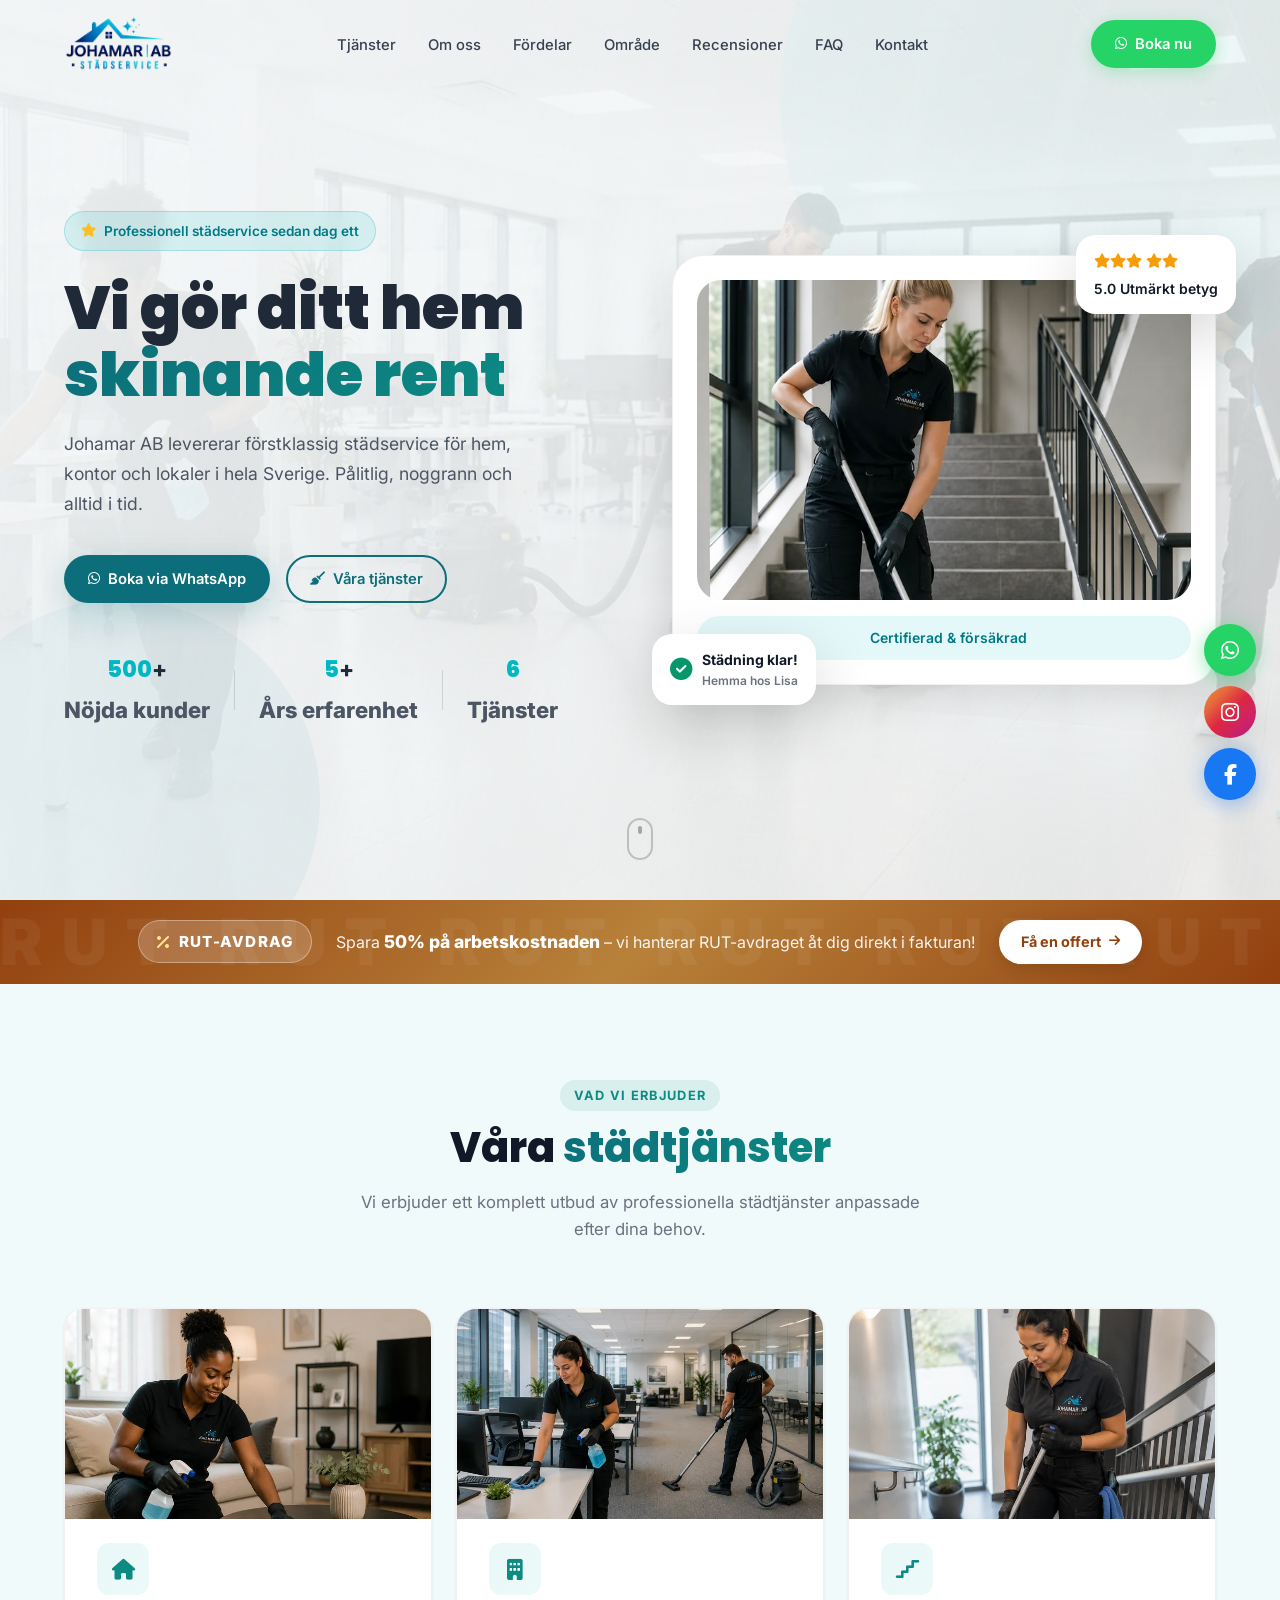
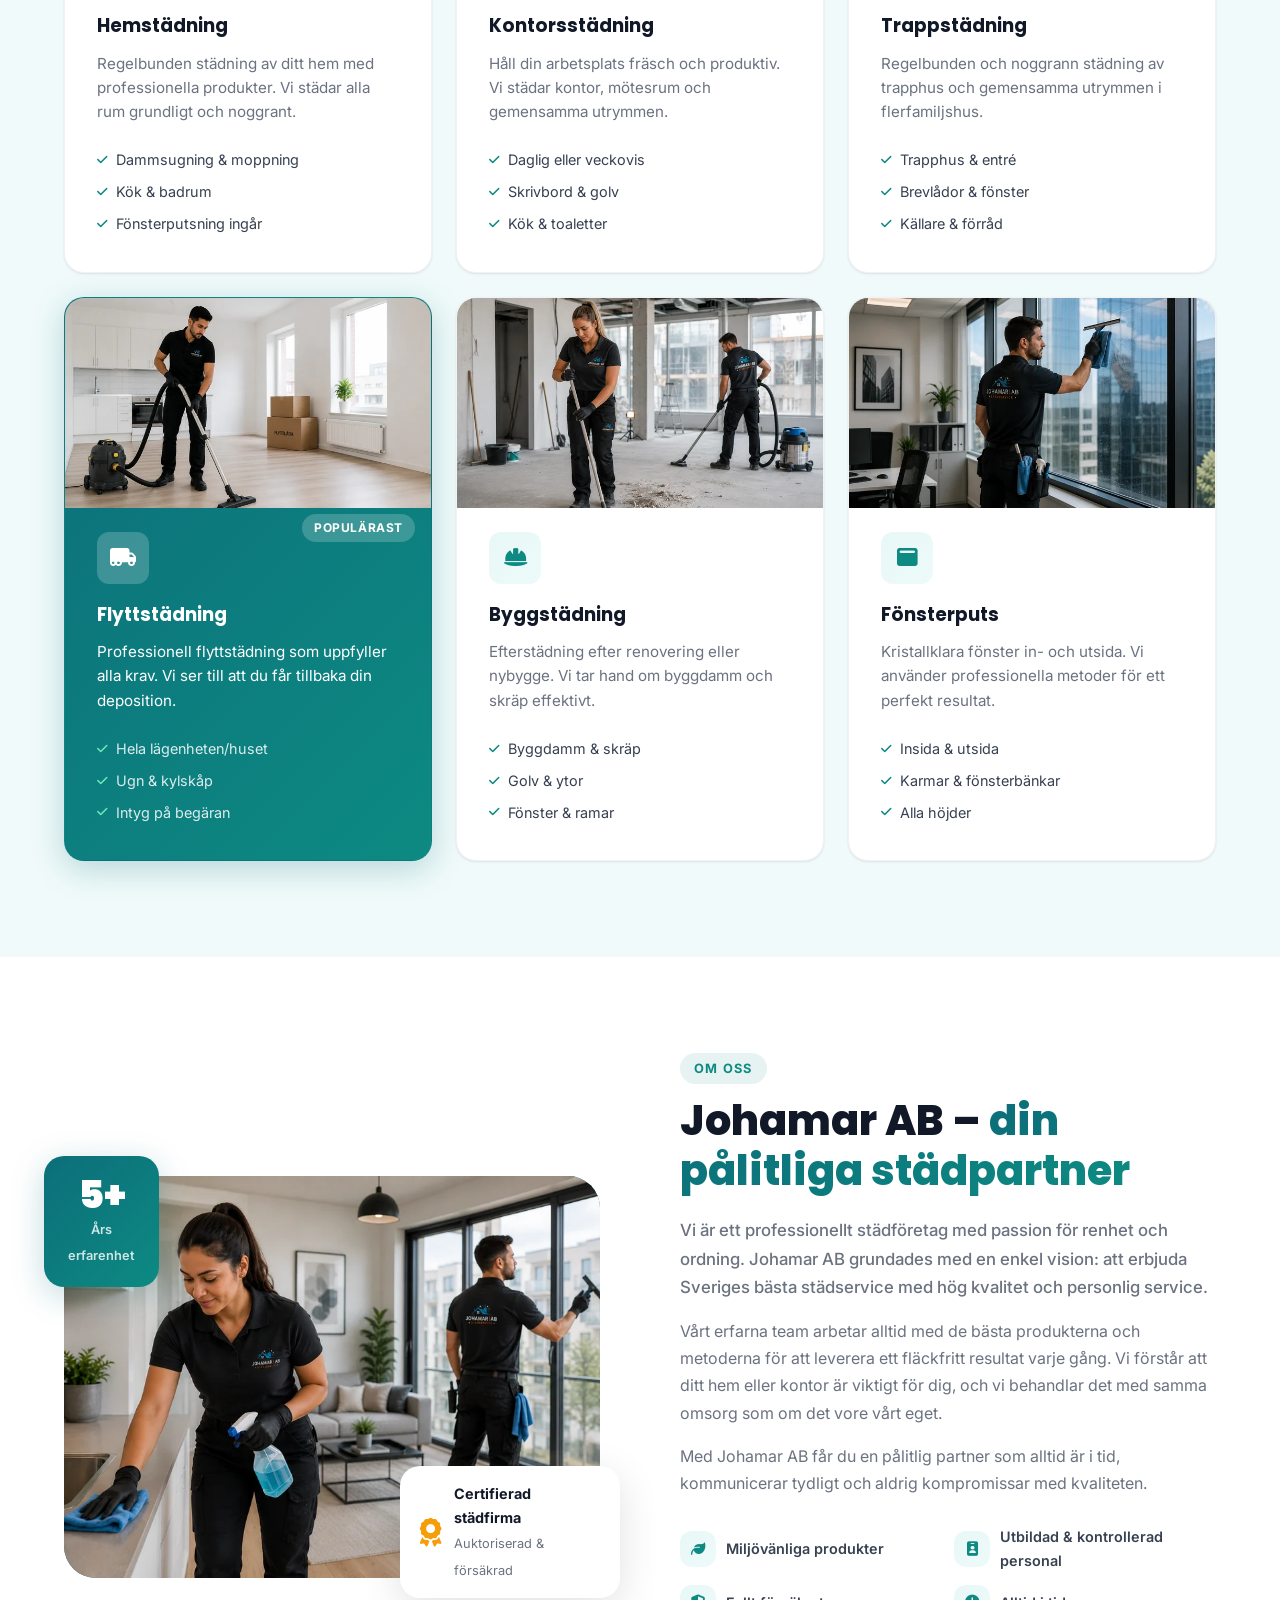
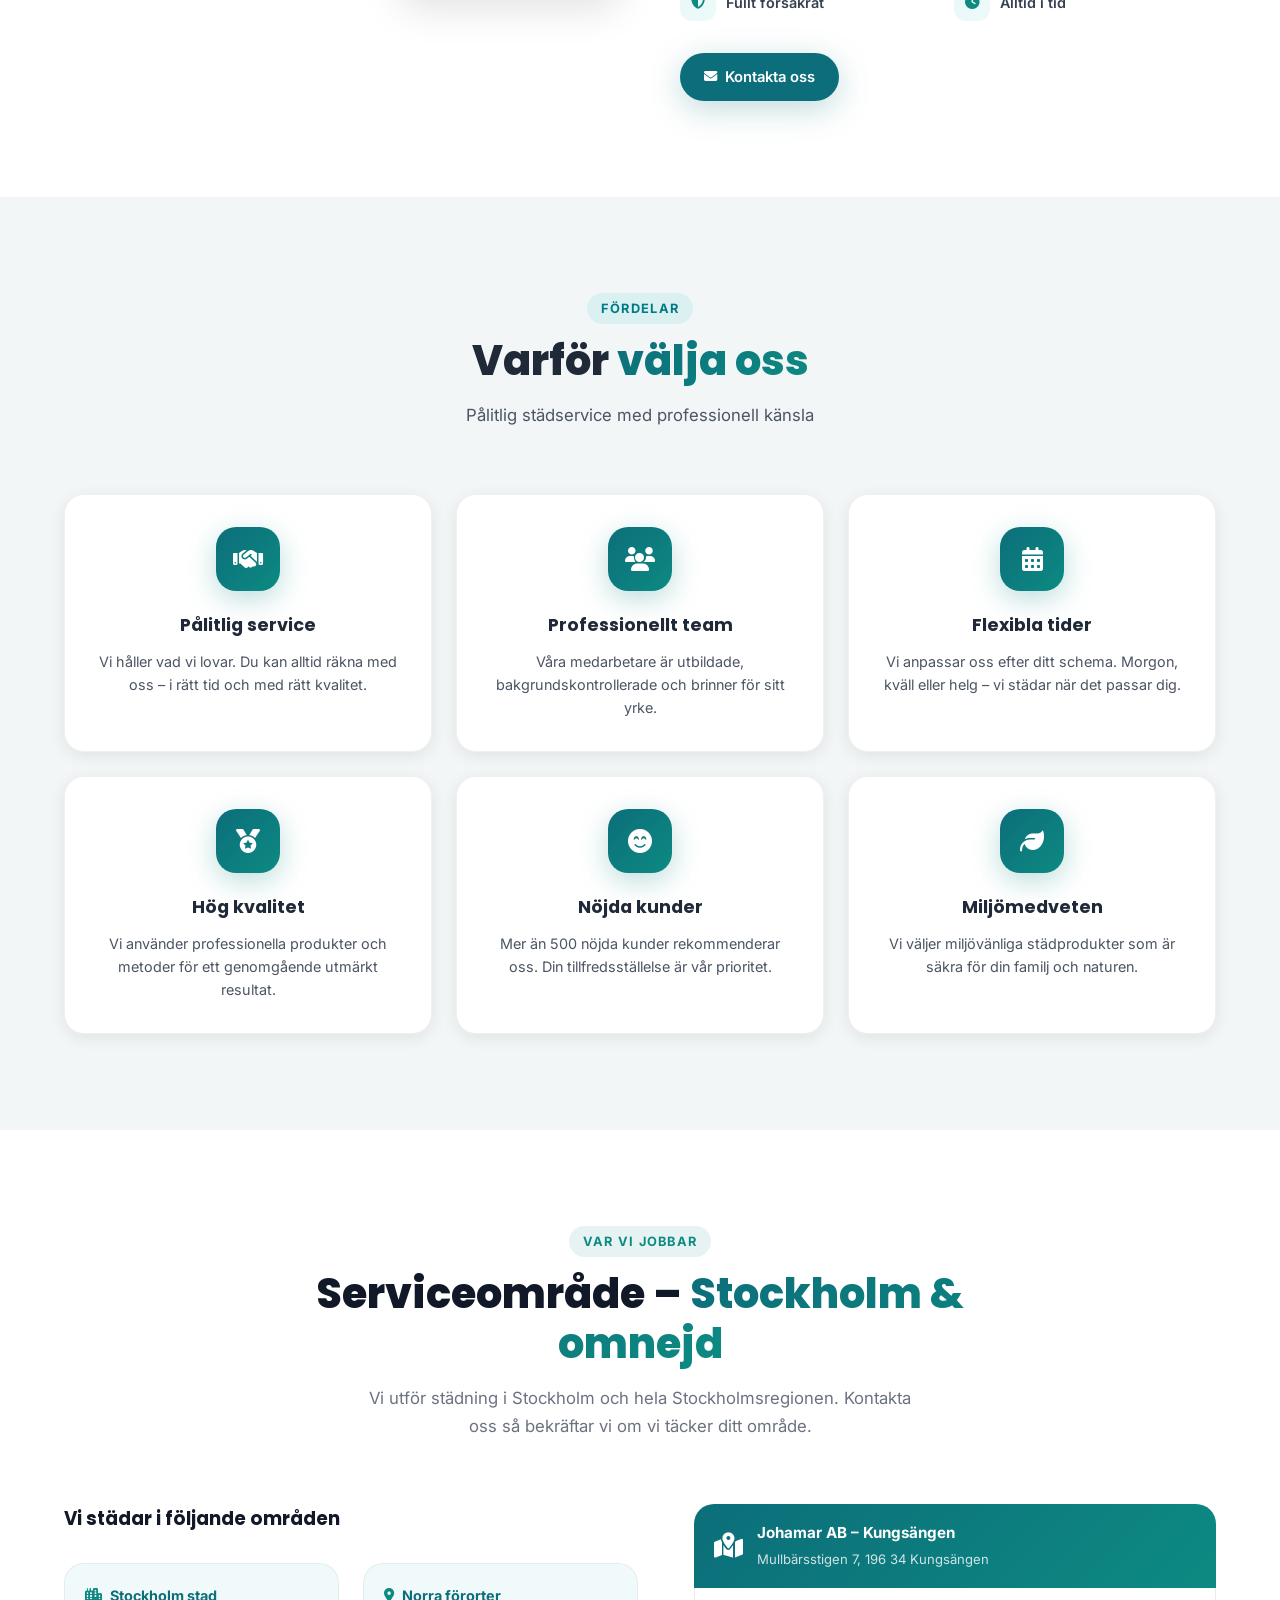
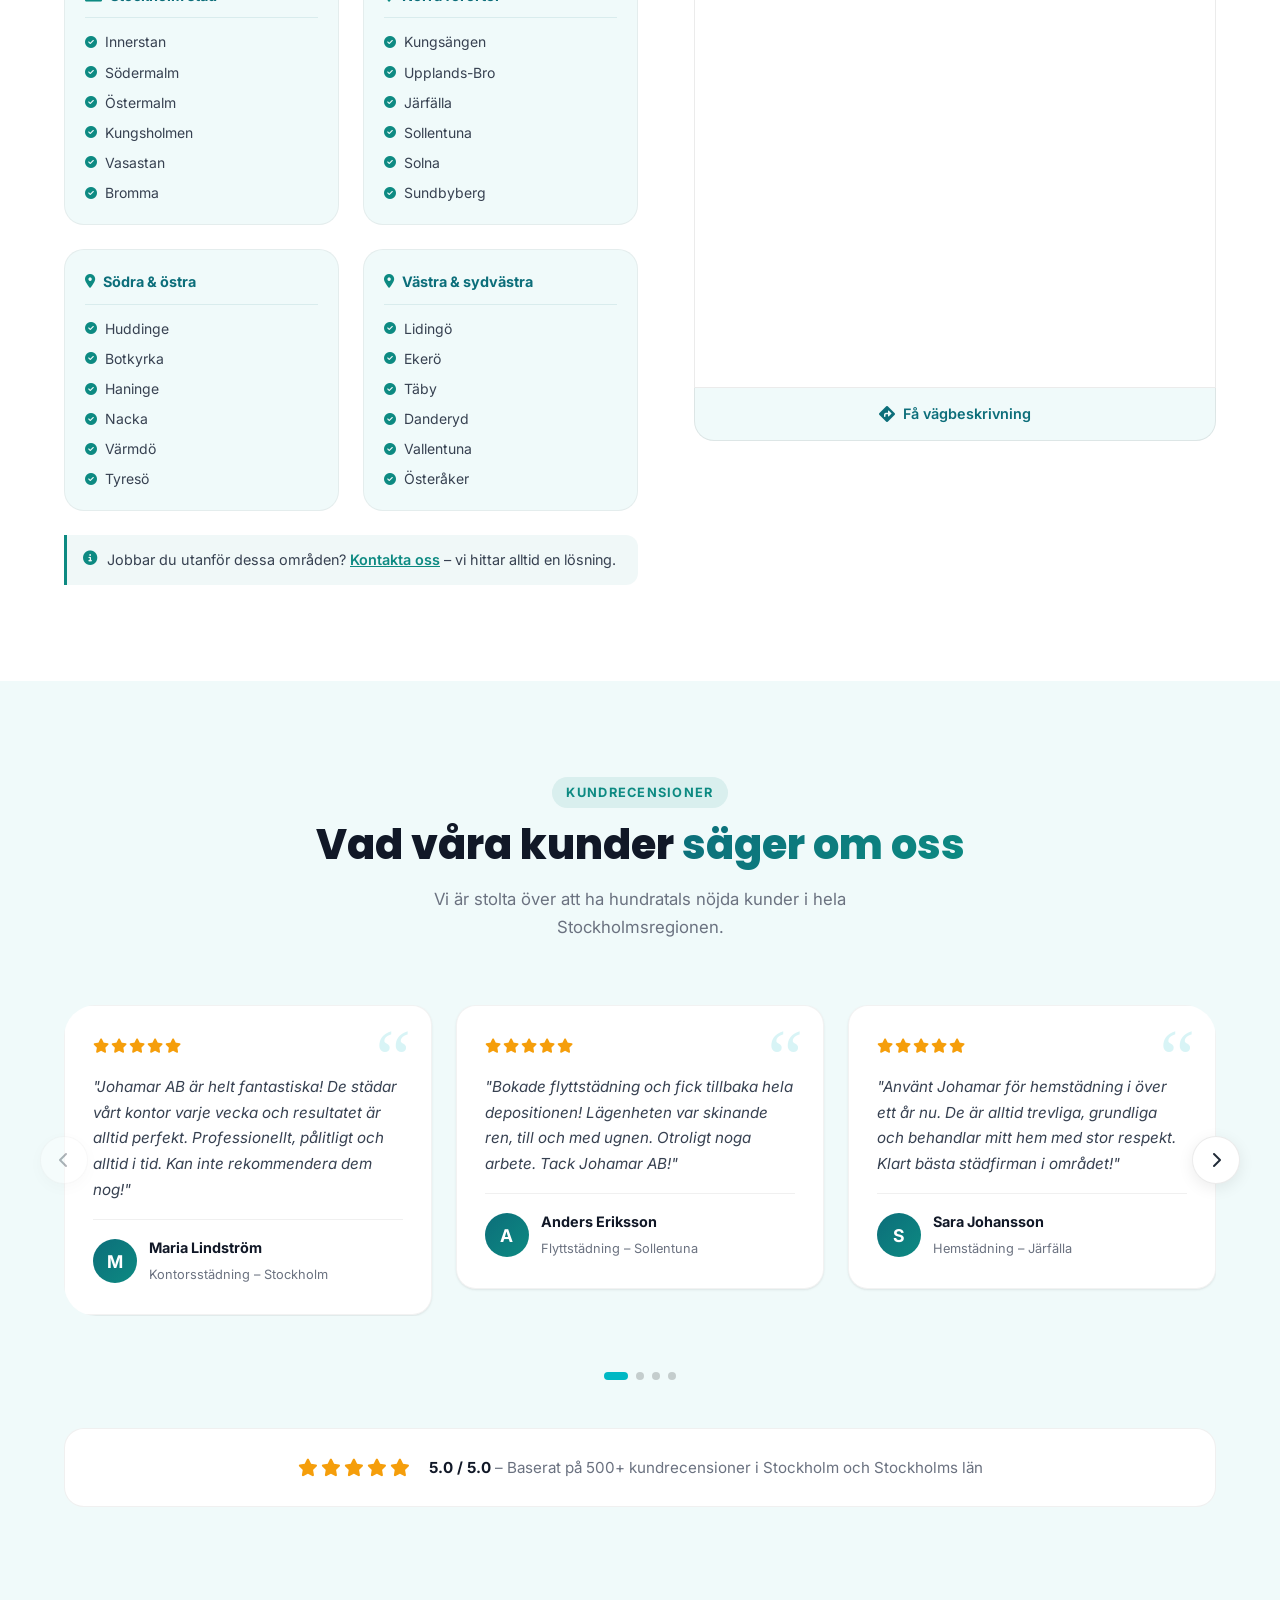
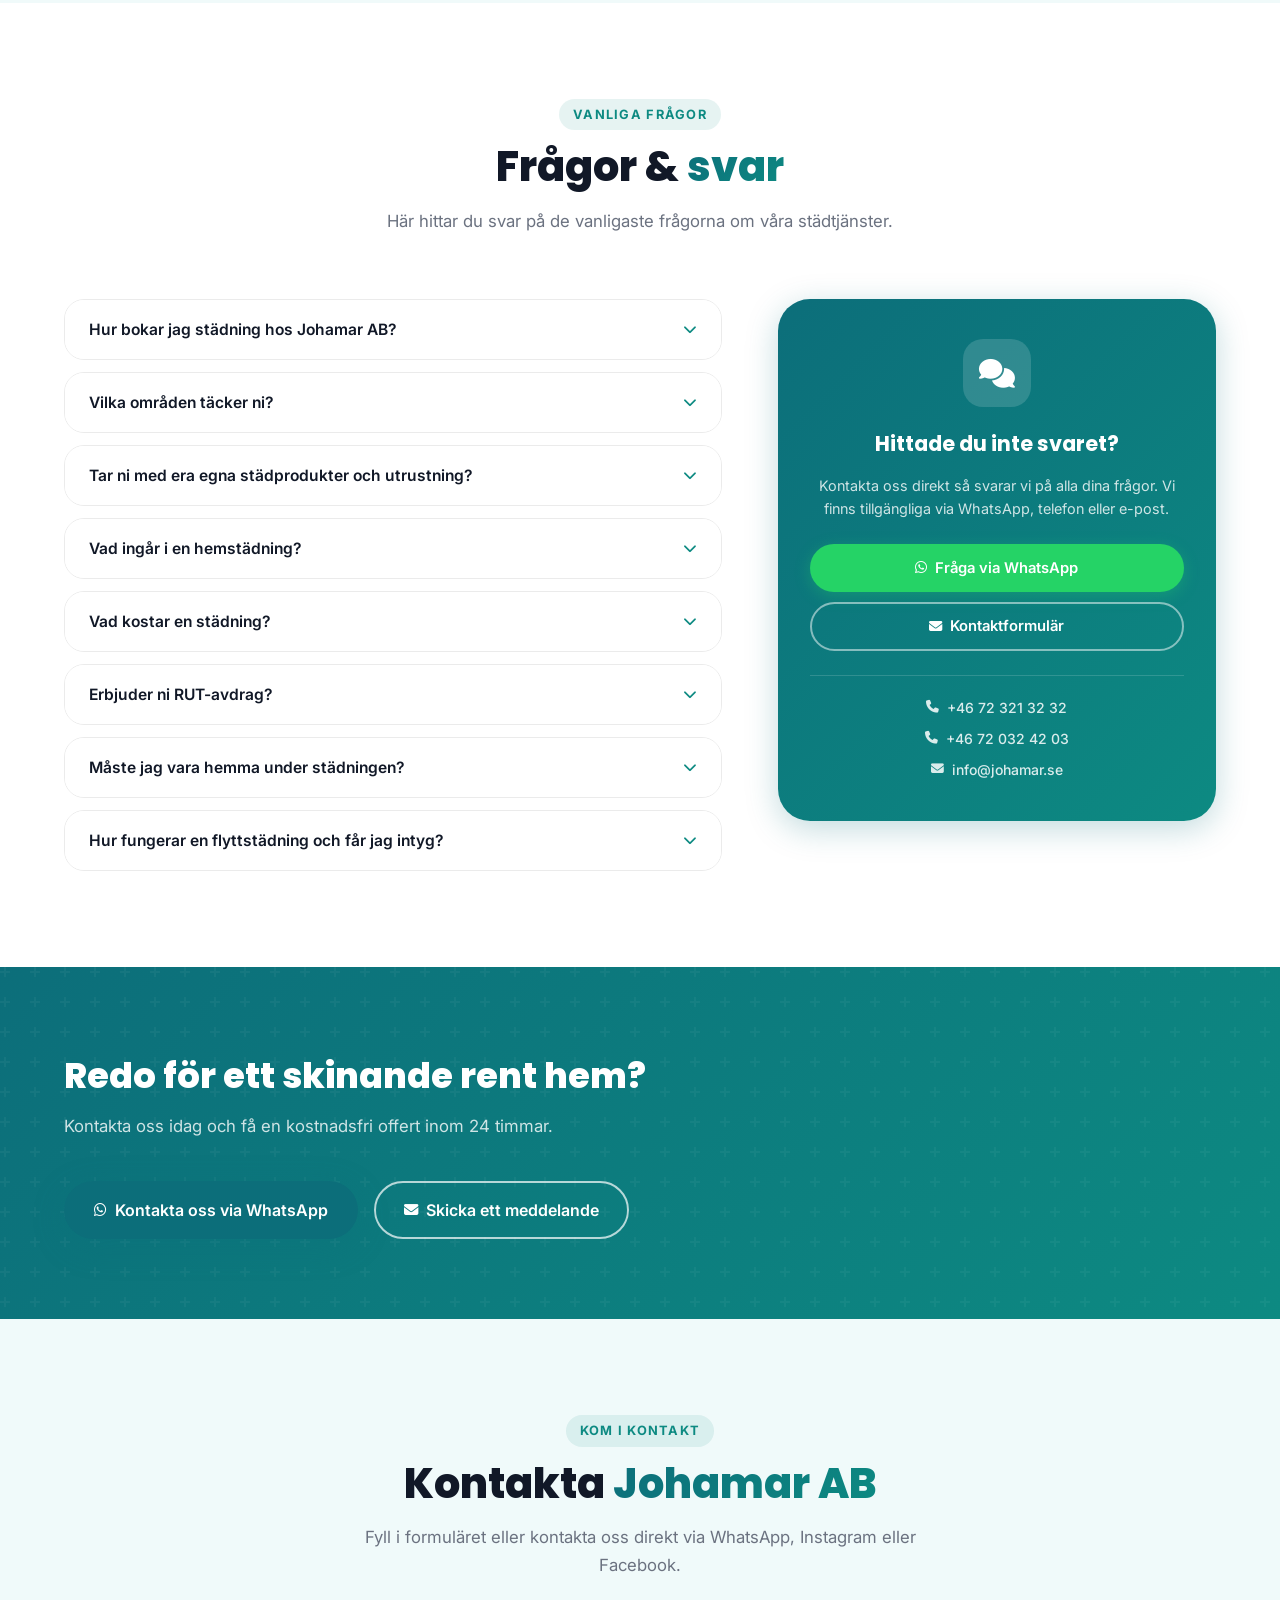
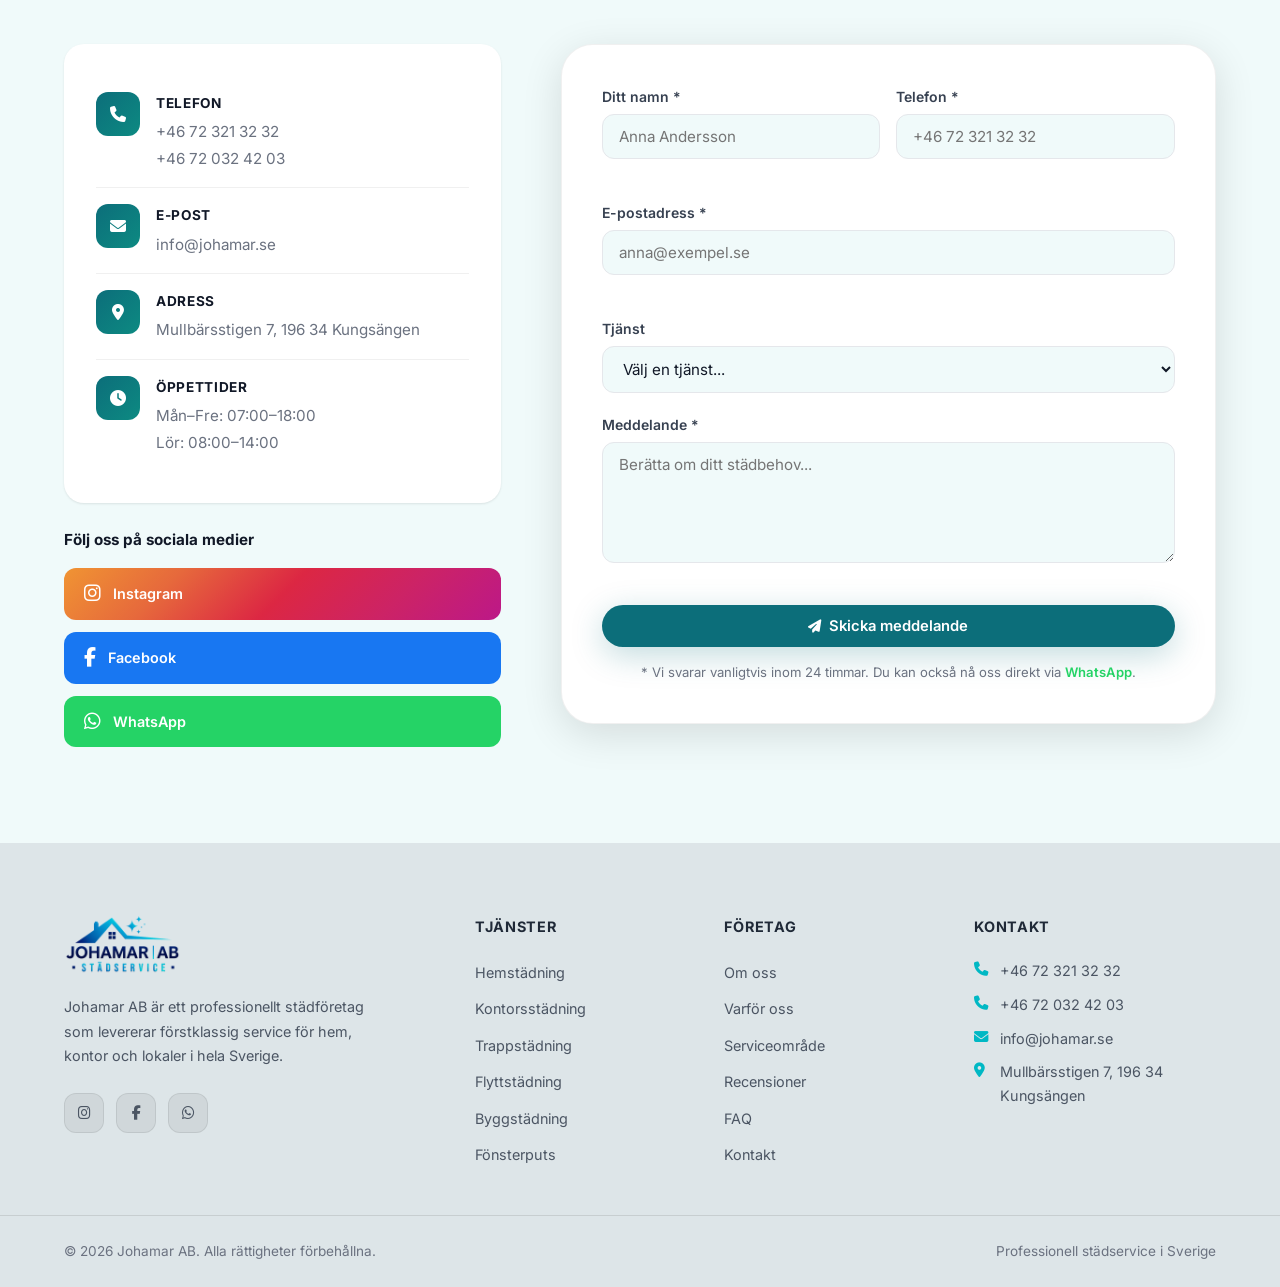
==== index.html @ b7edbf5d "Fix benefits heading disappearing on scroll Remove data-aos animation from the benefits section-head" ====
<!DOCTYPE html>
<html lang="sv">
<head>
  <meta charset="UTF-8" />
  <meta name="viewport" content="width=device-width, initial-scale=1.0" />

  <!-- SEO Meta Tags -->
  <title>Johamar AB – Städservice i Sverige | Hemstädning, Kontorsstädning, Flyttstädning</title>
  <meta name="description" content="Johamar AB erbjuder professionell städservice i Sverige. Vi utför hemstädning, kontorsstädning, trappstädning, flyttstädning, byggstädning och fönsterputs. Kontakta oss idag!" />
  <meta name="keywords" content="städfirma, städservice, hemstädning, kontorsstädning, flyttstädning, byggstädning, trappstädning, fönsterputs, Johamar AB, städning Sverige, professionell städning" />
  <meta name="author" content="Johamar AB" />
  <meta name="robots" content="index, follow" />

  <!-- Open Graph -->
  <meta property="og:type" content="website" />
  <meta property="og:title" content="Johamar AB – Professionell Städservice" />
  <meta property="og:description" content="Vi levererar högkvalitativ städservice för hem och kontor i hela Sverige. Pålitlig, noggrann och professionell städning." />
  <meta property="og:image" content="assets/images/logo-transparente.png" />
  <!-- TODO: Ändra og:url till din faktiska domän -->
  <meta property="og:url" content="https://www.johamarab.se" />

  <!-- Twitter Card -->
  <meta name="twitter:card" content="summary_large_image" />
  <meta name="twitter:title" content="Johamar AB – Professionell Städservice" />
  <meta name="twitter:description" content="Hemstädning, kontorsstädning, flyttstädning och mer. Kontakta Johamar AB idag!" />

  <!-- Canonical -->
  <!-- TODO: Ändra till din faktiska domän -->
  <link rel="canonical" href="https://www.johamarab.se" />

  <!-- Favicon -->
  <link rel="icon" type="image/png" href="assets/images/logo-transparente.png" />

  <!-- Fonts -->
  <link rel="preconnect" href="https://fonts.googleapis.com" />
  <link rel="preconnect" href="https://fonts.gstatic.com" crossorigin />
  <link href="https://fonts.googleapis.com/css2?family=Inter:wght@300;400;500;600;700;800;900&family=Poppins:wght@300;400;500;600;700;800&display=swap" rel="stylesheet" />

  <!-- Icons -->
  <link rel="stylesheet" href="https://cdnjs.cloudflare.com/ajax/libs/font-awesome/6.5.0/css/all.min.css" />

  <!-- Stylesheet -->
  <link rel="stylesheet" href="assets/css/style.css" />

  <!-- Schema.org Structured Data -->
  <script type="application/ld+json">
  {
    "@context": "https://schema.org",
    "@type": "LocalBusiness",
    "name": "Johamar AB",
    "description": "Professionell städservice för hem och kontor i Sverige",
    "image": "assets/images/logo-transparente.png",
    "@id": "https://www.johamarab.se",
    "url": "https://www.johamarab.se",
    "telephone": "+46723213232",
    "address": {
      "@type": "PostalAddress",
      "streetAddress": "Mullbärsstigen 7",
      "postalCode": "196 34",
      "addressLocality": "Kungsängen",
      "addressCountry": "SE"
    },
    "geo": {
      "@type": "GeoCoordinates"
    },
    "openingHoursSpecification": [
      {
        "@type": "OpeningHoursSpecification",
        "dayOfWeek": ["Monday","Tuesday","Wednesday","Thursday","Friday"],
        "opens": "07:00",
        "closes": "18:00"
      }
    ],
    "sameAs": [
      "https://www.instagram.com/johamar_stadservice/",
      "https://www.facebook.com/profile.php?id=61590418451118"
    ]
  }
  </script>
</head>
<body>

  <!-- ========== PRELOADER ========== -->
  <div id="preloader">
    <div class="preloader-inner">
      <img src="assets/images/logo-transparente.png" alt="Johamar AB" class="preloader-logo" />
      <div class="preloader-bar"><div class="preloader-fill"></div></div>
    </div>
  </div>

  <!-- ========== HEADER ========== -->
  <header id="header" class="header">
    <div class="container header-inner">
      <a href="#hero" class="logo-link">
        <img src="assets/images/logo-transparente.png" alt="Johamar AB Städservice" class="logo" loading="eager" />
      </a>

      <nav class="nav" id="nav">
        <ul class="nav-list">
          <li><a href="#services" class="nav-link">Tjänster</a></li>
          <li><a href="#about" class="nav-link">Om oss</a></li>
          <li><a href="#benefits" class="nav-link">Fördelar</a></li>
          <li><a href="#areas" class="nav-link">Område</a></li>
          <li><a href="#testimonials" class="nav-link">Recensioner</a></li>
          <li><a href="#faq" class="nav-link">FAQ</a></li>
          <li><a href="#contact" class="nav-link">Kontakt</a></li>
        </ul>
      </nav>

      <div class="header-actions">
        <!-- TODO: Byt ut WhatsApp-numret mot ditt riktiga nummer (format: 46723213232 utan +) -->
        <a href="https://wa.me/46723213232?text=Hej%20Johamar%20AB!%20Jag%20vill%20boka%20städning." class="btn btn-whatsapp" target="_blank" rel="noopener">
          <i class="fab fa-whatsapp"></i>
          <span>Boka nu</span>
        </a>
        <button class="hamburger" id="hamburger" aria-label="Öppna meny" aria-expanded="false">
          <span></span><span></span><span></span>
        </button>
      </div>
    </div>
  </header>

  <!-- ========== HERO ========== -->
  <section id="hero" class="hero">
    <div class="hero-bg">
      <picture>
        <source srcset="assets/images/hero-main.webp" type="image/webp" />
        <img
          src="assets/images/hero-main.png"
          alt=""
          class="hero-bg-photo"
          loading="eager"
          fetchpriority="high"
          aria-hidden="true"
        />
      </picture>
      <div class="hero-overlay"></div>
      <div class="hero-shapes">
        <div class="shape shape-1"></div>
        <div class="shape shape-2"></div>
        <div class="shape shape-3"></div>
      </div>
    </div>

    <div class="container hero-content">
      <div class="hero-text" data-aos="fade-right">
        <div class="hero-badge">
          <i class="fas fa-star"></i>
          <span>Professionell städservice sedan dag ett</span>
        </div>
        <h1 class="hero-title">
          Vi gör ditt hem<br />
          <span class="gradient-text">skinande rent</span>
        </h1>
        <p class="hero-subtitle">
          Johamar AB levererar förstklassig städservice för hem, kontor och lokaler i hela Sverige.
          Pålitlig, noggrann och alltid i tid.
        </p>
        <div class="hero-btns">
          <!-- TODO: Byt ut WhatsApp-numret mot ditt riktiga nummer -->
          <a href="https://wa.me/46723213232?text=Hej%20Johamar%20AB!%20Jag%20vill%20boka%20städning." class="btn btn-primary" target="_blank" rel="noopener">
            <i class="fab fa-whatsapp"></i>
            Boka via WhatsApp
          </a>
          <a href="#services" class="btn btn-outline">
            <i class="fas fa-broom"></i>
            Våra tjänster
          </a>
        </div>
        <div class="hero-stats">
          <div class="stat">
            <span class="stat-number" data-count="500">0</span><span>+</span>
            <span class="stat-label">Nöjda kunder</span>
          </div>
          <div class="stat-divider"></div>
          <div class="stat">
            <span class="stat-number" data-count="5">0</span><span>+</span>
            <span class="stat-label">Års erfarenhet</span>
          </div>
          <div class="stat-divider"></div>
          <div class="stat">
            <span class="stat-number" data-count="6">0</span><span></span>
            <span class="stat-label">Tjänster</span>
          </div>
        </div>
      </div>

      <div class="hero-visual" data-aos="fade-left">
        <div class="hero-card-main">
          <div class="hero-photo-wrap">
            <picture>
              <source srcset="assets/images/service-trapp2.webp" type="image/webp" />
              <img
                src="assets/images/service-trapp2.png"
                alt="Johamar AB städare i professionell uniform städar trapphus"
                class="hero-main-photo"
                loading="eager"
              />
            </picture>
          </div>
          <div class="hero-card-info">
            <i class="fas fa-shield-check"></i>
            <span>Certifierad & försäkrad</span>
          </div>
        </div>

        <div class="hero-floating-card card-rating" data-aos="zoom-in" data-aos-delay="300">
          <div class="card-stars">
            <i class="fas fa-star"></i><i class="fas fa-star"></i><i class="fas fa-star"></i>
            <i class="fas fa-star"></i><i class="fas fa-star"></i>
          </div>
          <span>5.0 Utmärkt betyg</span>
        </div>

        <div class="hero-floating-card card-done" data-aos="zoom-in" data-aos-delay="500">
          <i class="fas fa-check-circle"></i>
          <div>
            <strong>Städning klar!</strong>
            <span>Hemma hos Lisa</span>
          </div>
        </div>
      </div>
    </div>

    <div class="hero-scroll">
      <a href="#services" aria-label="Scrolla ned">
        <div class="scroll-mouse"><div class="scroll-wheel"></div></div>
      </a>
    </div>
  </section>

  <!-- ========== RUT BANNER ========== -->
  <div class="rut-banner" data-aos="fade-up">
    <div class="container rut-inner">
      <div class="rut-badge">
        <i class="fas fa-percentage"></i>
        <span>RUT-AVDRAG</span>
      </div>
      <p class="rut-text">
        Spara <strong>50% på arbetskostnaden</strong> – vi hanterar RUT-avdraget åt dig direkt i fakturan!
      </p>
      <a href="#contact" class="rut-cta">
        Få en offert <i class="fas fa-arrow-right"></i>
      </a>
    </div>
  </div>

  <!-- ========== SERVICES ========== -->
  <section id="services" class="section services">
    <div class="container">
      <div class="section-header" data-aos="fade-up">
        <span class="section-tag">Vad vi erbjuder</span>
        <h2 class="section-title">Våra <span class="gradient-text">städtjänster</span></h2>
        <p class="section-subtitle">Vi erbjuder ett komplett utbud av professionella städtjänster anpassade efter dina behov.</p>
      </div>

      <div class="services-grid">

        <div class="service-card" data-aos="fade-up" data-aos-delay="100">
          <!-- SERVICE PHOTO: Hemstädning | TO REPLACE: assets/images/service-hemstadning.jpg (600×360px) -->
          <div class="service-photo">
            <picture>
              <source srcset="assets/images/hemstadning1.webp" type="image/webp" />
              <img
                src="assets/images/hemstadning1.png"
                alt="Professionell hemstädning av Johamar AB — städare i modernt hem"
                loading="lazy"
              />
            </picture>
          </div>
          <div class="service-icon">
            <i class="fas fa-home"></i>
          </div>
          <h3>Hemstädning</h3>
          <p>Regelbunden städning av ditt hem med professionella produkter. Vi städar alla rum grundligt och noggrant.</p>
          <ul class="service-list">
            <li><i class="fas fa-check"></i> Dammsugning & moppning</li>
            <li><i class="fas fa-check"></i> Kök & badrum</li>
            <li><i class="fas fa-check"></i> Fönsterputsning ingår</li>
          </ul>
          <!-- TODO: Byt ut WhatsApp-numret mot ditt riktiga nummer -->
        </div>

        <div class="service-card" data-aos="fade-up" data-aos-delay="150">
          <!-- SERVICE PHOTO: Kontorsstädning | TO REPLACE: assets/images/service-kontor.jpg (600×360px) -->
          <div class="service-photo">
            <picture>
              <source srcset="assets/images/service-kontor.webp" type="image/webp" />
              <img
                src="assets/images/service-kontor.png"
                alt="Professionell kontorsstädning av Johamar AB — modernt kontor"
                loading="lazy"
              />
            </picture>
          </div>
          <div class="service-icon">
            <i class="fas fa-building"></i>
          </div>
          <h3>Kontorsstädning</h3>
          <p>Håll din arbetsplats fräsch och produktiv. Vi städar kontor, mötesrum och gemensamma utrymmen.</p>
          <ul class="service-list">
            <li><i class="fas fa-check"></i> Daglig eller veckovis</li>
            <li><i class="fas fa-check"></i> Skrivbord & golv</li>
            <li><i class="fas fa-check"></i> Kök & toaletter</li>
          </ul>
        </div>

        <div class="service-card" data-aos="fade-up" data-aos-delay="200">
          <!-- SERVICE PHOTO: Trappstädning | TO REPLACE: assets/images/service-trapp.jpg (600×360px) -->
          <div class="service-photo">
            <picture>
              <source srcset="assets/images/service-trapp.webp" type="image/webp" />
              <img
                src="assets/images/service-trapp.png"
                alt="Trappstädning och gemensamma utrymmen av Johamar AB"
                loading="lazy"
              />
            </picture>
          </div>
          <div class="service-icon">
            <i class="fas fa-stairs"></i>
          </div>
          <h3>Trappstädning</h3>
          <p>Regelbunden och noggrann städning av trapphus och gemensamma utrymmen i flerfamiljshus.</p>
          <ul class="service-list">
            <li><i class="fas fa-check"></i> Trapphus & entré</li>
            <li><i class="fas fa-check"></i> Brevlådor & fönster</li>
            <li><i class="fas fa-check"></i> Källare & förråd</li>
          </ul>
        </div>

        <div class="service-card featured" data-aos="fade-up" data-aos-delay="250">
          <!-- SERVICE PHOTO: Flyttstädning | TO REPLACE: assets/images/service-flytt.jpg (600×360px) -->
          <div class="service-photo">
            <picture>
              <source srcset="assets/images/flyttstadning1.webp" type="image/webp" />
              <img
                src="assets/images/flyttstadning1.png"
                alt="Professionell flyttstädning av Johamar AB — tom lägenhet städas inför inflyttning"
                loading="lazy"
              />
            </picture>
          </div>
          <div class="featured-badge">Populärast</div>
          <div class="service-icon">
            <i class="fas fa-truck-moving"></i>
          </div>
          <h3>Flyttstädning</h3>
          <p>Professionell flyttstädning som uppfyller alla krav. Vi ser till att du får tillbaka din deposition.</p>
          <ul class="service-list">
            <li><i class="fas fa-check"></i> Hela lägenheten/huset</li>
            <li><i class="fas fa-check"></i> Ugn & kylskåp</li>
            <li><i class="fas fa-check"></i> Intyg på begäran</li>
          </ul>
        </div>

        <div class="service-card" data-aos="fade-up" data-aos-delay="300">
          <!-- SERVICE PHOTO: Byggstädning | TO REPLACE: assets/images/service-bygg.jpg (600×360px) -->
          <div class="service-photo">
            <picture>
              <source srcset="assets/images/service-bygg.webp" type="image/webp" />
              <img
                src="assets/images/service-bygg.png"
                alt="Professionell byggstädning av Johamar AB — efter renovering"
                loading="lazy"
              />
            </picture>
          </div>
          <div class="service-icon">
            <i class="fas fa-hard-hat"></i>
          </div>
          <h3>Byggstädning</h3>
          <p>Efterstädning efter renovering eller nybygge. Vi tar hand om byggdamm och skräp effektivt.</p>
          <ul class="service-list">
            <li><i class="fas fa-check"></i> Byggdamm & skräp</li>
            <li><i class="fas fa-check"></i> Golv & ytor</li>
            <li><i class="fas fa-check"></i> Fönster & ramar</li>
          </ul>
        </div>

        <div class="service-card" data-aos="fade-up" data-aos-delay="350">
          <!-- SERVICE PHOTO: Fönsterputs | TO REPLACE: assets/images/service-fonster.jpg (600×360px) -->
          <div class="service-photo">
            <picture>
              <source srcset="assets/images/service-fonster.webp" type="image/webp" />
              <img
                src="assets/images/service-fonster.png"
                alt="Kristallklar fönsterputs av Johamar AB — insida och utsida"
                loading="lazy"
              />
            </picture>
          </div>
          <div class="service-icon">
            <i class="fas fa-window-maximize"></i>
          </div>
          <h3>Fönsterputs</h3>
          <p>Kristallklara fönster in- och utsida. Vi använder professionella metoder för ett perfekt resultat.</p>
          <ul class="service-list">
            <li><i class="fas fa-check"></i> Insida & utsida</li>
            <li><i class="fas fa-check"></i> Karmar & fönsterbänkar</li>
            <li><i class="fas fa-check"></i> Alla höjder</li>
          </ul>
        </div>

      </div>
    </div>
  </section>

  <!-- ========== ABOUT ========== -->
  <section id="about" class="section about">
    <div class="container about-inner">
      <div class="about-visual" data-aos="fade-right">
        <div class="about-image-wrap">
          <div class="about-img-main">
            <picture>
            <source srcset="assets/images/extra-3.webp" type="image/webp" />
            <img
              src="assets/images/extra-3.png"
              alt="Johamar AB städteam i professionell uniform arbetar i ett modernt hem"
              class="about-photo"
              loading="lazy"
            />
          </picture>
          </div>
          <div class="about-badge-card">
            <i class="fas fa-award"></i>
            <div>
              <strong>Certifierad städfirma</strong>
              <span>Auktoriserad & försäkrad</span>
            </div>
          </div>
          <div class="about-years">
            <span class="years-num">5+</span>
            <span class="years-text">Års<br/>erfarenhet</span>
          </div>
        </div>
      </div>

      <div class="about-text" data-aos="fade-left">
        <span class="section-tag">Om oss</span>
        <h2 class="section-title">Johamar AB – <span class="gradient-text">din pålitliga städpartner</span></h2>
        <p class="about-lead">
          Vi är ett professionellt städföretag med passion för renhet och ordning.
          Johamar AB grundades med en enkel vision: att erbjuda Sveriges bästa städservice
          med hög kvalitet och personlig service.
        </p>
        <p>
          Vårt erfarna team arbetar alltid med de bästa produkterna och metoderna för att
          leverera ett fläckfritt resultat varje gång. Vi förstår att ditt hem eller kontor
          är viktigt för dig, och vi behandlar det med samma omsorg som om det vore vårt eget.
        </p>
        <p>
          Med Johamar AB får du en pålitlig partner som alltid är i tid, kommunicerar tydligt
          och aldrig kompromissar med kvaliteten.
        </p>

        <div class="about-features">
          <div class="about-feature">
            <i class="fas fa-leaf"></i>
            <span>Miljövänliga produkter</span>
          </div>
          <div class="about-feature">
            <i class="fas fa-id-badge"></i>
            <span>Utbildad & kontrollerad personal</span>
          </div>
          <div class="about-feature">
            <i class="fas fa-shield-alt"></i>
            <span>Fullt försäkrat</span>
          </div>
          <div class="about-feature">
            <i class="fas fa-clock"></i>
            <span>Alltid i tid</span>
          </div>
        </div>

        <a href="#contact" class="btn btn-primary">
          <i class="fas fa-envelope"></i>
          Kontakta oss
        </a>
      </div>
    </div>
  </section>

  <!-- ========== BENEFITS ========== -->
  <section id="benefits" class="section benefits">
    <div class="benefits-bg"></div>
    <div class="container">
      <div class="section-header benefits-header">
        <span class="section-tag">Fördelar</span>
        <h2 class="section-title">Varför <span class="gradient-text">välja oss</span></h2>
        <p class="section-subtitle">Pålitlig städservice med professionell känsla</p>
      </div>

      <div class="benefits-grid">

        <div class="benefit-card" data-aos="fade-up" data-aos-delay="100">
          <div class="benefit-icon">
            <i class="fas fa-handshake"></i>
          </div>
          <h3>Pålitlig service</h3>
          <p>Vi håller vad vi lovar. Du kan alltid räkna med oss – i rätt tid och med rätt kvalitet.</p>
        </div>

        <div class="benefit-card" data-aos="fade-up" data-aos-delay="150">
          <div class="benefit-icon">
            <i class="fas fa-users"></i>
          </div>
          <h3>Professionellt team</h3>
          <p>Våra medarbetare är utbildade, bakgrundskontrollerade och brinner för sitt yrke.</p>
        </div>

        <div class="benefit-card" data-aos="fade-up" data-aos-delay="200">
          <div class="benefit-icon">
            <i class="fas fa-calendar-alt"></i>
          </div>
          <h3>Flexibla tider</h3>
          <p>Vi anpassar oss efter ditt schema. Morgon, kväll eller helg – vi städar när det passar dig.</p>
        </div>

        <div class="benefit-card" data-aos="fade-up" data-aos-delay="250">
          <div class="benefit-icon">
            <i class="fas fa-medal"></i>
          </div>
          <h3>Hög kvalitet</h3>
          <p>Vi använder professionella produkter och metoder för ett genomgående utmärkt resultat.</p>
        </div>

        <div class="benefit-card" data-aos="fade-up" data-aos-delay="300">
          <div class="benefit-icon">
            <i class="fas fa-smile-beam"></i>
          </div>
          <h3>Nöjda kunder</h3>
          <p>Mer än 500 nöjda kunder rekommenderar oss. Din tillfredsställelse är vår prioritet.</p>
        </div>

        <div class="benefit-card" data-aos="fade-up" data-aos-delay="350">
          <div class="benefit-icon">
            <i class="fas fa-leaf"></i>
          </div>
          <h3>Miljömedveten</h3>
          <p>Vi väljer miljövänliga städprodukter som är säkra för din familj och naturen.</p>
        </div>

      </div>
    </div>
  </section>

  <!-- ========== SERVICE AREAS ========== -->
  <section id="areas" class="section service-areas">
    <div class="container">
      <div class="section-header" data-aos="fade-up">
        <span class="section-tag">Var vi jobbar</span>
        <h2 class="section-title">Serviceområde – <span class="gradient-text">Stockholm & omnejd</span></h2>
        <p class="section-subtitle">Vi utför städning i Stockholm och hela Stockholmsregionen. Kontakta oss så bekräftar vi om vi täcker ditt område.</p>
      </div>

      <div class="areas-layout">

        <!-- Areas list -->
        <div class="areas-list-wrap" data-aos="fade-right">
          <h3 class="areas-subtitle">Vi städar i följande områden</h3>
          <div class="areas-grid">
            <div class="area-group">
              <h4><i class="fas fa-city"></i> Stockholm stad</h4>
              <ul>
                <li><i class="fas fa-check-circle"></i> Innerstan</li>
                <li><i class="fas fa-check-circle"></i> Södermalm</li>
                <li><i class="fas fa-check-circle"></i> Östermalm</li>
                <li><i class="fas fa-check-circle"></i> Kungsholmen</li>
                <li><i class="fas fa-check-circle"></i> Vasastan</li>
                <li><i class="fas fa-check-circle"></i> Bromma</li>
              </ul>
            </div>
            <div class="area-group">
              <h4><i class="fas fa-map-marker-alt"></i> Norra förorter</h4>
              <ul>
                <li><i class="fas fa-check-circle"></i> Kungsängen</li>
                <li><i class="fas fa-check-circle"></i> Upplands-Bro</li>
                <li><i class="fas fa-check-circle"></i> Järfälla</li>
                <li><i class="fas fa-check-circle"></i> Sollentuna</li>
                <li><i class="fas fa-check-circle"></i> Solna</li>
                <li><i class="fas fa-check-circle"></i> Sundbyberg</li>
              </ul>
            </div>
            <div class="area-group">
              <h4><i class="fas fa-map-marker-alt"></i> Södra & östra</h4>
              <ul>
                <li><i class="fas fa-check-circle"></i> Huddinge</li>
                <li><i class="fas fa-check-circle"></i> Botkyrka</li>
                <li><i class="fas fa-check-circle"></i> Haninge</li>
                <li><i class="fas fa-check-circle"></i> Nacka</li>
                <li><i class="fas fa-check-circle"></i> Värmdö</li>
                <li><i class="fas fa-check-circle"></i> Tyresö</li>
              </ul>
            </div>
            <div class="area-group">
              <h4><i class="fas fa-map-marker-alt"></i> Västra & sydvästra</h4>
              <ul>
                <li><i class="fas fa-check-circle"></i> Lidingö</li>
                <li><i class="fas fa-check-circle"></i> Ekerö</li>
                <li><i class="fas fa-check-circle"></i> Täby</li>
                <li><i class="fas fa-check-circle"></i> Danderyd</li>
                <li><i class="fas fa-check-circle"></i> Vallentuna</li>
                <li><i class="fas fa-check-circle"></i> Österåker</li>
              </ul>
            </div>
          </div>
          <div class="areas-note">
            <i class="fas fa-info-circle"></i>
            <span>Jobbar du utanför dessa områden? <a href="https://wa.me/46723213232?text=Hej!%20Jag%20undrar%20om%20ni%20städar%20i%20mitt%20område." target="_blank" rel="noopener">Kontakta oss</a> – vi hittar alltid en lösning.</span>
          </div>
        </div>

        <!-- Map -->
        <div class="map-wrap" data-aos="fade-left">
          <div class="map-header">
            <i class="fas fa-map-marked-alt"></i>
            <div>
              <strong>Johamar AB – Kungsängen</strong>
              <span>Mullbärsstigen 7, 196 34 Kungsängen</span>
            </div>
          </div>
          <div class="map-container">
            <iframe
              title="Johamar AB plats – Kungsängen, Stockholm"
              src="https://www.google.com/maps/embed?pb=!1m18!1m12!1m3!1d2012.5!2d17.7539!3d59.4793!2m3!1f0!2f0!3f0!3m2!1i1024!2i768!4f13.1!3m3!1m2!1s0x465f9c1e1e1e1e1f%3A0x0!2sMullb%C3%A4rsstigen%207%2C%20196%2034%20Kungsängen%2C%20Sverige!5e0!3m2!1ssv!2sse!4v1700000000000!5m2!1ssv!2sse&q=Mullb%C3%A4rsstigen+7%2C+196+34+Kungsängen"
              width="100%"
              height="100%"
              style="border:0;"
              allowfullscreen=""
              loading="lazy"
              referrerpolicy="no-referrer-when-downgrade">
            </iframe>
          </div>
          <a
            href="https://maps.google.com/?q=Mullbärsstigen+7,+196+34+Kungsängen,+Sverige"
            class="map-directions"
            target="_blank"
            rel="noopener">
            <i class="fas fa-directions"></i>
            Få vägbeskrivning
          </a>
        </div>

      </div>
    </div>
  </section>

  <!-- ========== TESTIMONIALS ========== -->
  <section id="testimonials" class="section testimonials">
    <div class="container">
      <div class="section-header" data-aos="fade-up">
        <span class="section-tag">Kundrecensioner</span>
        <h2 class="section-title">Vad våra kunder <span class="gradient-text">säger om oss</span></h2>
        <p class="section-subtitle">Vi är stolta över att ha hundratals nöjda kunder i hela Stockholmsregionen.</p>
      </div>

      <!-- Carousel wrapper -->
      <div class="tc-carousel" data-aos="fade-up" role="region" aria-label="Kundrecensioner">

        <!-- Track -->
        <div class="tc-viewport">
          <div class="tc-track" id="tcTrack">

            <div class="testimonial-card tc-slide">
              <div class="testimonial-stars">
                <i class="fas fa-star"></i><i class="fas fa-star"></i><i class="fas fa-star"></i><i class="fas fa-star"></i><i class="fas fa-star"></i>
              </div>
              <p class="testimonial-text">"Johamar AB är helt fantastiska! De städar vårt kontor varje vecka och resultatet är alltid perfekt. Professionellt, pålitligt och alltid i tid. Kan inte rekommendera dem nog!"</p>
              <div class="testimonial-author">
                <div class="testimonial-avatar">M</div>
                <div>
                  <strong>Maria Lindström</strong>
                  <span>Kontorsstädning – Stockholm</span>
                </div>
              </div>
            </div>

            <div class="testimonial-card tc-slide">
              <div class="testimonial-stars">
                <i class="fas fa-star"></i><i class="fas fa-star"></i><i class="fas fa-star"></i><i class="fas fa-star"></i><i class="fas fa-star"></i>
              </div>
              <p class="testimonial-text">"Bokade flyttstädning och fick tillbaka hela depositionen! Lägenheten var skinande ren, till och med ugnen. Otroligt noga arbete. Tack Johamar AB!"</p>
              <div class="testimonial-author">
                <div class="testimonial-avatar">A</div>
                <div>
                  <strong>Anders Eriksson</strong>
                  <span>Flyttstädning – Sollentuna</span>
                </div>
              </div>
            </div>

            <div class="testimonial-card tc-slide">
              <div class="testimonial-stars">
                <i class="fas fa-star"></i><i class="fas fa-star"></i><i class="fas fa-star"></i><i class="fas fa-star"></i><i class="fas fa-star"></i>
              </div>
              <p class="testimonial-text">"Använt Johamar för hemstädning i över ett år nu. De är alltid trevliga, grundliga och behandlar mitt hem med stor respekt. Klart bästa städfirman i området!"</p>
              <div class="testimonial-author">
                <div class="testimonial-avatar">S</div>
                <div>
                  <strong>Sara Johansson</strong>
                  <span>Hemstädning – Järfälla</span>
                </div>
              </div>
            </div>

            <div class="testimonial-card tc-slide">
              <div class="testimonial-stars">
                <i class="fas fa-star"></i><i class="fas fa-star"></i><i class="fas fa-star"></i><i class="fas fa-star"></i><i class="fas fa-star"></i>
              </div>
              <p class="testimonial-text">"Byggstädning efter vår renovering – ett enormt jobb som de löste felfritt. Snabba, effektiva och prisvärda. Vi anlitar dem igen vid nästa projekt utan tvekan."</p>
              <div class="testimonial-author">
                <div class="testimonial-avatar">K</div>
                <div>
                  <strong>Karl Bergström</strong>
                  <span>Byggstädning – Kungsängen</span>
                </div>
              </div>
            </div>

            <div class="testimonial-card tc-slide">
              <div class="testimonial-stars">
                <i class="fas fa-star"></i><i class="fas fa-star"></i><i class="fas fa-star"></i><i class="fas fa-star"></i><i class="fas fa-star"></i>
              </div>
              <p class="testimonial-text">"Fönsterputsningen var otrolig – man ser knappt att det finns glas! Enkelt att boka via WhatsApp och de kom exakt i tid. Verkligen ett pålitligt företag."</p>
              <div class="testimonial-author">
                <div class="testimonial-avatar">L</div>
                <div>
                  <strong>Lisa Hansson</strong>
                  <span>Fönsterputs – Nacka</span>
                </div>
              </div>
            </div>

            <div class="testimonial-card tc-slide">
              <div class="testimonial-stars">
                <i class="fas fa-star"></i><i class="fas fa-star"></i><i class="fas fa-star"></i><i class="fas fa-star"></i><i class="fas fa-star"></i>
              </div>
              <p class="testimonial-text">"Trappstädningen i vår bostadsrättsförening sköts av Johamar och alla grannar är nöjda. Alltid fräscht och rent. Enkelt att kommunicera och fakturan stämmer alltid."</p>
              <div class="testimonial-author">
                <div class="testimonial-avatar">P</div>
                <div>
                  <strong>Peter Nilsson</strong>
                  <span>Trappstädning – Sundbyberg</span>
                </div>
              </div>
            </div>

          </div><!-- /tc-track -->
        </div><!-- /tc-viewport -->

        <!-- Nav arrows -->
        <button class="tc-arrow tc-prev" aria-label="Föregående recension">
          <i class="fas fa-chevron-left"></i>
        </button>
        <button class="tc-arrow tc-next" aria-label="Nästa recension">
          <i class="fas fa-chevron-right"></i>
        </button>

        <!-- Dot indicators -->
        <div class="tc-dots" id="tcDots" role="tablist" aria-label="Välj recension"></div>

      </div><!-- /tc-carousel -->

      <div class="testimonials-summary" data-aos="fade-up">
        <div class="summary-stars">
          <i class="fas fa-star"></i><i class="fas fa-star"></i><i class="fas fa-star"></i><i class="fas fa-star"></i><i class="fas fa-star"></i>
        </div>
        <p><strong>5.0 / 5.0</strong> – Baserat på 500+ kundrecensioner i Stockholm och Stockholms län</p>
      </div>
    </div>
  </section>

  <!-- ========== FAQ ========== -->
  <section id="faq" class="section faq">
    <div class="container">
      <div class="section-header" data-aos="fade-up">
        <span class="section-tag">Vanliga frågor</span>
        <h2 class="section-title">Frågor &amp; <span class="gradient-text">svar</span></h2>
        <p class="section-subtitle">Här hittar du svar på de vanligaste frågorna om våra städtjänster.</p>
      </div>

      <div class="faq-layout">

        <div class="faq-list" data-aos="fade-up">

          <div class="faq-item">
            <button class="faq-question" aria-expanded="false">
              <span>Hur bokar jag städning hos Johamar AB?</span>
              <i class="fas fa-chevron-down"></i>
            </button>
            <div class="faq-answer">
              <p>Det enklaste sättet är att kontakta oss via WhatsApp på <a href="https://wa.me/46723213232" target="_blank" rel="noopener">+46 72 321 32 32</a>. Du kan också ringa oss direkt eller fylla i kontaktformuläret på denna sida. Vi svarar vanligtvis inom några timmar.</p>
            </div>
          </div>

          <div class="faq-item">
            <button class="faq-question" aria-expanded="false">
              <span>Vilka områden täcker ni?</span>
              <i class="fas fa-chevron-down"></i>
            </button>
            <div class="faq-answer">
              <p>Vi utför städning i Stockholm och hela Stockholmsregionen, inklusive Kungsängen, Järfälla, Sollentuna, Solna, Sundbyberg, Huddinge, Nacka med flera. Kontakta oss om ditt område inte finns med i listan – vi försöker alltid hitta en lösning.</p>
            </div>
          </div>

          <div class="faq-item">
            <button class="faq-question" aria-expanded="false">
              <span>Tar ni med era egna städprodukter och utrustning?</span>
              <i class="fas fa-chevron-down"></i>
            </button>
            <div class="faq-answer">
              <p>Ja, vi tar med all nödvändig utrustning och professionella städprodukter. Vi använder miljövänliga medel som är säkra för både din familj och naturen. Du behöver inte förbereda någonting.</p>
            </div>
          </div>

          <div class="faq-item">
            <button class="faq-question" aria-expanded="false">
              <span>Vad ingår i en hemstädning?</span>
              <i class="fas fa-chevron-down"></i>
            </button>
            <div class="faq-answer">
              <p>En hemstädning inkluderar dammsugning och moppning av alla golv, dammtorkning av ytor, rengöring av kök (bänkar, spis, mikro utvändigt, kylskåp utvändigt), badrum och toalett, samt fönsterputs på begäran. Vi kan anpassa städningen efter dina önskemål.</p>
            </div>
          </div>

          <div class="faq-item">
            <button class="faq-question" aria-expanded="false">
              <span>Vad kostar en städning?</span>
              <i class="fas fa-chevron-down"></i>
            </button>
            <div class="faq-answer">
              <p>Priset beror på typ av städning, bostadens storlek och hur ofta du önskar städning. Vi erbjuder alltid ett kostnadsfritt prisförslag. Kontakta oss via WhatsApp eller formuläret nedan så ger vi dig ett skräddarsytt erbjudande inom 24 timmar. Vi har konkurrenskraftiga priser och erbjuder RUT-avdrag.</p>
            </div>
          </div>

          <div class="faq-item">
            <button class="faq-question" aria-expanded="false">
              <span>Erbjuder ni RUT-avdrag?</span>
              <i class="fas fa-chevron-down"></i>
            </button>
            <div class="faq-answer">
              <p>Ja! Johamar AB är registrerade för RUT-avdrag. Det innebär att du kan få upp till 50% rabatt på arbetskostnaden för hemstädning, fönsterputs och trappstädning. Vi hanterar all administration åt dig.</p>
            </div>
          </div>

          <div class="faq-item">
            <button class="faq-question" aria-expanded="false">
              <span>Måste jag vara hemma under städningen?</span>
              <i class="fas fa-chevron-down"></i>
            </button>
            <div class="faq-answer">
              <p>Nej, det är inget krav. Många av våra kunder lämnar en nyckel eller kodnyckel och vi städar medan de är på jobbet. All personal är bakgrundskontrollerad och fullt försäkrad. Vi hanterar dina nycklar med största diskretion och säkerhet.</p>
            </div>
          </div>

          <div class="faq-item">
            <button class="faq-question" aria-expanded="false">
              <span>Hur fungerar en flyttstädning och får jag intyg?</span>
              <i class="fas fa-chevron-down"></i>
            </button>
            <div class="faq-answer">
              <p>Vår flyttstädning utförs enligt branschstandard och täcker hela bostaden inklusive ugn, kylskåp, skåp invändigt, och alla ytor. Vi utfärdar gärna ett städintyg på begäran, vilket kan hjälpa dig att få tillbaka din deposition.</p>
            </div>
          </div>

        </div>

        <div class="faq-cta-box" data-aos="fade-left">
          <div class="faq-cta-icon">
            <i class="fas fa-comments"></i>
          </div>
          <h3>Hittade du inte svaret?</h3>
          <p>Kontakta oss direkt så svarar vi på alla dina frågor. Vi finns tillgängliga via WhatsApp, telefon eller e-post.</p>
          <div class="faq-cta-btns">
            <a href="https://wa.me/46723213232?text=Hej!%20Jag%20har%20en%20fråga%20om%20er%20städservice." class="btn btn-whatsapp" target="_blank" rel="noopener">
              <i class="fab fa-whatsapp"></i>
              Fråga via WhatsApp
            </a>
            <a href="#contact" class="btn btn-outline">
              <i class="fas fa-envelope"></i>
              Kontaktformulär
            </a>
          </div>
          <div class="faq-cta-contact">
            <a href="tel:+46723213232"><i class="fas fa-phone"></i> +46 72 321 32 32</a>
            <a href="tel:+46720324203"><i class="fas fa-phone"></i> +46 72 032 42 03</a>
            <a href="mailto:info@johamar.se"><i class="fas fa-envelope"></i> info@johamar.se</a>
          </div>
        </div>

      </div>
    </div>
  </section>

  <!-- ========== CTA BANNER ========== -->
  <section class="cta-banner" data-aos="fade-up">
    <div class="container cta-inner">
      <div class="cta-text">
        <h2>Redo för ett skinande rent hem?</h2>
        <p>Kontakta oss idag och få en kostnadsfri offert inom 24 timmar.</p>
      </div>
      <div class="cta-actions">
        <!-- TODO: Byt ut WhatsApp-numret mot ditt riktiga nummer -->
        <a href="https://wa.me/46723213232?text=Hej%20Johamar%20AB!%20Jag%20vill%20ha%20en%20offert." class="btn btn-primary btn-lg" target="_blank" rel="noopener">
          <i class="fab fa-whatsapp"></i>
          Kontakta oss via WhatsApp
        </a>
        <a href="#contact" class="btn btn-outline-white btn-lg">
          <i class="fas fa-envelope"></i>
          Skicka ett meddelande
        </a>
      </div>
    </div>
  </section>

  <!-- ========== CONTACT ========== -->
  <section id="contact" class="section contact">
    <div class="container">
      <div class="section-header" data-aos="fade-up">
        <span class="section-tag">Kom i kontakt</span>
        <h2 class="section-title">Kontakta <span class="gradient-text">Johamar AB</span></h2>
        <p class="section-subtitle">Fyll i formuläret eller kontakta oss direkt via WhatsApp, Instagram eller Facebook.</p>
      </div>

      <div class="contact-grid">

        <div class="contact-info" data-aos="fade-right">
          <div class="contact-card">
            <div class="contact-item">
              <!-- TODO: Ändra telefonnumret till ditt riktiga nummer -->
              <div class="contact-icon"><i class="fas fa-phone"></i></div>
              <div>
                <strong>Telefon</strong>
                <a href="tel:+46723213232">+46 72 321 32 32</a><br/>
                <a href="tel:+46720324203">+46 72 032 42 03</a>
              </div>
            </div>
            <div class="contact-item">
              <!-- TODO: Ändra e-postadressen till din riktiga e-post -->
              <div class="contact-icon"><i class="fas fa-envelope"></i></div>
              <div>
                <strong>E-post</strong>
                <a href="mailto:info@johamar.se">info@johamar.se</a>
              </div>
            </div>
            <div class="contact-item">
              <!-- TODO: Ändra adressen till din riktiga adress -->
              <div class="contact-icon"><i class="fas fa-map-marker-alt"></i></div>
              <div>
                <strong>Adress</strong>
                <span>Mullbärsstigen 7, 196 34 Kungsängen</span>
              </div>
            </div>
            <div class="contact-item">
              <div class="contact-icon"><i class="fas fa-clock"></i></div>
              <div>
                <strong>Öppettider</strong>
                <span>Mån–Fre: 07:00–18:00<br/>Lör: 08:00–14:00</span>
              </div>
            </div>
          </div>

          <div class="social-section">
            <h4>Följ oss på sociala medier</h4>
            <div class="social-links">
              <!-- TODO: Ändra Instagram-länken till ditt riktiga konto -->
              <a href="https://www.instagram.com/johamar_stadservice/" class="social-btn instagram" target="_blank" rel="noopener" aria-label="Instagram">
                <i class="fab fa-instagram"></i>
                <span>Instagram</span>
              </a>
              <!-- TODO: Ändra Facebook-länken till din riktiga sida -->
              <a href="https://www.facebook.com/profile.php?id=61590418451118" class="social-btn facebook" target="_blank" rel="noopener" aria-label="Facebook">
                <i class="fab fa-facebook-f"></i>
                <span>Facebook</span>
              </a>
              <!-- TODO: Byt ut WhatsApp-numret mot ditt riktiga nummer -->
              <a href="https://wa.me/46723213232" class="social-btn whatsapp" target="_blank" rel="noopener" aria-label="WhatsApp">
                <i class="fab fa-whatsapp"></i>
                <span>WhatsApp</span>
              </a>
            </div>
          </div>
        </div>

        <div class="contact-form-wrap" data-aos="fade-left">
          <form id="contactForm" class="contact-form" novalidate>
            <div class="form-row">
              <div class="form-group">
                <label for="name">Ditt namn *</label>
                <input type="text" id="name" name="name" placeholder="Anna Andersson" required autocomplete="name" />
                <span class="form-error" id="nameError"></span>
              </div>
              <div class="form-group">
                <label for="phone">Telefon *</label>
                <input type="tel" id="phone" name="phone" placeholder="+46 72 321 32 32" required autocomplete="tel" />
                <span class="form-error" id="phoneError"></span>
              </div>
            </div>
            <div class="form-group">
              <label for="email">E-postadress *</label>
              <input type="email" id="email" name="email" placeholder="anna@exempel.se" required autocomplete="email" />
              <span class="form-error" id="emailError"></span>
            </div>
            <div class="form-group">
              <label for="service">Tjänst</label>
              <select id="service" name="service">
                <option value="">Välj en tjänst...</option>
                <option value="hemstadning">Hemstädning</option>
                <option value="kontorsstadning">Kontorsstädning</option>
                <option value="trappstadning">Trappstädning</option>
                <option value="flyttstadning">Flyttstädning</option>
                <option value="byggstadning">Byggstädning</option>
                <option value="fonsterputs">Fönsterputs</option>
                <option value="annat">Annat</option>
              </select>
            </div>
            <div class="form-group">
              <label for="message">Meddelande *</label>
              <textarea id="message" name="message" rows="5" placeholder="Berätta om ditt städbehov..." required></textarea>
              <span class="form-error" id="messageError"></span>
            </div>
            <button type="submit" class="btn btn-primary btn-full">
              <i class="fas fa-paper-plane"></i>
              Skicka meddelande
            </button>
            <p class="form-note">
              * Vi svarar vanligtvis inom 24 timmar. Du kan också nå oss direkt via
              <!-- TODO: Byt ut WhatsApp-numret mot ditt riktiga nummer -->
              <a href="https://wa.me/46723213232" target="_blank" rel="noopener">WhatsApp</a>.
            </p>
          </form>
          <div id="formSuccess" class="form-success" style="display:none;">
            <i class="fas fa-check-circle"></i>
            <h3>Tack för ditt meddelande!</h3>
            <p>Vi återkommer till dig så snart som möjligt.</p>
          </div>
        </div>

      </div>
    </div>
  </section>

  <!-- ========== FOOTER ========== -->
  <footer class="footer">
    <div class="footer-top">
      <div class="container footer-grid">

        <div class="footer-brand">
          <img src="assets/images/logo-transparente.png" alt="Johamar AB Städservice" class="footer-logo" />
          <p>Johamar AB är ett professionellt städföretag som levererar förstklassig service för hem, kontor och lokaler i hela Sverige.</p>
          <div class="footer-social">
            <!-- TODO: Ändra social media-länkarna till dina riktiga konton -->
            <a href="https://www.instagram.com/johamar_stadservice/" target="_blank" rel="noopener" aria-label="Instagram"><i class="fab fa-instagram"></i></a>
            <a href="https://www.facebook.com/profile.php?id=61590418451118" target="_blank" rel="noopener" aria-label="Facebook"><i class="fab fa-facebook-f"></i></a>
            <a href="https://wa.me/46723213232" target="_blank" rel="noopener" aria-label="WhatsApp"><i class="fab fa-whatsapp"></i></a>
          </div>
        </div>

        <div class="footer-col">
          <h4>Tjänster</h4>
          <ul>
            <li><a href="#services">Hemstädning</a></li>
            <li><a href="#services">Kontorsstädning</a></li>
            <li><a href="#services">Trappstädning</a></li>
            <li><a href="#services">Flyttstädning</a></li>
            <li><a href="#services">Byggstädning</a></li>
            <li><a href="#services">Fönsterputs</a></li>
          </ul>
        </div>

        <div class="footer-col">
          <h4>Företag</h4>
          <ul>
            <li><a href="#about">Om oss</a></li>
            <li><a href="#benefits">Varför oss</a></li>
            <li><a href="#areas">Serviceområde</a></li>
            <li><a href="#testimonials">Recensioner</a></li>
            <li><a href="#faq">FAQ</a></li>
            <li><a href="#contact">Kontakt</a></li>
          </ul>
        </div>

        <div class="footer-col">
          <h4>Kontakt</h4>
          <ul class="footer-contact-list">
            <!-- TODO: Ändra kontaktuppgifterna till dina riktiga uppgifter -->
            <li><i class="fas fa-phone"></i><a href="tel:+46723213232">+46 72 321 32 32</a></li>
            <li><i class="fas fa-phone"></i><a href="tel:+46720324203">+46 72 032 42 03</a></li>
            <li><i class="fas fa-envelope"></i><a href="mailto:info@johamar.se">info@johamar.se</a></li>
            <li><i class="fas fa-map-marker-alt"></i><span>Mullbärsstigen 7, 196 34 Kungsängen</span></li>
          </ul>
        </div>

      </div>
    </div>

    <div class="footer-bottom">
      <div class="container footer-bottom-inner">
        <p>&copy; <span id="year"></span> Johamar AB. Alla rättigheter förbehållna.</p>
        <p>Professionell städservice i Sverige</p>
      </div>
    </div>
  </footer>

  <!-- ========== FLOATING SOCIAL BUTTONS ========== -->
  <div class="floating-social">
    <!-- TODO: Byt ut WhatsApp-numret mot ditt riktiga nummer -->
    <a href="https://wa.me/46723213232?text=Hej%20Johamar%20AB!" class="float-btn float-whatsapp" target="_blank" rel="noopener" aria-label="Kontakta via WhatsApp">
      <i class="fab fa-whatsapp"></i>
      <span class="float-tooltip">WhatsApp</span>
    </a>
    <!-- TODO: Ändra Instagram-länken till ditt riktiga konto -->
    <a href="https://www.instagram.com/johamar_stadservice/" class="float-btn float-instagram" target="_blank" rel="noopener" aria-label="Följ oss på Instagram">
      <i class="fab fa-instagram"></i>
      <span class="float-tooltip">Instagram</span>
    </a>
    <!-- TODO: Ändra Facebook-länken till din riktiga sida -->
    <a href="https://www.facebook.com/profile.php?id=61590418451118" class="float-btn float-facebook" target="_blank" rel="noopener" aria-label="Gilla oss på Facebook">
      <i class="fab fa-facebook-f"></i>
      <span class="float-tooltip">Facebook</span>
    </a>
  </div>

  <!-- Back to top -->
  <button id="backToTop" class="back-to-top" aria-label="Tillbaka till toppen">
    <i class="fas fa-chevron-up"></i>
  </button>

  <!-- JavaScript -->
  <script src="assets/js/main.js"></script>
</body>
</html>
---- assets/css/style.css ----
/* ============================================
   JOHAMAR AB – STÄDSERVICE
   Main Stylesheet — Aqua Premium Edition
   ============================================ */

/* ---- CSS Variables — Nordic Premium Palette ---- */
:root {
  /* Primary: Deep cyan — trust, freshness, premium cleaning */
  --primary:       #0C6E7A;
  --primary-dark:  #073F46;
  --primary-light: #0E8FA0;

  /* Accent: Vibrant Nordic teal — freshness, cleanliness */
  --accent:        #0D8A82;
  --accent-mid:    #12B5A8;
  --accent-light:  #67E8E0;

  /* Neutrals */
  --dark:    #111827;
  --dark-2:  #1F2937;
  --dark-3:  #374151;
  --mid:     #6B7280;
  --light:   #E5E7EB;
  --lighter: #F0FAFA;
  --white:   #FFFFFF;

  /* Utility */
  --success:   #059669;
  --whatsapp:  #25D366;
  --instagram: #E1306C;
  --facebook:  #1877F2;

  /* Gradients */
  --gradient:      linear-gradient(135deg, #0C6E7A 0%, #0D8A82 100%);
  --gradient-soft: linear-gradient(135deg, #E8F8F7 0%, #EDFAFA 100%);

  /* Shadows */
  --shadow-sm:      0 1px 3px rgba(0,0,0,.06), 0 1px 2px rgba(0,0,0,.04);
  --shadow:         0 4px 16px rgba(0,0,0,.08);
  --shadow-lg:      0 10px 40px rgba(0,0,0,.12);
  --shadow-xl:      0 20px 60px rgba(0,0,0,.16);
  --shadow-primary: 0 8px 32px rgba(12,110,122,.25);
  --shadow-accent:  0 8px 28px rgba(13,138,130,.28);

  /* Radius */
  --radius:      12px;
  --radius-lg:   20px;
  --radius-xl:   32px;
  --radius-full: 999px;

  /* Typography */
  --font-body: 'Inter', sans-serif;
  --font-head: 'Poppins', sans-serif;

  /* Motion */
  --transition:      .3s cubic-bezier(.4,0,.2,1);
  --transition-slow: .6s cubic-bezier(.4,0,.2,1);
}

/* ---- Reset & Base ---- */
*, *::before, *::after { box-sizing: border-box; margin: 0; padding: 0; }

html {
  scroll-behavior: smooth;
  font-size: 16px;
  -webkit-text-size-adjust: 100%;
}

body {
  font-family: var(--font-body);
  color: var(--dark-3);
  background: var(--white);
  line-height: 1.65;
  overflow-x: hidden;
}

img { max-width: 100%; height: auto; display: block; }
a { text-decoration: none; color: inherit; }
ul { list-style: none; }
button { cursor: pointer; border: none; background: none; font-family: inherit; }
input, textarea, select { font-family: inherit; }

.container {
  width: 100%;
  max-width: 1200px;
  margin: 0 auto;
  padding: 0 24px;
}

.section { padding: 96px 0; }

/* ============================================
   PRELOADER
   ============================================ */
#preloader {
  position: fixed;
  inset: 0;
  background: var(--white);
  z-index: 9999;
  display: flex;
  align-items: center;
  justify-content: center;
  transition: opacity .5s ease, visibility .5s ease;
}
#preloader.hide { opacity: 0; visibility: hidden; }

.preloader-inner { text-align: center; }
.preloader-logo { width: 200px; margin: 0 auto 24px; animation: pulse 1.5s ease-in-out infinite; }
.preloader-bar {
  width: 200px;
  height: 4px;
  background: var(--light);
  border-radius: var(--radius-full);
  overflow: hidden;
}
.preloader-fill {
  height: 100%;
  width: 0;
  background: var(--gradient);
  border-radius: var(--radius-full);
  animation: loadBar 1.8s ease forwards;
}

@keyframes loadBar { to { width: 100%; } }
@keyframes pulse { 0%,100%{transform:scale(1)}50%{transform:scale(1.05)} }

/* ============================================
   HEADER
   ============================================ */
.header {
  position: fixed;
  top: 0; left: 0; right: 0;
  z-index: 1000;
  padding: 16px 0;
  transition: background var(--transition), box-shadow var(--transition), padding var(--transition);
}
.header.scrolled {
  background: rgba(255,255,255,.97);
  backdrop-filter: blur(12px);
  -webkit-backdrop-filter: blur(12px);
  box-shadow: var(--shadow);
  padding: 10px 0;
}

.header-inner {
  display: flex;
  align-items: center;
  justify-content: space-between;
  gap: 24px;
}

.logo-link { display: flex; align-items: center; flex-shrink: 0; }
.logo { height: 56px; width: auto; transition: transform var(--transition); }
.logo:hover { transform: scale(1.04); }

.nav-list {
  display: flex;
  align-items: center;
  gap: 4px;
}
.nav-link {
  font-size: .925rem;
  font-weight: 500;
  color: var(--dark-3);
  padding: 8px 14px;
  border-radius: var(--radius);
  transition: background var(--transition), color var(--transition);
  white-space: nowrap;
}
.nav-link:hover, .nav-link.active {
  background: var(--lighter);
  color: var(--primary);
}

.header-actions { display: flex; align-items: center; gap: 12px; flex-shrink: 0; }

/* ---- Buttons ---- */
.btn {
  display: inline-flex;
  align-items: center;
  gap: 8px;
  font-family: var(--font-body);
  font-size: .925rem;
  font-weight: 600;
  padding: 10px 22px;
  border-radius: var(--radius-full);
  transition: all var(--transition);
  cursor: pointer;
  white-space: nowrap;
  border: 2px solid transparent;
}
.btn i { font-size: .9em; }

.btn-primary {
  background: var(--primary);
  color: var(--white);
  box-shadow: var(--shadow-primary);
}
.btn-primary:hover {
  background: var(--accent);
  transform: translateY(-2px);
  box-shadow: 0 8px 28px rgba(13,138,130,.35);
}
.btn-primary:active { transform: translateY(0); }

.btn-outline {
  background: transparent;
  color: var(--primary);
  border-color: var(--primary);
}
.btn-outline:hover {
  background: var(--primary);
  color: var(--white);
  transform: translateY(-2px);
}

.btn-outline-white {
  background: transparent;
  color: var(--white);
  border-color: rgba(255,255,255,.7);
}
.btn-outline-white:hover {
  background: var(--white);
  color: var(--primary);
  transform: translateY(-2px);
}

.btn-whatsapp {
  background: var(--whatsapp);
  color: var(--white);
  box-shadow: 0 4px 16px rgba(37,211,102,.3);
}
.btn-whatsapp:hover {
  background: #1ebe58;
  transform: translateY(-2px);
  box-shadow: 0 8px 24px rgba(37,211,102,.4);
}

.btn-lg { padding: 14px 28px; font-size: 1rem; }
.btn-full { width: 100%; justify-content: center; }

/* ---- Hamburger ---- */
.hamburger {
  display: none;
  flex-direction: column;
  justify-content: space-between;
  width: 28px; height: 20px;
  padding: 0;
  z-index: 1100;
}
.hamburger span {
  display: block;
  height: 2px;
  background: var(--dark);
  border-radius: 2px;
  transition: all var(--transition);
  transform-origin: center;
}
.hamburger.open span:nth-child(1) { transform: translateY(9px) rotate(45deg); }
.hamburger.open span:nth-child(2) { opacity: 0; transform: scaleX(0); }
.hamburger.open span:nth-child(3) { transform: translateY(-9px) rotate(-45deg); }

/* ============================================
   SECTION HEADERS
   ============================================ */
.section-tag {
  display: inline-block;
  font-size: .8rem;
  font-weight: 700;
  letter-spacing: .1em;
  text-transform: uppercase;
  color: var(--accent);
  background: rgba(13,138,130,.1);
  padding: 5px 14px;
  border-radius: var(--radius-full);
  margin-bottom: 12px;
}

.section-header {
  text-align: center;
  max-width: 680px;
  margin: 0 auto 64px;
}

.section-title {
  font-family: var(--font-head);
  font-size: clamp(1.8rem, 3.5vw, 2.6rem);
  font-weight: 800;
  line-height: 1.2;
  color: var(--dark);
  margin-bottom: 16px;
}

.section-subtitle {
  font-size: 1.05rem;
  color: var(--mid);
  max-width: 560px;
  margin: 0 auto;
}

.gradient-text {
  background: var(--gradient);
  -webkit-background-clip: text;
  -webkit-text-fill-color: transparent;
  background-clip: text;
}

/* ============================================
   HERO
   ============================================ */
.hero {
  position: relative;
  min-height: 100vh;
  display: flex;
  align-items: center;
  padding: 120px 0 80px;
  overflow: hidden;
  background: #F3F6F7;
}

.hero-bg { position: absolute; inset: 0; }

/* Hero background photo — real Johamar branded photo */
.hero-bg-photo {
  position: absolute;
  inset: 0;
  width: 100%;
  height: 100%;
  object-fit: cover;
  object-position: center 40%;
  z-index: 0;
  opacity: .18;
}

.hero-overlay {
  position: absolute;
  inset: 0;
  z-index: 1;
  background: linear-gradient(
    105deg,
    rgba(243,246,247,.75) 0%,
    rgba(243,246,247,.45) 50%,
    rgba(243,246,247,.05) 100%
  );
}

.hero-shapes { position: absolute; inset: 0; overflow: hidden; z-index: 1; }
.shape {
  position: absolute;
  border-radius: 50%;
  opacity: .05;
  animation: floatShape 8s ease-in-out infinite;
}
.shape-1 { width: 600px; height: 600px; background: #67E8E0; top: -200px; right: -100px; animation-delay: 0s; }
.shape-2 { width: 400px; height: 400px; background: #0E8FA0; bottom: -100px; left: -80px; animation-delay: 3s; }
.shape-3 { width: 200px; height: 200px; background: var(--white); top: 40%; left: 40%; animation-delay: 5s; }

@keyframes floatShape {
  0%,100%{transform:translateY(0) rotate(0)}
  50%{transform:translateY(-30px) rotate(10deg)}
}

.hero-content {
  position: relative;
  z-index: 2;
  display: grid;
  grid-template-columns: 1fr 1fr;
  gap: 64px;
  align-items: center;
}

.hero-badge {
  display: inline-flex;
  align-items: center;
  gap: 8px;
  background: rgba(0,184,196,.12);
  backdrop-filter: blur(8px);
  border: 1px solid rgba(0,184,196,.25);
  color: #007A85;
  font-size: .85rem;
  font-weight: 600;
  padding: 8px 16px;
  border-radius: var(--radius-full);
  margin-bottom: 24px;
}
.hero-badge i { color: #fbbf24; }

.hero-title {
  font-family: var(--font-head);
  font-size: clamp(2.4rem, 5vw, 3.8rem);
  font-weight: 900;
  line-height: 1.1;
  color: #1F2937;
  margin-bottom: 20px;
}

.hero-subtitle {
  font-size: 1.1rem;
  color: #4B5563;
  max-width: 480px;
  margin-bottom: 36px;
  line-height: 1.7;
}

.hero-btns {
  display: flex;
  gap: 16px;
  flex-wrap: wrap;
  margin-bottom: 48px;
}

.hero-stats { display: flex; align-items: center; gap: 24px; }

.stat { text-align: center; color: #1F2937; }
.stat-number {
  font-family: var(--font-head);
  font-size: 2.2rem;
  font-weight: 800;
  color: #00B8C4;
  line-height: 1;
}
.stat span { font-size: 1.4rem; font-weight: 800; }
.stat-label {
  display: block;
  font-size: .8rem;
  color: #4B5563;
  margin-top: 4px;
  font-weight: 500;
}
.stat-divider { width: 1px; height: 40px; background: rgba(0,0,0,.12); }

/* ---- Hero Visual ---- */
.hero-visual { position: relative; }

.hero-card-main {
  background: var(--white);
  backdrop-filter: blur(16px);
  border: 1px solid rgba(0,0,0,.06);
  border-radius: var(--radius-xl);
  padding: 24px;
  position: relative;
  overflow: hidden;
  box-shadow: var(--shadow-lg);
}

/* Hero main photo — portrait worker with uniform visible */
.hero-photo-wrap {
  border-radius: calc(var(--radius-xl) - 8px);
  overflow: hidden;
  height: 320px;
}
.hero-main-photo {
  width: 100%;
  height: 100%;
  object-fit: cover;
  object-position: center 15%; /* show uniform/chest logo area */
  transition: transform var(--transition-slow);
}
.hero-card-main:hover .hero-main-photo { transform: scale(1.04); }

.hero-card-info {
  display: flex;
  align-items: center;
  gap: 8px;
  margin-top: 16px;
  padding: 10px 16px;
  background: rgba(0,184,196,.1);
  border-radius: var(--radius-full);
  color: #007A85;
  font-size: .875rem;
  font-weight: 600;
  justify-content: center;
}

.hero-floating-card {
  position: absolute;
  background: var(--white);
  border-radius: var(--radius-lg);
  padding: 14px 18px;
  box-shadow: var(--shadow-xl);
  display: flex;
  align-items: center;
  gap: 10px;
  font-size: .875rem;
  font-weight: 600;
  color: var(--dark);
  white-space: nowrap;
  animation: float 4s ease-in-out infinite;
}

.card-rating {
  top: -20px; right: -20px;
  animation-delay: 1s;
  flex-direction: column;
  align-items: flex-start;
  gap: 4px;
}
.card-rating .card-stars { color: #f59e0b; font-size: .9rem; }

.card-done { bottom: -20px; left: -20px; animation-delay: 2.5s; }
.card-done i { color: var(--success); font-size: 1.4rem; }
.card-done div { display: flex; flex-direction: column; }
.card-done strong { font-size: .875rem; }
.card-done span { font-size: .75rem; color: var(--mid); }

@keyframes float {
  0%,100%{transform:translateY(0)}
  50%{transform:translateY(-10px)}
}

.hero-scroll {
  position: absolute;
  bottom: 40px; left: 50%;
  transform: translateX(-50%);
  z-index: 2;
}
.scroll-mouse {
  width: 26px; height: 42px;
  border: 2px solid rgba(0,0,0,.2);
  border-radius: 14px;
  display: flex;
  justify-content: center;
  padding-top: 6px;
}
.scroll-wheel {
  width: 4px; height: 8px;
  background: rgba(0,0,0,.3);
  border-radius: 2px;
  animation: scrollWheel 2s ease-in-out infinite;
}
@keyframes scrollWheel {
  0%{transform:translateY(0);opacity:1}
  100%{transform:translateY(12px);opacity:0}
}

/* ============================================
   RUT-AVDRAG BANNER
   ============================================ */
.rut-banner {
  /* Amber/bronze — distinct from site palette to maximise conversion attention */
  background: linear-gradient(135deg, #92400E 0%, #B8813A 50%, #92400E 100%);
  padding: 0;
  position: relative;
  overflow: hidden;
}
.rut-banner::before {
  content: 'RUT RUT RUT RUT RUT RUT RUT RUT RUT RUT RUT RUT';
  position: absolute;
  top: 50%; left: 0; right: 0;
  transform: translateY(-50%);
  font-size: 4rem;
  font-weight: 900;
  color: rgba(255,255,255,.05);
  letter-spacing: .3em;
  white-space: nowrap;
  pointer-events: none;
}

.rut-inner {
  display: flex;
  align-items: center;
  justify-content: center;
  gap: 24px;
  padding: 20px 24px;
  flex-wrap: wrap;
  position: relative;
  z-index: 1;
}

.rut-badge {
  display: flex;
  align-items: center;
  gap: 8px;
  background: rgba(255,255,255,.18);
  border: 1.5px solid rgba(255,255,255,.35);
  border-radius: var(--radius-full);
  padding: 8px 18px;
  color: var(--white);
  font-size: .95rem;
  font-weight: 800;
  letter-spacing: .08em;
  white-space: nowrap;
  flex-shrink: 0;
}
.rut-badge i { font-size: 1rem; color: #fde68a; }

.rut-text { color: rgba(255,255,255,.92); font-size: 1rem; text-align: center; }
.rut-text strong { color: var(--white); font-size: 1.1rem; font-weight: 800; }

.rut-cta {
  display: inline-flex;
  align-items: center;
  gap: 8px;
  background: var(--white);
  color: #92400E;
  font-size: .9rem;
  font-weight: 700;
  padding: 10px 22px;
  border-radius: var(--radius-full);
  white-space: nowrap;
  flex-shrink: 0;
  transition: all var(--transition);
  box-shadow: 0 4px 16px rgba(0,0,0,.15);
}
.rut-cta i { font-size: .8rem; transition: transform var(--transition); }
.rut-cta:hover {
  background: #fde68a;
  color: #78350f;
  transform: translateY(-2px);
  box-shadow: 0 8px 24px rgba(0,0,0,.2);
}
.rut-cta:hover i { transform: translateX(4px); }

@media (max-width: 640px) {
  .rut-inner { gap: 14px; }
  .rut-text { font-size: .9rem; }
}

/* ============================================
   SERVICES
   ============================================ */
.services { background: var(--lighter); }

.services-grid {
  display: grid;
  grid-template-columns: repeat(3, 1fr);
  gap: 24px;
}

.service-card {
  background: var(--white);
  border-radius: var(--radius-lg);
  padding: 32px;
  box-shadow: var(--shadow-sm);
  border: 1px solid rgba(0,0,0,.05);
  transition: all var(--transition);
  position: relative;
  overflow: hidden;
}
.service-card::before {
  content: '';
  position: absolute;
  top: 0; left: 0; right: 0;
  height: 3px;
  background: var(--gradient);
  transform: scaleX(0);
  transition: transform var(--transition);
  transform-origin: left;
  z-index: 2;
}
.service-card:hover {
  transform: translateY(-6px);
  box-shadow: var(--shadow-lg);
}
.service-card:hover::before { transform: scaleX(1); }

/* Service card photo — bleeds past padding to card edges */
.service-photo {
  margin: -32px -32px 24px;
  height: 210px;
  overflow: hidden;
  position: relative;
}
.service-photo picture { display: block; width: 100%; height: 100%; }
.service-photo img {
  width: 100%;
  height: 100%;
  object-fit: cover;
  object-position: center 20%; /* favour the workers' upper body / logo area */
  transition: transform .55s ease;
}
/* portrait images (trapp, hemstadning1) — anchor to upper subject */
.service-photo img[src*="trapp"]       { object-position: center 10%; }
.service-photo img[src*="hemstadning"] { object-position: center 15%; }
.service-card:hover .service-photo img { transform: scale(1.07); }

/* Featured (Flyttstädning) */
.service-card.featured {
  background: var(--gradient);
  color: var(--white);
  border-color: transparent;
  box-shadow: var(--shadow-primary);
}
.service-card.featured::before { display: none; }
.service-card.featured:hover { box-shadow: 0 16px 48px rgba(12,110,122,.4); }
.service-card.featured h3,
.service-card.featured p { color: var(--white); }
.service-card.featured .service-list li { color: rgba(255,255,255,.85); }
.service-card.featured .service-list i { color: #6ee7b7; }

.featured-badge {
  position: absolute;
  top: 216px; right: 16px; /* below photo (200px) + card top offset */
  background: rgba(255,255,255,.2);
  color: var(--white);
  font-size: .75rem;
  font-weight: 700;
  padding: 4px 12px;
  border-radius: var(--radius-full);
  letter-spacing: .05em;
  text-transform: uppercase;
  z-index: 1;
}

.service-icon {
  width: 52px; height: 52px;
  background: var(--gradient-soft);
  border-radius: var(--radius);
  display: flex;
  align-items: center;
  justify-content: center;
  font-size: 1.3rem;
  color: var(--accent);
  margin-bottom: 16px;
  transition: transform var(--transition);
}
.service-card.featured .service-icon {
  background: rgba(255,255,255,.2);
  color: var(--white);
}
.service-card:hover .service-icon { transform: scale(1.1) rotate(-5deg); }

.service-card h3 {
  font-family: var(--font-head);
  font-size: 1.15rem;
  font-weight: 700;
  color: var(--dark);
  margin-bottom: 10px;
}
.service-card p {
  font-size: .95rem;
  color: var(--mid);
  margin-bottom: 20px;
  line-height: 1.6;
}

.service-list { margin-bottom: 0; }
.service-list li {
  display: flex;
  align-items: center;
  gap: 8px;
  font-size: .9rem;
  color: var(--dark-3);
  padding: 4px 0;
}
.service-list i { color: var(--accent); font-size: .75rem; }

/* ============================================
   ABOUT
   ============================================ */
.about { background: var(--white); }

.about-inner {
  display: grid;
  grid-template-columns: 1fr 1fr;
  gap: 80px;
  align-items: center;
}

.about-image-wrap { position: relative; }

.about-img-main {
  background: var(--primary);
  border-radius: var(--radius-xl);
  overflow: hidden;
  aspect-ratio: 4/3;
}

/* About photo (replaces CSS cleaning scene) */
.about-photo {
  width: 100%;
  height: 100%;
  object-fit: cover;
  object-position: center;
  display: block;
  transition: transform var(--transition-slow);
}
.about-img-main:hover .about-photo { transform: scale(1.03); }

/* About decorative overlays */
.about-badge-card {
  position: absolute;
  bottom: -20px; right: -20px;
  background: var(--white);
  border-radius: var(--radius-lg);
  padding: 16px 20px;
  box-shadow: var(--shadow-lg);
  display: flex;
  align-items: center;
  gap: 12px;
  max-width: 220px;
}
.about-badge-card i { font-size: 1.8rem; color: #f59e0b; }
.about-badge-card strong { display: block; font-size: .9rem; font-weight: 700; color: var(--dark); }
.about-badge-card span { font-size: .8rem; color: var(--mid); }

.about-years {
  position: absolute;
  top: -20px; left: -20px;
  background: var(--gradient);
  border-radius: var(--radius-lg);
  padding: 20px 24px;
  text-align: center;
  box-shadow: var(--shadow-primary);
}
.years-num {
  display: block;
  font-family: var(--font-head);
  font-size: 2.4rem;
  font-weight: 900;
  color: var(--white);
  line-height: 1;
}
.years-text {
  font-size: .8rem;
  color: rgba(255,255,255,.8);
  font-weight: 600;
  line-height: 1.3;
}

/* About text */
.about-text .section-tag { margin-bottom: 12px; }
.about-text .section-title { text-align: left; margin-bottom: 20px; }

.about-lead {
  font-size: 1.05rem;
  color: var(--dark-3);
  line-height: 1.7;
  margin-bottom: 16px;
  font-weight: 500;
}
.about-text p { color: var(--mid); margin-bottom: 16px; line-height: 1.7; }

.about-features {
  display: grid;
  grid-template-columns: 1fr 1fr;
  gap: 12px;
  margin: 28px 0 32px;
}
.about-feature {
  display: flex;
  align-items: center;
  gap: 10px;
  font-size: .9rem;
  font-weight: 600;
  color: var(--dark-3);
}
.about-feature i {
  width: 36px; height: 36px;
  background: var(--gradient-soft);
  border-radius: var(--radius);
  display: flex;
  align-items: center;
  justify-content: center;
  color: var(--accent);
  font-size: .9rem;
  flex-shrink: 0;
}

/* ============================================
   BENEFITS
   ============================================ */
.benefits { position: relative; overflow: hidden; }
.benefits-bg {
  position: absolute;
  inset: 0;
  background: #F3F6F7;
}
.benefits .section-tag { color: #007A85; background: rgba(0,184,196,.1); }
.benefits .section-title { color: #1F2937; }
.benefits .section-subtitle { color: #4B5563; }

/* Benefits header: never animated — always fully visible above bg layer */
.benefits-header {
  position: relative;
  z-index: 2;
  opacity: 1 !important;
  transform: none !important;
}

.benefits-grid {
  position: relative;
  z-index: 1;
  display: grid;
  grid-template-columns: repeat(3, 1fr);
  gap: 24px;
}

.benefit-card {
  background: var(--white);
  backdrop-filter: blur(8px);
  border: 1px solid rgba(0,0,0,.06);
  border-radius: var(--radius-lg);
  padding: 32px;
  text-align: center;
  transition: all var(--transition);
  box-shadow: var(--shadow);
}
.benefit-card:hover {
  background: var(--white);
  transform: translateY(-6px);
  border-color: rgba(0,184,196,.2);
  box-shadow: var(--shadow-lg);
}

.benefit-icon {
  width: 64px; height: 64px;
  background: var(--gradient);
  border-radius: var(--radius-lg);
  display: flex;
  align-items: center;
  justify-content: center;
  font-size: 1.5rem;
  color: var(--white);
  margin: 0 auto 20px;
  box-shadow: var(--shadow-accent);
  transition: transform var(--transition);
}
.benefit-card:hover .benefit-icon { transform: scale(1.1) rotate(-5deg); }

.benefit-card h3 {
  font-family: var(--font-head);
  font-size: 1.1rem;
  font-weight: 700;
  color: #1F2937;
  margin-bottom: 10px;
}
.benefit-card p { font-size: .9rem; color: #4B5563; line-height: 1.6; }

/* ============================================
   GALLERY
   ============================================ */
.gallery { background: var(--lighter); }

.gallery-grid {
  display: grid;
  grid-template-columns: repeat(3, 1fr);
  grid-template-rows: auto auto;
  gap: 20px;
}

.gallery-item { border-radius: var(--radius-lg); overflow: hidden; }
.gallery-large { grid-column: span 2; }

.gallery-visual {
  position: relative;
  aspect-ratio: 4/3;
  overflow: hidden;
  cursor: pointer;
  background: var(--primary); /* fallback if image fails */
}
.gallery-large .gallery-visual { aspect-ratio: 16/9; }

/* Real photos */
.gallery-visual picture { display: block; width: 100%; height: 100%; }
.gallery-visual img {
  width: 100%;
  height: 100%;
  object-fit: cover;
  object-position: center 20%;
  display: block;
  transition: transform .65s ease;
}
/* portrait staircase images — show from top */
.gallery-visual img[src*="trapp"] { object-position: center 5%; }
.gallery-item:hover .gallery-visual img { transform: scale(1.07); }

/* Always-visible label at bottom, full overlay on hover */
.gv-overlay {
  position: absolute;
  inset: 0;
  background: linear-gradient(to top, rgba(6,61,69,.85) 0%, rgba(12,110,122,.25) 50%, transparent 100%);
  display: flex;
  flex-direction: column;
  align-items: flex-start;
  justify-content: flex-end;
  gap: 6px;
  padding: 20px 24px;
  color: var(--white);
  font-weight: 700;
  font-size: .95rem;
  transition: background var(--transition);
}
.gv-overlay i { font-size: 1rem; opacity: .8; }
.gallery-visual:hover .gv-overlay {
  background: linear-gradient(to top, rgba(6,61,69,.92) 0%, rgba(12,110,122,.5) 60%, rgba(13,138,130,.15) 100%);
}

/* ============================================
   SERVICE AREAS
   ============================================ */
.service-areas { background: var(--white); }

.areas-layout {
  display: grid;
  grid-template-columns: 1.1fr 1fr;
  gap: 56px;
  align-items: start;
}

.areas-subtitle {
  font-family: var(--font-head);
  font-size: 1.15rem;
  font-weight: 700;
  color: var(--dark);
  margin-bottom: 28px;
}

.areas-grid {
  display: grid;
  grid-template-columns: 1fr 1fr;
  gap: 24px;
  margin-bottom: 24px;
}

.area-group {
  background: var(--lighter);
  border-radius: var(--radius-lg);
  padding: 20px;
  border: 1px solid rgba(0,0,0,.05);
  transition: box-shadow var(--transition), transform var(--transition);
}
.area-group:hover { box-shadow: var(--shadow); transform: translateY(-3px); }

.area-group h4 {
  font-size: .9rem;
  font-weight: 700;
  color: var(--primary);
  margin-bottom: 12px;
  display: flex;
  align-items: center;
  gap: 8px;
  padding-bottom: 10px;
  border-bottom: 1px solid rgba(12,110,122,.1);
}
.area-group h4 i { color: var(--accent); font-size: .85rem; }

.area-group ul { display: flex; flex-direction: column; gap: 7px; }
.area-group li {
  display: flex;
  align-items: center;
  gap: 8px;
  font-size: .875rem;
  color: var(--dark-3);
}
.area-group li i { color: var(--accent); font-size: .75rem; flex-shrink: 0; }

.areas-note {
  display: flex;
  align-items: flex-start;
  gap: 10px;
  background: rgba(13,138,130,.06);
  border-left: 3px solid var(--accent);
  border-radius: 0 var(--radius) var(--radius) 0;
  padding: 14px 16px;
  font-size: .9rem;
  color: var(--dark-3);
  line-height: 1.5;
}
.areas-note i { color: var(--accent); margin-top: 2px; flex-shrink: 0; }
.areas-note a { color: var(--accent); font-weight: 600; text-decoration: underline; }

/* Map */
.map-wrap { position: sticky; top: 90px; }

.map-header {
  display: flex;
  align-items: center;
  gap: 14px;
  background: var(--gradient);
  border-radius: var(--radius-lg) var(--radius-lg) 0 0;
  padding: 16px 20px;
  color: var(--white);
}
.map-header i { font-size: 1.6rem; flex-shrink: 0; }
.map-header strong { display: block; font-size: .95rem; font-weight: 700; }
.map-header span { font-size: .82rem; color: rgba(255,255,255,.8); }

.map-container {
  height: 400px;
  overflow: hidden;
  border: 1px solid rgba(0,0,0,.08);
  border-top: none;
}
.map-container iframe { display: block; }

.map-directions {
  display: flex;
  align-items: center;
  justify-content: center;
  gap: 8px;
  background: var(--lighter);
  border: 1px solid rgba(0,0,0,.08);
  border-top: none;
  border-radius: 0 0 var(--radius-lg) var(--radius-lg);
  padding: 14px;
  font-size: .9rem;
  font-weight: 600;
  color: var(--primary);
  transition: all var(--transition);
}
.map-directions:hover { background: var(--primary); color: var(--white); border-color: transparent; }
.map-directions i { font-size: 1rem; }

/* ============================================
   TESTIMONIALS
   ============================================ */
.testimonials { background: var(--lighter); }

/* ---- Testimonials Carousel ---- */
.tc-carousel {
  position: relative;
  padding: 0 0 64px;
  margin-bottom: 48px;
}

.tc-viewport {
  overflow: hidden;
  border-radius: var(--radius-xl);
}

.tc-track {
  display: flex;
  gap: 24px;
  transition: transform .45s cubic-bezier(.4,0,.2,1);
  will-change: transform;
  align-items: stretch;
}

.tc-slide {
  flex: 0 0 calc((100% - 48px) / 3);
  min-width: 0;
}

/* Arrow buttons */
.tc-arrow {
  position: absolute;
  top: 50%;
  transform: translateY(calc(-50% - 32px));
  width: 48px; height: 48px;
  border-radius: var(--radius-full);
  background: var(--white);
  border: 1px solid rgba(0,0,0,.08);
  box-shadow: var(--shadow);
  color: var(--dark-2);
  font-size: 1rem;
  display: flex;
  align-items: center;
  justify-content: center;
  cursor: pointer;
  transition: all var(--transition);
  z-index: 2;
}
.tc-arrow:hover {
  background: #00B8C4;
  color: var(--white);
  border-color: transparent;
  box-shadow: 0 4px 16px rgba(0,184,196,.35);
}
.tc-arrow:focus-visible { outline: 2px solid #00B8C4; outline-offset: 2px; }
.tc-prev { left: -24px; }
.tc-next { right: -24px; }
.tc-arrow:disabled { opacity: .35; pointer-events: none; }

/* Dot indicators */
.tc-dots {
  position: absolute;
  bottom: 0;
  left: 50%;
  transform: translateX(-50%);
  display: flex;
  gap: 8px;
  align-items: center;
}
.tc-dot {
  width: 8px; height: 8px;
  border-radius: var(--radius-full);
  background: rgba(0,0,0,.18);
  border: none;
  cursor: pointer;
  transition: all var(--transition);
  padding: 0;
}
.tc-dot.active {
  width: 24px;
  background: #00B8C4;
}
.tc-dot:focus-visible { outline: 2px solid #00B8C4; outline-offset: 2px; }

/* Card styles */
.testimonial-card {
  background: var(--white);
  border-radius: var(--radius-lg);
  padding: 28px;
  box-shadow: var(--shadow-sm);
  border: 1px solid rgba(0,0,0,.05);
  display: flex;
  flex-direction: column;
  gap: 16px;
  transition: all var(--transition);
  position: relative;
  height: 100%;
}
.testimonial-card::before {
  content: '\201C';
  font-family: Georgia, serif;
  font-size: 5rem;
  line-height: 1;
  color: #00B8C4;
  opacity: .15;
  position: absolute;
  top: 12px; right: 20px;
}
.testimonial-card:hover {
  transform: translateY(-5px);
  box-shadow: var(--shadow-lg);
  border-color: rgba(0,184,196,.15);
}

.testimonial-stars { color: #f59e0b; font-size: .9rem; letter-spacing: 2px; }

.testimonial-text {
  font-size: .95rem;
  color: var(--dark-3);
  line-height: 1.7;
  font-style: italic;
  flex: 1;
}

.testimonial-author {
  display: flex;
  align-items: center;
  gap: 12px;
  padding-top: 16px;
  border-top: 1px solid rgba(0,0,0,.06);
}

.testimonial-avatar {
  width: 44px; height: 44px;
  border-radius: var(--radius-full);
  background: var(--gradient);
  color: var(--white);
  font-size: 1.1rem;
  font-weight: 700;
  display: flex;
  align-items: center;
  justify-content: center;
  flex-shrink: 0;
}

.testimonial-author strong { display: block; font-size: .9rem; font-weight: 700; color: var(--dark); }
.testimonial-author span { font-size: .8rem; color: var(--mid); }

.testimonials-summary {
  text-align: center;
  background: var(--white);
  border-radius: var(--radius-lg);
  padding: 24px 32px;
  border: 1px solid rgba(0,0,0,.06);
  display: flex;
  align-items: center;
  justify-content: center;
  gap: 16px;
  flex-wrap: wrap;
}
.testimonials-summary .summary-stars { color: #f59e0b; font-size: 1.1rem; letter-spacing: 3px; }
.testimonials-summary p { font-size: .95rem; color: var(--mid); }
.testimonials-summary strong { color: var(--dark); }

/* ============================================
   FAQ
   ============================================ */
.faq { background: var(--white); }

.faq-layout {
  display: grid;
  grid-template-columns: 1.5fr 1fr;
  gap: 56px;
  align-items: start;
}

.faq-list { display: flex; flex-direction: column; gap: 12px; }

.faq-item {
  border: 1px solid rgba(0,0,0,.08);
  border-radius: var(--radius-lg);
  overflow: hidden;
  transition: border-color var(--transition), box-shadow var(--transition);
}
.faq-item.open {
  border-color: rgba(13,138,130,.25);
  box-shadow: var(--shadow-sm);
}

.faq-question {
  width: 100%;
  display: flex;
  align-items: center;
  justify-content: space-between;
  gap: 16px;
  padding: 20px 24px;
  text-align: left;
  background: var(--white);
  font-size: .975rem;
  font-weight: 600;
  color: var(--dark);
  cursor: pointer;
  transition: background var(--transition), color var(--transition);
}
.faq-question span { flex: 1; }
.faq-question i {
  color: var(--accent);
  font-size: .85rem;
  flex-shrink: 0;
  transition: transform var(--transition);
}
.faq-item.open .faq-question {
  background: rgba(13,138,130,.04);
  color: var(--accent);
}
.faq-item.open .faq-question i { transform: rotate(180deg); }
.faq-question:hover { background: var(--lighter); }

.faq-answer {
  max-height: 0;
  overflow: hidden;
  transition: max-height .45s cubic-bezier(.4,0,.2,1), padding var(--transition);
  padding: 0 24px;
}
.faq-item.open .faq-answer { max-height: 400px; padding: 0 24px 20px; }
.faq-answer p {
  font-size: .93rem;
  color: var(--mid);
  line-height: 1.75;
  border-top: 1px solid rgba(0,0,0,.06);
  padding-top: 16px;
}
.faq-answer a { color: var(--accent); font-weight: 600; text-decoration: underline; }

/* FAQ side CTA */
.faq-cta-box {
  background: var(--gradient);
  border-radius: var(--radius-xl);
  padding: 40px 32px;
  text-align: center;
  position: sticky;
  top: 90px;
  box-shadow: var(--shadow-primary);
}
.faq-cta-icon {
  width: 68px; height: 68px;
  background: rgba(255,255,255,.15);
  border-radius: var(--radius-lg);
  display: flex;
  align-items: center;
  justify-content: center;
  font-size: 1.8rem;
  color: var(--white);
  margin: 0 auto 20px;
}
.faq-cta-box h3 {
  font-family: var(--font-head);
  font-size: 1.3rem;
  font-weight: 700;
  color: var(--white);
  margin-bottom: 12px;
}
.faq-cta-box p { font-size: .9rem; color: rgba(255,255,255,.8); line-height: 1.6; margin-bottom: 24px; }

.faq-cta-btns { display: flex; flex-direction: column; gap: 10px; margin-bottom: 24px; }
.faq-cta-btns .btn { justify-content: center; }
.faq-cta-btns .btn-outline { border-color: rgba(255,255,255,.5); color: var(--white); }
.faq-cta-btns .btn-outline:hover { background: rgba(255,255,255,.15); border-color: rgba(255,255,255,.7); }

.faq-cta-contact {
  display: flex;
  flex-direction: column;
  gap: 8px;
  padding-top: 20px;
  border-top: 1px solid rgba(255,255,255,.15);
}
.faq-cta-contact a {
  display: flex;
  align-items: center;
  justify-content: center;
  gap: 8px;
  font-size: .875rem;
  color: rgba(255,255,255,.85);
  transition: color var(--transition);
  font-weight: 500;
}
.faq-cta-contact a:hover { color: var(--white); }
.faq-cta-contact i { font-size: .8rem; }

/* ============================================
   CTA BANNER
   ============================================ */
.cta-banner {
  padding: 80px 0;
  background: linear-gradient(135deg, #0C6E7A 0%, #0D8A82 100%);
  position: relative;
  overflow: hidden;
}
.cta-banner::before {
  content: '';
  position: absolute;
  inset: 0;
  background: url("data:image/svg+xml,%3Csvg width='60' height='60' viewBox='0 0 60 60' xmlns='http://www.w3.org/2000/svg'%3E%3Cg fill='none' fill-rule='evenodd'%3E%3Cg fill='%23ffffff' fill-opacity='0.04'%3E%3Cpath d='M36 34v-4h-2v4h-4v2h4v4h2v-4h4v-2h-4zm0-30V0h-2v4h-4v2h4v4h2V6h4V4h-4zM6 34v-4H4v4H0v2h4v4h2v-4h4v-2H6zM6 4V0H4v4H0v2h4v4h2V6h4V4H6z'/%3E%3C/g%3E%3C/g%3E%3C/svg%3E");
}

.cta-inner {
  position: relative;
  z-index: 1;
  display: flex;
  align-items: center;
  justify-content: space-between;
  gap: 40px;
  flex-wrap: wrap;
}
.cta-text h2 {
  font-family: var(--font-head);
  font-size: clamp(1.5rem, 3vw, 2.2rem);
  font-weight: 800;
  color: var(--white);
  margin-bottom: 8px;
}
.cta-text p { font-size: 1.05rem; color: rgba(255,255,255,.8); }
.cta-actions { display: flex; gap: 16px; flex-wrap: wrap; }

/* ============================================
   CONTACT
   ============================================ */
.contact { background: var(--lighter); }

.contact-grid {
  display: grid;
  grid-template-columns: 1fr 1.5fr;
  gap: 60px;
  align-items: start;
}

.contact-card {
  background: var(--white);
  border-radius: var(--radius-lg);
  padding: 32px;
  margin-bottom: 24px;
  box-shadow: var(--shadow-sm);
}

.contact-item {
  display: flex;
  align-items: flex-start;
  gap: 16px;
  padding: 16px 0;
  border-bottom: 1px solid rgba(0,0,0,.06);
}
.contact-item:last-child { border-bottom: none; }

.contact-icon {
  width: 44px; height: 44px;
  background: var(--gradient);
  border-radius: var(--radius);
  display: flex;
  align-items: center;
  justify-content: center;
  color: var(--white);
  font-size: 1rem;
  flex-shrink: 0;
}

.contact-item strong {
  display: block;
  font-size: .85rem;
  font-weight: 700;
  color: var(--dark);
  margin-bottom: 4px;
  text-transform: uppercase;
  letter-spacing: .05em;
}
.contact-item a, .contact-item span {
  font-size: .95rem;
  color: var(--mid);
  transition: color var(--transition);
}
.contact-item a:hover { color: var(--accent); }

.social-section h4 { font-size: .95rem; font-weight: 700; color: var(--dark); margin-bottom: 16px; }
.social-links { display: flex; flex-direction: column; gap: 12px; }

.social-btn {
  display: flex;
  align-items: center;
  gap: 12px;
  padding: 14px 20px;
  border-radius: var(--radius);
  font-size: .9rem;
  font-weight: 600;
  color: var(--white);
  transition: all var(--transition);
}
.social-btn i { font-size: 1.2rem; }
.social-btn:hover { transform: translateX(6px); }
.social-btn.instagram { background: linear-gradient(135deg, #f09433 0%, #e6683c 25%, #dc2743 50%, #cc2366 75%, #bc1888 100%); }
.social-btn.facebook { background: #1877f2; }
.social-btn.whatsapp { background: var(--whatsapp); }

/* Form */
.contact-form-wrap {
  background: var(--white);
  border-radius: var(--radius-xl);
  padding: 40px;
  box-shadow: var(--shadow-lg);
  border: 1px solid rgba(0,0,0,.06);
}

.form-row { display: grid; grid-template-columns: 1fr 1fr; gap: 16px; }

.form-group { display: flex; flex-direction: column; margin-bottom: 20px; }

.form-group label { font-size: .875rem; font-weight: 600; color: var(--dark-3); margin-bottom: 6px; }

.form-group input,
.form-group select,
.form-group textarea {
  padding: 12px 16px;
  border: 1.5px solid var(--light);
  border-radius: var(--radius);
  font-size: .95rem;
  color: var(--dark);
  background: var(--lighter);
  transition: border-color var(--transition), box-shadow var(--transition);
  outline: none;
  resize: vertical;
}
.form-group input:focus,
.form-group select:focus,
.form-group textarea:focus {
  border-color: var(--accent);
  box-shadow: 0 0 0 3px rgba(13,138,130,.12);
  background: var(--white);
}
.form-group input.error,
.form-group textarea.error { border-color: #ef4444; }

.form-error { font-size: .8rem; color: #ef4444; margin-top: 4px; min-height: 18px; }

.form-note { font-size: .82rem; color: var(--mid); text-align: center; margin-top: 16px; line-height: 1.5; }
.form-note a { color: var(--whatsapp); font-weight: 600; }

.form-success { text-align: center; padding: 60px 20px; }
.form-success i { font-size: 3rem; color: var(--success); margin-bottom: 16px; }
.form-success h3 { font-family: var(--font-head); font-size: 1.4rem; color: var(--dark); margin-bottom: 8px; }
.form-success p { color: var(--mid); }

/* ============================================
   FOOTER
   ============================================ */
.footer { background: #DDE5E8; }
.footer-top { padding: 72px 0 48px; }

.footer-grid {
  display: grid;
  grid-template-columns: 1.8fr 1fr 1fr 1.2fr;
  gap: 48px;
}

.footer-logo { height: 60px; width: auto; margin-bottom: 20px; }

.footer-brand p {
  font-size: .9rem;
  color: #4B5563;
  line-height: 1.7;
  max-width: 320px;
  margin-bottom: 24px;
}

.footer-social { display: flex; gap: 12px; }
.footer-social a {
  width: 40px; height: 40px;
  background: rgba(0,0,0,.06);
  border-radius: var(--radius);
  display: flex;
  align-items: center;
  justify-content: center;
  color: #4B5563;
  font-size: .9rem;
  transition: all var(--transition);
  border: 1px solid rgba(0,0,0,.08);
}
.footer-social a:hover {
  background: var(--accent-mid);
  color: var(--white);
  border-color: transparent;
  transform: translateY(-3px);
}

.footer-col h4 {
  font-size: .9rem;
  font-weight: 700;
  color: #1F2937;
  letter-spacing: .05em;
  text-transform: uppercase;
  margin-bottom: 20px;
}
.footer-col ul { display: flex; flex-direction: column; gap: 10px; }
.footer-col ul li a {
  font-size: .9rem;
  color: #4B5563;
  transition: color var(--transition);
}
.footer-col ul li a:hover { color: #00B8C4; }

.footer-contact-list li {
  display: flex;
  align-items: flex-start;
  gap: 10px;
  font-size: .9rem;
  color: #4B5563;
}
.footer-contact-list i { color: #00B8C4; margin-top: 3px; flex-shrink: 0; width: 16px; }
.footer-contact-list a { color: #4B5563; transition: color var(--transition); }
.footer-contact-list a:hover { color: #00B8C4; }

.footer-bottom {
  border-top: 1px solid rgba(0,0,0,.1);
  padding: 24px 0;
}
.footer-bottom-inner {
  display: flex;
  align-items: center;
  justify-content: space-between;
  gap: 16px;
  flex-wrap: wrap;
}
.footer-bottom p { font-size: .85rem; color: #6B7280; }

/* ============================================
   FLOATING SOCIAL BUTTONS
   ============================================ */
.floating-social {
  position: fixed;
  right: 24px; bottom: 100px;
  z-index: 999;
  display: flex;
  flex-direction: column;
  gap: 10px;
}

.float-btn {
  position: relative;
  width: 52px; height: 52px;
  border-radius: var(--radius-full);
  display: flex;
  align-items: center;
  justify-content: center;
  font-size: 1.3rem;
  color: var(--white);
  box-shadow: var(--shadow-lg);
  transition: all var(--transition);
  overflow: visible;
}
.float-btn:hover { transform: scale(1.15); }

.float-whatsapp { background: var(--whatsapp); box-shadow: 0 4px 20px rgba(37,211,102,.5); }
.float-instagram { background: linear-gradient(135deg, #f09433 0%, #e6683c 25%, #dc2743 50%, #cc2366 75%, #bc1888 100%); }
.float-facebook { background: #1877f2; box-shadow: 0 4px 20px rgba(24,119,242,.4); }

.float-tooltip {
  position: absolute;
  right: calc(100% + 12px);
  top: 50%;
  transform: translateY(-50%);
  background: var(--dark);
  color: var(--white);
  font-size: .8rem;
  font-weight: 600;
  padding: 6px 12px;
  border-radius: var(--radius);
  white-space: nowrap;
  pointer-events: none;
  opacity: 0;
  transition: opacity var(--transition);
}
.float-tooltip::after {
  content: '';
  position: absolute;
  right: -6px; top: 50%;
  transform: translateY(-50%);
  border: 6px solid transparent;
  border-right: none;
  border-left-color: var(--dark);
}
.float-btn:hover .float-tooltip { opacity: 1; }

/* ============================================
   BACK TO TOP
   ============================================ */
.back-to-top {
  position: fixed;
  right: 24px; bottom: 24px;
  z-index: 999;
  width: 46px; height: 46px;
  background: var(--gradient);
  border-radius: var(--radius-full);
  display: flex;
  align-items: center;
  justify-content: center;
  color: var(--white);
  font-size: 1rem;
  box-shadow: var(--shadow-primary);
  opacity: 0;
  visibility: hidden;
  transform: translateY(10px);
  transition: all var(--transition);
}
.back-to-top.visible { opacity: 1; visibility: visible; transform: translateY(0); }
.back-to-top:hover { transform: translateY(-3px); box-shadow: 0 8px 24px rgba(12,110,122,.4); }

/* ============================================
   AOS-LIKE ANIMATIONS
   ============================================ */
[data-aos] {
  opacity: 0;
  transition: opacity .7s cubic-bezier(.4,0,.2,1), transform .7s cubic-bezier(.4,0,.2,1);
}
[data-aos="fade-up"]    { transform: translateY(40px); }
[data-aos="fade-right"] { transform: translateX(-40px); }
[data-aos="fade-left"]  { transform: translateX(40px); }
[data-aos="zoom-in"]    { transform: scale(.85); }

[data-aos].aos-animate { opacity: 1; transform: none; }

/* ============================================
   RESPONSIVE
   ============================================ */
@media (max-width: 1100px) {
  .services-grid { grid-template-columns: repeat(2, 1fr); }
  .benefits-grid { grid-template-columns: repeat(2, 1fr); }
  .gallery-grid { grid-template-columns: repeat(2, 1fr); }
  .gallery-large { grid-column: span 1; }
  .footer-grid { grid-template-columns: 1fr 1fr; gap: 32px; }
  .tc-slide { flex: 0 0 calc((100% - 24px) / 2); }
  .areas-layout { grid-template-columns: 1fr; gap: 40px; }
  .map-wrap { position: static; }
}

@media (max-width: 1000px) {
  .faq-layout { grid-template-columns: 1fr; gap: 40px; }
  .faq-cta-box { position: static; }
  .faq-cta-btns { flex-direction: row; flex-wrap: wrap; justify-content: center; }
}

@media (max-width: 900px) {
  .hero-content { grid-template-columns: 1fr; gap: 48px; }
  .hero-visual { display: none; }
  .hero { min-height: auto; padding: 140px 0 80px; }
  .about-inner { grid-template-columns: 1fr; gap: 48px; }
  .contact-grid { grid-template-columns: 1fr; gap: 40px; }
  .cta-inner { flex-direction: column; text-align: center; }
}

@media (max-width: 768px) {
  .section { padding: 72px 0; }

  .nav {
    position: fixed;
    top: 0; left: 0; right: 0; bottom: 0;
    background: rgba(6,61,69,.97);
    backdrop-filter: blur(16px);
    display: flex;
    align-items: center;
    justify-content: center;
    opacity: 0;
    visibility: hidden;
    transition: all var(--transition);
    z-index: 1050;
  }
  .nav.open { opacity: 1; visibility: visible; }
  .nav-list { flex-direction: column; gap: 8px; text-align: center; }
  .nav-link { color: var(--white); font-size: 1.2rem; padding: 12px 24px; }
  .nav-link:hover, .nav-link.active { background: rgba(255,255,255,.1); color: var(--accent-light); }
  .hamburger { display: flex; position: relative; z-index: 1100; }
  .header.scrolled .hamburger span { background: var(--dark); }
  .hamburger span { background: var(--dark); }
  .header.scrolled .hamburger.open span { background: var(--white); }

  .services-grid { grid-template-columns: 1fr; }
  .benefits-grid { grid-template-columns: 1fr; }
  .gallery-grid { grid-template-columns: 1fr; }
  .gallery-large { grid-column: auto; }
  .footer-grid { grid-template-columns: 1fr; }
  .form-row { grid-template-columns: 1fr; }
  .about-features { grid-template-columns: 1fr; }
  .hero-stats { gap: 16px; }
  .cta-actions { flex-direction: column; align-items: center; }
  .contact-form-wrap { padding: 24px; }
  .tc-slide { flex: 0 0 100%; }
  .tc-prev { left: 0; }
  .tc-next { right: 0; }
  .testimonials-summary { flex-direction: column; gap: 8px; }
}

@media (max-width: 640px) {
  .areas-grid { grid-template-columns: 1fr; }
  .map-container { height: 300px; }
  .rut-inner { gap: 14px; }
  .rut-text { font-size: .9rem; }
}

@media (max-width: 480px) {
  .container { padding: 0 16px; }
  .hero-btns { flex-direction: column; }
  .hero-btns .btn { justify-content: center; }
  .social-links { gap: 10px; }
  .footer-bottom-inner { flex-direction: column; text-align: center; }
}
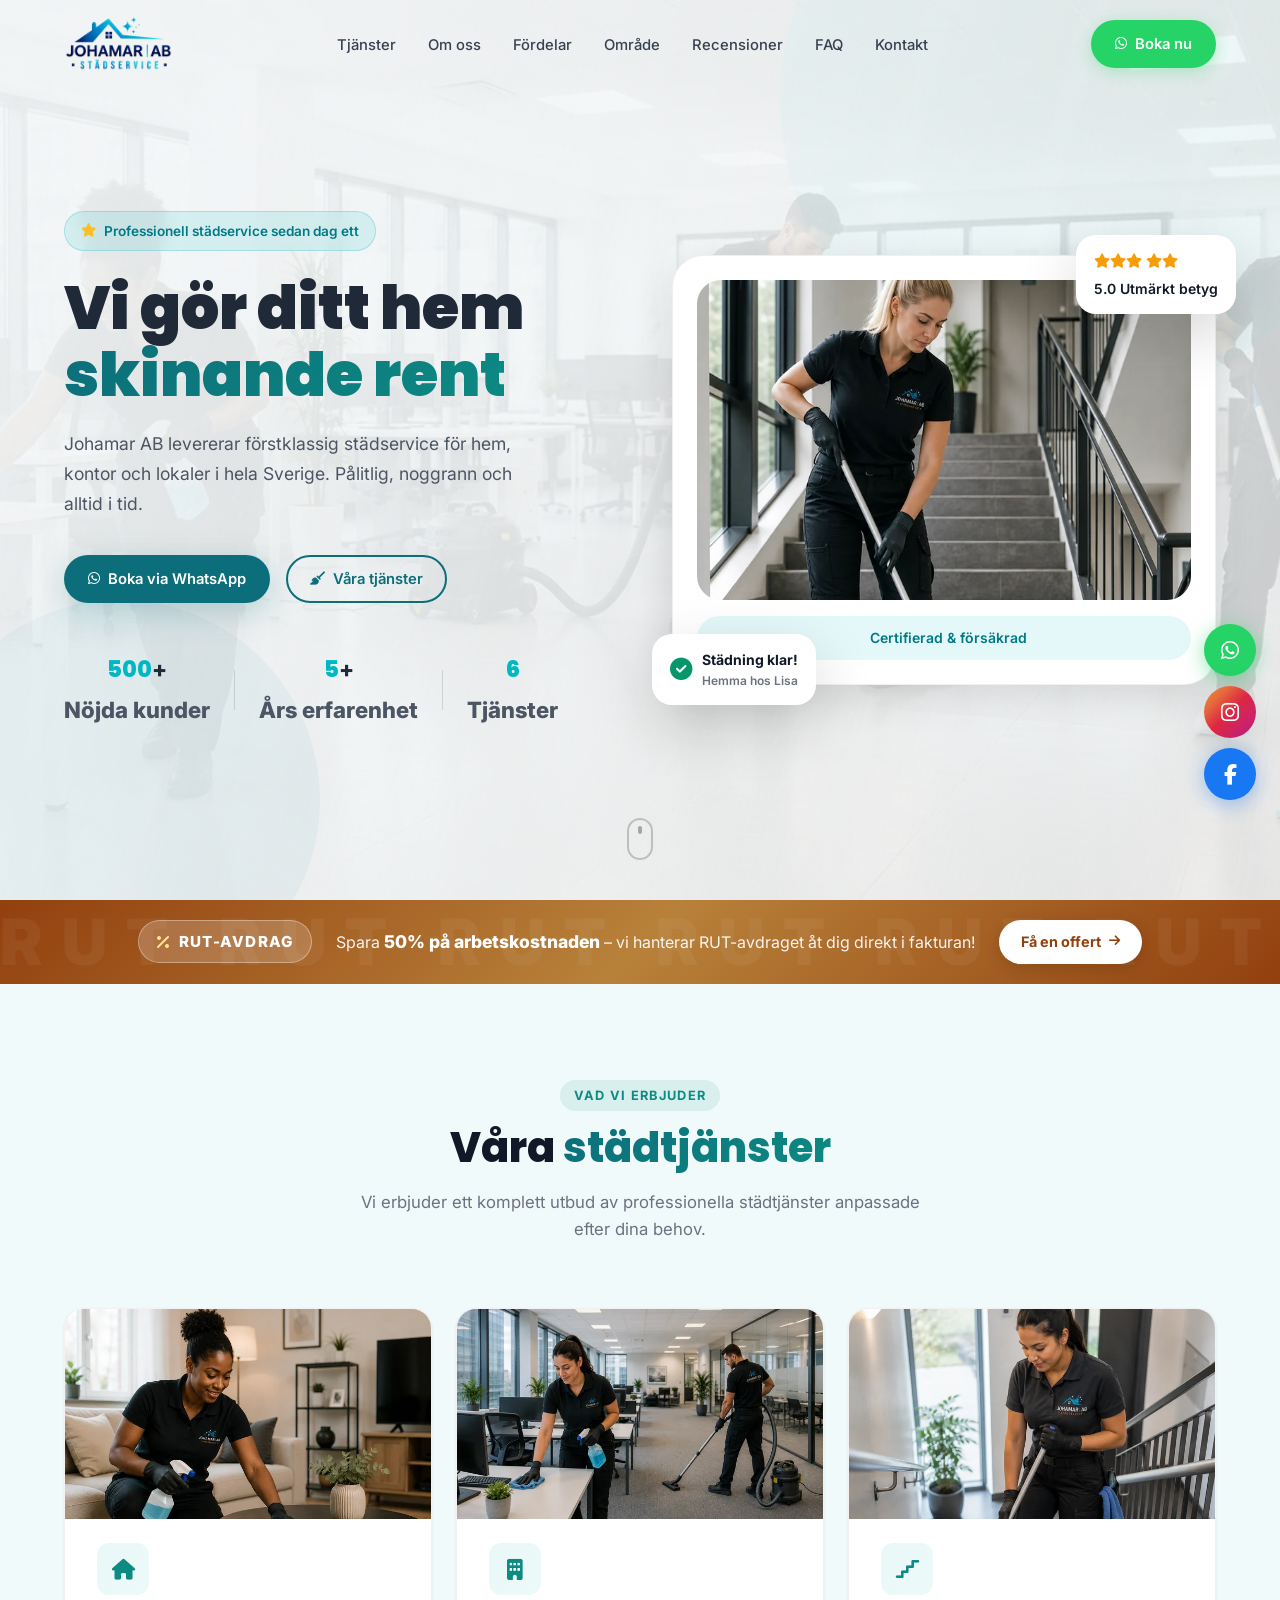
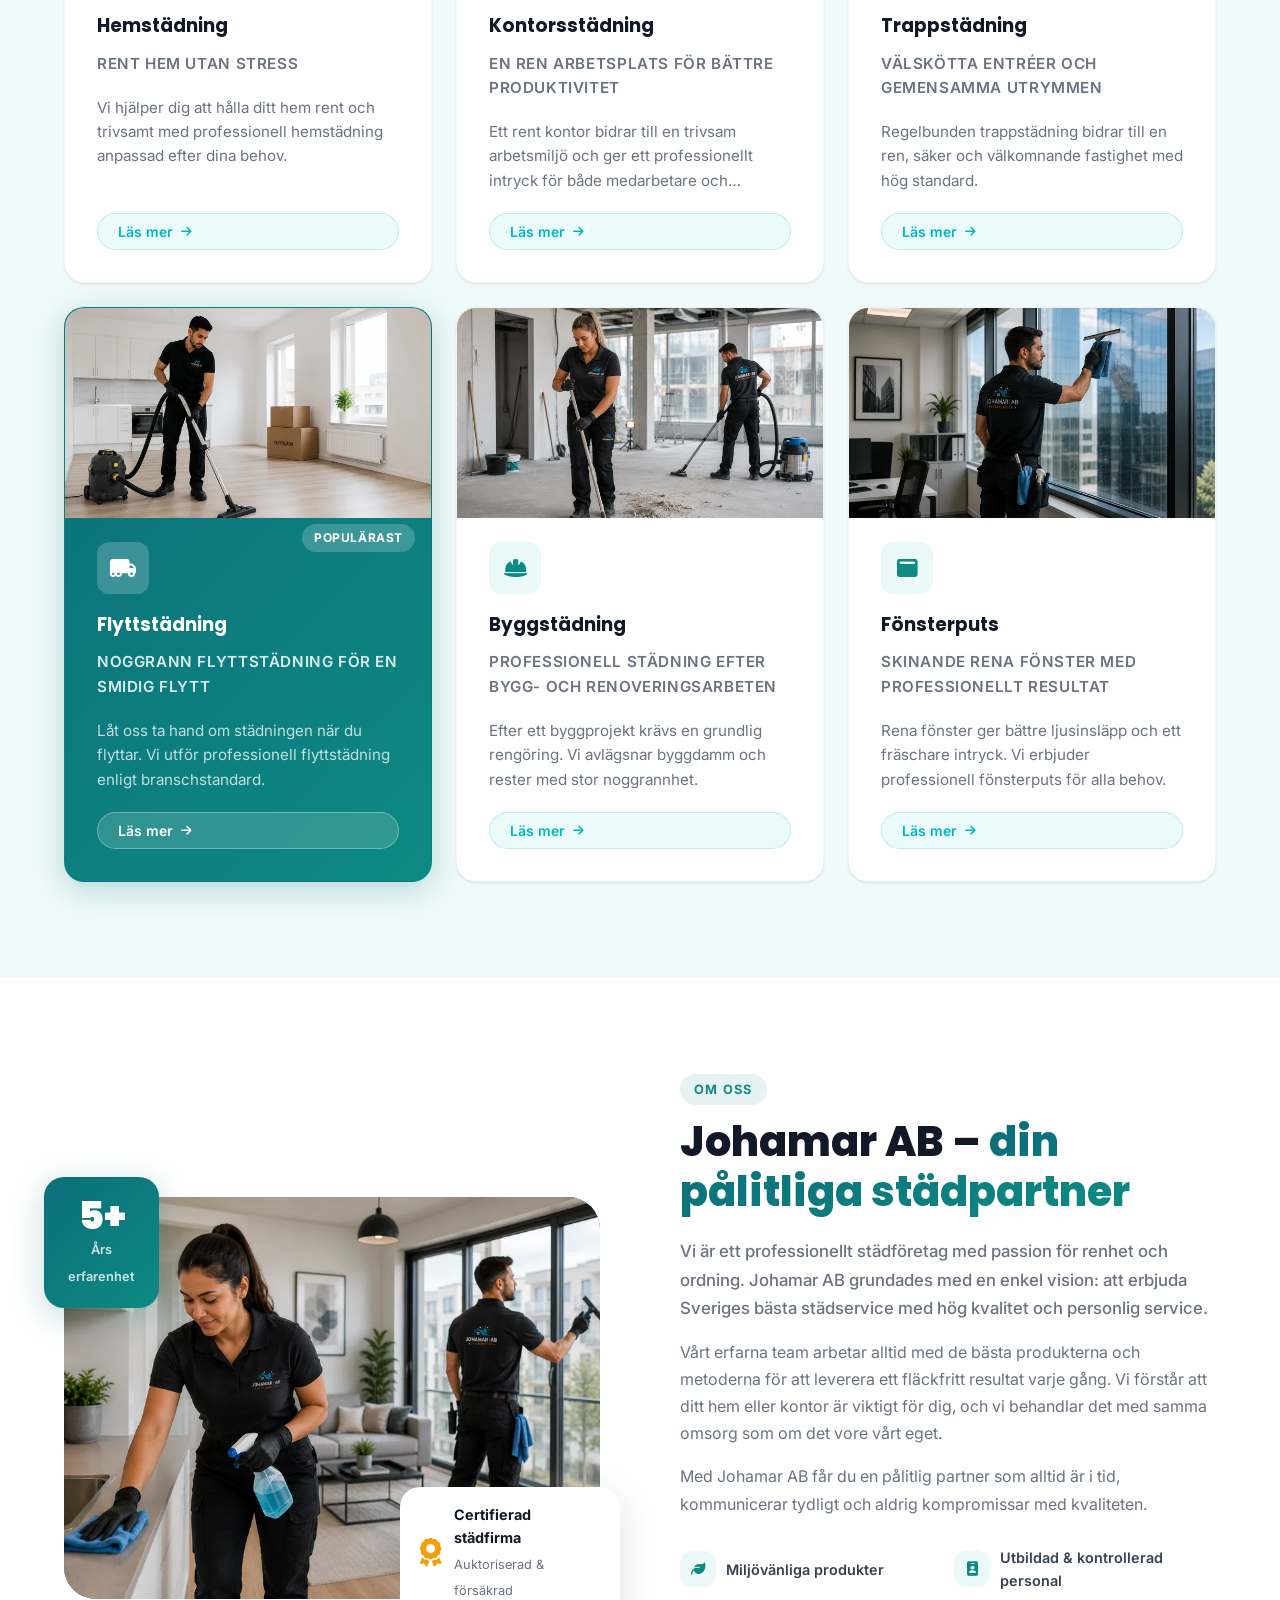
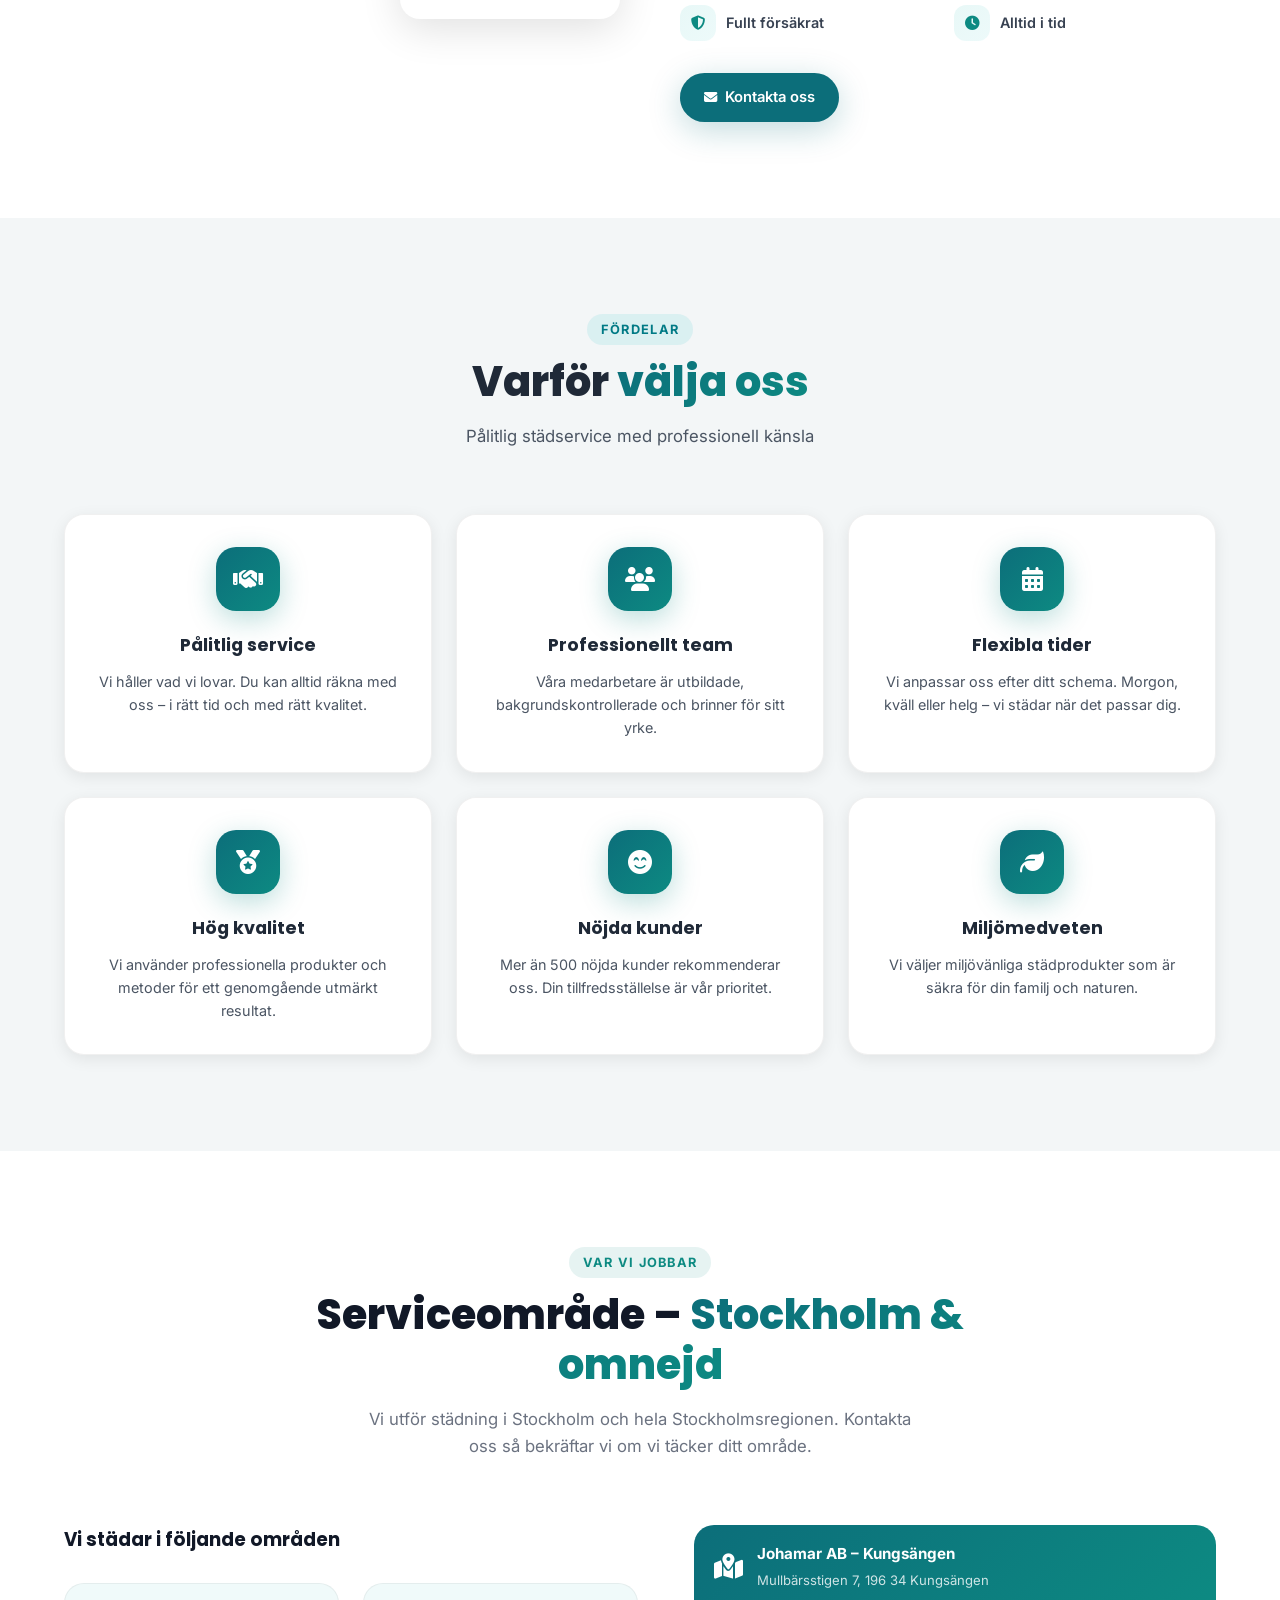
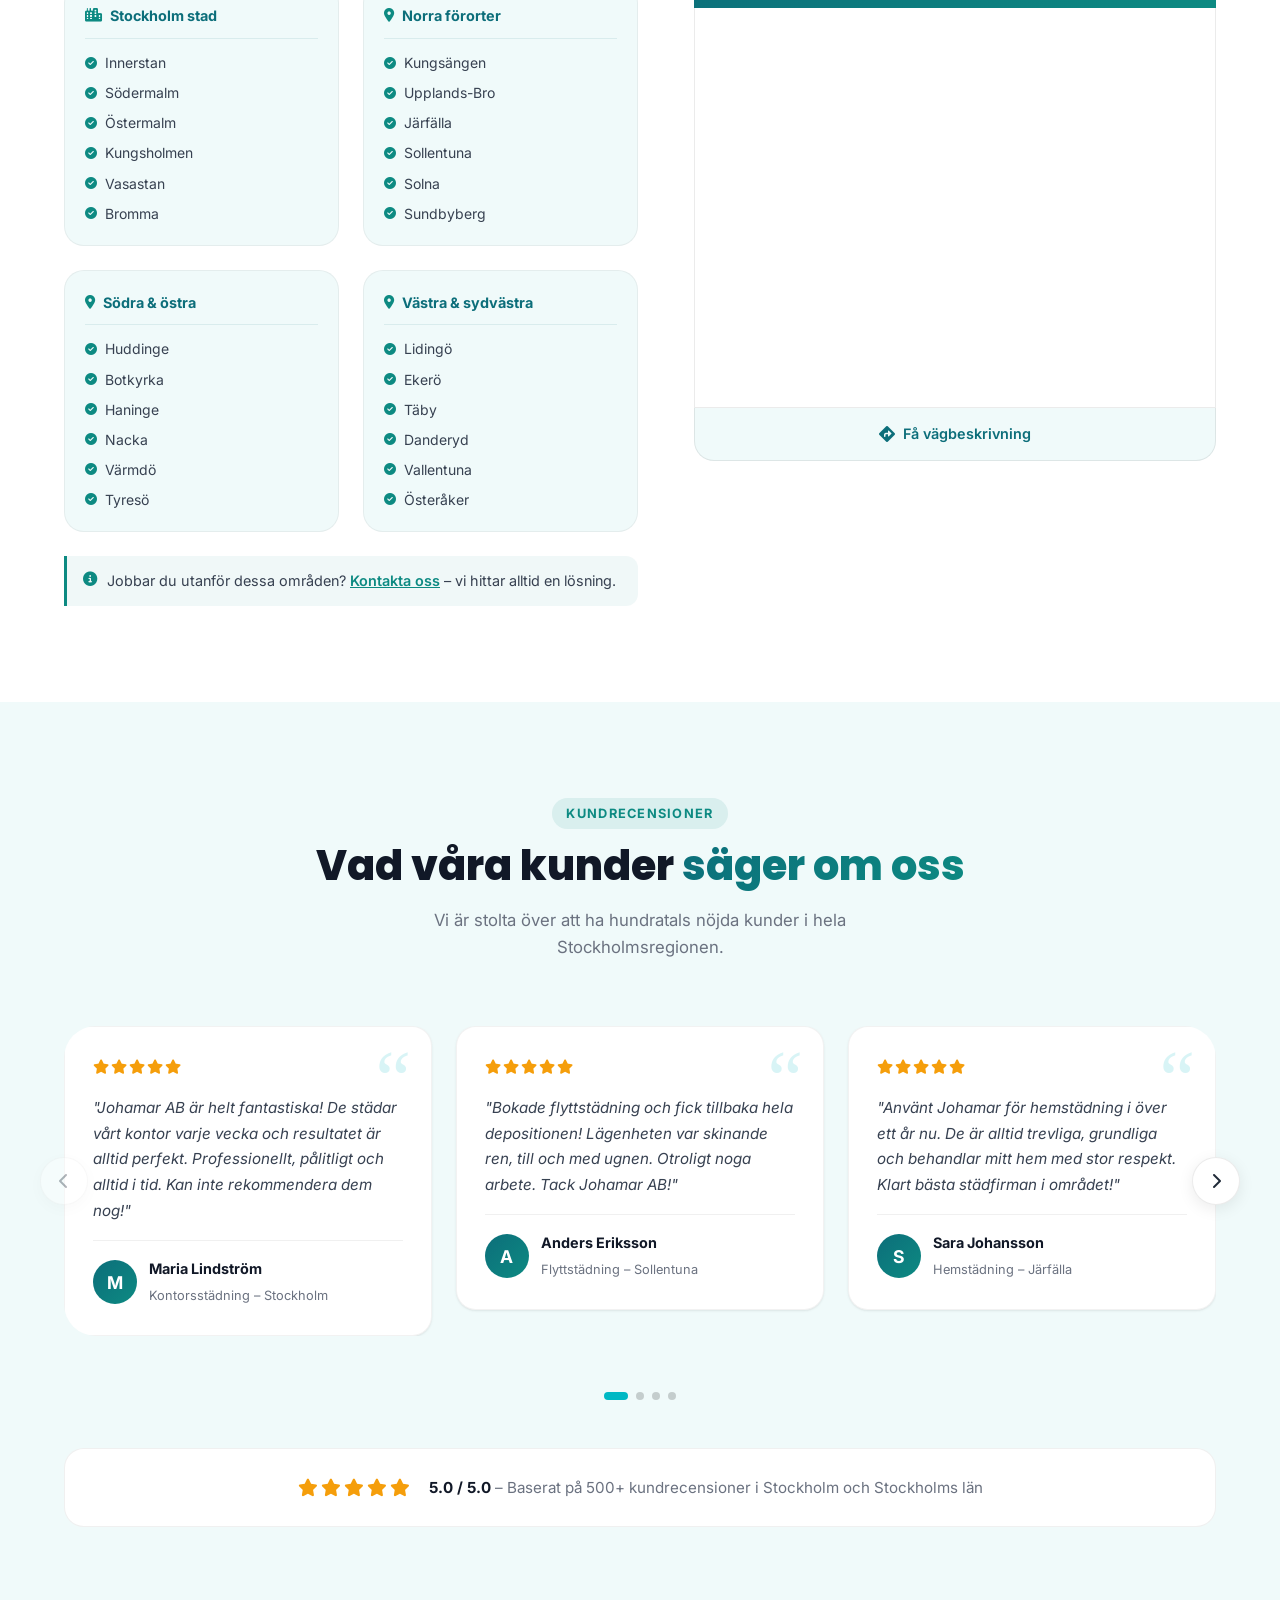
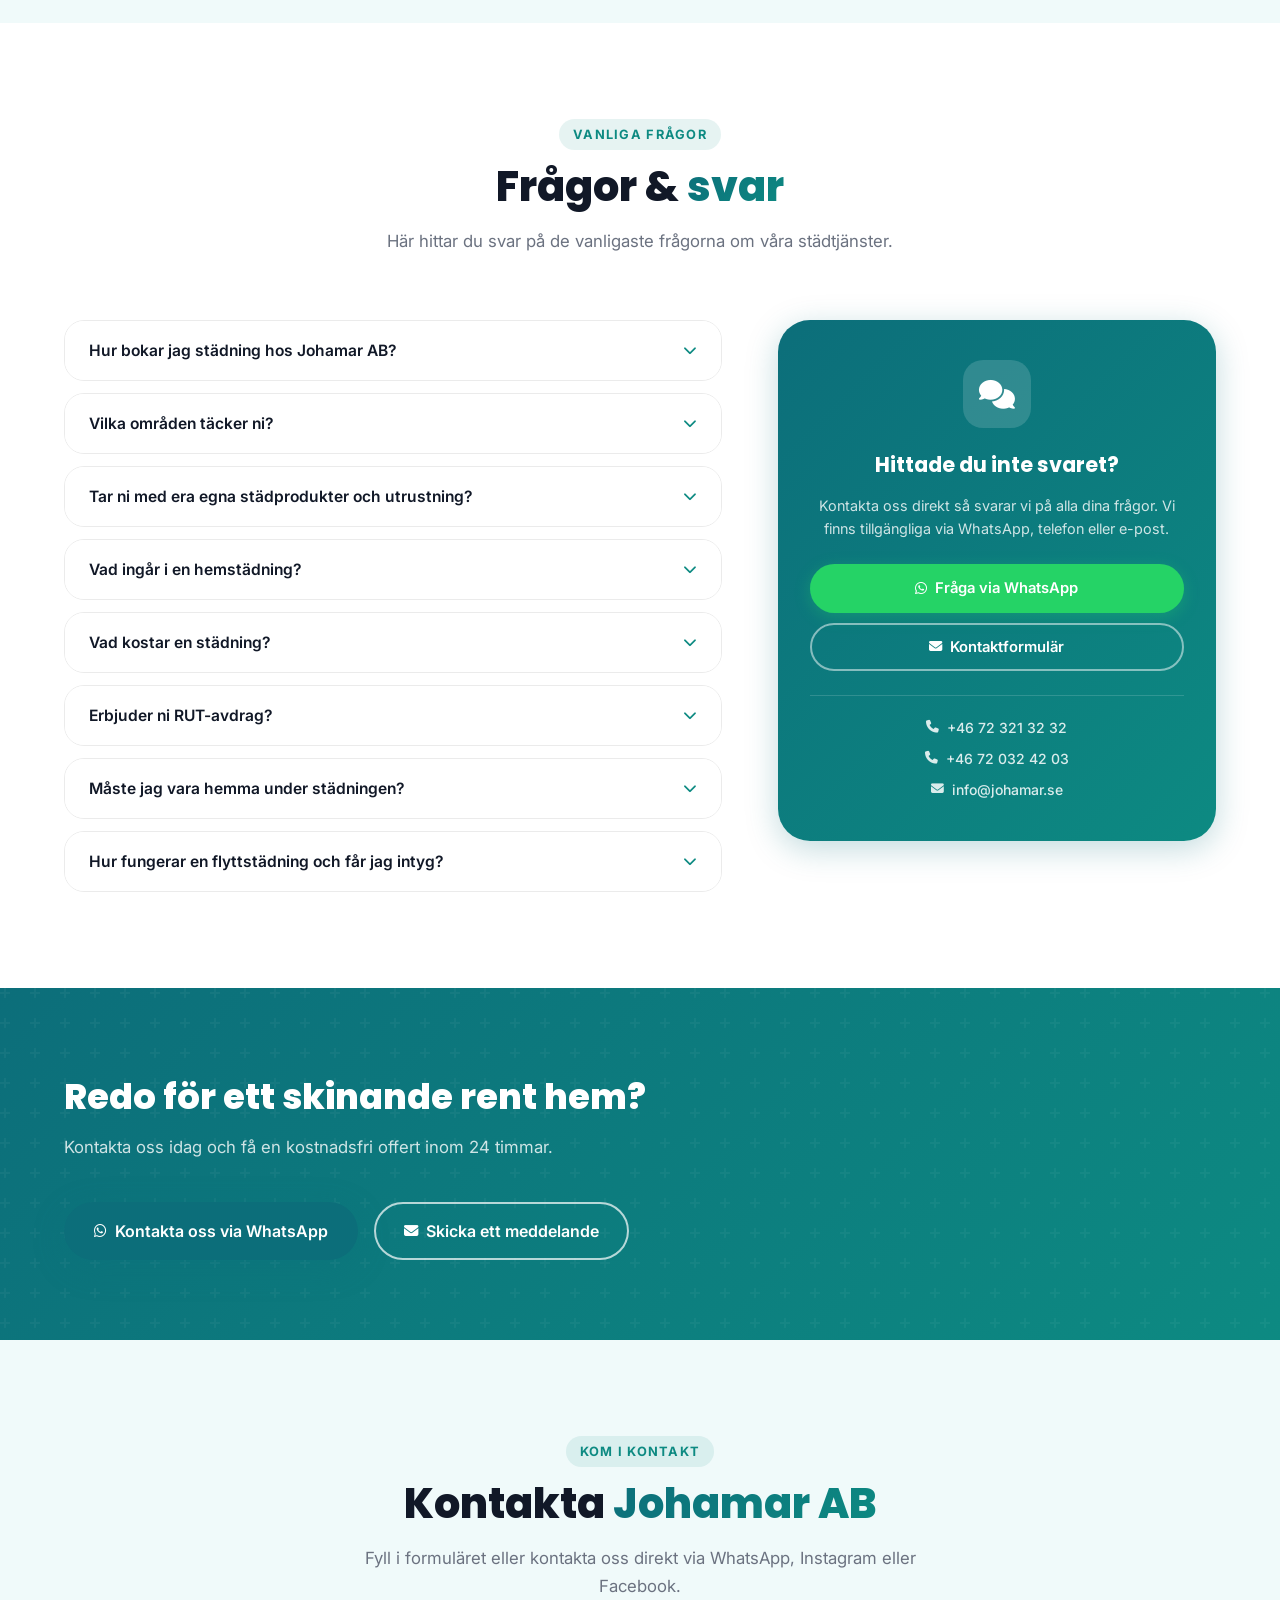
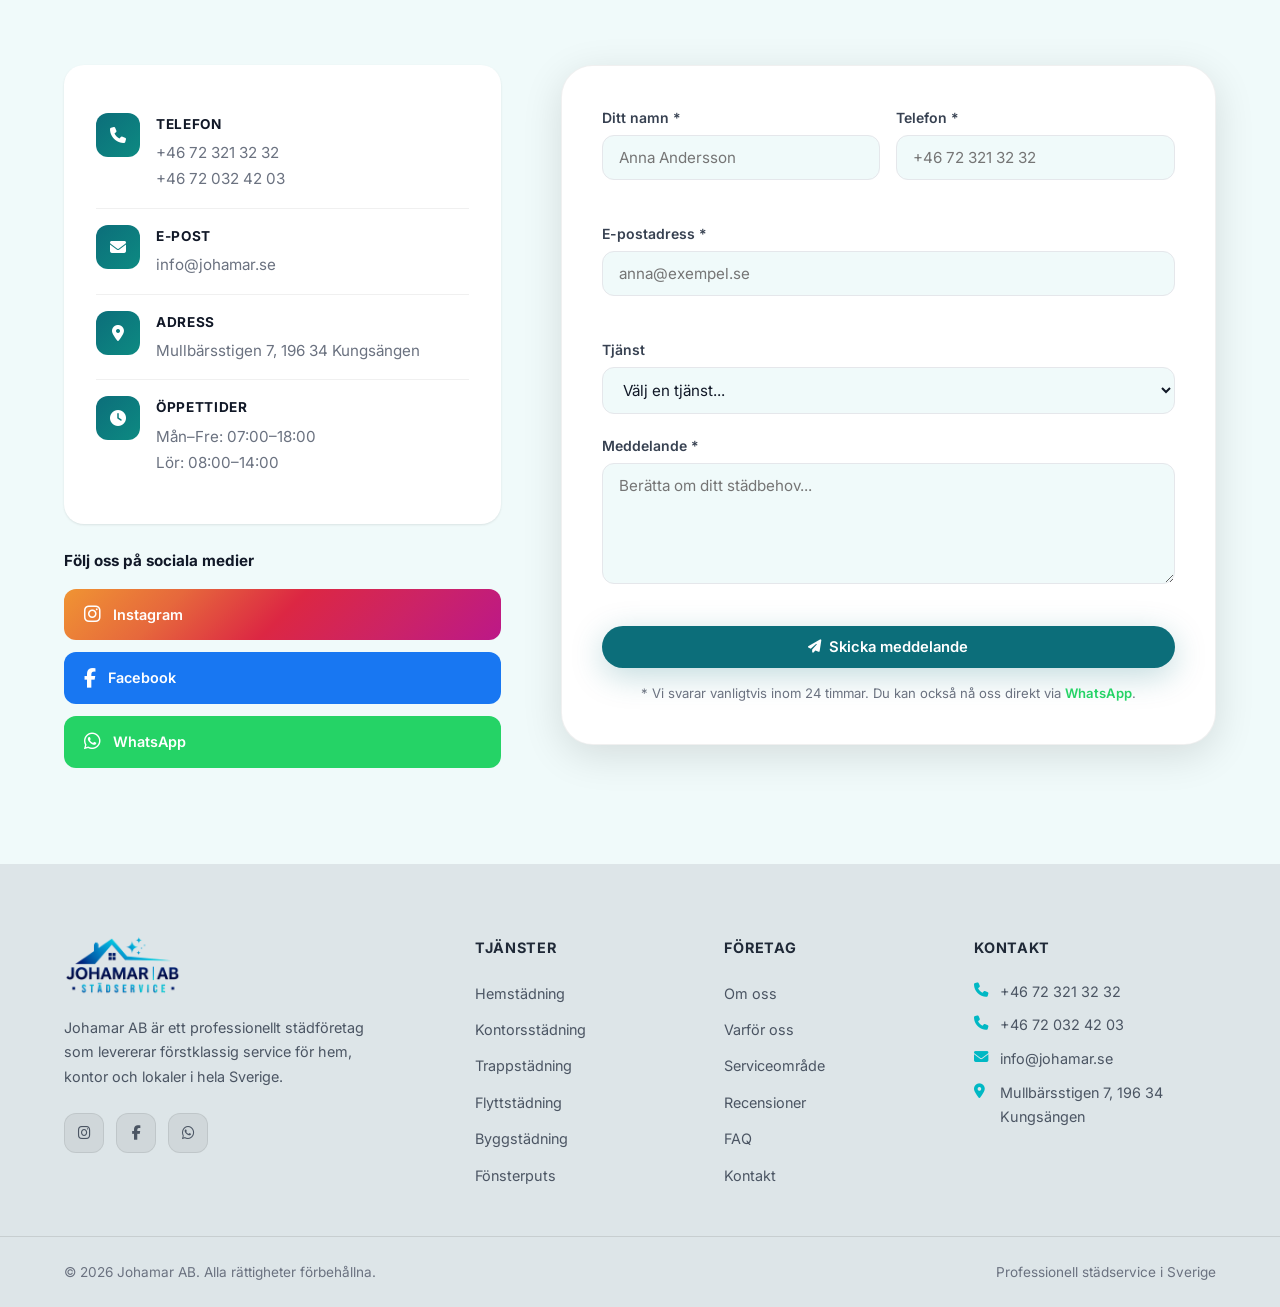
==== commit b8b220cd: "Add service modals with full content and Läs mer cards Each service card now shows: photo, icon, tit" ====
--- a/index.html
+++ b/index.html
@@ -257,7 +257,6 @@
       <div class="services-grid">
 
         <div class="service-card" data-aos="fade-up" data-aos-delay="100">
-          <!-- SERVICE PHOTO: Hemstädning | TO REPLACE: assets/images/service-hemstadning.jpg (600×360px) -->
           <div class="service-photo">
             <picture>
               <source srcset="assets/images/hemstadning1.webp" type="image/webp" />
@@ -272,17 +271,14 @@
             <i class="fas fa-home"></i>
           </div>
           <h3>Hemstädning</h3>
-          <p>Regelbunden städning av ditt hem med professionella produkter. Vi städar alla rum grundligt och noggrant.</p>
-          <ul class="service-list">
-            <li><i class="fas fa-check"></i> Dammsugning & moppning</li>
-            <li><i class="fas fa-check"></i> Kök & badrum</li>
-            <li><i class="fas fa-check"></i> Fönsterputsning ingår</li>
-          </ul>
-          <!-- TODO: Byt ut WhatsApp-numret mot ditt riktiga nummer -->
+          <p class="service-subtitle-text">Rent hem utan stress</p>
+          <p class="service-intro">Vi hjälper dig att hålla ditt hem rent och trivsamt med professionell hemstädning anpassad efter dina behov.</p>
+          <button class="btn-las-mer" data-modal="modal-hemstadning" aria-label="Läs mer om Hemstädning">
+            Läs mer <i class="fas fa-arrow-right"></i>
+          </button>
         </div>
 
         <div class="service-card" data-aos="fade-up" data-aos-delay="150">
-          <!-- SERVICE PHOTO: Kontorsstädning | TO REPLACE: assets/images/service-kontor.jpg (600×360px) -->
           <div class="service-photo">
             <picture>
               <source srcset="assets/images/service-kontor.webp" type="image/webp" />
@@ -297,16 +293,14 @@
             <i class="fas fa-building"></i>
           </div>
           <h3>Kontorsstädning</h3>
-          <p>Håll din arbetsplats fräsch och produktiv. Vi städar kontor, mötesrum och gemensamma utrymmen.</p>
-          <ul class="service-list">
-            <li><i class="fas fa-check"></i> Daglig eller veckovis</li>
-            <li><i class="fas fa-check"></i> Skrivbord & golv</li>
-            <li><i class="fas fa-check"></i> Kök & toaletter</li>
-          </ul>
+          <p class="service-subtitle-text">En ren arbetsplats för bättre produktivitet</p>
+          <p class="service-intro">Ett rent kontor bidrar till en trivsam arbetsmiljö och ger ett professionellt intryck för både medarbetare och besökare.</p>
+          <button class="btn-las-mer" data-modal="modal-kontor" aria-label="Läs mer om Kontorsstädning">
+            Läs mer <i class="fas fa-arrow-right"></i>
+          </button>
         </div>
 
         <div class="service-card" data-aos="fade-up" data-aos-delay="200">
-          <!-- SERVICE PHOTO: Trappstädning | TO REPLACE: assets/images/service-trapp.jpg (600×360px) -->
           <div class="service-photo">
             <picture>
               <source srcset="assets/images/service-trapp.webp" type="image/webp" />
@@ -321,16 +315,14 @@
             <i class="fas fa-stairs"></i>
           </div>
           <h3>Trappstädning</h3>
-          <p>Regelbunden och noggrann städning av trapphus och gemensamma utrymmen i flerfamiljshus.</p>
-          <ul class="service-list">
-            <li><i class="fas fa-check"></i> Trapphus & entré</li>
-            <li><i class="fas fa-check"></i> Brevlådor & fönster</li>
-            <li><i class="fas fa-check"></i> Källare & förråd</li>
-          </ul>
+          <p class="service-subtitle-text">Välskötta entréer och gemensamma utrymmen</p>
+          <p class="service-intro">Regelbunden trappstädning bidrar till en ren, säker och välkomnande fastighet med hög standard.</p>
+          <button class="btn-las-mer" data-modal="modal-trapp" aria-label="Läs mer om Trappstädning">
+            Läs mer <i class="fas fa-arrow-right"></i>
+          </button>
         </div>
 
         <div class="service-card featured" data-aos="fade-up" data-aos-delay="250">
-          <!-- SERVICE PHOTO: Flyttstädning | TO REPLACE: assets/images/service-flytt.jpg (600×360px) -->
           <div class="service-photo">
             <picture>
               <source srcset="assets/images/flyttstadning1.webp" type="image/webp" />
@@ -346,16 +338,14 @@
             <i class="fas fa-truck-moving"></i>
           </div>
           <h3>Flyttstädning</h3>
-          <p>Professionell flyttstädning som uppfyller alla krav. Vi ser till att du får tillbaka din deposition.</p>
-          <ul class="service-list">
-            <li><i class="fas fa-check"></i> Hela lägenheten/huset</li>
-            <li><i class="fas fa-check"></i> Ugn & kylskåp</li>
-            <li><i class="fas fa-check"></i> Intyg på begäran</li>
-          </ul>
+          <p class="service-subtitle-text">Noggrann flyttstädning för en smidig flytt</p>
+          <p class="service-intro">Låt oss ta hand om städningen när du flyttar. Vi utför professionell flyttstädning enligt branschstandard.</p>
+          <button class="btn-las-mer" data-modal="modal-flytt" aria-label="Läs mer om Flyttstädning">
+            Läs mer <i class="fas fa-arrow-right"></i>
+          </button>
         </div>
 
         <div class="service-card" data-aos="fade-up" data-aos-delay="300">
-          <!-- SERVICE PHOTO: Byggstädning | TO REPLACE: assets/images/service-bygg.jpg (600×360px) -->
           <div class="service-photo">
             <picture>
               <source srcset="assets/images/service-bygg.webp" type="image/webp" />
@@ -370,16 +360,14 @@
             <i class="fas fa-hard-hat"></i>
           </div>
           <h3>Byggstädning</h3>
-          <p>Efterstädning efter renovering eller nybygge. Vi tar hand om byggdamm och skräp effektivt.</p>
-          <ul class="service-list">
-            <li><i class="fas fa-check"></i> Byggdamm & skräp</li>
-            <li><i class="fas fa-check"></i> Golv & ytor</li>
-            <li><i class="fas fa-check"></i> Fönster & ramar</li>
-          </ul>
+          <p class="service-subtitle-text">Professionell städning efter bygg- och renoveringsarbeten</p>
+          <p class="service-intro">Efter ett byggprojekt krävs en grundlig rengöring. Vi avlägsnar byggdamm och rester med stor noggrannhet.</p>
+          <button class="btn-las-mer" data-modal="modal-bygg" aria-label="Läs mer om Byggstädning">
+            Läs mer <i class="fas fa-arrow-right"></i>
+          </button>
         </div>
 
         <div class="service-card" data-aos="fade-up" data-aos-delay="350">
-          <!-- SERVICE PHOTO: Fönsterputs | TO REPLACE: assets/images/service-fonster.jpg (600×360px) -->
           <div class="service-photo">
             <picture>
               <source srcset="assets/images/service-fonster.webp" type="image/webp" />
@@ -394,12 +382,11 @@
             <i class="fas fa-window-maximize"></i>
           </div>
           <h3>Fönsterputs</h3>
-          <p>Kristallklara fönster in- och utsida. Vi använder professionella metoder för ett perfekt resultat.</p>
-          <ul class="service-list">
-            <li><i class="fas fa-check"></i> Insida & utsida</li>
-            <li><i class="fas fa-check"></i> Karmar & fönsterbänkar</li>
-            <li><i class="fas fa-check"></i> Alla höjder</li>
-          </ul>
+          <p class="service-subtitle-text">Skinande rena fönster med professionellt resultat</p>
+          <p class="service-intro">Rena fönster ger bättre ljusinsläpp och ett fräschare intryck. Vi erbjuder professionell fönsterputs för alla behov.</p>
+          <button class="btn-las-mer" data-modal="modal-fonster" aria-label="Läs mer om Fönsterputs">
+            Läs mer <i class="fas fa-arrow-right"></i>
+          </button>
         </div>
 
       </div>
@@ -1129,5 +1116,210 @@
 
   <!-- JavaScript -->
   <script src="assets/js/main.js"></script>
+  <!-- ========== SERVICE MODALS ========== -->
+  <!-- Modal: Hemstädning -->
+  <div class="svc-modal" id="modal-hemstadning" role="dialog" aria-modal="true" aria-label="Hemstädning">
+    <div class="svc-modal-overlay"></div>
+    <div class="svc-modal-box">
+      <button class="svc-modal-close" aria-label="Stäng"><i class="fas fa-times"></i></button>
+      <div class="svc-modal-photo">
+        <picture>
+          <source srcset="assets/images/hemstadning1.webp" type="image/webp" />
+          <img src="assets/images/hemstadning1.png" alt="Professionell hemstädning av Johamar AB — städare i modernt hem" />
+        </picture>
+      </div>
+      <div class="svc-modal-body">
+        <div class="svc-modal-icon"><i class="fas fa-home"></i></div>
+        <h2 class="svc-modal-title">Hemstädning</h2>
+        <p class="svc-modal-subtitle">Rent hem utan stress</p>
+        <p class="svc-modal-desc">Vi hjälper dig att hålla ditt hem rent, fräscht och trivsamt med professionell hemstädning anpassad efter dina behov. Våra erfarna medarbetare arbetar noggrant och effektivt för att skapa en ren och hälsosam miljö där du kan koppla av och trivas.</p>
+        <div class="svc-modal-checklist">
+          <h4><i class="fas fa-list-check"></i> Ingår bland annat</h4>
+          <ul>
+              <li><i class="fas fa-check-circle"></i> Dammsugning av golv och mattor</li>
+              <li><i class="fas fa-check-circle"></i> Våttorkning av golv</li>
+              <li><i class="fas fa-check-circle"></i> Dammning av möbler och fria ytor</li>
+              <li><i class="fas fa-check-circle"></i> Rengöring av kök och bänkskivor</li>
+              <li><i class="fas fa-check-circle"></i> Rengöring av badrum och toalett</li>
+              <li><i class="fas fa-check-circle"></i> Tömning av papperskorgar</li>
+          </ul>
+        </div>
+        <a href="#contact" class="btn btn-primary svc-modal-cta" onclick="document.getElementById('modal-hemstadning').classList.remove('open')">
+          <i class="fas fa-envelope"></i> Begär offert
+        </a>
+      </div>
+    </div>
+  </div>
+
+  <!-- Modal: Kontorsstädning -->
+  <div class="svc-modal" id="modal-kontor" role="dialog" aria-modal="true" aria-label="Kontorsstädning">
+    <div class="svc-modal-overlay"></div>
+    <div class="svc-modal-box">
+      <button class="svc-modal-close" aria-label="Stäng"><i class="fas fa-times"></i></button>
+      <div class="svc-modal-photo">
+        <picture>
+          <source srcset="assets/images/service-kontor.webp" type="image/webp" />
+          <img src="assets/images/service-kontor.png" alt="Professionell kontorsstädning av Johamar AB — modernt kontor" />
+        </picture>
+      </div>
+      <div class="svc-modal-body">
+        <div class="svc-modal-icon"><i class="fas fa-building"></i></div>
+        <h2 class="svc-modal-title">Kontorsstädning</h2>
+        <p class="svc-modal-subtitle">En ren arbetsplats för bättre produktivitet</p>
+        <p class="svc-modal-desc">Ett rent kontor bidrar till en trivsam arbetsmiljö och ger ett professionellt intryck för både medarbetare och besökare. Vi erbjuder flexibla städlösningar som anpassas efter företagets behov och verksamhet.</p>
+        <div class="svc-modal-checklist">
+          <h4><i class="fas fa-list-check"></i> Ingår bland annat</h4>
+          <ul>
+              <li><i class="fas fa-check-circle"></i> Dammsugning och golvvård</li>
+              <li><i class="fas fa-check-circle"></i> Rengöring av skrivbord och arbetsytor</li>
+              <li><i class="fas fa-check-circle"></i> Städning av kök och personalutrymmen</li>
+              <li><i class="fas fa-check-circle"></i> Rengöring av toaletter och hygienutrymmen</li>
+              <li><i class="fas fa-check-circle"></i> Tömning av papperskorgar</li>
+              <li><i class="fas fa-check-circle"></i> Avtorkning av dörrar och kontaktytor</li>
+          </ul>
+        </div>
+        <a href="#contact" class="btn btn-primary svc-modal-cta" onclick="document.getElementById('modal-kontor').classList.remove('open')">
+          <i class="fas fa-envelope"></i> Begär offert
+        </a>
+      </div>
+    </div>
+  </div>
+
+  <!-- Modal: Trappstädning -->
+  <div class="svc-modal" id="modal-trapp" role="dialog" aria-modal="true" aria-label="Trappstädning">
+    <div class="svc-modal-overlay"></div>
+    <div class="svc-modal-box">
+      <button class="svc-modal-close" aria-label="Stäng"><i class="fas fa-times"></i></button>
+      <div class="svc-modal-photo">
+        <picture>
+          <source srcset="assets/images/service-trapp.webp" type="image/webp" />
+          <img src="assets/images/service-trapp.png" alt="Trappstädning och gemensamma utrymmen av Johamar AB" />
+        </picture>
+      </div>
+      <div class="svc-modal-body">
+        <div class="svc-modal-icon"><i class="fas fa-stairs"></i></div>
+        <h2 class="svc-modal-title">Trappstädning</h2>
+        <p class="svc-modal-subtitle">Välskötta entréer och gemensamma utrymmen</p>
+        <p class="svc-modal-desc">Regelbunden trappstädning bidrar till en ren, säker och välkomnande fastighet. Vi ser till att trapphus, entréer och gemensamma ytor alltid håller en hög standard.</p>
+        <div class="svc-modal-checklist">
+          <h4><i class="fas fa-list-check"></i> Ingår bland annat</h4>
+          <ul>
+              <li><i class="fas fa-check-circle"></i> Sopning och dammsugning av trappor</li>
+              <li><i class="fas fa-check-circle"></i> Våttorkning av golv och entréer</li>
+              <li><i class="fas fa-check-circle"></i> Rengöring av räcken och ledstänger</li>
+              <li><i class="fas fa-check-circle"></i> Avtorkning av dörrar och glaspartier</li>
+              <li><i class="fas fa-check-circle"></i> Städning av hissar</li>
+              <li><i class="fas fa-check-circle"></i> Tömning av papperskorgar</li>
+          </ul>
+        </div>
+        <a href="#contact" class="btn btn-primary svc-modal-cta" onclick="document.getElementById('modal-trapp').classList.remove('open')">
+          <i class="fas fa-envelope"></i> Begär offert
+        </a>
+      </div>
+    </div>
+  </div>
+
+  <!-- Modal: Flyttstädning -->
+  <div class="svc-modal" id="modal-flytt" role="dialog" aria-modal="true" aria-label="Flyttstädning">
+    <div class="svc-modal-overlay"></div>
+    <div class="svc-modal-box">
+      <button class="svc-modal-close" aria-label="Stäng"><i class="fas fa-times"></i></button>
+      <div class="svc-modal-photo">
+        <picture>
+          <source srcset="assets/images/flyttstadning1.webp" type="image/webp" />
+          <img src="assets/images/flyttstadning1.png" alt="Professionell flyttstädning av Johamar AB — tom lägenhet städas inför inflyttning" />
+        </picture>
+      </div>
+      <div class="svc-modal-body">
+        <div class="svc-modal-icon"><i class="fas fa-truck-moving"></i></div>
+        <h2 class="svc-modal-title">Flyttstädning</h2>
+        <p class="svc-modal-subtitle">Noggrann flyttstädning för en smidig flytt</p>
+        <p class="svc-modal-desc">Låt oss ta hand om städningen när du flyttar. Vi utför professionell flyttstädning enligt branschstandard så att bostaden lämnas i bästa möjliga skick för nästa boende.</p>
+        <div class="svc-modal-checklist">
+          <h4><i class="fas fa-list-check"></i> Ingår bland annat</h4>
+          <ul>
+              <li><i class="fas fa-check-circle"></i> Rengöring av kök och vitvaror</li>
+              <li><i class="fas fa-check-circle"></i> Städning av badrum och toaletter</li>
+              <li><i class="fas fa-check-circle"></i> Dammsugning och våttorkning av alla golv</li>
+              <li><i class="fas fa-check-circle"></i> Rengöring av garderober och skåp</li>
+              <li><i class="fas fa-check-circle"></i> Avtorkning av lister, dörrar och kontakter</li>
+              <li><i class="fas fa-check-circle"></i> Invändig fönsterputsning</li>
+          </ul>
+        </div>
+        <a href="#contact" class="btn btn-primary svc-modal-cta" onclick="document.getElementById('modal-flytt').classList.remove('open')">
+          <i class="fas fa-envelope"></i> Begär offert
+        </a>
+      </div>
+    </div>
+  </div>
+
+  <!-- Modal: Byggstädning -->
+  <div class="svc-modal" id="modal-bygg" role="dialog" aria-modal="true" aria-label="Byggstädning">
+    <div class="svc-modal-overlay"></div>
+    <div class="svc-modal-box">
+      <button class="svc-modal-close" aria-label="Stäng"><i class="fas fa-times"></i></button>
+      <div class="svc-modal-photo">
+        <picture>
+          <source srcset="assets/images/service-bygg.webp" type="image/webp" />
+          <img src="assets/images/service-bygg.png" alt="Professionell byggstädning av Johamar AB — efter renovering" />
+        </picture>
+      </div>
+      <div class="svc-modal-body">
+        <div class="svc-modal-icon"><i class="fas fa-hard-hat"></i></div>
+        <h2 class="svc-modal-title">Byggstädning</h2>
+        <p class="svc-modal-subtitle">Professionell städning efter bygg- och renoveringsarbeten</p>
+        <p class="svc-modal-desc">Efter ett byggprojekt krävs en grundlig rengöring för att lokalerna ska vara redo att användas. Vi avlägsnar byggdamm, smuts och rester med stor noggrannhet och fokus på detaljer.</p>
+        <div class="svc-modal-checklist">
+          <h4><i class="fas fa-list-check"></i> Ingår bland annat</h4>
+          <ul>
+              <li><i class="fas fa-check-circle"></i> Borttagning av byggdamm och byggrester</li>
+              <li><i class="fas fa-check-circle"></i> Dammsugning av alla ytor</li>
+              <li><i class="fas fa-check-circle"></i> Våttorkning av golv</li>
+              <li><i class="fas fa-check-circle"></i> Rengöring av dörrar, lister och fönsterbänkar</li>
+              <li><i class="fas fa-check-circle"></i> Rengöring av kök och sanitetsutrymmen</li>
+              <li><i class="fas fa-check-circle"></i> Slutstädning inför inflyttning eller överlämning</li>
+          </ul>
+        </div>
+        <a href="#contact" class="btn btn-primary svc-modal-cta" onclick="document.getElementById('modal-bygg').classList.remove('open')">
+          <i class="fas fa-envelope"></i> Begär offert
+        </a>
+      </div>
+    </div>
+  </div>
+
+  <!-- Modal: Fönsterputs -->
+  <div class="svc-modal" id="modal-fonster" role="dialog" aria-modal="true" aria-label="Fönsterputs">
+    <div class="svc-modal-overlay"></div>
+    <div class="svc-modal-box">
+      <button class="svc-modal-close" aria-label="Stäng"><i class="fas fa-times"></i></button>
+      <div class="svc-modal-photo">
+        <picture>
+          <source srcset="assets/images/service-fonster.webp" type="image/webp" />
+          <img src="assets/images/service-fonster.png" alt="Kristallklar fönsterputs av Johamar AB — insida och utsida" />
+        </picture>
+      </div>
+      <div class="svc-modal-body">
+        <div class="svc-modal-icon"><i class="fas fa-window-maximize"></i></div>
+        <h2 class="svc-modal-title">Fönsterputs</h2>
+        <p class="svc-modal-subtitle">Skinande rena fönster med professionellt resultat</p>
+        <p class="svc-modal-desc">Rena fönster ger bättre ljusinsläpp och ett fräschare intryck. Vi erbjuder professionell fönsterputs för privatpersoner, företag och fastighetsägare med fokus på kvalitet och noggrannhet.</p>
+        <div class="svc-modal-checklist">
+          <h4><i class="fas fa-list-check"></i> Ingår bland annat</h4>
+          <ul>
+              <li><i class="fas fa-check-circle"></i> Invändig fönsterputs</li>
+              <li><i class="fas fa-check-circle"></i> Utvändig fönsterputs</li>
+              <li><i class="fas fa-check-circle"></i> Rengöring av karmar och fönsterbrädor</li>
+              <li><i class="fas fa-check-circle"></i> Putsning av glaspartier och dörrglas</li>
+              <li><i class="fas fa-check-circle"></i> Borttagning av smuts och fingeravtryck</li>
+              <li><i class="fas fa-check-circle"></i> Skinande resultat utan ränder och fläckar</li>
+          </ul>
+        </div>
+        <a href="#contact" class="btn btn-primary svc-modal-cta" onclick="document.getElementById('modal-fonster').classList.remove('open')">
+          <i class="fas fa-envelope"></i> Begär offert
+        </a>
+      </div>
+    </div>
+  </div>
+
 </body>
 </html>
--- a/assets/css/style.css
+++ b/assets/css/style.css
@@ -734,8 +734,248 @@
   line-height: 1.6;
 }
 
-.service-list { margin-bottom: 0; }
-.service-list li {
+/* ---- Updated card text elements ---- */
+.service-subtitle-text {
+  font-size: .85rem;
+  font-weight: 600;
+  color: #00B8C4;
+  margin-bottom: 8px;
+  line-height: 1.4;
+  text-transform: uppercase;
+  letter-spacing: .04em;
+}
+.service-card.featured .service-subtitle-text { color: rgba(255,255,255,.85); }
+
+.service-intro {
+  font-size: .9rem;
+  color: var(--mid);
+  margin-bottom: 20px;
+  line-height: 1.6;
+  display: -webkit-box;
+  -webkit-line-clamp: 3;
+  -webkit-box-orient: vertical;
+  overflow: hidden;
+}
+.service-card.featured .service-intro { color: rgba(255,255,255,.75); }
+
+.btn-las-mer {
+  display: inline-flex;
+  align-items: center;
+  gap: 8px;
+  font-size: .875rem;
+  font-weight: 600;
+  color: #00B8C4;
+  background: rgba(0,184,196,.08);
+  border: 1px solid rgba(0,184,196,.2);
+  border-radius: var(--radius-full);
+  padding: 9px 20px;
+  cursor: pointer;
+  transition: all var(--transition);
+  font-family: var(--font-body);
+  margin-top: auto;
+}
+.btn-las-mer i { font-size: .75rem; transition: transform var(--transition); }
+.btn-las-mer:hover {
+  background: #00B8C4;
+  color: var(--white);
+  border-color: #00B8C4;
+  box-shadow: 0 4px 16px rgba(0,184,196,.3);
+}
+.btn-las-mer:hover i { transform: translateX(4px); }
+.service-card.featured .btn-las-mer {
+  background: rgba(255,255,255,.15);
+  color: var(--white);
+  border-color: rgba(255,255,255,.3);
+}
+.service-card.featured .btn-las-mer:hover {
+  background: var(--white);
+  color: #00B8C4;
+  border-color: var(--white);
+}
+
+/* Make cards use flex so button sticks to bottom */
+.service-card {
+  display: flex;
+  flex-direction: column;
+}
+.service-card .service-icon { margin-top: 0; }
+
+/* ============================================
+   SERVICE MODALS
+   ============================================ */
+.svc-modal {
+  position: fixed;
+  inset: 0;
+  z-index: 8000;
+  display: flex;
+  align-items: center;
+  justify-content: center;
+  padding: 24px;
+  pointer-events: none;
+  opacity: 0;
+  transition: opacity .3s ease;
+}
+.svc-modal.open {
+  opacity: 1;
+  pointer-events: all;
+}
+
+.svc-modal-overlay {
+  position: absolute;
+  inset: 0;
+  background: rgba(17,24,39,.65);
+  backdrop-filter: blur(4px);
+}
+
+.svc-modal-box {
+  position: relative;
+  background: var(--white);
+  border-radius: var(--radius-xl);
+  box-shadow: 0 32px 80px rgba(0,0,0,.22);
+  width: 100%;
+  max-width: 640px;
+  max-height: 88vh;
+  overflow-y: auto;
+  transform: scale(.94) translateY(16px);
+  transition: transform .35s cubic-bezier(.34,1.26,.64,1);
+  overscroll-behavior: contain;
+}
+.svc-modal.open .svc-modal-box {
+  transform: scale(1) translateY(0);
+}
+
+/* Scrollbar styling inside modal */
+.svc-modal-box::-webkit-scrollbar { width: 4px; }
+.svc-modal-box::-webkit-scrollbar-track { background: transparent; }
+.svc-modal-box::-webkit-scrollbar-thumb { background: var(--light); border-radius: 4px; }
+
+.svc-modal-close {
+  position: sticky;
+  top: 16px;
+  float: right;
+  margin: 16px 16px -44px auto;
+  width: 36px; height: 36px;
+  border-radius: var(--radius-full);
+  background: rgba(0,0,0,.06);
+  color: var(--dark-2);
+  border: none;
+  display: flex;
+  align-items: center;
+  justify-content: center;
+  font-size: .95rem;
+  cursor: pointer;
+  transition: all var(--transition);
+  z-index: 1;
+}
+.svc-modal-close:hover { background: #00B8C4; color: var(--white); }
+
+.svc-modal-photo {
+  height: 220px;
+  overflow: hidden;
+  border-radius: var(--radius-xl) var(--radius-xl) 0 0;
+}
+.svc-modal-photo picture { display: block; width: 100%; height: 100%; }
+.svc-modal-photo img {
+  width: 100%; height: 100%;
+  object-fit: cover;
+  object-position: center 20%;
+}
+.svc-modal-photo img[src*="trapp"]       { object-position: center 10%; }
+.svc-modal-photo img[src*="hemstadning"] { object-position: center 15%; }
+
+.svc-modal-body { padding: 28px 32px 36px; }
+
+.svc-modal-icon {
+  width: 52px; height: 52px;
+  background: rgba(0,184,196,.1);
+  border-radius: var(--radius);
+  display: flex;
+  align-items: center;
+  justify-content: center;
+  font-size: 1.3rem;
+  color: #00B8C4;
+  margin-bottom: 16px;
+}
+
+.svc-modal-title {
+  font-family: var(--font-head);
+  font-size: 1.55rem;
+  font-weight: 800;
+  color: var(--dark);
+  margin-bottom: 6px;
+  line-height: 1.2;
+}
+
+.svc-modal-subtitle {
+  font-size: .9rem;
+  font-weight: 600;
+  color: #00B8C4;
+  text-transform: uppercase;
+  letter-spacing: .05em;
+  margin-bottom: 16px;
+}
+
+.svc-modal-desc {
+  font-size: .95rem;
+  color: #4B5563;
+  line-height: 1.75;
+  margin-bottom: 28px;
+}
+
+.svc-modal-checklist {
+  background: #F3F6F7;
+  border-radius: var(--radius-lg);
+  padding: 24px;
+  margin-bottom: 28px;
+}
+.svc-modal-checklist h4 {
+  font-family: var(--font-head);
+  font-size: .9rem;
+  font-weight: 700;
+  color: var(--dark);
+  text-transform: uppercase;
+  letter-spacing: .06em;
+  margin-bottom: 16px;
+  display: flex;
+  align-items: center;
+  gap: 8px;
+}
+.svc-modal-checklist h4 i { color: #00B8C4; }
+.svc-modal-checklist ul { display: flex; flex-direction: column; gap: 12px; }
+.svc-modal-checklist li {
+  display: flex;
+  align-items: center;
+  gap: 12px;
+  font-size: .9rem;
+  color: #374151;
+  line-height: 1.5;
+}
+.svc-modal-checklist li i {
+  color: #00B8C4;
+  font-size: .85rem;
+  flex-shrink: 0;
+  width: 16px;
+}
+
+.svc-modal-cta {
+  width: 100%;
+  justify-content: center;
+}
+
+/* Prevent body scroll when modal open */
+body.modal-open { overflow: hidden; }
+
+/* ---- Mobile modal ---- */
+@media (max-width: 480px) {
+  .svc-modal { padding: 0; align-items: flex-end; }
+  .svc-modal-box {
+    border-radius: var(--radius-xl) var(--radius-xl) 0 0;
+    max-height: 92vh;
+  }
+  .svc-modal-body { padding: 24px 20px 32px; }
+}
+
+
   display: flex;
   align-items: center;
   gap: 8px;
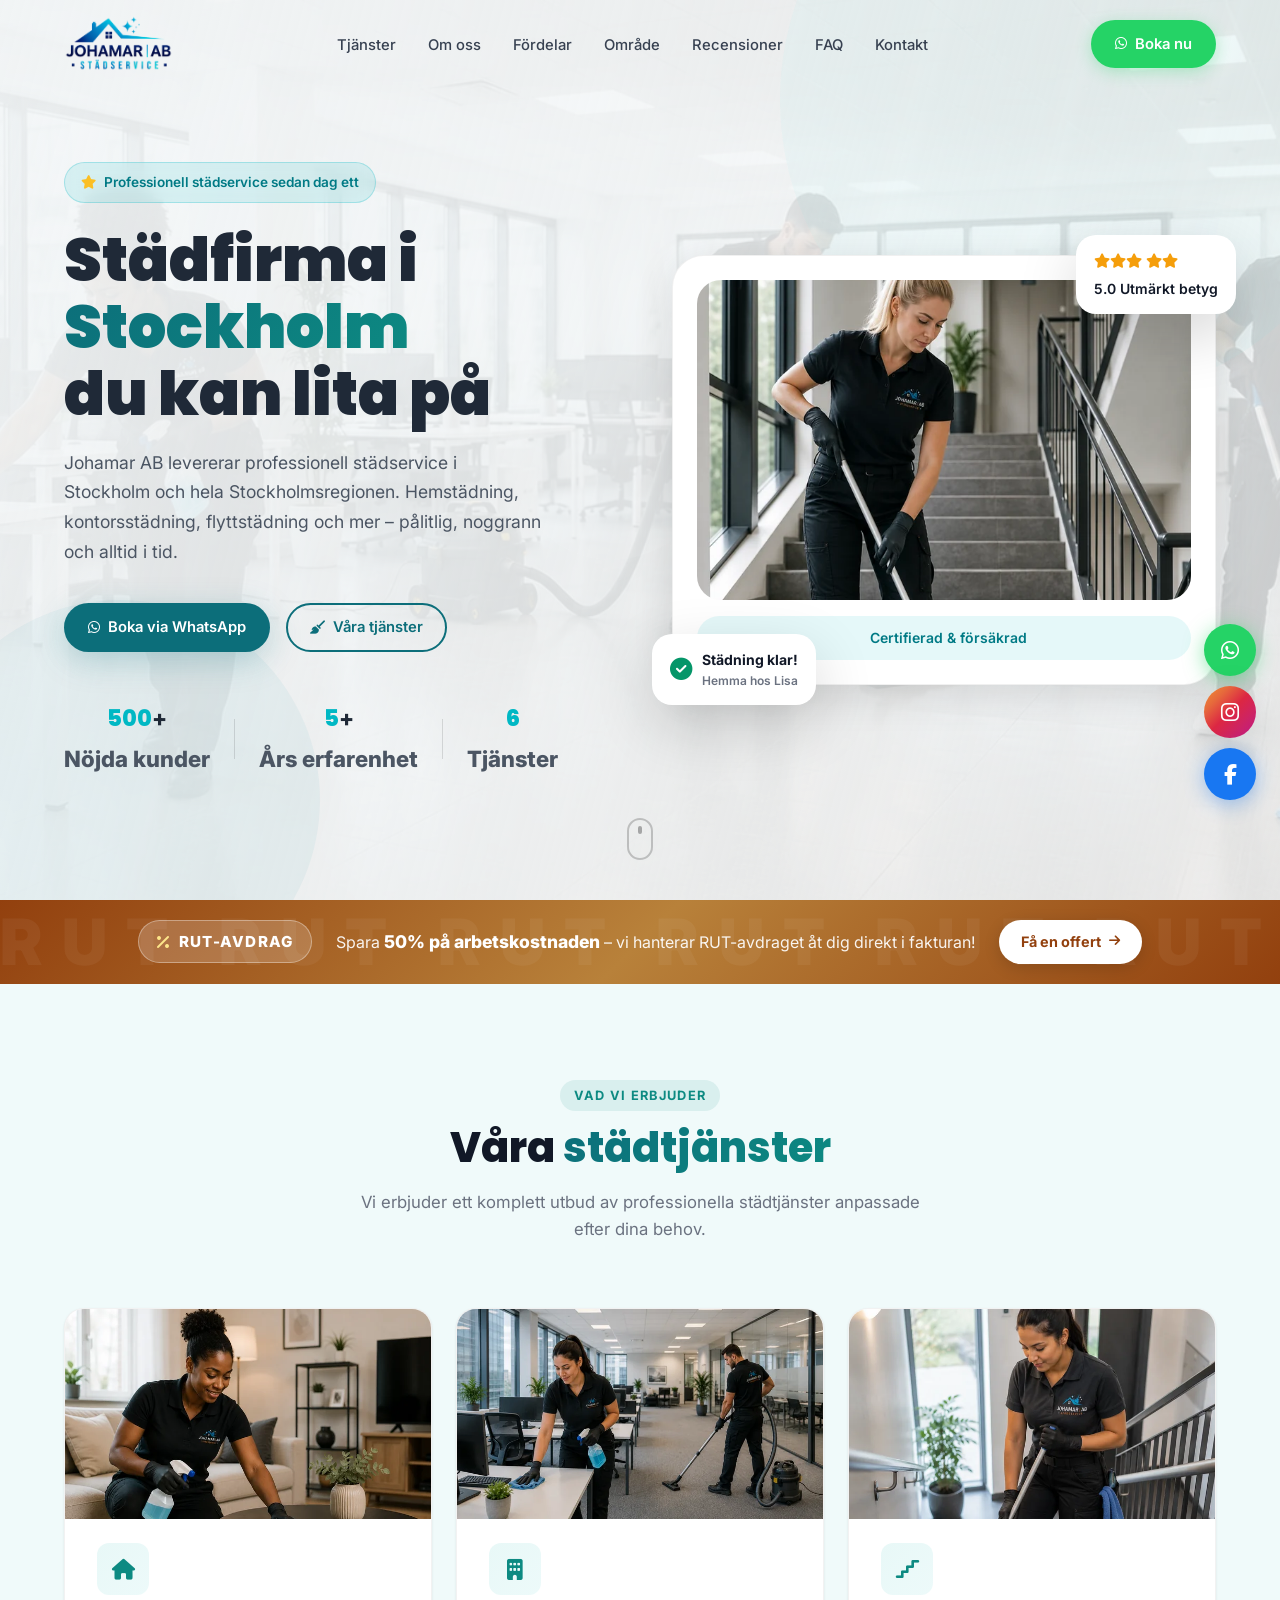
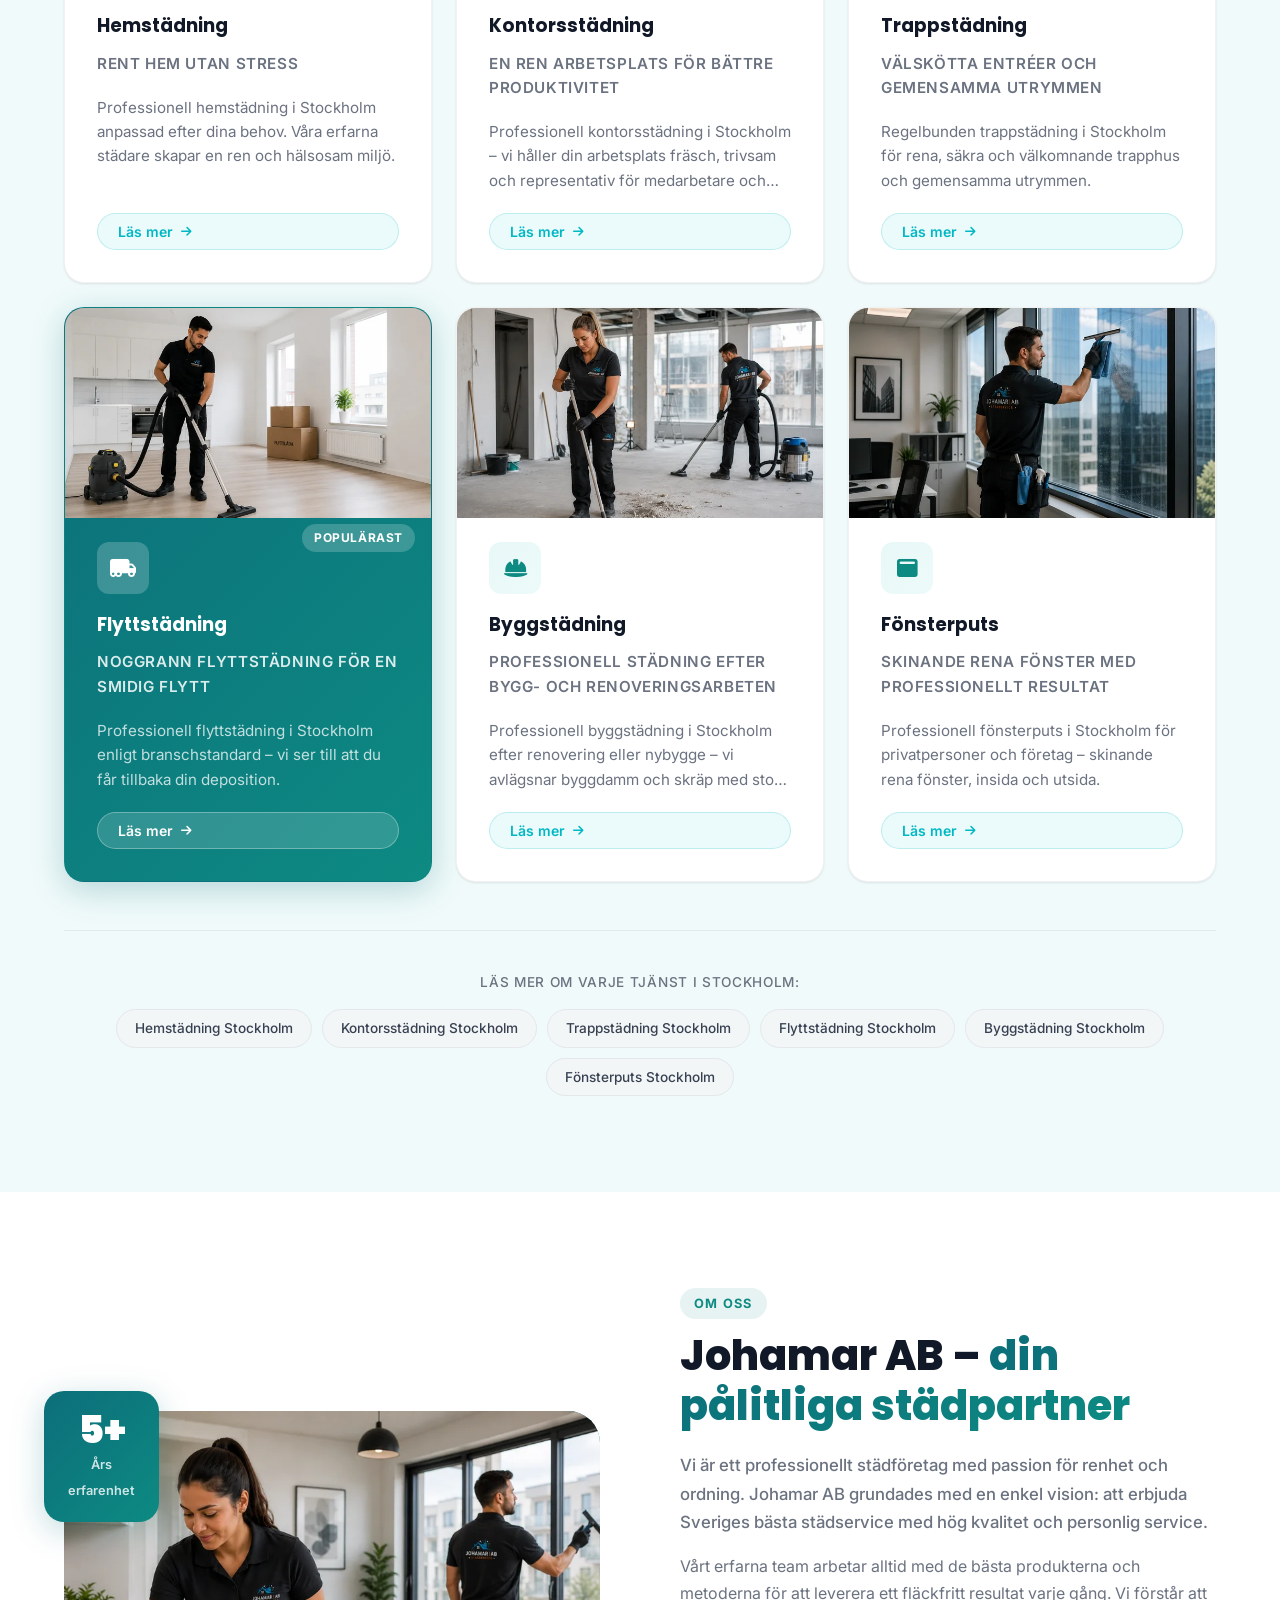
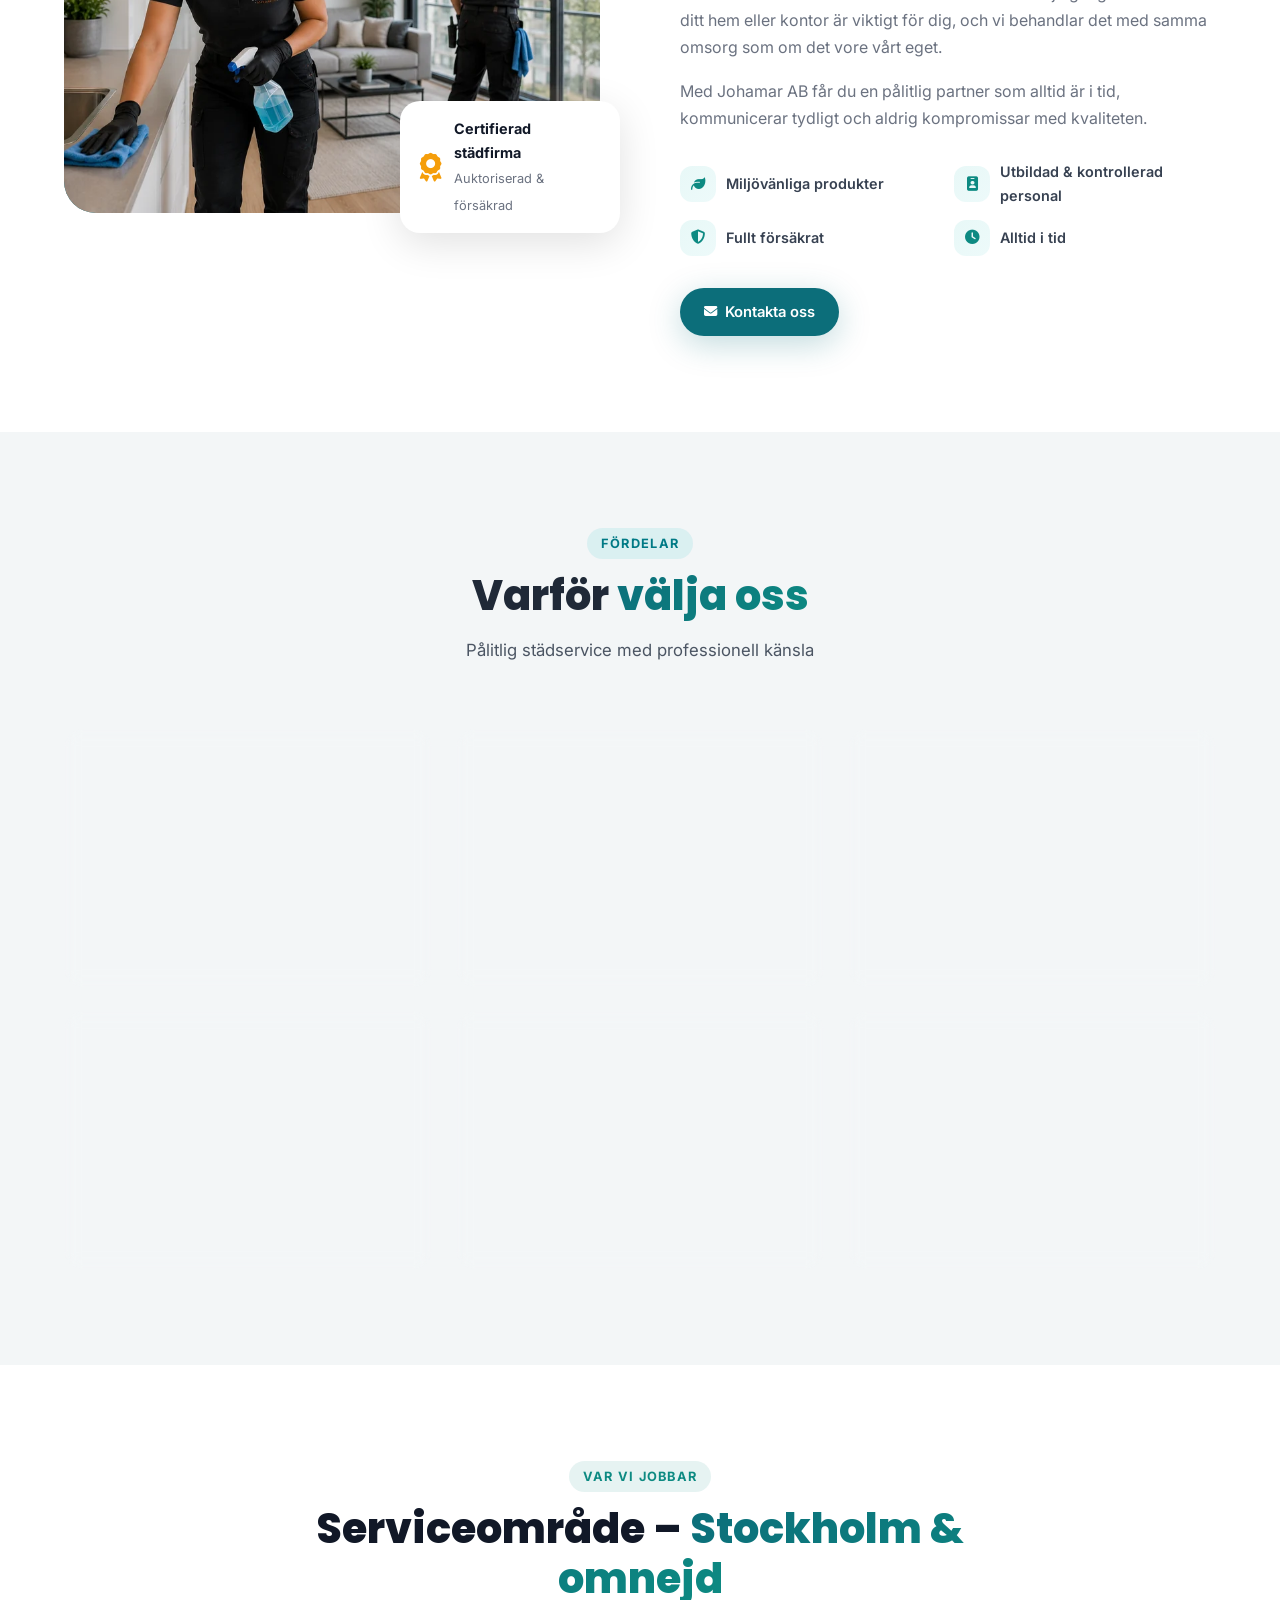
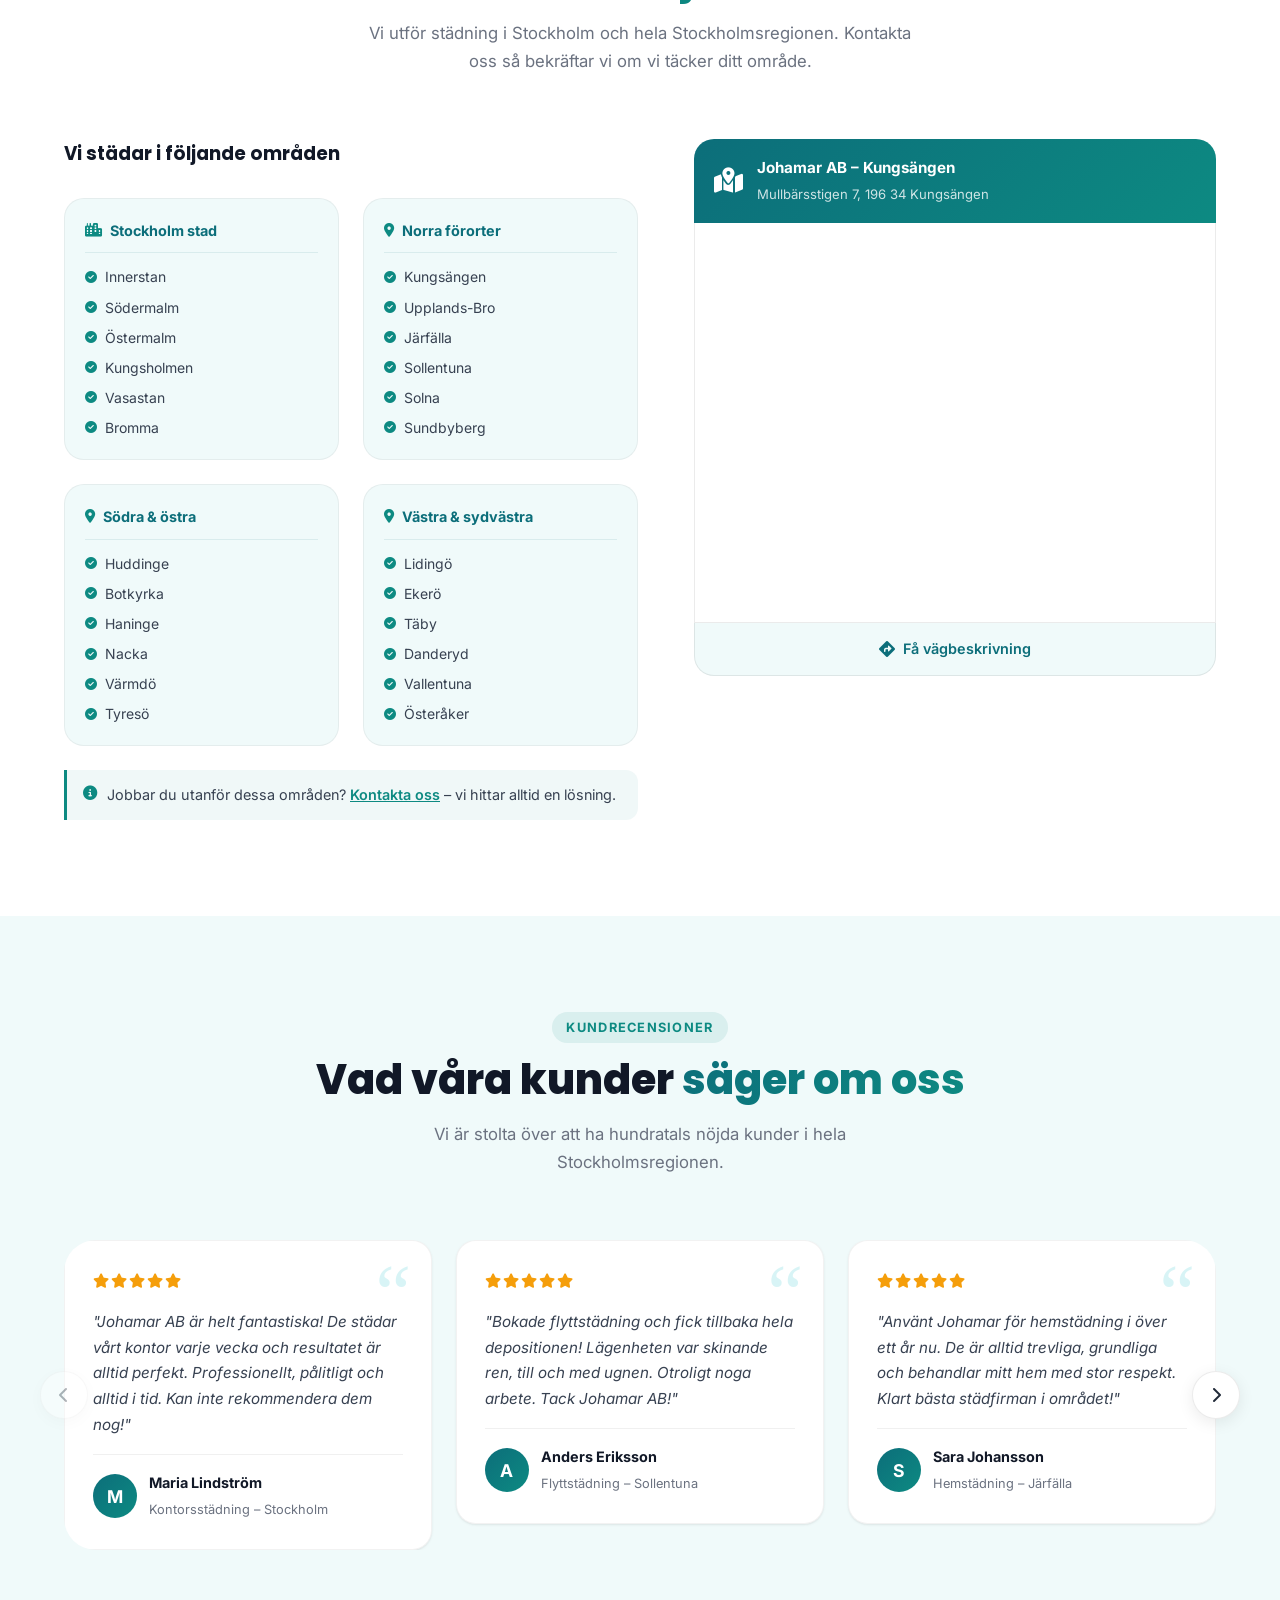
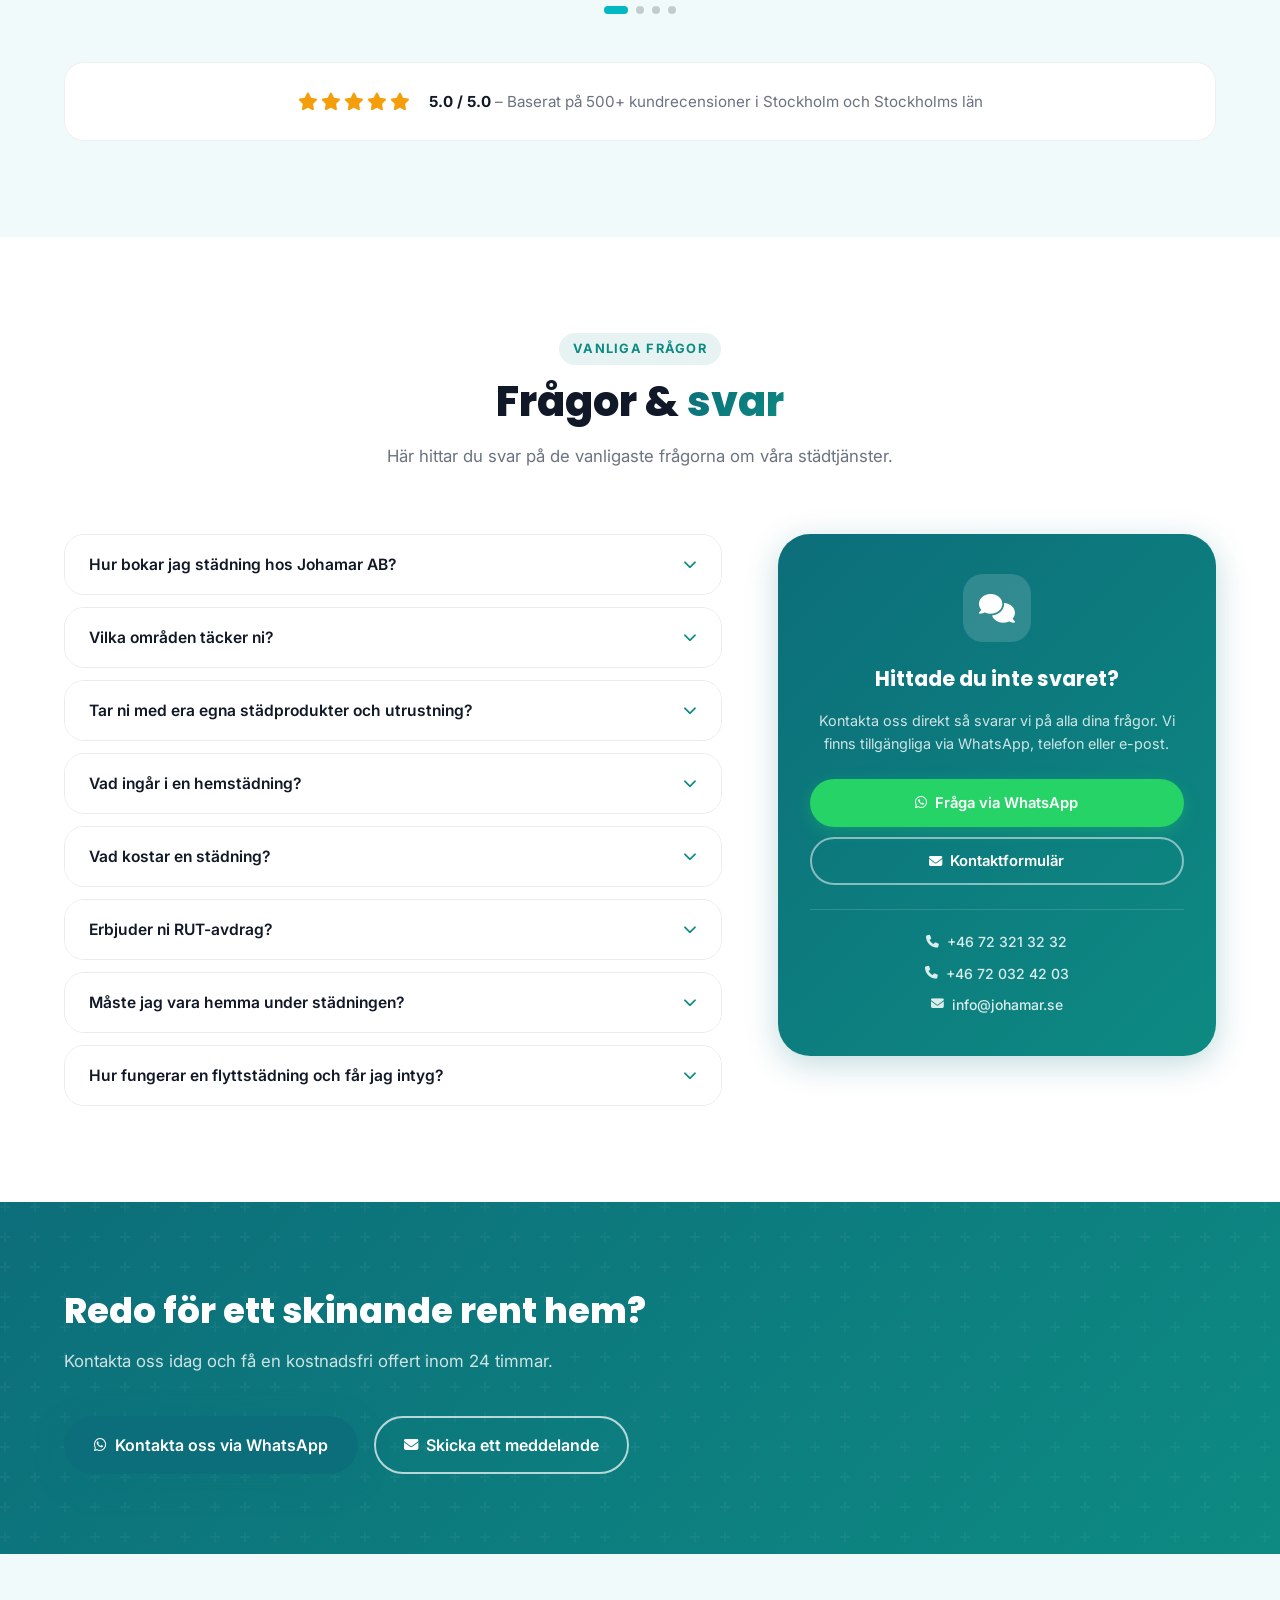
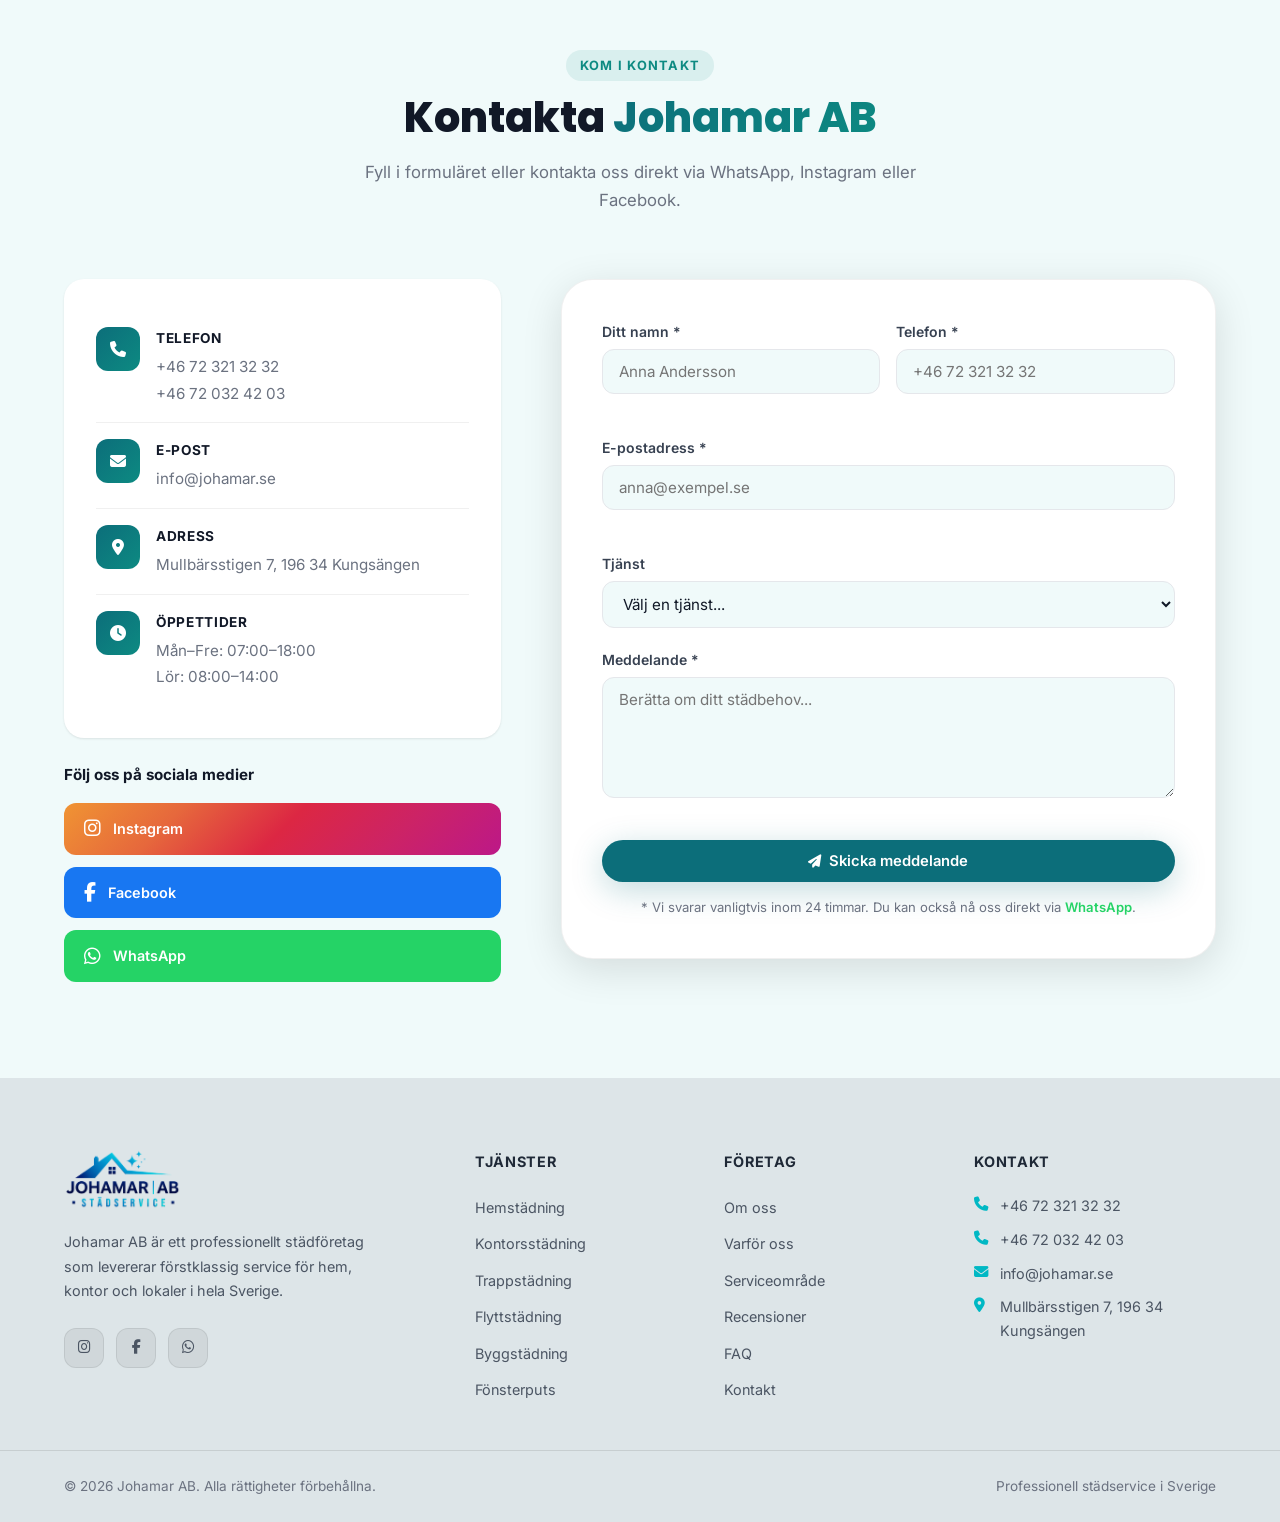
==== commit f6ad5986: "Complete SEO optimization: meta, schema, landing pages, sitemap Technical SEO (index.html): - New H1" ====
--- a/index.html
+++ b/index.html
@@ -4,32 +4,42 @@
   <meta charset="UTF-8" />
   <meta name="viewport" content="width=device-width, initial-scale=1.0" />
 
-  <!-- SEO Meta Tags -->
-  <title>Johamar AB – Städservice i Sverige | Hemstädning, Kontorsstädning, Flyttstädning</title>
-  <meta name="description" content="Johamar AB erbjuder professionell städservice i Sverige. Vi utför hemstädning, kontorsstädning, trappstädning, flyttstädning, byggstädning och fönsterputs. Kontakta oss idag!" />
-  <meta name="keywords" content="städfirma, städservice, hemstädning, kontorsstädning, flyttstädning, byggstädning, trappstädning, fönsterputs, Johamar AB, städning Sverige, professionell städning" />
+  <!-- Primary SEO -->
+  <title>Städfirma Stockholm – Johamar AB | Hemstädning, Kontorsstädning, Flyttstädning</title>
+  <meta name="description" content="Johamar AB är din pålitliga städfirma i Stockholm. Vi erbjuder hemstädning, kontorsstädning, flyttstädning, trappstädning, byggstädning och fönsterputs i hela Stockholmsregionen. RUT-avdrag. Begär offert idag!" />
+  <meta name="keywords" content="städfirma Stockholm, hemstädning Stockholm, kontorsstädning Stockholm, flyttstädning Stockholm, trappstädning Stockholm, byggstädning Stockholm, fönsterputs Stockholm, städservice Stockholm, professionell städning Stockholm, Johamar AB" />
   <meta name="author" content="Johamar AB" />
-  <meta name="robots" content="index, follow" />
+  <meta name="robots" content="index, follow, max-snippet:-1, max-image-preview:large, max-video-preview:-1" />
+  <meta name="geo.region" content="SE-AB" />
+  <meta name="geo.placename" content="Stockholm" />
+
+  <!-- Canonical -->
+  <link rel="canonical" href="https://wil20son76-droid.github.io/johamar-web/" />
 
   <!-- Open Graph -->
   <meta property="og:type" content="website" />
-  <meta property="og:title" content="Johamar AB – Professionell Städservice" />
-  <meta property="og:description" content="Vi levererar högkvalitativ städservice för hem och kontor i hela Sverige. Pålitlig, noggrann och professionell städning." />
-  <meta property="og:image" content="assets/images/logo-transparente.png" />
-  <!-- TODO: Ändra og:url till din faktiska domän -->
-  <meta property="og:url" content="https://www.johamarab.se" />
+  <meta property="og:locale" content="sv_SE" />
+  <meta property="og:site_name" content="Johamar AB" />
+  <meta property="og:title" content="Städfirma Stockholm – Johamar AB | Professionell Städservice" />
+  <meta property="og:description" content="Johamar AB – din pålitliga städfirma i Stockholm. Hemstädning, kontorsstädning, flyttstädning & mer. RUT-avdrag. Begär gratis offert!" />
+  <meta property="og:image" content="https://wil20son76-droid.github.io/johamar-web/assets/images/hero-main.png" />
+  <meta property="og:image:width" content="1200" />
+  <meta property="og:image:height" content="630" />
+  <meta property="og:url" content="https://wil20son76-droid.github.io/johamar-web/" />
 
   <!-- Twitter Card -->
   <meta name="twitter:card" content="summary_large_image" />
-  <meta name="twitter:title" content="Johamar AB – Professionell Städservice" />
-  <meta name="twitter:description" content="Hemstädning, kontorsstädning, flyttstädning och mer. Kontakta Johamar AB idag!" />
-
-  <!-- Canonical -->
-  <!-- TODO: Ändra till din faktiska domän -->
-  <link rel="canonical" href="https://www.johamarab.se" />
+  <meta name="twitter:title" content="Städfirma Stockholm – Johamar AB" />
+  <meta name="twitter:description" content="Professionell städservice i Stockholm. Hemstädning, kontorsstädning, flyttstädning & mer. RUT-avdrag 50%." />
+  <meta name="twitter:image" content="https://wil20son76-droid.github.io/johamar-web/assets/images/hero-main.png" />
+
+  <!-- Preload critical resources -->
+  <link rel="preload" as="image" href="assets/images/hero-main.webp" />
+  <link rel="preload" as="style" href="assets/css/style.css" />
 
   <!-- Favicon -->
   <link rel="icon" type="image/png" href="assets/images/logo-transparente.png" />
+  <link rel="apple-touch-icon" href="assets/images/logo-transparente.png" />
 
   <!-- Fonts -->
   <link rel="preconnect" href="https://fonts.googleapis.com" />
@@ -42,38 +52,96 @@
   <!-- Stylesheet -->
   <link rel="stylesheet" href="assets/css/style.css" />
 
-  <!-- Schema.org Structured Data -->
+  <!-- Schema.org: LocalBusiness + CleaningService -->
   <script type="application/ld+json">
   {
     "@context": "https://schema.org",
-    "@type": "LocalBusiness",
-    "name": "Johamar AB",
-    "description": "Professionell städservice för hem och kontor i Sverige",
-    "image": "assets/images/logo-transparente.png",
-    "@id": "https://www.johamarab.se",
-    "url": "https://www.johamarab.se",
-    "telephone": "+46723213232",
-    "address": {
-      "@type": "PostalAddress",
-      "streetAddress": "Mullbärsstigen 7",
-      "postalCode": "196 34",
-      "addressLocality": "Kungsängen",
-      "addressCountry": "SE"
-    },
-    "geo": {
-      "@type": "GeoCoordinates"
-    },
-    "openingHoursSpecification": [
+    "@graph": [
       {
-        "@type": "OpeningHoursSpecification",
-        "dayOfWeek": ["Monday","Tuesday","Wednesday","Thursday","Friday"],
-        "opens": "07:00",
-        "closes": "18:00"
+        "@type": ["LocalBusiness", "ProfessionalService"],
+        "@id": "https://wil20son76-droid.github.io/johamar-web/#business",
+        "name": "Johamar AB",
+        "legalName": "Johamar AB",
+        "description": "Professionell städfirma i Stockholm. Vi erbjuder hemstädning, kontorsstädning, flyttstädning, trappstädning, byggstädning och fönsterputs i Stockholm och hela Stockholmsregionen.",
+        "image": "https://wil20son76-droid.github.io/johamar-web/assets/images/logo-transparente.png",
+        "logo": "https://wil20son76-droid.github.io/johamar-web/assets/images/logo-transparente.png",
+        "url": "https://wil20son76-droid.github.io/johamar-web/",
+        "telephone": "+46723213232",
+        "email": "info@johamar.se",
+        "address": {
+          "@type": "PostalAddress",
+          "streetAddress": "Mullbärsstigen 7",
+          "postalCode": "196 34",
+          "addressLocality": "Kungsängen",
+          "addressRegion": "Stockholm",
+          "addressCountry": "SE"
+        },
+        "geo": {
+          "@type": "GeoCoordinates",
+          "latitude": 59.4976,
+          "longitude": 17.7526
+        },
+        "areaServed": [
+          {"@type": "City", "name": "Stockholm"},
+          {"@type": "City", "name": "Kungsängen"},
+          {"@type": "City", "name": "Järfälla"},
+          {"@type": "City", "name": "Sollentuna"},
+          {"@type": "City", "name": "Solna"},
+          {"@type": "City", "name": "Sundbyberg"},
+          {"@type": "City", "name": "Huddinge"},
+          {"@type": "City", "name": "Nacka"},
+          {"@type": "City", "name": "Täby"},
+          {"@type": "City", "name": "Bromma"}
+        ],
+        "hasOfferCatalog": {
+          "@type": "OfferCatalog",
+          "name": "Städtjänster Stockholm",
+          "itemListElement": [
+            {"@type": "Offer", "itemOffered": {"@type": "Service", "name": "Hemstädning Stockholm"}},
+            {"@type": "Offer", "itemOffered": {"@type": "Service", "name": "Kontorsstädning Stockholm"}},
+            {"@type": "Offer", "itemOffered": {"@type": "Service", "name": "Flyttstädning Stockholm"}},
+            {"@type": "Offer", "itemOffered": {"@type": "Service", "name": "Trappstädning Stockholm"}},
+            {"@type": "Offer", "itemOffered": {"@type": "Service", "name": "Byggstädning Stockholm"}},
+            {"@type": "Offer", "itemOffered": {"@type": "Service", "name": "Fönsterputs Stockholm"}}
+          ]
+        },
+        "openingHoursSpecification": [
+          {
+            "@type": "OpeningHoursSpecification",
+            "dayOfWeek": ["Monday","Tuesday","Wednesday","Thursday","Friday"],
+            "opens": "07:00",
+            "closes": "18:00"
+          }
+        ],
+        "sameAs": [
+          "https://www.instagram.com/johamar_stadservice/",
+          "https://www.facebook.com/profile.php?id=61590418451118"
+        ]
+      },
+      {
+        "@type": "WebSite",
+        "@id": "https://wil20son76-droid.github.io/johamar-web/#website",
+        "url": "https://wil20son76-droid.github.io/johamar-web/",
+        "name": "Johamar AB – Städfirma Stockholm",
+        "description": "Professionell städservice i Stockholm och Stockholmsregionen",
+        "publisher": {"@id": "https://wil20son76-droid.github.io/johamar-web/#business"},
+        "inLanguage": "sv-SE"
       }
-    ],
-    "sameAs": [
-      "https://www.instagram.com/johamar_stadservice/",
-      "https://www.facebook.com/profile.php?id=61590418451118"
+    ]
+  }
+  </script>
+  <!-- Schema.org: FAQPage -->
+  <script type="application/ld+json">
+  {
+    "@context": "https://schema.org",
+    "@type": "FAQPage",
+    "mainEntity": [
+      {"@type":"Question","name":"Hur bokar jag städning hos Johamar AB?","acceptedAnswer":{"@type":"Answer","text":"Kontakta oss via WhatsApp på +46 72 321 32 32, ring direkt eller fyll i kontaktformuläret. Vi svarar vanligtvis inom några timmar."}},
+      {"@type":"Question","name":"Vilka områden täcker ni?","acceptedAnswer":{"@type":"Answer","text":"Vi utför städning i Stockholm och hela Stockholmsregionen, inklusive Kungsängen, Järfälla, Sollentuna, Solna, Sundbyberg, Huddinge, Nacka med flera."}},
+      {"@type":"Question","name":"Erbjuder ni RUT-avdrag?","acceptedAnswer":{"@type":"Answer","text":"Ja! Johamar AB är registrerade för RUT-avdrag. Du kan få upp till 50% rabatt på arbetskostnaden för hemstädning, fönsterputs och trappstädning."}},
+      {"@type":"Question","name":"Vad kostar en städning?","acceptedAnswer":{"@type":"Answer","text":"Priset beror på typ av städning, bostadens storlek och frekvens. Vi erbjuder alltid ett kostnadsfritt prisförslag inom 24 timmar. Vi har konkurrenskraftiga priser och erbjuder RUT-avdrag."}},
+      {"@type":"Question","name":"Tar ni med era egna städprodukter?","acceptedAnswer":{"@type":"Answer","text":"Ja, vi tar med all utrustning och professionella, miljövänliga städprodukter. Du behöver inte förbereda någonting."}},
+      {"@type":"Question","name":"Hur fungerar en flyttstädning?","acceptedAnswer":{"@type":"Answer","text":"Vi utför professionell flyttstädning enligt branschstandard som säkerställer att du får tillbaka din deposition. Vi kan utfärda städintyg på begäran."}}
     ]
   }
   </script>
@@ -149,12 +217,12 @@
           <span>Professionell städservice sedan dag ett</span>
         </div>
         <h1 class="hero-title">
-          Vi gör ditt hem<br />
-          <span class="gradient-text">skinande rent</span>
+          Städfirma i <span class="gradient-text">Stockholm</span><br />
+          du kan lita på
         </h1>
         <p class="hero-subtitle">
-          Johamar AB levererar förstklassig städservice för hem, kontor och lokaler i hela Sverige.
-          Pålitlig, noggrann och alltid i tid.
+          Johamar AB levererar professionell städservice i Stockholm och hela Stockholmsregionen.
+          Hemstädning, kontorsstädning, flyttstädning och mer – pålitlig, noggrann och alltid i tid.
         </p>
         <div class="hero-btns">
           <!-- TODO: Byt ut WhatsApp-numret mot ditt riktiga nummer -->
@@ -272,7 +340,7 @@
           </div>
           <h3>Hemstädning</h3>
           <p class="service-subtitle-text">Rent hem utan stress</p>
-          <p class="service-intro">Vi hjälper dig att hålla ditt hem rent och trivsamt med professionell hemstädning anpassad efter dina behov.</p>
+          <p class="service-intro">Professionell hemstädning i Stockholm anpassad efter dina behov. Våra erfarna städare skapar en ren och hälsosam miljö.</p>
           <button class="btn-las-mer" data-modal="modal-hemstadning" aria-label="Läs mer om Hemstädning">
             Läs mer <i class="fas fa-arrow-right"></i>
           </button>
@@ -294,7 +362,7 @@
           </div>
           <h3>Kontorsstädning</h3>
           <p class="service-subtitle-text">En ren arbetsplats för bättre produktivitet</p>
-          <p class="service-intro">Ett rent kontor bidrar till en trivsam arbetsmiljö och ger ett professionellt intryck för både medarbetare och besökare.</p>
+          <p class="service-intro">Professionell kontorsstädning i Stockholm – vi håller din arbetsplats fräsch, trivsam och representativ för medarbetare och besökare.</p>
           <button class="btn-las-mer" data-modal="modal-kontor" aria-label="Läs mer om Kontorsstädning">
             Läs mer <i class="fas fa-arrow-right"></i>
           </button>
@@ -316,7 +384,7 @@
           </div>
           <h3>Trappstädning</h3>
           <p class="service-subtitle-text">Välskötta entréer och gemensamma utrymmen</p>
-          <p class="service-intro">Regelbunden trappstädning bidrar till en ren, säker och välkomnande fastighet med hög standard.</p>
+          <p class="service-intro">Regelbunden trappstädning i Stockholm för rena, säkra och välkomnande trapphus och gemensamma utrymmen.</p>
           <button class="btn-las-mer" data-modal="modal-trapp" aria-label="Läs mer om Trappstädning">
             Läs mer <i class="fas fa-arrow-right"></i>
           </button>
@@ -339,7 +407,7 @@
           </div>
           <h3>Flyttstädning</h3>
           <p class="service-subtitle-text">Noggrann flyttstädning för en smidig flytt</p>
-          <p class="service-intro">Låt oss ta hand om städningen när du flyttar. Vi utför professionell flyttstädning enligt branschstandard.</p>
+          <p class="service-intro">Professionell flyttstädning i Stockholm enligt branschstandard – vi ser till att du får tillbaka din deposition.</p>
           <button class="btn-las-mer" data-modal="modal-flytt" aria-label="Läs mer om Flyttstädning">
             Läs mer <i class="fas fa-arrow-right"></i>
           </button>
@@ -361,7 +429,7 @@
           </div>
           <h3>Byggstädning</h3>
           <p class="service-subtitle-text">Professionell städning efter bygg- och renoveringsarbeten</p>
-          <p class="service-intro">Efter ett byggprojekt krävs en grundlig rengöring. Vi avlägsnar byggdamm och rester med stor noggrannhet.</p>
+          <p class="service-intro">Professionell byggstädning i Stockholm efter renovering eller nybygge – vi avlägsnar byggdamm och skräp med stor noggrannhet.</p>
           <button class="btn-las-mer" data-modal="modal-bygg" aria-label="Läs mer om Byggstädning">
             Läs mer <i class="fas fa-arrow-right"></i>
           </button>
@@ -383,13 +451,27 @@
           </div>
           <h3>Fönsterputs</h3>
           <p class="service-subtitle-text">Skinande rena fönster med professionellt resultat</p>
-          <p class="service-intro">Rena fönster ger bättre ljusinsläpp och ett fräschare intryck. Vi erbjuder professionell fönsterputs för alla behov.</p>
+          <p class="service-intro">Professionell fönsterputs i Stockholm för privatpersoner och företag – skinande rena fönster, insida och utsida.</p>
           <button class="btn-las-mer" data-modal="modal-fonster" aria-label="Läs mer om Fönsterputs">
             Läs mer <i class="fas fa-arrow-right"></i>
           </button>
         </div>
 
       </div>
+
+      <!-- SEO: Internal links to service landing pages -->
+      <div class="service-lp-links" data-aos="fade-up">
+        <p class="lp-links-label">Läs mer om varje tjänst i Stockholm:</p>
+        <div class="lp-links-row">
+          <a href="hemstadning-stockholm.html" class="lp-link-pill">Hemstädning Stockholm</a>
+          <a href="kontorsstadning-stockholm.html" class="lp-link-pill">Kontorsstädning Stockholm</a>
+          <a href="trappstadning-stockholm.html" class="lp-link-pill">Trappstädning Stockholm</a>
+          <a href="flyttstadning-stockholm.html" class="lp-link-pill">Flyttstädning Stockholm</a>
+          <a href="byggstadning-stockholm.html" class="lp-link-pill">Byggstädning Stockholm</a>
+          <a href="fonsterputs-stockholm.html" class="lp-link-pill">Fönsterputs Stockholm</a>
+        </div>
+      </div>
+
     </div>
   </section>
 
@@ -1114,8 +1196,6 @@
     <i class="fas fa-chevron-up"></i>
   </button>
 
-  <!-- JavaScript -->
-  <script src="assets/js/main.js"></script>
   <!-- ========== SERVICE MODALS ========== -->
   <!-- Modal: Hemstädning -->
   <div class="svc-modal" id="modal-hemstadning" role="dialog" aria-modal="true" aria-label="Hemstädning">
@@ -1321,5 +1401,8 @@
     </div>
   </div>
 
+
+  <!-- JavaScript -->
+  <script src="assets/js/main.js"></script>
 </body>
 </html>
--- a/assets/css/style.css
+++ b/assets/css/style.css
@@ -836,9 +836,11 @@
   max-width: 640px;
   max-height: 88vh;
   overflow-y: auto;
+  -webkit-overflow-scrolling: touch;
+  overscroll-behavior: contain;
   transform: scale(.94) translateY(16px);
   transition: transform .35s cubic-bezier(.34,1.26,.64,1);
-  overscroll-behavior: contain;
+  z-index: 1;
 }
 .svc-modal.open .svc-modal-box {
   transform: scale(1) translateY(0);
@@ -850,13 +852,14 @@
 .svc-modal-box::-webkit-scrollbar-thumb { background: var(--light); border-radius: 4px; }
 
 .svc-modal-close {
-  position: sticky;
-  top: 16px;
-  float: right;
-  margin: 16px 16px -44px auto;
+  position: absolute;
+  top: 14px;
+  right: 14px;
+  z-index: 10;
   width: 36px; height: 36px;
   border-radius: var(--radius-full);
-  background: rgba(0,0,0,.06);
+  background: rgba(255,255,255,.9);
+  backdrop-filter: blur(4px);
   color: var(--dark-2);
   border: none;
   display: flex;
@@ -865,7 +868,7 @@
   font-size: .95rem;
   cursor: pointer;
   transition: all var(--transition);
-  z-index: 1;
+  box-shadow: 0 2px 8px rgba(0,0,0,.15);
 }
 .svc-modal-close:hover { background: #00B8C4; color: var(--white); }
 
@@ -2054,3 +2057,45 @@
   .social-links { gap: 10px; }
   .footer-bottom-inner { flex-direction: column; text-align: center; }
 }
+
+/* ============================================
+   SERVICE LP LINKS (SEO internal links)
+   ============================================ */
+.service-lp-links {
+  text-align: center;
+  margin-top: 48px;
+  padding-top: 40px;
+  border-top: 1px solid rgba(0,0,0,.06);
+}
+.lp-links-label {
+  font-size: .85rem;
+  color: var(--mid);
+  font-weight: 500;
+  margin-bottom: 16px;
+  text-transform: uppercase;
+  letter-spacing: .05em;
+}
+.lp-links-row {
+  display: flex;
+  flex-wrap: wrap;
+  gap: 10px;
+  justify-content: center;
+}
+.lp-link-pill {
+  display: inline-block;
+  background: #F3F6F7;
+  color: #374151;
+  font-size: .85rem;
+  font-weight: 500;
+  padding: 7px 18px;
+  border-radius: 999px;
+  border: 1px solid #E5E7EB;
+  text-decoration: none;
+  transition: all .2s;
+}
+.lp-link-pill:hover {
+  background: #00B8C4;
+  color: #fff;
+  border-color: #00B8C4;
+  transform: translateY(-2px);
+}
--- a/assets/css/style.css
+++ b/assets/css/style.css
@@ -836,9 +836,11 @@
   max-width: 640px;
   max-height: 88vh;
   overflow-y: auto;
+  -webkit-overflow-scrolling: touch;
+  overscroll-behavior: contain;
   transform: scale(.94) translateY(16px);
   transition: transform .35s cubic-bezier(.34,1.26,.64,1);
-  overscroll-behavior: contain;
+  z-index: 1;
 }
 .svc-modal.open .svc-modal-box {
   transform: scale(1) translateY(0);
@@ -850,13 +852,14 @@
 .svc-modal-box::-webkit-scrollbar-thumb { background: var(--light); border-radius: 4px; }
 
 .svc-modal-close {
-  position: sticky;
-  top: 16px;
-  float: right;
-  margin: 16px 16px -44px auto;
+  position: absolute;
+  top: 14px;
+  right: 14px;
+  z-index: 10;
   width: 36px; height: 36px;
   border-radius: var(--radius-full);
-  background: rgba(0,0,0,.06);
+  background: rgba(255,255,255,.9);
+  backdrop-filter: blur(4px);
   color: var(--dark-2);
   border: none;
   display: flex;
@@ -865,7 +868,7 @@
   font-size: .95rem;
   cursor: pointer;
   transition: all var(--transition);
-  z-index: 1;
+  box-shadow: 0 2px 8px rgba(0,0,0,.15);
 }
 .svc-modal-close:hover { background: #00B8C4; color: var(--white); }
 
@@ -2054,3 +2057,45 @@
   .social-links { gap: 10px; }
   .footer-bottom-inner { flex-direction: column; text-align: center; }
 }
+
+/* ============================================
+   SERVICE LP LINKS (SEO internal links)
+   ============================================ */
+.service-lp-links {
+  text-align: center;
+  margin-top: 48px;
+  padding-top: 40px;
+  border-top: 1px solid rgba(0,0,0,.06);
+}
+.lp-links-label {
+  font-size: .85rem;
+  color: var(--mid);
+  font-weight: 500;
+  margin-bottom: 16px;
+  text-transform: uppercase;
+  letter-spacing: .05em;
+}
+.lp-links-row {
+  display: flex;
+  flex-wrap: wrap;
+  gap: 10px;
+  justify-content: center;
+}
+.lp-link-pill {
+  display: inline-block;
+  background: #F3F6F7;
+  color: #374151;
+  font-size: .85rem;
+  font-weight: 500;
+  padding: 7px 18px;
+  border-radius: 999px;
+  border: 1px solid #E5E7EB;
+  text-decoration: none;
+  transition: all .2s;
+}
+.lp-link-pill:hover {
+  background: #00B8C4;
+  color: #fff;
+  border-color: #00B8C4;
+  transform: translateY(-2px);
+}
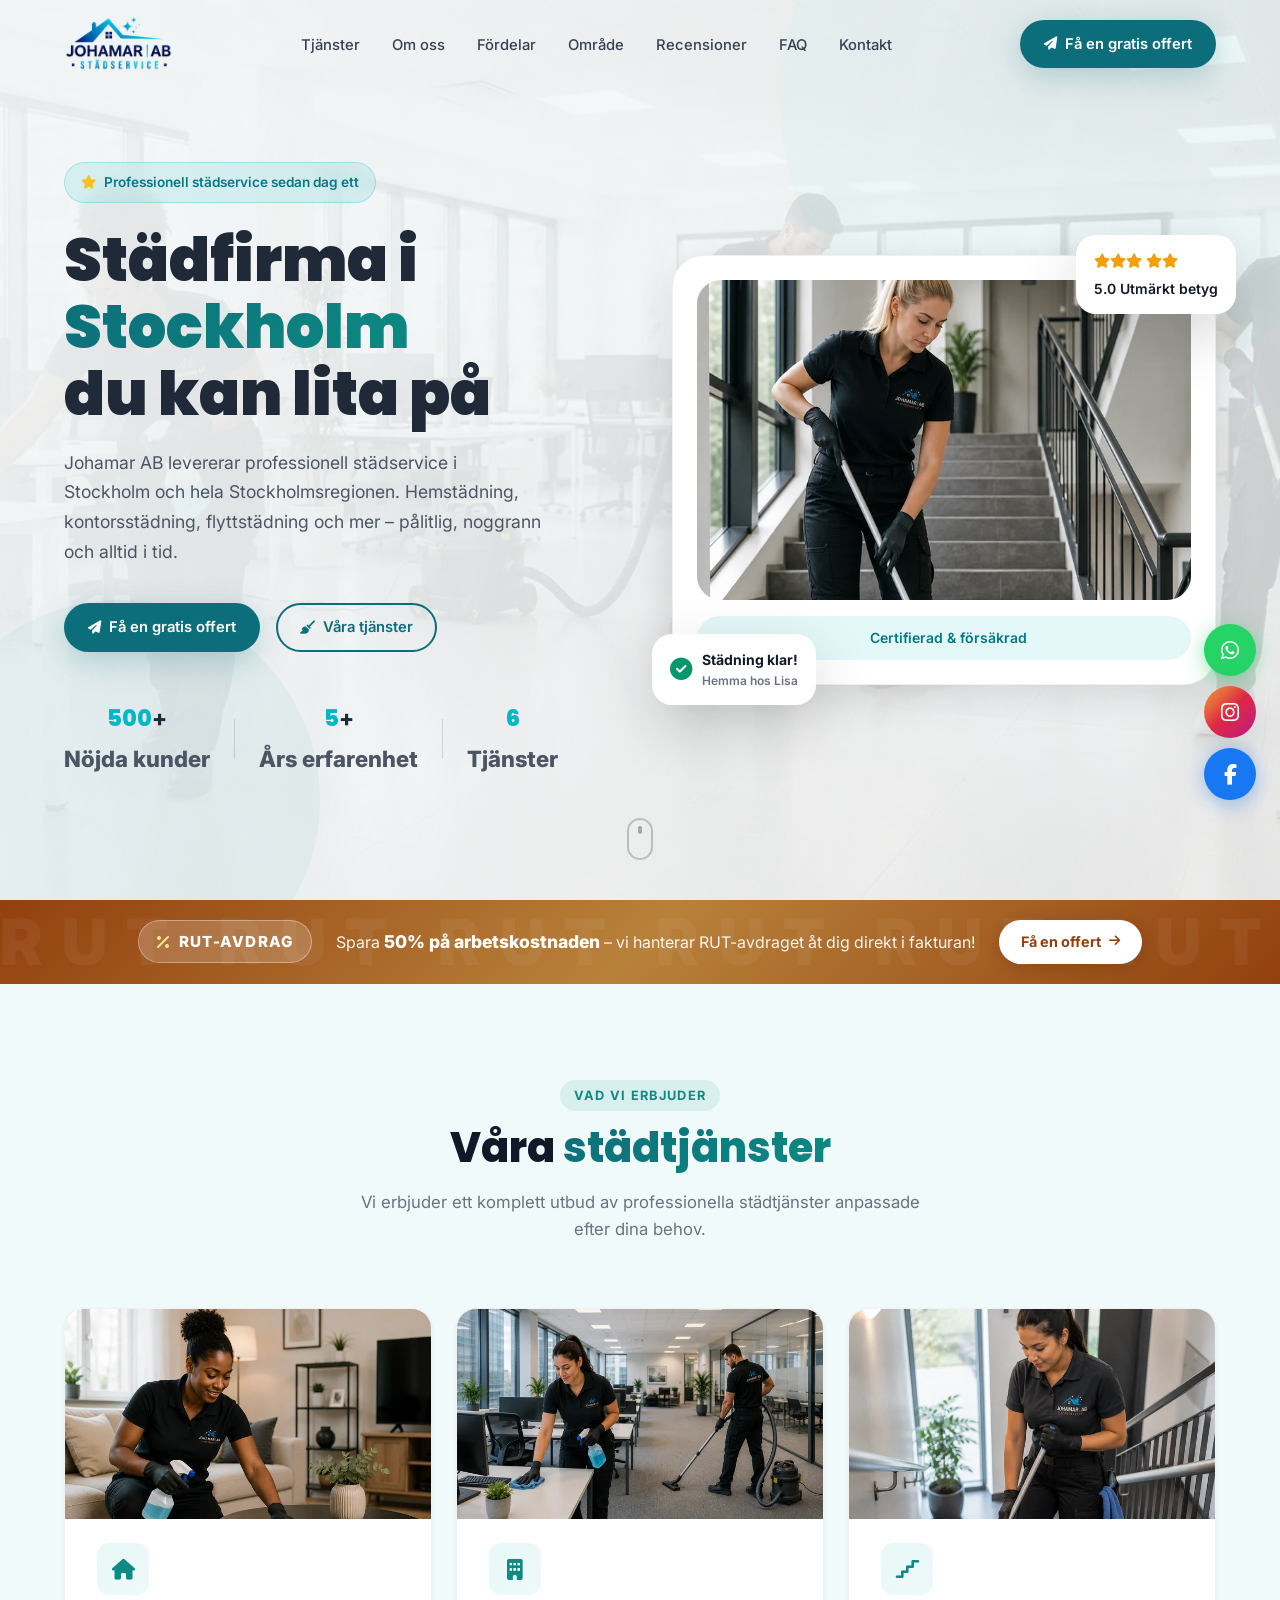
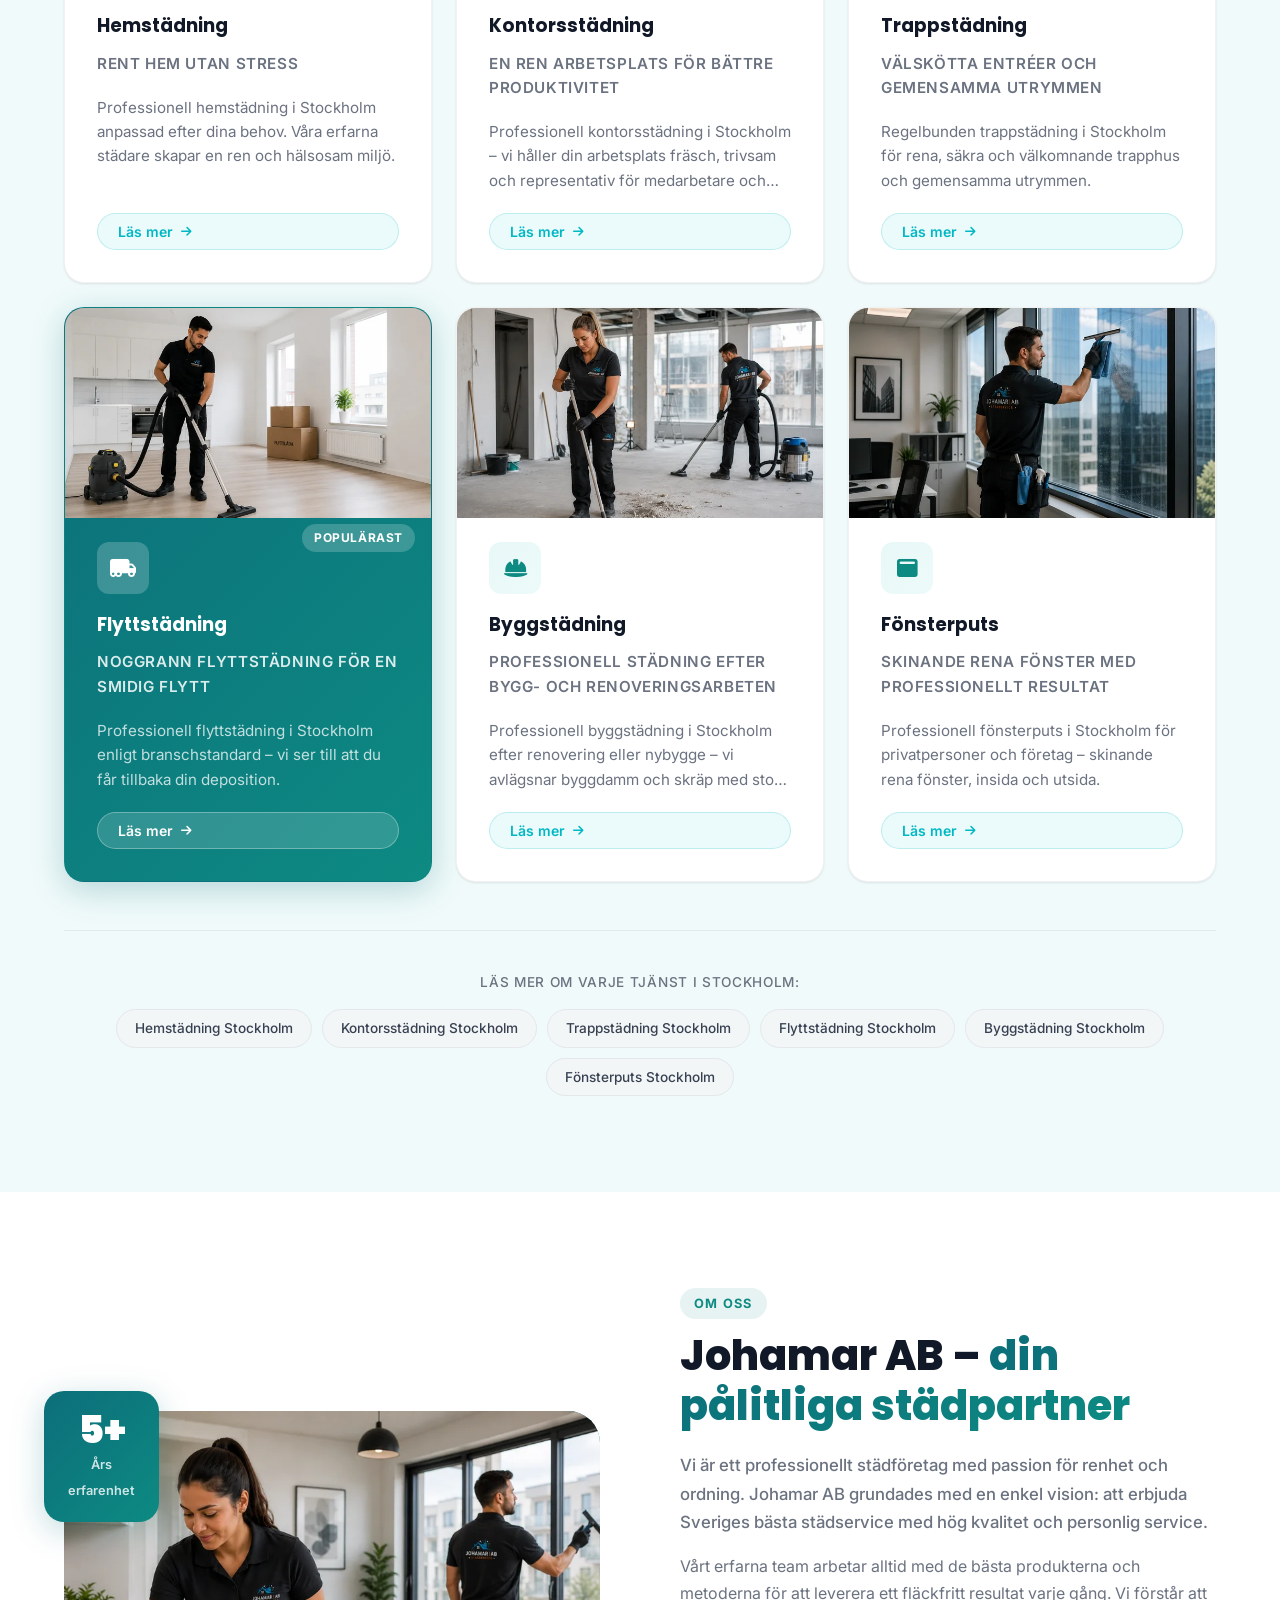
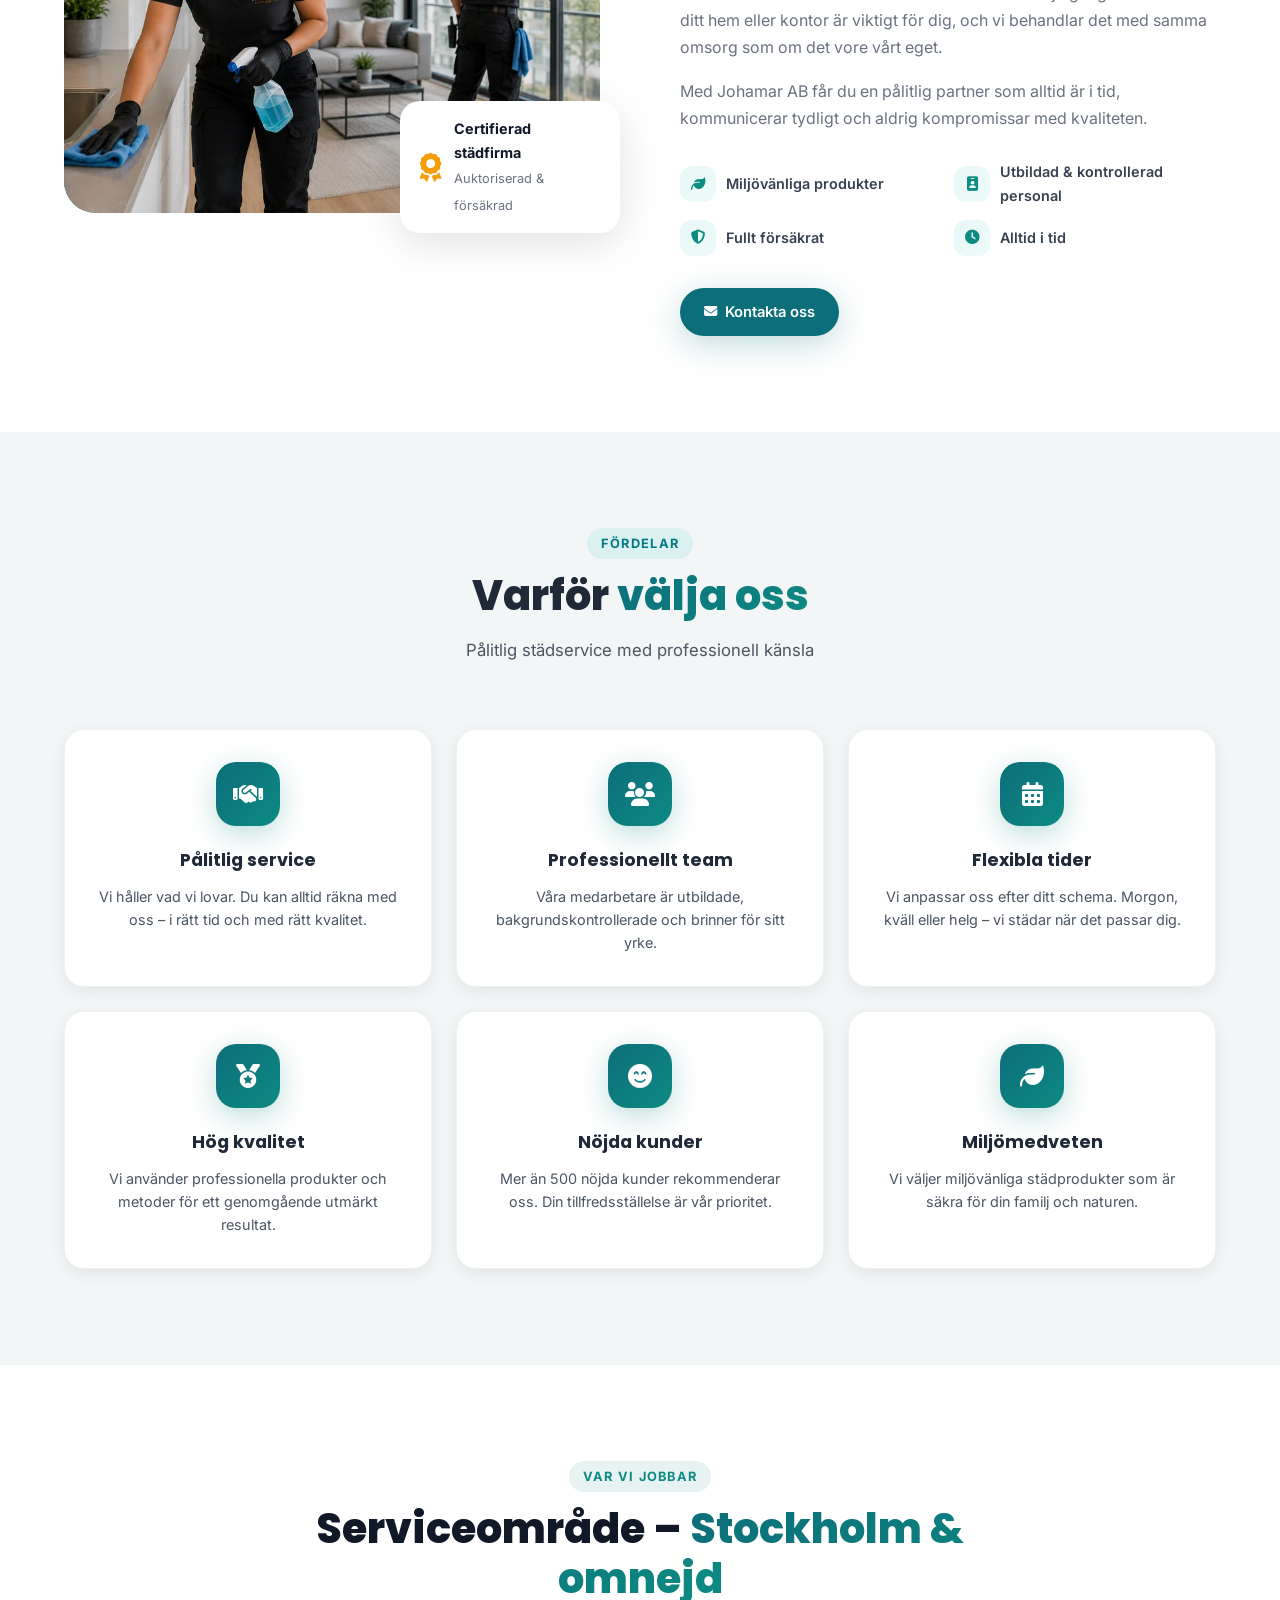
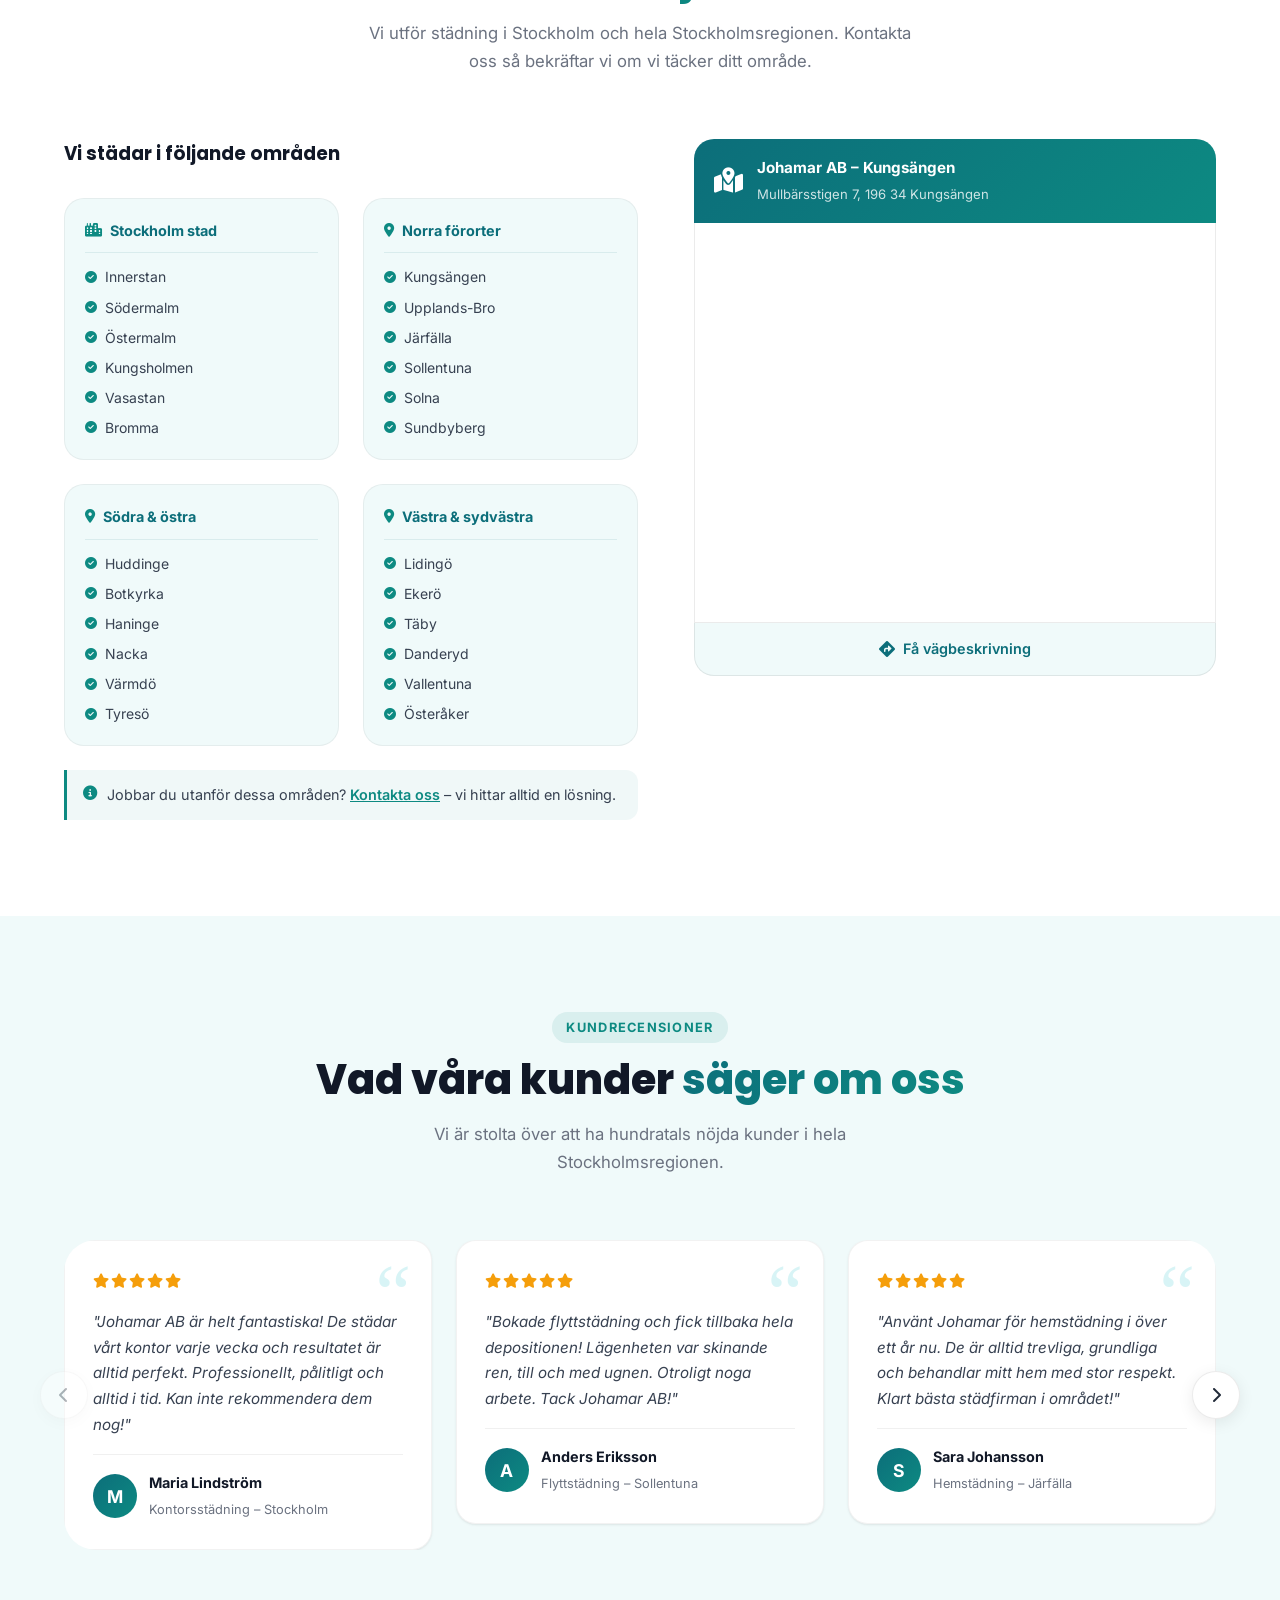
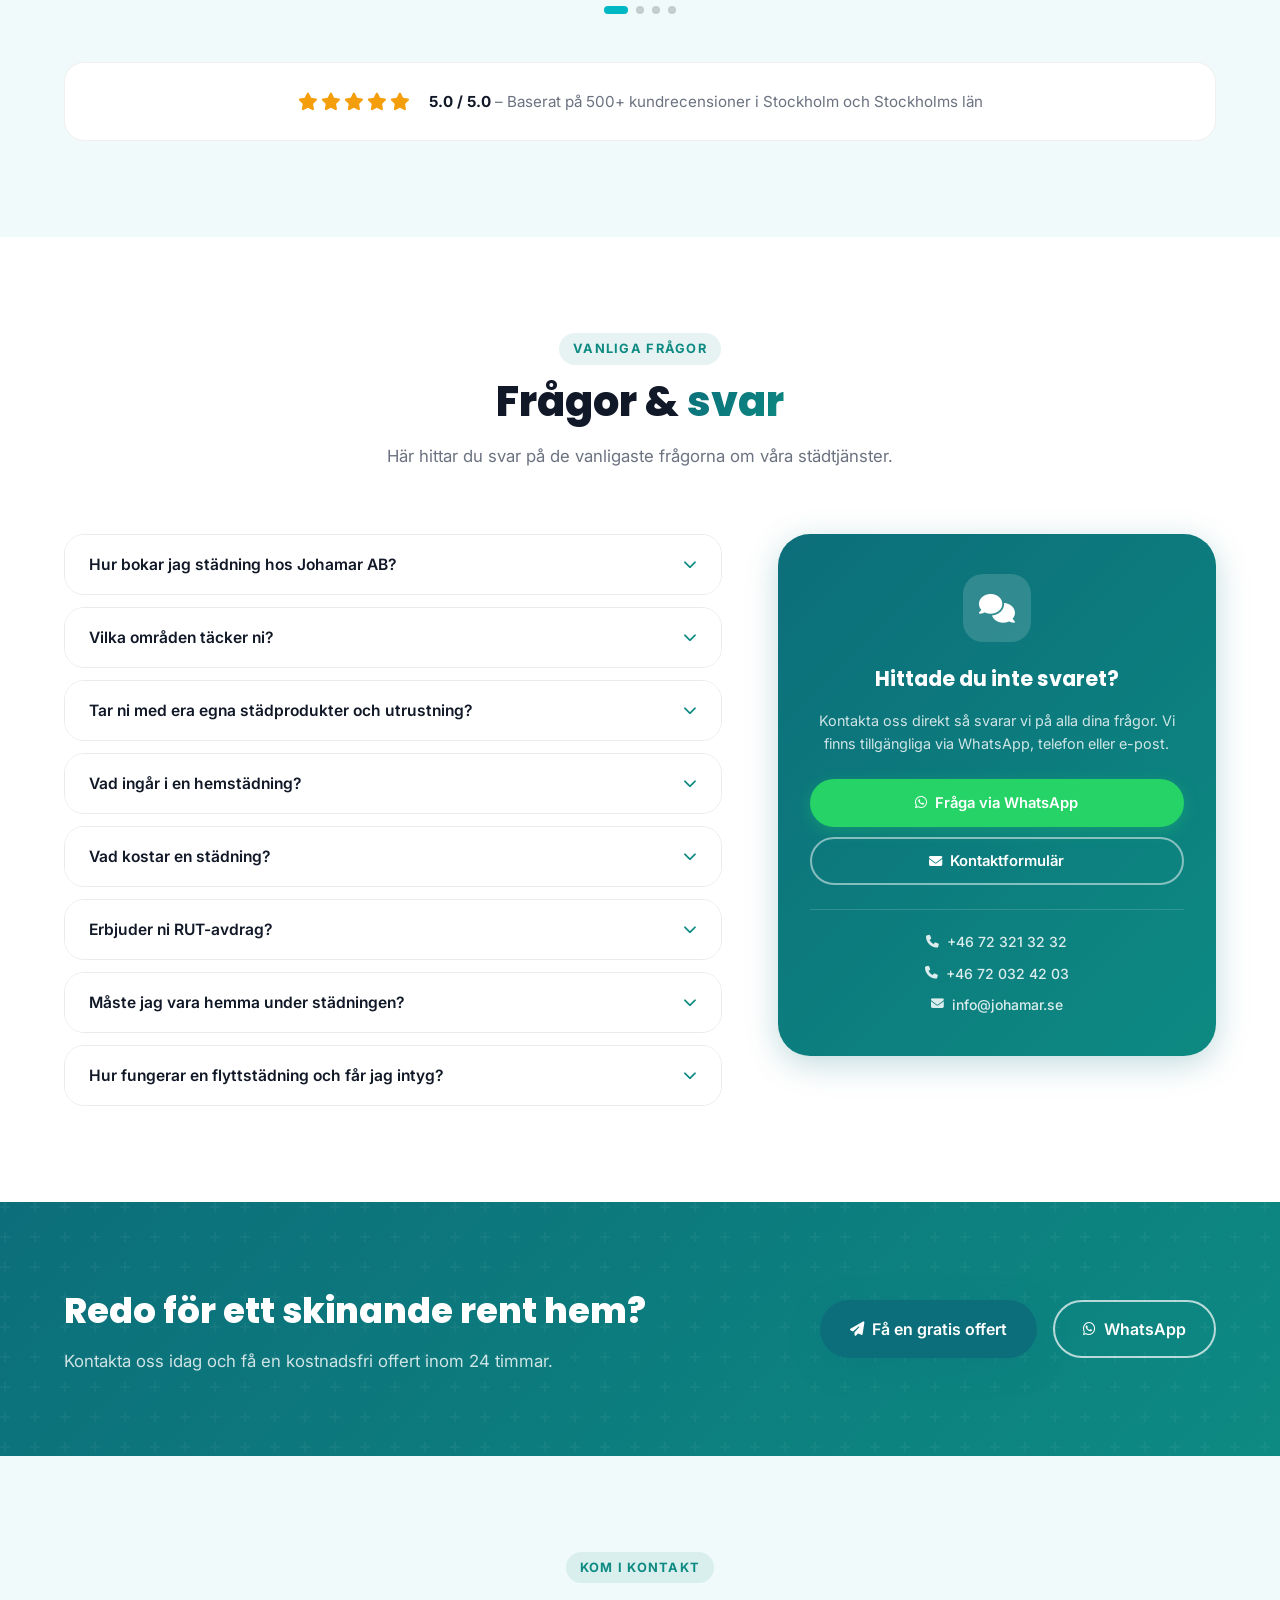
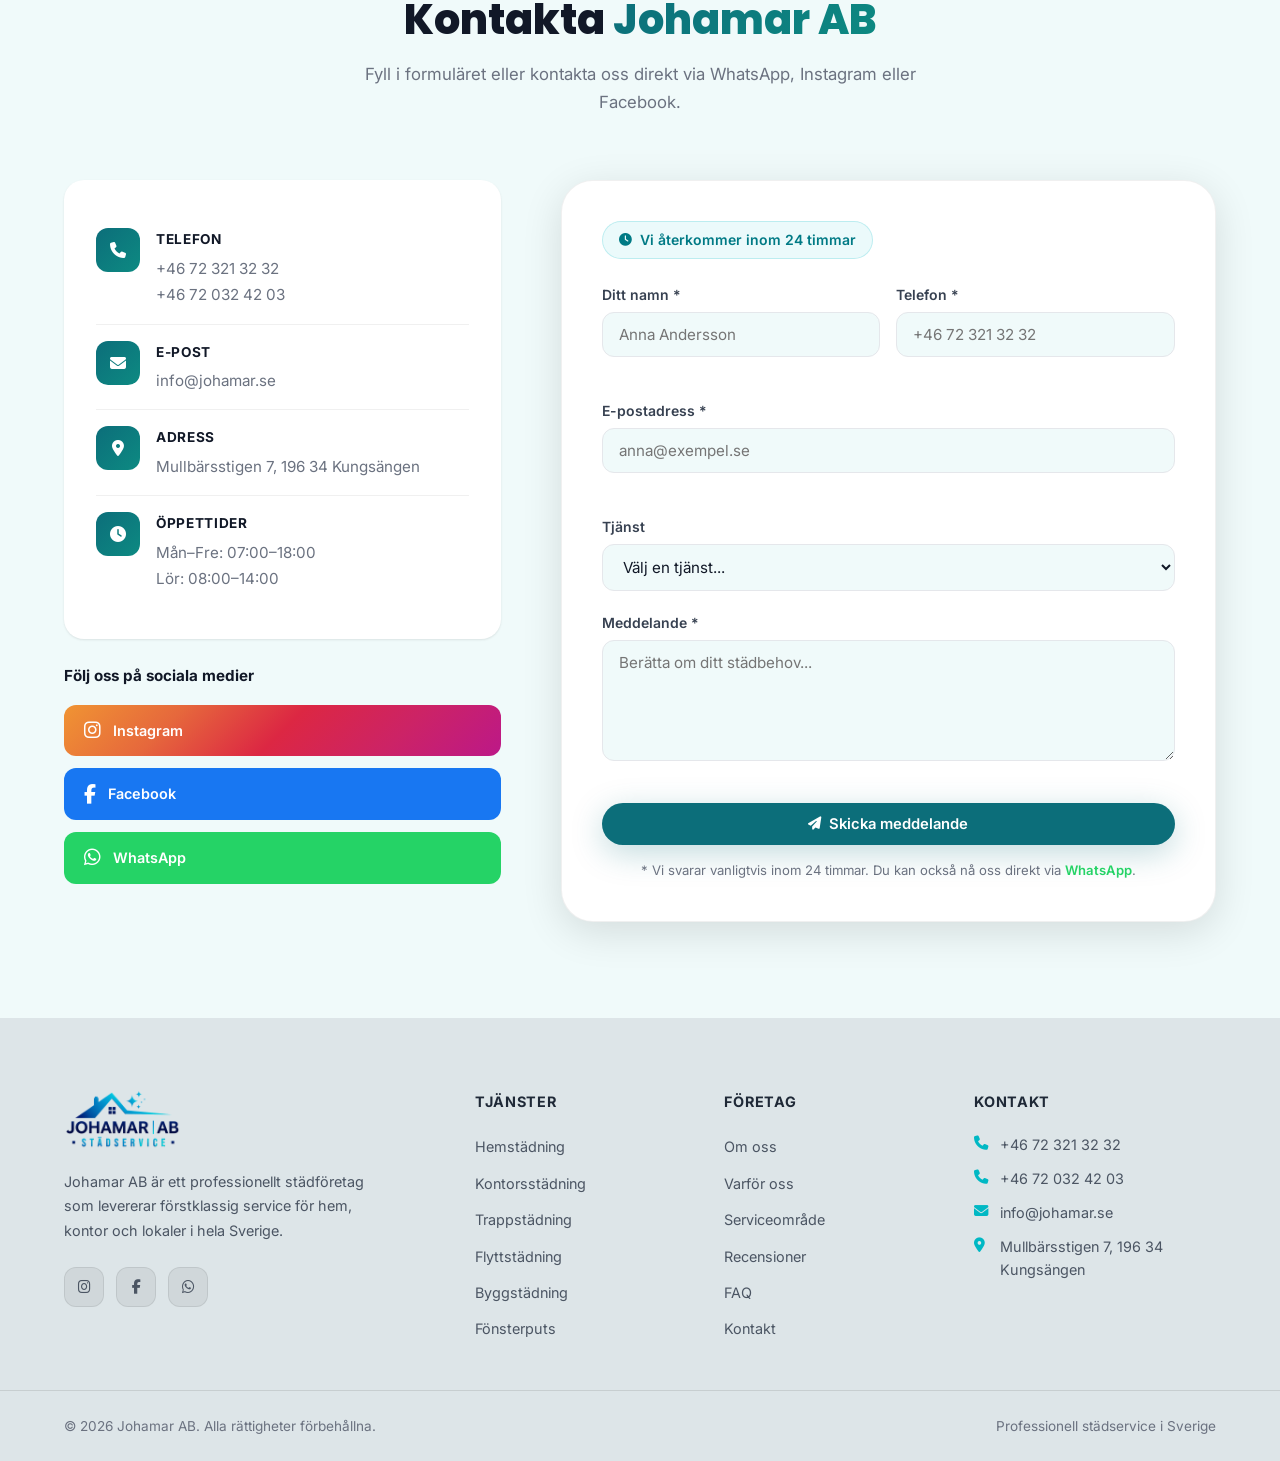
==== commit 7880faa2: "Replace nav CTA with 'Få en gratis offert' → contact form scroll - Nav button: WhatsApp link → #cont" ====
--- a/index.html
+++ b/index.html
@@ -177,9 +177,9 @@
 
       <div class="header-actions">
         <!-- TODO: Byt ut WhatsApp-numret mot ditt riktiga nummer (format: 46723213232 utan +) -->
-        <a href="https://wa.me/46723213232?text=Hej%20Johamar%20AB!%20Jag%20vill%20boka%20städning." class="btn btn-whatsapp" target="_blank" rel="noopener">
-          <i class="fab fa-whatsapp"></i>
-          <span>Boka nu</span>
+        <a href="#contactForm" class="btn btn-primary nav-cta">
+          <i class="fas fa-paper-plane"></i>
+          <span>Få en gratis offert</span>
         </a>
         <button class="hamburger" id="hamburger" aria-label="Öppna meny" aria-expanded="false">
           <span></span><span></span><span></span>
@@ -226,9 +226,9 @@
         </p>
         <div class="hero-btns">
           <!-- TODO: Byt ut WhatsApp-numret mot ditt riktiga nummer -->
-          <a href="https://wa.me/46723213232?text=Hej%20Johamar%20AB!%20Jag%20vill%20boka%20städning." class="btn btn-primary" target="_blank" rel="noopener">
-            <i class="fab fa-whatsapp"></i>
-            Boka via WhatsApp
+          <a href="#contactForm" class="btn btn-primary">
+            <i class="fas fa-paper-plane"></i>
+            Få en gratis offert
           </a>
           <a href="#services" class="btn btn-outline">
             <i class="fas fa-broom"></i>
@@ -971,13 +971,13 @@
       </div>
       <div class="cta-actions">
         <!-- TODO: Byt ut WhatsApp-numret mot ditt riktiga nummer -->
-        <a href="https://wa.me/46723213232?text=Hej%20Johamar%20AB!%20Jag%20vill%20ha%20en%20offert." class="btn btn-primary btn-lg" target="_blank" rel="noopener">
+        <a href="#contactForm" class="btn btn-primary btn-lg">
+          <i class="fas fa-paper-plane"></i>
+          Få en gratis offert
+        </a>
+        <a href="https://wa.me/46723213232?text=Hej%20Johamar%20AB!%20Jag%20vill%20boka%20städning." class="btn btn-outline-white btn-lg" target="_blank" rel="noopener">
           <i class="fab fa-whatsapp"></i>
-          Kontakta oss via WhatsApp
-        </a>
-        <a href="#contact" class="btn btn-outline-white btn-lg">
-          <i class="fas fa-envelope"></i>
-          Skicka ett meddelande
+          WhatsApp
         </a>
       </div>
     </div>
@@ -1053,6 +1053,7 @@
         </div>
 
         <div class="contact-form-wrap" data-aos="fade-left">
+          <p class="contact-form-subtitle"><i class="fas fa-clock"></i> Vi återkommer inom 24 timmar</p>
           <form id="contactForm" class="contact-form" novalidate>
             <div class="form-row">
               <div class="form-group">
--- a/assets/css/style.css
+++ b/assets/css/style.css
@@ -1748,6 +1748,25 @@
 .social-btn.whatsapp { background: var(--whatsapp); }
 
 /* Form */
+/* Offset for sticky header when scrolled-to via anchor */
+#contactForm { scroll-margin-top: 96px; }
+#contact { scroll-margin-top: 80px; }
+
+.contact-form-subtitle {
+  display: inline-flex;
+  align-items: center;
+  gap: 8px;
+  font-size: .875rem;
+  font-weight: 600;
+  color: #007A85;
+  background: rgba(0,184,196,.08);
+  border: 1px solid rgba(0,184,196,.2);
+  padding: 6px 16px;
+  border-radius: 999px;
+  margin-bottom: 24px;
+}
+.contact-form-subtitle i { font-size: .8rem; }
+
 .contact-form-wrap {
   background: var(--white);
   border-radius: var(--radius-xl);
--- a/assets/css/style.css
+++ b/assets/css/style.css
@@ -1748,6 +1748,25 @@
 .social-btn.whatsapp { background: var(--whatsapp); }
 
 /* Form */
+/* Offset for sticky header when scrolled-to via anchor */
+#contactForm { scroll-margin-top: 96px; }
+#contact { scroll-margin-top: 80px; }
+
+.contact-form-subtitle {
+  display: inline-flex;
+  align-items: center;
+  gap: 8px;
+  font-size: .875rem;
+  font-weight: 600;
+  color: #007A85;
+  background: rgba(0,184,196,.08);
+  border: 1px solid rgba(0,184,196,.2);
+  padding: 6px 16px;
+  border-radius: 999px;
+  margin-bottom: 24px;
+}
+.contact-form-subtitle i { font-size: .8rem; }
+
 .contact-form-wrap {
   background: var(--white);
   border-radius: var(--radius-xl);
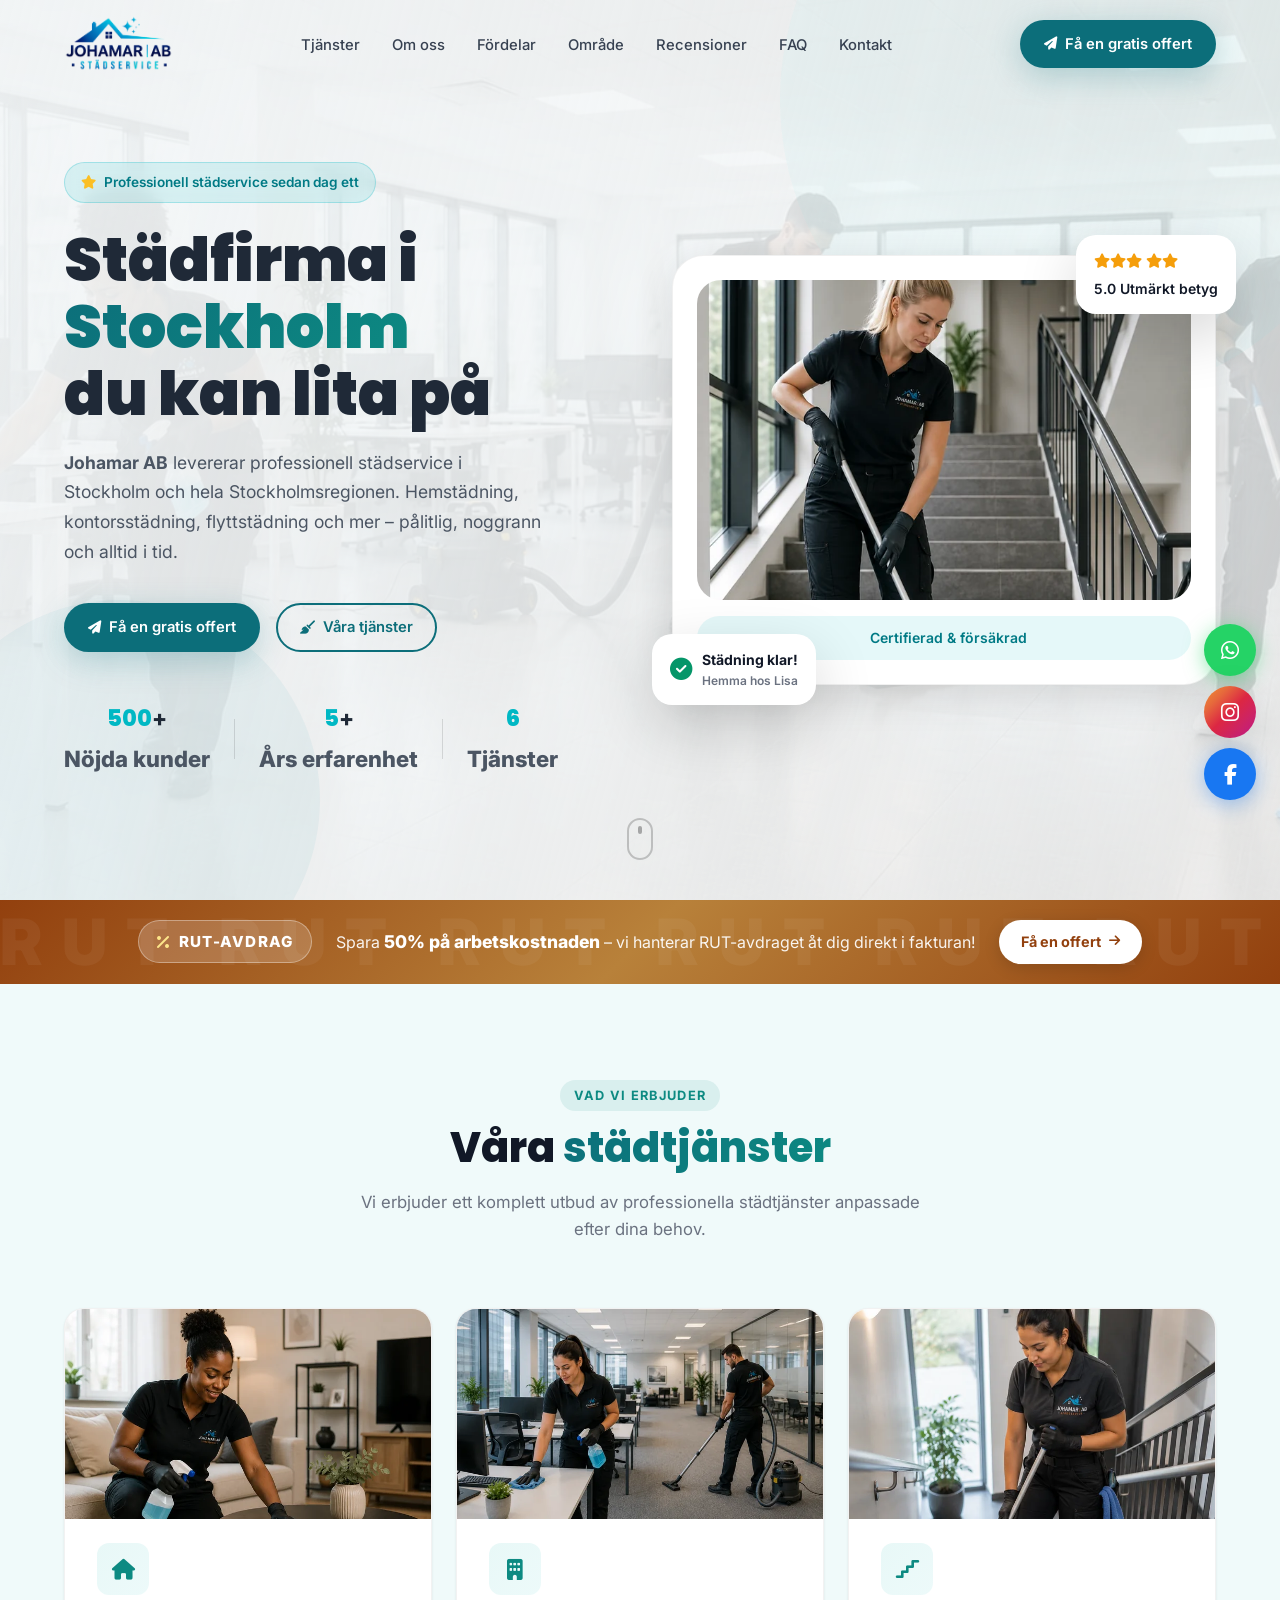
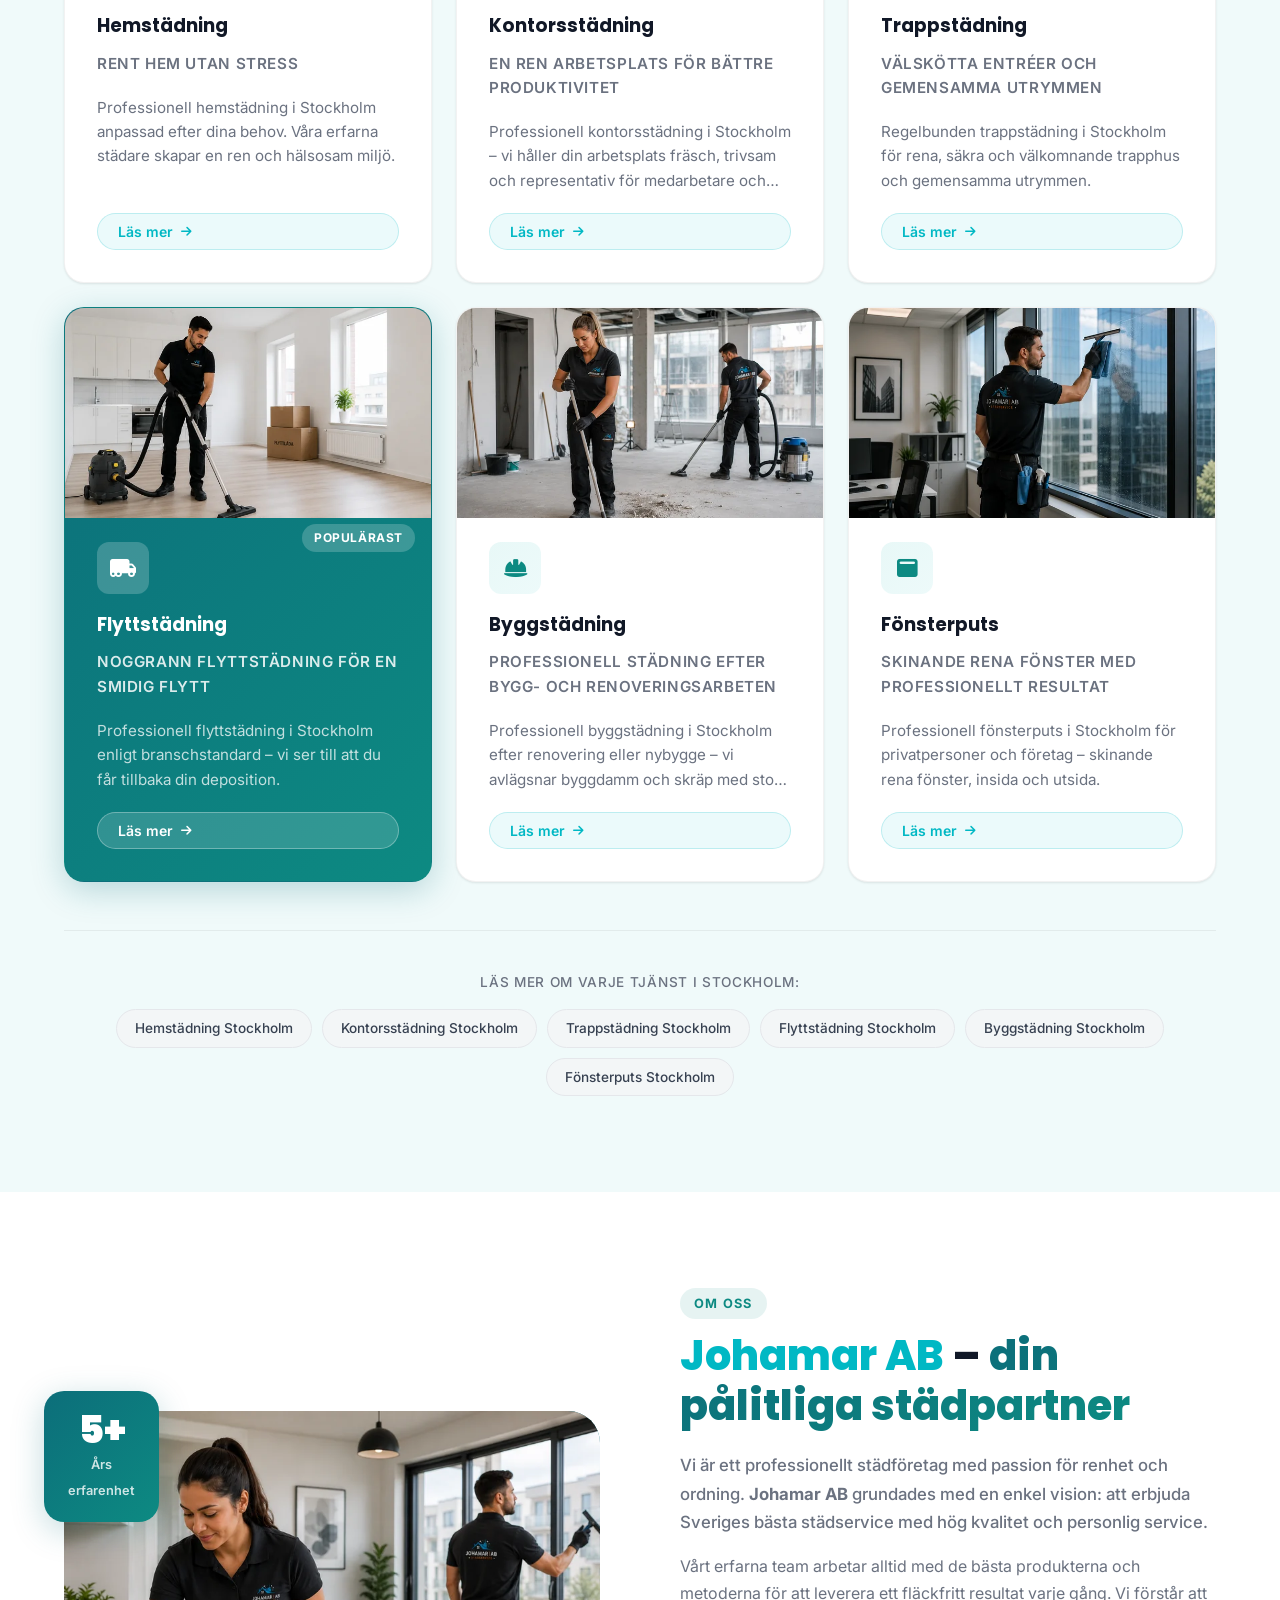
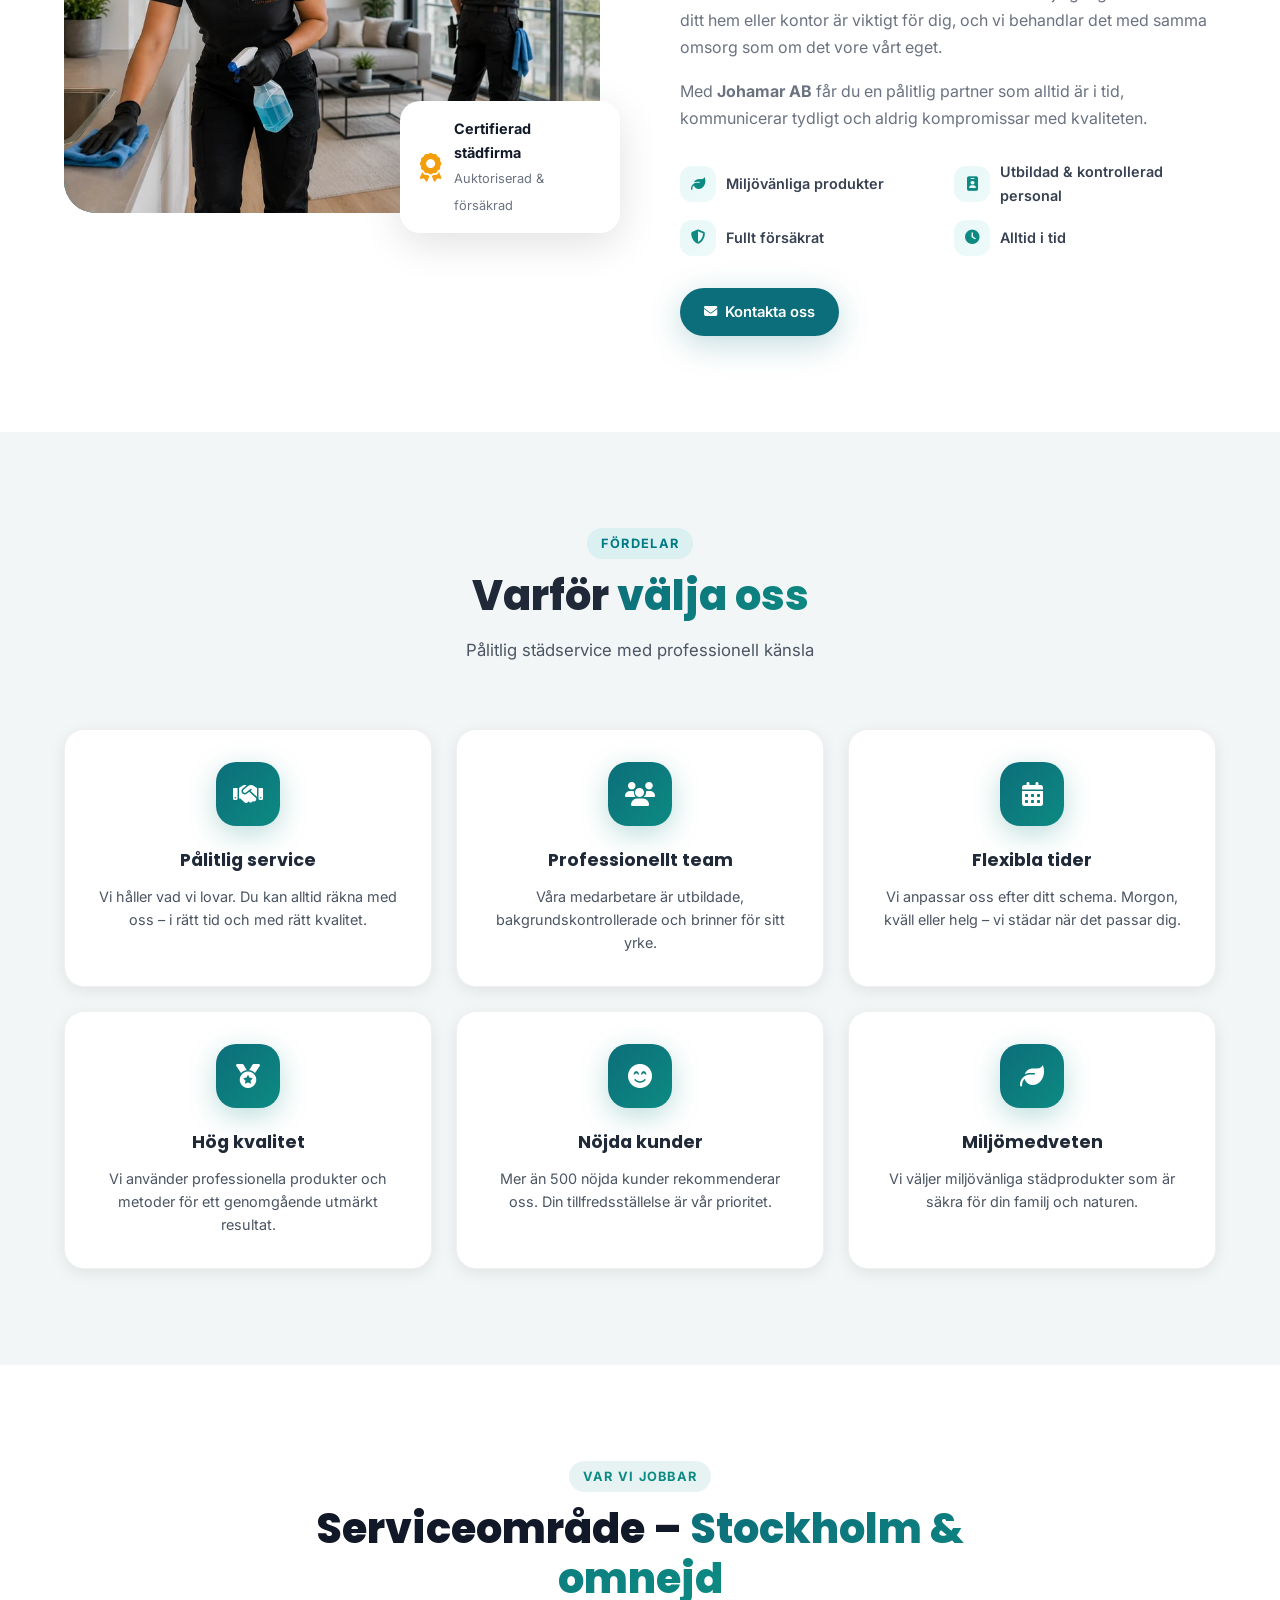
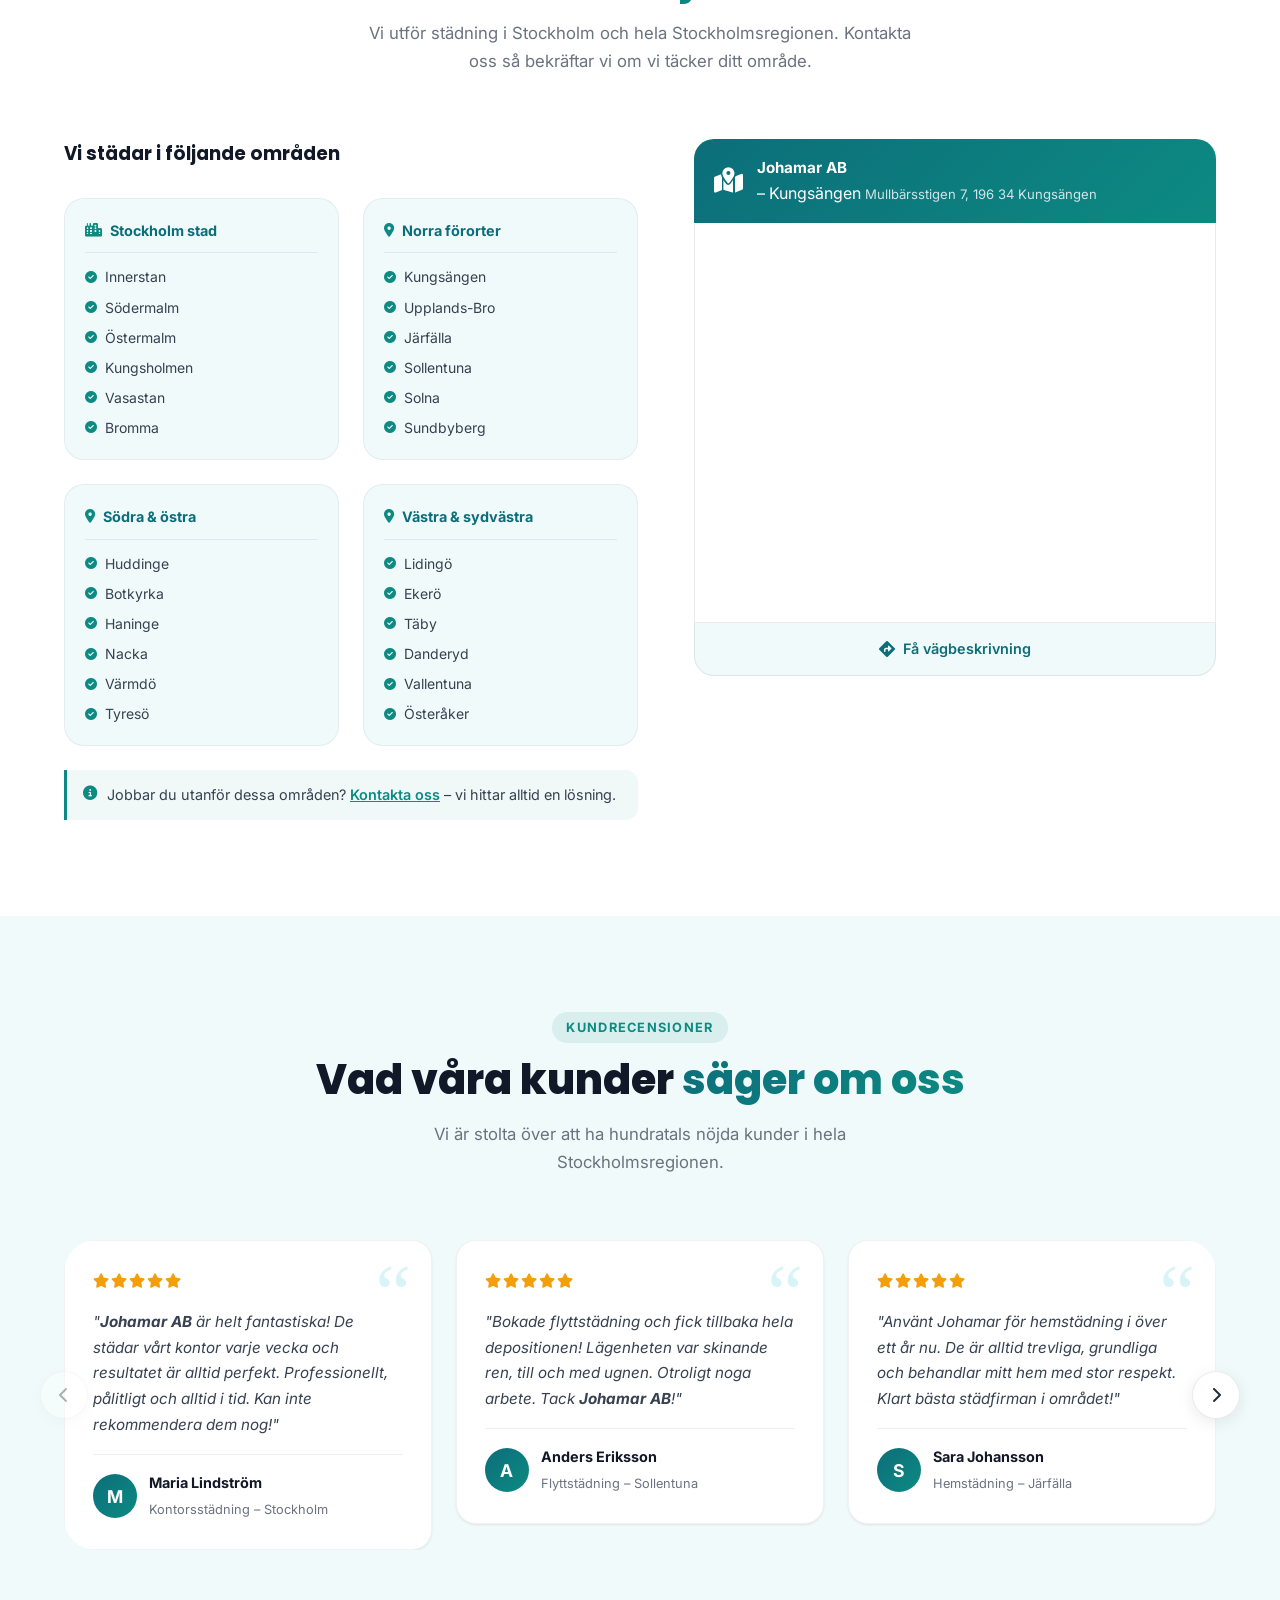
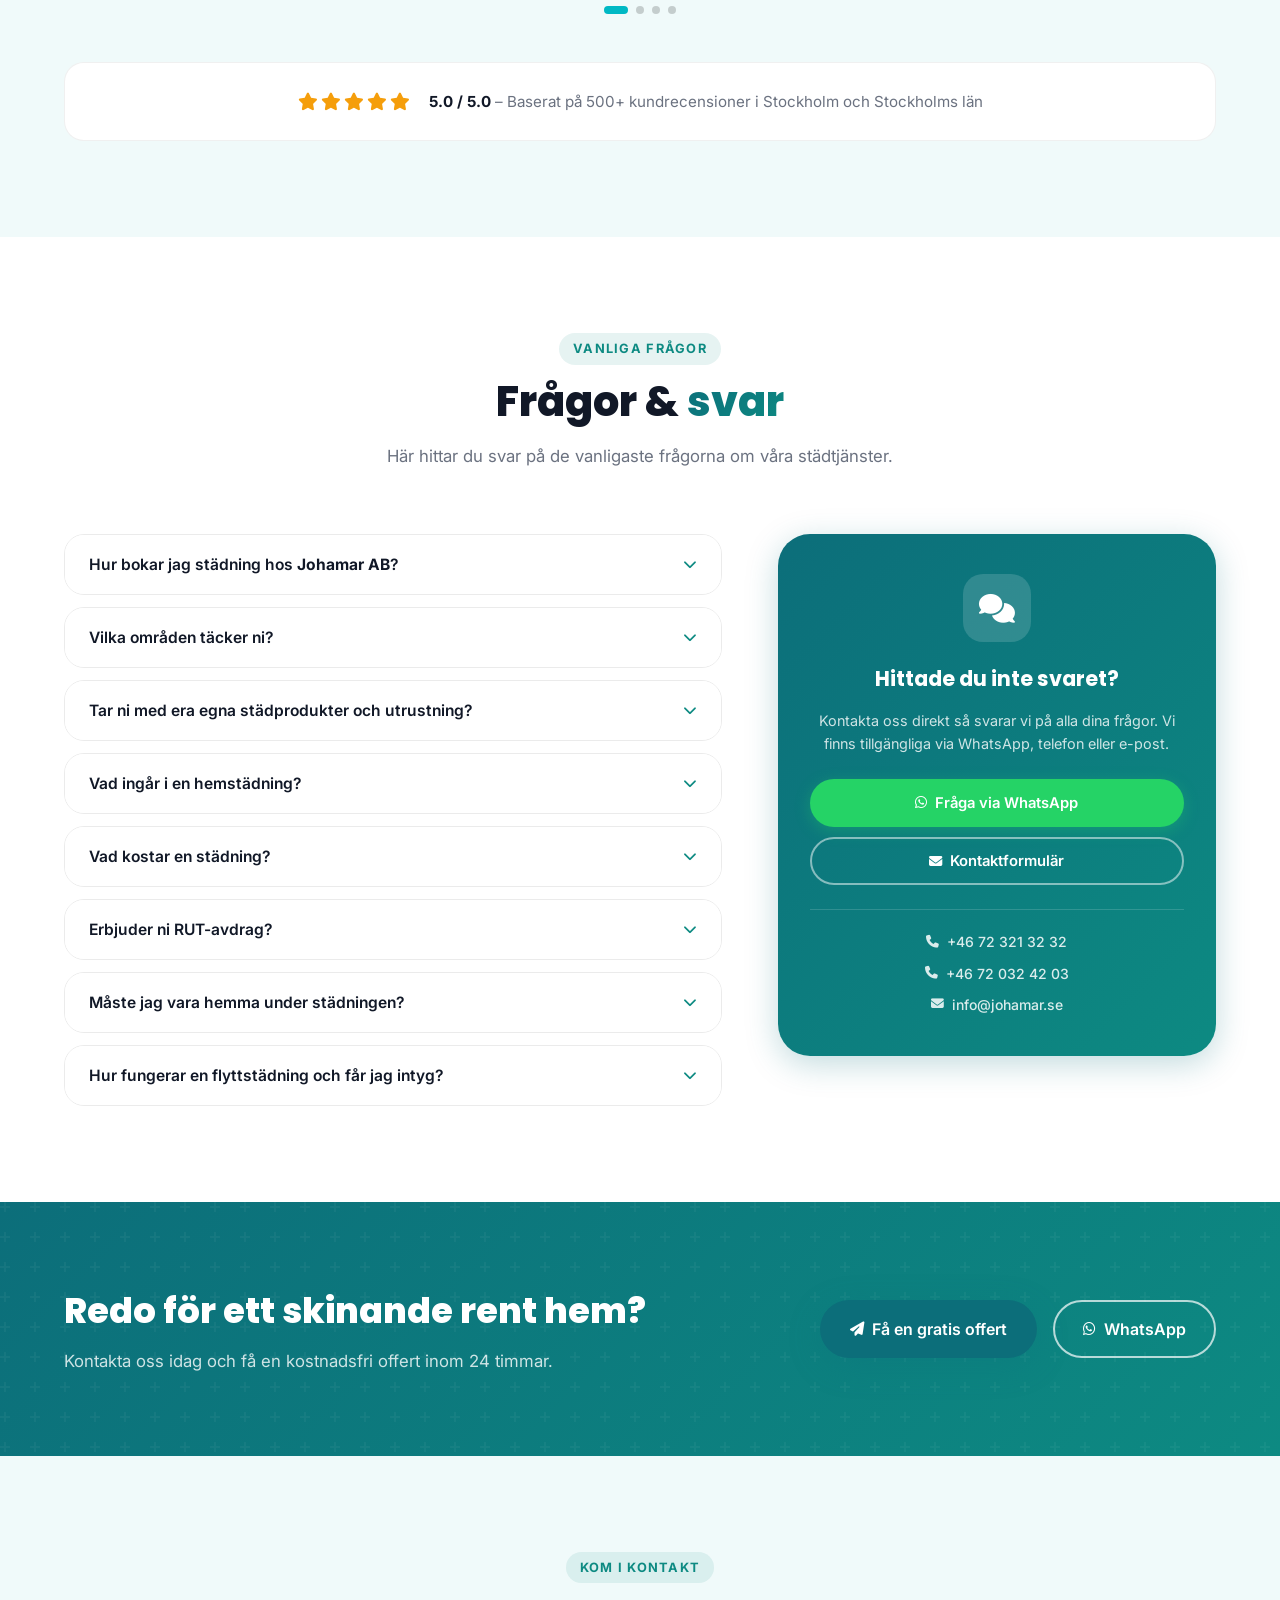
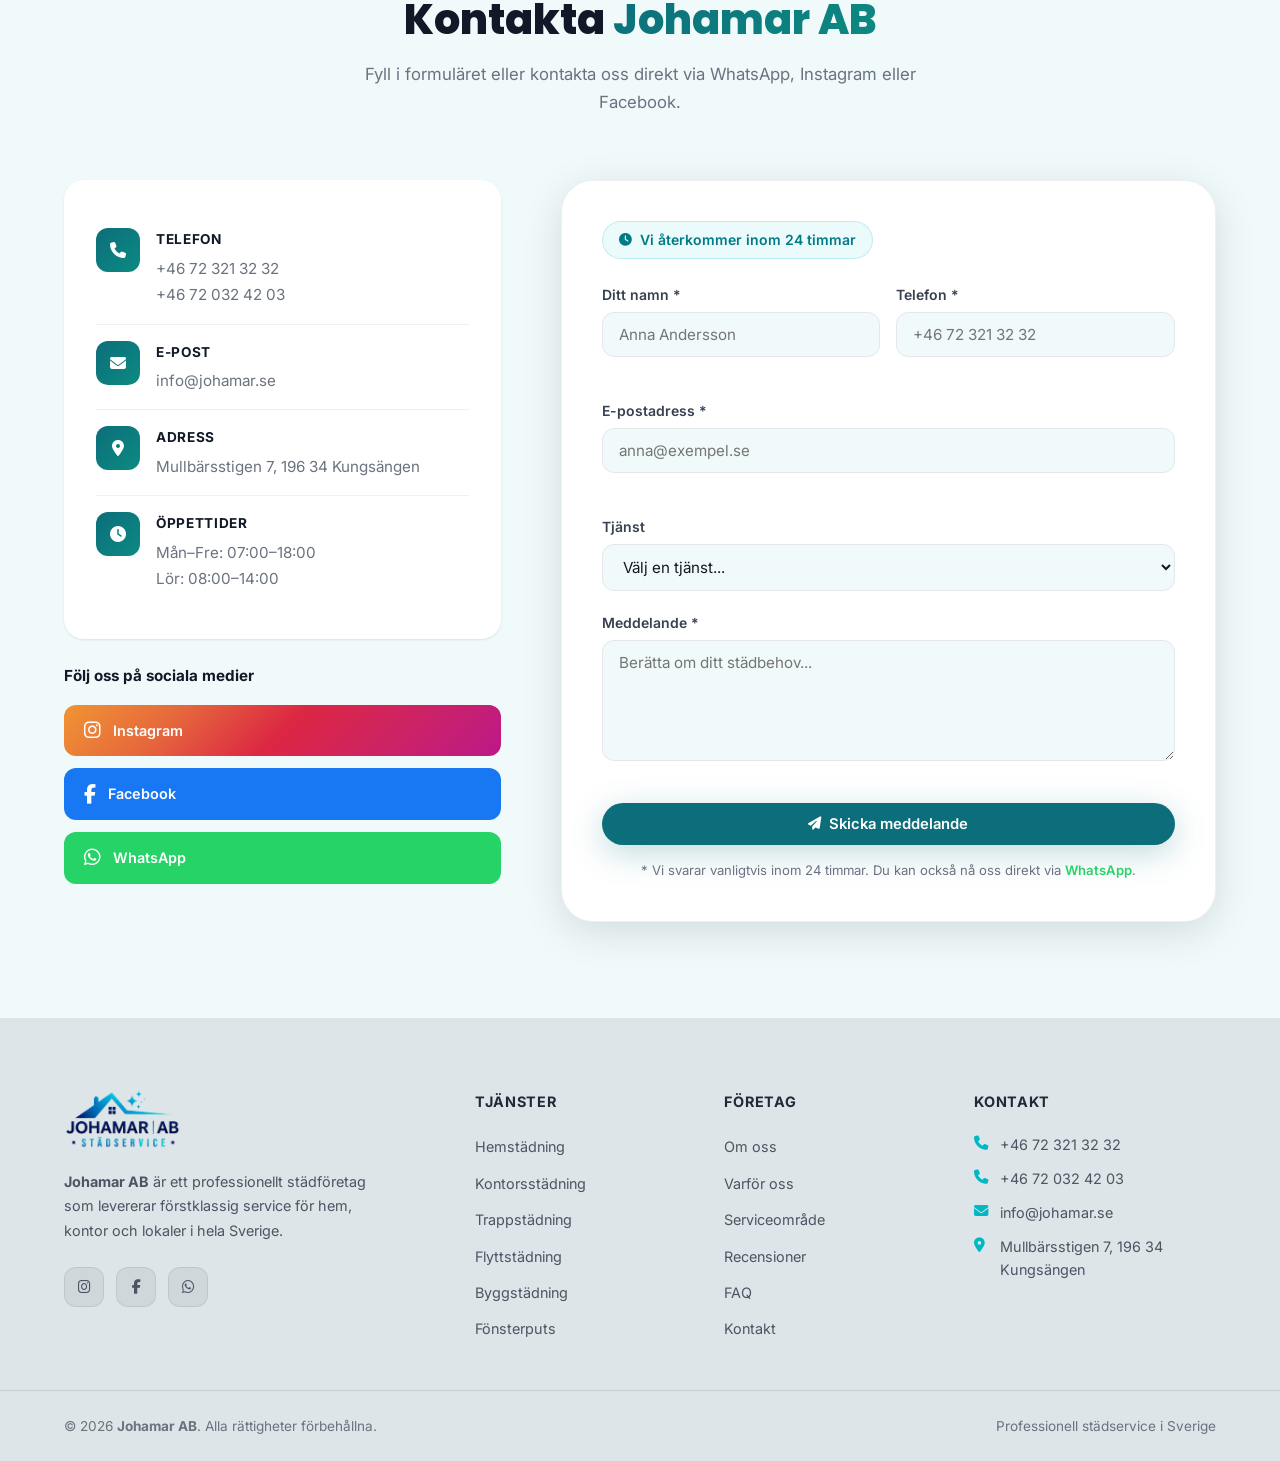
==== commit a8c699b4: "Wrap 'Johamar AB' with <strong> throughout all HTML files 45 text-node occurrences wrapped across 7 " ====
--- a/index.html
+++ b/index.html
@@ -221,7 +221,7 @@
           du kan lita på
         </h1>
         <p class="hero-subtitle">
-          Johamar AB levererar professionell städservice i Stockholm och hela Stockholmsregionen.
+          <strong>Johamar AB</strong> levererar professionell städservice i Stockholm och hela Stockholmsregionen.
           Hemstädning, kontorsstädning, flyttstädning och mer – pålitlig, noggrann och alltid i tid.
         </p>
         <div class="hero-btns">
@@ -507,10 +507,10 @@
 
       <div class="about-text" data-aos="fade-left">
         <span class="section-tag">Om oss</span>
-        <h2 class="section-title">Johamar AB – <span class="gradient-text">din pålitliga städpartner</span></h2>
+        <h2 class="section-title"><strong>Johamar AB</strong> – <span class="gradient-text">din pålitliga städpartner</span></h2>
         <p class="about-lead">
           Vi är ett professionellt städföretag med passion för renhet och ordning.
-          Johamar AB grundades med en enkel vision: att erbjuda Sveriges bästa städservice
+          <strong>Johamar AB</strong> grundades med en enkel vision: att erbjuda Sveriges bästa städservice
           med hög kvalitet och personlig service.
         </p>
         <p>
@@ -519,7 +519,7 @@
           är viktigt för dig, och vi behandlar det med samma omsorg som om det vore vårt eget.
         </p>
         <p>
-          Med Johamar AB får du en pålitlig partner som alltid är i tid, kommunicerar tydligt
+          Med <strong>Johamar AB</strong> får du en pålitlig partner som alltid är i tid, kommunicerar tydligt
           och aldrig kompromissar med kvaliteten.
         </p>
 
@@ -685,7 +685,7 @@
           <div class="map-header">
             <i class="fas fa-map-marked-alt"></i>
             <div>
-              <strong>Johamar AB – Kungsängen</strong>
+              <strong>Johamar AB</strong> – Kungsängen
               <span>Mullbärsstigen 7, 196 34 Kungsängen</span>
             </div>
           </div>
@@ -735,7 +735,7 @@
               <div class="testimonial-stars">
                 <i class="fas fa-star"></i><i class="fas fa-star"></i><i class="fas fa-star"></i><i class="fas fa-star"></i><i class="fas fa-star"></i>
               </div>
-              <p class="testimonial-text">"Johamar AB är helt fantastiska! De städar vårt kontor varje vecka och resultatet är alltid perfekt. Professionellt, pålitligt och alltid i tid. Kan inte rekommendera dem nog!"</p>
+              <p class="testimonial-text">"<strong>Johamar AB</strong> är helt fantastiska! De städar vårt kontor varje vecka och resultatet är alltid perfekt. Professionellt, pålitligt och alltid i tid. Kan inte rekommendera dem nog!"</p>
               <div class="testimonial-author">
                 <div class="testimonial-avatar">M</div>
                 <div>
@@ -749,7 +749,7 @@
               <div class="testimonial-stars">
                 <i class="fas fa-star"></i><i class="fas fa-star"></i><i class="fas fa-star"></i><i class="fas fa-star"></i><i class="fas fa-star"></i>
               </div>
-              <p class="testimonial-text">"Bokade flyttstädning och fick tillbaka hela depositionen! Lägenheten var skinande ren, till och med ugnen. Otroligt noga arbete. Tack Johamar AB!"</p>
+              <p class="testimonial-text">"Bokade flyttstädning och fick tillbaka hela depositionen! Lägenheten var skinande ren, till och med ugnen. Otroligt noga arbete. Tack <strong>Johamar AB</strong>!"</p>
               <div class="testimonial-author">
                 <div class="testimonial-avatar">A</div>
                 <div>
@@ -855,7 +855,7 @@
 
           <div class="faq-item">
             <button class="faq-question" aria-expanded="false">
-              <span>Hur bokar jag städning hos Johamar AB?</span>
+              <span>Hur bokar jag städning hos <strong>Johamar AB</strong>?</span>
               <i class="fas fa-chevron-down"></i>
             </button>
             <div class="faq-answer">
@@ -909,7 +909,7 @@
               <i class="fas fa-chevron-down"></i>
             </button>
             <div class="faq-answer">
-              <p>Ja! Johamar AB är registrerade för RUT-avdrag. Det innebär att du kan få upp till 50% rabatt på arbetskostnaden för hemstädning, fönsterputs och trappstädning. Vi hanterar all administration åt dig.</p>
+              <p>Ja! <strong>Johamar AB</strong> är registrerade för RUT-avdrag. Det innebär att du kan få upp till 50% rabatt på arbetskostnaden för hemstädning, fönsterputs och trappstädning. Vi hanterar all administration åt dig.</p>
             </div>
           </div>
 
@@ -988,7 +988,7 @@
     <div class="container">
       <div class="section-header" data-aos="fade-up">
         <span class="section-tag">Kom i kontakt</span>
-        <h2 class="section-title">Kontakta <span class="gradient-text">Johamar AB</span></h2>
+        <h2 class="section-title">Kontakta <span class="gradient-text"><strong>Johamar AB</strong></span></h2>
         <p class="section-subtitle">Fyll i formuläret eller kontakta oss direkt via WhatsApp, Instagram eller Facebook.</p>
       </div>
 
@@ -1118,7 +1118,7 @@
 
         <div class="footer-brand">
           <img src="assets/images/logo-transparente.png" alt="Johamar AB Städservice" class="footer-logo" />
-          <p>Johamar AB är ett professionellt städföretag som levererar förstklassig service för hem, kontor och lokaler i hela Sverige.</p>
+          <p><strong>Johamar AB</strong> är ett professionellt städföretag som levererar förstklassig service för hem, kontor och lokaler i hela Sverige.</p>
           <div class="footer-social">
             <!-- TODO: Ändra social media-länkarna till dina riktiga konton -->
             <a href="https://www.instagram.com/johamar_stadservice/" target="_blank" rel="noopener" aria-label="Instagram"><i class="fab fa-instagram"></i></a>
@@ -1167,7 +1167,7 @@
 
     <div class="footer-bottom">
       <div class="container footer-bottom-inner">
-        <p>&copy; <span id="year"></span> Johamar AB. Alla rättigheter förbehållna.</p>
+        <p>&copy; <span id="year"></span> <strong>Johamar AB</strong>. Alla rättigheter förbehållna.</p>
         <p>Professionell städservice i Sverige</p>
       </div>
     </div>
--- a/assets/css/style.css
+++ b/assets/css/style.css
@@ -2118,3 +2118,25 @@
   border-color: #00B8C4;
   transform: translateY(-2px);
 }
+
+/* ============================================
+   BRAND NAME EMPHASIS
+   ============================================ */
+/* Bold in body text — inherits font, just weight */
+p strong, li strong, span strong, td strong {
+  font-weight: 700;
+  color: inherit;
+}
+
+/* In headings: slightly stronger visual with brand color accent */
+h1 strong, h2 strong, h3 strong {
+  font-weight: 800;
+  color: #00B8C4;
+}
+
+/* In footer, testimonial quotes and other dark-bg contexts: keep readable */
+.footer strong,
+.testimonial-text strong {
+  color: inherit;
+  font-weight: 700;
+}
--- a/assets/css/style.css
+++ b/assets/css/style.css
@@ -2118,3 +2118,25 @@
   border-color: #00B8C4;
   transform: translateY(-2px);
 }
+
+/* ============================================
+   BRAND NAME EMPHASIS
+   ============================================ */
+/* Bold in body text — inherits font, just weight */
+p strong, li strong, span strong, td strong {
+  font-weight: 700;
+  color: inherit;
+}
+
+/* In headings: slightly stronger visual with brand color accent */
+h1 strong, h2 strong, h3 strong {
+  font-weight: 800;
+  color: #00B8C4;
+}
+
+/* In footer, testimonial quotes and other dark-bg contexts: keep readable */
+.footer strong,
+.testimonial-text strong {
+  color: inherit;
+  font-weight: 700;
+}
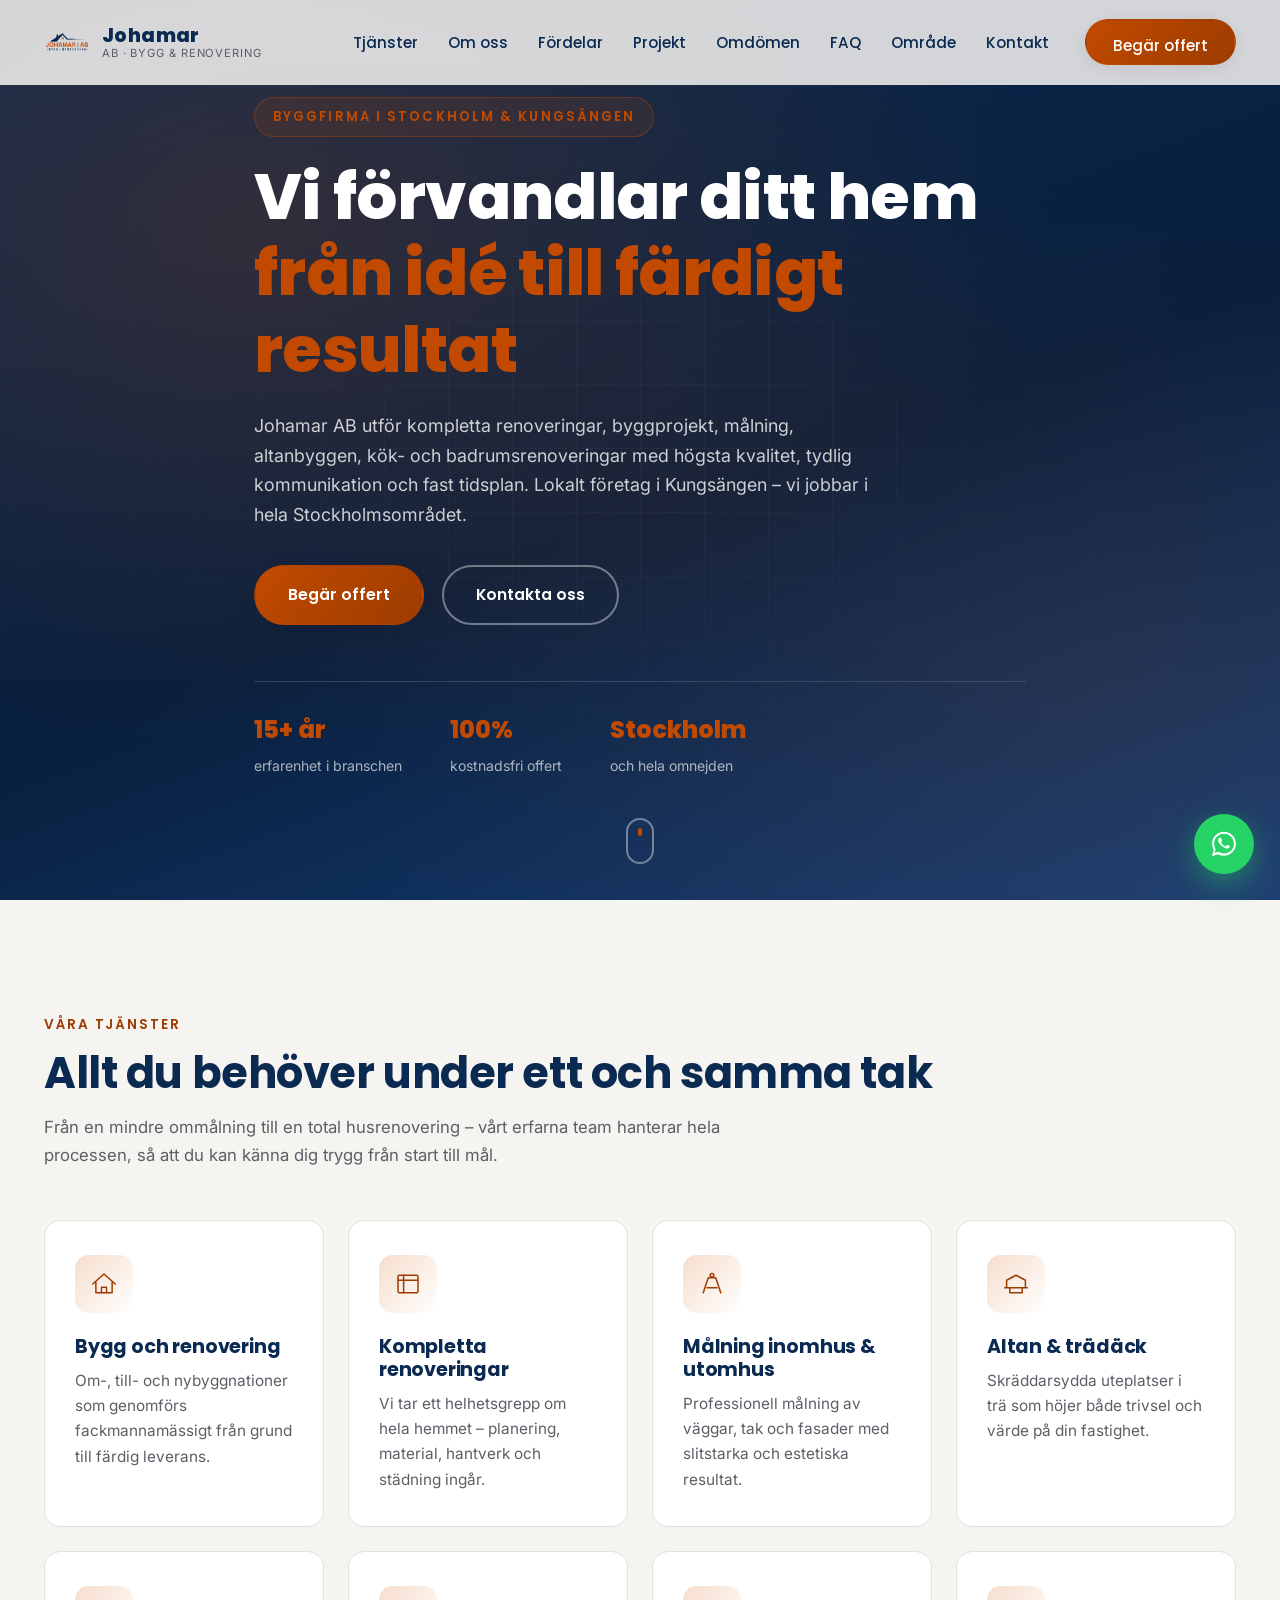
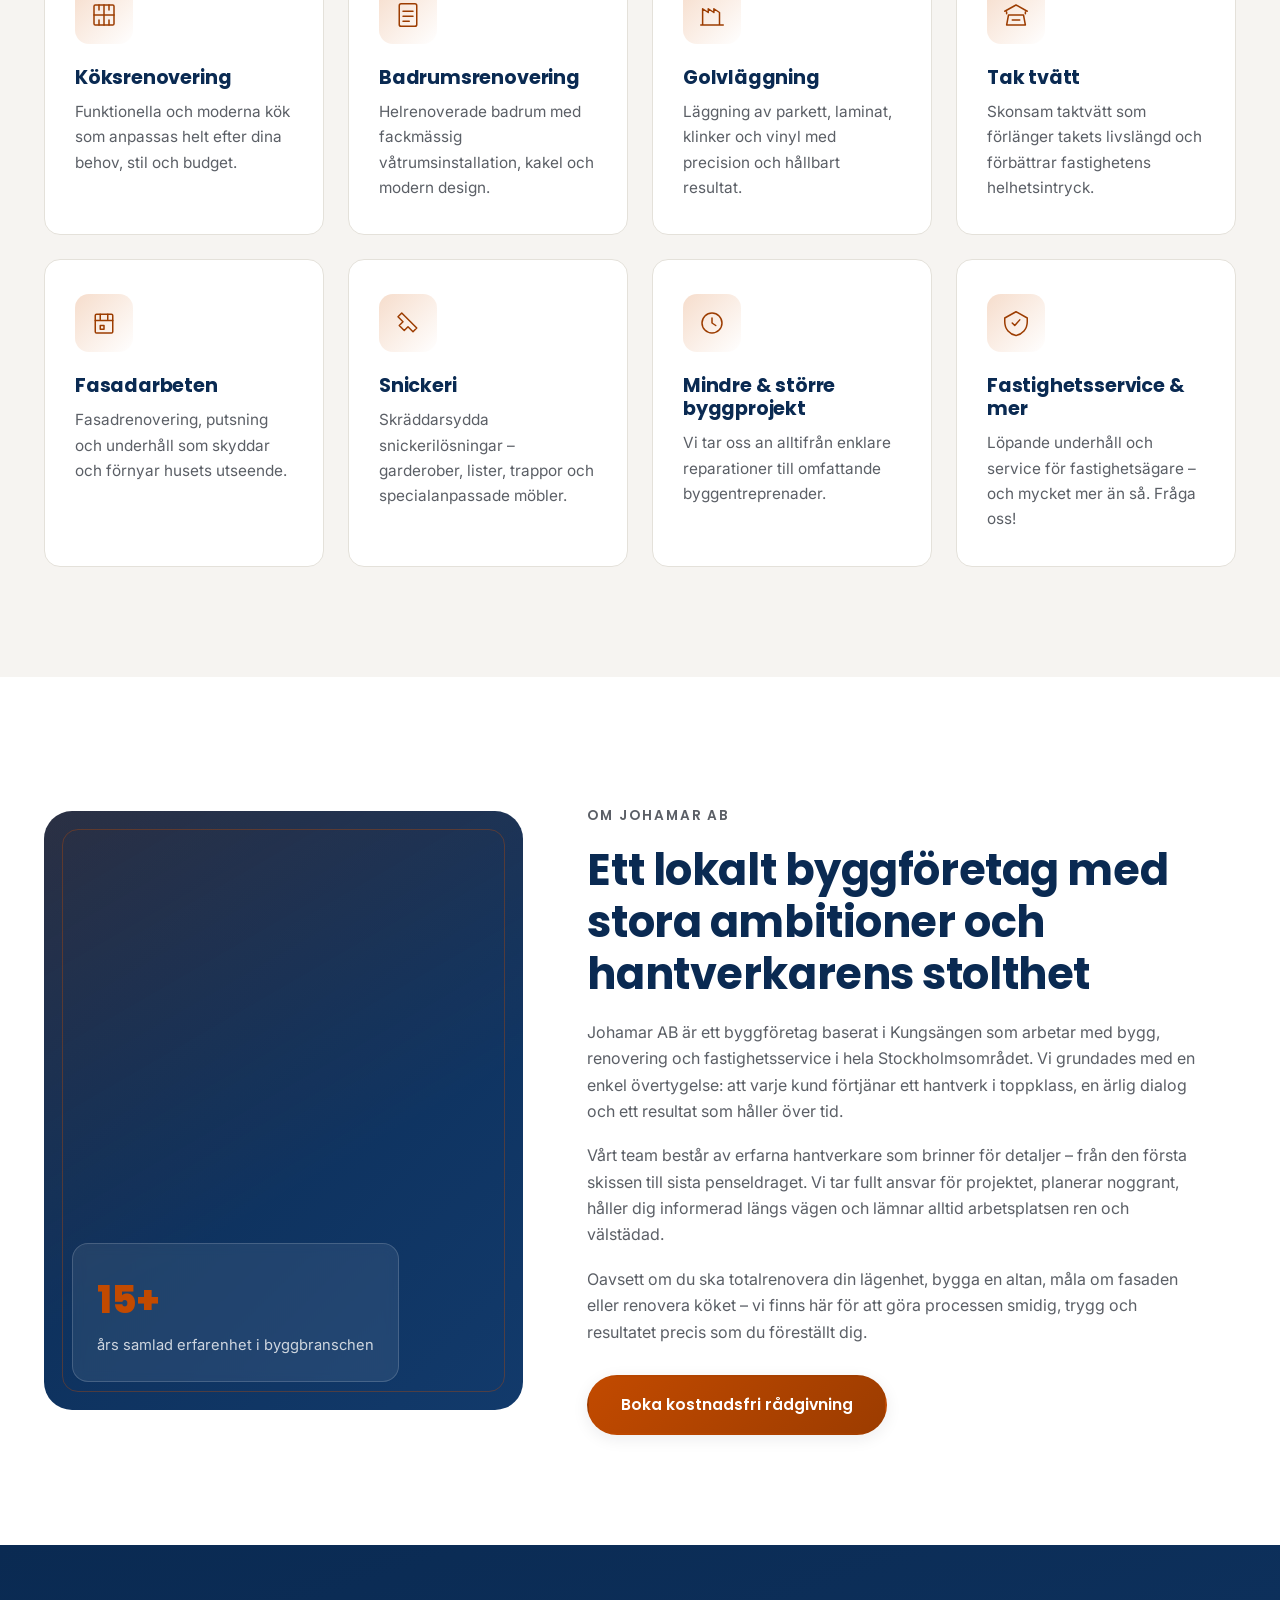
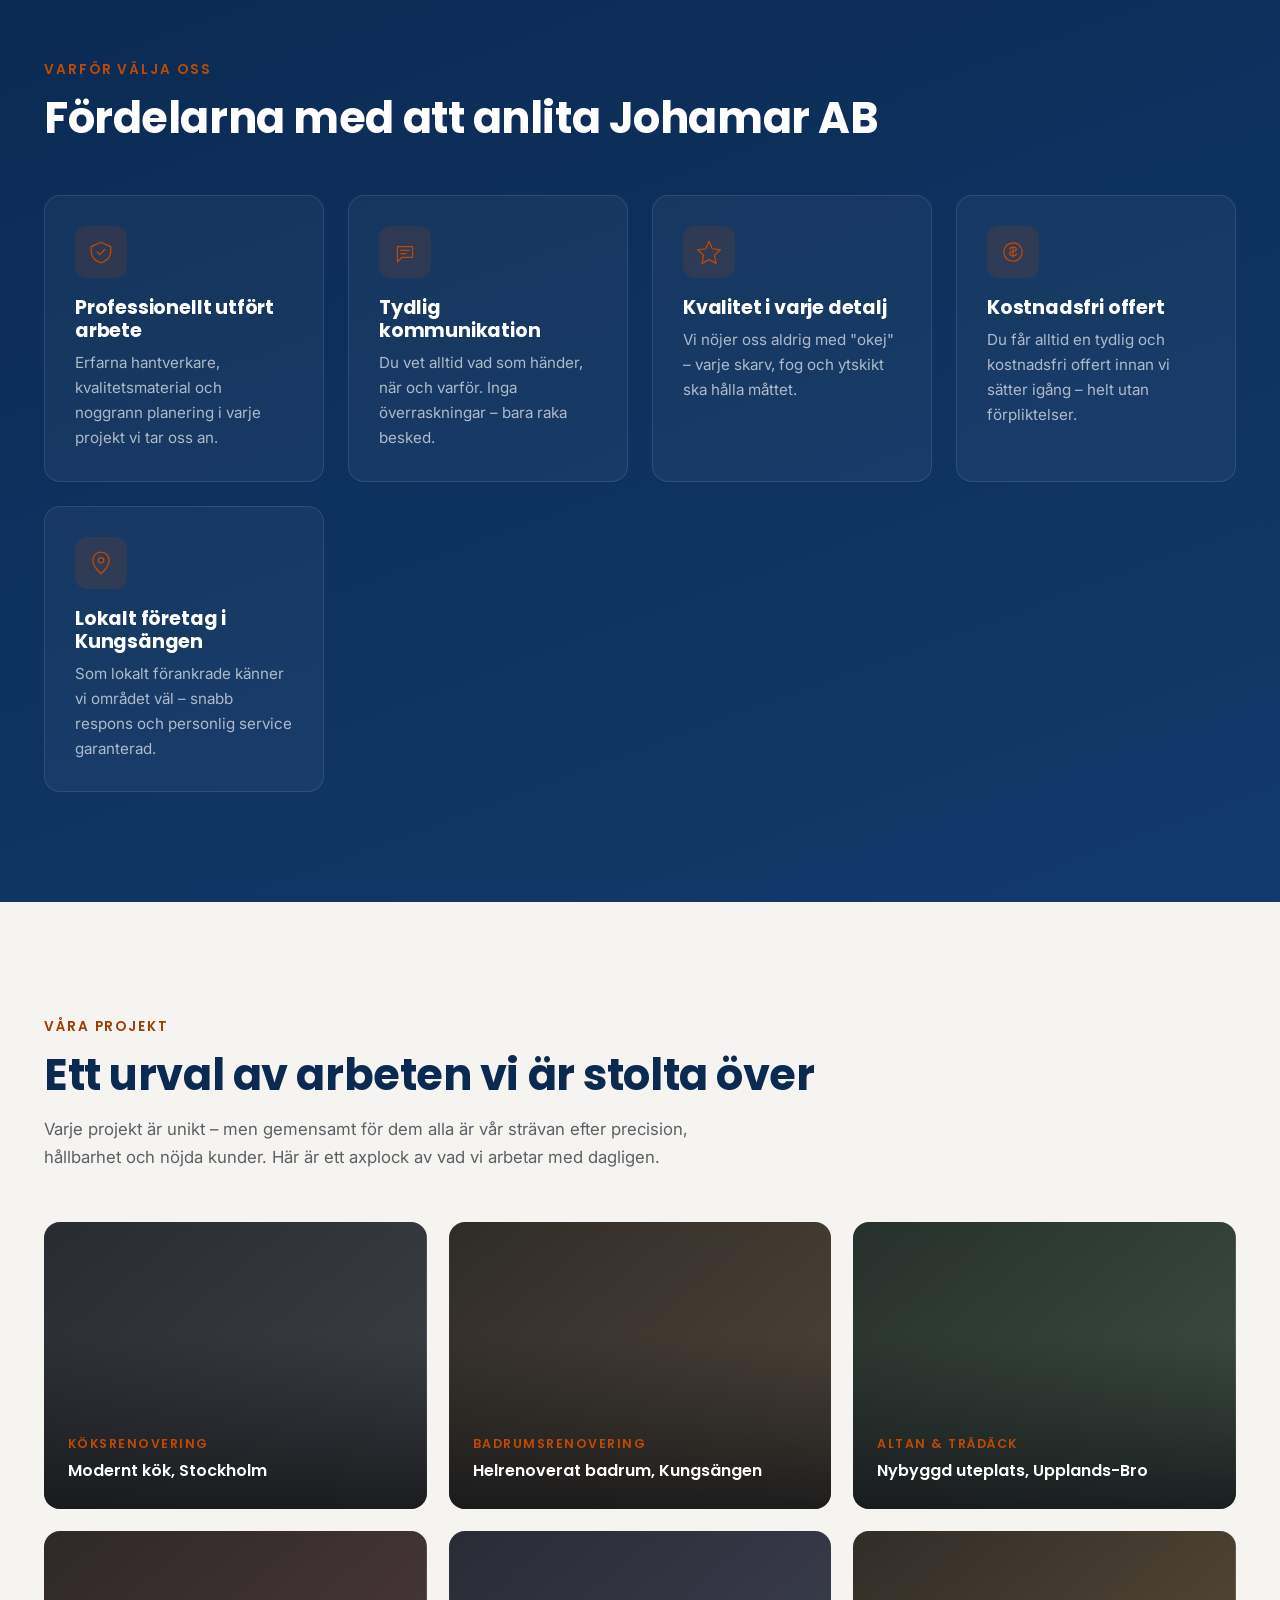
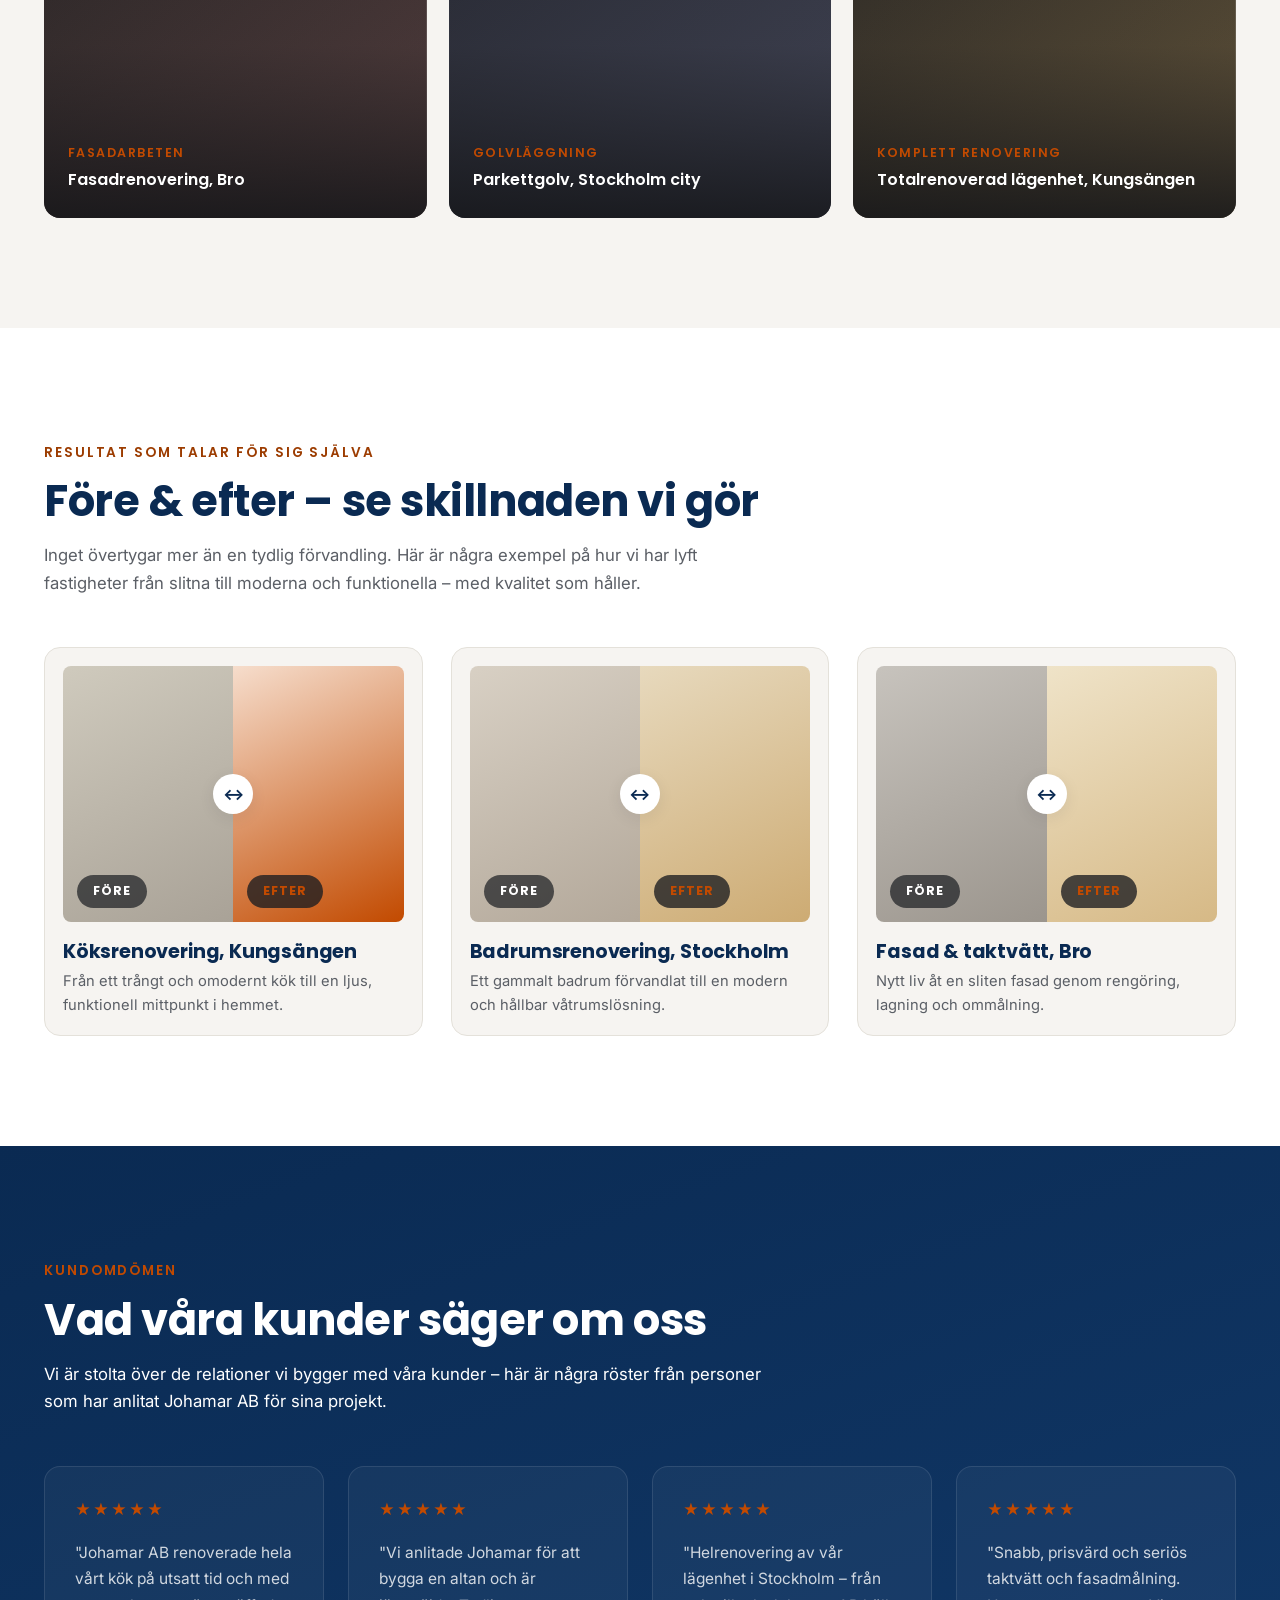
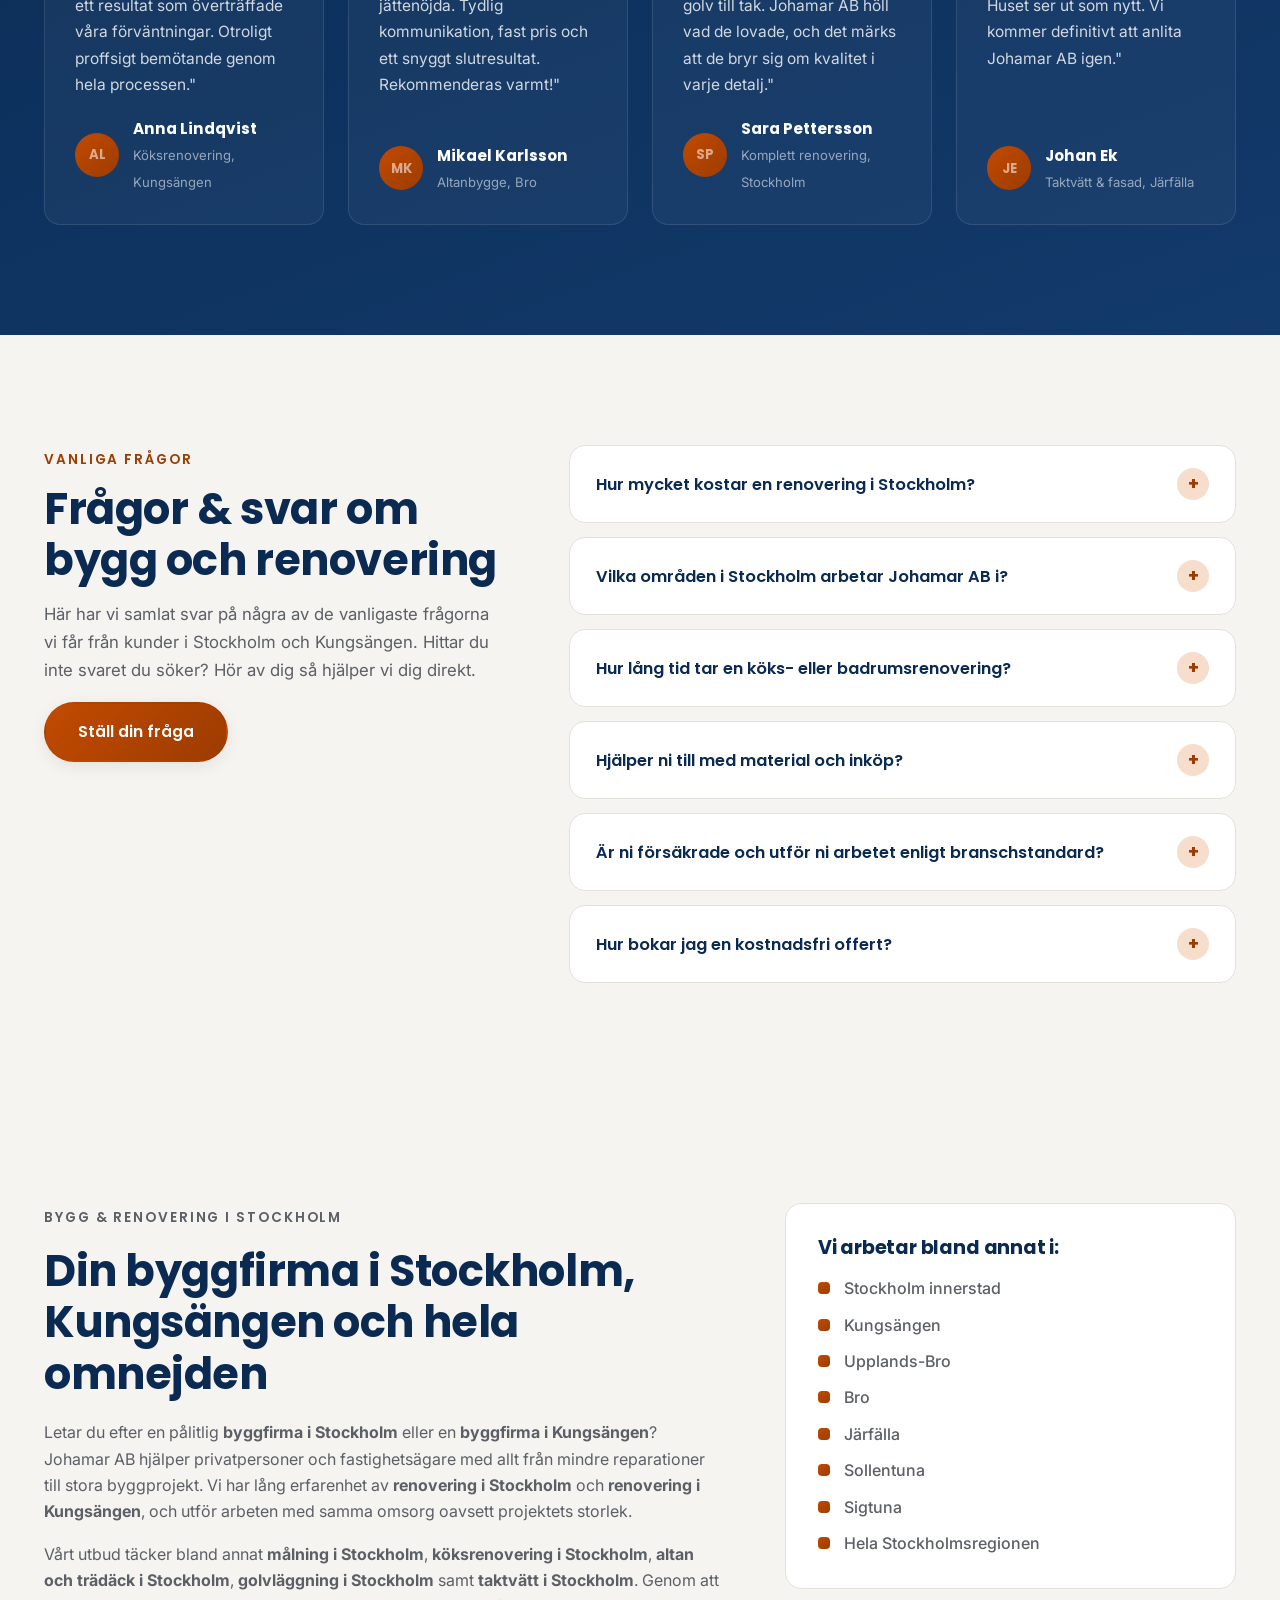
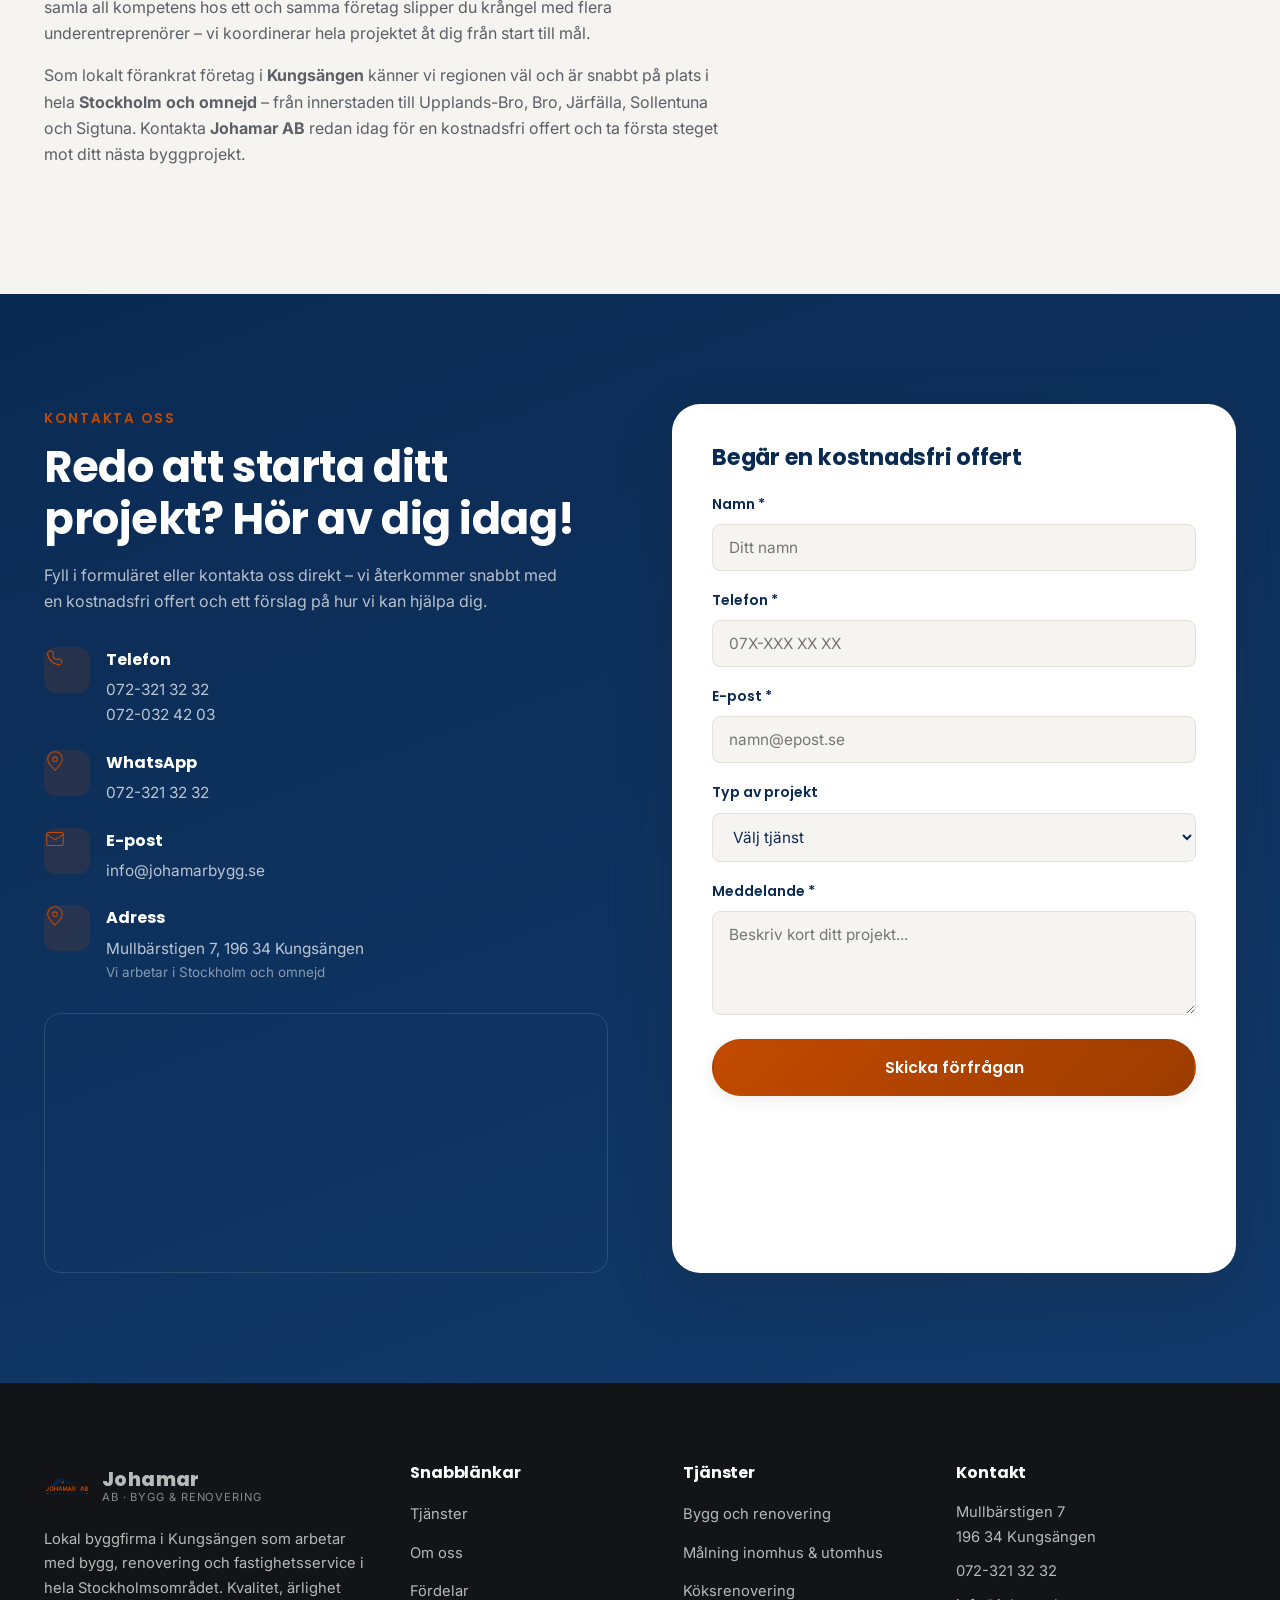
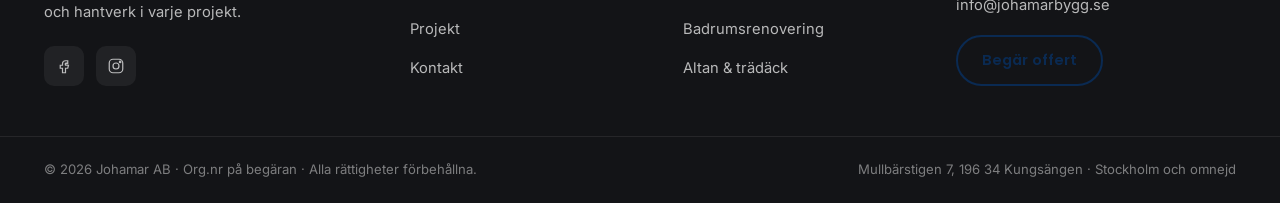
==== commit eca35813: "Set up gh-pages branch with Johamar AB site at branch root Creates a dedicated GitHub Pages branch c" ====
--- a/index.html
+++ b/index.html
@@ -3,1407 +3,847 @@
 <head>
   <meta charset="UTF-8" />
   <meta name="viewport" content="width=device-width, initial-scale=1.0" />
-
-  <!-- Primary SEO -->
-  <title>Städfirma Stockholm – Johamar AB | Hemstädning, Kontorsstädning, Flyttstädning</title>
-  <meta name="description" content="Johamar AB är din pålitliga städfirma i Stockholm. Vi erbjuder hemstädning, kontorsstädning, flyttstädning, trappstädning, byggstädning och fönsterputs i hela Stockholmsregionen. RUT-avdrag. Begär offert idag!" />
-  <meta name="keywords" content="städfirma Stockholm, hemstädning Stockholm, kontorsstädning Stockholm, flyttstädning Stockholm, trappstädning Stockholm, byggstädning Stockholm, fönsterputs Stockholm, städservice Stockholm, professionell städning Stockholm, Johamar AB" />
-  <meta name="author" content="Johamar AB" />
-  <meta name="robots" content="index, follow, max-snippet:-1, max-image-preview:large, max-video-preview:-1" />
-  <meta name="geo.region" content="SE-AB" />
-  <meta name="geo.placename" content="Stockholm" />
-
-  <!-- Canonical -->
-  <link rel="canonical" href="https://wil20son76-droid.github.io/johamar-web/" />
+  <title>Johamar AB – Byggfirma & Renovering i Stockholm | Kungsängen</title>
+  <meta name="description" content="Johamar AB är din pålitliga byggfirma i Stockholm och Kungsängen. Vi utför kompletta renoveringar, målning, altanbyggen, kök- och badrumsrenoveringar, golvläggning och taktvätt. Kostnadsfri offert!" />
+  <meta name="keywords" content="byggfirma Stockholm, byggfirma Kungsängen, renovering Stockholm, renovering Kungsängen, målning Stockholm, köksrenovering Stockholm, altan och trädäck Stockholm, golvläggning Stockholm, taktvätt Stockholm, Johamar AB" />
+  <meta name="robots" content="index, follow" />
+  <link rel="canonical" href="https://www.johamarbygg.se/" />
+  <link rel="icon" type="image/png" href="assets/images/logo.png" />
+  <link rel="apple-touch-icon" href="assets/images/logo.png" />
 
   <!-- Open Graph -->
-  <meta property="og:type" content="website" />
+  <meta property="og:type" content="business.business" />
+  <meta property="og:title" content="Johamar AB – Byggfirma & Renovering i Stockholm" />
+  <meta property="og:description" content="Kompletta renoveringar, målning, altan, kök, badrum, golv och taktvätt. Lokalt företag i Kungsängen som arbetar i hela Stockholmsområdet. Begär din kostnadsfria offert idag." />
   <meta property="og:locale" content="sv_SE" />
   <meta property="og:site_name" content="Johamar AB" />
-  <meta property="og:title" content="Städfirma Stockholm – Johamar AB | Professionell Städservice" />
-  <meta property="og:description" content="Johamar AB – din pålitliga städfirma i Stockholm. Hemstädning, kontorsstädning, flyttstädning & mer. RUT-avdrag. Begär gratis offert!" />
-  <meta property="og:image" content="https://wil20son76-droid.github.io/johamar-web/assets/images/hero-main.png" />
-  <meta property="og:image:width" content="1200" />
-  <meta property="og:image:height" content="630" />
-  <meta property="og:url" content="https://wil20son76-droid.github.io/johamar-web/" />
-
-  <!-- Twitter Card -->
-  <meta name="twitter:card" content="summary_large_image" />
-  <meta name="twitter:title" content="Städfirma Stockholm – Johamar AB" />
-  <meta name="twitter:description" content="Professionell städservice i Stockholm. Hemstädning, kontorsstädning, flyttstädning & mer. RUT-avdrag 50%." />
-  <meta name="twitter:image" content="https://wil20son76-droid.github.io/johamar-web/assets/images/hero-main.png" />
-
-  <!-- Preload critical resources -->
-  <link rel="preload" as="image" href="assets/images/hero-main.webp" />
-  <link rel="preload" as="style" href="assets/css/style.css" />
-
-  <!-- Favicon -->
-  <link rel="icon" type="image/png" href="assets/images/logo-transparente.png" />
-  <link rel="apple-touch-icon" href="assets/images/logo-transparente.png" />
+  <meta property="og:image" content="https://www.johamarbygg.se/assets/images/logo.png" />
+  <meta property="og:url" content="https://www.johamarbygg.se/" />
 
   <!-- Fonts -->
-  <link rel="preconnect" href="https://fonts.googleapis.com" />
-  <link rel="preconnect" href="https://fonts.gstatic.com" crossorigin />
-  <link href="https://fonts.googleapis.com/css2?family=Inter:wght@300;400;500;600;700;800;900&family=Poppins:wght@300;400;500;600;700;800&display=swap" rel="stylesheet" />
-
-  <!-- Icons -->
-  <link rel="stylesheet" href="https://cdnjs.cloudflare.com/ajax/libs/font-awesome/6.5.0/css/all.min.css" />
-
-  <!-- Stylesheet -->
+  <link rel="preconnect" href="https://fonts.googleapis.com">
+  <link rel="preconnect" href="https://fonts.gstatic.com" crossorigin>
+  <link href="https://fonts.googleapis.com/css2?family=Poppins:wght@400;500;600;700;800&family=Inter:wght@400;500;600&display=swap" rel="stylesheet">
+
   <link rel="stylesheet" href="assets/css/style.css" />
 
-  <!-- Schema.org: LocalBusiness + CleaningService -->
+  <!-- Schema.org LocalBusiness / GeneralContractor -->
   <script type="application/ld+json">
   {
     "@context": "https://schema.org",
-    "@graph": [
-      {
-        "@type": ["LocalBusiness", "ProfessionalService"],
-        "@id": "https://wil20son76-droid.github.io/johamar-web/#business",
-        "name": "Johamar AB",
-        "legalName": "Johamar AB",
-        "description": "Professionell städfirma i Stockholm. Vi erbjuder hemstädning, kontorsstädning, flyttstädning, trappstädning, byggstädning och fönsterputs i Stockholm och hela Stockholmsregionen.",
-        "image": "https://wil20son76-droid.github.io/johamar-web/assets/images/logo-transparente.png",
-        "logo": "https://wil20son76-droid.github.io/johamar-web/assets/images/logo-transparente.png",
-        "url": "https://wil20son76-droid.github.io/johamar-web/",
-        "telephone": "+46723213232",
-        "email": "info@johamar.se",
-        "address": {
-          "@type": "PostalAddress",
-          "streetAddress": "Mullbärsstigen 7",
-          "postalCode": "196 34",
-          "addressLocality": "Kungsängen",
-          "addressRegion": "Stockholm",
-          "addressCountry": "SE"
-        },
-        "geo": {
-          "@type": "GeoCoordinates",
-          "latitude": 59.4976,
-          "longitude": 17.7526
-        },
-        "areaServed": [
-          {"@type": "City", "name": "Stockholm"},
-          {"@type": "City", "name": "Kungsängen"},
-          {"@type": "City", "name": "Järfälla"},
-          {"@type": "City", "name": "Sollentuna"},
-          {"@type": "City", "name": "Solna"},
-          {"@type": "City", "name": "Sundbyberg"},
-          {"@type": "City", "name": "Huddinge"},
-          {"@type": "City", "name": "Nacka"},
-          {"@type": "City", "name": "Täby"},
-          {"@type": "City", "name": "Bromma"}
-        ],
-        "hasOfferCatalog": {
-          "@type": "OfferCatalog",
-          "name": "Städtjänster Stockholm",
-          "itemListElement": [
-            {"@type": "Offer", "itemOffered": {"@type": "Service", "name": "Hemstädning Stockholm"}},
-            {"@type": "Offer", "itemOffered": {"@type": "Service", "name": "Kontorsstädning Stockholm"}},
-            {"@type": "Offer", "itemOffered": {"@type": "Service", "name": "Flyttstädning Stockholm"}},
-            {"@type": "Offer", "itemOffered": {"@type": "Service", "name": "Trappstädning Stockholm"}},
-            {"@type": "Offer", "itemOffered": {"@type": "Service", "name": "Byggstädning Stockholm"}},
-            {"@type": "Offer", "itemOffered": {"@type": "Service", "name": "Fönsterputs Stockholm"}}
-          ]
-        },
-        "openingHoursSpecification": [
-          {
-            "@type": "OpeningHoursSpecification",
-            "dayOfWeek": ["Monday","Tuesday","Wednesday","Thursday","Friday"],
-            "opens": "07:00",
-            "closes": "18:00"
-          }
-        ],
-        "sameAs": [
-          "https://www.instagram.com/johamar_stadservice/",
-          "https://www.facebook.com/profile.php?id=61590418451118"
-        ]
-      },
-      {
-        "@type": "WebSite",
-        "@id": "https://wil20son76-droid.github.io/johamar-web/#website",
-        "url": "https://wil20son76-droid.github.io/johamar-web/",
-        "name": "Johamar AB – Städfirma Stockholm",
-        "description": "Professionell städservice i Stockholm och Stockholmsregionen",
-        "publisher": {"@id": "https://wil20son76-droid.github.io/johamar-web/#business"},
-        "inLanguage": "sv-SE"
-      }
-    ]
+    "@type": ["HomeAndConstructionBusiness", "GeneralContractor"],
+    "name": "Johamar AB",
+    "description": "Johamar AB är en byggfirma i Kungsängen som utför bygg, renovering, målning, altanbyggen, kök- och badrumsrenoveringar, golvläggning, taktvätt och fasadarbeten i Stockholm och omnejd.",
+    "image": "https://www.johamarbygg.se/assets/images/logo.png",
+    "url": "https://www.johamarbygg.se/",
+    "telephone": "+46723213232",
+    "email": "info@johamarbygg.se",
+    "priceRange": "$$",
+    "address": {
+      "@type": "PostalAddress",
+      "streetAddress": "Mullbärstigen 7",
+      "postalCode": "196 34",
+      "addressLocality": "Kungsängen",
+      "addressCountry": "SE"
+    },
+    "areaServed": {
+      "@type": "City",
+      "name": "Stockholm och omnejd"
+    },
+    "sameAs": [
+      "https://www.facebook.com/",
+      "https://www.instagram.com/"
+    ],
+    "openingHoursSpecification": {
+      "@type": "OpeningHoursSpecification",
+      "dayOfWeek": ["Monday","Tuesday","Wednesday","Thursday","Friday"],
+      "opens": "07:00",
+      "closes": "17:00"
+    }
   }
   </script>
-  <!-- Schema.org: FAQPage -->
+</head>
+<body>
+
+  <!-- ===== HEADER ===== -->
+  <header class="site-header" id="siteHeader">
+    <div class="container header-inner">
+      <a href="#hero" class="logo">
+        <img class="logo-mark" src="assets/images/logo.png" alt="Johamar AB logotyp" width="46" height="46" loading="eager" />
+        <span class="logo-text">
+          <strong>Johamar</strong>
+          <small>AB · Bygg &amp; Renovering</small>
+        </span>
+      </a>
+
+      <nav class="main-nav" id="mainNav">
+        <ul>
+          <li><a href="#tjanster">Tjänster</a></li>
+          <li><a href="#om-oss">Om oss</a></li>
+          <li><a href="#fordelar">Fördelar</a></li>
+          <li><a href="#projekt">Projekt</a></li>
+          <li><a href="#omdomen">Omdömen</a></li>
+          <li><a href="#faq">FAQ</a></li>
+          <li><a href="#omrade">Område</a></li>
+          <li><a href="#kontakt">Kontakt</a></li>
+        </ul>
+        <a href="#kontakt" class="btn btn-primary nav-cta">Begär offert</a>
+      </nav>
+
+      <button class="hamburger" id="hamburger" aria-label="Öppna meny" aria-expanded="false" aria-controls="mainNav">
+        <span></span><span></span><span></span>
+      </button>
+    </div>
+    <div class="nav-overlay" id="navOverlay"></div>
+  </header>
+
+  <!-- ===== HERO ===== -->
+  <section class="hero" id="hero">
+    <div class="hero-bg" aria-hidden="true"></div>
+    <div class="container hero-inner">
+      <p class="eyebrow reveal">Byggfirma i Stockholm &amp; Kungsängen</p>
+      <h1 class="reveal">Vi förvandlar ditt hem <span class="accent">från idé till färdigt resultat</span></h1>
+      <p class="hero-sub reveal">
+        Johamar AB utför kompletta renoveringar, byggprojekt, målning, altanbyggen, kök- och
+        badrumsrenoveringar med högsta kvalitet, tydlig kommunikation och fast tidsplan.
+        Lokalt företag i Kungsängen – vi jobbar i hela Stockholmsområdet.
+      </p>
+      <div class="hero-cta reveal">
+        <a href="#kontakt" class="btn btn-primary">Begär offert</a>
+        <a href="tel:0723213232" class="btn btn-outline">Kontakta oss</a>
+      </div>
+      <ul class="hero-stats reveal">
+        <li><strong>15+ år</strong><span>erfarenhet i branschen</span></li>
+        <li><strong>100%</strong><span>kostnadsfri offert</span></li>
+        <li><strong>Stockholm</strong><span>och hela omnejden</span></li>
+      </ul>
+    </div>
+    <a href="#tjanster" class="scroll-cue" aria-label="Scrolla ner">
+      <span></span>
+    </a>
+  </section>
+
+  <!-- ===== TJÄNSTER ===== -->
+  <section class="services" id="tjanster">
+    <div class="container">
+      <p class="section-eyebrow reveal">Våra tjänster</p>
+      <h2 class="reveal">Allt du behöver under ett och samma tak</h2>
+      <p class="section-lead reveal">
+        Från en mindre ommålning till en total husrenovering – vårt erfarna team hanterar
+        hela processen, så att du kan känna dig trygg från start till mål.
+      </p>
+
+      <div class="services-grid">
+        <article class="service-card reveal">
+          <div class="service-icon" aria-hidden="true">
+            <svg viewBox="0 0 48 48"><path d="M6 24 24 8l18 16M11 21v17h26V21" /><path d="M20 38v-9h8v9" /></svg>
+          </div>
+          <h3>Bygg och renovering</h3>
+          <p>Om-, till- och nybyggnationer som genomförs fackmannamässigt från grund till färdig leverans.</p>
+        </article>
+
+        <article class="service-card reveal">
+          <div class="service-icon" aria-hidden="true">
+            <svg viewBox="0 0 48 48"><rect x="8" y="10" width="32" height="28" rx="2"/><path d="M8 18h32M17 10v28"/></svg>
+          </div>
+          <h3>Kompletta renoveringar</h3>
+          <p>Vi tar ett helhetsgrepp om hela hemmet – planering, material, hantverk och städning ingår.</p>
+        </article>
+
+        <article class="service-card reveal">
+          <div class="service-icon" aria-hidden="true">
+            <svg viewBox="0 0 48 48"><path d="M10 38 18 14h12l8 24"/><path d="M16 30h16"/><circle cx="24" cy="10" r="3"/></svg>
+          </div>
+          <h3>Målning inomhus &amp; utomhus</h3>
+          <p>Professionell målning av väggar, tak och fasader med slitstarka och estetiska resultat.</p>
+        </article>
+
+        <article class="service-card reveal">
+          <div class="service-icon" aria-hidden="true">
+            <svg viewBox="0 0 48 48"><path d="M6 30h36M9 30V18l15-8 15 8v12"/><path d="M14 30v8h20v-8"/></svg>
+          </div>
+          <h3>Altan &amp; trädäck</h3>
+          <p>Skräddarsydda uteplatser i trä som höjer både trivsel och värde på din fastighet.</p>
+        </article>
+
+        <article class="service-card reveal">
+          <div class="service-icon" aria-hidden="true">
+            <svg viewBox="0 0 48 48"><rect x="8" y="8" width="32" height="32" rx="2"/><path d="M8 24h32M24 8v32M16 8v8M32 8v8M16 32v8M32 32v8"/></svg>
+          </div>
+          <h3>Köksrenovering</h3>
+          <p>Funktionella och moderna kök som anpassas helt efter dina behov, stil och budget.</p>
+        </article>
+
+        <article class="service-card reveal">
+          <div class="service-icon" aria-hidden="true">
+            <svg viewBox="0 0 48 48"><rect x="10" y="6" width="28" height="36" rx="3"/><path d="M16 18h16M16 26h16M16 34h10"/></svg>
+          </div>
+          <h3>Badrumsrenovering</h3>
+          <p>Helrenoverade badrum med fackmässig våtrumsinstallation, kakel och modern design.</p>
+        </article>
+
+        <article class="service-card reveal">
+          <div class="service-icon" aria-hidden="true">
+            <svg viewBox="0 0 48 48"><path d="M6 40h36M9 40V14l9 6V14l9 6V14l9 6v20"/></svg>
+          </div>
+          <h3>Golvläggning</h3>
+          <p>Läggning av parkett, laminat, klinker och vinyl med precision och hållbart resultat.</p>
+        </article>
+
+        <article class="service-card reveal">
+          <div class="service-icon" aria-hidden="true">
+            <svg viewBox="0 0 48 48"><path d="M6 18 24 8l18 10M9 19v3M39 19v3"/><path d="M12 24h24l3 16H9z"/><path d="M18 32h12"/></svg>
+          </div>
+          <h3>Tak tvätt</h3>
+          <p>Skonsam taktvätt som förlänger takets livslängd och förbättrar fastighetens helhetsintryck.</p>
+        </article>
+
+        <article class="service-card reveal">
+          <div class="service-icon" aria-hidden="true">
+            <svg viewBox="0 0 48 48"><rect x="10" y="10" width="28" height="30" rx="2"/><path d="M10 20h28M18 10v8M30 10v8M18 28h6v6h-6z"/></svg>
+          </div>
+          <h3>Fasadarbeten</h3>
+          <p>Fasadrenovering, putsning och underhåll som skyddar och förnyar husets utseende.</p>
+        </article>
+
+        <article class="service-card reveal">
+          <div class="service-icon" aria-hidden="true">
+            <svg viewBox="0 0 48 48"><path d="M14 8 8 14l8 8-6 6 8 8 6-6 8 8 6-6-22-22z"/></svg>
+          </div>
+          <h3>Snickeri</h3>
+          <p>Skräddarsydda snickerilösningar – garderober, lister, trappor och specialanpassade möbler.</p>
+        </article>
+
+        <article class="service-card reveal">
+          <div class="service-icon" aria-hidden="true">
+            <svg viewBox="0 0 48 48"><circle cx="24" cy="24" r="16"/><path d="M24 16v8l6 4"/></svg>
+          </div>
+          <h3>Mindre &amp; större byggprojekt</h3>
+          <p>Vi tar oss an alltifrån enklare reparationer till omfattande byggentreprenader.</p>
+        </article>
+
+        <article class="service-card reveal">
+          <div class="service-icon" aria-hidden="true">
+            <svg viewBox="0 0 48 48"><path d="M24 6 6 16v6c0 12 8 20 18 22 10-2 18-10 18-22v-6z"/><path d="M18 24l4 4 8-9"/></svg>
+          </div>
+          <h3>Fastighetsservice &amp; mer</h3>
+          <p>Löpande underhåll och service för fastighetsägare – och mycket mer än så. Fråga oss!</p>
+        </article>
+      </div>
+    </div>
+  </section>
+
+  <!-- ===== OM OSS ===== -->
+  <section class="about" id="om-oss">
+    <div class="container about-inner">
+      <!--
+        ============================================================
+        BILDBYTE — OM OSS / TEAMFOTO (assets/images/team/)
+        ============================================================
+        .about-frame visar just nu en CSS-gradientkomposition med
+        en informationsbadge ovanpå. Lägg ett foto på teamet eller
+        grundaren i: johamar-bygg/assets/images/team/
+
+        Byt ut kompositionen genom att lägga till en <img> FÖRE
+        .about-badge inuti .about-frame, t.ex:
+
+          <div class="about-frame">
+            <img src="assets/images/team/johamar-team-kungsangen.jpg"
+                 alt="Johamar AB:s hantverkare på en byggarbetsplats i Kungsängen"
+                 width="640" height="800" loading="lazy" />
+            <div class="about-badge">
+              <strong>15+</strong>
+              <span>års samlad erfarenhet i byggbranschen</span>
+            </div>
+          </div>
+
+        Tips för responsiv/optimerad visning:
+        - Stående format runt 4:5 (t.ex. 640×800 px) passar .about-frame bäst.
+        - Exportera i .webp för snabbare laddning, .jpg som fallback.
+        - Ta bort aria-hidden="true" från .about-media om bilden tillför
+          information (t.ex. visar faktiska medarbetare) som inte redan
+          beskrivs i texten bredvid.
+        - Lägg till "img { width:100%; height:100%; object-fit:cover; }"
+          under .about-frame i style.css så fotot fyller ramen helt.
+        ============================================================
+      -->
+      <div class="about-media reveal" aria-hidden="true">
+        <div class="about-frame">
+          <div class="about-badge">
+            <strong>15+</strong>
+            <span>års samlad erfarenhet i bygg&shy;branschen</span>
+          </div>
+        </div>
+      </div>
+      <div class="about-content">
+        <p class="section-eyebrow reveal">Om Johamar AB</p>
+        <h2 class="reveal">Ett lokalt byggföretag med stora ambitioner och hantverkarens stolthet</h2>
+        <p class="reveal">
+          Johamar AB är ett byggföretag baserat i Kungsängen som arbetar med bygg, renovering och
+          fastighetsservice i hela Stockholmsområdet. Vi grundades med en enkel övertygelse:
+          att varje kund förtjänar ett hantverk i toppklass, en ärlig dialog och ett resultat som
+          håller över tid.
+        </p>
+        <p class="reveal">
+          Vårt team består av erfarna hantverkare som brinner för detaljer – från den första
+          skissen till sista penseldraget. Vi tar fullt ansvar för projektet, planerar noggrant,
+          håller dig informerad längs vägen och lämnar alltid arbetsplatsen ren och välstädad.
+        </p>
+        <p class="reveal">
+          Oavsett om du ska totalrenovera din lägenhet, bygga en altan, måla om fasaden eller
+          renovera köket – vi finns här för att göra processen smidig, trygg och resultatet
+          precis som du föreställt dig.
+        </p>
+        <a href="#kontakt" class="btn btn-primary reveal">Boka kostnadsfri rådgivning</a>
+      </div>
+    </div>
+  </section>
+
+  <!-- ===== FÖRDELAR ===== -->
+  <section class="benefits" id="fordelar">
+    <div class="container">
+      <p class="section-eyebrow reveal light">Varför välja oss</p>
+      <h2 class="reveal light">Fördelarna med att anlita Johamar AB</h2>
+
+      <div class="benefits-grid">
+        <div class="benefit-card reveal">
+          <div class="benefit-icon"><svg viewBox="0 0 48 48"><path d="M24 6 6 14v8c0 11 7.5 18.5 18 22 10.5-3.5 18-11 18-22v-8z"/><path d="M17 24l5 5 9-10"/></svg></div>
+          <h3>Professionellt utfört arbete</h3>
+          <p>Erfarna hantverkare, kvalitetsmaterial och noggrann planering i varje projekt vi tar oss an.</p>
+        </div>
+        <div class="benefit-card reveal">
+          <div class="benefit-icon"><svg viewBox="0 0 48 48"><path d="M10 14h28v20H18l-8 8z"/><path d="M16 21h16M16 27h10"/></svg></div>
+          <h3>Tydlig kommunikation</h3>
+          <p>Du vet alltid vad som händer, när och varför. Inga överraskningar – bara raka besked.</p>
+        </div>
+        <div class="benefit-card reveal">
+          <div class="benefit-icon"><svg viewBox="0 0 48 48"><path d="M24 4 30 18l15 2-11 10 3 15-13-7-13 7 3-15-11-10 15-2z"/></svg></div>
+          <h3>Kvalitet i varje detalj</h3>
+          <p>Vi nöjer oss aldrig med "okej" – varje skarv, fog och ytskikt ska hålla måttet.</p>
+        </div>
+        <div class="benefit-card reveal">
+          <div class="benefit-icon"><svg viewBox="0 0 48 48"><circle cx="24" cy="24" r="17"/><path d="M24 15v18M18 19c0-3 3-4 6-4s6 1.5 6 4-3 4-6 4-6 1-6 4 3 4 6 4 6-1 6-4"/></svg></div>
+          <h3>Kostnadsfri offert</h3>
+          <p>Du får alltid en tydlig och kostnadsfri offert innan vi sätter igång – helt utan förpliktelser.</p>
+        </div>
+        <div class="benefit-card reveal">
+          <div class="benefit-icon"><svg viewBox="0 0 48 48"><path d="M24 4C15 4 9 11 9 19c0 12 15 25 15 25s15-13 15-25c0-8-6-15-15-15z"/><circle cx="24" cy="19" r="5"/></svg></div>
+          <h3>Lokalt företag i Kungsängen</h3>
+          <p>Som lokalt förankrade känner vi området väl – snabb respons och personlig service garanterad.</p>
+        </div>
+      </div>
+    </div>
+  </section>
+
+  <!-- ===== PROJEKT / GALLERI ===== -->
+  <section class="projects" id="projekt">
+    <div class="container">
+      <p class="section-eyebrow reveal">Våra projekt</p>
+      <h2 class="reveal">Ett urval av arbeten vi är stolta över</h2>
+      <p class="section-lead reveal">
+        Varje projekt är unikt – men gemensamt för dem alla är vår strävan efter precision,
+        hållbarhet och nöjda kunder. Här är ett axplock av vad vi arbetar med dagligen.
+      </p>
+      <!--
+        ============================================================
+        BILDBYTE — PROJEKTGALLERI (assets/images/projects/)
+        ============================================================
+        Varje .project-card visar just nu en CSS/SVG-komposition
+        (klassen "proj-1" … "proj-6" styr bakgrundsfärgen i style.css).
+        Lägg dina egna projektfoton i: johamar-bygg/assets/images/projects/
+
+        Byt ut visningen genom att ta bort bakgrundsklassen (t.ex. "proj-1")
+        och lägga till en <img> FÖRE <figcaption>, t.ex:
+
+          <figure class="project-card reveal">
+            <img src="assets/images/projects/koksrenovering-stockholm-01.jpg"
+                 alt="Modernt renoverat kök med vitt snickeri och bänkskiva i trä, Stockholm"
+                 width="800" height="600" loading="lazy" />
+            <figcaption><span>Köksrenovering</span>Modernt kök, Stockholm</figcaption>
+          </figure>
+
+        Tips för responsiv/optimerad visning:
+        - Exportera bilder i .webp (med .jpg som fallback) och i ungefär
+          800×600 px för bästa balans mellan skärpa och laddningstid.
+        - Behåll width/height så att layouten inte hoppar (CLS).
+        - Skriv alltid en beskrivande svensk alt-text som nämner
+          tjänst + plats, för bättre SEO och tillgänglighet.
+        - .project-card har redan "object-fit: cover" via bakgrundsbilden;
+          lägg till "img { width:100%; height:100%; object-fit:cover; }"
+          under .project-card i style.css om du byter till <img>-taggar.
+        ============================================================
+      -->
+      <div class="projects-grid">
+        <figure class="project-card reveal proj-1">
+          <!-- Ersätt med: assets/images/projects/koksrenovering-stockholm-01.jpg -->
+          <figcaption><span>Köksrenovering</span>Modernt kök, Stockholm</figcaption>
+        </figure>
+        <figure class="project-card reveal proj-2">
+          <!-- Ersätt med: assets/images/projects/badrumsrenovering-kungsangen-01.jpg -->
+          <figcaption><span>Badrumsrenovering</span>Helrenoverat badrum, Kungsängen</figcaption>
+        </figure>
+        <figure class="project-card reveal proj-3">
+          <!-- Ersätt med: assets/images/projects/altan-tradack-upplands-bro-01.jpg -->
+          <figcaption><span>Altan &amp; trädäck</span>Nybyggd uteplats, Upplands-Bro</figcaption>
+        </figure>
+        <figure class="project-card reveal proj-4">
+          <!-- Ersätt med: assets/images/projects/fasadarbete-bro-01.jpg -->
+          <figcaption><span>Fasadarbeten</span>Fasadrenovering, Bro</figcaption>
+        </figure>
+        <figure class="project-card reveal proj-5">
+          <!-- Ersätt med: assets/images/projects/golvlaggning-stockholm-01.jpg -->
+          <figcaption><span>Golvläggning</span>Parkettgolv, Stockholm city</figcaption>
+        </figure>
+        <figure class="project-card reveal proj-6">
+          <!-- Ersätt med: assets/images/projects/komplett-renovering-kungsangen-01.jpg -->
+          <figcaption><span>Komplett renovering</span>Totalrenoverad lägenhet, Kungsängen</figcaption>
+        </figure>
+      </div>
+    </div>
+  </section>
+
+  <!-- ===== FÖRE & EFTER ===== -->
+  <section class="before-after" id="fore-efter">
+    <div class="container">
+      <p class="section-eyebrow reveal">Resultat som talar för sig själva</p>
+      <h2 class="reveal">Före &amp; efter – se skillnaden vi gör</h2>
+      <p class="section-lead reveal">
+        Inget övertygar mer än en tydlig förvandling. Här är några exempel på hur vi har
+        lyft fastigheter från slitna till moderna och funktionella – med kvalitet som håller.
+      </p>
+
+      <!--
+        ============================================================
+        BILDBYTE — FÖRE & EFTER (assets/images/before-after/)
+        ============================================================
+        Varje .ba-pane visar just nu en CSS-gradientkomposition.
+        Lägg dina egna före/efter-foton i: johamar-bygg/assets/images/before-after/
+
+        Byt ut en panel genom att ta bort bakgrundsklassen (t.ex. "ba-2")
+        och lägga till en <img> inuti, t.ex:
+
+          <div class="ba-pane">
+            <img src="assets/images/before-after/kok-kungsangen-fore.jpg"
+                 alt="Köket i Kungsängen före renovering, slitna skåpluckor och gammal bänkskiva"
+                 width="500" height="375" loading="lazy" />
+            <span>Före</span>
+          </div>
+          <div class="ba-pane">
+            <img src="assets/images/before-after/kok-kungsangen-efter.jpg"
+                 alt="Samma kök i Kungsängen efter renovering, ljusa skåp och ny bänkskiva i sten"
+                 width="500" height="375" loading="lazy" />
+            <span>Efter</span>
+          </div>
+
+        Tips för responsiv/optimerad visning:
+        - Fota "före" och "efter" från exakt samma vinkel för bästa effekt.
+        - Exportera i .webp, ca 500×375 px (4:3), för snabb laddning.
+        - Behåll width/height för att undvika layoutskift (CLS).
+        - Lägg till "img { width:100%; height:100%; object-fit:cover;
+          position:absolute; inset:0; }" under .ba-pane i style.css
+          så att fotona fyller panelen precis som gradienterna gör nu.
+        ============================================================
+      -->
+      <div class="ba-grid">
+        <div class="ba-card reveal">
+          <div class="ba-compare">
+            <div class="ba-pane ba-before"><span>Före</span></div>
+            <div class="ba-pane ba-after"><span>Efter</span></div>
+            <div class="ba-divider" aria-hidden="true">↔</div>
+          </div>
+          <h3>Köksrenovering, Kungsängen</h3>
+          <p>Från ett trångt och omodernt kök till en ljus, funktionell mittpunkt i hemmet.</p>
+        </div>
+
+        <div class="ba-card reveal">
+          <div class="ba-compare">
+            <div class="ba-pane ba-before ba-2"><span>Före</span></div>
+            <div class="ba-pane ba-after ba-2"><span>Efter</span></div>
+            <div class="ba-divider" aria-hidden="true">↔</div>
+          </div>
+          <h3>Badrumsrenovering, Stockholm</h3>
+          <p>Ett gammalt badrum förvandlat till en modern och hållbar våtrumslösning.</p>
+        </div>
+
+        <div class="ba-card reveal">
+          <div class="ba-compare">
+            <div class="ba-pane ba-before ba-3"><span>Före</span></div>
+            <div class="ba-pane ba-after ba-3"><span>Efter</span></div>
+            <div class="ba-divider" aria-hidden="true">↔</div>
+          </div>
+          <h3>Fasad &amp; taktvätt, Bro</h3>
+          <p>Nytt liv åt en sliten fasad genom rengöring, lagning och ommålning.</p>
+        </div>
+      </div>
+    </div>
+  </section>
+
+  <!-- ===== KUNDOMDÖMEN ===== -->
+  <section class="testimonials" id="omdomen">
+    <div class="container">
+      <p class="section-eyebrow reveal light">Kundomdömen</p>
+      <h2 class="reveal light">Vad våra kunder säger om oss</h2>
+      <p class="section-lead reveal light">
+        Vi är stolta över de relationer vi bygger med våra kunder – här är några röster
+        från personer som har anlitat Johamar AB för sina projekt.
+      </p>
+
+      <div class="testimonials-grid">
+        <figure class="testimonial-card reveal">
+          <div class="stars" aria-label="Betyg 5 av 5">★★★★★</div>
+          <blockquote>
+            "Johamar AB renoverade hela vårt kök på utsatt tid och med ett resultat som
+            överträffade våra förväntningar. Otroligt proffsigt bemötande genom hela processen."
+          </blockquote>
+          <figcaption><span class="avatar">AL</span><div><strong>Anna Lindqvist</strong><span>Köksrenovering, Kungsängen</span></div></figcaption>
+        </figure>
+
+        <figure class="testimonial-card reveal">
+          <div class="stars" aria-label="Betyg 5 av 5">★★★★★</div>
+          <blockquote>
+            "Vi anlitade Johamar för att bygga en altan och är jättenöjda. Tydlig kommunikation,
+            fast pris och ett snyggt slutresultat. Rekommenderas varmt!"
+          </blockquote>
+          <figcaption><span class="avatar">MK</span><div><strong>Mikael Karlsson</strong><span>Altanbygge, Bro</span></div></figcaption>
+        </figure>
+
+        <figure class="testimonial-card reveal">
+          <div class="stars" aria-label="Betyg 5 av 5">★★★★★</div>
+          <blockquote>
+            "Helrenovering av vår lägenhet i Stockholm – från golv till tak. Johamar AB
+            höll vad de lovade, och det märks att de bryr sig om kvalitet i varje detalj."
+          </blockquote>
+          <figcaption><span class="avatar">SP</span><div><strong>Sara Pettersson</strong><span>Komplett renovering, Stockholm</span></div></figcaption>
+        </figure>
+
+        <figure class="testimonial-card reveal">
+          <div class="stars" aria-label="Betyg 5 av 5">★★★★★</div>
+          <blockquote>
+            "Snabb, prisvärd och seriös taktvätt och fasadmålning. Huset ser ut som nytt.
+            Vi kommer definitivt att anlita Johamar AB igen."
+          </blockquote>
+          <figcaption><span class="avatar">JE</span><div><strong>Johan Ek</strong><span>Taktvätt &amp; fasad, Järfälla</span></div></figcaption>
+        </figure>
+      </div>
+    </div>
+  </section>
+
+  <!-- ===== FAQ ===== -->
+  <section class="faq" id="faq">
+    <div class="container faq-grid">
+      <div class="faq-intro reveal">
+        <p class="section-eyebrow">Vanliga frågor</p>
+        <h2>Frågor &amp; svar om bygg och renovering</h2>
+        <p class="section-lead">
+          Här har vi samlat svar på några av de vanligaste frågorna vi får från kunder i
+          Stockholm och Kungsängen. Hittar du inte svaret du söker? Hör av dig så hjälper vi dig direkt.
+        </p>
+        <a href="#kontakt" class="btn btn-primary">Ställ din fråga</a>
+      </div>
+
+      <div class="faq-list">
+        <div class="faq-item reveal">
+          <button class="faq-question" aria-expanded="false">
+            Hur mycket kostar en renovering i Stockholm?
+            <span class="faq-icon">+</span>
+          </button>
+          <div class="faq-answer">
+            <p>Priset beror på projektets omfattning, materialval och tidsram. Därför erbjuder
+            vi alltid en kostnadsfri och förutsättningslös offert där vi går igenom dina
+            önskemål och ger dig en tydlig prisbild innan arbetet påbörjas.</p>
+          </div>
+        </div>
+
+        <div class="faq-item reveal">
+          <button class="faq-question" aria-expanded="false">
+            Vilka områden i Stockholm arbetar Johamar AB i?
+            <span class="faq-icon">+</span>
+          </button>
+          <div class="faq-answer">
+            <p>Vi är ett lokalt företag baserat i Kungsängen och utför uppdrag i hela
+            Stockholmsregionen – bland annat Stockholm innerstad, Kungsängen, Upplands-Bro,
+            Bro, Järfälla, Sollentuna och Sigtuna.</p>
+          </div>
+        </div>
+
+        <div class="faq-item reveal">
+          <button class="faq-question" aria-expanded="false">
+            Hur lång tid tar en köks- eller badrumsrenovering?
+            <span class="faq-icon">+</span>
+          </button>
+          <div class="faq-answer">
+            <p>En badrumsrenovering tar normalt 2–4 veckor och en köksrenovering 1–3 veckor,
+            beroende på omfattning. I samband med offerten får du alltid en realistisk
+            tidsplan som vi sedan håller oss till.</p>
+          </div>
+        </div>
+
+        <div class="faq-item reveal">
+          <button class="faq-question" aria-expanded="false">
+            Hjälper ni till med material och inköp?
+            <span class="faq-icon">+</span>
+          </button>
+          <div class="faq-answer">
+            <p>Ja, vi hjälper gärna till med rådgivning kring materialval och kan sköta
+            inköp av allt från kakel och golv till färg och köksinredning – helt enligt
+            din smak och budget.</p>
+          </div>
+        </div>
+
+        <div class="faq-item reveal">
+          <button class="faq-question" aria-expanded="false">
+            Är ni försäkrade och utför ni arbetet enligt branschstandard?
+            <span class="faq-icon">+</span>
+          </button>
+          <div class="faq-answer">
+            <p>Absolut. Vi arbetar fackmannamässigt enligt gällande branschregler, har
+            ansvarsförsäkring och säkerställer att alla våtrumsarbeten och installationer
+            utförs korrekt och dokumenteras.</p>
+          </div>
+        </div>
+
+        <div class="faq-item reveal">
+          <button class="faq-question" aria-expanded="false">
+            Hur bokar jag en kostnadsfri offert?
+            <span class="faq-icon">+</span>
+          </button>
+          <div class="faq-answer">
+            <p>Enklast är att fylla i kontaktformuläret längre ner på sidan, ringa oss på
+            072-321 32 32 eller skicka ett meddelande via WhatsApp. Vi återkommer vanligtvis
+            samma dag med förslag på tid för kostnadsfritt platsbesök.</p>
+          </div>
+        </div>
+      </div>
+    </div>
+  </section>
+
+  <!-- FAQ structured data -->
   <script type="application/ld+json">
   {
     "@context": "https://schema.org",
     "@type": "FAQPage",
     "mainEntity": [
-      {"@type":"Question","name":"Hur bokar jag städning hos Johamar AB?","acceptedAnswer":{"@type":"Answer","text":"Kontakta oss via WhatsApp på +46 72 321 32 32, ring direkt eller fyll i kontaktformuläret. Vi svarar vanligtvis inom några timmar."}},
-      {"@type":"Question","name":"Vilka områden täcker ni?","acceptedAnswer":{"@type":"Answer","text":"Vi utför städning i Stockholm och hela Stockholmsregionen, inklusive Kungsängen, Järfälla, Sollentuna, Solna, Sundbyberg, Huddinge, Nacka med flera."}},
-      {"@type":"Question","name":"Erbjuder ni RUT-avdrag?","acceptedAnswer":{"@type":"Answer","text":"Ja! Johamar AB är registrerade för RUT-avdrag. Du kan få upp till 50% rabatt på arbetskostnaden för hemstädning, fönsterputs och trappstädning."}},
-      {"@type":"Question","name":"Vad kostar en städning?","acceptedAnswer":{"@type":"Answer","text":"Priset beror på typ av städning, bostadens storlek och frekvens. Vi erbjuder alltid ett kostnadsfritt prisförslag inom 24 timmar. Vi har konkurrenskraftiga priser och erbjuder RUT-avdrag."}},
-      {"@type":"Question","name":"Tar ni med era egna städprodukter?","acceptedAnswer":{"@type":"Answer","text":"Ja, vi tar med all utrustning och professionella, miljövänliga städprodukter. Du behöver inte förbereda någonting."}},
-      {"@type":"Question","name":"Hur fungerar en flyttstädning?","acceptedAnswer":{"@type":"Answer","text":"Vi utför professionell flyttstädning enligt branschstandard som säkerställer att du får tillbaka din deposition. Vi kan utfärda städintyg på begäran."}}
+      {
+        "@type": "Question",
+        "name": "Hur mycket kostar en renovering i Stockholm?",
+        "acceptedAnswer": { "@type": "Answer", "text": "Priset beror på projektets omfattning, materialval och tidsram. Johamar AB erbjuder alltid en kostnadsfri och förutsättningslös offert med tydlig prisbild innan arbetet påbörjas." }
+      },
+      {
+        "@type": "Question",
+        "name": "Vilka områden i Stockholm arbetar Johamar AB i?",
+        "acceptedAnswer": { "@type": "Answer", "text": "Johamar AB är baserat i Kungsängen och utför uppdrag i hela Stockholmsregionen, bland annat Stockholm innerstad, Kungsängen, Upplands-Bro, Bro, Järfälla, Sollentuna och Sigtuna." }
+      },
+      {
+        "@type": "Question",
+        "name": "Hur lång tid tar en köks- eller badrumsrenovering?",
+        "acceptedAnswer": { "@type": "Answer", "text": "En badrumsrenovering tar normalt 2–4 veckor och en köksrenovering 1–3 veckor beroende på omfattning. En realistisk tidsplan ingår alltid i offerten." }
+      },
+      {
+        "@type": "Question",
+        "name": "Hjälper ni till med material och inköp?",
+        "acceptedAnswer": { "@type": "Answer", "text": "Ja, Johamar AB hjälper till med rådgivning kring materialval och kan sköta inköp av kakel, golv, färg och köksinredning enligt kundens smak och budget." }
+      },
+      {
+        "@type": "Question",
+        "name": "Är ni försäkrade och utför ni arbetet enligt branschstandard?",
+        "acceptedAnswer": { "@type": "Answer", "text": "Ja, Johamar AB arbetar fackmannamässigt enligt branschregler, har ansvarsförsäkring och säkerställer att våtrumsarbeten och installationer utförs korrekt och dokumenteras." }
+      },
+      {
+        "@type": "Question",
+        "name": "Hur bokar jag en kostnadsfri offert hos Johamar AB?",
+        "acceptedAnswer": { "@type": "Answer", "text": "Fyll i kontaktformuläret på webbplatsen, ring 072-321 32 32 eller skicka ett meddelande via WhatsApp, så återkommer Johamar AB samma dag med förslag på ett kostnadsfritt platsbesök." }
+      }
     ]
   }
   </script>
-</head>
-<body>
-
-  <!-- ========== PRELOADER ========== -->
-  <div id="preloader">
-    <div class="preloader-inner">
-      <img src="assets/images/logo-transparente.png" alt="Johamar AB" class="preloader-logo" />
-      <div class="preloader-bar"><div class="preloader-fill"></div></div>
-    </div>
-  </div>
-
-  <!-- ========== HEADER ========== -->
-  <header id="header" class="header">
-    <div class="container header-inner">
-      <a href="#hero" class="logo-link">
-        <img src="assets/images/logo-transparente.png" alt="Johamar AB Städservice" class="logo" loading="eager" />
-      </a>
-
-      <nav class="nav" id="nav">
-        <ul class="nav-list">
-          <li><a href="#services" class="nav-link">Tjänster</a></li>
-          <li><a href="#about" class="nav-link">Om oss</a></li>
-          <li><a href="#benefits" class="nav-link">Fördelar</a></li>
-          <li><a href="#areas" class="nav-link">Område</a></li>
-          <li><a href="#testimonials" class="nav-link">Recensioner</a></li>
-          <li><a href="#faq" class="nav-link">FAQ</a></li>
-          <li><a href="#contact" class="nav-link">Kontakt</a></li>
-        </ul>
-      </nav>
-
-      <div class="header-actions">
-        <!-- TODO: Byt ut WhatsApp-numret mot ditt riktiga nummer (format: 46723213232 utan +) -->
-        <a href="#contactForm" class="btn btn-primary nav-cta">
-          <i class="fas fa-paper-plane"></i>
-          <span>Få en gratis offert</span>
-        </a>
-        <button class="hamburger" id="hamburger" aria-label="Öppna meny" aria-expanded="false">
-          <span></span><span></span><span></span>
-        </button>
-      </div>
-    </div>
-  </header>
-
-  <!-- ========== HERO ========== -->
-  <section id="hero" class="hero">
-    <div class="hero-bg">
-      <picture>
-        <source srcset="assets/images/hero-main.webp" type="image/webp" />
-        <img
-          src="assets/images/hero-main.png"
-          alt=""
-          class="hero-bg-photo"
-          loading="eager"
-          fetchpriority="high"
-          aria-hidden="true"
-        />
-      </picture>
-      <div class="hero-overlay"></div>
-      <div class="hero-shapes">
-        <div class="shape shape-1"></div>
-        <div class="shape shape-2"></div>
-        <div class="shape shape-3"></div>
-      </div>
-    </div>
-
-    <div class="container hero-content">
-      <div class="hero-text" data-aos="fade-right">
-        <div class="hero-badge">
-          <i class="fas fa-star"></i>
-          <span>Professionell städservice sedan dag ett</span>
-        </div>
-        <h1 class="hero-title">
-          Städfirma i <span class="gradient-text">Stockholm</span><br />
-          du kan lita på
-        </h1>
-        <p class="hero-subtitle">
-          <strong>Johamar AB</strong> levererar professionell städservice i Stockholm och hela Stockholmsregionen.
-          Hemstädning, kontorsstädning, flyttstädning och mer – pålitlig, noggrann och alltid i tid.
-        </p>
-        <div class="hero-btns">
-          <!-- TODO: Byt ut WhatsApp-numret mot ditt riktiga nummer -->
-          <a href="#contactForm" class="btn btn-primary">
-            <i class="fas fa-paper-plane"></i>
-            Få en gratis offert
-          </a>
-          <a href="#services" class="btn btn-outline">
-            <i class="fas fa-broom"></i>
-            Våra tjänster
-          </a>
-        </div>
-        <div class="hero-stats">
-          <div class="stat">
-            <span class="stat-number" data-count="500">0</span><span>+</span>
-            <span class="stat-label">Nöjda kunder</span>
-          </div>
-          <div class="stat-divider"></div>
-          <div class="stat">
-            <span class="stat-number" data-count="5">0</span><span>+</span>
-            <span class="stat-label">Års erfarenhet</span>
-          </div>
-          <div class="stat-divider"></div>
-          <div class="stat">
-            <span class="stat-number" data-count="6">0</span><span></span>
-            <span class="stat-label">Tjänster</span>
-          </div>
-        </div>
-      </div>
-
-      <div class="hero-visual" data-aos="fade-left">
-        <div class="hero-card-main">
-          <div class="hero-photo-wrap">
-            <picture>
-              <source srcset="assets/images/service-trapp2.webp" type="image/webp" />
-              <img
-                src="assets/images/service-trapp2.png"
-                alt="Johamar AB städare i professionell uniform städar trapphus"
-                class="hero-main-photo"
-                loading="eager"
-              />
-            </picture>
-          </div>
-          <div class="hero-card-info">
-            <i class="fas fa-shield-check"></i>
-            <span>Certifierad & försäkrad</span>
-          </div>
-        </div>
-
-        <div class="hero-floating-card card-rating" data-aos="zoom-in" data-aos-delay="300">
-          <div class="card-stars">
-            <i class="fas fa-star"></i><i class="fas fa-star"></i><i class="fas fa-star"></i>
-            <i class="fas fa-star"></i><i class="fas fa-star"></i>
-          </div>
-          <span>5.0 Utmärkt betyg</span>
-        </div>
-
-        <div class="hero-floating-card card-done" data-aos="zoom-in" data-aos-delay="500">
-          <i class="fas fa-check-circle"></i>
-          <div>
-            <strong>Städning klar!</strong>
-            <span>Hemma hos Lisa</span>
-          </div>
-        </div>
-      </div>
-    </div>
-
-    <div class="hero-scroll">
-      <a href="#services" aria-label="Scrolla ned">
-        <div class="scroll-mouse"><div class="scroll-wheel"></div></div>
-      </a>
-    </div>
-  </section>
-
-  <!-- ========== RUT BANNER ========== -->
-  <div class="rut-banner" data-aos="fade-up">
-    <div class="container rut-inner">
-      <div class="rut-badge">
-        <i class="fas fa-percentage"></i>
-        <span>RUT-AVDRAG</span>
-      </div>
-      <p class="rut-text">
-        Spara <strong>50% på arbetskostnaden</strong> – vi hanterar RUT-avdraget åt dig direkt i fakturan!
-      </p>
-      <a href="#contact" class="rut-cta">
-        Få en offert <i class="fas fa-arrow-right"></i>
-      </a>
-    </div>
-  </div>
-
-  <!-- ========== SERVICES ========== -->
-  <section id="services" class="section services">
-    <div class="container">
-      <div class="section-header" data-aos="fade-up">
-        <span class="section-tag">Vad vi erbjuder</span>
-        <h2 class="section-title">Våra <span class="gradient-text">städtjänster</span></h2>
-        <p class="section-subtitle">Vi erbjuder ett komplett utbud av professionella städtjänster anpassade efter dina behov.</p>
-      </div>
-
-      <div class="services-grid">
-
-        <div class="service-card" data-aos="fade-up" data-aos-delay="100">
-          <div class="service-photo">
-            <picture>
-              <source srcset="assets/images/hemstadning1.webp" type="image/webp" />
-              <img
-                src="assets/images/hemstadning1.png"
-                alt="Professionell hemstädning av Johamar AB — städare i modernt hem"
-                loading="lazy"
-              />
-            </picture>
-          </div>
-          <div class="service-icon">
-            <i class="fas fa-home"></i>
-          </div>
-          <h3>Hemstädning</h3>
-          <p class="service-subtitle-text">Rent hem utan stress</p>
-          <p class="service-intro">Professionell hemstädning i Stockholm anpassad efter dina behov. Våra erfarna städare skapar en ren och hälsosam miljö.</p>
-          <button class="btn-las-mer" data-modal="modal-hemstadning" aria-label="Läs mer om Hemstädning">
-            Läs mer <i class="fas fa-arrow-right"></i>
-          </button>
-        </div>
-
-        <div class="service-card" data-aos="fade-up" data-aos-delay="150">
-          <div class="service-photo">
-            <picture>
-              <source srcset="assets/images/service-kontor.webp" type="image/webp" />
-              <img
-                src="assets/images/service-kontor.png"
-                alt="Professionell kontorsstädning av Johamar AB — modernt kontor"
-                loading="lazy"
-              />
-            </picture>
-          </div>
-          <div class="service-icon">
-            <i class="fas fa-building"></i>
-          </div>
-          <h3>Kontorsstädning</h3>
-          <p class="service-subtitle-text">En ren arbetsplats för bättre produktivitet</p>
-          <p class="service-intro">Professionell kontorsstädning i Stockholm – vi håller din arbetsplats fräsch, trivsam och representativ för medarbetare och besökare.</p>
-          <button class="btn-las-mer" data-modal="modal-kontor" aria-label="Läs mer om Kontorsstädning">
-            Läs mer <i class="fas fa-arrow-right"></i>
-          </button>
-        </div>
-
-        <div class="service-card" data-aos="fade-up" data-aos-delay="200">
-          <div class="service-photo">
-            <picture>
-              <source srcset="assets/images/service-trapp.webp" type="image/webp" />
-              <img
-                src="assets/images/service-trapp.png"
-                alt="Trappstädning och gemensamma utrymmen av Johamar AB"
-                loading="lazy"
-              />
-            </picture>
-          </div>
-          <div class="service-icon">
-            <i class="fas fa-stairs"></i>
-          </div>
-          <h3>Trappstädning</h3>
-          <p class="service-subtitle-text">Välskötta entréer och gemensamma utrymmen</p>
-          <p class="service-intro">Regelbunden trappstädning i Stockholm för rena, säkra och välkomnande trapphus och gemensamma utrymmen.</p>
-          <button class="btn-las-mer" data-modal="modal-trapp" aria-label="Läs mer om Trappstädning">
-            Läs mer <i class="fas fa-arrow-right"></i>
-          </button>
-        </div>
-
-        <div class="service-card featured" data-aos="fade-up" data-aos-delay="250">
-          <div class="service-photo">
-            <picture>
-              <source srcset="assets/images/flyttstadning1.webp" type="image/webp" />
-              <img
-                src="assets/images/flyttstadning1.png"
-                alt="Professionell flyttstädning av Johamar AB — tom lägenhet städas inför inflyttning"
-                loading="lazy"
-              />
-            </picture>
-          </div>
-          <div class="featured-badge">Populärast</div>
-          <div class="service-icon">
-            <i class="fas fa-truck-moving"></i>
-          </div>
-          <h3>Flyttstädning</h3>
-          <p class="service-subtitle-text">Noggrann flyttstädning för en smidig flytt</p>
-          <p class="service-intro">Professionell flyttstädning i Stockholm enligt branschstandard – vi ser till att du får tillbaka din deposition.</p>
-          <button class="btn-las-mer" data-modal="modal-flytt" aria-label="Läs mer om Flyttstädning">
-            Läs mer <i class="fas fa-arrow-right"></i>
-          </button>
-        </div>
-
-        <div class="service-card" data-aos="fade-up" data-aos-delay="300">
-          <div class="service-photo">
-            <picture>
-              <source srcset="assets/images/service-bygg.webp" type="image/webp" />
-              <img
-                src="assets/images/service-bygg.png"
-                alt="Professionell byggstädning av Johamar AB — efter renovering"
-                loading="lazy"
-              />
-            </picture>
-          </div>
-          <div class="service-icon">
-            <i class="fas fa-hard-hat"></i>
-          </div>
-          <h3>Byggstädning</h3>
-          <p class="service-subtitle-text">Professionell städning efter bygg- och renoveringsarbeten</p>
-          <p class="service-intro">Professionell byggstädning i Stockholm efter renovering eller nybygge – vi avlägsnar byggdamm och skräp med stor noggrannhet.</p>
-          <button class="btn-las-mer" data-modal="modal-bygg" aria-label="Läs mer om Byggstädning">
-            Läs mer <i class="fas fa-arrow-right"></i>
-          </button>
-        </div>
-
-        <div class="service-card" data-aos="fade-up" data-aos-delay="350">
-          <div class="service-photo">
-            <picture>
-              <source srcset="assets/images/service-fonster.webp" type="image/webp" />
-              <img
-                src="assets/images/service-fonster.png"
-                alt="Kristallklar fönsterputs av Johamar AB — insida och utsida"
-                loading="lazy"
-              />
-            </picture>
-          </div>
-          <div class="service-icon">
-            <i class="fas fa-window-maximize"></i>
-          </div>
-          <h3>Fönsterputs</h3>
-          <p class="service-subtitle-text">Skinande rena fönster med professionellt resultat</p>
-          <p class="service-intro">Professionell fönsterputs i Stockholm för privatpersoner och företag – skinande rena fönster, insida och utsida.</p>
-          <button class="btn-las-mer" data-modal="modal-fonster" aria-label="Läs mer om Fönsterputs">
-            Läs mer <i class="fas fa-arrow-right"></i>
-          </button>
-        </div>
-
-      </div>
-
-      <!-- SEO: Internal links to service landing pages -->
-      <div class="service-lp-links" data-aos="fade-up">
-        <p class="lp-links-label">Läs mer om varje tjänst i Stockholm:</p>
-        <div class="lp-links-row">
-          <a href="hemstadning-stockholm.html" class="lp-link-pill">Hemstädning Stockholm</a>
-          <a href="kontorsstadning-stockholm.html" class="lp-link-pill">Kontorsstädning Stockholm</a>
-          <a href="trappstadning-stockholm.html" class="lp-link-pill">Trappstädning Stockholm</a>
-          <a href="flyttstadning-stockholm.html" class="lp-link-pill">Flyttstädning Stockholm</a>
-          <a href="byggstadning-stockholm.html" class="lp-link-pill">Byggstädning Stockholm</a>
-          <a href="fonsterputs-stockholm.html" class="lp-link-pill">Fönsterputs Stockholm</a>
-        </div>
-      </div>
-
-    </div>
-  </section>
-
-  <!-- ========== ABOUT ========== -->
-  <section id="about" class="section about">
-    <div class="container about-inner">
-      <div class="about-visual" data-aos="fade-right">
-        <div class="about-image-wrap">
-          <div class="about-img-main">
-            <picture>
-            <source srcset="assets/images/extra-3.webp" type="image/webp" />
-            <img
-              src="assets/images/extra-3.png"
-              alt="Johamar AB städteam i professionell uniform arbetar i ett modernt hem"
-              class="about-photo"
-              loading="lazy"
-            />
-          </picture>
-          </div>
-          <div class="about-badge-card">
-            <i class="fas fa-award"></i>
-            <div>
-              <strong>Certifierad städfirma</strong>
-              <span>Auktoriserad & försäkrad</span>
-            </div>
-          </div>
-          <div class="about-years">
-            <span class="years-num">5+</span>
-            <span class="years-text">Års<br/>erfarenhet</span>
-          </div>
-        </div>
-      </div>
-
-      <div class="about-text" data-aos="fade-left">
-        <span class="section-tag">Om oss</span>
-        <h2 class="section-title"><strong>Johamar AB</strong> – <span class="gradient-text">din pålitliga städpartner</span></h2>
-        <p class="about-lead">
-          Vi är ett professionellt städföretag med passion för renhet och ordning.
-          <strong>Johamar AB</strong> grundades med en enkel vision: att erbjuda Sveriges bästa städservice
-          med hög kvalitet och personlig service.
+
+  <!-- ===== SEO / OMRÅDE ===== -->
+  <section class="area-seo" id="omrade">
+    <div class="container area-grid">
+      <div class="reveal">
+        <p class="section-eyebrow">Bygg &amp; renovering i Stockholm</p>
+        <h2>Din byggfirma i Stockholm, Kungsängen och hela omnejden</h2>
+        <p>
+          Letar du efter en pålitlig <strong>byggfirma i Stockholm</strong> eller en
+          <strong>byggfirma i Kungsängen</strong>? Johamar AB hjälper privatpersoner och
+          fastighetsägare med allt från mindre reparationer till stora byggprojekt. Vi har
+          lång erfarenhet av <strong>renovering i Stockholm</strong> och
+          <strong>renovering i Kungsängen</strong>, och utför arbeten med samma omsorg
+          oavsett projektets storlek.
         </p>
         <p>
-          Vårt erfarna team arbetar alltid med de bästa produkterna och metoderna för att
-          leverera ett fläckfritt resultat varje gång. Vi förstår att ditt hem eller kontor
-          är viktigt för dig, och vi behandlar det med samma omsorg som om det vore vårt eget.
+          Vårt utbud täcker bland annat <strong>målning i Stockholm</strong>,
+          <strong>köksrenovering i Stockholm</strong>, <strong>altan och trädäck i Stockholm</strong>,
+          <strong>golvläggning i Stockholm</strong> samt <strong>taktvätt i Stockholm</strong>.
+          Genom att samla all kompetens hos ett och samma företag slipper du krångel med flera
+          underentreprenörer – vi koordinerar hela projektet åt dig från start till mål.
         </p>
         <p>
-          Med <strong>Johamar AB</strong> får du en pålitlig partner som alltid är i tid, kommunicerar tydligt
-          och aldrig kompromissar med kvaliteten.
+          Som lokalt förankrat företag i <strong>Kungsängen</strong> känner vi regionen väl och
+          är snabbt på plats i hela <strong>Stockholm och omnejd</strong> – från innerstaden till
+          Upplands-Bro, Bro, Järfälla, Sollentuna och Sigtuna. Kontakta <strong>Johamar AB</strong>
+          redan idag för en kostnadsfri offert och ta första steget mot ditt nästa byggprojekt.
         </p>
-
-        <div class="about-features">
-          <div class="about-feature">
-            <i class="fas fa-leaf"></i>
-            <span>Miljövänliga produkter</span>
-          </div>
-          <div class="about-feature">
-            <i class="fas fa-id-badge"></i>
-            <span>Utbildad & kontrollerad personal</span>
-          </div>
-          <div class="about-feature">
-            <i class="fas fa-shield-alt"></i>
-            <span>Fullt försäkrat</span>
-          </div>
-          <div class="about-feature">
-            <i class="fas fa-clock"></i>
-            <span>Alltid i tid</span>
-          </div>
-        </div>
-
-        <a href="#contact" class="btn btn-primary">
-          <i class="fas fa-envelope"></i>
-          Kontakta oss
+      </div>
+      <div class="area-list reveal">
+        <h3>Vi arbetar bland annat i:</h3>
+        <ul>
+          <li>Stockholm innerstad</li>
+          <li>Kungsängen</li>
+          <li>Upplands-Bro</li>
+          <li>Bro</li>
+          <li>Järfälla</li>
+          <li>Sollentuna</li>
+          <li>Sigtuna</li>
+          <li>Hela Stockholmsregionen</li>
+        </ul>
+      </div>
+    </div>
+  </section>
+
+  <!-- ===== KONTAKT ===== -->
+  <section class="contact" id="kontakt">
+    <div class="container contact-inner">
+      <div class="contact-info reveal">
+        <p class="section-eyebrow light">Kontakta oss</p>
+        <h2 class="light">Redo att starta ditt projekt? Hör av dig idag!</h2>
+        <p class="contact-lead">
+          Fyll i formuläret eller kontakta oss direkt – vi återkommer snabbt med en kostnadsfri
+          offert och ett förslag på hur vi kan hjälpa dig.
+        </p>
+        <ul class="contact-list">
+          <li>
+            <span class="contact-icon"><svg viewBox="0 0 48 48"><path d="M14 8c4 0 6 3 7 6 1 2-1 4-2 5 1 4 5 8 9 9 1-1 3-3 5-2 3 1 6 3 6 7 0 3-3 6-6 6-12 0-25-13-25-25 0-3 3-6 6-6z"/></svg></span>
+            <div><strong>Telefon</strong><a href="tel:0723213232">072-321 32 32</a><a href="tel:0720324203">072-032 42 03</a></div>
+          </li>
+          <li>
+            <span class="contact-icon"><svg viewBox="0 0 48 48"><path d="M24 44c8-8 16-15.5 16-24A16 16 0 1 0 8 20c0 8.5 8 16 16 24z"/><circle cx="24" cy="20" r="5"/></svg></span>
+            <div><strong>WhatsApp</strong><a href="https://wa.me/46723213232" target="_blank" rel="noopener">072-321 32 32</a></div>
+          </li>
+          <li>
+            <span class="contact-icon"><svg viewBox="0 0 48 48"><rect x="6" y="10" width="36" height="28" rx="3"/><path d="M6 14l18 12 18-12"/></svg></span>
+            <div><strong>E-post</strong><a href="mailto:info@johamarbygg.se">info@johamarbygg.se</a></div>
+          </li>
+          <li>
+            <span class="contact-icon"><svg viewBox="0 0 48 48"><path d="M24 44c8-8 16-15.5 16-24A16 16 0 1 0 8 20c0 8.5 8 16 16 24z"/><circle cx="24" cy="20" r="5"/></svg></span>
+            <div><strong>Adress</strong><span>Mullbärstigen 7, 196 34 Kungsängen</span><span class="muted">Vi arbetar i Stockholm och omnejd</span></div>
+          </li>
+        </ul>
+
+        <div class="map-block">
+          <iframe
+            title="Johamar AB – Mullbärstigen 7, Kungsängen"
+            src="https://www.google.com/maps?q=Mullb%C3%A4rstigen+7,+196+34+Kung%C3%A4ngen&output=embed"
+            loading="lazy"
+            referrerpolicy="no-referrer-when-downgrade">
+          </iframe>
+        </div>
+      </div>
+
+      <form class="contact-form reveal" id="contactForm" novalidate>
+        <h3>Begär en kostnadsfri offert</h3>
+        <div class="form-row">
+          <label for="name">Namn *</label>
+          <input type="text" id="name" name="name" placeholder="Ditt namn" required />
+        </div>
+        <div class="form-row">
+          <label for="phone">Telefon *</label>
+          <input type="tel" id="phone" name="phone" placeholder="07X-XXX XX XX" required />
+        </div>
+        <div class="form-row">
+          <label for="email">E-post *</label>
+          <input type="email" id="email" name="email" placeholder="namn@epost.se" required />
+        </div>
+        <div class="form-row">
+          <label for="service">Typ av projekt</label>
+          <select id="service" name="service">
+            <option value="">Välj tjänst</option>
+            <option>Bygg och renovering</option>
+            <option>Kompletta renoveringar</option>
+            <option>Målning inomhus/utomhus</option>
+            <option>Altan &amp; trädäck</option>
+            <option>Köksrenovering</option>
+            <option>Badrumsrenovering</option>
+            <option>Golvläggning</option>
+            <option>Tak tvätt</option>
+            <option>Fasadarbeten</option>
+            <option>Snickeri</option>
+            <option>Annat</option>
+          </select>
+        </div>
+        <div class="form-row">
+          <label for="message">Meddelande *</label>
+          <textarea id="message" name="message" rows="4" placeholder="Beskriv kort ditt projekt..." required></textarea>
+        </div>
+        <button type="submit" class="btn btn-primary form-submit">Skicka förfrågan</button>
+        <p class="form-note" id="formNote" role="status" aria-live="polite"></p>
+      </form>
+    </div>
+  </section>
+
+  <!-- ===== FOOTER ===== -->
+  <footer class="site-footer">
+    <div class="container footer-inner">
+      <div class="footer-brand">
+        <a href="#hero" class="logo">
+          <img class="logo-mark" src="assets/images/logo.png" alt="Johamar AB logotyp" width="46" height="46" loading="eager" />
+          <span class="logo-text"><strong>Johamar</strong><small>AB · Bygg &amp; Renovering</small></span>
         </a>
-      </div>
-    </div>
-  </section>
-
-  <!-- ========== BENEFITS ========== -->
-  <section id="benefits" class="section benefits">
-    <div class="benefits-bg"></div>
-    <div class="container">
-      <div class="section-header benefits-header">
-        <span class="section-tag">Fördelar</span>
-        <h2 class="section-title">Varför <span class="gradient-text">välja oss</span></h2>
-        <p class="section-subtitle">Pålitlig städservice med professionell känsla</p>
-      </div>
-
-      <div class="benefits-grid">
-
-        <div class="benefit-card" data-aos="fade-up" data-aos-delay="100">
-          <div class="benefit-icon">
-            <i class="fas fa-handshake"></i>
-          </div>
-          <h3>Pålitlig service</h3>
-          <p>Vi håller vad vi lovar. Du kan alltid räkna med oss – i rätt tid och med rätt kvalitet.</p>
-        </div>
-
-        <div class="benefit-card" data-aos="fade-up" data-aos-delay="150">
-          <div class="benefit-icon">
-            <i class="fas fa-users"></i>
-          </div>
-          <h3>Professionellt team</h3>
-          <p>Våra medarbetare är utbildade, bakgrundskontrollerade och brinner för sitt yrke.</p>
-        </div>
-
-        <div class="benefit-card" data-aos="fade-up" data-aos-delay="200">
-          <div class="benefit-icon">
-            <i class="fas fa-calendar-alt"></i>
-          </div>
-          <h3>Flexibla tider</h3>
-          <p>Vi anpassar oss efter ditt schema. Morgon, kväll eller helg – vi städar när det passar dig.</p>
-        </div>
-
-        <div class="benefit-card" data-aos="fade-up" data-aos-delay="250">
-          <div class="benefit-icon">
-            <i class="fas fa-medal"></i>
-          </div>
-          <h3>Hög kvalitet</h3>
-          <p>Vi använder professionella produkter och metoder för ett genomgående utmärkt resultat.</p>
-        </div>
-
-        <div class="benefit-card" data-aos="fade-up" data-aos-delay="300">
-          <div class="benefit-icon">
-            <i class="fas fa-smile-beam"></i>
-          </div>
-          <h3>Nöjda kunder</h3>
-          <p>Mer än 500 nöjda kunder rekommenderar oss. Din tillfredsställelse är vår prioritet.</p>
-        </div>
-
-        <div class="benefit-card" data-aos="fade-up" data-aos-delay="350">
-          <div class="benefit-icon">
-            <i class="fas fa-leaf"></i>
-          </div>
-          <h3>Miljömedveten</h3>
-          <p>Vi väljer miljövänliga städprodukter som är säkra för din familj och naturen.</p>
-        </div>
-
-      </div>
-    </div>
-  </section>
-
-  <!-- ========== SERVICE AREAS ========== -->
-  <section id="areas" class="section service-areas">
-    <div class="container">
-      <div class="section-header" data-aos="fade-up">
-        <span class="section-tag">Var vi jobbar</span>
-        <h2 class="section-title">Serviceområde – <span class="gradient-text">Stockholm & omnejd</span></h2>
-        <p class="section-subtitle">Vi utför städning i Stockholm och hela Stockholmsregionen. Kontakta oss så bekräftar vi om vi täcker ditt område.</p>
-      </div>
-
-      <div class="areas-layout">
-
-        <!-- Areas list -->
-        <div class="areas-list-wrap" data-aos="fade-right">
-          <h3 class="areas-subtitle">Vi städar i följande områden</h3>
-          <div class="areas-grid">
-            <div class="area-group">
-              <h4><i class="fas fa-city"></i> Stockholm stad</h4>
-              <ul>
-                <li><i class="fas fa-check-circle"></i> Innerstan</li>
-                <li><i class="fas fa-check-circle"></i> Södermalm</li>
-                <li><i class="fas fa-check-circle"></i> Östermalm</li>
-                <li><i class="fas fa-check-circle"></i> Kungsholmen</li>
-                <li><i class="fas fa-check-circle"></i> Vasastan</li>
-                <li><i class="fas fa-check-circle"></i> Bromma</li>
-              </ul>
-            </div>
-            <div class="area-group">
-              <h4><i class="fas fa-map-marker-alt"></i> Norra förorter</h4>
-              <ul>
-                <li><i class="fas fa-check-circle"></i> Kungsängen</li>
-                <li><i class="fas fa-check-circle"></i> Upplands-Bro</li>
-                <li><i class="fas fa-check-circle"></i> Järfälla</li>
-                <li><i class="fas fa-check-circle"></i> Sollentuna</li>
-                <li><i class="fas fa-check-circle"></i> Solna</li>
-                <li><i class="fas fa-check-circle"></i> Sundbyberg</li>
-              </ul>
-            </div>
-            <div class="area-group">
-              <h4><i class="fas fa-map-marker-alt"></i> Södra & östra</h4>
-              <ul>
-                <li><i class="fas fa-check-circle"></i> Huddinge</li>
-                <li><i class="fas fa-check-circle"></i> Botkyrka</li>
-                <li><i class="fas fa-check-circle"></i> Haninge</li>
-                <li><i class="fas fa-check-circle"></i> Nacka</li>
-                <li><i class="fas fa-check-circle"></i> Värmdö</li>
-                <li><i class="fas fa-check-circle"></i> Tyresö</li>
-              </ul>
-            </div>
-            <div class="area-group">
-              <h4><i class="fas fa-map-marker-alt"></i> Västra & sydvästra</h4>
-              <ul>
-                <li><i class="fas fa-check-circle"></i> Lidingö</li>
-                <li><i class="fas fa-check-circle"></i> Ekerö</li>
-                <li><i class="fas fa-check-circle"></i> Täby</li>
-                <li><i class="fas fa-check-circle"></i> Danderyd</li>
-                <li><i class="fas fa-check-circle"></i> Vallentuna</li>
-                <li><i class="fas fa-check-circle"></i> Österåker</li>
-              </ul>
-            </div>
-          </div>
-          <div class="areas-note">
-            <i class="fas fa-info-circle"></i>
-            <span>Jobbar du utanför dessa områden? <a href="https://wa.me/46723213232?text=Hej!%20Jag%20undrar%20om%20ni%20städar%20i%20mitt%20område." target="_blank" rel="noopener">Kontakta oss</a> – vi hittar alltid en lösning.</span>
-          </div>
-        </div>
-
-        <!-- Map -->
-        <div class="map-wrap" data-aos="fade-left">
-          <div class="map-header">
-            <i class="fas fa-map-marked-alt"></i>
-            <div>
-              <strong>Johamar AB</strong> – Kungsängen
-              <span>Mullbärsstigen 7, 196 34 Kungsängen</span>
-            </div>
-          </div>
-          <div class="map-container">
-            <iframe
-              title="Johamar AB plats – Kungsängen, Stockholm"
-              src="https://www.google.com/maps/embed?pb=!1m18!1m12!1m3!1d2012.5!2d17.7539!3d59.4793!2m3!1f0!2f0!3f0!3m2!1i1024!2i768!4f13.1!3m3!1m2!1s0x465f9c1e1e1e1e1f%3A0x0!2sMullb%C3%A4rsstigen%207%2C%20196%2034%20Kungsängen%2C%20Sverige!5e0!3m2!1ssv!2sse!4v1700000000000!5m2!1ssv!2sse&q=Mullb%C3%A4rsstigen+7%2C+196+34+Kungsängen"
-              width="100%"
-              height="100%"
-              style="border:0;"
-              allowfullscreen=""
-              loading="lazy"
-              referrerpolicy="no-referrer-when-downgrade">
-            </iframe>
-          </div>
-          <a
-            href="https://maps.google.com/?q=Mullbärsstigen+7,+196+34+Kungsängen,+Sverige"
-            class="map-directions"
-            target="_blank"
-            rel="noopener">
-            <i class="fas fa-directions"></i>
-            Få vägbeskrivning
+        <p>Lokal byggfirma i Kungsängen som arbetar med bygg, renovering och fastighetsservice
+          i hela Stockholmsområdet. Kvalitet, ärlighet och hantverk i varje projekt.</p>
+        <div class="social-links">
+          <a href="https://www.facebook.com/" target="_blank" rel="noopener" aria-label="Facebook">
+            <svg viewBox="0 0 24 24"><path d="M14 9h3V5h-3c-2.2 0-4 1.8-4 4v2H7v4h3v6h4v-6h3l1-4h-4V9c0-.6.4-1 1-1z"/></svg>
           </a>
-        </div>
-
-      </div>
-    </div>
-  </section>
-
-  <!-- ========== TESTIMONIALS ========== -->
-  <section id="testimonials" class="section testimonials">
-    <div class="container">
-      <div class="section-header" data-aos="fade-up">
-        <span class="section-tag">Kundrecensioner</span>
-        <h2 class="section-title">Vad våra kunder <span class="gradient-text">säger om oss</span></h2>
-        <p class="section-subtitle">Vi är stolta över att ha hundratals nöjda kunder i hela Stockholmsregionen.</p>
-      </div>
-
-      <!-- Carousel wrapper -->
-      <div class="tc-carousel" data-aos="fade-up" role="region" aria-label="Kundrecensioner">
-
-        <!-- Track -->
-        <div class="tc-viewport">
-          <div class="tc-track" id="tcTrack">
-
-            <div class="testimonial-card tc-slide">
-              <div class="testimonial-stars">
-                <i class="fas fa-star"></i><i class="fas fa-star"></i><i class="fas fa-star"></i><i class="fas fa-star"></i><i class="fas fa-star"></i>
-              </div>
-              <p class="testimonial-text">"<strong>Johamar AB</strong> är helt fantastiska! De städar vårt kontor varje vecka och resultatet är alltid perfekt. Professionellt, pålitligt och alltid i tid. Kan inte rekommendera dem nog!"</p>
-              <div class="testimonial-author">
-                <div class="testimonial-avatar">M</div>
-                <div>
-                  <strong>Maria Lindström</strong>
-                  <span>Kontorsstädning – Stockholm</span>
-                </div>
-              </div>
-            </div>
-
-            <div class="testimonial-card tc-slide">
-              <div class="testimonial-stars">
-                <i class="fas fa-star"></i><i class="fas fa-star"></i><i class="fas fa-star"></i><i class="fas fa-star"></i><i class="fas fa-star"></i>
-              </div>
-              <p class="testimonial-text">"Bokade flyttstädning och fick tillbaka hela depositionen! Lägenheten var skinande ren, till och med ugnen. Otroligt noga arbete. Tack <strong>Johamar AB</strong>!"</p>
-              <div class="testimonial-author">
-                <div class="testimonial-avatar">A</div>
-                <div>
-                  <strong>Anders Eriksson</strong>
-                  <span>Flyttstädning – Sollentuna</span>
-                </div>
-              </div>
-            </div>
-
-            <div class="testimonial-card tc-slide">
-              <div class="testimonial-stars">
-                <i class="fas fa-star"></i><i class="fas fa-star"></i><i class="fas fa-star"></i><i class="fas fa-star"></i><i class="fas fa-star"></i>
-              </div>
-              <p class="testimonial-text">"Använt Johamar för hemstädning i över ett år nu. De är alltid trevliga, grundliga och behandlar mitt hem med stor respekt. Klart bästa städfirman i området!"</p>
-              <div class="testimonial-author">
-                <div class="testimonial-avatar">S</div>
-                <div>
-                  <strong>Sara Johansson</strong>
-                  <span>Hemstädning – Järfälla</span>
-                </div>
-              </div>
-            </div>
-
-            <div class="testimonial-card tc-slide">
-              <div class="testimonial-stars">
-                <i class="fas fa-star"></i><i class="fas fa-star"></i><i class="fas fa-star"></i><i class="fas fa-star"></i><i class="fas fa-star"></i>
-              </div>
-              <p class="testimonial-text">"Byggstädning efter vår renovering – ett enormt jobb som de löste felfritt. Snabba, effektiva och prisvärda. Vi anlitar dem igen vid nästa projekt utan tvekan."</p>
-              <div class="testimonial-author">
-                <div class="testimonial-avatar">K</div>
-                <div>
-                  <strong>Karl Bergström</strong>
-                  <span>Byggstädning – Kungsängen</span>
-                </div>
-              </div>
-            </div>
-
-            <div class="testimonial-card tc-slide">
-              <div class="testimonial-stars">
-                <i class="fas fa-star"></i><i class="fas fa-star"></i><i class="fas fa-star"></i><i class="fas fa-star"></i><i class="fas fa-star"></i>
-              </div>
-              <p class="testimonial-text">"Fönsterputsningen var otrolig – man ser knappt att det finns glas! Enkelt att boka via WhatsApp och de kom exakt i tid. Verkligen ett pålitligt företag."</p>
-              <div class="testimonial-author">
-                <div class="testimonial-avatar">L</div>
-                <div>
-                  <strong>Lisa Hansson</strong>
-                  <span>Fönsterputs – Nacka</span>
-                </div>
-              </div>
-            </div>
-
-            <div class="testimonial-card tc-slide">
-              <div class="testimonial-stars">
-                <i class="fas fa-star"></i><i class="fas fa-star"></i><i class="fas fa-star"></i><i class="fas fa-star"></i><i class="fas fa-star"></i>
-              </div>
-              <p class="testimonial-text">"Trappstädningen i vår bostadsrättsförening sköts av Johamar och alla grannar är nöjda. Alltid fräscht och rent. Enkelt att kommunicera och fakturan stämmer alltid."</p>
-              <div class="testimonial-author">
-                <div class="testimonial-avatar">P</div>
-                <div>
-                  <strong>Peter Nilsson</strong>
-                  <span>Trappstädning – Sundbyberg</span>
-                </div>
-              </div>
-            </div>
-
-          </div><!-- /tc-track -->
-        </div><!-- /tc-viewport -->
-
-        <!-- Nav arrows -->
-        <button class="tc-arrow tc-prev" aria-label="Föregående recension">
-          <i class="fas fa-chevron-left"></i>
-        </button>
-        <button class="tc-arrow tc-next" aria-label="Nästa recension">
-          <i class="fas fa-chevron-right"></i>
-        </button>
-
-        <!-- Dot indicators -->
-        <div class="tc-dots" id="tcDots" role="tablist" aria-label="Välj recension"></div>
-
-      </div><!-- /tc-carousel -->
-
-      <div class="testimonials-summary" data-aos="fade-up">
-        <div class="summary-stars">
-          <i class="fas fa-star"></i><i class="fas fa-star"></i><i class="fas fa-star"></i><i class="fas fa-star"></i><i class="fas fa-star"></i>
-        </div>
-        <p><strong>5.0 / 5.0</strong> – Baserat på 500+ kundrecensioner i Stockholm och Stockholms län</p>
-      </div>
-    </div>
-  </section>
-
-  <!-- ========== FAQ ========== -->
-  <section id="faq" class="section faq">
-    <div class="container">
-      <div class="section-header" data-aos="fade-up">
-        <span class="section-tag">Vanliga frågor</span>
-        <h2 class="section-title">Frågor &amp; <span class="gradient-text">svar</span></h2>
-        <p class="section-subtitle">Här hittar du svar på de vanligaste frågorna om våra städtjänster.</p>
-      </div>
-
-      <div class="faq-layout">
-
-        <div class="faq-list" data-aos="fade-up">
-
-          <div class="faq-item">
-            <button class="faq-question" aria-expanded="false">
-              <span>Hur bokar jag städning hos <strong>Johamar AB</strong>?</span>
-              <i class="fas fa-chevron-down"></i>
-            </button>
-            <div class="faq-answer">
-              <p>Det enklaste sättet är att kontakta oss via WhatsApp på <a href="https://wa.me/46723213232" target="_blank" rel="noopener">+46 72 321 32 32</a>. Du kan också ringa oss direkt eller fylla i kontaktformuläret på denna sida. Vi svarar vanligtvis inom några timmar.</p>
-            </div>
-          </div>
-
-          <div class="faq-item">
-            <button class="faq-question" aria-expanded="false">
-              <span>Vilka områden täcker ni?</span>
-              <i class="fas fa-chevron-down"></i>
-            </button>
-            <div class="faq-answer">
-              <p>Vi utför städning i Stockholm och hela Stockholmsregionen, inklusive Kungsängen, Järfälla, Sollentuna, Solna, Sundbyberg, Huddinge, Nacka med flera. Kontakta oss om ditt område inte finns med i listan – vi försöker alltid hitta en lösning.</p>
-            </div>
-          </div>
-
-          <div class="faq-item">
-            <button class="faq-question" aria-expanded="false">
-              <span>Tar ni med era egna städprodukter och utrustning?</span>
-              <i class="fas fa-chevron-down"></i>
-            </button>
-            <div class="faq-answer">
-              <p>Ja, vi tar med all nödvändig utrustning och professionella städprodukter. Vi använder miljövänliga medel som är säkra för både din familj och naturen. Du behöver inte förbereda någonting.</p>
-            </div>
-          </div>
-
-          <div class="faq-item">
-            <button class="faq-question" aria-expanded="false">
-              <span>Vad ingår i en hemstädning?</span>
-              <i class="fas fa-chevron-down"></i>
-            </button>
-            <div class="faq-answer">
-              <p>En hemstädning inkluderar dammsugning och moppning av alla golv, dammtorkning av ytor, rengöring av kök (bänkar, spis, mikro utvändigt, kylskåp utvändigt), badrum och toalett, samt fönsterputs på begäran. Vi kan anpassa städningen efter dina önskemål.</p>
-            </div>
-          </div>
-
-          <div class="faq-item">
-            <button class="faq-question" aria-expanded="false">
-              <span>Vad kostar en städning?</span>
-              <i class="fas fa-chevron-down"></i>
-            </button>
-            <div class="faq-answer">
-              <p>Priset beror på typ av städning, bostadens storlek och hur ofta du önskar städning. Vi erbjuder alltid ett kostnadsfritt prisförslag. Kontakta oss via WhatsApp eller formuläret nedan så ger vi dig ett skräddarsytt erbjudande inom 24 timmar. Vi har konkurrenskraftiga priser och erbjuder RUT-avdrag.</p>
-            </div>
-          </div>
-
-          <div class="faq-item">
-            <button class="faq-question" aria-expanded="false">
-              <span>Erbjuder ni RUT-avdrag?</span>
-              <i class="fas fa-chevron-down"></i>
-            </button>
-            <div class="faq-answer">
-              <p>Ja! <strong>Johamar AB</strong> är registrerade för RUT-avdrag. Det innebär att du kan få upp till 50% rabatt på arbetskostnaden för hemstädning, fönsterputs och trappstädning. Vi hanterar all administration åt dig.</p>
-            </div>
-          </div>
-
-          <div class="faq-item">
-            <button class="faq-question" aria-expanded="false">
-              <span>Måste jag vara hemma under städningen?</span>
-              <i class="fas fa-chevron-down"></i>
-            </button>
-            <div class="faq-answer">
-              <p>Nej, det är inget krav. Många av våra kunder lämnar en nyckel eller kodnyckel och vi städar medan de är på jobbet. All personal är bakgrundskontrollerad och fullt försäkrad. Vi hanterar dina nycklar med största diskretion och säkerhet.</p>
-            </div>
-          </div>
-
-          <div class="faq-item">
-            <button class="faq-question" aria-expanded="false">
-              <span>Hur fungerar en flyttstädning och får jag intyg?</span>
-              <i class="fas fa-chevron-down"></i>
-            </button>
-            <div class="faq-answer">
-              <p>Vår flyttstädning utförs enligt branschstandard och täcker hela bostaden inklusive ugn, kylskåp, skåp invändigt, och alla ytor. Vi utfärdar gärna ett städintyg på begäran, vilket kan hjälpa dig att få tillbaka din deposition.</p>
-            </div>
-          </div>
-
-        </div>
-
-        <div class="faq-cta-box" data-aos="fade-left">
-          <div class="faq-cta-icon">
-            <i class="fas fa-comments"></i>
-          </div>
-          <h3>Hittade du inte svaret?</h3>
-          <p>Kontakta oss direkt så svarar vi på alla dina frågor. Vi finns tillgängliga via WhatsApp, telefon eller e-post.</p>
-          <div class="faq-cta-btns">
-            <a href="https://wa.me/46723213232?text=Hej!%20Jag%20har%20en%20fråga%20om%20er%20städservice." class="btn btn-whatsapp" target="_blank" rel="noopener">
-              <i class="fab fa-whatsapp"></i>
-              Fråga via WhatsApp
-            </a>
-            <a href="#contact" class="btn btn-outline">
-              <i class="fas fa-envelope"></i>
-              Kontaktformulär
-            </a>
-          </div>
-          <div class="faq-cta-contact">
-            <a href="tel:+46723213232"><i class="fas fa-phone"></i> +46 72 321 32 32</a>
-            <a href="tel:+46720324203"><i class="fas fa-phone"></i> +46 72 032 42 03</a>
-            <a href="mailto:info@johamar.se"><i class="fas fa-envelope"></i> info@johamar.se</a>
-          </div>
-        </div>
-
-      </div>
-    </div>
-  </section>
-
-  <!-- ========== CTA BANNER ========== -->
-  <section class="cta-banner" data-aos="fade-up">
-    <div class="container cta-inner">
-      <div class="cta-text">
-        <h2>Redo för ett skinande rent hem?</h2>
-        <p>Kontakta oss idag och få en kostnadsfri offert inom 24 timmar.</p>
-      </div>
-      <div class="cta-actions">
-        <!-- TODO: Byt ut WhatsApp-numret mot ditt riktiga nummer -->
-        <a href="#contactForm" class="btn btn-primary btn-lg">
-          <i class="fas fa-paper-plane"></i>
-          Få en gratis offert
-        </a>
-        <a href="https://wa.me/46723213232?text=Hej%20Johamar%20AB!%20Jag%20vill%20boka%20städning." class="btn btn-outline-white btn-lg" target="_blank" rel="noopener">
-          <i class="fab fa-whatsapp"></i>
-          WhatsApp
-        </a>
-      </div>
-    </div>
-  </section>
-
-  <!-- ========== CONTACT ========== -->
-  <section id="contact" class="section contact">
-    <div class="container">
-      <div class="section-header" data-aos="fade-up">
-        <span class="section-tag">Kom i kontakt</span>
-        <h2 class="section-title">Kontakta <span class="gradient-text"><strong>Johamar AB</strong></span></h2>
-        <p class="section-subtitle">Fyll i formuläret eller kontakta oss direkt via WhatsApp, Instagram eller Facebook.</p>
-      </div>
-
-      <div class="contact-grid">
-
-        <div class="contact-info" data-aos="fade-right">
-          <div class="contact-card">
-            <div class="contact-item">
-              <!-- TODO: Ändra telefonnumret till ditt riktiga nummer -->
-              <div class="contact-icon"><i class="fas fa-phone"></i></div>
-              <div>
-                <strong>Telefon</strong>
-                <a href="tel:+46723213232">+46 72 321 32 32</a><br/>
-                <a href="tel:+46720324203">+46 72 032 42 03</a>
-              </div>
-            </div>
-            <div class="contact-item">
-              <!-- TODO: Ändra e-postadressen till din riktiga e-post -->
-              <div class="contact-icon"><i class="fas fa-envelope"></i></div>
-              <div>
-                <strong>E-post</strong>
-                <a href="mailto:info@johamar.se">info@johamar.se</a>
-              </div>
-            </div>
-            <div class="contact-item">
-              <!-- TODO: Ändra adressen till din riktiga adress -->
-              <div class="contact-icon"><i class="fas fa-map-marker-alt"></i></div>
-              <div>
-                <strong>Adress</strong>
-                <span>Mullbärsstigen 7, 196 34 Kungsängen</span>
-              </div>
-            </div>
-            <div class="contact-item">
-              <div class="contact-icon"><i class="fas fa-clock"></i></div>
-              <div>
-                <strong>Öppettider</strong>
-                <span>Mån–Fre: 07:00–18:00<br/>Lör: 08:00–14:00</span>
-              </div>
-            </div>
-          </div>
-
-          <div class="social-section">
-            <h4>Följ oss på sociala medier</h4>
-            <div class="social-links">
-              <!-- TODO: Ändra Instagram-länken till ditt riktiga konto -->
-              <a href="https://www.instagram.com/johamar_stadservice/" class="social-btn instagram" target="_blank" rel="noopener" aria-label="Instagram">
-                <i class="fab fa-instagram"></i>
-                <span>Instagram</span>
-              </a>
-              <!-- TODO: Ändra Facebook-länken till din riktiga sida -->
-              <a href="https://www.facebook.com/profile.php?id=61590418451118" class="social-btn facebook" target="_blank" rel="noopener" aria-label="Facebook">
-                <i class="fab fa-facebook-f"></i>
-                <span>Facebook</span>
-              </a>
-              <!-- TODO: Byt ut WhatsApp-numret mot ditt riktiga nummer -->
-              <a href="https://wa.me/46723213232" class="social-btn whatsapp" target="_blank" rel="noopener" aria-label="WhatsApp">
-                <i class="fab fa-whatsapp"></i>
-                <span>WhatsApp</span>
-              </a>
-            </div>
-          </div>
-        </div>
-
-        <div class="contact-form-wrap" data-aos="fade-left">
-          <p class="contact-form-subtitle"><i class="fas fa-clock"></i> Vi återkommer inom 24 timmar</p>
-          <form id="contactForm" class="contact-form" novalidate>
-            <div class="form-row">
-              <div class="form-group">
-                <label for="name">Ditt namn *</label>
-                <input type="text" id="name" name="name" placeholder="Anna Andersson" required autocomplete="name" />
-                <span class="form-error" id="nameError"></span>
-              </div>
-              <div class="form-group">
-                <label for="phone">Telefon *</label>
-                <input type="tel" id="phone" name="phone" placeholder="+46 72 321 32 32" required autocomplete="tel" />
-                <span class="form-error" id="phoneError"></span>
-              </div>
-            </div>
-            <div class="form-group">
-              <label for="email">E-postadress *</label>
-              <input type="email" id="email" name="email" placeholder="anna@exempel.se" required autocomplete="email" />
-              <span class="form-error" id="emailError"></span>
-            </div>
-            <div class="form-group">
-              <label for="service">Tjänst</label>
-              <select id="service" name="service">
-                <option value="">Välj en tjänst...</option>
-                <option value="hemstadning">Hemstädning</option>
-                <option value="kontorsstadning">Kontorsstädning</option>
-                <option value="trappstadning">Trappstädning</option>
-                <option value="flyttstadning">Flyttstädning</option>
-                <option value="byggstadning">Byggstädning</option>
-                <option value="fonsterputs">Fönsterputs</option>
-                <option value="annat">Annat</option>
-              </select>
-            </div>
-            <div class="form-group">
-              <label for="message">Meddelande *</label>
-              <textarea id="message" name="message" rows="5" placeholder="Berätta om ditt städbehov..." required></textarea>
-              <span class="form-error" id="messageError"></span>
-            </div>
-            <button type="submit" class="btn btn-primary btn-full">
-              <i class="fas fa-paper-plane"></i>
-              Skicka meddelande
-            </button>
-            <p class="form-note">
-              * Vi svarar vanligtvis inom 24 timmar. Du kan också nå oss direkt via
-              <!-- TODO: Byt ut WhatsApp-numret mot ditt riktiga nummer -->
-              <a href="https://wa.me/46723213232" target="_blank" rel="noopener">WhatsApp</a>.
-            </p>
-          </form>
-          <div id="formSuccess" class="form-success" style="display:none;">
-            <i class="fas fa-check-circle"></i>
-            <h3>Tack för ditt meddelande!</h3>
-            <p>Vi återkommer till dig så snart som möjligt.</p>
-          </div>
-        </div>
-
-      </div>
-    </div>
-  </section>
-
-  <!-- ========== FOOTER ========== -->
-  <footer class="footer">
-    <div class="footer-top">
-      <div class="container footer-grid">
-
-        <div class="footer-brand">
-          <img src="assets/images/logo-transparente.png" alt="Johamar AB Städservice" class="footer-logo" />
-          <p><strong>Johamar AB</strong> är ett professionellt städföretag som levererar förstklassig service för hem, kontor och lokaler i hela Sverige.</p>
-          <div class="footer-social">
-            <!-- TODO: Ändra social media-länkarna till dina riktiga konton -->
-            <a href="https://www.instagram.com/johamar_stadservice/" target="_blank" rel="noopener" aria-label="Instagram"><i class="fab fa-instagram"></i></a>
-            <a href="https://www.facebook.com/profile.php?id=61590418451118" target="_blank" rel="noopener" aria-label="Facebook"><i class="fab fa-facebook-f"></i></a>
-            <a href="https://wa.me/46723213232" target="_blank" rel="noopener" aria-label="WhatsApp"><i class="fab fa-whatsapp"></i></a>
-          </div>
-        </div>
-
-        <div class="footer-col">
-          <h4>Tjänster</h4>
-          <ul>
-            <li><a href="#services">Hemstädning</a></li>
-            <li><a href="#services">Kontorsstädning</a></li>
-            <li><a href="#services">Trappstädning</a></li>
-            <li><a href="#services">Flyttstädning</a></li>
-            <li><a href="#services">Byggstädning</a></li>
-            <li><a href="#services">Fönsterputs</a></li>
-          </ul>
-        </div>
-
-        <div class="footer-col">
-          <h4>Företag</h4>
-          <ul>
-            <li><a href="#about">Om oss</a></li>
-            <li><a href="#benefits">Varför oss</a></li>
-            <li><a href="#areas">Serviceområde</a></li>
-            <li><a href="#testimonials">Recensioner</a></li>
-            <li><a href="#faq">FAQ</a></li>
-            <li><a href="#contact">Kontakt</a></li>
-          </ul>
-        </div>
-
-        <div class="footer-col">
-          <h4>Kontakt</h4>
-          <ul class="footer-contact-list">
-            <!-- TODO: Ändra kontaktuppgifterna till dina riktiga uppgifter -->
-            <li><i class="fas fa-phone"></i><a href="tel:+46723213232">+46 72 321 32 32</a></li>
-            <li><i class="fas fa-phone"></i><a href="tel:+46720324203">+46 72 032 42 03</a></li>
-            <li><i class="fas fa-envelope"></i><a href="mailto:info@johamar.se">info@johamar.se</a></li>
-            <li><i class="fas fa-map-marker-alt"></i><span>Mullbärsstigen 7, 196 34 Kungsängen</span></li>
-          </ul>
-        </div>
-
-      </div>
-    </div>
-
+          <a href="https://www.instagram.com/" target="_blank" rel="noopener" aria-label="Instagram">
+            <svg viewBox="0 0 24 24"><rect x="3" y="3" width="18" height="18" rx="5"/><circle cx="12" cy="12" r="4"/><circle cx="17.5" cy="6.5" r="1"/></svg>
+          </a>
+        </div>
+      </div>
+
+      <div class="footer-links">
+        <h4>Snabblänkar</h4>
+        <ul>
+          <li><a href="#tjanster">Tjänster</a></li>
+          <li><a href="#om-oss">Om oss</a></li>
+          <li><a href="#fordelar">Fördelar</a></li>
+          <li><a href="#projekt">Projekt</a></li>
+          <li><a href="#kontakt">Kontakt</a></li>
+        </ul>
+      </div>
+
+      <div class="footer-links">
+        <h4>Tjänster</h4>
+        <ul>
+          <li><a href="#tjanster">Bygg och renovering</a></li>
+          <li><a href="#tjanster">Målning inomhus &amp; utomhus</a></li>
+          <li><a href="#tjanster">Köksrenovering</a></li>
+          <li><a href="#tjanster">Badrumsrenovering</a></li>
+          <li><a href="#tjanster">Altan &amp; trädäck</a></li>
+        </ul>
+      </div>
+
+      <div class="footer-contact">
+        <h4>Kontakt</h4>
+        <p>Mullbärstigen 7<br>196 34 Kungsängen</p>
+        <p><a href="tel:0723213232">072-321 32 32</a></p>
+        <p><a href="mailto:info@johamarbygg.se">info@johamarbygg.se</a></p>
+        <a href="#kontakt" class="btn btn-outline btn-sm">Begär offert</a>
+      </div>
+    </div>
     <div class="footer-bottom">
-      <div class="container footer-bottom-inner">
-        <p>&copy; <span id="year"></span> <strong>Johamar AB</strong>. Alla rättigheter förbehållna.</p>
-        <p>Professionell städservice i Sverige</p>
+      <div class="container">
+        <p>&copy; <span id="year"></span> Johamar AB · Org.nr på begäran · Alla rättigheter förbehållna.</p>
+        <p>Mullbärstigen 7, 196 34 Kungsängen · Stockholm och omnejd</p>
       </div>
     </div>
   </footer>
 
-  <!-- ========== FLOATING SOCIAL BUTTONS ========== -->
-  <div class="floating-social">
-    <!-- TODO: Byt ut WhatsApp-numret mot ditt riktiga nummer -->
-    <a href="https://wa.me/46723213232?text=Hej%20Johamar%20AB!" class="float-btn float-whatsapp" target="_blank" rel="noopener" aria-label="Kontakta via WhatsApp">
-      <i class="fab fa-whatsapp"></i>
-      <span class="float-tooltip">WhatsApp</span>
-    </a>
-    <!-- TODO: Ändra Instagram-länken till ditt riktiga konto -->
-    <a href="https://www.instagram.com/johamar_stadservice/" class="float-btn float-instagram" target="_blank" rel="noopener" aria-label="Följ oss på Instagram">
-      <i class="fab fa-instagram"></i>
-      <span class="float-tooltip">Instagram</span>
-    </a>
-    <!-- TODO: Ändra Facebook-länken till din riktiga sida -->
-    <a href="https://www.facebook.com/profile.php?id=61590418451118" class="float-btn float-facebook" target="_blank" rel="noopener" aria-label="Gilla oss på Facebook">
-      <i class="fab fa-facebook-f"></i>
-      <span class="float-tooltip">Facebook</span>
-    </a>
-  </div>
-
-  <!-- Back to top -->
-  <button id="backToTop" class="back-to-top" aria-label="Tillbaka till toppen">
-    <i class="fas fa-chevron-up"></i>
-  </button>
-
-  <!-- ========== SERVICE MODALS ========== -->
-  <!-- Modal: Hemstädning -->
-  <div class="svc-modal" id="modal-hemstadning" role="dialog" aria-modal="true" aria-label="Hemstädning">
-    <div class="svc-modal-overlay"></div>
-    <div class="svc-modal-box">
-      <button class="svc-modal-close" aria-label="Stäng"><i class="fas fa-times"></i></button>
-      <div class="svc-modal-photo">
-        <picture>
-          <source srcset="assets/images/hemstadning1.webp" type="image/webp" />
-          <img src="assets/images/hemstadning1.png" alt="Professionell hemstädning av Johamar AB — städare i modernt hem" />
-        </picture>
-      </div>
-      <div class="svc-modal-body">
-        <div class="svc-modal-icon"><i class="fas fa-home"></i></div>
-        <h2 class="svc-modal-title">Hemstädning</h2>
-        <p class="svc-modal-subtitle">Rent hem utan stress</p>
-        <p class="svc-modal-desc">Vi hjälper dig att hålla ditt hem rent, fräscht och trivsamt med professionell hemstädning anpassad efter dina behov. Våra erfarna medarbetare arbetar noggrant och effektivt för att skapa en ren och hälsosam miljö där du kan koppla av och trivas.</p>
-        <div class="svc-modal-checklist">
-          <h4><i class="fas fa-list-check"></i> Ingår bland annat</h4>
-          <ul>
-              <li><i class="fas fa-check-circle"></i> Dammsugning av golv och mattor</li>
-              <li><i class="fas fa-check-circle"></i> Våttorkning av golv</li>
-              <li><i class="fas fa-check-circle"></i> Dammning av möbler och fria ytor</li>
-              <li><i class="fas fa-check-circle"></i> Rengöring av kök och bänkskivor</li>
-              <li><i class="fas fa-check-circle"></i> Rengöring av badrum och toalett</li>
-              <li><i class="fas fa-check-circle"></i> Tömning av papperskorgar</li>
-          </ul>
-        </div>
-        <a href="#contact" class="btn btn-primary svc-modal-cta" onclick="document.getElementById('modal-hemstadning').classList.remove('open')">
-          <i class="fas fa-envelope"></i> Begär offert
-        </a>
-      </div>
-    </div>
-  </div>
-
-  <!-- Modal: Kontorsstädning -->
-  <div class="svc-modal" id="modal-kontor" role="dialog" aria-modal="true" aria-label="Kontorsstädning">
-    <div class="svc-modal-overlay"></div>
-    <div class="svc-modal-box">
-      <button class="svc-modal-close" aria-label="Stäng"><i class="fas fa-times"></i></button>
-      <div class="svc-modal-photo">
-        <picture>
-          <source srcset="assets/images/service-kontor.webp" type="image/webp" />
-          <img src="assets/images/service-kontor.png" alt="Professionell kontorsstädning av Johamar AB — modernt kontor" />
-        </picture>
-      </div>
-      <div class="svc-modal-body">
-        <div class="svc-modal-icon"><i class="fas fa-building"></i></div>
-        <h2 class="svc-modal-title">Kontorsstädning</h2>
-        <p class="svc-modal-subtitle">En ren arbetsplats för bättre produktivitet</p>
-        <p class="svc-modal-desc">Ett rent kontor bidrar till en trivsam arbetsmiljö och ger ett professionellt intryck för både medarbetare och besökare. Vi erbjuder flexibla städlösningar som anpassas efter företagets behov och verksamhet.</p>
-        <div class="svc-modal-checklist">
-          <h4><i class="fas fa-list-check"></i> Ingår bland annat</h4>
-          <ul>
-              <li><i class="fas fa-check-circle"></i> Dammsugning och golvvård</li>
-              <li><i class="fas fa-check-circle"></i> Rengöring av skrivbord och arbetsytor</li>
-              <li><i class="fas fa-check-circle"></i> Städning av kök och personalutrymmen</li>
-              <li><i class="fas fa-check-circle"></i> Rengöring av toaletter och hygienutrymmen</li>
-              <li><i class="fas fa-check-circle"></i> Tömning av papperskorgar</li>
-              <li><i class="fas fa-check-circle"></i> Avtorkning av dörrar och kontaktytor</li>
-          </ul>
-        </div>
-        <a href="#contact" class="btn btn-primary svc-modal-cta" onclick="document.getElementById('modal-kontor').classList.remove('open')">
-          <i class="fas fa-envelope"></i> Begär offert
-        </a>
-      </div>
-    </div>
-  </div>
-
-  <!-- Modal: Trappstädning -->
-  <div class="svc-modal" id="modal-trapp" role="dialog" aria-modal="true" aria-label="Trappstädning">
-    <div class="svc-modal-overlay"></div>
-    <div class="svc-modal-box">
-      <button class="svc-modal-close" aria-label="Stäng"><i class="fas fa-times"></i></button>
-      <div class="svc-modal-photo">
-        <picture>
-          <source srcset="assets/images/service-trapp.webp" type="image/webp" />
-          <img src="assets/images/service-trapp.png" alt="Trappstädning och gemensamma utrymmen av Johamar AB" />
-        </picture>
-      </div>
-      <div class="svc-modal-body">
-        <div class="svc-modal-icon"><i class="fas fa-stairs"></i></div>
-        <h2 class="svc-modal-title">Trappstädning</h2>
-        <p class="svc-modal-subtitle">Välskötta entréer och gemensamma utrymmen</p>
-        <p class="svc-modal-desc">Regelbunden trappstädning bidrar till en ren, säker och välkomnande fastighet. Vi ser till att trapphus, entréer och gemensamma ytor alltid håller en hög standard.</p>
-        <div class="svc-modal-checklist">
-          <h4><i class="fas fa-list-check"></i> Ingår bland annat</h4>
-          <ul>
-              <li><i class="fas fa-check-circle"></i> Sopning och dammsugning av trappor</li>
-              <li><i class="fas fa-check-circle"></i> Våttorkning av golv och entréer</li>
-              <li><i class="fas fa-check-circle"></i> Rengöring av räcken och ledstänger</li>
-              <li><i class="fas fa-check-circle"></i> Avtorkning av dörrar och glaspartier</li>
-              <li><i class="fas fa-check-circle"></i> Städning av hissar</li>
-              <li><i class="fas fa-check-circle"></i> Tömning av papperskorgar</li>
-          </ul>
-        </div>
-        <a href="#contact" class="btn btn-primary svc-modal-cta" onclick="document.getElementById('modal-trapp').classList.remove('open')">
-          <i class="fas fa-envelope"></i> Begär offert
-        </a>
-      </div>
-    </div>
-  </div>
-
-  <!-- Modal: Flyttstädning -->
-  <div class="svc-modal" id="modal-flytt" role="dialog" aria-modal="true" aria-label="Flyttstädning">
-    <div class="svc-modal-overlay"></div>
-    <div class="svc-modal-box">
-      <button class="svc-modal-close" aria-label="Stäng"><i class="fas fa-times"></i></button>
-      <div class="svc-modal-photo">
-        <picture>
-          <source srcset="assets/images/flyttstadning1.webp" type="image/webp" />
-          <img src="assets/images/flyttstadning1.png" alt="Professionell flyttstädning av Johamar AB — tom lägenhet städas inför inflyttning" />
-        </picture>
-      </div>
-      <div class="svc-modal-body">
-        <div class="svc-modal-icon"><i class="fas fa-truck-moving"></i></div>
-        <h2 class="svc-modal-title">Flyttstädning</h2>
-        <p class="svc-modal-subtitle">Noggrann flyttstädning för en smidig flytt</p>
-        <p class="svc-modal-desc">Låt oss ta hand om städningen när du flyttar. Vi utför professionell flyttstädning enligt branschstandard så att bostaden lämnas i bästa möjliga skick för nästa boende.</p>
-        <div class="svc-modal-checklist">
-          <h4><i class="fas fa-list-check"></i> Ingår bland annat</h4>
-          <ul>
-              <li><i class="fas fa-check-circle"></i> Rengöring av kök och vitvaror</li>
-              <li><i class="fas fa-check-circle"></i> Städning av badrum och toaletter</li>
-              <li><i class="fas fa-check-circle"></i> Dammsugning och våttorkning av alla golv</li>
-              <li><i class="fas fa-check-circle"></i> Rengöring av garderober och skåp</li>
-              <li><i class="fas fa-check-circle"></i> Avtorkning av lister, dörrar och kontakter</li>
-              <li><i class="fas fa-check-circle"></i> Invändig fönsterputsning</li>
-          </ul>
-        </div>
-        <a href="#contact" class="btn btn-primary svc-modal-cta" onclick="document.getElementById('modal-flytt').classList.remove('open')">
-          <i class="fas fa-envelope"></i> Begär offert
-        </a>
-      </div>
-    </div>
-  </div>
-
-  <!-- Modal: Byggstädning -->
-  <div class="svc-modal" id="modal-bygg" role="dialog" aria-modal="true" aria-label="Byggstädning">
-    <div class="svc-modal-overlay"></div>
-    <div class="svc-modal-box">
-      <button class="svc-modal-close" aria-label="Stäng"><i class="fas fa-times"></i></button>
-      <div class="svc-modal-photo">
-        <picture>
-          <source srcset="assets/images/service-bygg.webp" type="image/webp" />
-          <img src="assets/images/service-bygg.png" alt="Professionell byggstädning av Johamar AB — efter renovering" />
-        </picture>
-      </div>
-      <div class="svc-modal-body">
-        <div class="svc-modal-icon"><i class="fas fa-hard-hat"></i></div>
-        <h2 class="svc-modal-title">Byggstädning</h2>
-        <p class="svc-modal-subtitle">Professionell städning efter bygg- och renoveringsarbeten</p>
-        <p class="svc-modal-desc">Efter ett byggprojekt krävs en grundlig rengöring för att lokalerna ska vara redo att användas. Vi avlägsnar byggdamm, smuts och rester med stor noggrannhet och fokus på detaljer.</p>
-        <div class="svc-modal-checklist">
-          <h4><i class="fas fa-list-check"></i> Ingår bland annat</h4>
-          <ul>
-              <li><i class="fas fa-check-circle"></i> Borttagning av byggdamm och byggrester</li>
-              <li><i class="fas fa-check-circle"></i> Dammsugning av alla ytor</li>
-              <li><i class="fas fa-check-circle"></i> Våttorkning av golv</li>
-              <li><i class="fas fa-check-circle"></i> Rengöring av dörrar, lister och fönsterbänkar</li>
-              <li><i class="fas fa-check-circle"></i> Rengöring av kök och sanitetsutrymmen</li>
-              <li><i class="fas fa-check-circle"></i> Slutstädning inför inflyttning eller överlämning</li>
-          </ul>
-        </div>
-        <a href="#contact" class="btn btn-primary svc-modal-cta" onclick="document.getElementById('modal-bygg').classList.remove('open')">
-          <i class="fas fa-envelope"></i> Begär offert
-        </a>
-      </div>
-    </div>
-  </div>
-
-  <!-- Modal: Fönsterputs -->
-  <div class="svc-modal" id="modal-fonster" role="dialog" aria-modal="true" aria-label="Fönsterputs">
-    <div class="svc-modal-overlay"></div>
-    <div class="svc-modal-box">
-      <button class="svc-modal-close" aria-label="Stäng"><i class="fas fa-times"></i></button>
-      <div class="svc-modal-photo">
-        <picture>
-          <source srcset="assets/images/service-fonster.webp" type="image/webp" />
-          <img src="assets/images/service-fonster.png" alt="Kristallklar fönsterputs av Johamar AB — insida och utsida" />
-        </picture>
-      </div>
-      <div class="svc-modal-body">
-        <div class="svc-modal-icon"><i class="fas fa-window-maximize"></i></div>
-        <h2 class="svc-modal-title">Fönsterputs</h2>
-        <p class="svc-modal-subtitle">Skinande rena fönster med professionellt resultat</p>
-        <p class="svc-modal-desc">Rena fönster ger bättre ljusinsläpp och ett fräschare intryck. Vi erbjuder professionell fönsterputs för privatpersoner, företag och fastighetsägare med fokus på kvalitet och noggrannhet.</p>
-        <div class="svc-modal-checklist">
-          <h4><i class="fas fa-list-check"></i> Ingår bland annat</h4>
-          <ul>
-              <li><i class="fas fa-check-circle"></i> Invändig fönsterputs</li>
-              <li><i class="fas fa-check-circle"></i> Utvändig fönsterputs</li>
-              <li><i class="fas fa-check-circle"></i> Rengöring av karmar och fönsterbrädor</li>
-              <li><i class="fas fa-check-circle"></i> Putsning av glaspartier och dörrglas</li>
-              <li><i class="fas fa-check-circle"></i> Borttagning av smuts och fingeravtryck</li>
-              <li><i class="fas fa-check-circle"></i> Skinande resultat utan ränder och fläckar</li>
-          </ul>
-        </div>
-        <a href="#contact" class="btn btn-primary svc-modal-cta" onclick="document.getElementById('modal-fonster').classList.remove('open')">
-          <i class="fas fa-envelope"></i> Begär offert
-        </a>
-      </div>
-    </div>
-  </div>
-
-
-  <!-- JavaScript -->
-  <script src="assets/js/main.js"></script>
+  <!-- Floating WhatsApp -->
+  <a href="https://wa.me/46723213232" class="whatsapp-float" target="_blank" rel="noopener" aria-label="Chatta med oss på WhatsApp">
+    <svg viewBox="0 0 32 32"><path d="M16 3C9 3 3.3 8.7 3.3 15.7c0 2.5.7 4.8 1.9 6.8L3 29l6.7-2.1c1.9 1 4.1 1.6 6.3 1.6 7 0 12.7-5.7 12.7-12.7C28.7 8.7 23 3 16 3zm0 23c-2 0-4-.5-5.7-1.5l-.4-.2-4 1.2 1.3-3.9-.3-.4A10.6 10.6 0 0 1 5.4 15.7C5.4 9.8 10.1 5.1 16 5.1S26.6 9.8 26.6 15.7 21.9 26 16 26zm6-7.9c-.3-.2-1.9-1-2.2-1-.3-.1-.5-.2-.7.1-.2.3-.8 1-1 1.2-.2.2-.4.2-.7.1-.3-.2-1.4-.5-2.6-1.6-1-.9-1.6-2-1.8-2.3-.2-.3 0-.5.1-.6.1-.2.3-.4.5-.6.2-.2.2-.3.3-.5.1-.2 0-.4 0-.6 0-.2-.7-1.8-1-2.4-.3-.6-.5-.6-.7-.6h-.6c-.2 0-.5.1-.8.4-.3.3-1 1-1 2.5s1.1 2.9 1.2 3.1c.1.2 2.2 3.4 5.4 4.7.7.3 1.3.5 1.7.7.7.2 1.4.2 1.9.1.6-.1 1.9-.8 2.1-1.5.3-.7.3-1.3.2-1.5-.1-.1-.3-.2-.6-.4z"/></svg>
+  </a>
+
+  <script src="assets/js/main.js" defer></script>
 </body>
 </html>
--- a/assets/css/style.css
+++ b/assets/css/style.css
@@ -1,2142 +1,999 @@
-/* ============================================
-   JOHAMAR AB – STÄDSERVICE
-   Main Stylesheet — Aqua Premium Edition
-   ============================================ */
-
-/* ---- CSS Variables — Nordic Premium Palette ---- */
+/* =========================================================
+   Johamar AB — Bygg & Renovering
+   Premium, modern, responsive construction-company website
+   ========================================================= */
+
 :root {
-  /* Primary: Deep cyan — trust, freshness, premium cleaning */
-  --primary:       #0C6E7A;
-  --primary-dark:  #073F46;
-  --primary-light: #0E8FA0;
-
-  /* Accent: Vibrant Nordic teal — freshness, cleanliness */
-  --accent:        #0D8A82;
-  --accent-mid:    #12B5A8;
-  --accent-light:  #67E8E0;
-
-  /* Neutrals */
-  --dark:    #111827;
-  --dark-2:  #1F2937;
-  --dark-3:  #374151;
-  --mid:     #6B7280;
-  --light:   #E5E7EB;
-  --lighter: #F0FAFA;
-  --white:   #FFFFFF;
-
-  /* Utility */
-  --success:   #059669;
-  --whatsapp:  #25D366;
-  --instagram: #E1306C;
-  --facebook:  #1877F2;
-
-  /* Gradients */
-  --gradient:      linear-gradient(135deg, #0C6E7A 0%, #0D8A82 100%);
-  --gradient-soft: linear-gradient(135deg, #E8F8F7 0%, #EDFAFA 100%);
-
-  /* Shadows */
-  --shadow-sm:      0 1px 3px rgba(0,0,0,.06), 0 1px 2px rgba(0,0,0,.04);
-  --shadow:         0 4px 16px rgba(0,0,0,.08);
-  --shadow-lg:      0 10px 40px rgba(0,0,0,.12);
-  --shadow-xl:      0 20px 60px rgba(0,0,0,.16);
-  --shadow-primary: 0 8px 32px rgba(12,110,122,.25);
-  --shadow-accent:  0 8px 28px rgba(13,138,130,.28);
-
-  /* Radius */
-  --radius:      12px;
-  --radius-lg:   20px;
-  --radius-xl:   32px;
-  --radius-full: 999px;
-
-  /* Typography */
-  --font-body: 'Inter', sans-serif;
-  --font-head: 'Poppins', sans-serif;
-
-  /* Motion */
-  --transition:      .3s cubic-bezier(.4,0,.2,1);
-  --transition-slow: .6s cubic-bezier(.4,0,.2,1);
-}
-
-/* ---- Reset & Base ---- */
-*, *::before, *::after { box-sizing: border-box; margin: 0; padding: 0; }
-
-html {
-  scroll-behavior: smooth;
-  font-size: 16px;
-  -webkit-text-size-adjust: 100%;
-}
+  --color-bg: #f6f4f1;
+  --color-white: #ffffff;
+  --color-charcoal: #0a2a52;
+  --color-charcoal-soft: #123a6b;
+  --color-gray: #5b5f66;
+  --color-gray-light: #8b8f96;
+  --color-border: #e4e1da;
+  --color-accent: #c24a00;
+  --color-accent-dark: #9c3c00;
+  --color-accent-soft: #f6ddcc;
+
+  --font-heading: 'Poppins', 'Segoe UI', sans-serif;
+  --font-body: 'Inter', 'Segoe UI', sans-serif;
+
+  --radius-sm: 8px;
+  --radius-md: 16px;
+  --radius-lg: 28px;
+
+  --shadow-sm: 0 4px 16px rgba(27, 29, 33, 0.08);
+  --shadow-md: 0 12px 36px rgba(27, 29, 33, 0.12);
+  --shadow-lg: 0 24px 60px rgba(27, 29, 33, 0.18);
+
+  --transition: 0.35s cubic-bezier(.22,.61,.36,1);
+}
+
+* { margin: 0; padding: 0; box-sizing: border-box; }
+
+html { scroll-behavior: smooth; }
 
 body {
   font-family: var(--font-body);
-  color: var(--dark-3);
-  background: var(--white);
+  color: var(--color-charcoal);
+  background: var(--color-bg);
   line-height: 1.65;
-  overflow-x: hidden;
-}
-
-img { max-width: 100%; height: auto; display: block; }
-a { text-decoration: none; color: inherit; }
+  -webkit-font-smoothing: antialiased;
+}
+
+img { max-width: 100%; display: block; }
+
+a { color: inherit; text-decoration: none; }
+
 ul { list-style: none; }
-button { cursor: pointer; border: none; background: none; font-family: inherit; }
-input, textarea, select { font-family: inherit; }
+
+h1, h2, h3, h4 {
+  font-family: var(--font-heading);
+  font-weight: 700;
+  line-height: 1.2;
+  letter-spacing: -0.01em;
+}
+
+h1 { font-size: clamp(2.4rem, 5.5vw, 4rem); font-weight: 800; }
+h2 { font-size: clamp(1.9rem, 4vw, 2.7rem); }
+h3 { font-size: 1.2rem; }
 
 .container {
-  width: 100%;
-  max-width: 1200px;
+  max-width: 1240px;
   margin: 0 auto;
   padding: 0 24px;
 }
 
-.section { padding: 96px 0; }
-
-/* ============================================
-   PRELOADER
-   ============================================ */
-#preloader {
-  position: fixed;
-  inset: 0;
-  background: var(--white);
-  z-index: 9999;
-  display: flex;
+.accent { color: var(--color-accent); }
+
+.section-eyebrow {
+  display: inline-block;
+  font-family: var(--font-heading);
+  font-weight: 600;
+  font-size: 0.85rem;
+  letter-spacing: 0.14em;
+  text-transform: uppercase;
+  color: var(--color-accent-dark);
+  margin-bottom: 12px;
+}
+.section-eyebrow.light { color: var(--color-accent); }
+
+.section-lead {
+  max-width: 720px;
+  color: var(--color-gray);
+  margin-top: 14px;
+  font-size: 1.05rem;
+}
+
+.light { color: var(--color-white); }
+
+/* ---------- Buttons ---------- */
+.btn {
+  display: inline-flex;
   align-items: center;
   justify-content: center;
-  transition: opacity .5s ease, visibility .5s ease;
-}
-#preloader.hide { opacity: 0; visibility: hidden; }
-
-.preloader-inner { text-align: center; }
-.preloader-logo { width: 200px; margin: 0 auto 24px; animation: pulse 1.5s ease-in-out infinite; }
-.preloader-bar {
-  width: 200px;
-  height: 4px;
-  background: var(--light);
-  border-radius: var(--radius-full);
-  overflow: hidden;
-}
-.preloader-fill {
-  height: 100%;
-  width: 0;
-  background: var(--gradient);
-  border-radius: var(--radius-full);
-  animation: loadBar 1.8s ease forwards;
-}
-
-@keyframes loadBar { to { width: 100%; } }
-@keyframes pulse { 0%,100%{transform:scale(1)}50%{transform:scale(1.05)} }
-
-/* ============================================
+  gap: 8px;
+  padding: 15px 32px;
+  border-radius: 999px;
+  font-family: var(--font-heading);
+  font-weight: 600;
+  font-size: 0.98rem;
+  border: 2px solid transparent;
+  cursor: pointer;
+  transition: transform var(--transition), box-shadow var(--transition), background var(--transition), color var(--transition), border-color var(--transition);
+  white-space: nowrap;
+}
+.btn-primary {
+  background: linear-gradient(135deg, var(--color-accent), var(--color-accent-dark));
+  color: var(--color-white);
+  box-shadow: var(--shadow-sm);
+}
+.btn-primary:hover {
+  transform: translateY(-3px);
+  box-shadow: var(--shadow-md);
+}
+.btn-outline {
+  background: transparent;
+  color: var(--color-charcoal);
+  border-color: var(--color-charcoal);
+}
+.btn-outline:hover {
+  background: var(--color-charcoal);
+  color: var(--color-white);
+  transform: translateY(-3px);
+}
+.btn-sm { padding: 11px 24px; font-size: 0.88rem; }
+
+/* =========================================================
    HEADER
-   ============================================ */
-.header {
+   ========================================================= */
+.site-header {
   position: fixed;
   top: 0; left: 0; right: 0;
   z-index: 1000;
-  padding: 16px 0;
-  transition: background var(--transition), box-shadow var(--transition), padding var(--transition);
-}
-.header.scrolled {
-  background: rgba(255,255,255,.97);
+  background: rgba(247, 245, 242, 0.85);
   backdrop-filter: blur(12px);
-  -webkit-backdrop-filter: blur(12px);
-  box-shadow: var(--shadow);
-  padding: 10px 0;
+  border-bottom: 1px solid transparent;
+  transition: background var(--transition), border-color var(--transition), box-shadow var(--transition);
+}
+.site-header.scrolled {
+  background: rgba(255, 255, 255, 0.96);
+  border-bottom-color: var(--color-border);
+  box-shadow: var(--shadow-sm);
 }
 
 .header-inner {
   display: flex;
   align-items: center;
   justify-content: space-between;
-  gap: 24px;
-}
-
-.logo-link { display: flex; align-items: center; flex-shrink: 0; }
-.logo { height: 56px; width: auto; transition: transform var(--transition); }
-.logo:hover { transform: scale(1.04); }
-
-.nav-list {
-  display: flex;
-  align-items: center;
-  gap: 4px;
-}
-.nav-link {
-  font-size: .925rem;
+  height: 84px;
+  position: relative;
+  z-index: 1100;
+}
+
+.logo {
+  display: flex;
+  align-items: center;
+  gap: 12px;
+}
+.logo-mark {
+  width: 46px;
+  height: 46px;
+  object-fit: contain;
+  flex-shrink: 0;
+}
+.logo-text { display: flex; flex-direction: column; line-height: 1.15; }
+.logo-text strong {
+  font-family: var(--font-heading);
+  font-weight: 800;
+  font-size: 1.2rem;
+  letter-spacing: 0.02em;
+}
+.logo-text small {
+  font-size: 0.7rem;
+  letter-spacing: 0.08em;
+  text-transform: uppercase;
+  color: var(--color-gray);
+}
+
+.main-nav {
+  display: flex;
+  align-items: center;
+  gap: 36px;
+}
+.main-nav ul {
+  display: flex;
+  gap: 30px;
+}
+.main-nav a {
+  font-family: var(--font-heading);
   font-weight: 500;
-  color: var(--dark-3);
-  padding: 8px 14px;
-  border-radius: var(--radius);
-  transition: background var(--transition), color var(--transition);
-  white-space: nowrap;
-}
-.nav-link:hover, .nav-link.active {
-  background: var(--lighter);
-  color: var(--primary);
-}
-
-.header-actions { display: flex; align-items: center; gap: 12px; flex-shrink: 0; }
-
-/* ---- Buttons ---- */
-.btn {
-  display: inline-flex;
-  align-items: center;
-  gap: 8px;
-  font-family: var(--font-body);
-  font-size: .925rem;
-  font-weight: 600;
-  padding: 10px 22px;
-  border-radius: var(--radius-full);
-  transition: all var(--transition);
-  cursor: pointer;
-  white-space: nowrap;
-  border: 2px solid transparent;
-}
-.btn i { font-size: .9em; }
-
-.btn-primary {
-  background: var(--primary);
-  color: var(--white);
-  box-shadow: var(--shadow-primary);
-}
-.btn-primary:hover {
-  background: var(--accent);
-  transform: translateY(-2px);
-  box-shadow: 0 8px 28px rgba(13,138,130,.35);
-}
-.btn-primary:active { transform: translateY(0); }
-
-.btn-outline {
-  background: transparent;
-  color: var(--primary);
-  border-color: var(--primary);
-}
-.btn-outline:hover {
-  background: var(--primary);
-  color: var(--white);
-  transform: translateY(-2px);
-}
-
-.btn-outline-white {
-  background: transparent;
-  color: var(--white);
-  border-color: rgba(255,255,255,.7);
-}
-.btn-outline-white:hover {
-  background: var(--white);
-  color: var(--primary);
-  transform: translateY(-2px);
-}
-
-.btn-whatsapp {
-  background: var(--whatsapp);
-  color: var(--white);
-  box-shadow: 0 4px 16px rgba(37,211,102,.3);
-}
-.btn-whatsapp:hover {
-  background: #1ebe58;
-  transform: translateY(-2px);
-  box-shadow: 0 8px 24px rgba(37,211,102,.4);
-}
-
-.btn-lg { padding: 14px 28px; font-size: 1rem; }
-.btn-full { width: 100%; justify-content: center; }
-
-/* ---- Hamburger ---- */
+  font-size: 0.95rem;
+  position: relative;
+  padding-bottom: 4px;
+}
+.main-nav ul a::after {
+  content: "";
+  position: absolute;
+  left: 0; bottom: 0;
+  width: 0; height: 2px;
+  background: var(--color-accent);
+  transition: width var(--transition);
+}
+.main-nav ul a:hover::after { width: 100%; }
+
+.nav-cta { padding: 12px 26px; font-size: 0.9rem; }
+
+/* Hamburger (hidden on desktop) */
 .hamburger {
   display: none;
   flex-direction: column;
-  justify-content: space-between;
-  width: 28px; height: 20px;
-  padding: 0;
+  justify-content: center;
+  align-items: center;
+  gap: 6px;
+  width: 46px;
+  height: 46px;
+  border: none;
+  border-radius: 10px;
+  background: var(--color-charcoal);
+  cursor: pointer;
+  position: relative;
   z-index: 1100;
 }
 .hamburger span {
   display: block;
+  width: 22px;
   height: 2px;
-  background: var(--dark);
+  background: var(--color-white);
   border-radius: 2px;
-  transition: all var(--transition);
-  transform-origin: center;
-}
-.hamburger.open span:nth-child(1) { transform: translateY(9px) rotate(45deg); }
-.hamburger.open span:nth-child(2) { opacity: 0; transform: scaleX(0); }
-.hamburger.open span:nth-child(3) { transform: translateY(-9px) rotate(-45deg); }
-
-/* ============================================
-   SECTION HEADERS
-   ============================================ */
-.section-tag {
-  display: inline-block;
-  font-size: .8rem;
-  font-weight: 700;
-  letter-spacing: .1em;
-  text-transform: uppercase;
-  color: var(--accent);
-  background: rgba(13,138,130,.1);
-  padding: 5px 14px;
-  border-radius: var(--radius-full);
-  margin-bottom: 12px;
-}
-
-.section-header {
-  text-align: center;
-  max-width: 680px;
-  margin: 0 auto 64px;
-}
-
-.section-title {
-  font-family: var(--font-head);
-  font-size: clamp(1.8rem, 3.5vw, 2.6rem);
-  font-weight: 800;
-  line-height: 1.2;
-  color: var(--dark);
-  margin-bottom: 16px;
-}
-
-.section-subtitle {
-  font-size: 1.05rem;
-  color: var(--mid);
-  max-width: 560px;
-  margin: 0 auto;
-}
-
-.gradient-text {
-  background: var(--gradient);
-  -webkit-background-clip: text;
-  -webkit-text-fill-color: transparent;
-  background-clip: text;
-}
-
-/* ============================================
+  transition: transform var(--transition), opacity var(--transition);
+}
+.hamburger[aria-expanded="true"] span:nth-child(1) { transform: translateY(8px) rotate(45deg); }
+.hamburger[aria-expanded="true"] span:nth-child(2) { opacity: 0; }
+.hamburger[aria-expanded="true"] span:nth-child(3) { transform: translateY(-8px) rotate(-45deg); }
+
+.nav-overlay {
+  display: none;
+  position: fixed;
+  inset: 0;
+  background: rgba(17, 18, 21, 0.55);
+  backdrop-filter: blur(2px);
+  opacity: 0;
+  visibility: hidden;
+  transition: opacity var(--transition), visibility var(--transition);
+  z-index: 999;
+}
+.nav-overlay.active {
+  display: block;
+  opacity: 1;
+  visibility: visible;
+}
+
+/* =========================================================
    HERO
-   ============================================ */
+   ========================================================= */
 .hero {
   position: relative;
   min-height: 100vh;
   display: flex;
   align-items: center;
-  padding: 120px 0 80px;
+  padding-top: 84px;
   overflow: hidden;
-  background: #F3F6F7;
-}
-
-.hero-bg { position: absolute; inset: 0; }
-
-/* Hero background photo — real Johamar branded photo */
-.hero-bg-photo {
+  background: var(--color-charcoal);
+}
+.hero-bg {
   position: absolute;
   inset: 0;
-  width: 100%;
-  height: 100%;
-  object-fit: cover;
-  object-position: center 40%;
-  z-index: 0;
-  opacity: .18;
-}
-
-.hero-overlay {
+  background:
+    radial-gradient(ellipse at 20% 25%, rgba(194, 74, 0, 0.22), transparent 55%),
+    radial-gradient(ellipse at 85% 75%, rgba(194, 74, 0, 0.12), transparent 50%),
+    linear-gradient(160deg, #0a2a52 0%, #081f3d 55%, #16407a 100%);
+}
+.hero-bg::after {
+  content: "";
   position: absolute;
   inset: 0;
+  background-image:
+    linear-gradient(rgba(255,255,255,0.035) 1px, transparent 1px),
+    linear-gradient(90deg, rgba(255,255,255,0.035) 1px, transparent 1px);
+  background-size: 64px 64px;
+  mask-image: radial-gradient(ellipse at center, black 0%, transparent 75%);
+}
+
+.hero-inner {
+  position: relative;
+  z-index: 2;
+  color: var(--color-white);
+  max-width: 820px;
+}
+.eyebrow {
+  display: inline-block;
+  font-family: var(--font-heading);
+  font-weight: 600;
+  letter-spacing: 0.16em;
+  text-transform: uppercase;
+  font-size: 0.82rem;
+  color: var(--color-accent);
+  background: rgba(194, 74, 0, 0.12);
+  border: 1px solid rgba(194, 74, 0, 0.35);
+  border-radius: 999px;
+  padding: 8px 18px;
+  margin-bottom: 22px;
+}
+.hero h1 { margin-bottom: 22px; }
+.hero-sub {
+  font-size: 1.12rem;
+  color: rgba(255,255,255,0.78);
+  max-width: 640px;
+  margin-bottom: 36px;
+}
+.hero-cta {
+  display: flex;
+  gap: 18px;
+  flex-wrap: wrap;
+  margin-bottom: 56px;
+}
+.hero .btn-outline {
+  color: var(--color-white);
+  border-color: rgba(255,255,255,0.4);
+}
+.hero .btn-outline:hover {
+  background: var(--color-white);
+  color: var(--color-charcoal);
+  border-color: var(--color-white);
+}
+
+.hero-stats {
+  display: flex;
+  gap: 48px;
+  flex-wrap: wrap;
+  border-top: 1px solid rgba(255,255,255,0.14);
+  padding-top: 28px;
+}
+.hero-stats li { display: flex; flex-direction: column; gap: 4px; }
+.hero-stats strong {
+  font-family: var(--font-heading);
+  font-size: 1.5rem;
+  font-weight: 800;
+  color: var(--color-accent);
+}
+.hero-stats span { font-size: 0.88rem; color: rgba(255,255,255,0.65); }
+
+.scroll-cue {
+  position: absolute;
+  bottom: 36px;
+  left: 50%;
+  transform: translateX(-50%);
+  width: 28px;
+  height: 46px;
+  border: 2px solid rgba(255,255,255,0.4);
+  border-radius: 999px;
+  z-index: 2;
+}
+.scroll-cue span {
+  position: absolute;
+  top: 8px; left: 50%;
+  width: 4px; height: 8px;
+  margin-left: -2px;
+  background: var(--color-accent);
+  border-radius: 999px;
+  animation: scrollCue 1.8s infinite;
+}
+@keyframes scrollCue {
+  0% { transform: translateY(0); opacity: 1; }
+  70% { transform: translateY(16px); opacity: 0; }
+  100% { transform: translateY(0); opacity: 0; }
+}
+
+/* =========================================================
+   SECTIONS — generic spacing
+   ========================================================= */
+section { padding: 110px 0; }
+.services, .projects, .area-seo { background: var(--color-bg); }
+.about { background: var(--color-white); }
+
+/* =========================================================
+   SERVICES
+   ========================================================= */
+.services-grid {
+  display: grid;
+  grid-template-columns: repeat(auto-fill, minmax(280px, 1fr));
+  gap: 24px;
+  margin-top: 50px;
+}
+.service-card {
+  background: var(--color-white);
+  border: 1px solid var(--color-border);
+  border-radius: var(--radius-md);
+  padding: 34px 30px;
+  transition: transform var(--transition), box-shadow var(--transition), border-color var(--transition);
+}
+.service-card:hover {
+  transform: translateY(-8px);
+  box-shadow: var(--shadow-md);
+  border-color: rgba(194,74,0,0.4);
+}
+.service-icon {
+  width: 58px;
+  height: 58px;
+  border-radius: 14px;
+  background: linear-gradient(135deg, var(--color-accent-soft), #fff);
+  display: flex;
+  align-items: center;
+  justify-content: center;
+  margin-bottom: 22px;
+  transition: transform var(--transition);
+}
+.service-card:hover .service-icon { transform: scale(1.08) rotate(-4deg); }
+.service-icon svg {
+  width: 30px; height: 30px;
+  fill: none;
+  stroke: var(--color-accent-dark);
+  stroke-width: 2.4;
+  stroke-linecap: round;
+  stroke-linejoin: round;
+}
+.service-card h3 { margin-bottom: 10px; }
+.service-card p { color: var(--color-gray); font-size: 0.96rem; }
+
+/* =========================================================
+   ABOUT
+   ========================================================= */
+.about-inner {
+  display: grid;
+  grid-template-columns: 0.85fr 1.15fr;
+  gap: 64px;
+  align-items: center;
+}
+.about-frame {
+  position: relative;
+  aspect-ratio: 4 / 5;
+  border-radius: var(--radius-lg);
+  background:
+    linear-gradient(150deg, rgba(194,74,0,0.18), transparent 60%),
+    linear-gradient(135deg, var(--color-charcoal), var(--color-charcoal-soft));
+  display: flex;
+  align-items: flex-end;
+  overflow: hidden;
+}
+.about-frame::before {
+  content: "";
+  position: absolute;
+  inset: 18px;
+  border: 1px solid rgba(194,74,0,0.35);
+  border-radius: calc(var(--radius-lg) - 12px);
+}
+.about-badge {
+  position: relative;
+  margin: 28px;
+  padding: 24px;
+  background: rgba(255,255,255,0.08);
+  border: 1px solid rgba(255,255,255,0.16);
+  border-radius: var(--radius-md);
+  backdrop-filter: blur(6px);
+  color: var(--color-white);
+}
+.about-badge strong {
+  display: block;
+  font-family: var(--font-heading);
+  font-size: 2.4rem;
+  font-weight: 800;
+  color: var(--color-accent);
+}
+.about-badge span { font-size: 0.92rem; color: rgba(255,255,255,0.78); }
+
+.about-content p { color: var(--color-gray); margin: 18px 0; max-width: 620px; }
+.about-content .btn { margin-top: 12px; }
+
+/* =========================================================
+   BENEFITS
+   ========================================================= */
+.benefits {
+  background: linear-gradient(160deg, #0a2a52 0%, #123a6b 100%);
+  color: var(--color-white);
+}
+.benefits-grid {
+  display: grid;
+  grid-template-columns: repeat(auto-fit, minmax(260px, 1fr));
+  gap: 24px;
+  margin-top: 50px;
+}
+.benefit-card {
+  background: rgba(255,255,255,0.04);
+  border: 1px solid rgba(255,255,255,0.1);
+  border-radius: var(--radius-md);
+  padding: 30px;
+  transition: transform var(--transition), background var(--transition), border-color var(--transition);
+}
+.benefit-card:hover {
+  transform: translateY(-6px);
+  background: rgba(255,255,255,0.07);
+  border-color: rgba(194,74,0,0.4);
+}
+.benefit-icon {
+  width: 52px; height: 52px;
+  border-radius: 12px;
+  background: rgba(194,74,0,0.14);
+  display: flex; align-items: center; justify-content: center;
+  margin-bottom: 18px;
+}
+.benefit-icon svg {
+  width: 26px; height: 26px;
+  fill: none; stroke: var(--color-accent);
+  stroke-width: 2.3; stroke-linecap: round; stroke-linejoin: round;
+}
+.benefit-card h3 { color: var(--color-white); margin-bottom: 8px; }
+.benefit-card p { color: rgba(255,255,255,0.65); font-size: 0.95rem; }
+
+/* =========================================================
+   PROJECTS / GALLERY
+   ========================================================= */
+.projects-grid {
+  display: grid;
+  grid-template-columns: repeat(auto-fill, minmax(300px, 1fr));
+  gap: 22px;
+  margin-top: 50px;
+}
+.project-card {
+  position: relative;
+  aspect-ratio: 4 / 3;
+  border-radius: var(--radius-md);
+  overflow: hidden;
+  display: flex;
+  align-items: flex-end;
+  background-size: cover;
+  background-position: center;
+  transition: transform var(--transition), box-shadow var(--transition);
+}
+.project-card:hover { transform: translateY(-6px) scale(1.015); box-shadow: var(--shadow-lg); }
+.project-card::before {
+  content: "";
+  position: absolute; inset: 0;
+  background: linear-gradient(0deg, rgba(20,21,24,0.86) 0%, rgba(20,21,24,0.15) 60%);
+  transition: opacity var(--transition);
+}
+.project-card figcaption {
+  position: relative;
   z-index: 1;
-  background: linear-gradient(
-    105deg,
-    rgba(243,246,247,.75) 0%,
-    rgba(243,246,247,.45) 50%,
-    rgba(243,246,247,.05) 100%
-  );
-}
-
-.hero-shapes { position: absolute; inset: 0; overflow: hidden; z-index: 1; }
-.shape {
+  padding: 24px;
+  color: var(--color-white);
+  font-family: var(--font-heading);
+  font-weight: 600;
+}
+.project-card figcaption span {
+  display: block;
+  font-size: 0.78rem;
+  letter-spacing: 0.12em;
+  text-transform: uppercase;
+  color: var(--color-accent);
+  margin-bottom: 4px;
+  font-weight: 600;
+}
+.proj-1 { background-image: linear-gradient(140deg, #2c2f35, #45494f); }
+.proj-2 { background-image: linear-gradient(140deg, #34302a, #5a4f3f); }
+.proj-3 { background-image: linear-gradient(140deg, #2a3530, #455a4d); }
+.proj-4 { background-image: linear-gradient(140deg, #332c2c, #5a4242); }
+.proj-5 { background-image: linear-gradient(140deg, #2d2f3a, #474a5c); }
+.proj-6 { background-image: linear-gradient(140deg, #36312a, #6b5b3e); }
+
+/* =========================================================
+   BEFORE / AFTER
+   ========================================================= */
+.before-after { background: var(--color-white); }
+.ba-grid {
+  display: grid;
+  grid-template-columns: repeat(auto-fit, minmax(300px, 1fr));
+  gap: 28px;
+  margin-top: 50px;
+}
+.ba-card {
+  background: var(--color-bg);
+  border: 1px solid var(--color-border);
+  border-radius: var(--radius-md);
+  padding: 18px;
+  transition: transform var(--transition), box-shadow var(--transition);
+}
+.ba-card:hover { transform: translateY(-6px); box-shadow: var(--shadow-md); }
+.ba-compare {
+  position: relative;
+  display: grid;
+  grid-template-columns: 1fr 1fr;
+  border-radius: var(--radius-sm);
+  overflow: hidden;
+  aspect-ratio: 4 / 3;
+  margin-bottom: 18px;
+}
+.ba-pane {
+  position: relative;
+  display: flex;
+  align-items: flex-end;
+}
+.ba-pane span {
+  position: relative;
+  z-index: 1;
+  margin: 14px;
+  padding: 6px 16px;
+  border-radius: 999px;
+  font-family: var(--font-heading);
+  font-weight: 700;
+  font-size: 0.78rem;
+  letter-spacing: 0.08em;
+  text-transform: uppercase;
+}
+.ba-before { background: linear-gradient(155deg, #cfcabd, #a9a297); }
+.ba-before span { background: rgba(27,29,33,0.7); color: var(--color-white); }
+.ba-after { background: linear-gradient(155deg, var(--color-accent-soft), var(--color-accent)); }
+.ba-after span { background: rgba(27,29,33,0.78); color: var(--color-accent); }
+.ba-before.ba-2 { background: linear-gradient(155deg, #d8d0c4, #b3a89a); }
+.ba-after.ba-2 { background: linear-gradient(155deg, #e7d9bd, #cdab73); }
+.ba-before.ba-3 { background: linear-gradient(155deg, #c7c3bd, #9b958d); }
+.ba-after.ba-3 { background: linear-gradient(155deg, #efe3c8, #d6b986); }
+.ba-divider {
   position: absolute;
+  top: 50%; left: 50%;
+  transform: translate(-50%, -50%);
+  width: 40px; height: 40px;
   border-radius: 50%;
-  opacity: .05;
-  animation: floatShape 8s ease-in-out infinite;
-}
-.shape-1 { width: 600px; height: 600px; background: #67E8E0; top: -200px; right: -100px; animation-delay: 0s; }
-.shape-2 { width: 400px; height: 400px; background: #0E8FA0; bottom: -100px; left: -80px; animation-delay: 3s; }
-.shape-3 { width: 200px; height: 200px; background: var(--white); top: 40%; left: 40%; animation-delay: 5s; }
-
-@keyframes floatShape {
-  0%,100%{transform:translateY(0) rotate(0)}
-  50%{transform:translateY(-30px) rotate(10deg)}
-}
-
-.hero-content {
-  position: relative;
+  background: var(--color-white);
+  display: flex; align-items: center; justify-content: center;
+  font-weight: 700;
+  color: var(--color-charcoal);
+  box-shadow: var(--shadow-sm);
   z-index: 2;
+}
+.ba-card h3 { margin-bottom: 6px; }
+.ba-card p { color: var(--color-gray); font-size: 0.92rem; }
+
+/* =========================================================
+   TESTIMONIALS
+   ========================================================= */
+.testimonials {
+  background: linear-gradient(160deg, #0a2a52 0%, #123a6b 100%);
+  color: var(--color-white);
+}
+.testimonials-grid {
+  display: grid;
+  grid-template-columns: repeat(auto-fit, minmax(280px, 1fr));
+  gap: 24px;
+  margin-top: 50px;
+}
+.testimonial-card {
+  background: rgba(255,255,255,0.04);
+  border: 1px solid rgba(255,255,255,0.1);
+  border-radius: var(--radius-md);
+  padding: 30px;
+  display: flex;
+  flex-direction: column;
+  gap: 18px;
+  transition: transform var(--transition), background var(--transition), border-color var(--transition);
+}
+.testimonial-card:hover {
+  transform: translateY(-6px);
+  background: rgba(255,255,255,0.07);
+  border-color: rgba(194,74,0,0.4);
+}
+.stars { color: var(--color-accent); letter-spacing: 2px; font-size: 0.95rem; }
+.testimonial-card blockquote {
+  color: rgba(255,255,255,0.8);
+  font-size: 0.97rem;
+  line-height: 1.7;
+}
+.testimonial-card figcaption {
+  display: flex;
+  align-items: center;
+  gap: 14px;
+  margin-top: auto;
+}
+.avatar {
+  display: inline-flex;
+  align-items: center;
+  justify-content: center;
+  width: 44px; height: 44px;
+  border-radius: 50%;
+  background: linear-gradient(135deg, var(--color-accent), var(--color-accent-dark));
+  font-family: var(--font-heading);
+  font-weight: 700;
+  font-size: 0.85rem;
+  color: var(--color-charcoal);
+  flex-shrink: 0;
+}
+.testimonial-card figcaption strong { display: block; font-family: var(--font-heading); font-size: 0.95rem; }
+.testimonial-card figcaption span { font-size: 0.82rem; color: rgba(255,255,255,0.55); }
+
+/* =========================================================
+   FAQ
+   ========================================================= */
+.faq { background: var(--color-bg); }
+.faq-grid {
+  display: grid;
+  grid-template-columns: 0.9fr 1.3fr;
+  gap: 64px;
+  align-items: start;
+}
+.faq-intro .btn { margin-top: 18px; }
+.faq-list { display: flex; flex-direction: column; gap: 14px; }
+.faq-item {
+  background: var(--color-white);
+  border: 1px solid var(--color-border);
+  border-radius: var(--radius-md);
+  overflow: hidden;
+  transition: border-color var(--transition), box-shadow var(--transition);
+}
+.faq-item:hover { border-color: rgba(194,74,0,0.35); }
+.faq-question {
+  width: 100%;
+  display: flex;
+  align-items: center;
+  justify-content: space-between;
+  gap: 16px;
+  padding: 22px 26px;
+  background: none;
+  border: none;
+  text-align: left;
+  font-family: var(--font-heading);
+  font-weight: 600;
+  font-size: 1.02rem;
+  color: var(--color-charcoal);
+  cursor: pointer;
+}
+.faq-icon {
+  flex-shrink: 0;
+  display: inline-flex;
+  align-items: center;
+  justify-content: center;
+  width: 32px; height: 32px;
+  border-radius: 50%;
+  background: var(--color-accent-soft);
+  color: var(--color-accent-dark);
+  font-weight: 700;
+  font-size: 1.1rem;
+  transition: transform var(--transition), background var(--transition), color var(--transition);
+}
+.faq-item.open .faq-icon {
+  transform: rotate(135deg);
+  background: var(--color-accent);
+  color: var(--color-white);
+}
+.faq-answer {
+  display: grid;
+  grid-template-rows: 0fr;
+  transition: grid-template-rows var(--transition);
+}
+.faq-answer > p {
+  overflow: hidden;
+  min-height: 0;
+  color: var(--color-gray);
+  padding: 0 26px;
+  font-size: 0.95rem;
+}
+.faq-item.open .faq-answer { grid-template-rows: 1fr; }
+.faq-item.open .faq-answer > p { padding: 0 26px 24px; }
+
+/* =========================================================
+   AREA / SEO TEXT
+   ========================================================= */
+.area-grid {
+  display: grid;
+  grid-template-columns: 1.5fr 1fr;
+  gap: 64px;
+}
+.area-grid h2 { margin-bottom: 18px; }
+.area-grid p { color: var(--color-gray); margin-bottom: 16px; }
+.area-list {
+  background: var(--color-white);
+  border: 1px solid var(--color-border);
+  border-radius: var(--radius-md);
+  padding: 32px;
+  height: fit-content;
+}
+.area-list h3 { margin-bottom: 16px; }
+.area-list ul { display: flex; flex-direction: column; gap: 10px; }
+.area-list li {
+  position: relative;
+  padding-left: 26px;
+  color: var(--color-gray);
+  font-weight: 500;
+}
+.area-list li::before {
+  content: "";
+  position: absolute;
+  left: 0; top: 7px;
+  width: 12px; height: 12px;
+  border-radius: 4px;
+  background: linear-gradient(135deg, var(--color-accent), var(--color-accent-dark));
+}
+
+/* =========================================================
+   CONTACT
+   ========================================================= */
+.contact {
+  background: linear-gradient(160deg, #0a2a52, #123a6b);
+  color: var(--color-white);
+}
+.contact-inner {
   display: grid;
   grid-template-columns: 1fr 1fr;
   gap: 64px;
-  align-items: center;
-}
-
-.hero-badge {
-  display: inline-flex;
-  align-items: center;
-  gap: 8px;
-  background: rgba(0,184,196,.12);
-  backdrop-filter: blur(8px);
-  border: 1px solid rgba(0,184,196,.25);
-  color: #007A85;
-  font-size: .85rem;
-  font-weight: 600;
-  padding: 8px 16px;
-  border-radius: var(--radius-full);
-  margin-bottom: 24px;
-}
-.hero-badge i { color: #fbbf24; }
-
-.hero-title {
-  font-family: var(--font-head);
-  font-size: clamp(2.4rem, 5vw, 3.8rem);
-  font-weight: 900;
-  line-height: 1.1;
-  color: #1F2937;
-  margin-bottom: 20px;
-}
-
-.hero-subtitle {
-  font-size: 1.1rem;
-  color: #4B5563;
-  max-width: 480px;
-  margin-bottom: 36px;
-  line-height: 1.7;
-}
-
-.hero-btns {
-  display: flex;
-  gap: 16px;
-  flex-wrap: wrap;
-  margin-bottom: 48px;
-}
-
-.hero-stats { display: flex; align-items: center; gap: 24px; }
-
-.stat { text-align: center; color: #1F2937; }
-.stat-number {
-  font-family: var(--font-head);
-  font-size: 2.2rem;
-  font-weight: 800;
-  color: #00B8C4;
-  line-height: 1;
-}
-.stat span { font-size: 1.4rem; font-weight: 800; }
-.stat-label {
-  display: block;
-  font-size: .8rem;
-  color: #4B5563;
-  margin-top: 4px;
-  font-weight: 500;
-}
-.stat-divider { width: 1px; height: 40px; background: rgba(0,0,0,.12); }
-
-/* ---- Hero Visual ---- */
-.hero-visual { position: relative; }
-
-.hero-card-main {
-  background: var(--white);
-  backdrop-filter: blur(16px);
-  border: 1px solid rgba(0,0,0,.06);
-  border-radius: var(--radius-xl);
-  padding: 24px;
-  position: relative;
+}
+.contact-lead { color: rgba(255,255,255,0.7); margin: 16px 0 32px; max-width: 520px; }
+.contact-list { display: flex; flex-direction: column; gap: 22px; margin-bottom: 30px; }
+.contact-list li { display: flex; gap: 16px; align-items: flex-start; }
+.contact-icon {
+  flex-shrink: 0;
+  width: 46px; height: 46px;
+  border-radius: 12px;
+  background: rgba(194,74,0,0.14);
+  display: flex; align-items: center; justify-content: center;
+}
+.contact-icon svg { width: 22px; height: 22px; fill: none; stroke: var(--color-accent); stroke-width: 2.2; stroke-linecap: round; stroke-linejoin: round; }
+.contact-list strong { display: block; font-family: var(--font-heading); margin-bottom: 4px; }
+.contact-list a, .contact-list span { display: block; color: rgba(255,255,255,0.72); font-size: 0.96rem; }
+.contact-list a:hover { color: var(--color-accent); }
+.contact-list .muted { font-size: 0.84rem; color: rgba(255,255,255,0.5); }
+
+.map-block {
+  border-radius: var(--radius-md);
   overflow: hidden;
-  box-shadow: var(--shadow-lg);
-}
-
-/* Hero main photo — portrait worker with uniform visible */
-.hero-photo-wrap {
-  border-radius: calc(var(--radius-xl) - 8px);
-  overflow: hidden;
-  height: 320px;
-}
-.hero-main-photo {
-  width: 100%;
-  height: 100%;
-  object-fit: cover;
-  object-position: center 15%; /* show uniform/chest logo area */
-  transition: transform var(--transition-slow);
-}
-.hero-card-main:hover .hero-main-photo { transform: scale(1.04); }
-
-.hero-card-info {
-  display: flex;
-  align-items: center;
-  gap: 8px;
-  margin-top: 16px;
-  padding: 10px 16px;
-  background: rgba(0,184,196,.1);
-  border-radius: var(--radius-full);
-  color: #007A85;
-  font-size: .875rem;
-  font-weight: 600;
-  justify-content: center;
-}
-
-.hero-floating-card {
-  position: absolute;
-  background: var(--white);
+  border: 1px solid rgba(255,255,255,0.12);
+  height: 260px;
+}
+.map-block iframe { width: 100%; height: 100%; border: 0; filter: grayscale(0.3) contrast(1.05); }
+
+.contact-form {
+  background: var(--color-white);
+  color: var(--color-charcoal);
   border-radius: var(--radius-lg);
-  padding: 14px 18px;
-  box-shadow: var(--shadow-xl);
-  display: flex;
-  align-items: center;
-  gap: 10px;
-  font-size: .875rem;
-  font-weight: 600;
-  color: var(--dark);
-  white-space: nowrap;
-  animation: float 4s ease-in-out infinite;
-}
-
-.card-rating {
-  top: -20px; right: -20px;
-  animation-delay: 1s;
-  flex-direction: column;
-  align-items: flex-start;
-  gap: 4px;
-}
-.card-rating .card-stars { color: #f59e0b; font-size: .9rem; }
-
-.card-done { bottom: -20px; left: -20px; animation-delay: 2.5s; }
-.card-done i { color: var(--success); font-size: 1.4rem; }
-.card-done div { display: flex; flex-direction: column; }
-.card-done strong { font-size: .875rem; }
-.card-done span { font-size: .75rem; color: var(--mid); }
-
-@keyframes float {
-  0%,100%{transform:translateY(0)}
-  50%{transform:translateY(-10px)}
-}
-
-.hero-scroll {
-  position: absolute;
-  bottom: 40px; left: 50%;
-  transform: translateX(-50%);
-  z-index: 2;
-}
-.scroll-mouse {
-  width: 26px; height: 42px;
-  border: 2px solid rgba(0,0,0,.2);
-  border-radius: 14px;
-  display: flex;
-  justify-content: center;
-  padding-top: 6px;
-}
-.scroll-wheel {
-  width: 4px; height: 8px;
-  background: rgba(0,0,0,.3);
-  border-radius: 2px;
-  animation: scrollWheel 2s ease-in-out infinite;
-}
-@keyframes scrollWheel {
-  0%{transform:translateY(0);opacity:1}
-  100%{transform:translateY(12px);opacity:0}
-}
-
-/* ============================================
-   RUT-AVDRAG BANNER
-   ============================================ */
-.rut-banner {
-  /* Amber/bronze — distinct from site palette to maximise conversion attention */
-  background: linear-gradient(135deg, #92400E 0%, #B8813A 50%, #92400E 100%);
-  padding: 0;
-  position: relative;
-  overflow: hidden;
-}
-.rut-banner::before {
-  content: 'RUT RUT RUT RUT RUT RUT RUT RUT RUT RUT RUT RUT';
-  position: absolute;
-  top: 50%; left: 0; right: 0;
-  transform: translateY(-50%);
-  font-size: 4rem;
-  font-weight: 900;
-  color: rgba(255,255,255,.05);
-  letter-spacing: .3em;
-  white-space: nowrap;
-  pointer-events: none;
-}
-
-.rut-inner {
-  display: flex;
-  align-items: center;
-  justify-content: center;
-  gap: 24px;
-  padding: 20px 24px;
-  flex-wrap: wrap;
-  position: relative;
-  z-index: 1;
-}
-
-.rut-badge {
-  display: flex;
-  align-items: center;
-  gap: 8px;
-  background: rgba(255,255,255,.18);
-  border: 1.5px solid rgba(255,255,255,.35);
-  border-radius: var(--radius-full);
-  padding: 8px 18px;
-  color: var(--white);
-  font-size: .95rem;
-  font-weight: 800;
-  letter-spacing: .08em;
-  white-space: nowrap;
-  flex-shrink: 0;
-}
-.rut-badge i { font-size: 1rem; color: #fde68a; }
-
-.rut-text { color: rgba(255,255,255,.92); font-size: 1rem; text-align: center; }
-.rut-text strong { color: var(--white); font-size: 1.1rem; font-weight: 800; }
-
-.rut-cta {
-  display: inline-flex;
-  align-items: center;
-  gap: 8px;
-  background: var(--white);
-  color: #92400E;
-  font-size: .9rem;
-  font-weight: 700;
-  padding: 10px 22px;
-  border-radius: var(--radius-full);
-  white-space: nowrap;
-  flex-shrink: 0;
-  transition: all var(--transition);
-  box-shadow: 0 4px 16px rgba(0,0,0,.15);
-}
-.rut-cta i { font-size: .8rem; transition: transform var(--transition); }
-.rut-cta:hover {
-  background: #fde68a;
-  color: #78350f;
-  transform: translateY(-2px);
-  box-shadow: 0 8px 24px rgba(0,0,0,.2);
-}
-.rut-cta:hover i { transform: translateX(4px); }
-
-@media (max-width: 640px) {
-  .rut-inner { gap: 14px; }
-  .rut-text { font-size: .9rem; }
-}
-
-/* ============================================
-   SERVICES
-   ============================================ */
-.services { background: var(--lighter); }
-
-.services-grid {
-  display: grid;
-  grid-template-columns: repeat(3, 1fr);
-  gap: 24px;
-}
-
-.service-card {
-  background: var(--white);
-  border-radius: var(--radius-lg);
-  padding: 32px;
-  box-shadow: var(--shadow-sm);
-  border: 1px solid rgba(0,0,0,.05);
-  transition: all var(--transition);
-  position: relative;
-  overflow: hidden;
-}
-.service-card::before {
-  content: '';
-  position: absolute;
-  top: 0; left: 0; right: 0;
-  height: 3px;
-  background: var(--gradient);
-  transform: scaleX(0);
-  transition: transform var(--transition);
-  transform-origin: left;
-  z-index: 2;
-}
-.service-card:hover {
-  transform: translateY(-6px);
-  box-shadow: var(--shadow-lg);
-}
-.service-card:hover::before { transform: scaleX(1); }
-
-/* Service card photo — bleeds past padding to card edges */
-.service-photo {
-  margin: -32px -32px 24px;
-  height: 210px;
-  overflow: hidden;
-  position: relative;
-}
-.service-photo picture { display: block; width: 100%; height: 100%; }
-.service-photo img {
-  width: 100%;
-  height: 100%;
-  object-fit: cover;
-  object-position: center 20%; /* favour the workers' upper body / logo area */
-  transition: transform .55s ease;
-}
-/* portrait images (trapp, hemstadning1) — anchor to upper subject */
-.service-photo img[src*="trapp"]       { object-position: center 10%; }
-.service-photo img[src*="hemstadning"] { object-position: center 15%; }
-.service-card:hover .service-photo img { transform: scale(1.07); }
-
-/* Featured (Flyttstädning) */
-.service-card.featured {
-  background: var(--gradient);
-  color: var(--white);
-  border-color: transparent;
-  box-shadow: var(--shadow-primary);
-}
-.service-card.featured::before { display: none; }
-.service-card.featured:hover { box-shadow: 0 16px 48px rgba(12,110,122,.4); }
-.service-card.featured h3,
-.service-card.featured p { color: var(--white); }
-.service-card.featured .service-list li { color: rgba(255,255,255,.85); }
-.service-card.featured .service-list i { color: #6ee7b7; }
-
-.featured-badge {
-  position: absolute;
-  top: 216px; right: 16px; /* below photo (200px) + card top offset */
-  background: rgba(255,255,255,.2);
-  color: var(--white);
-  font-size: .75rem;
-  font-weight: 700;
-  padding: 4px 12px;
-  border-radius: var(--radius-full);
-  letter-spacing: .05em;
-  text-transform: uppercase;
-  z-index: 1;
-}
-
-.service-icon {
-  width: 52px; height: 52px;
-  background: var(--gradient-soft);
-  border-radius: var(--radius);
-  display: flex;
-  align-items: center;
-  justify-content: center;
-  font-size: 1.3rem;
-  color: var(--accent);
-  margin-bottom: 16px;
-  transition: transform var(--transition);
-}
-.service-card.featured .service-icon {
-  background: rgba(255,255,255,.2);
-  color: var(--white);
-}
-.service-card:hover .service-icon { transform: scale(1.1) rotate(-5deg); }
-
-.service-card h3 {
-  font-family: var(--font-head);
-  font-size: 1.15rem;
-  font-weight: 700;
-  color: var(--dark);
-  margin-bottom: 10px;
-}
-.service-card p {
-  font-size: .95rem;
-  color: var(--mid);
-  margin-bottom: 20px;
-  line-height: 1.6;
-}
-
-/* ---- Updated card text elements ---- */
-.service-subtitle-text {
-  font-size: .85rem;
-  font-weight: 600;
-  color: #00B8C4;
-  margin-bottom: 8px;
-  line-height: 1.4;
-  text-transform: uppercase;
-  letter-spacing: .04em;
-}
-.service-card.featured .service-subtitle-text { color: rgba(255,255,255,.85); }
-
-.service-intro {
-  font-size: .9rem;
-  color: var(--mid);
-  margin-bottom: 20px;
-  line-height: 1.6;
-  display: -webkit-box;
-  -webkit-line-clamp: 3;
-  -webkit-box-orient: vertical;
-  overflow: hidden;
-}
-.service-card.featured .service-intro { color: rgba(255,255,255,.75); }
-
-.btn-las-mer {
-  display: inline-flex;
-  align-items: center;
-  gap: 8px;
-  font-size: .875rem;
-  font-weight: 600;
-  color: #00B8C4;
-  background: rgba(0,184,196,.08);
-  border: 1px solid rgba(0,184,196,.2);
-  border-radius: var(--radius-full);
-  padding: 9px 20px;
-  cursor: pointer;
-  transition: all var(--transition);
-  font-family: var(--font-body);
-  margin-top: auto;
-}
-.btn-las-mer i { font-size: .75rem; transition: transform var(--transition); }
-.btn-las-mer:hover {
-  background: #00B8C4;
-  color: var(--white);
-  border-color: #00B8C4;
-  box-shadow: 0 4px 16px rgba(0,184,196,.3);
-}
-.btn-las-mer:hover i { transform: translateX(4px); }
-.service-card.featured .btn-las-mer {
-  background: rgba(255,255,255,.15);
-  color: var(--white);
-  border-color: rgba(255,255,255,.3);
-}
-.service-card.featured .btn-las-mer:hover {
-  background: var(--white);
-  color: #00B8C4;
-  border-color: var(--white);
-}
-
-/* Make cards use flex so button sticks to bottom */
-.service-card {
-  display: flex;
-  flex-direction: column;
-}
-.service-card .service-icon { margin-top: 0; }
-
-/* ============================================
-   SERVICE MODALS
-   ============================================ */
-.svc-modal {
-  position: fixed;
-  inset: 0;
-  z-index: 8000;
-  display: flex;
-  align-items: center;
-  justify-content: center;
-  padding: 24px;
-  pointer-events: none;
-  opacity: 0;
-  transition: opacity .3s ease;
-}
-.svc-modal.open {
-  opacity: 1;
-  pointer-events: all;
-}
-
-.svc-modal-overlay {
-  position: absolute;
-  inset: 0;
-  background: rgba(17,24,39,.65);
-  backdrop-filter: blur(4px);
-}
-
-.svc-modal-box {
-  position: relative;
-  background: var(--white);
-  border-radius: var(--radius-xl);
-  box-shadow: 0 32px 80px rgba(0,0,0,.22);
-  width: 100%;
-  max-width: 640px;
-  max-height: 88vh;
-  overflow-y: auto;
-  -webkit-overflow-scrolling: touch;
-  overscroll-behavior: contain;
-  transform: scale(.94) translateY(16px);
-  transition: transform .35s cubic-bezier(.34,1.26,.64,1);
-  z-index: 1;
-}
-.svc-modal.open .svc-modal-box {
-  transform: scale(1) translateY(0);
-}
-
-/* Scrollbar styling inside modal */
-.svc-modal-box::-webkit-scrollbar { width: 4px; }
-.svc-modal-box::-webkit-scrollbar-track { background: transparent; }
-.svc-modal-box::-webkit-scrollbar-thumb { background: var(--light); border-radius: 4px; }
-
-.svc-modal-close {
-  position: absolute;
-  top: 14px;
-  right: 14px;
-  z-index: 10;
-  width: 36px; height: 36px;
-  border-radius: var(--radius-full);
-  background: rgba(255,255,255,.9);
-  backdrop-filter: blur(4px);
-  color: var(--dark-2);
-  border: none;
-  display: flex;
-  align-items: center;
-  justify-content: center;
-  font-size: .95rem;
-  cursor: pointer;
-  transition: all var(--transition);
-  box-shadow: 0 2px 8px rgba(0,0,0,.15);
-}
-.svc-modal-close:hover { background: #00B8C4; color: var(--white); }
-
-.svc-modal-photo {
-  height: 220px;
-  overflow: hidden;
-  border-radius: var(--radius-xl) var(--radius-xl) 0 0;
-}
-.svc-modal-photo picture { display: block; width: 100%; height: 100%; }
-.svc-modal-photo img {
-  width: 100%; height: 100%;
-  object-fit: cover;
-  object-position: center 20%;
-}
-.svc-modal-photo img[src*="trapp"]       { object-position: center 10%; }
-.svc-modal-photo img[src*="hemstadning"] { object-position: center 15%; }
-
-.svc-modal-body { padding: 28px 32px 36px; }
-
-.svc-modal-icon {
-  width: 52px; height: 52px;
-  background: rgba(0,184,196,.1);
-  border-radius: var(--radius);
-  display: flex;
-  align-items: center;
-  justify-content: center;
-  font-size: 1.3rem;
-  color: #00B8C4;
-  margin-bottom: 16px;
-}
-
-.svc-modal-title {
-  font-family: var(--font-head);
-  font-size: 1.55rem;
-  font-weight: 800;
-  color: var(--dark);
-  margin-bottom: 6px;
-  line-height: 1.2;
-}
-
-.svc-modal-subtitle {
-  font-size: .9rem;
-  font-weight: 600;
-  color: #00B8C4;
-  text-transform: uppercase;
-  letter-spacing: .05em;
-  margin-bottom: 16px;
-}
-
-.svc-modal-desc {
-  font-size: .95rem;
-  color: #4B5563;
-  line-height: 1.75;
-  margin-bottom: 28px;
-}
-
-.svc-modal-checklist {
-  background: #F3F6F7;
-  border-radius: var(--radius-lg);
-  padding: 24px;
-  margin-bottom: 28px;
-}
-.svc-modal-checklist h4 {
-  font-family: var(--font-head);
-  font-size: .9rem;
-  font-weight: 700;
-  color: var(--dark);
-  text-transform: uppercase;
-  letter-spacing: .06em;
-  margin-bottom: 16px;
-  display: flex;
-  align-items: center;
-  gap: 8px;
-}
-.svc-modal-checklist h4 i { color: #00B8C4; }
-.svc-modal-checklist ul { display: flex; flex-direction: column; gap: 12px; }
-.svc-modal-checklist li {
-  display: flex;
-  align-items: center;
-  gap: 12px;
-  font-size: .9rem;
-  color: #374151;
-  line-height: 1.5;
-}
-.svc-modal-checklist li i {
-  color: #00B8C4;
-  font-size: .85rem;
-  flex-shrink: 0;
-  width: 16px;
-}
-
-.svc-modal-cta {
-  width: 100%;
-  justify-content: center;
-}
-
-/* Prevent body scroll when modal open */
-body.modal-open { overflow: hidden; }
-
-/* ---- Mobile modal ---- */
-@media (max-width: 480px) {
-  .svc-modal { padding: 0; align-items: flex-end; }
-  .svc-modal-box {
-    border-radius: var(--radius-xl) var(--radius-xl) 0 0;
-    max-height: 92vh;
-  }
-  .svc-modal-body { padding: 24px 20px 32px; }
-}
-
-
-  display: flex;
-  align-items: center;
-  gap: 8px;
-  font-size: .9rem;
-  color: var(--dark-3);
-  padding: 4px 0;
-}
-.service-list i { color: var(--accent); font-size: .75rem; }
-
-/* ============================================
-   ABOUT
-   ============================================ */
-.about { background: var(--white); }
-
-.about-inner {
-  display: grid;
-  grid-template-columns: 1fr 1fr;
-  gap: 80px;
-  align-items: center;
-}
-
-.about-image-wrap { position: relative; }
-
-.about-img-main {
-  background: var(--primary);
-  border-radius: var(--radius-xl);
-  overflow: hidden;
-  aspect-ratio: 4/3;
-}
-
-/* About photo (replaces CSS cleaning scene) */
-.about-photo {
-  width: 100%;
-  height: 100%;
-  object-fit: cover;
-  object-position: center;
-  display: block;
-  transition: transform var(--transition-slow);
-}
-.about-img-main:hover .about-photo { transform: scale(1.03); }
-
-/* About decorative overlays */
-.about-badge-card {
-  position: absolute;
-  bottom: -20px; right: -20px;
-  background: var(--white);
-  border-radius: var(--radius-lg);
-  padding: 16px 20px;
-  box-shadow: var(--shadow-lg);
-  display: flex;
-  align-items: center;
-  gap: 12px;
-  max-width: 220px;
-}
-.about-badge-card i { font-size: 1.8rem; color: #f59e0b; }
-.about-badge-card strong { display: block; font-size: .9rem; font-weight: 700; color: var(--dark); }
-.about-badge-card span { font-size: .8rem; color: var(--mid); }
-
-.about-years {
-  position: absolute;
-  top: -20px; left: -20px;
-  background: var(--gradient);
-  border-radius: var(--radius-lg);
-  padding: 20px 24px;
-  text-align: center;
-  box-shadow: var(--shadow-primary);
-}
-.years-num {
-  display: block;
-  font-family: var(--font-head);
-  font-size: 2.4rem;
-  font-weight: 900;
-  color: var(--white);
-  line-height: 1;
-}
-.years-text {
-  font-size: .8rem;
-  color: rgba(255,255,255,.8);
-  font-weight: 600;
-  line-height: 1.3;
-}
-
-/* About text */
-.about-text .section-tag { margin-bottom: 12px; }
-.about-text .section-title { text-align: left; margin-bottom: 20px; }
-
-.about-lead {
-  font-size: 1.05rem;
-  color: var(--dark-3);
-  line-height: 1.7;
-  margin-bottom: 16px;
-  font-weight: 500;
-}
-.about-text p { color: var(--mid); margin-bottom: 16px; line-height: 1.7; }
-
-.about-features {
-  display: grid;
-  grid-template-columns: 1fr 1fr;
-  gap: 12px;
-  margin: 28px 0 32px;
-}
-.about-feature {
-  display: flex;
-  align-items: center;
-  gap: 10px;
-  font-size: .9rem;
-  font-weight: 600;
-  color: var(--dark-3);
-}
-.about-feature i {
-  width: 36px; height: 36px;
-  background: var(--gradient-soft);
-  border-radius: var(--radius);
-  display: flex;
-  align-items: center;
-  justify-content: center;
-  color: var(--accent);
-  font-size: .9rem;
-  flex-shrink: 0;
-}
-
-/* ============================================
-   BENEFITS
-   ============================================ */
-.benefits { position: relative; overflow: hidden; }
-.benefits-bg {
-  position: absolute;
-  inset: 0;
-  background: #F3F6F7;
-}
-.benefits .section-tag { color: #007A85; background: rgba(0,184,196,.1); }
-.benefits .section-title { color: #1F2937; }
-.benefits .section-subtitle { color: #4B5563; }
-
-/* Benefits header: never animated — always fully visible above bg layer */
-.benefits-header {
-  position: relative;
-  z-index: 2;
-  opacity: 1 !important;
-  transform: none !important;
-}
-
-.benefits-grid {
-  position: relative;
-  z-index: 1;
-  display: grid;
-  grid-template-columns: repeat(3, 1fr);
-  gap: 24px;
-}
-
-.benefit-card {
-  background: var(--white);
-  backdrop-filter: blur(8px);
-  border: 1px solid rgba(0,0,0,.06);
-  border-radius: var(--radius-lg);
-  padding: 32px;
-  text-align: center;
-  transition: all var(--transition);
-  box-shadow: var(--shadow);
-}
-.benefit-card:hover {
-  background: var(--white);
-  transform: translateY(-6px);
-  border-color: rgba(0,184,196,.2);
-  box-shadow: var(--shadow-lg);
-}
-
-.benefit-icon {
-  width: 64px; height: 64px;
-  background: var(--gradient);
-  border-radius: var(--radius-lg);
-  display: flex;
-  align-items: center;
-  justify-content: center;
-  font-size: 1.5rem;
-  color: var(--white);
-  margin: 0 auto 20px;
-  box-shadow: var(--shadow-accent);
-  transition: transform var(--transition);
-}
-.benefit-card:hover .benefit-icon { transform: scale(1.1) rotate(-5deg); }
-
-.benefit-card h3 {
-  font-family: var(--font-head);
-  font-size: 1.1rem;
-  font-weight: 700;
-  color: #1F2937;
-  margin-bottom: 10px;
-}
-.benefit-card p { font-size: .9rem; color: #4B5563; line-height: 1.6; }
-
-/* ============================================
-   GALLERY
-   ============================================ */
-.gallery { background: var(--lighter); }
-
-.gallery-grid {
-  display: grid;
-  grid-template-columns: repeat(3, 1fr);
-  grid-template-rows: auto auto;
-  gap: 20px;
-}
-
-.gallery-item { border-radius: var(--radius-lg); overflow: hidden; }
-.gallery-large { grid-column: span 2; }
-
-.gallery-visual {
-  position: relative;
-  aspect-ratio: 4/3;
-  overflow: hidden;
-  cursor: pointer;
-  background: var(--primary); /* fallback if image fails */
-}
-.gallery-large .gallery-visual { aspect-ratio: 16/9; }
-
-/* Real photos */
-.gallery-visual picture { display: block; width: 100%; height: 100%; }
-.gallery-visual img {
-  width: 100%;
-  height: 100%;
-  object-fit: cover;
-  object-position: center 20%;
-  display: block;
-  transition: transform .65s ease;
-}
-/* portrait staircase images — show from top */
-.gallery-visual img[src*="trapp"] { object-position: center 5%; }
-.gallery-item:hover .gallery-visual img { transform: scale(1.07); }
-
-/* Always-visible label at bottom, full overlay on hover */
-.gv-overlay {
-  position: absolute;
-  inset: 0;
-  background: linear-gradient(to top, rgba(6,61,69,.85) 0%, rgba(12,110,122,.25) 50%, transparent 100%);
-  display: flex;
-  flex-direction: column;
-  align-items: flex-start;
-  justify-content: flex-end;
-  gap: 6px;
-  padding: 20px 24px;
-  color: var(--white);
-  font-weight: 700;
-  font-size: .95rem;
-  transition: background var(--transition);
-}
-.gv-overlay i { font-size: 1rem; opacity: .8; }
-.gallery-visual:hover .gv-overlay {
-  background: linear-gradient(to top, rgba(6,61,69,.92) 0%, rgba(12,110,122,.5) 60%, rgba(13,138,130,.15) 100%);
-}
-
-/* ============================================
-   SERVICE AREAS
-   ============================================ */
-.service-areas { background: var(--white); }
-
-.areas-layout {
-  display: grid;
-  grid-template-columns: 1.1fr 1fr;
-  gap: 56px;
-  align-items: start;
-}
-
-.areas-subtitle {
-  font-family: var(--font-head);
-  font-size: 1.15rem;
-  font-weight: 700;
-  color: var(--dark);
-  margin-bottom: 28px;
-}
-
-.areas-grid {
-  display: grid;
-  grid-template-columns: 1fr 1fr;
-  gap: 24px;
-  margin-bottom: 24px;
-}
-
-.area-group {
-  background: var(--lighter);
-  border-radius: var(--radius-lg);
-  padding: 20px;
-  border: 1px solid rgba(0,0,0,.05);
-  transition: box-shadow var(--transition), transform var(--transition);
-}
-.area-group:hover { box-shadow: var(--shadow); transform: translateY(-3px); }
-
-.area-group h4 {
-  font-size: .9rem;
-  font-weight: 700;
-  color: var(--primary);
-  margin-bottom: 12px;
-  display: flex;
-  align-items: center;
-  gap: 8px;
-  padding-bottom: 10px;
-  border-bottom: 1px solid rgba(12,110,122,.1);
-}
-.area-group h4 i { color: var(--accent); font-size: .85rem; }
-
-.area-group ul { display: flex; flex-direction: column; gap: 7px; }
-.area-group li {
-  display: flex;
-  align-items: center;
-  gap: 8px;
-  font-size: .875rem;
-  color: var(--dark-3);
-}
-.area-group li i { color: var(--accent); font-size: .75rem; flex-shrink: 0; }
-
-.areas-note {
-  display: flex;
-  align-items: flex-start;
-  gap: 10px;
-  background: rgba(13,138,130,.06);
-  border-left: 3px solid var(--accent);
-  border-radius: 0 var(--radius) var(--radius) 0;
-  padding: 14px 16px;
-  font-size: .9rem;
-  color: var(--dark-3);
-  line-height: 1.5;
-}
-.areas-note i { color: var(--accent); margin-top: 2px; flex-shrink: 0; }
-.areas-note a { color: var(--accent); font-weight: 600; text-decoration: underline; }
-
-/* Map */
-.map-wrap { position: sticky; top: 90px; }
-
-.map-header {
-  display: flex;
-  align-items: center;
-  gap: 14px;
-  background: var(--gradient);
-  border-radius: var(--radius-lg) var(--radius-lg) 0 0;
-  padding: 16px 20px;
-  color: var(--white);
-}
-.map-header i { font-size: 1.6rem; flex-shrink: 0; }
-.map-header strong { display: block; font-size: .95rem; font-weight: 700; }
-.map-header span { font-size: .82rem; color: rgba(255,255,255,.8); }
-
-.map-container {
-  height: 400px;
-  overflow: hidden;
-  border: 1px solid rgba(0,0,0,.08);
-  border-top: none;
-}
-.map-container iframe { display: block; }
-
-.map-directions {
-  display: flex;
-  align-items: center;
-  justify-content: center;
-  gap: 8px;
-  background: var(--lighter);
-  border: 1px solid rgba(0,0,0,.08);
-  border-top: none;
-  border-radius: 0 0 var(--radius-lg) var(--radius-lg);
-  padding: 14px;
-  font-size: .9rem;
-  font-weight: 600;
-  color: var(--primary);
-  transition: all var(--transition);
-}
-.map-directions:hover { background: var(--primary); color: var(--white); border-color: transparent; }
-.map-directions i { font-size: 1rem; }
-
-/* ============================================
-   TESTIMONIALS
-   ============================================ */
-.testimonials { background: var(--lighter); }
-
-/* ---- Testimonials Carousel ---- */
-.tc-carousel {
-  position: relative;
-  padding: 0 0 64px;
-  margin-bottom: 48px;
-}
-
-.tc-viewport {
-  overflow: hidden;
-  border-radius: var(--radius-xl);
-}
-
-.tc-track {
-  display: flex;
-  gap: 24px;
-  transition: transform .45s cubic-bezier(.4,0,.2,1);
-  will-change: transform;
-  align-items: stretch;
-}
-
-.tc-slide {
-  flex: 0 0 calc((100% - 48px) / 3);
-  min-width: 0;
-}
-
-/* Arrow buttons */
-.tc-arrow {
-  position: absolute;
-  top: 50%;
-  transform: translateY(calc(-50% - 32px));
-  width: 48px; height: 48px;
-  border-radius: var(--radius-full);
-  background: var(--white);
-  border: 1px solid rgba(0,0,0,.08);
-  box-shadow: var(--shadow);
-  color: var(--dark-2);
-  font-size: 1rem;
-  display: flex;
-  align-items: center;
-  justify-content: center;
-  cursor: pointer;
-  transition: all var(--transition);
-  z-index: 2;
-}
-.tc-arrow:hover {
-  background: #00B8C4;
-  color: var(--white);
-  border-color: transparent;
-  box-shadow: 0 4px 16px rgba(0,184,196,.35);
-}
-.tc-arrow:focus-visible { outline: 2px solid #00B8C4; outline-offset: 2px; }
-.tc-prev { left: -24px; }
-.tc-next { right: -24px; }
-.tc-arrow:disabled { opacity: .35; pointer-events: none; }
-
-/* Dot indicators */
-.tc-dots {
-  position: absolute;
-  bottom: 0;
-  left: 50%;
-  transform: translateX(-50%);
-  display: flex;
-  gap: 8px;
-  align-items: center;
-}
-.tc-dot {
-  width: 8px; height: 8px;
-  border-radius: var(--radius-full);
-  background: rgba(0,0,0,.18);
-  border: none;
-  cursor: pointer;
-  transition: all var(--transition);
-  padding: 0;
-}
-.tc-dot.active {
-  width: 24px;
-  background: #00B8C4;
-}
-.tc-dot:focus-visible { outline: 2px solid #00B8C4; outline-offset: 2px; }
-
-/* Card styles */
-.testimonial-card {
-  background: var(--white);
-  border-radius: var(--radius-lg);
-  padding: 28px;
-  box-shadow: var(--shadow-sm);
-  border: 1px solid rgba(0,0,0,.05);
-  display: flex;
-  flex-direction: column;
-  gap: 16px;
-  transition: all var(--transition);
-  position: relative;
-  height: 100%;
-}
-.testimonial-card::before {
-  content: '\201C';
-  font-family: Georgia, serif;
-  font-size: 5rem;
-  line-height: 1;
-  color: #00B8C4;
-  opacity: .15;
-  position: absolute;
-  top: 12px; right: 20px;
-}
-.testimonial-card:hover {
-  transform: translateY(-5px);
-  box-shadow: var(--shadow-lg);
-  border-color: rgba(0,184,196,.15);
-}
-
-.testimonial-stars { color: #f59e0b; font-size: .9rem; letter-spacing: 2px; }
-
-.testimonial-text {
-  font-size: .95rem;
-  color: var(--dark-3);
-  line-height: 1.7;
-  font-style: italic;
-  flex: 1;
-}
-
-.testimonial-author {
-  display: flex;
-  align-items: center;
-  gap: 12px;
-  padding-top: 16px;
-  border-top: 1px solid rgba(0,0,0,.06);
-}
-
-.testimonial-avatar {
-  width: 44px; height: 44px;
-  border-radius: var(--radius-full);
-  background: var(--gradient);
-  color: var(--white);
-  font-size: 1.1rem;
-  font-weight: 700;
-  display: flex;
-  align-items: center;
-  justify-content: center;
-  flex-shrink: 0;
-}
-
-.testimonial-author strong { display: block; font-size: .9rem; font-weight: 700; color: var(--dark); }
-.testimonial-author span { font-size: .8rem; color: var(--mid); }
-
-.testimonials-summary {
-  text-align: center;
-  background: var(--white);
-  border-radius: var(--radius-lg);
-  padding: 24px 32px;
-  border: 1px solid rgba(0,0,0,.06);
-  display: flex;
-  align-items: center;
-  justify-content: center;
-  gap: 16px;
-  flex-wrap: wrap;
-}
-.testimonials-summary .summary-stars { color: #f59e0b; font-size: 1.1rem; letter-spacing: 3px; }
-.testimonials-summary p { font-size: .95rem; color: var(--mid); }
-.testimonials-summary strong { color: var(--dark); }
-
-/* ============================================
-   FAQ
-   ============================================ */
-.faq { background: var(--white); }
-
-.faq-layout {
-  display: grid;
-  grid-template-columns: 1.5fr 1fr;
-  gap: 56px;
-  align-items: start;
-}
-
-.faq-list { display: flex; flex-direction: column; gap: 12px; }
-
-.faq-item {
-  border: 1px solid rgba(0,0,0,.08);
-  border-radius: var(--radius-lg);
-  overflow: hidden;
-  transition: border-color var(--transition), box-shadow var(--transition);
-}
-.faq-item.open {
-  border-color: rgba(13,138,130,.25);
-  box-shadow: var(--shadow-sm);
-}
-
-.faq-question {
-  width: 100%;
-  display: flex;
-  align-items: center;
-  justify-content: space-between;
-  gap: 16px;
-  padding: 20px 24px;
-  text-align: left;
-  background: var(--white);
-  font-size: .975rem;
-  font-weight: 600;
-  color: var(--dark);
-  cursor: pointer;
-  transition: background var(--transition), color var(--transition);
-}
-.faq-question span { flex: 1; }
-.faq-question i {
-  color: var(--accent);
-  font-size: .85rem;
-  flex-shrink: 0;
-  transition: transform var(--transition);
-}
-.faq-item.open .faq-question {
-  background: rgba(13,138,130,.04);
-  color: var(--accent);
-}
-.faq-item.open .faq-question i { transform: rotate(180deg); }
-.faq-question:hover { background: var(--lighter); }
-
-.faq-answer {
-  max-height: 0;
-  overflow: hidden;
-  transition: max-height .45s cubic-bezier(.4,0,.2,1), padding var(--transition);
-  padding: 0 24px;
-}
-.faq-item.open .faq-answer { max-height: 400px; padding: 0 24px 20px; }
-.faq-answer p {
-  font-size: .93rem;
-  color: var(--mid);
-  line-height: 1.75;
-  border-top: 1px solid rgba(0,0,0,.06);
-  padding-top: 16px;
-}
-.faq-answer a { color: var(--accent); font-weight: 600; text-decoration: underline; }
-
-/* FAQ side CTA */
-.faq-cta-box {
-  background: var(--gradient);
-  border-radius: var(--radius-xl);
-  padding: 40px 32px;
-  text-align: center;
-  position: sticky;
-  top: 90px;
-  box-shadow: var(--shadow-primary);
-}
-.faq-cta-icon {
-  width: 68px; height: 68px;
-  background: rgba(255,255,255,.15);
-  border-radius: var(--radius-lg);
-  display: flex;
-  align-items: center;
-  justify-content: center;
-  font-size: 1.8rem;
-  color: var(--white);
-  margin: 0 auto 20px;
-}
-.faq-cta-box h3 {
-  font-family: var(--font-head);
-  font-size: 1.3rem;
-  font-weight: 700;
-  color: var(--white);
-  margin-bottom: 12px;
-}
-.faq-cta-box p { font-size: .9rem; color: rgba(255,255,255,.8); line-height: 1.6; margin-bottom: 24px; }
-
-.faq-cta-btns { display: flex; flex-direction: column; gap: 10px; margin-bottom: 24px; }
-.faq-cta-btns .btn { justify-content: center; }
-.faq-cta-btns .btn-outline { border-color: rgba(255,255,255,.5); color: var(--white); }
-.faq-cta-btns .btn-outline:hover { background: rgba(255,255,255,.15); border-color: rgba(255,255,255,.7); }
-
-.faq-cta-contact {
-  display: flex;
-  flex-direction: column;
-  gap: 8px;
-  padding-top: 20px;
-  border-top: 1px solid rgba(255,255,255,.15);
-}
-.faq-cta-contact a {
-  display: flex;
-  align-items: center;
-  justify-content: center;
-  gap: 8px;
-  font-size: .875rem;
-  color: rgba(255,255,255,.85);
-  transition: color var(--transition);
-  font-weight: 500;
-}
-.faq-cta-contact a:hover { color: var(--white); }
-.faq-cta-contact i { font-size: .8rem; }
-
-/* ============================================
-   CTA BANNER
-   ============================================ */
-.cta-banner {
-  padding: 80px 0;
-  background: linear-gradient(135deg, #0C6E7A 0%, #0D8A82 100%);
-  position: relative;
-  overflow: hidden;
-}
-.cta-banner::before {
-  content: '';
-  position: absolute;
-  inset: 0;
-  background: url("data:image/svg+xml,%3Csvg width='60' height='60' viewBox='0 0 60 60' xmlns='http://www.w3.org/2000/svg'%3E%3Cg fill='none' fill-rule='evenodd'%3E%3Cg fill='%23ffffff' fill-opacity='0.04'%3E%3Cpath d='M36 34v-4h-2v4h-4v2h4v4h2v-4h4v-2h-4zm0-30V0h-2v4h-4v2h4v4h2V6h4V4h-4zM6 34v-4H4v4H0v2h4v4h2v-4h4v-2H6zM6 4V0H4v4H0v2h4v4h2V6h4V4H6z'/%3E%3C/g%3E%3C/g%3E%3C/svg%3E");
-}
-
-.cta-inner {
-  position: relative;
-  z-index: 1;
-  display: flex;
-  align-items: center;
-  justify-content: space-between;
-  gap: 40px;
-  flex-wrap: wrap;
-}
-.cta-text h2 {
-  font-family: var(--font-head);
-  font-size: clamp(1.5rem, 3vw, 2.2rem);
-  font-weight: 800;
-  color: var(--white);
-  margin-bottom: 8px;
-}
-.cta-text p { font-size: 1.05rem; color: rgba(255,255,255,.8); }
-.cta-actions { display: flex; gap: 16px; flex-wrap: wrap; }
-
-/* ============================================
-   CONTACT
-   ============================================ */
-.contact { background: var(--lighter); }
-
-.contact-grid {
-  display: grid;
-  grid-template-columns: 1fr 1.5fr;
-  gap: 60px;
-  align-items: start;
-}
-
-.contact-card {
-  background: var(--white);
-  border-radius: var(--radius-lg);
-  padding: 32px;
-  margin-bottom: 24px;
-  box-shadow: var(--shadow-sm);
-}
-
-.contact-item {
-  display: flex;
-  align-items: flex-start;
-  gap: 16px;
-  padding: 16px 0;
-  border-bottom: 1px solid rgba(0,0,0,.06);
-}
-.contact-item:last-child { border-bottom: none; }
-
-.contact-icon {
-  width: 44px; height: 44px;
-  background: var(--gradient);
-  border-radius: var(--radius);
-  display: flex;
-  align-items: center;
-  justify-content: center;
-  color: var(--white);
-  font-size: 1rem;
-  flex-shrink: 0;
-}
-
-.contact-item strong {
-  display: block;
-  font-size: .85rem;
-  font-weight: 700;
-  color: var(--dark);
-  margin-bottom: 4px;
-  text-transform: uppercase;
-  letter-spacing: .05em;
-}
-.contact-item a, .contact-item span {
-  font-size: .95rem;
-  color: var(--mid);
-  transition: color var(--transition);
-}
-.contact-item a:hover { color: var(--accent); }
-
-.social-section h4 { font-size: .95rem; font-weight: 700; color: var(--dark); margin-bottom: 16px; }
-.social-links { display: flex; flex-direction: column; gap: 12px; }
-
-.social-btn {
-  display: flex;
-  align-items: center;
-  gap: 12px;
-  padding: 14px 20px;
-  border-radius: var(--radius);
-  font-size: .9rem;
-  font-weight: 600;
-  color: var(--white);
-  transition: all var(--transition);
-}
-.social-btn i { font-size: 1.2rem; }
-.social-btn:hover { transform: translateX(6px); }
-.social-btn.instagram { background: linear-gradient(135deg, #f09433 0%, #e6683c 25%, #dc2743 50%, #cc2366 75%, #bc1888 100%); }
-.social-btn.facebook { background: #1877f2; }
-.social-btn.whatsapp { background: var(--whatsapp); }
-
-/* Form */
-/* Offset for sticky header when scrolled-to via anchor */
-#contactForm { scroll-margin-top: 96px; }
-#contact { scroll-margin-top: 80px; }
-
-.contact-form-subtitle {
-  display: inline-flex;
-  align-items: center;
-  gap: 8px;
-  font-size: .875rem;
-  font-weight: 600;
-  color: #007A85;
-  background: rgba(0,184,196,.08);
-  border: 1px solid rgba(0,184,196,.2);
-  padding: 6px 16px;
-  border-radius: 999px;
-  margin-bottom: 24px;
-}
-.contact-form-subtitle i { font-size: .8rem; }
-
-.contact-form-wrap {
-  background: var(--white);
-  border-radius: var(--radius-xl);
   padding: 40px;
   box-shadow: var(--shadow-lg);
-  border: 1px solid rgba(0,0,0,.06);
-}
-
-.form-row { display: grid; grid-template-columns: 1fr 1fr; gap: 16px; }
-
-.form-group { display: flex; flex-direction: column; margin-bottom: 20px; }
-
-.form-group label { font-size: .875rem; font-weight: 600; color: var(--dark-3); margin-bottom: 6px; }
-
-.form-group input,
-.form-group select,
-.form-group textarea {
-  padding: 12px 16px;
-  border: 1.5px solid var(--light);
-  border-radius: var(--radius);
-  font-size: .95rem;
-  color: var(--dark);
-  background: var(--lighter);
+}
+.contact-form h3 { margin-bottom: 22px; font-size: 1.4rem; }
+.form-row { margin-bottom: 18px; display: flex; flex-direction: column; gap: 8px; }
+.form-row label { font-family: var(--font-heading); font-weight: 600; font-size: 0.88rem; }
+.form-row input, .form-row select, .form-row textarea {
+  font-family: var(--font-body);
+  font-size: 0.96rem;
+  padding: 13px 16px;
+  border-radius: var(--radius-sm);
+  border: 1.5px solid var(--color-border);
+  background: var(--color-bg);
+  color: var(--color-charcoal);
   transition: border-color var(--transition), box-shadow var(--transition);
+  resize: vertical;
+}
+.form-row input:focus, .form-row select:focus, .form-row textarea:focus {
   outline: none;
-  resize: vertical;
-}
-.form-group input:focus,
-.form-group select:focus,
-.form-group textarea:focus {
-  border-color: var(--accent);
-  box-shadow: 0 0 0 3px rgba(13,138,130,.12);
-  background: var(--white);
-}
-.form-group input.error,
-.form-group textarea.error { border-color: #ef4444; }
-
-.form-error { font-size: .8rem; color: #ef4444; margin-top: 4px; min-height: 18px; }
-
-.form-note { font-size: .82rem; color: var(--mid); text-align: center; margin-top: 16px; line-height: 1.5; }
-.form-note a { color: var(--whatsapp); font-weight: 600; }
-
-.form-success { text-align: center; padding: 60px 20px; }
-.form-success i { font-size: 3rem; color: var(--success); margin-bottom: 16px; }
-.form-success h3 { font-family: var(--font-head); font-size: 1.4rem; color: var(--dark); margin-bottom: 8px; }
-.form-success p { color: var(--mid); }
-
-/* ============================================
+  border-color: var(--color-accent);
+  box-shadow: 0 0 0 4px rgba(194,74,0,0.16);
+}
+.form-submit { width: 100%; margin-top: 6px; }
+.form-note { margin-top: 14px; font-size: 0.9rem; min-height: 1.2em; color: var(--color-accent-dark); font-weight: 600; }
+
+/* =========================================================
    FOOTER
-   ============================================ */
-.footer { background: #DDE5E8; }
-.footer-top { padding: 72px 0 48px; }
-
-.footer-grid {
-  display: grid;
-  grid-template-columns: 1.8fr 1fr 1fr 1.2fr;
-  gap: 48px;
-}
-
-.footer-logo { height: 60px; width: auto; margin-bottom: 20px; }
-
-.footer-brand p {
-  font-size: .9rem;
-  color: #4B5563;
-  line-height: 1.7;
-  max-width: 320px;
-  margin-bottom: 24px;
-}
-
-.footer-social { display: flex; gap: 12px; }
-.footer-social a {
+   ========================================================= */
+.site-footer { background: #131417; color: rgba(255,255,255,0.7); }
+.footer-inner {
+  display: grid;
+  grid-template-columns: 1.4fr 1fr 1fr 1.2fr;
+  gap: 40px;
+  padding: 80px 24px 50px;
+}
+.footer-brand p { margin: 18px 0 22px; font-size: 0.92rem; max-width: 320px; }
+.footer-brand .logo-text small { color: rgba(255,255,255,0.5); }
+.social-links { display: flex; gap: 12px; }
+.social-links a {
   width: 40px; height: 40px;
-  background: rgba(0,0,0,.06);
-  border-radius: var(--radius);
-  display: flex;
-  align-items: center;
-  justify-content: center;
-  color: #4B5563;
-  font-size: .9rem;
-  transition: all var(--transition);
-  border: 1px solid rgba(0,0,0,.08);
-}
-.footer-social a:hover {
-  background: var(--accent-mid);
-  color: var(--white);
-  border-color: transparent;
-  transform: translateY(-3px);
-}
-
-.footer-col h4 {
-  font-size: .9rem;
-  font-weight: 700;
-  color: #1F2937;
-  letter-spacing: .05em;
-  text-transform: uppercase;
-  margin-bottom: 20px;
-}
-.footer-col ul { display: flex; flex-direction: column; gap: 10px; }
-.footer-col ul li a {
-  font-size: .9rem;
-  color: #4B5563;
-  transition: color var(--transition);
-}
-.footer-col ul li a:hover { color: #00B8C4; }
-
-.footer-contact-list li {
-  display: flex;
-  align-items: flex-start;
-  gap: 10px;
-  font-size: .9rem;
-  color: #4B5563;
-}
-.footer-contact-list i { color: #00B8C4; margin-top: 3px; flex-shrink: 0; width: 16px; }
-.footer-contact-list a { color: #4B5563; transition: color var(--transition); }
-.footer-contact-list a:hover { color: #00B8C4; }
-
-.footer-bottom {
-  border-top: 1px solid rgba(0,0,0,.1);
-  padding: 24px 0;
-}
-.footer-bottom-inner {
-  display: flex;
-  align-items: center;
+  border-radius: 10px;
+  background: rgba(255,255,255,0.06);
+  display: flex; align-items: center; justify-content: center;
+  transition: background var(--transition), transform var(--transition);
+}
+.social-links a:hover { background: var(--color-accent); transform: translateY(-3px); }
+.social-links svg { width: 18px; height: 18px; fill: none; stroke: currentColor; stroke-width: 1.6; }
+
+.footer-links h4, .footer-contact h4 {
+  color: var(--color-white);
+  font-size: 1rem;
+  margin-bottom: 18px;
+}
+.footer-links ul { display: flex; flex-direction: column; gap: 12px; }
+.footer-links a, .footer-contact a { font-size: 0.92rem; transition: color var(--transition); }
+.footer-links a:hover, .footer-contact a:hover { color: var(--color-accent); }
+.footer-contact p { font-size: 0.92rem; margin-bottom: 10px; }
+.footer-contact .btn { margin-top: 8px; }
+
+.footer-bottom { border-top: 1px solid rgba(255,255,255,0.08); padding: 22px 0; }
+.footer-bottom .container {
+  display: flex;
   justify-content: space-between;
-  gap: 16px;
   flex-wrap: wrap;
-}
-.footer-bottom p { font-size: .85rem; color: #6B7280; }
-
-/* ============================================
-   FLOATING SOCIAL BUTTONS
-   ============================================ */
-.floating-social {
+  gap: 8px;
+  font-size: 0.82rem;
+  color: rgba(255,255,255,0.45);
+}
+
+/* =========================================================
+   FLOATING WHATSAPP
+   ========================================================= */
+.whatsapp-float {
   position: fixed;
-  right: 24px; bottom: 100px;
-  z-index: 999;
-  display: flex;
-  flex-direction: column;
-  gap: 10px;
-}
-
-.float-btn {
-  position: relative;
-  width: 52px; height: 52px;
-  border-radius: var(--radius-full);
-  display: flex;
-  align-items: center;
-  justify-content: center;
-  font-size: 1.3rem;
-  color: var(--white);
-  box-shadow: var(--shadow-lg);
-  transition: all var(--transition);
-  overflow: visible;
-}
-.float-btn:hover { transform: scale(1.15); }
-
-.float-whatsapp { background: var(--whatsapp); box-shadow: 0 4px 20px rgba(37,211,102,.5); }
-.float-instagram { background: linear-gradient(135deg, #f09433 0%, #e6683c 25%, #dc2743 50%, #cc2366 75%, #bc1888 100%); }
-.float-facebook { background: #1877f2; box-shadow: 0 4px 20px rgba(24,119,242,.4); }
-
-.float-tooltip {
-  position: absolute;
-  right: calc(100% + 12px);
-  top: 50%;
-  transform: translateY(-50%);
-  background: var(--dark);
-  color: var(--white);
-  font-size: .8rem;
-  font-weight: 600;
-  padding: 6px 12px;
-  border-radius: var(--radius);
-  white-space: nowrap;
-  pointer-events: none;
+  bottom: 26px;
+  right: 26px;
+  width: 60px; height: 60px;
+  border-radius: 50%;
+  background: #25D366;
+  display: flex; align-items: center; justify-content: center;
+  box-shadow: 0 10px 30px rgba(37, 211, 102, 0.45);
+  z-index: 900;
+  transition: transform var(--transition), box-shadow var(--transition);
+  animation: floatPulse 2.6s ease-in-out infinite;
+}
+.whatsapp-float:hover { transform: scale(1.1); box-shadow: 0 14px 38px rgba(37, 211, 102, 0.6); }
+.whatsapp-float svg { width: 30px; height: 30px; fill: var(--color-white); }
+@keyframes floatPulse {
+  0%, 100% { box-shadow: 0 10px 30px rgba(37, 211, 102, 0.45); }
+  50% { box-shadow: 0 10px 30px rgba(37, 211, 102, 0.75), 0 0 0 10px rgba(37, 211, 102, 0.08); }
+}
+
+/* =========================================================
+   SCROLL REVEAL ANIMATIONS
+   ========================================================= */
+.reveal {
   opacity: 0;
-  transition: opacity var(--transition);
-}
-.float-tooltip::after {
-  content: '';
-  position: absolute;
-  right: -6px; top: 50%;
-  transform: translateY(-50%);
-  border: 6px solid transparent;
-  border-right: none;
-  border-left-color: var(--dark);
-}
-.float-btn:hover .float-tooltip { opacity: 1; }
-
-/* ============================================
-   BACK TO TOP
-   ============================================ */
-.back-to-top {
-  position: fixed;
-  right: 24px; bottom: 24px;
-  z-index: 999;
-  width: 46px; height: 46px;
-  background: var(--gradient);
-  border-radius: var(--radius-full);
-  display: flex;
-  align-items: center;
-  justify-content: center;
-  color: var(--white);
-  font-size: 1rem;
-  box-shadow: var(--shadow-primary);
-  opacity: 0;
-  visibility: hidden;
-  transform: translateY(10px);
-  transition: all var(--transition);
-}
-.back-to-top.visible { opacity: 1; visibility: visible; transform: translateY(0); }
-.back-to-top:hover { transform: translateY(-3px); box-shadow: 0 8px 24px rgba(12,110,122,.4); }
-
-/* ============================================
-   AOS-LIKE ANIMATIONS
-   ============================================ */
-[data-aos] {
-  opacity: 0;
-  transition: opacity .7s cubic-bezier(.4,0,.2,1), transform .7s cubic-bezier(.4,0,.2,1);
-}
-[data-aos="fade-up"]    { transform: translateY(40px); }
-[data-aos="fade-right"] { transform: translateX(-40px); }
-[data-aos="fade-left"]  { transform: translateX(40px); }
-[data-aos="zoom-in"]    { transform: scale(.85); }
-
-[data-aos].aos-animate { opacity: 1; transform: none; }
-
-/* ============================================
+  transform: translateY(28px);
+  transition: opacity 0.7s ease, transform 0.7s ease;
+}
+.reveal.in-view { opacity: 1; transform: translateY(0); }
+.services-grid .reveal:nth-child(odd) { transition-delay: 0.05s; }
+.services-grid .reveal:nth-child(even) { transition-delay: 0.12s; }
+
+@media (prefers-reduced-motion: reduce) {
+  html { scroll-behavior: auto; }
+  .reveal, .reveal.in-view { opacity: 1; transform: none; transition: none; }
+  .whatsapp-float { animation: none; }
+}
+
+/* =========================================================
    RESPONSIVE
-   ============================================ */
-@media (max-width: 1100px) {
-  .services-grid { grid-template-columns: repeat(2, 1fr); }
-  .benefits-grid { grid-template-columns: repeat(2, 1fr); }
-  .gallery-grid { grid-template-columns: repeat(2, 1fr); }
-  .gallery-large { grid-column: span 1; }
-  .footer-grid { grid-template-columns: 1fr 1fr; gap: 32px; }
-  .tc-slide { flex: 0 0 calc((100% - 24px) / 2); }
-  .areas-layout { grid-template-columns: 1fr; gap: 40px; }
-  .map-wrap { position: static; }
-}
-
-@media (max-width: 1000px) {
-  .faq-layout { grid-template-columns: 1fr; gap: 40px; }
-  .faq-cta-box { position: static; }
-  .faq-cta-btns { flex-direction: row; flex-wrap: wrap; justify-content: center; }
-}
-
-@media (max-width: 900px) {
-  .hero-content { grid-template-columns: 1fr; gap: 48px; }
-  .hero-visual { display: none; }
-  .hero { min-height: auto; padding: 140px 0 80px; }
-  .about-inner { grid-template-columns: 1fr; gap: 48px; }
-  .contact-grid { grid-template-columns: 1fr; gap: 40px; }
-  .cta-inner { flex-direction: column; text-align: center; }
-}
-
-@media (max-width: 768px) {
-  .section { padding: 72px 0; }
-
-  .nav {
+   ========================================================= */
+@media (max-width: 1080px) {
+  .about-inner { grid-template-columns: 1fr; }
+  .about-frame { max-width: 460px; aspect-ratio: 16/10; }
+  .area-grid { grid-template-columns: 1fr; }
+  .faq-grid { grid-template-columns: 1fr; }
+  .contact-inner { grid-template-columns: 1fr; }
+  .footer-inner { grid-template-columns: 1fr 1fr; }
+}
+
+@media (max-width: 860px) {
+  section { padding: 80px 0; }
+
+  .hamburger { display: flex; }
+
+  .main-nav {
     position: fixed;
-    top: 0; left: 0; right: 0; bottom: 0;
-    background: rgba(6,61,69,.97);
-    backdrop-filter: blur(16px);
-    display: flex;
-    align-items: center;
-    justify-content: center;
-    opacity: 0;
-    visibility: hidden;
-    transition: all var(--transition);
+    top: 0;
+    right: 0;
+    height: 100vh;
+    width: min(340px, 86vw);
+    background: #081f3d;
+    flex-direction: column;
+    align-items: flex-start;
+    justify-content: flex-start;
+    gap: 0;
+    padding: 110px 36px 40px;
+    transform: translateX(100%);
+    transition: transform var(--transition);
     z-index: 1050;
+    box-shadow: -20px 0 60px rgba(0,0,0,0.35);
   }
-  .nav.open { opacity: 1; visibility: visible; }
-  .nav-list { flex-direction: column; gap: 8px; text-align: center; }
-  .nav-link { color: var(--white); font-size: 1.2rem; padding: 12px 24px; }
-  .nav-link:hover, .nav-link.active { background: rgba(255,255,255,.1); color: var(--accent-light); }
-  .hamburger { display: flex; position: relative; z-index: 1100; }
-  .header.scrolled .hamburger span { background: var(--dark); }
-  .hamburger span { background: var(--dark); }
-  .header.scrolled .hamburger.open span { background: var(--white); }
-
-  .services-grid { grid-template-columns: 1fr; }
-  .benefits-grid { grid-template-columns: 1fr; }
-  .gallery-grid { grid-template-columns: 1fr; }
-  .gallery-large { grid-column: auto; }
-  .footer-grid { grid-template-columns: 1fr; }
-  .form-row { grid-template-columns: 1fr; }
-  .about-features { grid-template-columns: 1fr; }
-  .hero-stats { gap: 16px; }
-  .cta-actions { flex-direction: column; align-items: center; }
-  .contact-form-wrap { padding: 24px; }
-  .tc-slide { flex: 0 0 100%; }
-  .tc-prev { left: 0; }
-  .tc-next { right: 0; }
-  .testimonials-summary { flex-direction: column; gap: 8px; }
-}
-
-@media (max-width: 640px) {
-  .areas-grid { grid-template-columns: 1fr; }
-  .map-container { height: 300px; }
-  .rut-inner { gap: 14px; }
-  .rut-text { font-size: .9rem; }
-}
-
-@media (max-width: 480px) {
-  .container { padding: 0 16px; }
-  .hero-btns { flex-direction: column; }
-  .hero-btns .btn { justify-content: center; }
-  .social-links { gap: 10px; }
-  .footer-bottom-inner { flex-direction: column; text-align: center; }
-}
-
-/* ============================================
-   SERVICE LP LINKS (SEO internal links)
-   ============================================ */
-.service-lp-links {
-  text-align: center;
-  margin-top: 48px;
-  padding-top: 40px;
-  border-top: 1px solid rgba(0,0,0,.06);
-}
-.lp-links-label {
-  font-size: .85rem;
-  color: var(--mid);
-  font-weight: 500;
-  margin-bottom: 16px;
-  text-transform: uppercase;
-  letter-spacing: .05em;
-}
-.lp-links-row {
-  display: flex;
-  flex-wrap: wrap;
-  gap: 10px;
-  justify-content: center;
-}
-.lp-link-pill {
-  display: inline-block;
-  background: #F3F6F7;
-  color: #374151;
-  font-size: .85rem;
-  font-weight: 500;
-  padding: 7px 18px;
-  border-radius: 999px;
-  border: 1px solid #E5E7EB;
-  text-decoration: none;
-  transition: all .2s;
-}
-.lp-link-pill:hover {
-  background: #00B8C4;
-  color: #fff;
-  border-color: #00B8C4;
-  transform: translateY(-2px);
-}
-
-/* ============================================
-   BRAND NAME EMPHASIS
-   ============================================ */
-/* Bold in body text — inherits font, just weight */
-p strong, li strong, span strong, td strong {
-  font-weight: 700;
-  color: inherit;
-}
-
-/* In headings: slightly stronger visual with brand color accent */
-h1 strong, h2 strong, h3 strong {
-  font-weight: 800;
-  color: #00B8C4;
-}
-
-/* In footer, testimonial quotes and other dark-bg contexts: keep readable */
-.footer strong,
-.testimonial-text strong {
-  color: inherit;
-  font-weight: 700;
-}
+  .main-nav.open { transform: translateX(0); }
+  .main-nav ul {
+    flex-direction: column;
+    gap: 6px;
+    width: 100%;
+    margin-bottom: 36px;
+  }
+  .main-nav ul li { width: 100%; }
+  .main-nav ul a {
+    display: block;
+    width: 100%;
+    padding: 16px 4px;
+    font-size: 1.08rem;
+    color: rgba(255,255,255,0.92);
+    border-bottom: 1px solid rgba(255,255,255,0.08);
+  }
+  .main-nav ul a::after { display: none; }
+  .nav-cta { width: 100%; text-align: center; }
+
+  .footer-inner { grid-template-columns: 1fr; padding-top: 60px; }
+  .footer-bottom .container { flex-direction: column; text-align: left; }
+}
+
+@media (max-width: 540px) {
+  .hero-inner { max-width: 100%; }
+  .hero-cta { flex-direction: column; align-items: stretch; }
+  .hero-stats { gap: 28px; }
+  .contact-form { padding: 28px; }
+  .whatsapp-float { width: 54px; height: 54px; bottom: 18px; right: 18px; }
+}
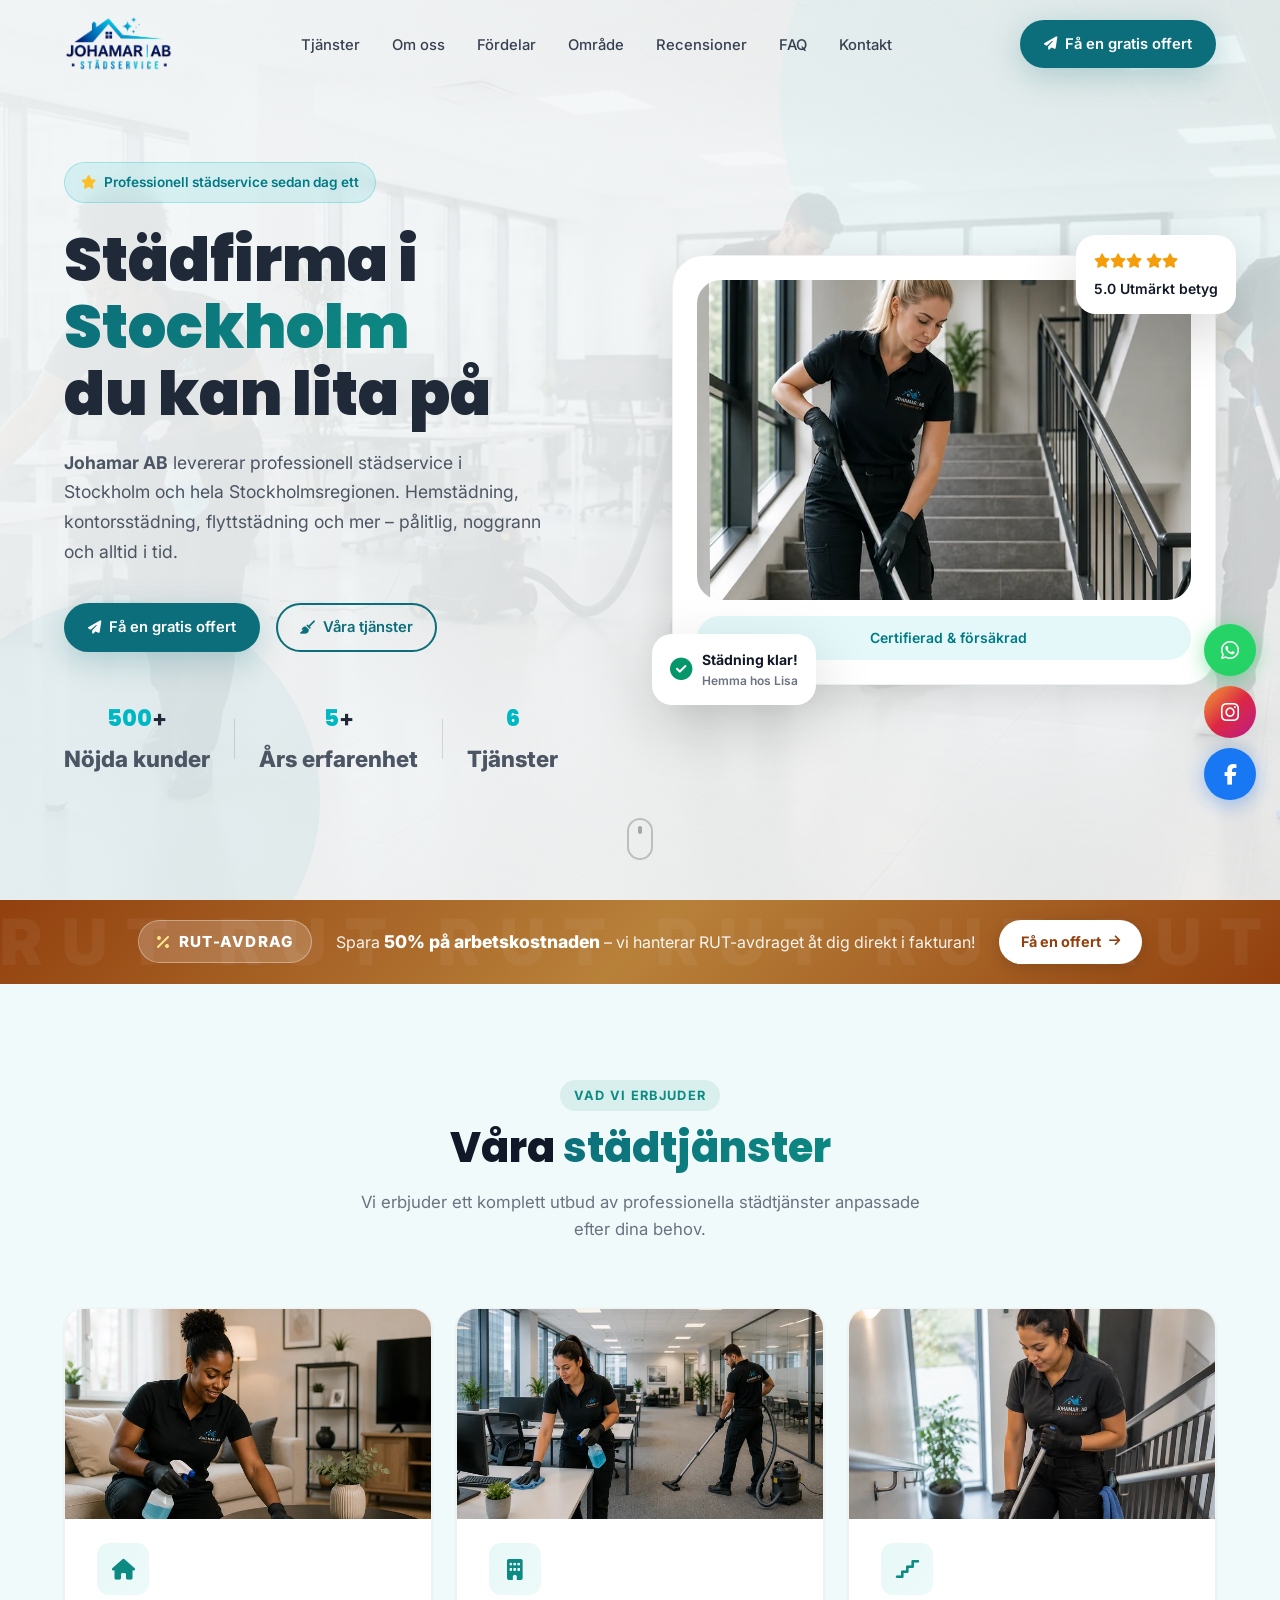
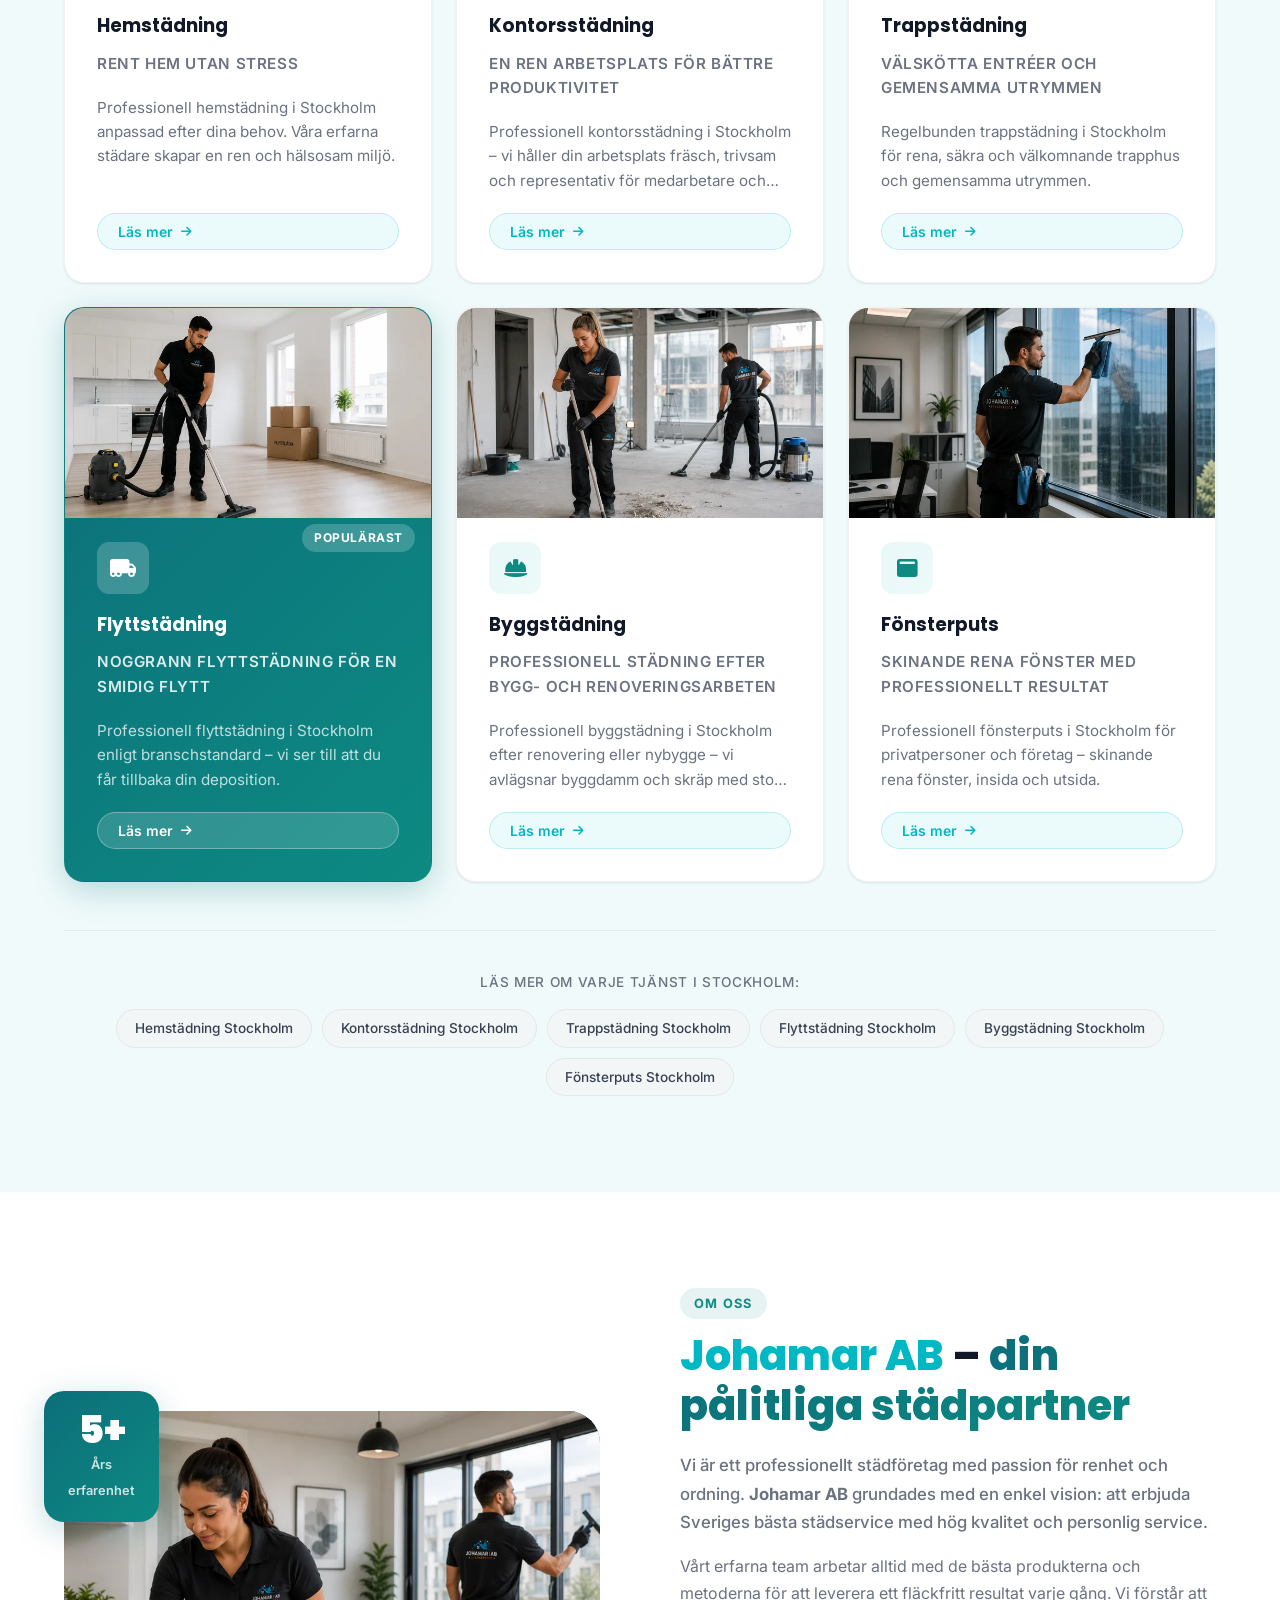
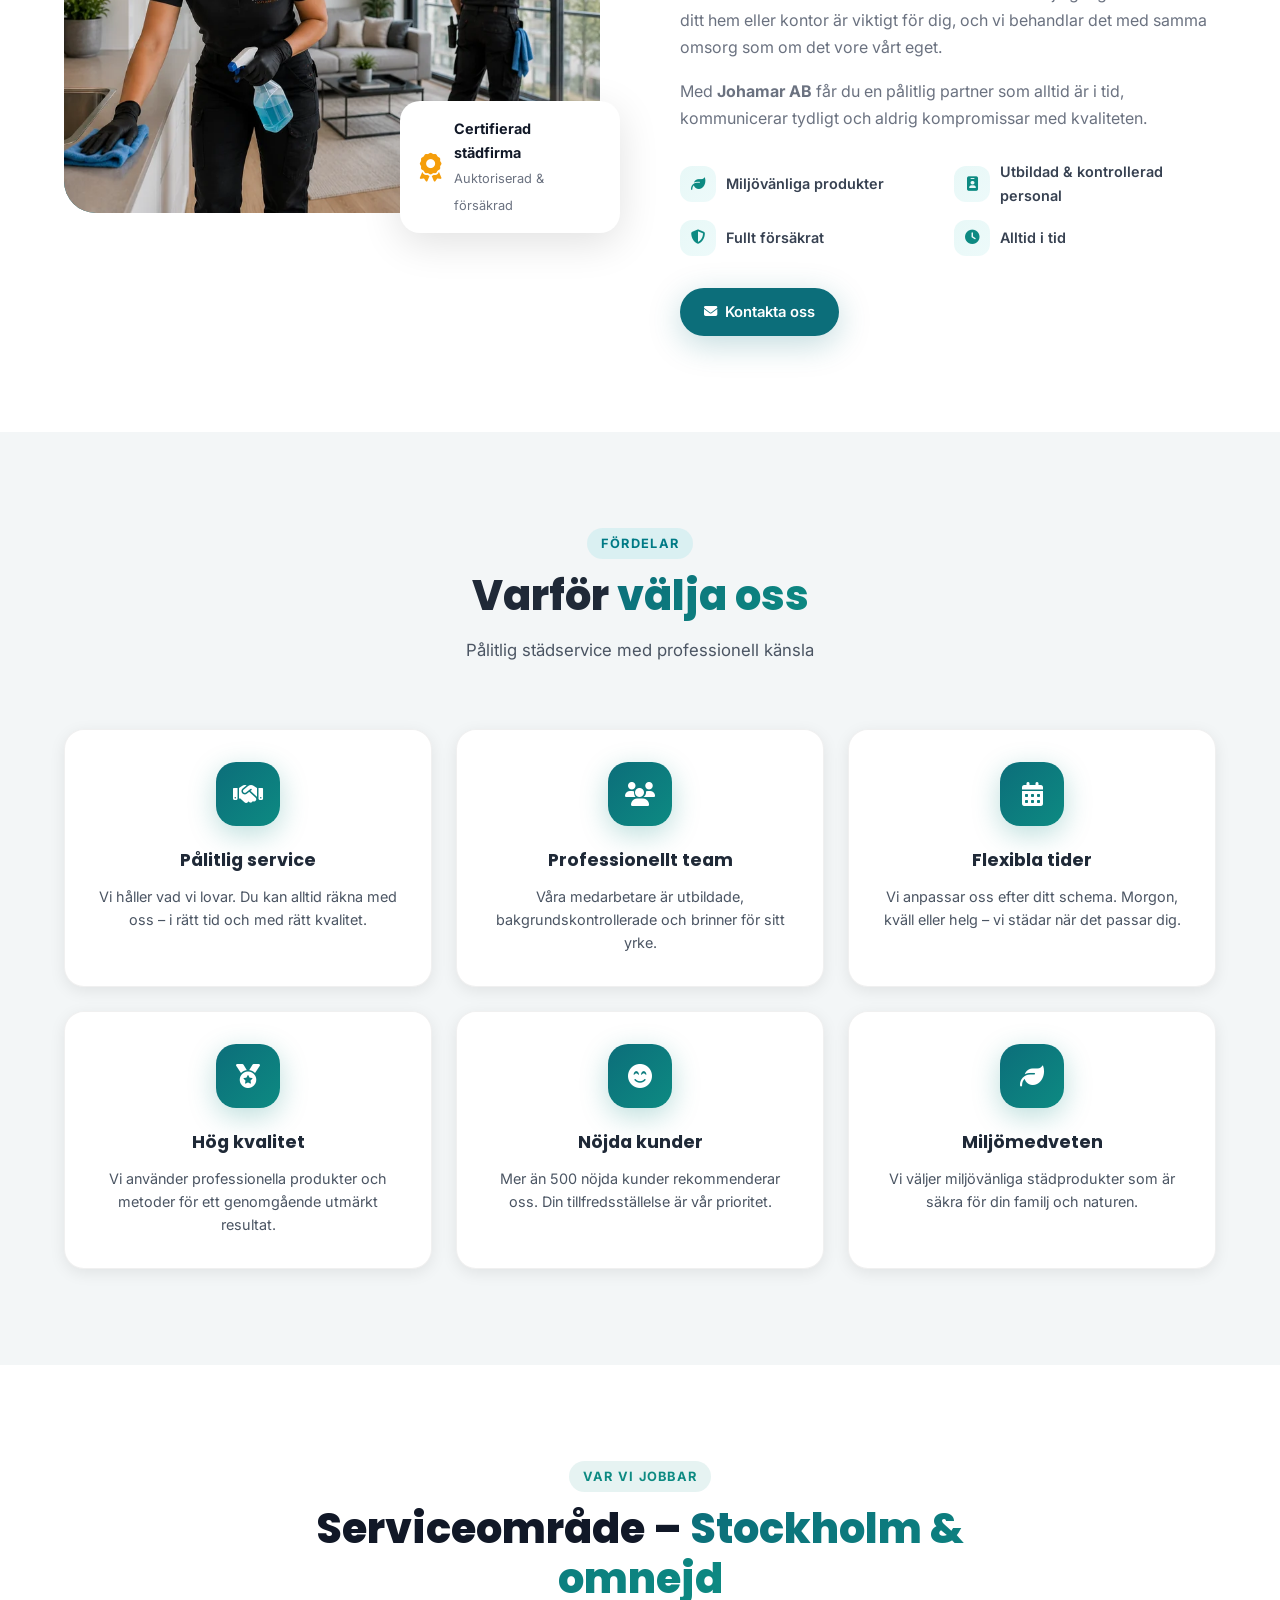
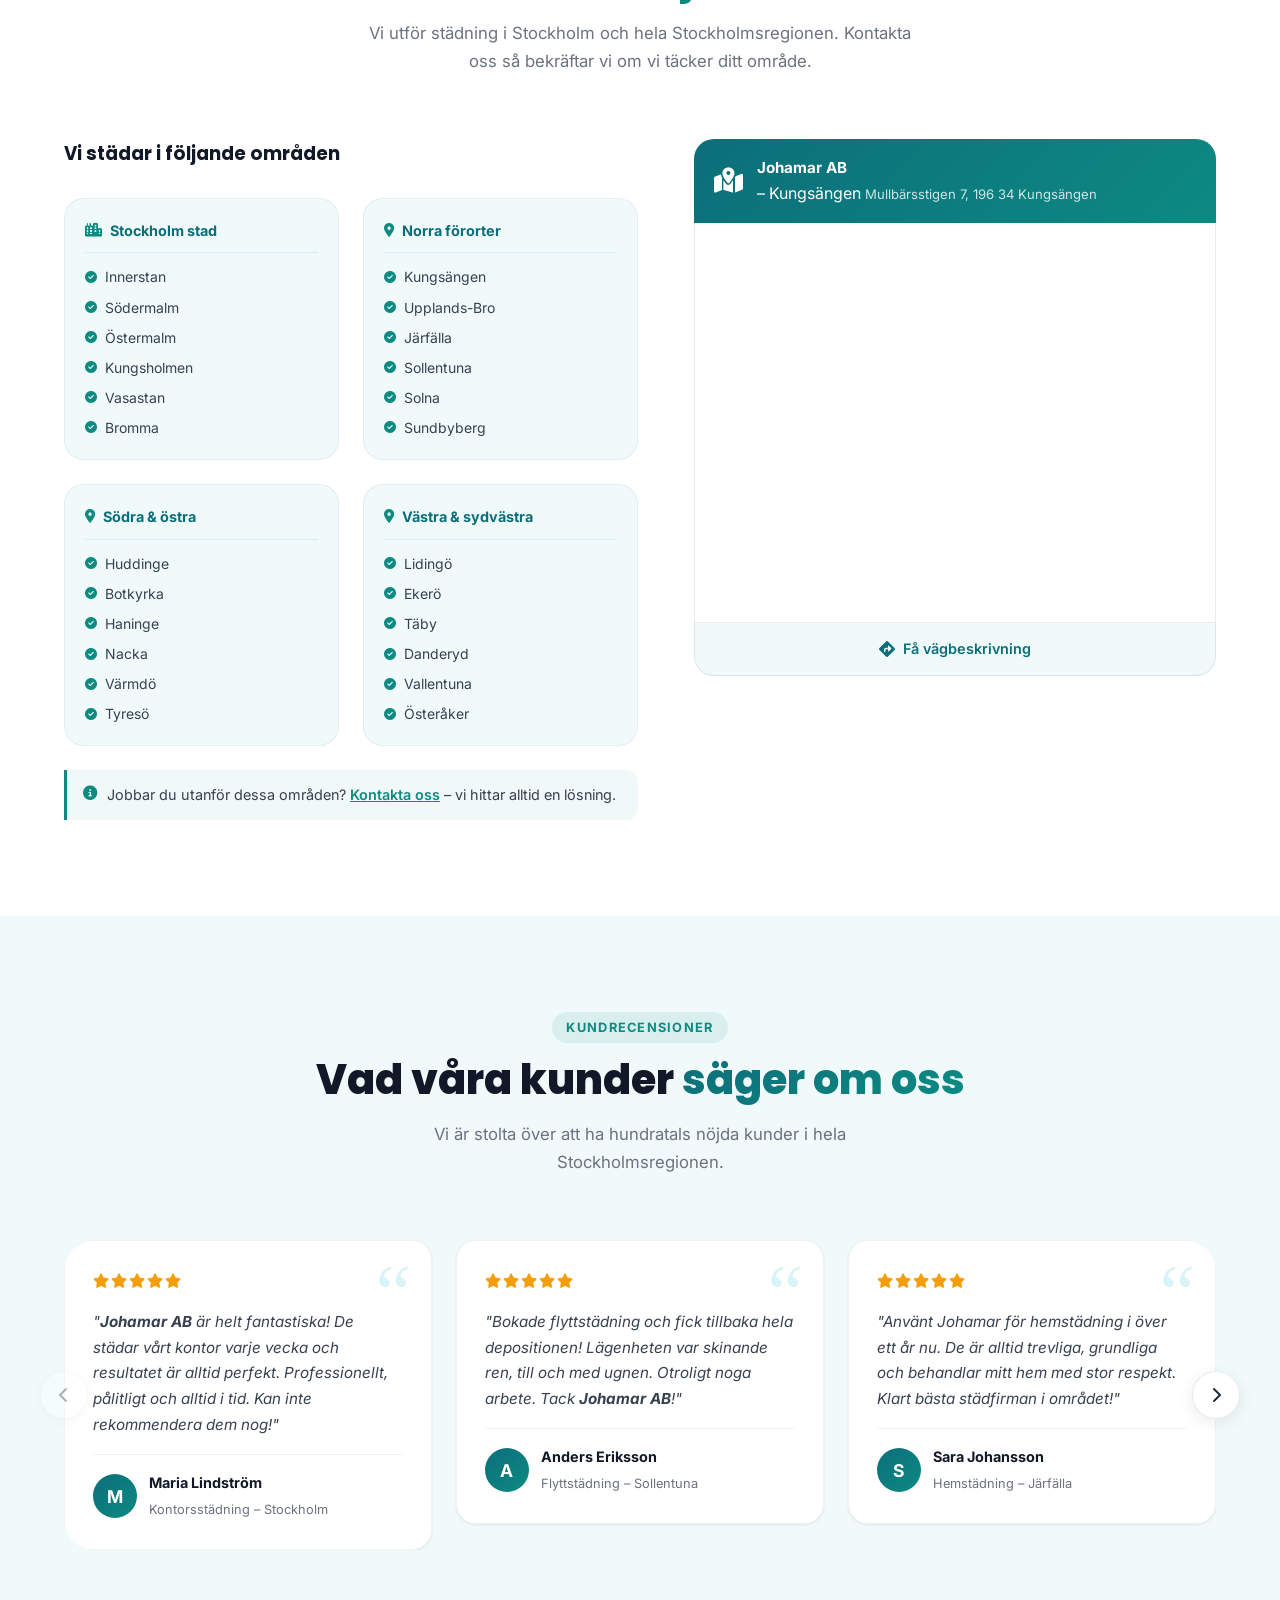
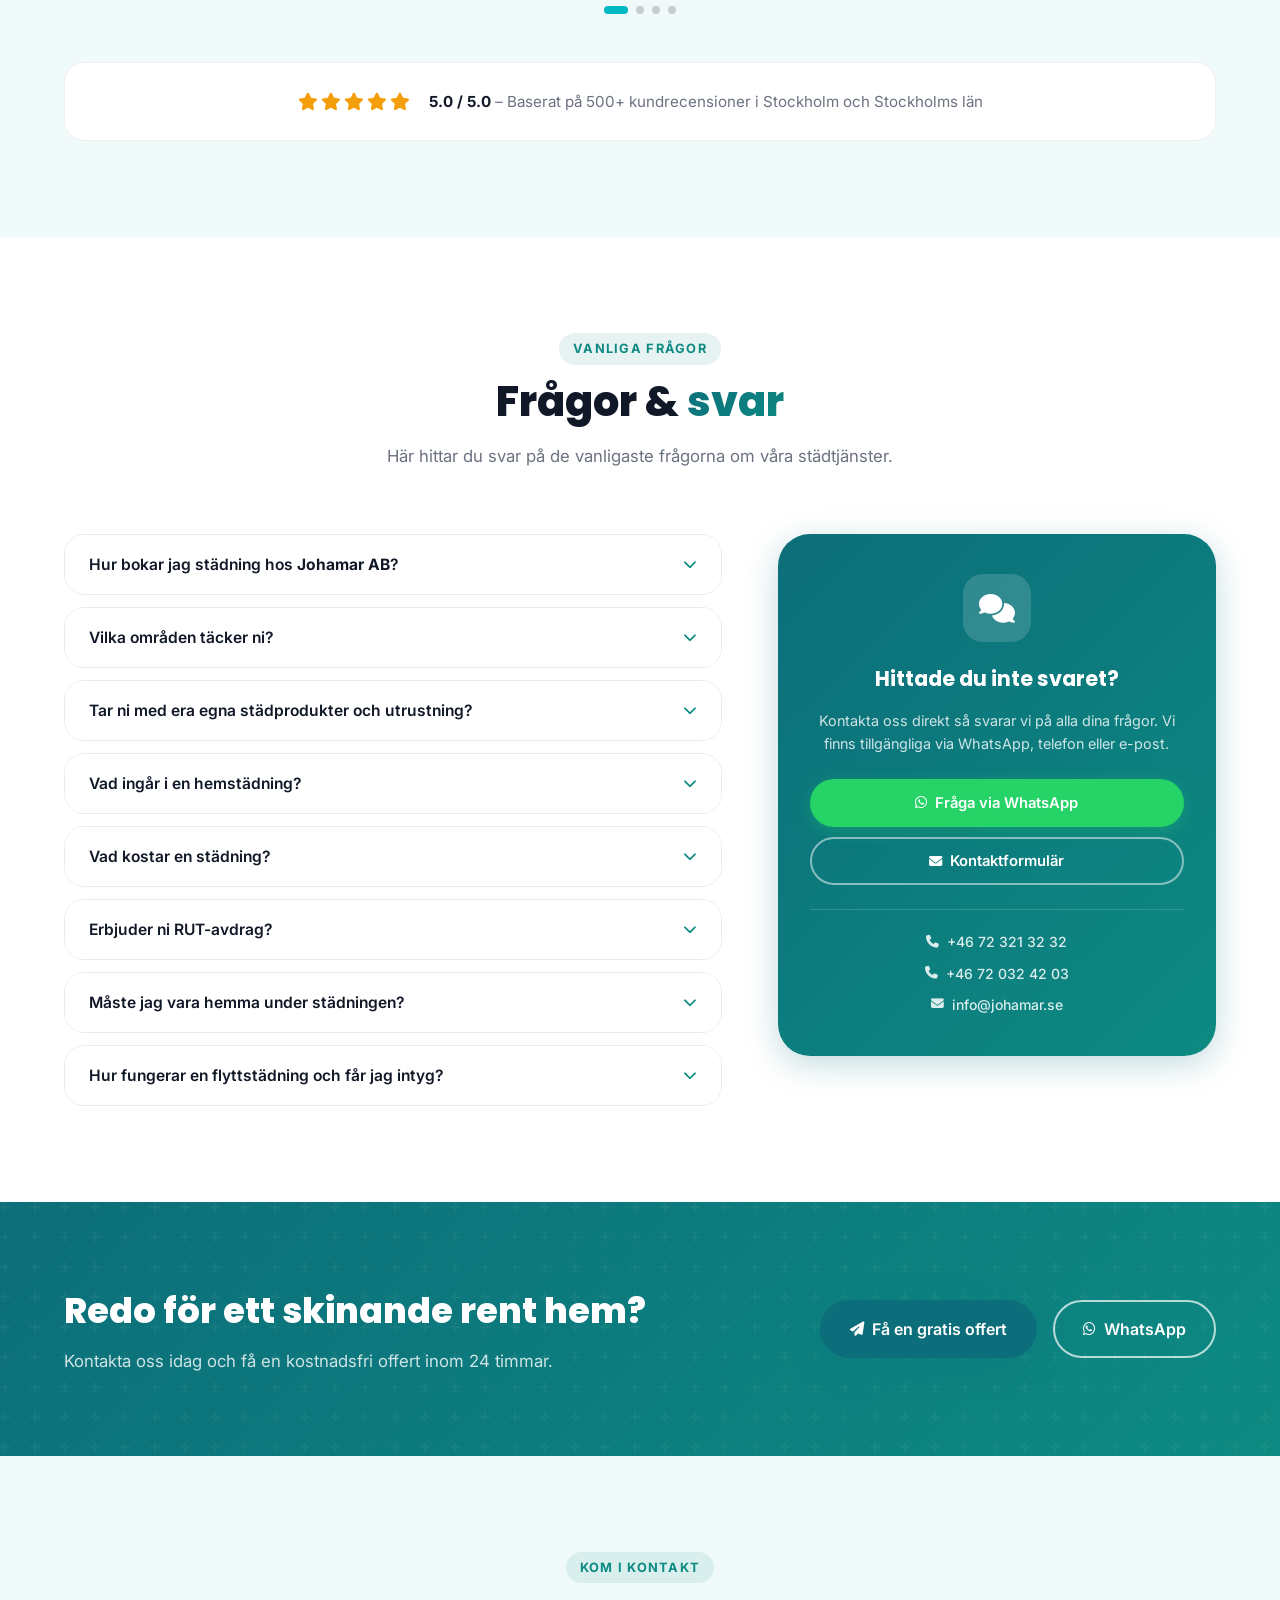
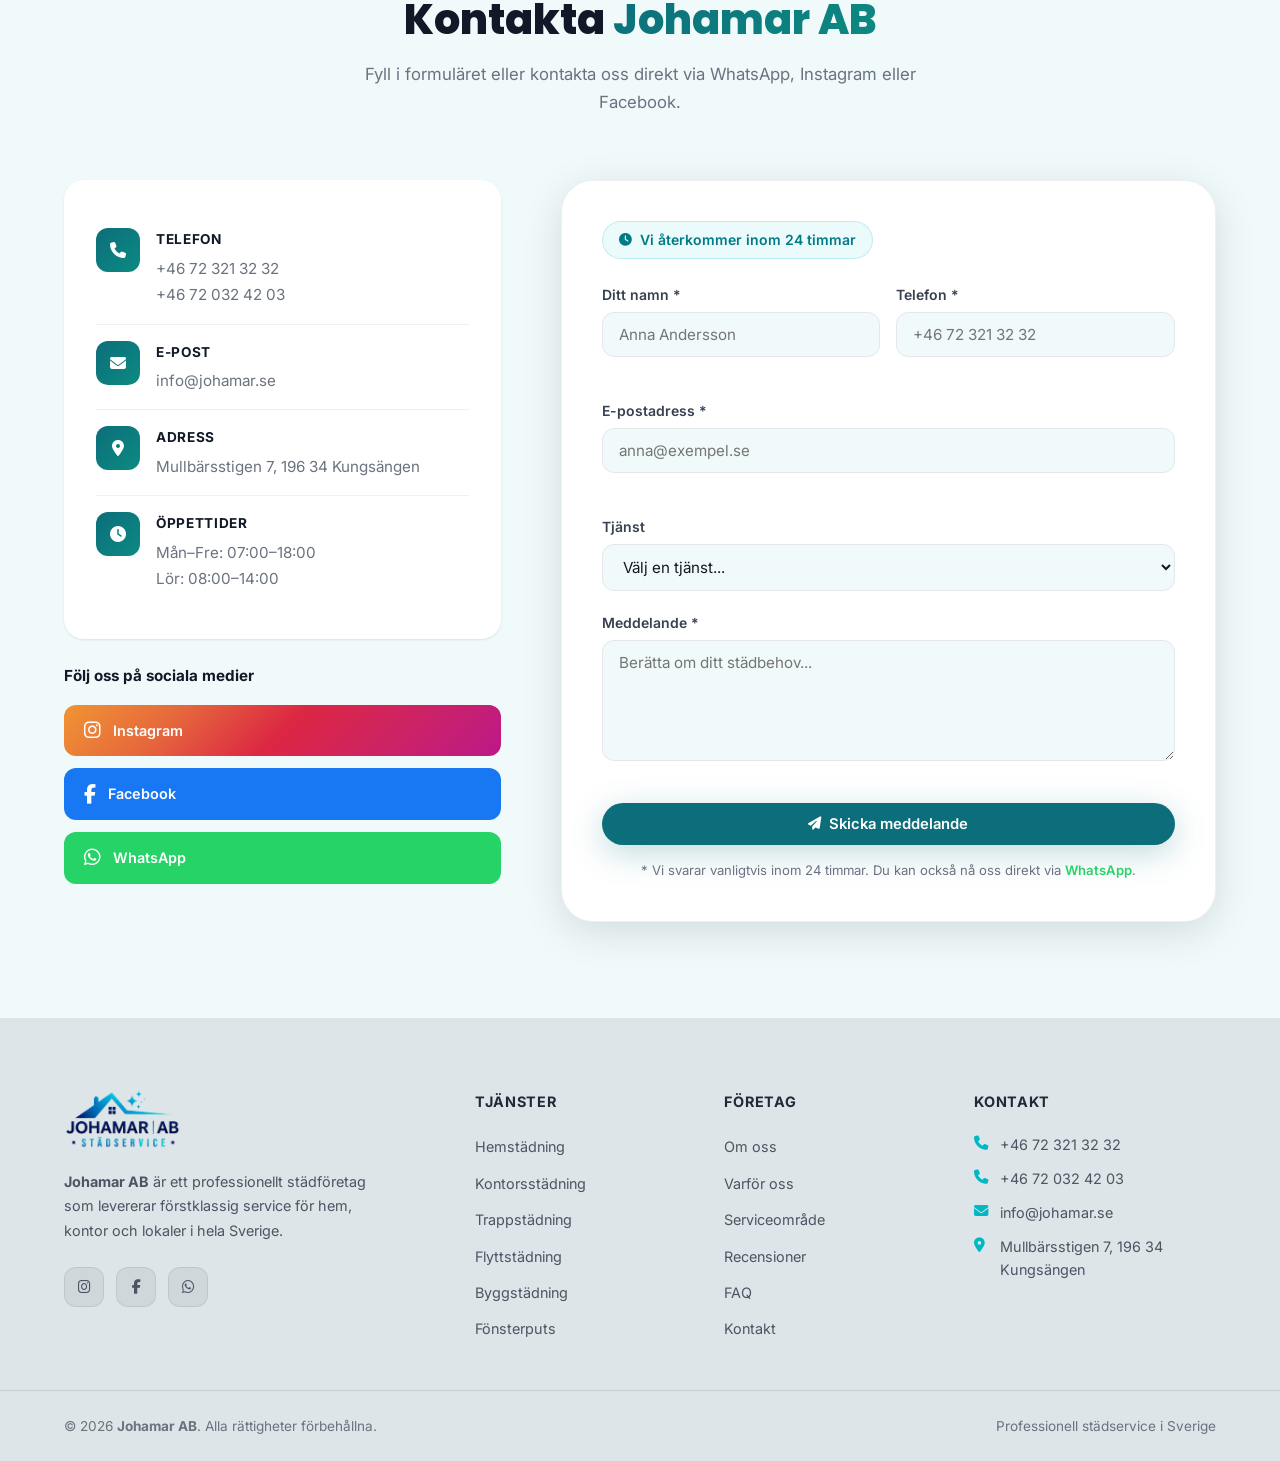
==== commit d891206d: "Fix mobile header overflow and nav menu completely Root causes fixed:  1. CTA button overflow: hide " ====
--- a/index.html
+++ b/index.html
@@ -3,847 +3,1413 @@
 <head>
   <meta charset="UTF-8" />
   <meta name="viewport" content="width=device-width, initial-scale=1.0" />
-  <title>Johamar AB – Byggfirma & Renovering i Stockholm | Kungsängen</title>
-  <meta name="description" content="Johamar AB är din pålitliga byggfirma i Stockholm och Kungsängen. Vi utför kompletta renoveringar, målning, altanbyggen, kök- och badrumsrenoveringar, golvläggning och taktvätt. Kostnadsfri offert!" />
-  <meta name="keywords" content="byggfirma Stockholm, byggfirma Kungsängen, renovering Stockholm, renovering Kungsängen, målning Stockholm, köksrenovering Stockholm, altan och trädäck Stockholm, golvläggning Stockholm, taktvätt Stockholm, Johamar AB" />
-  <meta name="robots" content="index, follow" />
-  <link rel="canonical" href="https://www.johamarbygg.se/" />
-  <link rel="icon" type="image/png" href="assets/images/logo.png" />
-  <link rel="apple-touch-icon" href="assets/images/logo.png" />
+
+  <!-- Primary SEO -->
+  <title>Städfirma Stockholm – Johamar AB | Hemstädning, Kontorsstädning, Flyttstädning</title>
+  <meta name="description" content="Johamar AB är din pålitliga städfirma i Stockholm. Vi erbjuder hemstädning, kontorsstädning, flyttstädning, trappstädning, byggstädning och fönsterputs i hela Stockholmsregionen. RUT-avdrag. Begär offert idag!" />
+  <meta name="keywords" content="städfirma Stockholm, hemstädning Stockholm, kontorsstädning Stockholm, flyttstädning Stockholm, trappstädning Stockholm, byggstädning Stockholm, fönsterputs Stockholm, städservice Stockholm, professionell städning Stockholm, Johamar AB" />
+  <meta name="author" content="Johamar AB" />
+  <meta name="robots" content="index, follow, max-snippet:-1, max-image-preview:large, max-video-preview:-1" />
+  <meta name="geo.region" content="SE-AB" />
+  <meta name="geo.placename" content="Stockholm" />
+
+  <!-- Canonical -->
+  <link rel="canonical" href="https://wil20son76-droid.github.io/johamar-web/" />
 
   <!-- Open Graph -->
-  <meta property="og:type" content="business.business" />
-  <meta property="og:title" content="Johamar AB – Byggfirma & Renovering i Stockholm" />
-  <meta property="og:description" content="Kompletta renoveringar, målning, altan, kök, badrum, golv och taktvätt. Lokalt företag i Kungsängen som arbetar i hela Stockholmsområdet. Begär din kostnadsfria offert idag." />
+  <meta property="og:type" content="website" />
   <meta property="og:locale" content="sv_SE" />
   <meta property="og:site_name" content="Johamar AB" />
-  <meta property="og:image" content="https://www.johamarbygg.se/assets/images/logo.png" />
-  <meta property="og:url" content="https://www.johamarbygg.se/" />
+  <meta property="og:title" content="Städfirma Stockholm – Johamar AB | Professionell Städservice" />
+  <meta property="og:description" content="Johamar AB – din pålitliga städfirma i Stockholm. Hemstädning, kontorsstädning, flyttstädning & mer. RUT-avdrag. Begär gratis offert!" />
+  <meta property="og:image" content="https://wil20son76-droid.github.io/johamar-web/assets/images/hero-main.png" />
+  <meta property="og:image:width" content="1200" />
+  <meta property="og:image:height" content="630" />
+  <meta property="og:url" content="https://wil20son76-droid.github.io/johamar-web/" />
+
+  <!-- Twitter Card -->
+  <meta name="twitter:card" content="summary_large_image" />
+  <meta name="twitter:title" content="Städfirma Stockholm – Johamar AB" />
+  <meta name="twitter:description" content="Professionell städservice i Stockholm. Hemstädning, kontorsstädning, flyttstädning & mer. RUT-avdrag 50%." />
+  <meta name="twitter:image" content="https://wil20son76-droid.github.io/johamar-web/assets/images/hero-main.png" />
+
+  <!-- Preload critical resources -->
+  <link rel="preload" as="image" href="assets/images/hero-main.webp" />
+  <link rel="preload" as="style" href="assets/css/style.css" />
+
+  <!-- Favicon -->
+  <link rel="icon" type="image/png" href="assets/images/logo-transparente.png" />
+  <link rel="apple-touch-icon" href="assets/images/logo-transparente.png" />
 
   <!-- Fonts -->
-  <link rel="preconnect" href="https://fonts.googleapis.com">
-  <link rel="preconnect" href="https://fonts.gstatic.com" crossorigin>
-  <link href="https://fonts.googleapis.com/css2?family=Poppins:wght@400;500;600;700;800&family=Inter:wght@400;500;600&display=swap" rel="stylesheet">
-
+  <link rel="preconnect" href="https://fonts.googleapis.com" />
+  <link rel="preconnect" href="https://fonts.gstatic.com" crossorigin />
+  <link href="https://fonts.googleapis.com/css2?family=Inter:wght@300;400;500;600;700;800;900&family=Poppins:wght@300;400;500;600;700;800&display=swap" rel="stylesheet" />
+
+  <!-- Icons -->
+  <link rel="stylesheet" href="https://cdnjs.cloudflare.com/ajax/libs/font-awesome/6.5.0/css/all.min.css" />
+
+  <!-- Stylesheet -->
   <link rel="stylesheet" href="assets/css/style.css" />
 
-  <!-- Schema.org LocalBusiness / GeneralContractor -->
+  <!-- Schema.org: LocalBusiness + CleaningService -->
   <script type="application/ld+json">
   {
     "@context": "https://schema.org",
-    "@type": ["HomeAndConstructionBusiness", "GeneralContractor"],
-    "name": "Johamar AB",
-    "description": "Johamar AB är en byggfirma i Kungsängen som utför bygg, renovering, målning, altanbyggen, kök- och badrumsrenoveringar, golvläggning, taktvätt och fasadarbeten i Stockholm och omnejd.",
-    "image": "https://www.johamarbygg.se/assets/images/logo.png",
-    "url": "https://www.johamarbygg.se/",
-    "telephone": "+46723213232",
-    "email": "info@johamarbygg.se",
-    "priceRange": "$$",
-    "address": {
-      "@type": "PostalAddress",
-      "streetAddress": "Mullbärstigen 7",
-      "postalCode": "196 34",
-      "addressLocality": "Kungsängen",
-      "addressCountry": "SE"
-    },
-    "areaServed": {
-      "@type": "City",
-      "name": "Stockholm och omnejd"
-    },
-    "sameAs": [
-      "https://www.facebook.com/",
-      "https://www.instagram.com/"
-    ],
-    "openingHoursSpecification": {
-      "@type": "OpeningHoursSpecification",
-      "dayOfWeek": ["Monday","Tuesday","Wednesday","Thursday","Friday"],
-      "opens": "07:00",
-      "closes": "17:00"
-    }
+    "@graph": [
+      {
+        "@type": ["LocalBusiness", "ProfessionalService"],
+        "@id": "https://wil20son76-droid.github.io/johamar-web/#business",
+        "name": "Johamar AB",
+        "legalName": "Johamar AB",
+        "description": "Professionell städfirma i Stockholm. Vi erbjuder hemstädning, kontorsstädning, flyttstädning, trappstädning, byggstädning och fönsterputs i Stockholm och hela Stockholmsregionen.",
+        "image": "https://wil20son76-droid.github.io/johamar-web/assets/images/logo-transparente.png",
+        "logo": "https://wil20son76-droid.github.io/johamar-web/assets/images/logo-transparente.png",
+        "url": "https://wil20son76-droid.github.io/johamar-web/",
+        "telephone": "+46723213232",
+        "email": "info@johamar.se",
+        "address": {
+          "@type": "PostalAddress",
+          "streetAddress": "Mullbärsstigen 7",
+          "postalCode": "196 34",
+          "addressLocality": "Kungsängen",
+          "addressRegion": "Stockholm",
+          "addressCountry": "SE"
+        },
+        "geo": {
+          "@type": "GeoCoordinates",
+          "latitude": 59.4976,
+          "longitude": 17.7526
+        },
+        "areaServed": [
+          {"@type": "City", "name": "Stockholm"},
+          {"@type": "City", "name": "Kungsängen"},
+          {"@type": "City", "name": "Järfälla"},
+          {"@type": "City", "name": "Sollentuna"},
+          {"@type": "City", "name": "Solna"},
+          {"@type": "City", "name": "Sundbyberg"},
+          {"@type": "City", "name": "Huddinge"},
+          {"@type": "City", "name": "Nacka"},
+          {"@type": "City", "name": "Täby"},
+          {"@type": "City", "name": "Bromma"}
+        ],
+        "hasOfferCatalog": {
+          "@type": "OfferCatalog",
+          "name": "Städtjänster Stockholm",
+          "itemListElement": [
+            {"@type": "Offer", "itemOffered": {"@type": "Service", "name": "Hemstädning Stockholm"}},
+            {"@type": "Offer", "itemOffered": {"@type": "Service", "name": "Kontorsstädning Stockholm"}},
+            {"@type": "Offer", "itemOffered": {"@type": "Service", "name": "Flyttstädning Stockholm"}},
+            {"@type": "Offer", "itemOffered": {"@type": "Service", "name": "Trappstädning Stockholm"}},
+            {"@type": "Offer", "itemOffered": {"@type": "Service", "name": "Byggstädning Stockholm"}},
+            {"@type": "Offer", "itemOffered": {"@type": "Service", "name": "Fönsterputs Stockholm"}}
+          ]
+        },
+        "openingHoursSpecification": [
+          {
+            "@type": "OpeningHoursSpecification",
+            "dayOfWeek": ["Monday","Tuesday","Wednesday","Thursday","Friday"],
+            "opens": "07:00",
+            "closes": "18:00"
+          }
+        ],
+        "sameAs": [
+          "https://www.instagram.com/johamar_stadservice/",
+          "https://www.facebook.com/profile.php?id=61590418451118"
+        ]
+      },
+      {
+        "@type": "WebSite",
+        "@id": "https://wil20son76-droid.github.io/johamar-web/#website",
+        "url": "https://wil20son76-droid.github.io/johamar-web/",
+        "name": "Johamar AB – Städfirma Stockholm",
+        "description": "Professionell städservice i Stockholm och Stockholmsregionen",
+        "publisher": {"@id": "https://wil20son76-droid.github.io/johamar-web/#business"},
+        "inLanguage": "sv-SE"
+      }
+    ]
   }
   </script>
-</head>
-<body>
-
-  <!-- ===== HEADER ===== -->
-  <header class="site-header" id="siteHeader">
-    <div class="container header-inner">
-      <a href="#hero" class="logo">
-        <img class="logo-mark" src="assets/images/logo.png" alt="Johamar AB logotyp" width="46" height="46" loading="eager" />
-        <span class="logo-text">
-          <strong>Johamar</strong>
-          <small>AB · Bygg &amp; Renovering</small>
-        </span>
-      </a>
-
-      <nav class="main-nav" id="mainNav">
-        <ul>
-          <li><a href="#tjanster">Tjänster</a></li>
-          <li><a href="#om-oss">Om oss</a></li>
-          <li><a href="#fordelar">Fördelar</a></li>
-          <li><a href="#projekt">Projekt</a></li>
-          <li><a href="#omdomen">Omdömen</a></li>
-          <li><a href="#faq">FAQ</a></li>
-          <li><a href="#omrade">Område</a></li>
-          <li><a href="#kontakt">Kontakt</a></li>
-        </ul>
-        <a href="#kontakt" class="btn btn-primary nav-cta">Begär offert</a>
-      </nav>
-
-      <button class="hamburger" id="hamburger" aria-label="Öppna meny" aria-expanded="false" aria-controls="mainNav">
-        <span></span><span></span><span></span>
-      </button>
-    </div>
-    <div class="nav-overlay" id="navOverlay"></div>
-  </header>
-
-  <!-- ===== HERO ===== -->
-  <section class="hero" id="hero">
-    <div class="hero-bg" aria-hidden="true"></div>
-    <div class="container hero-inner">
-      <p class="eyebrow reveal">Byggfirma i Stockholm &amp; Kungsängen</p>
-      <h1 class="reveal">Vi förvandlar ditt hem <span class="accent">från idé till färdigt resultat</span></h1>
-      <p class="hero-sub reveal">
-        Johamar AB utför kompletta renoveringar, byggprojekt, målning, altanbyggen, kök- och
-        badrumsrenoveringar med högsta kvalitet, tydlig kommunikation och fast tidsplan.
-        Lokalt företag i Kungsängen – vi jobbar i hela Stockholmsområdet.
-      </p>
-      <div class="hero-cta reveal">
-        <a href="#kontakt" class="btn btn-primary">Begär offert</a>
-        <a href="tel:0723213232" class="btn btn-outline">Kontakta oss</a>
-      </div>
-      <ul class="hero-stats reveal">
-        <li><strong>15+ år</strong><span>erfarenhet i branschen</span></li>
-        <li><strong>100%</strong><span>kostnadsfri offert</span></li>
-        <li><strong>Stockholm</strong><span>och hela omnejden</span></li>
-      </ul>
-    </div>
-    <a href="#tjanster" class="scroll-cue" aria-label="Scrolla ner">
-      <span></span>
-    </a>
-  </section>
-
-  <!-- ===== TJÄNSTER ===== -->
-  <section class="services" id="tjanster">
-    <div class="container">
-      <p class="section-eyebrow reveal">Våra tjänster</p>
-      <h2 class="reveal">Allt du behöver under ett och samma tak</h2>
-      <p class="section-lead reveal">
-        Från en mindre ommålning till en total husrenovering – vårt erfarna team hanterar
-        hela processen, så att du kan känna dig trygg från start till mål.
-      </p>
-
-      <div class="services-grid">
-        <article class="service-card reveal">
-          <div class="service-icon" aria-hidden="true">
-            <svg viewBox="0 0 48 48"><path d="M6 24 24 8l18 16M11 21v17h26V21" /><path d="M20 38v-9h8v9" /></svg>
-          </div>
-          <h3>Bygg och renovering</h3>
-          <p>Om-, till- och nybyggnationer som genomförs fackmannamässigt från grund till färdig leverans.</p>
-        </article>
-
-        <article class="service-card reveal">
-          <div class="service-icon" aria-hidden="true">
-            <svg viewBox="0 0 48 48"><rect x="8" y="10" width="32" height="28" rx="2"/><path d="M8 18h32M17 10v28"/></svg>
-          </div>
-          <h3>Kompletta renoveringar</h3>
-          <p>Vi tar ett helhetsgrepp om hela hemmet – planering, material, hantverk och städning ingår.</p>
-        </article>
-
-        <article class="service-card reveal">
-          <div class="service-icon" aria-hidden="true">
-            <svg viewBox="0 0 48 48"><path d="M10 38 18 14h12l8 24"/><path d="M16 30h16"/><circle cx="24" cy="10" r="3"/></svg>
-          </div>
-          <h3>Målning inomhus &amp; utomhus</h3>
-          <p>Professionell målning av väggar, tak och fasader med slitstarka och estetiska resultat.</p>
-        </article>
-
-        <article class="service-card reveal">
-          <div class="service-icon" aria-hidden="true">
-            <svg viewBox="0 0 48 48"><path d="M6 30h36M9 30V18l15-8 15 8v12"/><path d="M14 30v8h20v-8"/></svg>
-          </div>
-          <h3>Altan &amp; trädäck</h3>
-          <p>Skräddarsydda uteplatser i trä som höjer både trivsel och värde på din fastighet.</p>
-        </article>
-
-        <article class="service-card reveal">
-          <div class="service-icon" aria-hidden="true">
-            <svg viewBox="0 0 48 48"><rect x="8" y="8" width="32" height="32" rx="2"/><path d="M8 24h32M24 8v32M16 8v8M32 8v8M16 32v8M32 32v8"/></svg>
-          </div>
-          <h3>Köksrenovering</h3>
-          <p>Funktionella och moderna kök som anpassas helt efter dina behov, stil och budget.</p>
-        </article>
-
-        <article class="service-card reveal">
-          <div class="service-icon" aria-hidden="true">
-            <svg viewBox="0 0 48 48"><rect x="10" y="6" width="28" height="36" rx="3"/><path d="M16 18h16M16 26h16M16 34h10"/></svg>
-          </div>
-          <h3>Badrumsrenovering</h3>
-          <p>Helrenoverade badrum med fackmässig våtrumsinstallation, kakel och modern design.</p>
-        </article>
-
-        <article class="service-card reveal">
-          <div class="service-icon" aria-hidden="true">
-            <svg viewBox="0 0 48 48"><path d="M6 40h36M9 40V14l9 6V14l9 6V14l9 6v20"/></svg>
-          </div>
-          <h3>Golvläggning</h3>
-          <p>Läggning av parkett, laminat, klinker och vinyl med precision och hållbart resultat.</p>
-        </article>
-
-        <article class="service-card reveal">
-          <div class="service-icon" aria-hidden="true">
-            <svg viewBox="0 0 48 48"><path d="M6 18 24 8l18 10M9 19v3M39 19v3"/><path d="M12 24h24l3 16H9z"/><path d="M18 32h12"/></svg>
-          </div>
-          <h3>Tak tvätt</h3>
-          <p>Skonsam taktvätt som förlänger takets livslängd och förbättrar fastighetens helhetsintryck.</p>
-        </article>
-
-        <article class="service-card reveal">
-          <div class="service-icon" aria-hidden="true">
-            <svg viewBox="0 0 48 48"><rect x="10" y="10" width="28" height="30" rx="2"/><path d="M10 20h28M18 10v8M30 10v8M18 28h6v6h-6z"/></svg>
-          </div>
-          <h3>Fasadarbeten</h3>
-          <p>Fasadrenovering, putsning och underhåll som skyddar och förnyar husets utseende.</p>
-        </article>
-
-        <article class="service-card reveal">
-          <div class="service-icon" aria-hidden="true">
-            <svg viewBox="0 0 48 48"><path d="M14 8 8 14l8 8-6 6 8 8 6-6 8 8 6-6-22-22z"/></svg>
-          </div>
-          <h3>Snickeri</h3>
-          <p>Skräddarsydda snickerilösningar – garderober, lister, trappor och specialanpassade möbler.</p>
-        </article>
-
-        <article class="service-card reveal">
-          <div class="service-icon" aria-hidden="true">
-            <svg viewBox="0 0 48 48"><circle cx="24" cy="24" r="16"/><path d="M24 16v8l6 4"/></svg>
-          </div>
-          <h3>Mindre &amp; större byggprojekt</h3>
-          <p>Vi tar oss an alltifrån enklare reparationer till omfattande byggentreprenader.</p>
-        </article>
-
-        <article class="service-card reveal">
-          <div class="service-icon" aria-hidden="true">
-            <svg viewBox="0 0 48 48"><path d="M24 6 6 16v6c0 12 8 20 18 22 10-2 18-10 18-22v-6z"/><path d="M18 24l4 4 8-9"/></svg>
-          </div>
-          <h3>Fastighetsservice &amp; mer</h3>
-          <p>Löpande underhåll och service för fastighetsägare – och mycket mer än så. Fråga oss!</p>
-        </article>
-      </div>
-    </div>
-  </section>
-
-  <!-- ===== OM OSS ===== -->
-  <section class="about" id="om-oss">
-    <div class="container about-inner">
-      <!--
-        ============================================================
-        BILDBYTE — OM OSS / TEAMFOTO (assets/images/team/)
-        ============================================================
-        .about-frame visar just nu en CSS-gradientkomposition med
-        en informationsbadge ovanpå. Lägg ett foto på teamet eller
-        grundaren i: johamar-bygg/assets/images/team/
-
-        Byt ut kompositionen genom att lägga till en <img> FÖRE
-        .about-badge inuti .about-frame, t.ex:
-
-          <div class="about-frame">
-            <img src="assets/images/team/johamar-team-kungsangen.jpg"
-                 alt="Johamar AB:s hantverkare på en byggarbetsplats i Kungsängen"
-                 width="640" height="800" loading="lazy" />
-            <div class="about-badge">
-              <strong>15+</strong>
-              <span>års samlad erfarenhet i byggbranschen</span>
-            </div>
-          </div>
-
-        Tips för responsiv/optimerad visning:
-        - Stående format runt 4:5 (t.ex. 640×800 px) passar .about-frame bäst.
-        - Exportera i .webp för snabbare laddning, .jpg som fallback.
-        - Ta bort aria-hidden="true" från .about-media om bilden tillför
-          information (t.ex. visar faktiska medarbetare) som inte redan
-          beskrivs i texten bredvid.
-        - Lägg till "img { width:100%; height:100%; object-fit:cover; }"
-          under .about-frame i style.css så fotot fyller ramen helt.
-        ============================================================
-      -->
-      <div class="about-media reveal" aria-hidden="true">
-        <div class="about-frame">
-          <div class="about-badge">
-            <strong>15+</strong>
-            <span>års samlad erfarenhet i bygg&shy;branschen</span>
-          </div>
-        </div>
-      </div>
-      <div class="about-content">
-        <p class="section-eyebrow reveal">Om Johamar AB</p>
-        <h2 class="reveal">Ett lokalt byggföretag med stora ambitioner och hantverkarens stolthet</h2>
-        <p class="reveal">
-          Johamar AB är ett byggföretag baserat i Kungsängen som arbetar med bygg, renovering och
-          fastighetsservice i hela Stockholmsområdet. Vi grundades med en enkel övertygelse:
-          att varje kund förtjänar ett hantverk i toppklass, en ärlig dialog och ett resultat som
-          håller över tid.
-        </p>
-        <p class="reveal">
-          Vårt team består av erfarna hantverkare som brinner för detaljer – från den första
-          skissen till sista penseldraget. Vi tar fullt ansvar för projektet, planerar noggrant,
-          håller dig informerad längs vägen och lämnar alltid arbetsplatsen ren och välstädad.
-        </p>
-        <p class="reveal">
-          Oavsett om du ska totalrenovera din lägenhet, bygga en altan, måla om fasaden eller
-          renovera köket – vi finns här för att göra processen smidig, trygg och resultatet
-          precis som du föreställt dig.
-        </p>
-        <a href="#kontakt" class="btn btn-primary reveal">Boka kostnadsfri rådgivning</a>
-      </div>
-    </div>
-  </section>
-
-  <!-- ===== FÖRDELAR ===== -->
-  <section class="benefits" id="fordelar">
-    <div class="container">
-      <p class="section-eyebrow reveal light">Varför välja oss</p>
-      <h2 class="reveal light">Fördelarna med att anlita Johamar AB</h2>
-
-      <div class="benefits-grid">
-        <div class="benefit-card reveal">
-          <div class="benefit-icon"><svg viewBox="0 0 48 48"><path d="M24 6 6 14v8c0 11 7.5 18.5 18 22 10.5-3.5 18-11 18-22v-8z"/><path d="M17 24l5 5 9-10"/></svg></div>
-          <h3>Professionellt utfört arbete</h3>
-          <p>Erfarna hantverkare, kvalitetsmaterial och noggrann planering i varje projekt vi tar oss an.</p>
-        </div>
-        <div class="benefit-card reveal">
-          <div class="benefit-icon"><svg viewBox="0 0 48 48"><path d="M10 14h28v20H18l-8 8z"/><path d="M16 21h16M16 27h10"/></svg></div>
-          <h3>Tydlig kommunikation</h3>
-          <p>Du vet alltid vad som händer, när och varför. Inga överraskningar – bara raka besked.</p>
-        </div>
-        <div class="benefit-card reveal">
-          <div class="benefit-icon"><svg viewBox="0 0 48 48"><path d="M24 4 30 18l15 2-11 10 3 15-13-7-13 7 3-15-11-10 15-2z"/></svg></div>
-          <h3>Kvalitet i varje detalj</h3>
-          <p>Vi nöjer oss aldrig med "okej" – varje skarv, fog och ytskikt ska hålla måttet.</p>
-        </div>
-        <div class="benefit-card reveal">
-          <div class="benefit-icon"><svg viewBox="0 0 48 48"><circle cx="24" cy="24" r="17"/><path d="M24 15v18M18 19c0-3 3-4 6-4s6 1.5 6 4-3 4-6 4-6 1-6 4 3 4 6 4 6-1 6-4"/></svg></div>
-          <h3>Kostnadsfri offert</h3>
-          <p>Du får alltid en tydlig och kostnadsfri offert innan vi sätter igång – helt utan förpliktelser.</p>
-        </div>
-        <div class="benefit-card reveal">
-          <div class="benefit-icon"><svg viewBox="0 0 48 48"><path d="M24 4C15 4 9 11 9 19c0 12 15 25 15 25s15-13 15-25c0-8-6-15-15-15z"/><circle cx="24" cy="19" r="5"/></svg></div>
-          <h3>Lokalt företag i Kungsängen</h3>
-          <p>Som lokalt förankrade känner vi området väl – snabb respons och personlig service garanterad.</p>
-        </div>
-      </div>
-    </div>
-  </section>
-
-  <!-- ===== PROJEKT / GALLERI ===== -->
-  <section class="projects" id="projekt">
-    <div class="container">
-      <p class="section-eyebrow reveal">Våra projekt</p>
-      <h2 class="reveal">Ett urval av arbeten vi är stolta över</h2>
-      <p class="section-lead reveal">
-        Varje projekt är unikt – men gemensamt för dem alla är vår strävan efter precision,
-        hållbarhet och nöjda kunder. Här är ett axplock av vad vi arbetar med dagligen.
-      </p>
-      <!--
-        ============================================================
-        BILDBYTE — PROJEKTGALLERI (assets/images/projects/)
-        ============================================================
-        Varje .project-card visar just nu en CSS/SVG-komposition
-        (klassen "proj-1" … "proj-6" styr bakgrundsfärgen i style.css).
-        Lägg dina egna projektfoton i: johamar-bygg/assets/images/projects/
-
-        Byt ut visningen genom att ta bort bakgrundsklassen (t.ex. "proj-1")
-        och lägga till en <img> FÖRE <figcaption>, t.ex:
-
-          <figure class="project-card reveal">
-            <img src="assets/images/projects/koksrenovering-stockholm-01.jpg"
-                 alt="Modernt renoverat kök med vitt snickeri och bänkskiva i trä, Stockholm"
-                 width="800" height="600" loading="lazy" />
-            <figcaption><span>Köksrenovering</span>Modernt kök, Stockholm</figcaption>
-          </figure>
-
-        Tips för responsiv/optimerad visning:
-        - Exportera bilder i .webp (med .jpg som fallback) och i ungefär
-          800×600 px för bästa balans mellan skärpa och laddningstid.
-        - Behåll width/height så att layouten inte hoppar (CLS).
-        - Skriv alltid en beskrivande svensk alt-text som nämner
-          tjänst + plats, för bättre SEO och tillgänglighet.
-        - .project-card har redan "object-fit: cover" via bakgrundsbilden;
-          lägg till "img { width:100%; height:100%; object-fit:cover; }"
-          under .project-card i style.css om du byter till <img>-taggar.
-        ============================================================
-      -->
-      <div class="projects-grid">
-        <figure class="project-card reveal proj-1">
-          <!-- Ersätt med: assets/images/projects/koksrenovering-stockholm-01.jpg -->
-          <figcaption><span>Köksrenovering</span>Modernt kök, Stockholm</figcaption>
-        </figure>
-        <figure class="project-card reveal proj-2">
-          <!-- Ersätt med: assets/images/projects/badrumsrenovering-kungsangen-01.jpg -->
-          <figcaption><span>Badrumsrenovering</span>Helrenoverat badrum, Kungsängen</figcaption>
-        </figure>
-        <figure class="project-card reveal proj-3">
-          <!-- Ersätt med: assets/images/projects/altan-tradack-upplands-bro-01.jpg -->
-          <figcaption><span>Altan &amp; trädäck</span>Nybyggd uteplats, Upplands-Bro</figcaption>
-        </figure>
-        <figure class="project-card reveal proj-4">
-          <!-- Ersätt med: assets/images/projects/fasadarbete-bro-01.jpg -->
-          <figcaption><span>Fasadarbeten</span>Fasadrenovering, Bro</figcaption>
-        </figure>
-        <figure class="project-card reveal proj-5">
-          <!-- Ersätt med: assets/images/projects/golvlaggning-stockholm-01.jpg -->
-          <figcaption><span>Golvläggning</span>Parkettgolv, Stockholm city</figcaption>
-        </figure>
-        <figure class="project-card reveal proj-6">
-          <!-- Ersätt med: assets/images/projects/komplett-renovering-kungsangen-01.jpg -->
-          <figcaption><span>Komplett renovering</span>Totalrenoverad lägenhet, Kungsängen</figcaption>
-        </figure>
-      </div>
-    </div>
-  </section>
-
-  <!-- ===== FÖRE & EFTER ===== -->
-  <section class="before-after" id="fore-efter">
-    <div class="container">
-      <p class="section-eyebrow reveal">Resultat som talar för sig själva</p>
-      <h2 class="reveal">Före &amp; efter – se skillnaden vi gör</h2>
-      <p class="section-lead reveal">
-        Inget övertygar mer än en tydlig förvandling. Här är några exempel på hur vi har
-        lyft fastigheter från slitna till moderna och funktionella – med kvalitet som håller.
-      </p>
-
-      <!--
-        ============================================================
-        BILDBYTE — FÖRE & EFTER (assets/images/before-after/)
-        ============================================================
-        Varje .ba-pane visar just nu en CSS-gradientkomposition.
-        Lägg dina egna före/efter-foton i: johamar-bygg/assets/images/before-after/
-
-        Byt ut en panel genom att ta bort bakgrundsklassen (t.ex. "ba-2")
-        och lägga till en <img> inuti, t.ex:
-
-          <div class="ba-pane">
-            <img src="assets/images/before-after/kok-kungsangen-fore.jpg"
-                 alt="Köket i Kungsängen före renovering, slitna skåpluckor och gammal bänkskiva"
-                 width="500" height="375" loading="lazy" />
-            <span>Före</span>
-          </div>
-          <div class="ba-pane">
-            <img src="assets/images/before-after/kok-kungsangen-efter.jpg"
-                 alt="Samma kök i Kungsängen efter renovering, ljusa skåp och ny bänkskiva i sten"
-                 width="500" height="375" loading="lazy" />
-            <span>Efter</span>
-          </div>
-
-        Tips för responsiv/optimerad visning:
-        - Fota "före" och "efter" från exakt samma vinkel för bästa effekt.
-        - Exportera i .webp, ca 500×375 px (4:3), för snabb laddning.
-        - Behåll width/height för att undvika layoutskift (CLS).
-        - Lägg till "img { width:100%; height:100%; object-fit:cover;
-          position:absolute; inset:0; }" under .ba-pane i style.css
-          så att fotona fyller panelen precis som gradienterna gör nu.
-        ============================================================
-      -->
-      <div class="ba-grid">
-        <div class="ba-card reveal">
-          <div class="ba-compare">
-            <div class="ba-pane ba-before"><span>Före</span></div>
-            <div class="ba-pane ba-after"><span>Efter</span></div>
-            <div class="ba-divider" aria-hidden="true">↔</div>
-          </div>
-          <h3>Köksrenovering, Kungsängen</h3>
-          <p>Från ett trångt och omodernt kök till en ljus, funktionell mittpunkt i hemmet.</p>
-        </div>
-
-        <div class="ba-card reveal">
-          <div class="ba-compare">
-            <div class="ba-pane ba-before ba-2"><span>Före</span></div>
-            <div class="ba-pane ba-after ba-2"><span>Efter</span></div>
-            <div class="ba-divider" aria-hidden="true">↔</div>
-          </div>
-          <h3>Badrumsrenovering, Stockholm</h3>
-          <p>Ett gammalt badrum förvandlat till en modern och hållbar våtrumslösning.</p>
-        </div>
-
-        <div class="ba-card reveal">
-          <div class="ba-compare">
-            <div class="ba-pane ba-before ba-3"><span>Före</span></div>
-            <div class="ba-pane ba-after ba-3"><span>Efter</span></div>
-            <div class="ba-divider" aria-hidden="true">↔</div>
-          </div>
-          <h3>Fasad &amp; taktvätt, Bro</h3>
-          <p>Nytt liv åt en sliten fasad genom rengöring, lagning och ommålning.</p>
-        </div>
-      </div>
-    </div>
-  </section>
-
-  <!-- ===== KUNDOMDÖMEN ===== -->
-  <section class="testimonials" id="omdomen">
-    <div class="container">
-      <p class="section-eyebrow reveal light">Kundomdömen</p>
-      <h2 class="reveal light">Vad våra kunder säger om oss</h2>
-      <p class="section-lead reveal light">
-        Vi är stolta över de relationer vi bygger med våra kunder – här är några röster
-        från personer som har anlitat Johamar AB för sina projekt.
-      </p>
-
-      <div class="testimonials-grid">
-        <figure class="testimonial-card reveal">
-          <div class="stars" aria-label="Betyg 5 av 5">★★★★★</div>
-          <blockquote>
-            "Johamar AB renoverade hela vårt kök på utsatt tid och med ett resultat som
-            överträffade våra förväntningar. Otroligt proffsigt bemötande genom hela processen."
-          </blockquote>
-          <figcaption><span class="avatar">AL</span><div><strong>Anna Lindqvist</strong><span>Köksrenovering, Kungsängen</span></div></figcaption>
-        </figure>
-
-        <figure class="testimonial-card reveal">
-          <div class="stars" aria-label="Betyg 5 av 5">★★★★★</div>
-          <blockquote>
-            "Vi anlitade Johamar för att bygga en altan och är jättenöjda. Tydlig kommunikation,
-            fast pris och ett snyggt slutresultat. Rekommenderas varmt!"
-          </blockquote>
-          <figcaption><span class="avatar">MK</span><div><strong>Mikael Karlsson</strong><span>Altanbygge, Bro</span></div></figcaption>
-        </figure>
-
-        <figure class="testimonial-card reveal">
-          <div class="stars" aria-label="Betyg 5 av 5">★★★★★</div>
-          <blockquote>
-            "Helrenovering av vår lägenhet i Stockholm – från golv till tak. Johamar AB
-            höll vad de lovade, och det märks att de bryr sig om kvalitet i varje detalj."
-          </blockquote>
-          <figcaption><span class="avatar">SP</span><div><strong>Sara Pettersson</strong><span>Komplett renovering, Stockholm</span></div></figcaption>
-        </figure>
-
-        <figure class="testimonial-card reveal">
-          <div class="stars" aria-label="Betyg 5 av 5">★★★★★</div>
-          <blockquote>
-            "Snabb, prisvärd och seriös taktvätt och fasadmålning. Huset ser ut som nytt.
-            Vi kommer definitivt att anlita Johamar AB igen."
-          </blockquote>
-          <figcaption><span class="avatar">JE</span><div><strong>Johan Ek</strong><span>Taktvätt &amp; fasad, Järfälla</span></div></figcaption>
-        </figure>
-      </div>
-    </div>
-  </section>
-
-  <!-- ===== FAQ ===== -->
-  <section class="faq" id="faq">
-    <div class="container faq-grid">
-      <div class="faq-intro reveal">
-        <p class="section-eyebrow">Vanliga frågor</p>
-        <h2>Frågor &amp; svar om bygg och renovering</h2>
-        <p class="section-lead">
-          Här har vi samlat svar på några av de vanligaste frågorna vi får från kunder i
-          Stockholm och Kungsängen. Hittar du inte svaret du söker? Hör av dig så hjälper vi dig direkt.
-        </p>
-        <a href="#kontakt" class="btn btn-primary">Ställ din fråga</a>
-      </div>
-
-      <div class="faq-list">
-        <div class="faq-item reveal">
-          <button class="faq-question" aria-expanded="false">
-            Hur mycket kostar en renovering i Stockholm?
-            <span class="faq-icon">+</span>
-          </button>
-          <div class="faq-answer">
-            <p>Priset beror på projektets omfattning, materialval och tidsram. Därför erbjuder
-            vi alltid en kostnadsfri och förutsättningslös offert där vi går igenom dina
-            önskemål och ger dig en tydlig prisbild innan arbetet påbörjas.</p>
-          </div>
-        </div>
-
-        <div class="faq-item reveal">
-          <button class="faq-question" aria-expanded="false">
-            Vilka områden i Stockholm arbetar Johamar AB i?
-            <span class="faq-icon">+</span>
-          </button>
-          <div class="faq-answer">
-            <p>Vi är ett lokalt företag baserat i Kungsängen och utför uppdrag i hela
-            Stockholmsregionen – bland annat Stockholm innerstad, Kungsängen, Upplands-Bro,
-            Bro, Järfälla, Sollentuna och Sigtuna.</p>
-          </div>
-        </div>
-
-        <div class="faq-item reveal">
-          <button class="faq-question" aria-expanded="false">
-            Hur lång tid tar en köks- eller badrumsrenovering?
-            <span class="faq-icon">+</span>
-          </button>
-          <div class="faq-answer">
-            <p>En badrumsrenovering tar normalt 2–4 veckor och en köksrenovering 1–3 veckor,
-            beroende på omfattning. I samband med offerten får du alltid en realistisk
-            tidsplan som vi sedan håller oss till.</p>
-          </div>
-        </div>
-
-        <div class="faq-item reveal">
-          <button class="faq-question" aria-expanded="false">
-            Hjälper ni till med material och inköp?
-            <span class="faq-icon">+</span>
-          </button>
-          <div class="faq-answer">
-            <p>Ja, vi hjälper gärna till med rådgivning kring materialval och kan sköta
-            inköp av allt från kakel och golv till färg och köksinredning – helt enligt
-            din smak och budget.</p>
-          </div>
-        </div>
-
-        <div class="faq-item reveal">
-          <button class="faq-question" aria-expanded="false">
-            Är ni försäkrade och utför ni arbetet enligt branschstandard?
-            <span class="faq-icon">+</span>
-          </button>
-          <div class="faq-answer">
-            <p>Absolut. Vi arbetar fackmannamässigt enligt gällande branschregler, har
-            ansvarsförsäkring och säkerställer att alla våtrumsarbeten och installationer
-            utförs korrekt och dokumenteras.</p>
-          </div>
-        </div>
-
-        <div class="faq-item reveal">
-          <button class="faq-question" aria-expanded="false">
-            Hur bokar jag en kostnadsfri offert?
-            <span class="faq-icon">+</span>
-          </button>
-          <div class="faq-answer">
-            <p>Enklast är att fylla i kontaktformuläret längre ner på sidan, ringa oss på
-            072-321 32 32 eller skicka ett meddelande via WhatsApp. Vi återkommer vanligtvis
-            samma dag med förslag på tid för kostnadsfritt platsbesök.</p>
-          </div>
-        </div>
-      </div>
-    </div>
-  </section>
-
-  <!-- FAQ structured data -->
+  <!-- Schema.org: FAQPage -->
   <script type="application/ld+json">
   {
     "@context": "https://schema.org",
     "@type": "FAQPage",
     "mainEntity": [
-      {
-        "@type": "Question",
-        "name": "Hur mycket kostar en renovering i Stockholm?",
-        "acceptedAnswer": { "@type": "Answer", "text": "Priset beror på projektets omfattning, materialval och tidsram. Johamar AB erbjuder alltid en kostnadsfri och förutsättningslös offert med tydlig prisbild innan arbetet påbörjas." }
-      },
-      {
-        "@type": "Question",
-        "name": "Vilka områden i Stockholm arbetar Johamar AB i?",
-        "acceptedAnswer": { "@type": "Answer", "text": "Johamar AB är baserat i Kungsängen och utför uppdrag i hela Stockholmsregionen, bland annat Stockholm innerstad, Kungsängen, Upplands-Bro, Bro, Järfälla, Sollentuna och Sigtuna." }
-      },
-      {
-        "@type": "Question",
-        "name": "Hur lång tid tar en köks- eller badrumsrenovering?",
-        "acceptedAnswer": { "@type": "Answer", "text": "En badrumsrenovering tar normalt 2–4 veckor och en köksrenovering 1–3 veckor beroende på omfattning. En realistisk tidsplan ingår alltid i offerten." }
-      },
-      {
-        "@type": "Question",
-        "name": "Hjälper ni till med material och inköp?",
-        "acceptedAnswer": { "@type": "Answer", "text": "Ja, Johamar AB hjälper till med rådgivning kring materialval och kan sköta inköp av kakel, golv, färg och köksinredning enligt kundens smak och budget." }
-      },
-      {
-        "@type": "Question",
-        "name": "Är ni försäkrade och utför ni arbetet enligt branschstandard?",
-        "acceptedAnswer": { "@type": "Answer", "text": "Ja, Johamar AB arbetar fackmannamässigt enligt branschregler, har ansvarsförsäkring och säkerställer att våtrumsarbeten och installationer utförs korrekt och dokumenteras." }
-      },
-      {
-        "@type": "Question",
-        "name": "Hur bokar jag en kostnadsfri offert hos Johamar AB?",
-        "acceptedAnswer": { "@type": "Answer", "text": "Fyll i kontaktformuläret på webbplatsen, ring 072-321 32 32 eller skicka ett meddelande via WhatsApp, så återkommer Johamar AB samma dag med förslag på ett kostnadsfritt platsbesök." }
-      }
+      {"@type":"Question","name":"Hur bokar jag städning hos Johamar AB?","acceptedAnswer":{"@type":"Answer","text":"Kontakta oss via WhatsApp på +46 72 321 32 32, ring direkt eller fyll i kontaktformuläret. Vi svarar vanligtvis inom några timmar."}},
+      {"@type":"Question","name":"Vilka områden täcker ni?","acceptedAnswer":{"@type":"Answer","text":"Vi utför städning i Stockholm och hela Stockholmsregionen, inklusive Kungsängen, Järfälla, Sollentuna, Solna, Sundbyberg, Huddinge, Nacka med flera."}},
+      {"@type":"Question","name":"Erbjuder ni RUT-avdrag?","acceptedAnswer":{"@type":"Answer","text":"Ja! Johamar AB är registrerade för RUT-avdrag. Du kan få upp till 50% rabatt på arbetskostnaden för hemstädning, fönsterputs och trappstädning."}},
+      {"@type":"Question","name":"Vad kostar en städning?","acceptedAnswer":{"@type":"Answer","text":"Priset beror på typ av städning, bostadens storlek och frekvens. Vi erbjuder alltid ett kostnadsfritt prisförslag inom 24 timmar. Vi har konkurrenskraftiga priser och erbjuder RUT-avdrag."}},
+      {"@type":"Question","name":"Tar ni med era egna städprodukter?","acceptedAnswer":{"@type":"Answer","text":"Ja, vi tar med all utrustning och professionella, miljövänliga städprodukter. Du behöver inte förbereda någonting."}},
+      {"@type":"Question","name":"Hur fungerar en flyttstädning?","acceptedAnswer":{"@type":"Answer","text":"Vi utför professionell flyttstädning enligt branschstandard som säkerställer att du får tillbaka din deposition. Vi kan utfärda städintyg på begäran."}}
     ]
   }
   </script>
-
-  <!-- ===== SEO / OMRÅDE ===== -->
-  <section class="area-seo" id="omrade">
-    <div class="container area-grid">
-      <div class="reveal">
-        <p class="section-eyebrow">Bygg &amp; renovering i Stockholm</p>
-        <h2>Din byggfirma i Stockholm, Kungsängen och hela omnejden</h2>
-        <p>
-          Letar du efter en pålitlig <strong>byggfirma i Stockholm</strong> eller en
-          <strong>byggfirma i Kungsängen</strong>? Johamar AB hjälper privatpersoner och
-          fastighetsägare med allt från mindre reparationer till stora byggprojekt. Vi har
-          lång erfarenhet av <strong>renovering i Stockholm</strong> och
-          <strong>renovering i Kungsängen</strong>, och utför arbeten med samma omsorg
-          oavsett projektets storlek.
+</head>
+<body>
+
+  <!-- ========== PRELOADER ========== -->
+  <div id="preloader">
+    <div class="preloader-inner">
+      <img src="assets/images/logo-transparente.png" alt="Johamar AB" class="preloader-logo" />
+      <div class="preloader-bar"><div class="preloader-fill"></div></div>
+    </div>
+  </div>
+
+  <!-- ========== HEADER ========== -->
+  <header id="header" class="header">
+    <div class="container header-inner">
+      <a href="#hero" class="logo-link">
+        <img src="assets/images/logo-transparente.png" alt="Johamar AB Städservice" class="logo" loading="eager" />
+      </a>
+
+      <nav class="nav" id="nav">
+        <ul class="nav-list">
+          <li><a href="#services" class="nav-link">Tjänster</a></li>
+          <li><a href="#about" class="nav-link">Om oss</a></li>
+          <li><a href="#benefits" class="nav-link">Fördelar</a></li>
+          <li><a href="#areas" class="nav-link">Område</a></li>
+          <li><a href="#testimonials" class="nav-link">Recensioner</a></li>
+          <li><a href="#faq" class="nav-link">FAQ</a></li>
+          <li><a href="#contact" class="nav-link">Kontakt</a></li>
+          <li class="nav-mobile-cta-item">
+            <a href="#contactForm" class="btn btn-primary nav-mobile-cta">
+              <i class="fas fa-paper-plane"></i>
+              Få en gratis offert
+            </a>
+          </li>
+        </ul>
+      </nav>
+
+      <div class="header-actions">
+        <!-- TODO: Byt ut WhatsApp-numret mot ditt riktiga nummer (format: 46723213232 utan +) -->
+        <a href="#contactForm" class="btn btn-primary nav-cta">
+          <i class="fas fa-paper-plane"></i>
+          <span>Få en gratis offert</span>
+        </a>
+        <button class="hamburger" id="hamburger" aria-label="Öppna meny" aria-expanded="false">
+          <span></span><span></span><span></span>
+        </button>
+      </div>
+    </div>
+  </header>
+
+  <!-- ========== HERO ========== -->
+  <section id="hero" class="hero">
+    <div class="hero-bg">
+      <picture>
+        <source srcset="assets/images/hero-main.webp" type="image/webp" />
+        <img
+          src="assets/images/hero-main.png"
+          alt=""
+          class="hero-bg-photo"
+          loading="eager"
+          fetchpriority="high"
+          aria-hidden="true"
+        />
+      </picture>
+      <div class="hero-overlay"></div>
+      <div class="hero-shapes">
+        <div class="shape shape-1"></div>
+        <div class="shape shape-2"></div>
+        <div class="shape shape-3"></div>
+      </div>
+    </div>
+
+    <div class="container hero-content">
+      <div class="hero-text" data-aos="fade-right">
+        <div class="hero-badge">
+          <i class="fas fa-star"></i>
+          <span>Professionell städservice sedan dag ett</span>
+        </div>
+        <h1 class="hero-title">
+          Städfirma i <span class="gradient-text">Stockholm</span><br />
+          du kan lita på
+        </h1>
+        <p class="hero-subtitle">
+          <strong>Johamar AB</strong> levererar professionell städservice i Stockholm och hela Stockholmsregionen.
+          Hemstädning, kontorsstädning, flyttstädning och mer – pålitlig, noggrann och alltid i tid.
+        </p>
+        <div class="hero-btns">
+          <!-- TODO: Byt ut WhatsApp-numret mot ditt riktiga nummer -->
+          <a href="#contactForm" class="btn btn-primary">
+            <i class="fas fa-paper-plane"></i>
+            Få en gratis offert
+          </a>
+          <a href="#services" class="btn btn-outline">
+            <i class="fas fa-broom"></i>
+            Våra tjänster
+          </a>
+        </div>
+        <div class="hero-stats">
+          <div class="stat">
+            <span class="stat-number" data-count="500">0</span><span>+</span>
+            <span class="stat-label">Nöjda kunder</span>
+          </div>
+          <div class="stat-divider"></div>
+          <div class="stat">
+            <span class="stat-number" data-count="5">0</span><span>+</span>
+            <span class="stat-label">Års erfarenhet</span>
+          </div>
+          <div class="stat-divider"></div>
+          <div class="stat">
+            <span class="stat-number" data-count="6">0</span><span></span>
+            <span class="stat-label">Tjänster</span>
+          </div>
+        </div>
+      </div>
+
+      <div class="hero-visual" data-aos="fade-left">
+        <div class="hero-card-main">
+          <div class="hero-photo-wrap">
+            <picture>
+              <source srcset="assets/images/service-trapp2.webp" type="image/webp" />
+              <img
+                src="assets/images/service-trapp2.png"
+                alt="Johamar AB städare i professionell uniform städar trapphus"
+                class="hero-main-photo"
+                loading="eager"
+              />
+            </picture>
+          </div>
+          <div class="hero-card-info">
+            <i class="fas fa-shield-check"></i>
+            <span>Certifierad & försäkrad</span>
+          </div>
+        </div>
+
+        <div class="hero-floating-card card-rating" data-aos="zoom-in" data-aos-delay="300">
+          <div class="card-stars">
+            <i class="fas fa-star"></i><i class="fas fa-star"></i><i class="fas fa-star"></i>
+            <i class="fas fa-star"></i><i class="fas fa-star"></i>
+          </div>
+          <span>5.0 Utmärkt betyg</span>
+        </div>
+
+        <div class="hero-floating-card card-done" data-aos="zoom-in" data-aos-delay="500">
+          <i class="fas fa-check-circle"></i>
+          <div>
+            <strong>Städning klar!</strong>
+            <span>Hemma hos Lisa</span>
+          </div>
+        </div>
+      </div>
+    </div>
+
+    <div class="hero-scroll">
+      <a href="#services" aria-label="Scrolla ned">
+        <div class="scroll-mouse"><div class="scroll-wheel"></div></div>
+      </a>
+    </div>
+  </section>
+
+  <!-- ========== RUT BANNER ========== -->
+  <div class="rut-banner" data-aos="fade-up">
+    <div class="container rut-inner">
+      <div class="rut-badge">
+        <i class="fas fa-percentage"></i>
+        <span>RUT-AVDRAG</span>
+      </div>
+      <p class="rut-text">
+        Spara <strong>50% på arbetskostnaden</strong> – vi hanterar RUT-avdraget åt dig direkt i fakturan!
+      </p>
+      <a href="#contact" class="rut-cta">
+        Få en offert <i class="fas fa-arrow-right"></i>
+      </a>
+    </div>
+  </div>
+
+  <!-- ========== SERVICES ========== -->
+  <section id="services" class="section services">
+    <div class="container">
+      <div class="section-header" data-aos="fade-up">
+        <span class="section-tag">Vad vi erbjuder</span>
+        <h2 class="section-title">Våra <span class="gradient-text">städtjänster</span></h2>
+        <p class="section-subtitle">Vi erbjuder ett komplett utbud av professionella städtjänster anpassade efter dina behov.</p>
+      </div>
+
+      <div class="services-grid">
+
+        <div class="service-card" data-aos="fade-up" data-aos-delay="100">
+          <div class="service-photo">
+            <picture>
+              <source srcset="assets/images/hemstadning1.webp" type="image/webp" />
+              <img
+                src="assets/images/hemstadning1.png"
+                alt="Professionell hemstädning av Johamar AB — städare i modernt hem"
+                loading="lazy"
+              />
+            </picture>
+          </div>
+          <div class="service-icon">
+            <i class="fas fa-home"></i>
+          </div>
+          <h3>Hemstädning</h3>
+          <p class="service-subtitle-text">Rent hem utan stress</p>
+          <p class="service-intro">Professionell hemstädning i Stockholm anpassad efter dina behov. Våra erfarna städare skapar en ren och hälsosam miljö.</p>
+          <button class="btn-las-mer" data-modal="modal-hemstadning" aria-label="Läs mer om Hemstädning">
+            Läs mer <i class="fas fa-arrow-right"></i>
+          </button>
+        </div>
+
+        <div class="service-card" data-aos="fade-up" data-aos-delay="150">
+          <div class="service-photo">
+            <picture>
+              <source srcset="assets/images/service-kontor.webp" type="image/webp" />
+              <img
+                src="assets/images/service-kontor.png"
+                alt="Professionell kontorsstädning av Johamar AB — modernt kontor"
+                loading="lazy"
+              />
+            </picture>
+          </div>
+          <div class="service-icon">
+            <i class="fas fa-building"></i>
+          </div>
+          <h3>Kontorsstädning</h3>
+          <p class="service-subtitle-text">En ren arbetsplats för bättre produktivitet</p>
+          <p class="service-intro">Professionell kontorsstädning i Stockholm – vi håller din arbetsplats fräsch, trivsam och representativ för medarbetare och besökare.</p>
+          <button class="btn-las-mer" data-modal="modal-kontor" aria-label="Läs mer om Kontorsstädning">
+            Läs mer <i class="fas fa-arrow-right"></i>
+          </button>
+        </div>
+
+        <div class="service-card" data-aos="fade-up" data-aos-delay="200">
+          <div class="service-photo">
+            <picture>
+              <source srcset="assets/images/service-trapp.webp" type="image/webp" />
+              <img
+                src="assets/images/service-trapp.png"
+                alt="Trappstädning och gemensamma utrymmen av Johamar AB"
+                loading="lazy"
+              />
+            </picture>
+          </div>
+          <div class="service-icon">
+            <i class="fas fa-stairs"></i>
+          </div>
+          <h3>Trappstädning</h3>
+          <p class="service-subtitle-text">Välskötta entréer och gemensamma utrymmen</p>
+          <p class="service-intro">Regelbunden trappstädning i Stockholm för rena, säkra och välkomnande trapphus och gemensamma utrymmen.</p>
+          <button class="btn-las-mer" data-modal="modal-trapp" aria-label="Läs mer om Trappstädning">
+            Läs mer <i class="fas fa-arrow-right"></i>
+          </button>
+        </div>
+
+        <div class="service-card featured" data-aos="fade-up" data-aos-delay="250">
+          <div class="service-photo">
+            <picture>
+              <source srcset="assets/images/flyttstadning1.webp" type="image/webp" />
+              <img
+                src="assets/images/flyttstadning1.png"
+                alt="Professionell flyttstädning av Johamar AB — tom lägenhet städas inför inflyttning"
+                loading="lazy"
+              />
+            </picture>
+          </div>
+          <div class="featured-badge">Populärast</div>
+          <div class="service-icon">
+            <i class="fas fa-truck-moving"></i>
+          </div>
+          <h3>Flyttstädning</h3>
+          <p class="service-subtitle-text">Noggrann flyttstädning för en smidig flytt</p>
+          <p class="service-intro">Professionell flyttstädning i Stockholm enligt branschstandard – vi ser till att du får tillbaka din deposition.</p>
+          <button class="btn-las-mer" data-modal="modal-flytt" aria-label="Läs mer om Flyttstädning">
+            Läs mer <i class="fas fa-arrow-right"></i>
+          </button>
+        </div>
+
+        <div class="service-card" data-aos="fade-up" data-aos-delay="300">
+          <div class="service-photo">
+            <picture>
+              <source srcset="assets/images/service-bygg.webp" type="image/webp" />
+              <img
+                src="assets/images/service-bygg.png"
+                alt="Professionell byggstädning av Johamar AB — efter renovering"
+                loading="lazy"
+              />
+            </picture>
+          </div>
+          <div class="service-icon">
+            <i class="fas fa-hard-hat"></i>
+          </div>
+          <h3>Byggstädning</h3>
+          <p class="service-subtitle-text">Professionell städning efter bygg- och renoveringsarbeten</p>
+          <p class="service-intro">Professionell byggstädning i Stockholm efter renovering eller nybygge – vi avlägsnar byggdamm och skräp med stor noggrannhet.</p>
+          <button class="btn-las-mer" data-modal="modal-bygg" aria-label="Läs mer om Byggstädning">
+            Läs mer <i class="fas fa-arrow-right"></i>
+          </button>
+        </div>
+
+        <div class="service-card" data-aos="fade-up" data-aos-delay="350">
+          <div class="service-photo">
+            <picture>
+              <source srcset="assets/images/service-fonster.webp" type="image/webp" />
+              <img
+                src="assets/images/service-fonster.png"
+                alt="Kristallklar fönsterputs av Johamar AB — insida och utsida"
+                loading="lazy"
+              />
+            </picture>
+          </div>
+          <div class="service-icon">
+            <i class="fas fa-window-maximize"></i>
+          </div>
+          <h3>Fönsterputs</h3>
+          <p class="service-subtitle-text">Skinande rena fönster med professionellt resultat</p>
+          <p class="service-intro">Professionell fönsterputs i Stockholm för privatpersoner och företag – skinande rena fönster, insida och utsida.</p>
+          <button class="btn-las-mer" data-modal="modal-fonster" aria-label="Läs mer om Fönsterputs">
+            Läs mer <i class="fas fa-arrow-right"></i>
+          </button>
+        </div>
+
+      </div>
+
+      <!-- SEO: Internal links to service landing pages -->
+      <div class="service-lp-links" data-aos="fade-up">
+        <p class="lp-links-label">Läs mer om varje tjänst i Stockholm:</p>
+        <div class="lp-links-row">
+          <a href="hemstadning-stockholm.html" class="lp-link-pill">Hemstädning Stockholm</a>
+          <a href="kontorsstadning-stockholm.html" class="lp-link-pill">Kontorsstädning Stockholm</a>
+          <a href="trappstadning-stockholm.html" class="lp-link-pill">Trappstädning Stockholm</a>
+          <a href="flyttstadning-stockholm.html" class="lp-link-pill">Flyttstädning Stockholm</a>
+          <a href="byggstadning-stockholm.html" class="lp-link-pill">Byggstädning Stockholm</a>
+          <a href="fonsterputs-stockholm.html" class="lp-link-pill">Fönsterputs Stockholm</a>
+        </div>
+      </div>
+
+    </div>
+  </section>
+
+  <!-- ========== ABOUT ========== -->
+  <section id="about" class="section about">
+    <div class="container about-inner">
+      <div class="about-visual" data-aos="fade-right">
+        <div class="about-image-wrap">
+          <div class="about-img-main">
+            <picture>
+            <source srcset="assets/images/extra-3.webp" type="image/webp" />
+            <img
+              src="assets/images/extra-3.png"
+              alt="Johamar AB städteam i professionell uniform arbetar i ett modernt hem"
+              class="about-photo"
+              loading="lazy"
+            />
+          </picture>
+          </div>
+          <div class="about-badge-card">
+            <i class="fas fa-award"></i>
+            <div>
+              <strong>Certifierad städfirma</strong>
+              <span>Auktoriserad & försäkrad</span>
+            </div>
+          </div>
+          <div class="about-years">
+            <span class="years-num">5+</span>
+            <span class="years-text">Års<br/>erfarenhet</span>
+          </div>
+        </div>
+      </div>
+
+      <div class="about-text" data-aos="fade-left">
+        <span class="section-tag">Om oss</span>
+        <h2 class="section-title"><strong>Johamar AB</strong> – <span class="gradient-text">din pålitliga städpartner</span></h2>
+        <p class="about-lead">
+          Vi är ett professionellt städföretag med passion för renhet och ordning.
+          <strong>Johamar AB</strong> grundades med en enkel vision: att erbjuda Sveriges bästa städservice
+          med hög kvalitet och personlig service.
         </p>
         <p>
-          Vårt utbud täcker bland annat <strong>målning i Stockholm</strong>,
-          <strong>köksrenovering i Stockholm</strong>, <strong>altan och trädäck i Stockholm</strong>,
-          <strong>golvläggning i Stockholm</strong> samt <strong>taktvätt i Stockholm</strong>.
-          Genom att samla all kompetens hos ett och samma företag slipper du krångel med flera
-          underentreprenörer – vi koordinerar hela projektet åt dig från start till mål.
+          Vårt erfarna team arbetar alltid med de bästa produkterna och metoderna för att
+          leverera ett fläckfritt resultat varje gång. Vi förstår att ditt hem eller kontor
+          är viktigt för dig, och vi behandlar det med samma omsorg som om det vore vårt eget.
         </p>
         <p>
-          Som lokalt förankrat företag i <strong>Kungsängen</strong> känner vi regionen väl och
-          är snabbt på plats i hela <strong>Stockholm och omnejd</strong> – från innerstaden till
-          Upplands-Bro, Bro, Järfälla, Sollentuna och Sigtuna. Kontakta <strong>Johamar AB</strong>
-          redan idag för en kostnadsfri offert och ta första steget mot ditt nästa byggprojekt.
+          Med <strong>Johamar AB</strong> får du en pålitlig partner som alltid är i tid, kommunicerar tydligt
+          och aldrig kompromissar med kvaliteten.
         </p>
-      </div>
-      <div class="area-list reveal">
-        <h3>Vi arbetar bland annat i:</h3>
-        <ul>
-          <li>Stockholm innerstad</li>
-          <li>Kungsängen</li>
-          <li>Upplands-Bro</li>
-          <li>Bro</li>
-          <li>Järfälla</li>
-          <li>Sollentuna</li>
-          <li>Sigtuna</li>
-          <li>Hela Stockholmsregionen</li>
-        </ul>
+
+        <div class="about-features">
+          <div class="about-feature">
+            <i class="fas fa-leaf"></i>
+            <span>Miljövänliga produkter</span>
+          </div>
+          <div class="about-feature">
+            <i class="fas fa-id-badge"></i>
+            <span>Utbildad & kontrollerad personal</span>
+          </div>
+          <div class="about-feature">
+            <i class="fas fa-shield-alt"></i>
+            <span>Fullt försäkrat</span>
+          </div>
+          <div class="about-feature">
+            <i class="fas fa-clock"></i>
+            <span>Alltid i tid</span>
+          </div>
+        </div>
+
+        <a href="#contact" class="btn btn-primary">
+          <i class="fas fa-envelope"></i>
+          Kontakta oss
+        </a>
       </div>
     </div>
   </section>
 
-  <!-- ===== KONTAKT ===== -->
-  <section class="contact" id="kontakt">
-    <div class="container contact-inner">
-      <div class="contact-info reveal">
-        <p class="section-eyebrow light">Kontakta oss</p>
-        <h2 class="light">Redo att starta ditt projekt? Hör av dig idag!</h2>
-        <p class="contact-lead">
-          Fyll i formuläret eller kontakta oss direkt – vi återkommer snabbt med en kostnadsfri
-          offert och ett förslag på hur vi kan hjälpa dig.
-        </p>
-        <ul class="contact-list">
-          <li>
-            <span class="contact-icon"><svg viewBox="0 0 48 48"><path d="M14 8c4 0 6 3 7 6 1 2-1 4-2 5 1 4 5 8 9 9 1-1 3-3 5-2 3 1 6 3 6 7 0 3-3 6-6 6-12 0-25-13-25-25 0-3 3-6 6-6z"/></svg></span>
-            <div><strong>Telefon</strong><a href="tel:0723213232">072-321 32 32</a><a href="tel:0720324203">072-032 42 03</a></div>
-          </li>
-          <li>
-            <span class="contact-icon"><svg viewBox="0 0 48 48"><path d="M24 44c8-8 16-15.5 16-24A16 16 0 1 0 8 20c0 8.5 8 16 16 24z"/><circle cx="24" cy="20" r="5"/></svg></span>
-            <div><strong>WhatsApp</strong><a href="https://wa.me/46723213232" target="_blank" rel="noopener">072-321 32 32</a></div>
-          </li>
-          <li>
-            <span class="contact-icon"><svg viewBox="0 0 48 48"><rect x="6" y="10" width="36" height="28" rx="3"/><path d="M6 14l18 12 18-12"/></svg></span>
-            <div><strong>E-post</strong><a href="mailto:info@johamarbygg.se">info@johamarbygg.se</a></div>
-          </li>
-          <li>
-            <span class="contact-icon"><svg viewBox="0 0 48 48"><path d="M24 44c8-8 16-15.5 16-24A16 16 0 1 0 8 20c0 8.5 8 16 16 24z"/><circle cx="24" cy="20" r="5"/></svg></span>
-            <div><strong>Adress</strong><span>Mullbärstigen 7, 196 34 Kungsängen</span><span class="muted">Vi arbetar i Stockholm och omnejd</span></div>
-          </li>
-        </ul>
-
-        <div class="map-block">
-          <iframe
-            title="Johamar AB – Mullbärstigen 7, Kungsängen"
-            src="https://www.google.com/maps?q=Mullb%C3%A4rstigen+7,+196+34+Kung%C3%A4ngen&output=embed"
-            loading="lazy"
-            referrerpolicy="no-referrer-when-downgrade">
-          </iframe>
-        </div>
-      </div>
-
-      <form class="contact-form reveal" id="contactForm" novalidate>
-        <h3>Begär en kostnadsfri offert</h3>
-        <div class="form-row">
-          <label for="name">Namn *</label>
-          <input type="text" id="name" name="name" placeholder="Ditt namn" required />
-        </div>
-        <div class="form-row">
-          <label for="phone">Telefon *</label>
-          <input type="tel" id="phone" name="phone" placeholder="07X-XXX XX XX" required />
-        </div>
-        <div class="form-row">
-          <label for="email">E-post *</label>
-          <input type="email" id="email" name="email" placeholder="namn@epost.se" required />
-        </div>
-        <div class="form-row">
-          <label for="service">Typ av projekt</label>
-          <select id="service" name="service">
-            <option value="">Välj tjänst</option>
-            <option>Bygg och renovering</option>
-            <option>Kompletta renoveringar</option>
-            <option>Målning inomhus/utomhus</option>
-            <option>Altan &amp; trädäck</option>
-            <option>Köksrenovering</option>
-            <option>Badrumsrenovering</option>
-            <option>Golvläggning</option>
-            <option>Tak tvätt</option>
-            <option>Fasadarbeten</option>
-            <option>Snickeri</option>
-            <option>Annat</option>
-          </select>
-        </div>
-        <div class="form-row">
-          <label for="message">Meddelande *</label>
-          <textarea id="message" name="message" rows="4" placeholder="Beskriv kort ditt projekt..." required></textarea>
-        </div>
-        <button type="submit" class="btn btn-primary form-submit">Skicka förfrågan</button>
-        <p class="form-note" id="formNote" role="status" aria-live="polite"></p>
-      </form>
+  <!-- ========== BENEFITS ========== -->
+  <section id="benefits" class="section benefits">
+    <div class="benefits-bg"></div>
+    <div class="container">
+      <div class="section-header benefits-header">
+        <span class="section-tag">Fördelar</span>
+        <h2 class="section-title">Varför <span class="gradient-text">välja oss</span></h2>
+        <p class="section-subtitle">Pålitlig städservice med professionell känsla</p>
+      </div>
+
+      <div class="benefits-grid">
+
+        <div class="benefit-card" data-aos="fade-up" data-aos-delay="100">
+          <div class="benefit-icon">
+            <i class="fas fa-handshake"></i>
+          </div>
+          <h3>Pålitlig service</h3>
+          <p>Vi håller vad vi lovar. Du kan alltid räkna med oss – i rätt tid och med rätt kvalitet.</p>
+        </div>
+
+        <div class="benefit-card" data-aos="fade-up" data-aos-delay="150">
+          <div class="benefit-icon">
+            <i class="fas fa-users"></i>
+          </div>
+          <h3>Professionellt team</h3>
+          <p>Våra medarbetare är utbildade, bakgrundskontrollerade och brinner för sitt yrke.</p>
+        </div>
+
+        <div class="benefit-card" data-aos="fade-up" data-aos-delay="200">
+          <div class="benefit-icon">
+            <i class="fas fa-calendar-alt"></i>
+          </div>
+          <h3>Flexibla tider</h3>
+          <p>Vi anpassar oss efter ditt schema. Morgon, kväll eller helg – vi städar när det passar dig.</p>
+        </div>
+
+        <div class="benefit-card" data-aos="fade-up" data-aos-delay="250">
+          <div class="benefit-icon">
+            <i class="fas fa-medal"></i>
+          </div>
+          <h3>Hög kvalitet</h3>
+          <p>Vi använder professionella produkter och metoder för ett genomgående utmärkt resultat.</p>
+        </div>
+
+        <div class="benefit-card" data-aos="fade-up" data-aos-delay="300">
+          <div class="benefit-icon">
+            <i class="fas fa-smile-beam"></i>
+          </div>
+          <h3>Nöjda kunder</h3>
+          <p>Mer än 500 nöjda kunder rekommenderar oss. Din tillfredsställelse är vår prioritet.</p>
+        </div>
+
+        <div class="benefit-card" data-aos="fade-up" data-aos-delay="350">
+          <div class="benefit-icon">
+            <i class="fas fa-leaf"></i>
+          </div>
+          <h3>Miljömedveten</h3>
+          <p>Vi väljer miljövänliga städprodukter som är säkra för din familj och naturen.</p>
+        </div>
+
+      </div>
     </div>
   </section>
 
-  <!-- ===== FOOTER ===== -->
-  <footer class="site-footer">
-    <div class="container footer-inner">
-      <div class="footer-brand">
-        <a href="#hero" class="logo">
-          <img class="logo-mark" src="assets/images/logo.png" alt="Johamar AB logotyp" width="46" height="46" loading="eager" />
-          <span class="logo-text"><strong>Johamar</strong><small>AB · Bygg &amp; Renovering</small></span>
+  <!-- ========== SERVICE AREAS ========== -->
+  <section id="areas" class="section service-areas">
+    <div class="container">
+      <div class="section-header" data-aos="fade-up">
+        <span class="section-tag">Var vi jobbar</span>
+        <h2 class="section-title">Serviceområde – <span class="gradient-text">Stockholm & omnejd</span></h2>
+        <p class="section-subtitle">Vi utför städning i Stockholm och hela Stockholmsregionen. Kontakta oss så bekräftar vi om vi täcker ditt område.</p>
+      </div>
+
+      <div class="areas-layout">
+
+        <!-- Areas list -->
+        <div class="areas-list-wrap" data-aos="fade-right">
+          <h3 class="areas-subtitle">Vi städar i följande områden</h3>
+          <div class="areas-grid">
+            <div class="area-group">
+              <h4><i class="fas fa-city"></i> Stockholm stad</h4>
+              <ul>
+                <li><i class="fas fa-check-circle"></i> Innerstan</li>
+                <li><i class="fas fa-check-circle"></i> Södermalm</li>
+                <li><i class="fas fa-check-circle"></i> Östermalm</li>
+                <li><i class="fas fa-check-circle"></i> Kungsholmen</li>
+                <li><i class="fas fa-check-circle"></i> Vasastan</li>
+                <li><i class="fas fa-check-circle"></i> Bromma</li>
+              </ul>
+            </div>
+            <div class="area-group">
+              <h4><i class="fas fa-map-marker-alt"></i> Norra förorter</h4>
+              <ul>
+                <li><i class="fas fa-check-circle"></i> Kungsängen</li>
+                <li><i class="fas fa-check-circle"></i> Upplands-Bro</li>
+                <li><i class="fas fa-check-circle"></i> Järfälla</li>
+                <li><i class="fas fa-check-circle"></i> Sollentuna</li>
+                <li><i class="fas fa-check-circle"></i> Solna</li>
+                <li><i class="fas fa-check-circle"></i> Sundbyberg</li>
+              </ul>
+            </div>
+            <div class="area-group">
+              <h4><i class="fas fa-map-marker-alt"></i> Södra & östra</h4>
+              <ul>
+                <li><i class="fas fa-check-circle"></i> Huddinge</li>
+                <li><i class="fas fa-check-circle"></i> Botkyrka</li>
+                <li><i class="fas fa-check-circle"></i> Haninge</li>
+                <li><i class="fas fa-check-circle"></i> Nacka</li>
+                <li><i class="fas fa-check-circle"></i> Värmdö</li>
+                <li><i class="fas fa-check-circle"></i> Tyresö</li>
+              </ul>
+            </div>
+            <div class="area-group">
+              <h4><i class="fas fa-map-marker-alt"></i> Västra & sydvästra</h4>
+              <ul>
+                <li><i class="fas fa-check-circle"></i> Lidingö</li>
+                <li><i class="fas fa-check-circle"></i> Ekerö</li>
+                <li><i class="fas fa-check-circle"></i> Täby</li>
+                <li><i class="fas fa-check-circle"></i> Danderyd</li>
+                <li><i class="fas fa-check-circle"></i> Vallentuna</li>
+                <li><i class="fas fa-check-circle"></i> Österåker</li>
+              </ul>
+            </div>
+          </div>
+          <div class="areas-note">
+            <i class="fas fa-info-circle"></i>
+            <span>Jobbar du utanför dessa områden? <a href="https://wa.me/46723213232?text=Hej!%20Jag%20undrar%20om%20ni%20städar%20i%20mitt%20område." target="_blank" rel="noopener">Kontakta oss</a> – vi hittar alltid en lösning.</span>
+          </div>
+        </div>
+
+        <!-- Map -->
+        <div class="map-wrap" data-aos="fade-left">
+          <div class="map-header">
+            <i class="fas fa-map-marked-alt"></i>
+            <div>
+              <strong>Johamar AB</strong> – Kungsängen
+              <span>Mullbärsstigen 7, 196 34 Kungsängen</span>
+            </div>
+          </div>
+          <div class="map-container">
+            <iframe
+              title="Johamar AB plats – Kungsängen, Stockholm"
+              src="https://www.google.com/maps/embed?pb=!1m18!1m12!1m3!1d2012.5!2d17.7539!3d59.4793!2m3!1f0!2f0!3f0!3m2!1i1024!2i768!4f13.1!3m3!1m2!1s0x465f9c1e1e1e1e1f%3A0x0!2sMullb%C3%A4rsstigen%207%2C%20196%2034%20Kungsängen%2C%20Sverige!5e0!3m2!1ssv!2sse!4v1700000000000!5m2!1ssv!2sse&q=Mullb%C3%A4rsstigen+7%2C+196+34+Kungsängen"
+              width="100%"
+              height="100%"
+              style="border:0;"
+              allowfullscreen=""
+              loading="lazy"
+              referrerpolicy="no-referrer-when-downgrade">
+            </iframe>
+          </div>
+          <a
+            href="https://maps.google.com/?q=Mullbärsstigen+7,+196+34+Kungsängen,+Sverige"
+            class="map-directions"
+            target="_blank"
+            rel="noopener">
+            <i class="fas fa-directions"></i>
+            Få vägbeskrivning
+          </a>
+        </div>
+
+      </div>
+    </div>
+  </section>
+
+  <!-- ========== TESTIMONIALS ========== -->
+  <section id="testimonials" class="section testimonials">
+    <div class="container">
+      <div class="section-header" data-aos="fade-up">
+        <span class="section-tag">Kundrecensioner</span>
+        <h2 class="section-title">Vad våra kunder <span class="gradient-text">säger om oss</span></h2>
+        <p class="section-subtitle">Vi är stolta över att ha hundratals nöjda kunder i hela Stockholmsregionen.</p>
+      </div>
+
+      <!-- Carousel wrapper -->
+      <div class="tc-carousel" data-aos="fade-up" role="region" aria-label="Kundrecensioner">
+
+        <!-- Track -->
+        <div class="tc-viewport">
+          <div class="tc-track" id="tcTrack">
+
+            <div class="testimonial-card tc-slide">
+              <div class="testimonial-stars">
+                <i class="fas fa-star"></i><i class="fas fa-star"></i><i class="fas fa-star"></i><i class="fas fa-star"></i><i class="fas fa-star"></i>
+              </div>
+              <p class="testimonial-text">"<strong>Johamar AB</strong> är helt fantastiska! De städar vårt kontor varje vecka och resultatet är alltid perfekt. Professionellt, pålitligt och alltid i tid. Kan inte rekommendera dem nog!"</p>
+              <div class="testimonial-author">
+                <div class="testimonial-avatar">M</div>
+                <div>
+                  <strong>Maria Lindström</strong>
+                  <span>Kontorsstädning – Stockholm</span>
+                </div>
+              </div>
+            </div>
+
+            <div class="testimonial-card tc-slide">
+              <div class="testimonial-stars">
+                <i class="fas fa-star"></i><i class="fas fa-star"></i><i class="fas fa-star"></i><i class="fas fa-star"></i><i class="fas fa-star"></i>
+              </div>
+              <p class="testimonial-text">"Bokade flyttstädning och fick tillbaka hela depositionen! Lägenheten var skinande ren, till och med ugnen. Otroligt noga arbete. Tack <strong>Johamar AB</strong>!"</p>
+              <div class="testimonial-author">
+                <div class="testimonial-avatar">A</div>
+                <div>
+                  <strong>Anders Eriksson</strong>
+                  <span>Flyttstädning – Sollentuna</span>
+                </div>
+              </div>
+            </div>
+
+            <div class="testimonial-card tc-slide">
+              <div class="testimonial-stars">
+                <i class="fas fa-star"></i><i class="fas fa-star"></i><i class="fas fa-star"></i><i class="fas fa-star"></i><i class="fas fa-star"></i>
+              </div>
+              <p class="testimonial-text">"Använt Johamar för hemstädning i över ett år nu. De är alltid trevliga, grundliga och behandlar mitt hem med stor respekt. Klart bästa städfirman i området!"</p>
+              <div class="testimonial-author">
+                <div class="testimonial-avatar">S</div>
+                <div>
+                  <strong>Sara Johansson</strong>
+                  <span>Hemstädning – Järfälla</span>
+                </div>
+              </div>
+            </div>
+
+            <div class="testimonial-card tc-slide">
+              <div class="testimonial-stars">
+                <i class="fas fa-star"></i><i class="fas fa-star"></i><i class="fas fa-star"></i><i class="fas fa-star"></i><i class="fas fa-star"></i>
+              </div>
+              <p class="testimonial-text">"Byggstädning efter vår renovering – ett enormt jobb som de löste felfritt. Snabba, effektiva och prisvärda. Vi anlitar dem igen vid nästa projekt utan tvekan."</p>
+              <div class="testimonial-author">
+                <div class="testimonial-avatar">K</div>
+                <div>
+                  <strong>Karl Bergström</strong>
+                  <span>Byggstädning – Kungsängen</span>
+                </div>
+              </div>
+            </div>
+
+            <div class="testimonial-card tc-slide">
+              <div class="testimonial-stars">
+                <i class="fas fa-star"></i><i class="fas fa-star"></i><i class="fas fa-star"></i><i class="fas fa-star"></i><i class="fas fa-star"></i>
+              </div>
+              <p class="testimonial-text">"Fönsterputsningen var otrolig – man ser knappt att det finns glas! Enkelt att boka via WhatsApp och de kom exakt i tid. Verkligen ett pålitligt företag."</p>
+              <div class="testimonial-author">
+                <div class="testimonial-avatar">L</div>
+                <div>
+                  <strong>Lisa Hansson</strong>
+                  <span>Fönsterputs – Nacka</span>
+                </div>
+              </div>
+            </div>
+
+            <div class="testimonial-card tc-slide">
+              <div class="testimonial-stars">
+                <i class="fas fa-star"></i><i class="fas fa-star"></i><i class="fas fa-star"></i><i class="fas fa-star"></i><i class="fas fa-star"></i>
+              </div>
+              <p class="testimonial-text">"Trappstädningen i vår bostadsrättsförening sköts av Johamar och alla grannar är nöjda. Alltid fräscht och rent. Enkelt att kommunicera och fakturan stämmer alltid."</p>
+              <div class="testimonial-author">
+                <div class="testimonial-avatar">P</div>
+                <div>
+                  <strong>Peter Nilsson</strong>
+                  <span>Trappstädning – Sundbyberg</span>
+                </div>
+              </div>
+            </div>
+
+          </div><!-- /tc-track -->
+        </div><!-- /tc-viewport -->
+
+        <!-- Nav arrows -->
+        <button class="tc-arrow tc-prev" aria-label="Föregående recension">
+          <i class="fas fa-chevron-left"></i>
+        </button>
+        <button class="tc-arrow tc-next" aria-label="Nästa recension">
+          <i class="fas fa-chevron-right"></i>
+        </button>
+
+        <!-- Dot indicators -->
+        <div class="tc-dots" id="tcDots" role="tablist" aria-label="Välj recension"></div>
+
+      </div><!-- /tc-carousel -->
+
+      <div class="testimonials-summary" data-aos="fade-up">
+        <div class="summary-stars">
+          <i class="fas fa-star"></i><i class="fas fa-star"></i><i class="fas fa-star"></i><i class="fas fa-star"></i><i class="fas fa-star"></i>
+        </div>
+        <p><strong>5.0 / 5.0</strong> – Baserat på 500+ kundrecensioner i Stockholm och Stockholms län</p>
+      </div>
+    </div>
+  </section>
+
+  <!-- ========== FAQ ========== -->
+  <section id="faq" class="section faq">
+    <div class="container">
+      <div class="section-header" data-aos="fade-up">
+        <span class="section-tag">Vanliga frågor</span>
+        <h2 class="section-title">Frågor &amp; <span class="gradient-text">svar</span></h2>
+        <p class="section-subtitle">Här hittar du svar på de vanligaste frågorna om våra städtjänster.</p>
+      </div>
+
+      <div class="faq-layout">
+
+        <div class="faq-list" data-aos="fade-up">
+
+          <div class="faq-item">
+            <button class="faq-question" aria-expanded="false">
+              <span>Hur bokar jag städning hos <strong>Johamar AB</strong>?</span>
+              <i class="fas fa-chevron-down"></i>
+            </button>
+            <div class="faq-answer">
+              <p>Det enklaste sättet är att kontakta oss via WhatsApp på <a href="https://wa.me/46723213232" target="_blank" rel="noopener">+46 72 321 32 32</a>. Du kan också ringa oss direkt eller fylla i kontaktformuläret på denna sida. Vi svarar vanligtvis inom några timmar.</p>
+            </div>
+          </div>
+
+          <div class="faq-item">
+            <button class="faq-question" aria-expanded="false">
+              <span>Vilka områden täcker ni?</span>
+              <i class="fas fa-chevron-down"></i>
+            </button>
+            <div class="faq-answer">
+              <p>Vi utför städning i Stockholm och hela Stockholmsregionen, inklusive Kungsängen, Järfälla, Sollentuna, Solna, Sundbyberg, Huddinge, Nacka med flera. Kontakta oss om ditt område inte finns med i listan – vi försöker alltid hitta en lösning.</p>
+            </div>
+          </div>
+
+          <div class="faq-item">
+            <button class="faq-question" aria-expanded="false">
+              <span>Tar ni med era egna städprodukter och utrustning?</span>
+              <i class="fas fa-chevron-down"></i>
+            </button>
+            <div class="faq-answer">
+              <p>Ja, vi tar med all nödvändig utrustning och professionella städprodukter. Vi använder miljövänliga medel som är säkra för både din familj och naturen. Du behöver inte förbereda någonting.</p>
+            </div>
+          </div>
+
+          <div class="faq-item">
+            <button class="faq-question" aria-expanded="false">
+              <span>Vad ingår i en hemstädning?</span>
+              <i class="fas fa-chevron-down"></i>
+            </button>
+            <div class="faq-answer">
+              <p>En hemstädning inkluderar dammsugning och moppning av alla golv, dammtorkning av ytor, rengöring av kök (bänkar, spis, mikro utvändigt, kylskåp utvändigt), badrum och toalett, samt fönsterputs på begäran. Vi kan anpassa städningen efter dina önskemål.</p>
+            </div>
+          </div>
+
+          <div class="faq-item">
+            <button class="faq-question" aria-expanded="false">
+              <span>Vad kostar en städning?</span>
+              <i class="fas fa-chevron-down"></i>
+            </button>
+            <div class="faq-answer">
+              <p>Priset beror på typ av städning, bostadens storlek och hur ofta du önskar städning. Vi erbjuder alltid ett kostnadsfritt prisförslag. Kontakta oss via WhatsApp eller formuläret nedan så ger vi dig ett skräddarsytt erbjudande inom 24 timmar. Vi har konkurrenskraftiga priser och erbjuder RUT-avdrag.</p>
+            </div>
+          </div>
+
+          <div class="faq-item">
+            <button class="faq-question" aria-expanded="false">
+              <span>Erbjuder ni RUT-avdrag?</span>
+              <i class="fas fa-chevron-down"></i>
+            </button>
+            <div class="faq-answer">
+              <p>Ja! <strong>Johamar AB</strong> är registrerade för RUT-avdrag. Det innebär att du kan få upp till 50% rabatt på arbetskostnaden för hemstädning, fönsterputs och trappstädning. Vi hanterar all administration åt dig.</p>
+            </div>
+          </div>
+
+          <div class="faq-item">
+            <button class="faq-question" aria-expanded="false">
+              <span>Måste jag vara hemma under städningen?</span>
+              <i class="fas fa-chevron-down"></i>
+            </button>
+            <div class="faq-answer">
+              <p>Nej, det är inget krav. Många av våra kunder lämnar en nyckel eller kodnyckel och vi städar medan de är på jobbet. All personal är bakgrundskontrollerad och fullt försäkrad. Vi hanterar dina nycklar med största diskretion och säkerhet.</p>
+            </div>
+          </div>
+
+          <div class="faq-item">
+            <button class="faq-question" aria-expanded="false">
+              <span>Hur fungerar en flyttstädning och får jag intyg?</span>
+              <i class="fas fa-chevron-down"></i>
+            </button>
+            <div class="faq-answer">
+              <p>Vår flyttstädning utförs enligt branschstandard och täcker hela bostaden inklusive ugn, kylskåp, skåp invändigt, och alla ytor. Vi utfärdar gärna ett städintyg på begäran, vilket kan hjälpa dig att få tillbaka din deposition.</p>
+            </div>
+          </div>
+
+        </div>
+
+        <div class="faq-cta-box" data-aos="fade-left">
+          <div class="faq-cta-icon">
+            <i class="fas fa-comments"></i>
+          </div>
+          <h3>Hittade du inte svaret?</h3>
+          <p>Kontakta oss direkt så svarar vi på alla dina frågor. Vi finns tillgängliga via WhatsApp, telefon eller e-post.</p>
+          <div class="faq-cta-btns">
+            <a href="https://wa.me/46723213232?text=Hej!%20Jag%20har%20en%20fråga%20om%20er%20städservice." class="btn btn-whatsapp" target="_blank" rel="noopener">
+              <i class="fab fa-whatsapp"></i>
+              Fråga via WhatsApp
+            </a>
+            <a href="#contact" class="btn btn-outline">
+              <i class="fas fa-envelope"></i>
+              Kontaktformulär
+            </a>
+          </div>
+          <div class="faq-cta-contact">
+            <a href="tel:+46723213232"><i class="fas fa-phone"></i> +46 72 321 32 32</a>
+            <a href="tel:+46720324203"><i class="fas fa-phone"></i> +46 72 032 42 03</a>
+            <a href="mailto:info@johamar.se"><i class="fas fa-envelope"></i> info@johamar.se</a>
+          </div>
+        </div>
+
+      </div>
+    </div>
+  </section>
+
+  <!-- ========== CTA BANNER ========== -->
+  <section class="cta-banner" data-aos="fade-up">
+    <div class="container cta-inner">
+      <div class="cta-text">
+        <h2>Redo för ett skinande rent hem?</h2>
+        <p>Kontakta oss idag och få en kostnadsfri offert inom 24 timmar.</p>
+      </div>
+      <div class="cta-actions">
+        <!-- TODO: Byt ut WhatsApp-numret mot ditt riktiga nummer -->
+        <a href="#contactForm" class="btn btn-primary btn-lg">
+          <i class="fas fa-paper-plane"></i>
+          Få en gratis offert
         </a>
-        <p>Lokal byggfirma i Kungsängen som arbetar med bygg, renovering och fastighetsservice
-          i hela Stockholmsområdet. Kvalitet, ärlighet och hantverk i varje projekt.</p>
-        <div class="social-links">
-          <a href="https://www.facebook.com/" target="_blank" rel="noopener" aria-label="Facebook">
-            <svg viewBox="0 0 24 24"><path d="M14 9h3V5h-3c-2.2 0-4 1.8-4 4v2H7v4h3v6h4v-6h3l1-4h-4V9c0-.6.4-1 1-1z"/></svg>
-          </a>
-          <a href="https://www.instagram.com/" target="_blank" rel="noopener" aria-label="Instagram">
-            <svg viewBox="0 0 24 24"><rect x="3" y="3" width="18" height="18" rx="5"/><circle cx="12" cy="12" r="4"/><circle cx="17.5" cy="6.5" r="1"/></svg>
-          </a>
-        </div>
-      </div>
-
-      <div class="footer-links">
-        <h4>Snabblänkar</h4>
-        <ul>
-          <li><a href="#tjanster">Tjänster</a></li>
-          <li><a href="#om-oss">Om oss</a></li>
-          <li><a href="#fordelar">Fördelar</a></li>
-          <li><a href="#projekt">Projekt</a></li>
-          <li><a href="#kontakt">Kontakt</a></li>
-        </ul>
-      </div>
-
-      <div class="footer-links">
-        <h4>Tjänster</h4>
-        <ul>
-          <li><a href="#tjanster">Bygg och renovering</a></li>
-          <li><a href="#tjanster">Målning inomhus &amp; utomhus</a></li>
-          <li><a href="#tjanster">Köksrenovering</a></li>
-          <li><a href="#tjanster">Badrumsrenovering</a></li>
-          <li><a href="#tjanster">Altan &amp; trädäck</a></li>
-        </ul>
-      </div>
-
-      <div class="footer-contact">
-        <h4>Kontakt</h4>
-        <p>Mullbärstigen 7<br>196 34 Kungsängen</p>
-        <p><a href="tel:0723213232">072-321 32 32</a></p>
-        <p><a href="mailto:info@johamarbygg.se">info@johamarbygg.se</a></p>
-        <a href="#kontakt" class="btn btn-outline btn-sm">Begär offert</a>
-      </div>
-    </div>
+        <a href="https://wa.me/46723213232?text=Hej%20Johamar%20AB!%20Jag%20vill%20boka%20städning." class="btn btn-outline-white btn-lg" target="_blank" rel="noopener">
+          <i class="fab fa-whatsapp"></i>
+          WhatsApp
+        </a>
+      </div>
+    </div>
+  </section>
+
+  <!-- ========== CONTACT ========== -->
+  <section id="contact" class="section contact">
+    <div class="container">
+      <div class="section-header" data-aos="fade-up">
+        <span class="section-tag">Kom i kontakt</span>
+        <h2 class="section-title">Kontakta <span class="gradient-text"><strong>Johamar AB</strong></span></h2>
+        <p class="section-subtitle">Fyll i formuläret eller kontakta oss direkt via WhatsApp, Instagram eller Facebook.</p>
+      </div>
+
+      <div class="contact-grid">
+
+        <div class="contact-info" data-aos="fade-right">
+          <div class="contact-card">
+            <div class="contact-item">
+              <!-- TODO: Ändra telefonnumret till ditt riktiga nummer -->
+              <div class="contact-icon"><i class="fas fa-phone"></i></div>
+              <div>
+                <strong>Telefon</strong>
+                <a href="tel:+46723213232">+46 72 321 32 32</a><br/>
+                <a href="tel:+46720324203">+46 72 032 42 03</a>
+              </div>
+            </div>
+            <div class="contact-item">
+              <!-- TODO: Ändra e-postadressen till din riktiga e-post -->
+              <div class="contact-icon"><i class="fas fa-envelope"></i></div>
+              <div>
+                <strong>E-post</strong>
+                <a href="mailto:info@johamar.se">info@johamar.se</a>
+              </div>
+            </div>
+            <div class="contact-item">
+              <!-- TODO: Ändra adressen till din riktiga adress -->
+              <div class="contact-icon"><i class="fas fa-map-marker-alt"></i></div>
+              <div>
+                <strong>Adress</strong>
+                <span>Mullbärsstigen 7, 196 34 Kungsängen</span>
+              </div>
+            </div>
+            <div class="contact-item">
+              <div class="contact-icon"><i class="fas fa-clock"></i></div>
+              <div>
+                <strong>Öppettider</strong>
+                <span>Mån–Fre: 07:00–18:00<br/>Lör: 08:00–14:00</span>
+              </div>
+            </div>
+          </div>
+
+          <div class="social-section">
+            <h4>Följ oss på sociala medier</h4>
+            <div class="social-links">
+              <!-- TODO: Ändra Instagram-länken till ditt riktiga konto -->
+              <a href="https://www.instagram.com/johamar_stadservice/" class="social-btn instagram" target="_blank" rel="noopener" aria-label="Instagram">
+                <i class="fab fa-instagram"></i>
+                <span>Instagram</span>
+              </a>
+              <!-- TODO: Ändra Facebook-länken till din riktiga sida -->
+              <a href="https://www.facebook.com/profile.php?id=61590418451118" class="social-btn facebook" target="_blank" rel="noopener" aria-label="Facebook">
+                <i class="fab fa-facebook-f"></i>
+                <span>Facebook</span>
+              </a>
+              <!-- TODO: Byt ut WhatsApp-numret mot ditt riktiga nummer -->
+              <a href="https://wa.me/46723213232" class="social-btn whatsapp" target="_blank" rel="noopener" aria-label="WhatsApp">
+                <i class="fab fa-whatsapp"></i>
+                <span>WhatsApp</span>
+              </a>
+            </div>
+          </div>
+        </div>
+
+        <div class="contact-form-wrap" data-aos="fade-left">
+          <p class="contact-form-subtitle"><i class="fas fa-clock"></i> Vi återkommer inom 24 timmar</p>
+          <form id="contactForm" class="contact-form" novalidate>
+            <div class="form-row">
+              <div class="form-group">
+                <label for="name">Ditt namn *</label>
+                <input type="text" id="name" name="name" placeholder="Anna Andersson" required autocomplete="name" />
+                <span class="form-error" id="nameError"></span>
+              </div>
+              <div class="form-group">
+                <label for="phone">Telefon *</label>
+                <input type="tel" id="phone" name="phone" placeholder="+46 72 321 32 32" required autocomplete="tel" />
+                <span class="form-error" id="phoneError"></span>
+              </div>
+            </div>
+            <div class="form-group">
+              <label for="email">E-postadress *</label>
+              <input type="email" id="email" name="email" placeholder="anna@exempel.se" required autocomplete="email" />
+              <span class="form-error" id="emailError"></span>
+            </div>
+            <div class="form-group">
+              <label for="service">Tjänst</label>
+              <select id="service" name="service">
+                <option value="">Välj en tjänst...</option>
+                <option value="hemstadning">Hemstädning</option>
+                <option value="kontorsstadning">Kontorsstädning</option>
+                <option value="trappstadning">Trappstädning</option>
+                <option value="flyttstadning">Flyttstädning</option>
+                <option value="byggstadning">Byggstädning</option>
+                <option value="fonsterputs">Fönsterputs</option>
+                <option value="annat">Annat</option>
+              </select>
+            </div>
+            <div class="form-group">
+              <label for="message">Meddelande *</label>
+              <textarea id="message" name="message" rows="5" placeholder="Berätta om ditt städbehov..." required></textarea>
+              <span class="form-error" id="messageError"></span>
+            </div>
+            <button type="submit" class="btn btn-primary btn-full">
+              <i class="fas fa-paper-plane"></i>
+              Skicka meddelande
+            </button>
+            <p class="form-note">
+              * Vi svarar vanligtvis inom 24 timmar. Du kan också nå oss direkt via
+              <!-- TODO: Byt ut WhatsApp-numret mot ditt riktiga nummer -->
+              <a href="https://wa.me/46723213232" target="_blank" rel="noopener">WhatsApp</a>.
+            </p>
+          </form>
+          <div id="formSuccess" class="form-success" style="display:none;">
+            <i class="fas fa-check-circle"></i>
+            <h3>Tack för ditt meddelande!</h3>
+            <p>Vi återkommer till dig så snart som möjligt.</p>
+          </div>
+        </div>
+
+      </div>
+    </div>
+  </section>
+
+  <!-- ========== FOOTER ========== -->
+  <footer class="footer">
+    <div class="footer-top">
+      <div class="container footer-grid">
+
+        <div class="footer-brand">
+          <img src="assets/images/logo-transparente.png" alt="Johamar AB Städservice" class="footer-logo" />
+          <p><strong>Johamar AB</strong> är ett professionellt städföretag som levererar förstklassig service för hem, kontor och lokaler i hela Sverige.</p>
+          <div class="footer-social">
+            <!-- TODO: Ändra social media-länkarna till dina riktiga konton -->
+            <a href="https://www.instagram.com/johamar_stadservice/" target="_blank" rel="noopener" aria-label="Instagram"><i class="fab fa-instagram"></i></a>
+            <a href="https://www.facebook.com/profile.php?id=61590418451118" target="_blank" rel="noopener" aria-label="Facebook"><i class="fab fa-facebook-f"></i></a>
+            <a href="https://wa.me/46723213232" target="_blank" rel="noopener" aria-label="WhatsApp"><i class="fab fa-whatsapp"></i></a>
+          </div>
+        </div>
+
+        <div class="footer-col">
+          <h4>Tjänster</h4>
+          <ul>
+            <li><a href="#services">Hemstädning</a></li>
+            <li><a href="#services">Kontorsstädning</a></li>
+            <li><a href="#services">Trappstädning</a></li>
+            <li><a href="#services">Flyttstädning</a></li>
+            <li><a href="#services">Byggstädning</a></li>
+            <li><a href="#services">Fönsterputs</a></li>
+          </ul>
+        </div>
+
+        <div class="footer-col">
+          <h4>Företag</h4>
+          <ul>
+            <li><a href="#about">Om oss</a></li>
+            <li><a href="#benefits">Varför oss</a></li>
+            <li><a href="#areas">Serviceområde</a></li>
+            <li><a href="#testimonials">Recensioner</a></li>
+            <li><a href="#faq">FAQ</a></li>
+            <li><a href="#contact">Kontakt</a></li>
+          </ul>
+        </div>
+
+        <div class="footer-col">
+          <h4>Kontakt</h4>
+          <ul class="footer-contact-list">
+            <!-- TODO: Ändra kontaktuppgifterna till dina riktiga uppgifter -->
+            <li><i class="fas fa-phone"></i><a href="tel:+46723213232">+46 72 321 32 32</a></li>
+            <li><i class="fas fa-phone"></i><a href="tel:+46720324203">+46 72 032 42 03</a></li>
+            <li><i class="fas fa-envelope"></i><a href="mailto:info@johamar.se">info@johamar.se</a></li>
+            <li><i class="fas fa-map-marker-alt"></i><span>Mullbärsstigen 7, 196 34 Kungsängen</span></li>
+          </ul>
+        </div>
+
+      </div>
+    </div>
+
     <div class="footer-bottom">
-      <div class="container">
-        <p>&copy; <span id="year"></span> Johamar AB · Org.nr på begäran · Alla rättigheter förbehållna.</p>
-        <p>Mullbärstigen 7, 196 34 Kungsängen · Stockholm och omnejd</p>
+      <div class="container footer-bottom-inner">
+        <p>&copy; <span id="year"></span> <strong>Johamar AB</strong>. Alla rättigheter förbehållna.</p>
+        <p>Professionell städservice i Sverige</p>
       </div>
     </div>
   </footer>
 
-  <!-- Floating WhatsApp -->
-  <a href="https://wa.me/46723213232" class="whatsapp-float" target="_blank" rel="noopener" aria-label="Chatta med oss på WhatsApp">
-    <svg viewBox="0 0 32 32"><path d="M16 3C9 3 3.3 8.7 3.3 15.7c0 2.5.7 4.8 1.9 6.8L3 29l6.7-2.1c1.9 1 4.1 1.6 6.3 1.6 7 0 12.7-5.7 12.7-12.7C28.7 8.7 23 3 16 3zm0 23c-2 0-4-.5-5.7-1.5l-.4-.2-4 1.2 1.3-3.9-.3-.4A10.6 10.6 0 0 1 5.4 15.7C5.4 9.8 10.1 5.1 16 5.1S26.6 9.8 26.6 15.7 21.9 26 16 26zm6-7.9c-.3-.2-1.9-1-2.2-1-.3-.1-.5-.2-.7.1-.2.3-.8 1-1 1.2-.2.2-.4.2-.7.1-.3-.2-1.4-.5-2.6-1.6-1-.9-1.6-2-1.8-2.3-.2-.3 0-.5.1-.6.1-.2.3-.4.5-.6.2-.2.2-.3.3-.5.1-.2 0-.4 0-.6 0-.2-.7-1.8-1-2.4-.3-.6-.5-.6-.7-.6h-.6c-.2 0-.5.1-.8.4-.3.3-1 1-1 2.5s1.1 2.9 1.2 3.1c.1.2 2.2 3.4 5.4 4.7.7.3 1.3.5 1.7.7.7.2 1.4.2 1.9.1.6-.1 1.9-.8 2.1-1.5.3-.7.3-1.3.2-1.5-.1-.1-.3-.2-.6-.4z"/></svg>
-  </a>
-
-  <script src="assets/js/main.js" defer></script>
+  <!-- ========== FLOATING SOCIAL BUTTONS ========== -->
+  <div class="floating-social">
+    <!-- TODO: Byt ut WhatsApp-numret mot ditt riktiga nummer -->
+    <a href="https://wa.me/46723213232?text=Hej%20Johamar%20AB!" class="float-btn float-whatsapp" target="_blank" rel="noopener" aria-label="Kontakta via WhatsApp">
+      <i class="fab fa-whatsapp"></i>
+      <span class="float-tooltip">WhatsApp</span>
+    </a>
+    <!-- TODO: Ändra Instagram-länken till ditt riktiga konto -->
+    <a href="https://www.instagram.com/johamar_stadservice/" class="float-btn float-instagram" target="_blank" rel="noopener" aria-label="Följ oss på Instagram">
+      <i class="fab fa-instagram"></i>
+      <span class="float-tooltip">Instagram</span>
+    </a>
+    <!-- TODO: Ändra Facebook-länken till din riktiga sida -->
+    <a href="https://www.facebook.com/profile.php?id=61590418451118" class="float-btn float-facebook" target="_blank" rel="noopener" aria-label="Gilla oss på Facebook">
+      <i class="fab fa-facebook-f"></i>
+      <span class="float-tooltip">Facebook</span>
+    </a>
+  </div>
+
+  <!-- Back to top -->
+  <button id="backToTop" class="back-to-top" aria-label="Tillbaka till toppen">
+    <i class="fas fa-chevron-up"></i>
+  </button>
+
+  <!-- ========== SERVICE MODALS ========== -->
+  <!-- Modal: Hemstädning -->
+  <div class="svc-modal" id="modal-hemstadning" role="dialog" aria-modal="true" aria-label="Hemstädning">
+    <div class="svc-modal-overlay"></div>
+    <div class="svc-modal-box">
+      <button class="svc-modal-close" aria-label="Stäng"><i class="fas fa-times"></i></button>
+      <div class="svc-modal-photo">
+        <picture>
+          <source srcset="assets/images/hemstadning1.webp" type="image/webp" />
+          <img src="assets/images/hemstadning1.png" alt="Professionell hemstädning av Johamar AB — städare i modernt hem" />
+        </picture>
+      </div>
+      <div class="svc-modal-body">
+        <div class="svc-modal-icon"><i class="fas fa-home"></i></div>
+        <h2 class="svc-modal-title">Hemstädning</h2>
+        <p class="svc-modal-subtitle">Rent hem utan stress</p>
+        <p class="svc-modal-desc">Vi hjälper dig att hålla ditt hem rent, fräscht och trivsamt med professionell hemstädning anpassad efter dina behov. Våra erfarna medarbetare arbetar noggrant och effektivt för att skapa en ren och hälsosam miljö där du kan koppla av och trivas.</p>
+        <div class="svc-modal-checklist">
+          <h4><i class="fas fa-list-check"></i> Ingår bland annat</h4>
+          <ul>
+              <li><i class="fas fa-check-circle"></i> Dammsugning av golv och mattor</li>
+              <li><i class="fas fa-check-circle"></i> Våttorkning av golv</li>
+              <li><i class="fas fa-check-circle"></i> Dammning av möbler och fria ytor</li>
+              <li><i class="fas fa-check-circle"></i> Rengöring av kök och bänkskivor</li>
+              <li><i class="fas fa-check-circle"></i> Rengöring av badrum och toalett</li>
+              <li><i class="fas fa-check-circle"></i> Tömning av papperskorgar</li>
+          </ul>
+        </div>
+        <a href="#contact" class="btn btn-primary svc-modal-cta" onclick="document.getElementById('modal-hemstadning').classList.remove('open')">
+          <i class="fas fa-envelope"></i> Begär offert
+        </a>
+      </div>
+    </div>
+  </div>
+
+  <!-- Modal: Kontorsstädning -->
+  <div class="svc-modal" id="modal-kontor" role="dialog" aria-modal="true" aria-label="Kontorsstädning">
+    <div class="svc-modal-overlay"></div>
+    <div class="svc-modal-box">
+      <button class="svc-modal-close" aria-label="Stäng"><i class="fas fa-times"></i></button>
+      <div class="svc-modal-photo">
+        <picture>
+          <source srcset="assets/images/service-kontor.webp" type="image/webp" />
+          <img src="assets/images/service-kontor.png" alt="Professionell kontorsstädning av Johamar AB — modernt kontor" />
+        </picture>
+      </div>
+      <div class="svc-modal-body">
+        <div class="svc-modal-icon"><i class="fas fa-building"></i></div>
+        <h2 class="svc-modal-title">Kontorsstädning</h2>
+        <p class="svc-modal-subtitle">En ren arbetsplats för bättre produktivitet</p>
+        <p class="svc-modal-desc">Ett rent kontor bidrar till en trivsam arbetsmiljö och ger ett professionellt intryck för både medarbetare och besökare. Vi erbjuder flexibla städlösningar som anpassas efter företagets behov och verksamhet.</p>
+        <div class="svc-modal-checklist">
+          <h4><i class="fas fa-list-check"></i> Ingår bland annat</h4>
+          <ul>
+              <li><i class="fas fa-check-circle"></i> Dammsugning och golvvård</li>
+              <li><i class="fas fa-check-circle"></i> Rengöring av skrivbord och arbetsytor</li>
+              <li><i class="fas fa-check-circle"></i> Städning av kök och personalutrymmen</li>
+              <li><i class="fas fa-check-circle"></i> Rengöring av toaletter och hygienutrymmen</li>
+              <li><i class="fas fa-check-circle"></i> Tömning av papperskorgar</li>
+              <li><i class="fas fa-check-circle"></i> Avtorkning av dörrar och kontaktytor</li>
+          </ul>
+        </div>
+        <a href="#contact" class="btn btn-primary svc-modal-cta" onclick="document.getElementById('modal-kontor').classList.remove('open')">
+          <i class="fas fa-envelope"></i> Begär offert
+        </a>
+      </div>
+    </div>
+  </div>
+
+  <!-- Modal: Trappstädning -->
+  <div class="svc-modal" id="modal-trapp" role="dialog" aria-modal="true" aria-label="Trappstädning">
+    <div class="svc-modal-overlay"></div>
+    <div class="svc-modal-box">
+      <button class="svc-modal-close" aria-label="Stäng"><i class="fas fa-times"></i></button>
+      <div class="svc-modal-photo">
+        <picture>
+          <source srcset="assets/images/service-trapp.webp" type="image/webp" />
+          <img src="assets/images/service-trapp.png" alt="Trappstädning och gemensamma utrymmen av Johamar AB" />
+        </picture>
+      </div>
+      <div class="svc-modal-body">
+        <div class="svc-modal-icon"><i class="fas fa-stairs"></i></div>
+        <h2 class="svc-modal-title">Trappstädning</h2>
+        <p class="svc-modal-subtitle">Välskötta entréer och gemensamma utrymmen</p>
+        <p class="svc-modal-desc">Regelbunden trappstädning bidrar till en ren, säker och välkomnande fastighet. Vi ser till att trapphus, entréer och gemensamma ytor alltid håller en hög standard.</p>
+        <div class="svc-modal-checklist">
+          <h4><i class="fas fa-list-check"></i> Ingår bland annat</h4>
+          <ul>
+              <li><i class="fas fa-check-circle"></i> Sopning och dammsugning av trappor</li>
+              <li><i class="fas fa-check-circle"></i> Våttorkning av golv och entréer</li>
+              <li><i class="fas fa-check-circle"></i> Rengöring av räcken och ledstänger</li>
+              <li><i class="fas fa-check-circle"></i> Avtorkning av dörrar och glaspartier</li>
+              <li><i class="fas fa-check-circle"></i> Städning av hissar</li>
+              <li><i class="fas fa-check-circle"></i> Tömning av papperskorgar</li>
+          </ul>
+        </div>
+        <a href="#contact" class="btn btn-primary svc-modal-cta" onclick="document.getElementById('modal-trapp').classList.remove('open')">
+          <i class="fas fa-envelope"></i> Begär offert
+        </a>
+      </div>
+    </div>
+  </div>
+
+  <!-- Modal: Flyttstädning -->
+  <div class="svc-modal" id="modal-flytt" role="dialog" aria-modal="true" aria-label="Flyttstädning">
+    <div class="svc-modal-overlay"></div>
+    <div class="svc-modal-box">
+      <button class="svc-modal-close" aria-label="Stäng"><i class="fas fa-times"></i></button>
+      <div class="svc-modal-photo">
+        <picture>
+          <source srcset="assets/images/flyttstadning1.webp" type="image/webp" />
+          <img src="assets/images/flyttstadning1.png" alt="Professionell flyttstädning av Johamar AB — tom lägenhet städas inför inflyttning" />
+        </picture>
+      </div>
+      <div class="svc-modal-body">
+        <div class="svc-modal-icon"><i class="fas fa-truck-moving"></i></div>
+        <h2 class="svc-modal-title">Flyttstädning</h2>
+        <p class="svc-modal-subtitle">Noggrann flyttstädning för en smidig flytt</p>
+        <p class="svc-modal-desc">Låt oss ta hand om städningen när du flyttar. Vi utför professionell flyttstädning enligt branschstandard så att bostaden lämnas i bästa möjliga skick för nästa boende.</p>
+        <div class="svc-modal-checklist">
+          <h4><i class="fas fa-list-check"></i> Ingår bland annat</h4>
+          <ul>
+              <li><i class="fas fa-check-circle"></i> Rengöring av kök och vitvaror</li>
+              <li><i class="fas fa-check-circle"></i> Städning av badrum och toaletter</li>
+              <li><i class="fas fa-check-circle"></i> Dammsugning och våttorkning av alla golv</li>
+              <li><i class="fas fa-check-circle"></i> Rengöring av garderober och skåp</li>
+              <li><i class="fas fa-check-circle"></i> Avtorkning av lister, dörrar och kontakter</li>
+              <li><i class="fas fa-check-circle"></i> Invändig fönsterputsning</li>
+          </ul>
+        </div>
+        <a href="#contact" class="btn btn-primary svc-modal-cta" onclick="document.getElementById('modal-flytt').classList.remove('open')">
+          <i class="fas fa-envelope"></i> Begär offert
+        </a>
+      </div>
+    </div>
+  </div>
+
+  <!-- Modal: Byggstädning -->
+  <div class="svc-modal" id="modal-bygg" role="dialog" aria-modal="true" aria-label="Byggstädning">
+    <div class="svc-modal-overlay"></div>
+    <div class="svc-modal-box">
+      <button class="svc-modal-close" aria-label="Stäng"><i class="fas fa-times"></i></button>
+      <div class="svc-modal-photo">
+        <picture>
+          <source srcset="assets/images/service-bygg.webp" type="image/webp" />
+          <img src="assets/images/service-bygg.png" alt="Professionell byggstädning av Johamar AB — efter renovering" />
+        </picture>
+      </div>
+      <div class="svc-modal-body">
+        <div class="svc-modal-icon"><i class="fas fa-hard-hat"></i></div>
+        <h2 class="svc-modal-title">Byggstädning</h2>
+        <p class="svc-modal-subtitle">Professionell städning efter bygg- och renoveringsarbeten</p>
+        <p class="svc-modal-desc">Efter ett byggprojekt krävs en grundlig rengöring för att lokalerna ska vara redo att användas. Vi avlägsnar byggdamm, smuts och rester med stor noggrannhet och fokus på detaljer.</p>
+        <div class="svc-modal-checklist">
+          <h4><i class="fas fa-list-check"></i> Ingår bland annat</h4>
+          <ul>
+              <li><i class="fas fa-check-circle"></i> Borttagning av byggdamm och byggrester</li>
+              <li><i class="fas fa-check-circle"></i> Dammsugning av alla ytor</li>
+              <li><i class="fas fa-check-circle"></i> Våttorkning av golv</li>
+              <li><i class="fas fa-check-circle"></i> Rengöring av dörrar, lister och fönsterbänkar</li>
+              <li><i class="fas fa-check-circle"></i> Rengöring av kök och sanitetsutrymmen</li>
+              <li><i class="fas fa-check-circle"></i> Slutstädning inför inflyttning eller överlämning</li>
+          </ul>
+        </div>
+        <a href="#contact" class="btn btn-primary svc-modal-cta" onclick="document.getElementById('modal-bygg').classList.remove('open')">
+          <i class="fas fa-envelope"></i> Begär offert
+        </a>
+      </div>
+    </div>
+  </div>
+
+  <!-- Modal: Fönsterputs -->
+  <div class="svc-modal" id="modal-fonster" role="dialog" aria-modal="true" aria-label="Fönsterputs">
+    <div class="svc-modal-overlay"></div>
+    <div class="svc-modal-box">
+      <button class="svc-modal-close" aria-label="Stäng"><i class="fas fa-times"></i></button>
+      <div class="svc-modal-photo">
+        <picture>
+          <source srcset="assets/images/service-fonster.webp" type="image/webp" />
+          <img src="assets/images/service-fonster.png" alt="Kristallklar fönsterputs av Johamar AB — insida och utsida" />
+        </picture>
+      </div>
+      <div class="svc-modal-body">
+        <div class="svc-modal-icon"><i class="fas fa-window-maximize"></i></div>
+        <h2 class="svc-modal-title">Fönsterputs</h2>
+        <p class="svc-modal-subtitle">Skinande rena fönster med professionellt resultat</p>
+        <p class="svc-modal-desc">Rena fönster ger bättre ljusinsläpp och ett fräschare intryck. Vi erbjuder professionell fönsterputs för privatpersoner, företag och fastighetsägare med fokus på kvalitet och noggrannhet.</p>
+        <div class="svc-modal-checklist">
+          <h4><i class="fas fa-list-check"></i> Ingår bland annat</h4>
+          <ul>
+              <li><i class="fas fa-check-circle"></i> Invändig fönsterputs</li>
+              <li><i class="fas fa-check-circle"></i> Utvändig fönsterputs</li>
+              <li><i class="fas fa-check-circle"></i> Rengöring av karmar och fönsterbrädor</li>
+              <li><i class="fas fa-check-circle"></i> Putsning av glaspartier och dörrglas</li>
+              <li><i class="fas fa-check-circle"></i> Borttagning av smuts och fingeravtryck</li>
+              <li><i class="fas fa-check-circle"></i> Skinande resultat utan ränder och fläckar</li>
+          </ul>
+        </div>
+        <a href="#contact" class="btn btn-primary svc-modal-cta" onclick="document.getElementById('modal-fonster').classList.remove('open')">
+          <i class="fas fa-envelope"></i> Begär offert
+        </a>
+      </div>
+    </div>
+  </div>
+
+
+  <!-- JavaScript -->
+  <script src="assets/js/main.js"></script>
 </body>
 </html>
--- a/assets/css/style.css
+++ b/assets/css/style.css
@@ -1,999 +1,2219 @@
-/* =========================================================
-   Johamar AB — Bygg & Renovering
-   Premium, modern, responsive construction-company website
-   ========================================================= */
-
+/* ============================================
+   JOHAMAR AB – STÄDSERVICE
+   Main Stylesheet — Aqua Premium Edition
+   ============================================ */
+
+/* ---- CSS Variables — Nordic Premium Palette ---- */
 :root {
-  --color-bg: #f6f4f1;
-  --color-white: #ffffff;
-  --color-charcoal: #0a2a52;
-  --color-charcoal-soft: #123a6b;
-  --color-gray: #5b5f66;
-  --color-gray-light: #8b8f96;
-  --color-border: #e4e1da;
-  --color-accent: #c24a00;
-  --color-accent-dark: #9c3c00;
-  --color-accent-soft: #f6ddcc;
-
-  --font-heading: 'Poppins', 'Segoe UI', sans-serif;
-  --font-body: 'Inter', 'Segoe UI', sans-serif;
-
-  --radius-sm: 8px;
-  --radius-md: 16px;
-  --radius-lg: 28px;
-
-  --shadow-sm: 0 4px 16px rgba(27, 29, 33, 0.08);
-  --shadow-md: 0 12px 36px rgba(27, 29, 33, 0.12);
-  --shadow-lg: 0 24px 60px rgba(27, 29, 33, 0.18);
-
-  --transition: 0.35s cubic-bezier(.22,.61,.36,1);
-}
-
-* { margin: 0; padding: 0; box-sizing: border-box; }
-
-html { scroll-behavior: smooth; }
+  /* Primary: Deep cyan — trust, freshness, premium cleaning */
+  --primary:       #0C6E7A;
+  --primary-dark:  #073F46;
+  --primary-light: #0E8FA0;
+
+  /* Accent: Vibrant Nordic teal — freshness, cleanliness */
+  --accent:        #0D8A82;
+  --accent-mid:    #12B5A8;
+  --accent-light:  #67E8E0;
+
+  /* Neutrals */
+  --dark:    #111827;
+  --dark-2:  #1F2937;
+  --dark-3:  #374151;
+  --mid:     #6B7280;
+  --light:   #E5E7EB;
+  --lighter: #F0FAFA;
+  --white:   #FFFFFF;
+
+  /* Utility */
+  --success:   #059669;
+  --whatsapp:  #25D366;
+  --instagram: #E1306C;
+  --facebook:  #1877F2;
+
+  /* Gradients */
+  --gradient:      linear-gradient(135deg, #0C6E7A 0%, #0D8A82 100%);
+  --gradient-soft: linear-gradient(135deg, #E8F8F7 0%, #EDFAFA 100%);
+
+  /* Shadows */
+  --shadow-sm:      0 1px 3px rgba(0,0,0,.06), 0 1px 2px rgba(0,0,0,.04);
+  --shadow:         0 4px 16px rgba(0,0,0,.08);
+  --shadow-lg:      0 10px 40px rgba(0,0,0,.12);
+  --shadow-xl:      0 20px 60px rgba(0,0,0,.16);
+  --shadow-primary: 0 8px 32px rgba(12,110,122,.25);
+  --shadow-accent:  0 8px 28px rgba(13,138,130,.28);
+
+  /* Radius */
+  --radius:      12px;
+  --radius-lg:   20px;
+  --radius-xl:   32px;
+  --radius-full: 999px;
+
+  /* Typography */
+  --font-body: 'Inter', sans-serif;
+  --font-head: 'Poppins', sans-serif;
+
+  /* Motion */
+  --transition:      .3s cubic-bezier(.4,0,.2,1);
+  --transition-slow: .6s cubic-bezier(.4,0,.2,1);
+}
+
+/* ---- Reset & Base ---- */
+*, *::before, *::after { box-sizing: border-box; margin: 0; padding: 0; }
+
+html {
+  scroll-behavior: smooth;
+  font-size: 16px;
+  -webkit-text-size-adjust: 100%;
+  overflow-x: hidden;
+}
 
 body {
   font-family: var(--font-body);
-  color: var(--color-charcoal);
-  background: var(--color-bg);
+  color: var(--dark-3);
+  background: var(--white);
   line-height: 1.65;
-  -webkit-font-smoothing: antialiased;
-}
-
-img { max-width: 100%; display: block; }
-
-a { color: inherit; text-decoration: none; }
-
+  overflow-x: hidden;
+  max-width: 100%;
+}
+
+img { max-width: 100%; height: auto; display: block; }
+a { text-decoration: none; color: inherit; }
 ul { list-style: none; }
-
-h1, h2, h3, h4 {
-  font-family: var(--font-heading);
-  font-weight: 700;
-  line-height: 1.2;
-  letter-spacing: -0.01em;
-}
-
-h1 { font-size: clamp(2.4rem, 5.5vw, 4rem); font-weight: 800; }
-h2 { font-size: clamp(1.9rem, 4vw, 2.7rem); }
-h3 { font-size: 1.2rem; }
+button { cursor: pointer; border: none; background: none; font-family: inherit; }
+input, textarea, select { font-family: inherit; }
 
 .container {
-  max-width: 1240px;
+  width: 100%;
+  max-width: 1200px;
   margin: 0 auto;
   padding: 0 24px;
 }
 
-.accent { color: var(--color-accent); }
-
-.section-eyebrow {
-  display: inline-block;
-  font-family: var(--font-heading);
-  font-weight: 600;
-  font-size: 0.85rem;
-  letter-spacing: 0.14em;
-  text-transform: uppercase;
-  color: var(--color-accent-dark);
-  margin-bottom: 12px;
-}
-.section-eyebrow.light { color: var(--color-accent); }
-
-.section-lead {
-  max-width: 720px;
-  color: var(--color-gray);
-  margin-top: 14px;
-  font-size: 1.05rem;
-}
-
-.light { color: var(--color-white); }
-
-/* ---------- Buttons ---------- */
-.btn {
-  display: inline-flex;
+.section { padding: 96px 0; }
+
+/* ============================================
+   PRELOADER
+   ============================================ */
+#preloader {
+  position: fixed;
+  inset: 0;
+  background: var(--white);
+  z-index: 9999;
+  display: flex;
   align-items: center;
   justify-content: center;
-  gap: 8px;
-  padding: 15px 32px;
-  border-radius: 999px;
-  font-family: var(--font-heading);
-  font-weight: 600;
-  font-size: 0.98rem;
-  border: 2px solid transparent;
-  cursor: pointer;
-  transition: transform var(--transition), box-shadow var(--transition), background var(--transition), color var(--transition), border-color var(--transition);
-  white-space: nowrap;
-}
-.btn-primary {
-  background: linear-gradient(135deg, var(--color-accent), var(--color-accent-dark));
-  color: var(--color-white);
-  box-shadow: var(--shadow-sm);
-}
-.btn-primary:hover {
-  transform: translateY(-3px);
-  box-shadow: var(--shadow-md);
-}
-.btn-outline {
-  background: transparent;
-  color: var(--color-charcoal);
-  border-color: var(--color-charcoal);
-}
-.btn-outline:hover {
-  background: var(--color-charcoal);
-  color: var(--color-white);
-  transform: translateY(-3px);
-}
-.btn-sm { padding: 11px 24px; font-size: 0.88rem; }
-
-/* =========================================================
+  transition: opacity .5s ease, visibility .5s ease;
+}
+#preloader.hide { opacity: 0; visibility: hidden; }
+
+.preloader-inner { text-align: center; }
+.preloader-logo { width: 200px; margin: 0 auto 24px; animation: pulse 1.5s ease-in-out infinite; }
+.preloader-bar {
+  width: 200px;
+  height: 4px;
+  background: var(--light);
+  border-radius: var(--radius-full);
+  overflow: hidden;
+}
+.preloader-fill {
+  height: 100%;
+  width: 0;
+  background: var(--gradient);
+  border-radius: var(--radius-full);
+  animation: loadBar 1.8s ease forwards;
+}
+
+@keyframes loadBar { to { width: 100%; } }
+@keyframes pulse { 0%,100%{transform:scale(1)}50%{transform:scale(1.05)} }
+
+/* ============================================
    HEADER
-   ========================================================= */
-.site-header {
+   ============================================ */
+.header {
   position: fixed;
   top: 0; left: 0; right: 0;
   z-index: 1000;
-  background: rgba(247, 245, 242, 0.85);
-  backdrop-filter: blur(12px);
-  border-bottom: 1px solid transparent;
-  transition: background var(--transition), border-color var(--transition), box-shadow var(--transition);
-}
-.site-header.scrolled {
-  background: rgba(255, 255, 255, 0.96);
-  border-bottom-color: var(--color-border);
-  box-shadow: var(--shadow-sm);
-}
+  padding: 16px 0;
+  transition: background var(--transition), box-shadow var(--transition), padding var(--transition);
+}
+.header.scrolled {
+  background: #FFFFFF;
+  box-shadow: var(--shadow);
+  padding: 10px 0;
+}
+/* NOTE: backdrop-filter intentionally omitted — it creates a CSS containing
+   block that breaks position:fixed on child elements (the mobile nav panel). */
 
 .header-inner {
   display: flex;
   align-items: center;
   justify-content: space-between;
-  height: 84px;
-  position: relative;
-  z-index: 1100;
-}
-
-.logo {
-  display: flex;
-  align-items: center;
-  gap: 12px;
-}
-.logo-mark {
-  width: 46px;
-  height: 46px;
-  object-fit: contain;
-  flex-shrink: 0;
-}
-.logo-text { display: flex; flex-direction: column; line-height: 1.15; }
-.logo-text strong {
-  font-family: var(--font-heading);
-  font-weight: 800;
-  font-size: 1.2rem;
-  letter-spacing: 0.02em;
-}
-.logo-text small {
-  font-size: 0.7rem;
-  letter-spacing: 0.08em;
-  text-transform: uppercase;
-  color: var(--color-gray);
-}
-
-.main-nav {
-  display: flex;
-  align-items: center;
-  gap: 36px;
-}
-.main-nav ul {
-  display: flex;
-  gap: 30px;
-}
-.main-nav a {
-  font-family: var(--font-heading);
+  gap: 24px;
+}
+
+.logo-link { display: flex; align-items: center; flex-shrink: 0; }
+.logo { height: 56px; width: auto; transition: transform var(--transition); }
+.logo:hover { transform: scale(1.04); }
+
+.nav-list {
+  display: flex;
+  align-items: center;
+  gap: 4px;
+}
+/* Hide mobile-only nav CTA on desktop */
+.nav-mobile-cta-item { display: none; }
+.nav-link {
+  font-size: .925rem;
   font-weight: 500;
-  font-size: 0.95rem;
-  position: relative;
-  padding-bottom: 4px;
-}
-.main-nav ul a::after {
-  content: "";
-  position: absolute;
-  left: 0; bottom: 0;
-  width: 0; height: 2px;
-  background: var(--color-accent);
-  transition: width var(--transition);
-}
-.main-nav ul a:hover::after { width: 100%; }
-
-.nav-cta { padding: 12px 26px; font-size: 0.9rem; }
-
-/* Hamburger (hidden on desktop) */
+  color: var(--dark-3);
+  padding: 8px 14px;
+  border-radius: var(--radius);
+  transition: background var(--transition), color var(--transition);
+  white-space: nowrap;
+}
+.nav-link:hover, .nav-link.active {
+  background: var(--lighter);
+  color: var(--primary);
+}
+
+.header-actions { display: flex; align-items: center; gap: 12px; flex-shrink: 0; }
+
+/* ---- Buttons ---- */
+.btn {
+  display: inline-flex;
+  align-items: center;
+  gap: 8px;
+  font-family: var(--font-body);
+  font-size: .925rem;
+  font-weight: 600;
+  padding: 10px 22px;
+  border-radius: var(--radius-full);
+  transition: all var(--transition);
+  cursor: pointer;
+  white-space: nowrap;
+  border: 2px solid transparent;
+}
+.btn i { font-size: .9em; }
+
+.btn-primary {
+  background: var(--primary);
+  color: var(--white);
+  box-shadow: var(--shadow-primary);
+}
+.btn-primary:hover {
+  background: var(--accent);
+  transform: translateY(-2px);
+  box-shadow: 0 8px 28px rgba(13,138,130,.35);
+}
+.btn-primary:active { transform: translateY(0); }
+
+.btn-outline {
+  background: transparent;
+  color: var(--primary);
+  border-color: var(--primary);
+}
+.btn-outline:hover {
+  background: var(--primary);
+  color: var(--white);
+  transform: translateY(-2px);
+}
+
+.btn-outline-white {
+  background: transparent;
+  color: var(--white);
+  border-color: rgba(255,255,255,.7);
+}
+.btn-outline-white:hover {
+  background: var(--white);
+  color: var(--primary);
+  transform: translateY(-2px);
+}
+
+.btn-whatsapp {
+  background: var(--whatsapp);
+  color: var(--white);
+  box-shadow: 0 4px 16px rgba(37,211,102,.3);
+}
+.btn-whatsapp:hover {
+  background: #1ebe58;
+  transform: translateY(-2px);
+  box-shadow: 0 8px 24px rgba(37,211,102,.4);
+}
+
+.btn-lg { padding: 14px 28px; font-size: 1rem; }
+.btn-full { width: 100%; justify-content: center; }
+
+/* ---- Hamburger ---- */
 .hamburger {
   display: none;
   flex-direction: column;
-  justify-content: center;
-  align-items: center;
-  gap: 6px;
-  width: 46px;
-  height: 46px;
-  border: none;
-  border-radius: 10px;
-  background: var(--color-charcoal);
-  cursor: pointer;
-  position: relative;
+  justify-content: space-between;
+  width: 28px; height: 20px;
+  padding: 0;
   z-index: 1100;
 }
 .hamburger span {
   display: block;
-  width: 22px;
   height: 2px;
-  background: var(--color-white);
+  background: var(--dark);
   border-radius: 2px;
-  transition: transform var(--transition), opacity var(--transition);
-}
-.hamburger[aria-expanded="true"] span:nth-child(1) { transform: translateY(8px) rotate(45deg); }
-.hamburger[aria-expanded="true"] span:nth-child(2) { opacity: 0; }
-.hamburger[aria-expanded="true"] span:nth-child(3) { transform: translateY(-8px) rotate(-45deg); }
-
-.nav-overlay {
-  display: none;
-  position: fixed;
-  inset: 0;
-  background: rgba(17, 18, 21, 0.55);
-  backdrop-filter: blur(2px);
-  opacity: 0;
-  visibility: hidden;
-  transition: opacity var(--transition), visibility var(--transition);
-  z-index: 999;
-}
-.nav-overlay.active {
-  display: block;
-  opacity: 1;
-  visibility: visible;
-}
-
-/* =========================================================
+  transition: all var(--transition);
+  transform-origin: center;
+}
+.hamburger.open span:nth-child(1) { transform: translateY(9px) rotate(45deg); }
+.hamburger.open span:nth-child(2) { opacity: 0; transform: scaleX(0); }
+.hamburger.open span:nth-child(3) { transform: translateY(-9px) rotate(-45deg); }
+
+/* ============================================
+   SECTION HEADERS
+   ============================================ */
+.section-tag {
+  display: inline-block;
+  font-size: .8rem;
+  font-weight: 700;
+  letter-spacing: .1em;
+  text-transform: uppercase;
+  color: var(--accent);
+  background: rgba(13,138,130,.1);
+  padding: 5px 14px;
+  border-radius: var(--radius-full);
+  margin-bottom: 12px;
+}
+
+.section-header {
+  text-align: center;
+  max-width: 680px;
+  margin: 0 auto 64px;
+}
+
+.section-title {
+  font-family: var(--font-head);
+  font-size: clamp(1.8rem, 3.5vw, 2.6rem);
+  font-weight: 800;
+  line-height: 1.2;
+  color: var(--dark);
+  margin-bottom: 16px;
+}
+
+.section-subtitle {
+  font-size: 1.05rem;
+  color: var(--mid);
+  max-width: 560px;
+  margin: 0 auto;
+}
+
+.gradient-text {
+  background: var(--gradient);
+  -webkit-background-clip: text;
+  -webkit-text-fill-color: transparent;
+  background-clip: text;
+}
+
+/* ============================================
    HERO
-   ========================================================= */
+   ============================================ */
 .hero {
   position: relative;
   min-height: 100vh;
   display: flex;
   align-items: center;
-  padding-top: 84px;
+  padding: 120px 0 80px;
   overflow: hidden;
-  background: var(--color-charcoal);
-}
-.hero-bg {
+  background: #F3F6F7;
+}
+
+.hero-bg { position: absolute; inset: 0; }
+
+/* Hero background photo — real Johamar branded photo */
+.hero-bg-photo {
   position: absolute;
   inset: 0;
-  background:
-    radial-gradient(ellipse at 20% 25%, rgba(194, 74, 0, 0.22), transparent 55%),
-    radial-gradient(ellipse at 85% 75%, rgba(194, 74, 0, 0.12), transparent 50%),
-    linear-gradient(160deg, #0a2a52 0%, #081f3d 55%, #16407a 100%);
-}
-.hero-bg::after {
-  content: "";
+  width: 100%;
+  height: 100%;
+  object-fit: cover;
+  object-position: center 40%;
+  z-index: 0;
+  opacity: .18;
+}
+
+.hero-overlay {
   position: absolute;
   inset: 0;
-  background-image:
-    linear-gradient(rgba(255,255,255,0.035) 1px, transparent 1px),
-    linear-gradient(90deg, rgba(255,255,255,0.035) 1px, transparent 1px);
-  background-size: 64px 64px;
-  mask-image: radial-gradient(ellipse at center, black 0%, transparent 75%);
-}
-
-.hero-inner {
+  z-index: 1;
+  background: linear-gradient(
+    105deg,
+    rgba(243,246,247,.75) 0%,
+    rgba(243,246,247,.45) 50%,
+    rgba(243,246,247,.05) 100%
+  );
+}
+
+.hero-shapes { position: absolute; inset: 0; overflow: hidden; z-index: 1; }
+.shape {
+  position: absolute;
+  border-radius: 50%;
+  opacity: .05;
+  animation: floatShape 8s ease-in-out infinite;
+}
+.shape-1 { width: 600px; height: 600px; background: #67E8E0; top: -200px; right: -100px; animation-delay: 0s; }
+.shape-2 { width: 400px; height: 400px; background: #0E8FA0; bottom: -100px; left: -80px; animation-delay: 3s; }
+.shape-3 { width: 200px; height: 200px; background: var(--white); top: 40%; left: 40%; animation-delay: 5s; }
+
+@keyframes floatShape {
+  0%,100%{transform:translateY(0) rotate(0)}
+  50%{transform:translateY(-30px) rotate(10deg)}
+}
+
+.hero-content {
   position: relative;
   z-index: 2;
-  color: var(--color-white);
-  max-width: 820px;
-}
-.eyebrow {
-  display: inline-block;
-  font-family: var(--font-heading);
-  font-weight: 600;
-  letter-spacing: 0.16em;
-  text-transform: uppercase;
-  font-size: 0.82rem;
-  color: var(--color-accent);
-  background: rgba(194, 74, 0, 0.12);
-  border: 1px solid rgba(194, 74, 0, 0.35);
-  border-radius: 999px;
-  padding: 8px 18px;
-  margin-bottom: 22px;
-}
-.hero h1 { margin-bottom: 22px; }
-.hero-sub {
-  font-size: 1.12rem;
-  color: rgba(255,255,255,0.78);
-  max-width: 640px;
-  margin-bottom: 36px;
-}
-.hero-cta {
-  display: flex;
-  gap: 18px;
-  flex-wrap: wrap;
-  margin-bottom: 56px;
-}
-.hero .btn-outline {
-  color: var(--color-white);
-  border-color: rgba(255,255,255,0.4);
-}
-.hero .btn-outline:hover {
-  background: var(--color-white);
-  color: var(--color-charcoal);
-  border-color: var(--color-white);
-}
-
-.hero-stats {
-  display: flex;
-  gap: 48px;
-  flex-wrap: wrap;
-  border-top: 1px solid rgba(255,255,255,0.14);
-  padding-top: 28px;
-}
-.hero-stats li { display: flex; flex-direction: column; gap: 4px; }
-.hero-stats strong {
-  font-family: var(--font-heading);
-  font-size: 1.5rem;
-  font-weight: 800;
-  color: var(--color-accent);
-}
-.hero-stats span { font-size: 0.88rem; color: rgba(255,255,255,0.65); }
-
-.scroll-cue {
-  position: absolute;
-  bottom: 36px;
-  left: 50%;
-  transform: translateX(-50%);
-  width: 28px;
-  height: 46px;
-  border: 2px solid rgba(255,255,255,0.4);
-  border-radius: 999px;
-  z-index: 2;
-}
-.scroll-cue span {
-  position: absolute;
-  top: 8px; left: 50%;
-  width: 4px; height: 8px;
-  margin-left: -2px;
-  background: var(--color-accent);
-  border-radius: 999px;
-  animation: scrollCue 1.8s infinite;
-}
-@keyframes scrollCue {
-  0% { transform: translateY(0); opacity: 1; }
-  70% { transform: translateY(16px); opacity: 0; }
-  100% { transform: translateY(0); opacity: 0; }
-}
-
-/* =========================================================
-   SECTIONS — generic spacing
-   ========================================================= */
-section { padding: 110px 0; }
-.services, .projects, .area-seo { background: var(--color-bg); }
-.about { background: var(--color-white); }
-
-/* =========================================================
-   SERVICES
-   ========================================================= */
-.services-grid {
-  display: grid;
-  grid-template-columns: repeat(auto-fill, minmax(280px, 1fr));
-  gap: 24px;
-  margin-top: 50px;
-}
-.service-card {
-  background: var(--color-white);
-  border: 1px solid var(--color-border);
-  border-radius: var(--radius-md);
-  padding: 34px 30px;
-  transition: transform var(--transition), box-shadow var(--transition), border-color var(--transition);
-}
-.service-card:hover {
-  transform: translateY(-8px);
-  box-shadow: var(--shadow-md);
-  border-color: rgba(194,74,0,0.4);
-}
-.service-icon {
-  width: 58px;
-  height: 58px;
-  border-radius: 14px;
-  background: linear-gradient(135deg, var(--color-accent-soft), #fff);
-  display: flex;
-  align-items: center;
-  justify-content: center;
-  margin-bottom: 22px;
-  transition: transform var(--transition);
-}
-.service-card:hover .service-icon { transform: scale(1.08) rotate(-4deg); }
-.service-icon svg {
-  width: 30px; height: 30px;
-  fill: none;
-  stroke: var(--color-accent-dark);
-  stroke-width: 2.4;
-  stroke-linecap: round;
-  stroke-linejoin: round;
-}
-.service-card h3 { margin-bottom: 10px; }
-.service-card p { color: var(--color-gray); font-size: 0.96rem; }
-
-/* =========================================================
-   ABOUT
-   ========================================================= */
-.about-inner {
-  display: grid;
-  grid-template-columns: 0.85fr 1.15fr;
-  gap: 64px;
-  align-items: center;
-}
-.about-frame {
-  position: relative;
-  aspect-ratio: 4 / 5;
-  border-radius: var(--radius-lg);
-  background:
-    linear-gradient(150deg, rgba(194,74,0,0.18), transparent 60%),
-    linear-gradient(135deg, var(--color-charcoal), var(--color-charcoal-soft));
-  display: flex;
-  align-items: flex-end;
-  overflow: hidden;
-}
-.about-frame::before {
-  content: "";
-  position: absolute;
-  inset: 18px;
-  border: 1px solid rgba(194,74,0,0.35);
-  border-radius: calc(var(--radius-lg) - 12px);
-}
-.about-badge {
-  position: relative;
-  margin: 28px;
-  padding: 24px;
-  background: rgba(255,255,255,0.08);
-  border: 1px solid rgba(255,255,255,0.16);
-  border-radius: var(--radius-md);
-  backdrop-filter: blur(6px);
-  color: var(--color-white);
-}
-.about-badge strong {
-  display: block;
-  font-family: var(--font-heading);
-  font-size: 2.4rem;
-  font-weight: 800;
-  color: var(--color-accent);
-}
-.about-badge span { font-size: 0.92rem; color: rgba(255,255,255,0.78); }
-
-.about-content p { color: var(--color-gray); margin: 18px 0; max-width: 620px; }
-.about-content .btn { margin-top: 12px; }
-
-/* =========================================================
-   BENEFITS
-   ========================================================= */
-.benefits {
-  background: linear-gradient(160deg, #0a2a52 0%, #123a6b 100%);
-  color: var(--color-white);
-}
-.benefits-grid {
-  display: grid;
-  grid-template-columns: repeat(auto-fit, minmax(260px, 1fr));
-  gap: 24px;
-  margin-top: 50px;
-}
-.benefit-card {
-  background: rgba(255,255,255,0.04);
-  border: 1px solid rgba(255,255,255,0.1);
-  border-radius: var(--radius-md);
-  padding: 30px;
-  transition: transform var(--transition), background var(--transition), border-color var(--transition);
-}
-.benefit-card:hover {
-  transform: translateY(-6px);
-  background: rgba(255,255,255,0.07);
-  border-color: rgba(194,74,0,0.4);
-}
-.benefit-icon {
-  width: 52px; height: 52px;
-  border-radius: 12px;
-  background: rgba(194,74,0,0.14);
-  display: flex; align-items: center; justify-content: center;
-  margin-bottom: 18px;
-}
-.benefit-icon svg {
-  width: 26px; height: 26px;
-  fill: none; stroke: var(--color-accent);
-  stroke-width: 2.3; stroke-linecap: round; stroke-linejoin: round;
-}
-.benefit-card h3 { color: var(--color-white); margin-bottom: 8px; }
-.benefit-card p { color: rgba(255,255,255,0.65); font-size: 0.95rem; }
-
-/* =========================================================
-   PROJECTS / GALLERY
-   ========================================================= */
-.projects-grid {
-  display: grid;
-  grid-template-columns: repeat(auto-fill, minmax(300px, 1fr));
-  gap: 22px;
-  margin-top: 50px;
-}
-.project-card {
-  position: relative;
-  aspect-ratio: 4 / 3;
-  border-radius: var(--radius-md);
-  overflow: hidden;
-  display: flex;
-  align-items: flex-end;
-  background-size: cover;
-  background-position: center;
-  transition: transform var(--transition), box-shadow var(--transition);
-}
-.project-card:hover { transform: translateY(-6px) scale(1.015); box-shadow: var(--shadow-lg); }
-.project-card::before {
-  content: "";
-  position: absolute; inset: 0;
-  background: linear-gradient(0deg, rgba(20,21,24,0.86) 0%, rgba(20,21,24,0.15) 60%);
-  transition: opacity var(--transition);
-}
-.project-card figcaption {
-  position: relative;
-  z-index: 1;
-  padding: 24px;
-  color: var(--color-white);
-  font-family: var(--font-heading);
-  font-weight: 600;
-}
-.project-card figcaption span {
-  display: block;
-  font-size: 0.78rem;
-  letter-spacing: 0.12em;
-  text-transform: uppercase;
-  color: var(--color-accent);
-  margin-bottom: 4px;
-  font-weight: 600;
-}
-.proj-1 { background-image: linear-gradient(140deg, #2c2f35, #45494f); }
-.proj-2 { background-image: linear-gradient(140deg, #34302a, #5a4f3f); }
-.proj-3 { background-image: linear-gradient(140deg, #2a3530, #455a4d); }
-.proj-4 { background-image: linear-gradient(140deg, #332c2c, #5a4242); }
-.proj-5 { background-image: linear-gradient(140deg, #2d2f3a, #474a5c); }
-.proj-6 { background-image: linear-gradient(140deg, #36312a, #6b5b3e); }
-
-/* =========================================================
-   BEFORE / AFTER
-   ========================================================= */
-.before-after { background: var(--color-white); }
-.ba-grid {
-  display: grid;
-  grid-template-columns: repeat(auto-fit, minmax(300px, 1fr));
-  gap: 28px;
-  margin-top: 50px;
-}
-.ba-card {
-  background: var(--color-bg);
-  border: 1px solid var(--color-border);
-  border-radius: var(--radius-md);
-  padding: 18px;
-  transition: transform var(--transition), box-shadow var(--transition);
-}
-.ba-card:hover { transform: translateY(-6px); box-shadow: var(--shadow-md); }
-.ba-compare {
-  position: relative;
-  display: grid;
-  grid-template-columns: 1fr 1fr;
-  border-radius: var(--radius-sm);
-  overflow: hidden;
-  aspect-ratio: 4 / 3;
-  margin-bottom: 18px;
-}
-.ba-pane {
-  position: relative;
-  display: flex;
-  align-items: flex-end;
-}
-.ba-pane span {
-  position: relative;
-  z-index: 1;
-  margin: 14px;
-  padding: 6px 16px;
-  border-radius: 999px;
-  font-family: var(--font-heading);
-  font-weight: 700;
-  font-size: 0.78rem;
-  letter-spacing: 0.08em;
-  text-transform: uppercase;
-}
-.ba-before { background: linear-gradient(155deg, #cfcabd, #a9a297); }
-.ba-before span { background: rgba(27,29,33,0.7); color: var(--color-white); }
-.ba-after { background: linear-gradient(155deg, var(--color-accent-soft), var(--color-accent)); }
-.ba-after span { background: rgba(27,29,33,0.78); color: var(--color-accent); }
-.ba-before.ba-2 { background: linear-gradient(155deg, #d8d0c4, #b3a89a); }
-.ba-after.ba-2 { background: linear-gradient(155deg, #e7d9bd, #cdab73); }
-.ba-before.ba-3 { background: linear-gradient(155deg, #c7c3bd, #9b958d); }
-.ba-after.ba-3 { background: linear-gradient(155deg, #efe3c8, #d6b986); }
-.ba-divider {
-  position: absolute;
-  top: 50%; left: 50%;
-  transform: translate(-50%, -50%);
-  width: 40px; height: 40px;
-  border-radius: 50%;
-  background: var(--color-white);
-  display: flex; align-items: center; justify-content: center;
-  font-weight: 700;
-  color: var(--color-charcoal);
-  box-shadow: var(--shadow-sm);
-  z-index: 2;
-}
-.ba-card h3 { margin-bottom: 6px; }
-.ba-card p { color: var(--color-gray); font-size: 0.92rem; }
-
-/* =========================================================
-   TESTIMONIALS
-   ========================================================= */
-.testimonials {
-  background: linear-gradient(160deg, #0a2a52 0%, #123a6b 100%);
-  color: var(--color-white);
-}
-.testimonials-grid {
-  display: grid;
-  grid-template-columns: repeat(auto-fit, minmax(280px, 1fr));
-  gap: 24px;
-  margin-top: 50px;
-}
-.testimonial-card {
-  background: rgba(255,255,255,0.04);
-  border: 1px solid rgba(255,255,255,0.1);
-  border-radius: var(--radius-md);
-  padding: 30px;
-  display: flex;
-  flex-direction: column;
-  gap: 18px;
-  transition: transform var(--transition), background var(--transition), border-color var(--transition);
-}
-.testimonial-card:hover {
-  transform: translateY(-6px);
-  background: rgba(255,255,255,0.07);
-  border-color: rgba(194,74,0,0.4);
-}
-.stars { color: var(--color-accent); letter-spacing: 2px; font-size: 0.95rem; }
-.testimonial-card blockquote {
-  color: rgba(255,255,255,0.8);
-  font-size: 0.97rem;
-  line-height: 1.7;
-}
-.testimonial-card figcaption {
-  display: flex;
-  align-items: center;
-  gap: 14px;
-  margin-top: auto;
-}
-.avatar {
-  display: inline-flex;
-  align-items: center;
-  justify-content: center;
-  width: 44px; height: 44px;
-  border-radius: 50%;
-  background: linear-gradient(135deg, var(--color-accent), var(--color-accent-dark));
-  font-family: var(--font-heading);
-  font-weight: 700;
-  font-size: 0.85rem;
-  color: var(--color-charcoal);
-  flex-shrink: 0;
-}
-.testimonial-card figcaption strong { display: block; font-family: var(--font-heading); font-size: 0.95rem; }
-.testimonial-card figcaption span { font-size: 0.82rem; color: rgba(255,255,255,0.55); }
-
-/* =========================================================
-   FAQ
-   ========================================================= */
-.faq { background: var(--color-bg); }
-.faq-grid {
-  display: grid;
-  grid-template-columns: 0.9fr 1.3fr;
-  gap: 64px;
-  align-items: start;
-}
-.faq-intro .btn { margin-top: 18px; }
-.faq-list { display: flex; flex-direction: column; gap: 14px; }
-.faq-item {
-  background: var(--color-white);
-  border: 1px solid var(--color-border);
-  border-radius: var(--radius-md);
-  overflow: hidden;
-  transition: border-color var(--transition), box-shadow var(--transition);
-}
-.faq-item:hover { border-color: rgba(194,74,0,0.35); }
-.faq-question {
-  width: 100%;
-  display: flex;
-  align-items: center;
-  justify-content: space-between;
-  gap: 16px;
-  padding: 22px 26px;
-  background: none;
-  border: none;
-  text-align: left;
-  font-family: var(--font-heading);
-  font-weight: 600;
-  font-size: 1.02rem;
-  color: var(--color-charcoal);
-  cursor: pointer;
-}
-.faq-icon {
-  flex-shrink: 0;
-  display: inline-flex;
-  align-items: center;
-  justify-content: center;
-  width: 32px; height: 32px;
-  border-radius: 50%;
-  background: var(--color-accent-soft);
-  color: var(--color-accent-dark);
-  font-weight: 700;
-  font-size: 1.1rem;
-  transition: transform var(--transition), background var(--transition), color var(--transition);
-}
-.faq-item.open .faq-icon {
-  transform: rotate(135deg);
-  background: var(--color-accent);
-  color: var(--color-white);
-}
-.faq-answer {
-  display: grid;
-  grid-template-rows: 0fr;
-  transition: grid-template-rows var(--transition);
-}
-.faq-answer > p {
-  overflow: hidden;
-  min-height: 0;
-  color: var(--color-gray);
-  padding: 0 26px;
-  font-size: 0.95rem;
-}
-.faq-item.open .faq-answer { grid-template-rows: 1fr; }
-.faq-item.open .faq-answer > p { padding: 0 26px 24px; }
-
-/* =========================================================
-   AREA / SEO TEXT
-   ========================================================= */
-.area-grid {
-  display: grid;
-  grid-template-columns: 1.5fr 1fr;
-  gap: 64px;
-}
-.area-grid h2 { margin-bottom: 18px; }
-.area-grid p { color: var(--color-gray); margin-bottom: 16px; }
-.area-list {
-  background: var(--color-white);
-  border: 1px solid var(--color-border);
-  border-radius: var(--radius-md);
-  padding: 32px;
-  height: fit-content;
-}
-.area-list h3 { margin-bottom: 16px; }
-.area-list ul { display: flex; flex-direction: column; gap: 10px; }
-.area-list li {
-  position: relative;
-  padding-left: 26px;
-  color: var(--color-gray);
-  font-weight: 500;
-}
-.area-list li::before {
-  content: "";
-  position: absolute;
-  left: 0; top: 7px;
-  width: 12px; height: 12px;
-  border-radius: 4px;
-  background: linear-gradient(135deg, var(--color-accent), var(--color-accent-dark));
-}
-
-/* =========================================================
-   CONTACT
-   ========================================================= */
-.contact {
-  background: linear-gradient(160deg, #0a2a52, #123a6b);
-  color: var(--color-white);
-}
-.contact-inner {
   display: grid;
   grid-template-columns: 1fr 1fr;
   gap: 64px;
-}
-.contact-lead { color: rgba(255,255,255,0.7); margin: 16px 0 32px; max-width: 520px; }
-.contact-list { display: flex; flex-direction: column; gap: 22px; margin-bottom: 30px; }
-.contact-list li { display: flex; gap: 16px; align-items: flex-start; }
+  align-items: center;
+}
+
+.hero-badge {
+  display: inline-flex;
+  align-items: center;
+  gap: 8px;
+  background: rgba(0,184,196,.12);
+  backdrop-filter: blur(8px);
+  border: 1px solid rgba(0,184,196,.25);
+  color: #007A85;
+  font-size: .85rem;
+  font-weight: 600;
+  padding: 8px 16px;
+  border-radius: var(--radius-full);
+  margin-bottom: 24px;
+}
+.hero-badge i { color: #fbbf24; }
+
+.hero-title {
+  font-family: var(--font-head);
+  font-size: clamp(2.4rem, 5vw, 3.8rem);
+  font-weight: 900;
+  line-height: 1.1;
+  color: #1F2937;
+  margin-bottom: 20px;
+}
+
+.hero-subtitle {
+  font-size: 1.1rem;
+  color: #4B5563;
+  max-width: 480px;
+  margin-bottom: 36px;
+  line-height: 1.7;
+}
+
+.hero-btns {
+  display: flex;
+  gap: 16px;
+  flex-wrap: wrap;
+  margin-bottom: 48px;
+}
+
+.hero-stats { display: flex; align-items: center; gap: 24px; }
+
+.stat { text-align: center; color: #1F2937; }
+.stat-number {
+  font-family: var(--font-head);
+  font-size: 2.2rem;
+  font-weight: 800;
+  color: #00B8C4;
+  line-height: 1;
+}
+.stat span { font-size: 1.4rem; font-weight: 800; }
+.stat-label {
+  display: block;
+  font-size: .8rem;
+  color: #4B5563;
+  margin-top: 4px;
+  font-weight: 500;
+}
+.stat-divider { width: 1px; height: 40px; background: rgba(0,0,0,.12); }
+
+/* ---- Hero Visual ---- */
+.hero-visual { position: relative; }
+
+.hero-card-main {
+  background: var(--white);
+  backdrop-filter: blur(16px);
+  border: 1px solid rgba(0,0,0,.06);
+  border-radius: var(--radius-xl);
+  padding: 24px;
+  position: relative;
+  overflow: hidden;
+  box-shadow: var(--shadow-lg);
+}
+
+/* Hero main photo — portrait worker with uniform visible */
+.hero-photo-wrap {
+  border-radius: calc(var(--radius-xl) - 8px);
+  overflow: hidden;
+  height: 320px;
+}
+.hero-main-photo {
+  width: 100%;
+  height: 100%;
+  object-fit: cover;
+  object-position: center 15%; /* show uniform/chest logo area */
+  transition: transform var(--transition-slow);
+}
+.hero-card-main:hover .hero-main-photo { transform: scale(1.04); }
+
+.hero-card-info {
+  display: flex;
+  align-items: center;
+  gap: 8px;
+  margin-top: 16px;
+  padding: 10px 16px;
+  background: rgba(0,184,196,.1);
+  border-radius: var(--radius-full);
+  color: #007A85;
+  font-size: .875rem;
+  font-weight: 600;
+  justify-content: center;
+}
+
+.hero-floating-card {
+  position: absolute;
+  background: var(--white);
+  border-radius: var(--radius-lg);
+  padding: 14px 18px;
+  box-shadow: var(--shadow-xl);
+  display: flex;
+  align-items: center;
+  gap: 10px;
+  font-size: .875rem;
+  font-weight: 600;
+  color: var(--dark);
+  white-space: nowrap;
+  animation: float 4s ease-in-out infinite;
+}
+
+.card-rating {
+  top: -20px; right: -20px;
+  animation-delay: 1s;
+  flex-direction: column;
+  align-items: flex-start;
+  gap: 4px;
+}
+.card-rating .card-stars { color: #f59e0b; font-size: .9rem; }
+
+.card-done { bottom: -20px; left: -20px; animation-delay: 2.5s; }
+.card-done i { color: var(--success); font-size: 1.4rem; }
+.card-done div { display: flex; flex-direction: column; }
+.card-done strong { font-size: .875rem; }
+.card-done span { font-size: .75rem; color: var(--mid); }
+
+@keyframes float {
+  0%,100%{transform:translateY(0)}
+  50%{transform:translateY(-10px)}
+}
+
+.hero-scroll {
+  position: absolute;
+  bottom: 40px; left: 50%;
+  transform: translateX(-50%);
+  z-index: 2;
+}
+.scroll-mouse {
+  width: 26px; height: 42px;
+  border: 2px solid rgba(0,0,0,.2);
+  border-radius: 14px;
+  display: flex;
+  justify-content: center;
+  padding-top: 6px;
+}
+.scroll-wheel {
+  width: 4px; height: 8px;
+  background: rgba(0,0,0,.3);
+  border-radius: 2px;
+  animation: scrollWheel 2s ease-in-out infinite;
+}
+@keyframes scrollWheel {
+  0%{transform:translateY(0);opacity:1}
+  100%{transform:translateY(12px);opacity:0}
+}
+
+/* ============================================
+   RUT-AVDRAG BANNER
+   ============================================ */
+.rut-banner {
+  /* Amber/bronze — distinct from site palette to maximise conversion attention */
+  background: linear-gradient(135deg, #92400E 0%, #B8813A 50%, #92400E 100%);
+  padding: 0;
+  position: relative;
+  overflow: hidden;
+}
+.rut-banner::before {
+  content: 'RUT RUT RUT RUT RUT RUT RUT RUT RUT RUT RUT RUT';
+  position: absolute;
+  top: 50%; left: 0; right: 0;
+  transform: translateY(-50%);
+  font-size: 4rem;
+  font-weight: 900;
+  color: rgba(255,255,255,.05);
+  letter-spacing: .3em;
+  white-space: nowrap;
+  pointer-events: none;
+}
+
+.rut-inner {
+  display: flex;
+  align-items: center;
+  justify-content: center;
+  gap: 24px;
+  padding: 20px 24px;
+  flex-wrap: wrap;
+  position: relative;
+  z-index: 1;
+}
+
+.rut-badge {
+  display: flex;
+  align-items: center;
+  gap: 8px;
+  background: rgba(255,255,255,.18);
+  border: 1.5px solid rgba(255,255,255,.35);
+  border-radius: var(--radius-full);
+  padding: 8px 18px;
+  color: var(--white);
+  font-size: .95rem;
+  font-weight: 800;
+  letter-spacing: .08em;
+  white-space: nowrap;
+  flex-shrink: 0;
+}
+.rut-badge i { font-size: 1rem; color: #fde68a; }
+
+.rut-text { color: rgba(255,255,255,.92); font-size: 1rem; text-align: center; }
+.rut-text strong { color: var(--white); font-size: 1.1rem; font-weight: 800; }
+
+.rut-cta {
+  display: inline-flex;
+  align-items: center;
+  gap: 8px;
+  background: var(--white);
+  color: #92400E;
+  font-size: .9rem;
+  font-weight: 700;
+  padding: 10px 22px;
+  border-radius: var(--radius-full);
+  white-space: nowrap;
+  flex-shrink: 0;
+  transition: all var(--transition);
+  box-shadow: 0 4px 16px rgba(0,0,0,.15);
+}
+.rut-cta i { font-size: .8rem; transition: transform var(--transition); }
+.rut-cta:hover {
+  background: #fde68a;
+  color: #78350f;
+  transform: translateY(-2px);
+  box-shadow: 0 8px 24px rgba(0,0,0,.2);
+}
+.rut-cta:hover i { transform: translateX(4px); }
+
+@media (max-width: 640px) {
+  .rut-inner { gap: 14px; }
+  .rut-text { font-size: .9rem; }
+}
+
+/* ============================================
+   SERVICES
+   ============================================ */
+.services { background: var(--lighter); }
+
+.services-grid {
+  display: grid;
+  grid-template-columns: repeat(3, 1fr);
+  gap: 24px;
+}
+
+.service-card {
+  background: var(--white);
+  border-radius: var(--radius-lg);
+  padding: 32px;
+  box-shadow: var(--shadow-sm);
+  border: 1px solid rgba(0,0,0,.05);
+  transition: all var(--transition);
+  position: relative;
+  overflow: hidden;
+}
+.service-card::before {
+  content: '';
+  position: absolute;
+  top: 0; left: 0; right: 0;
+  height: 3px;
+  background: var(--gradient);
+  transform: scaleX(0);
+  transition: transform var(--transition);
+  transform-origin: left;
+  z-index: 2;
+}
+.service-card:hover {
+  transform: translateY(-6px);
+  box-shadow: var(--shadow-lg);
+}
+.service-card:hover::before { transform: scaleX(1); }
+
+/* Service card photo — bleeds past padding to card edges */
+.service-photo {
+  margin: -32px -32px 24px;
+  height: 210px;
+  overflow: hidden;
+  position: relative;
+}
+.service-photo picture { display: block; width: 100%; height: 100%; }
+.service-photo img {
+  width: 100%;
+  height: 100%;
+  object-fit: cover;
+  object-position: center 20%; /* favour the workers' upper body / logo area */
+  transition: transform .55s ease;
+}
+/* portrait images (trapp, hemstadning1) — anchor to upper subject */
+.service-photo img[src*="trapp"]       { object-position: center 10%; }
+.service-photo img[src*="hemstadning"] { object-position: center 15%; }
+.service-card:hover .service-photo img { transform: scale(1.07); }
+
+/* Featured (Flyttstädning) */
+.service-card.featured {
+  background: var(--gradient);
+  color: var(--white);
+  border-color: transparent;
+  box-shadow: var(--shadow-primary);
+}
+.service-card.featured::before { display: none; }
+.service-card.featured:hover { box-shadow: 0 16px 48px rgba(12,110,122,.4); }
+.service-card.featured h3,
+.service-card.featured p { color: var(--white); }
+.service-card.featured .service-list li { color: rgba(255,255,255,.85); }
+.service-card.featured .service-list i { color: #6ee7b7; }
+
+.featured-badge {
+  position: absolute;
+  top: 216px; right: 16px; /* below photo (200px) + card top offset */
+  background: rgba(255,255,255,.2);
+  color: var(--white);
+  font-size: .75rem;
+  font-weight: 700;
+  padding: 4px 12px;
+  border-radius: var(--radius-full);
+  letter-spacing: .05em;
+  text-transform: uppercase;
+  z-index: 1;
+}
+
+.service-icon {
+  width: 52px; height: 52px;
+  background: var(--gradient-soft);
+  border-radius: var(--radius);
+  display: flex;
+  align-items: center;
+  justify-content: center;
+  font-size: 1.3rem;
+  color: var(--accent);
+  margin-bottom: 16px;
+  transition: transform var(--transition);
+}
+.service-card.featured .service-icon {
+  background: rgba(255,255,255,.2);
+  color: var(--white);
+}
+.service-card:hover .service-icon { transform: scale(1.1) rotate(-5deg); }
+
+.service-card h3 {
+  font-family: var(--font-head);
+  font-size: 1.15rem;
+  font-weight: 700;
+  color: var(--dark);
+  margin-bottom: 10px;
+}
+.service-card p {
+  font-size: .95rem;
+  color: var(--mid);
+  margin-bottom: 20px;
+  line-height: 1.6;
+}
+
+/* ---- Updated card text elements ---- */
+.service-subtitle-text {
+  font-size: .85rem;
+  font-weight: 600;
+  color: #00B8C4;
+  margin-bottom: 8px;
+  line-height: 1.4;
+  text-transform: uppercase;
+  letter-spacing: .04em;
+}
+.service-card.featured .service-subtitle-text { color: rgba(255,255,255,.85); }
+
+.service-intro {
+  font-size: .9rem;
+  color: var(--mid);
+  margin-bottom: 20px;
+  line-height: 1.6;
+  display: -webkit-box;
+  -webkit-line-clamp: 3;
+  -webkit-box-orient: vertical;
+  overflow: hidden;
+}
+.service-card.featured .service-intro { color: rgba(255,255,255,.75); }
+
+.btn-las-mer {
+  display: inline-flex;
+  align-items: center;
+  gap: 8px;
+  font-size: .875rem;
+  font-weight: 600;
+  color: #00B8C4;
+  background: rgba(0,184,196,.08);
+  border: 1px solid rgba(0,184,196,.2);
+  border-radius: var(--radius-full);
+  padding: 9px 20px;
+  cursor: pointer;
+  transition: all var(--transition);
+  font-family: var(--font-body);
+  margin-top: auto;
+}
+.btn-las-mer i { font-size: .75rem; transition: transform var(--transition); }
+.btn-las-mer:hover {
+  background: #00B8C4;
+  color: var(--white);
+  border-color: #00B8C4;
+  box-shadow: 0 4px 16px rgba(0,184,196,.3);
+}
+.btn-las-mer:hover i { transform: translateX(4px); }
+.service-card.featured .btn-las-mer {
+  background: rgba(255,255,255,.15);
+  color: var(--white);
+  border-color: rgba(255,255,255,.3);
+}
+.service-card.featured .btn-las-mer:hover {
+  background: var(--white);
+  color: #00B8C4;
+  border-color: var(--white);
+}
+
+/* Make cards use flex so button sticks to bottom */
+.service-card {
+  display: flex;
+  flex-direction: column;
+}
+.service-card .service-icon { margin-top: 0; }
+
+/* ============================================
+   SERVICE MODALS
+   ============================================ */
+.svc-modal {
+  position: fixed;
+  inset: 0;
+  z-index: 8000;
+  display: flex;
+  align-items: center;
+  justify-content: center;
+  padding: 24px;
+  pointer-events: none;
+  opacity: 0;
+  transition: opacity .3s ease;
+}
+.svc-modal.open {
+  opacity: 1;
+  pointer-events: all;
+}
+
+.svc-modal-overlay {
+  position: absolute;
+  inset: 0;
+  background: rgba(17,24,39,.65);
+  backdrop-filter: blur(4px);
+}
+
+.svc-modal-box {
+  position: relative;
+  background: var(--white);
+  border-radius: var(--radius-xl);
+  box-shadow: 0 32px 80px rgba(0,0,0,.22);
+  width: 100%;
+  max-width: 640px;
+  max-height: 88vh;
+  overflow-y: auto;
+  -webkit-overflow-scrolling: touch;
+  overscroll-behavior: contain;
+  transform: scale(.94) translateY(16px);
+  transition: transform .35s cubic-bezier(.34,1.26,.64,1);
+  z-index: 1;
+}
+.svc-modal.open .svc-modal-box {
+  transform: scale(1) translateY(0);
+}
+
+/* Scrollbar styling inside modal */
+.svc-modal-box::-webkit-scrollbar { width: 4px; }
+.svc-modal-box::-webkit-scrollbar-track { background: transparent; }
+.svc-modal-box::-webkit-scrollbar-thumb { background: var(--light); border-radius: 4px; }
+
+.svc-modal-close {
+  position: absolute;
+  top: 14px;
+  right: 14px;
+  z-index: 10;
+  width: 36px; height: 36px;
+  border-radius: var(--radius-full);
+  background: rgba(255,255,255,.9);
+  backdrop-filter: blur(4px);
+  color: var(--dark-2);
+  border: none;
+  display: flex;
+  align-items: center;
+  justify-content: center;
+  font-size: .95rem;
+  cursor: pointer;
+  transition: all var(--transition);
+  box-shadow: 0 2px 8px rgba(0,0,0,.15);
+}
+.svc-modal-close:hover { background: #00B8C4; color: var(--white); }
+
+.svc-modal-photo {
+  height: 220px;
+  overflow: hidden;
+  border-radius: var(--radius-xl) var(--radius-xl) 0 0;
+}
+.svc-modal-photo picture { display: block; width: 100%; height: 100%; }
+.svc-modal-photo img {
+  width: 100%; height: 100%;
+  object-fit: cover;
+  object-position: center 20%;
+}
+.svc-modal-photo img[src*="trapp"]       { object-position: center 10%; }
+.svc-modal-photo img[src*="hemstadning"] { object-position: center 15%; }
+
+.svc-modal-body { padding: 28px 32px 36px; }
+
+.svc-modal-icon {
+  width: 52px; height: 52px;
+  background: rgba(0,184,196,.1);
+  border-radius: var(--radius);
+  display: flex;
+  align-items: center;
+  justify-content: center;
+  font-size: 1.3rem;
+  color: #00B8C4;
+  margin-bottom: 16px;
+}
+
+.svc-modal-title {
+  font-family: var(--font-head);
+  font-size: 1.55rem;
+  font-weight: 800;
+  color: var(--dark);
+  margin-bottom: 6px;
+  line-height: 1.2;
+}
+
+.svc-modal-subtitle {
+  font-size: .9rem;
+  font-weight: 600;
+  color: #00B8C4;
+  text-transform: uppercase;
+  letter-spacing: .05em;
+  margin-bottom: 16px;
+}
+
+.svc-modal-desc {
+  font-size: .95rem;
+  color: #4B5563;
+  line-height: 1.75;
+  margin-bottom: 28px;
+}
+
+.svc-modal-checklist {
+  background: #F3F6F7;
+  border-radius: var(--radius-lg);
+  padding: 24px;
+  margin-bottom: 28px;
+}
+.svc-modal-checklist h4 {
+  font-family: var(--font-head);
+  font-size: .9rem;
+  font-weight: 700;
+  color: var(--dark);
+  text-transform: uppercase;
+  letter-spacing: .06em;
+  margin-bottom: 16px;
+  display: flex;
+  align-items: center;
+  gap: 8px;
+}
+.svc-modal-checklist h4 i { color: #00B8C4; }
+.svc-modal-checklist ul { display: flex; flex-direction: column; gap: 12px; }
+.svc-modal-checklist li {
+  display: flex;
+  align-items: center;
+  gap: 12px;
+  font-size: .9rem;
+  color: #374151;
+  line-height: 1.5;
+}
+.svc-modal-checklist li i {
+  color: #00B8C4;
+  font-size: .85rem;
+  flex-shrink: 0;
+  width: 16px;
+}
+
+.svc-modal-cta {
+  width: 100%;
+  justify-content: center;
+}
+
+/* Prevent body scroll when modal open */
+body.modal-open { overflow: hidden; }
+
+/* ---- Mobile modal ---- */
+@media (max-width: 480px) {
+  .svc-modal { padding: 0; align-items: flex-end; }
+  .svc-modal-box {
+    border-radius: var(--radius-xl) var(--radius-xl) 0 0;
+    max-height: 92vh;
+  }
+  .svc-modal-body { padding: 24px 20px 32px; }
+}
+
+
+  display: flex;
+  align-items: center;
+  gap: 8px;
+  font-size: .9rem;
+  color: var(--dark-3);
+  padding: 4px 0;
+}
+.service-list i { color: var(--accent); font-size: .75rem; }
+
+/* ============================================
+   ABOUT
+   ============================================ */
+.about { background: var(--white); }
+
+.about-inner {
+  display: grid;
+  grid-template-columns: 1fr 1fr;
+  gap: 80px;
+  align-items: center;
+}
+
+.about-image-wrap { position: relative; }
+
+.about-img-main {
+  background: var(--primary);
+  border-radius: var(--radius-xl);
+  overflow: hidden;
+  aspect-ratio: 4/3;
+}
+
+/* About photo (replaces CSS cleaning scene) */
+.about-photo {
+  width: 100%;
+  height: 100%;
+  object-fit: cover;
+  object-position: center;
+  display: block;
+  transition: transform var(--transition-slow);
+}
+.about-img-main:hover .about-photo { transform: scale(1.03); }
+
+/* About decorative overlays */
+.about-badge-card {
+  position: absolute;
+  bottom: -20px; right: -20px;
+  background: var(--white);
+  border-radius: var(--radius-lg);
+  padding: 16px 20px;
+  box-shadow: var(--shadow-lg);
+  display: flex;
+  align-items: center;
+  gap: 12px;
+  max-width: 220px;
+}
+.about-badge-card i { font-size: 1.8rem; color: #f59e0b; }
+.about-badge-card strong { display: block; font-size: .9rem; font-weight: 700; color: var(--dark); }
+.about-badge-card span { font-size: .8rem; color: var(--mid); }
+
+.about-years {
+  position: absolute;
+  top: -20px; left: -20px;
+  background: var(--gradient);
+  border-radius: var(--radius-lg);
+  padding: 20px 24px;
+  text-align: center;
+  box-shadow: var(--shadow-primary);
+}
+.years-num {
+  display: block;
+  font-family: var(--font-head);
+  font-size: 2.4rem;
+  font-weight: 900;
+  color: var(--white);
+  line-height: 1;
+}
+.years-text {
+  font-size: .8rem;
+  color: rgba(255,255,255,.8);
+  font-weight: 600;
+  line-height: 1.3;
+}
+
+/* About text */
+.about-text .section-tag { margin-bottom: 12px; }
+.about-text .section-title { text-align: left; margin-bottom: 20px; }
+
+.about-lead {
+  font-size: 1.05rem;
+  color: var(--dark-3);
+  line-height: 1.7;
+  margin-bottom: 16px;
+  font-weight: 500;
+}
+.about-text p { color: var(--mid); margin-bottom: 16px; line-height: 1.7; }
+
+.about-features {
+  display: grid;
+  grid-template-columns: 1fr 1fr;
+  gap: 12px;
+  margin: 28px 0 32px;
+}
+.about-feature {
+  display: flex;
+  align-items: center;
+  gap: 10px;
+  font-size: .9rem;
+  font-weight: 600;
+  color: var(--dark-3);
+}
+.about-feature i {
+  width: 36px; height: 36px;
+  background: var(--gradient-soft);
+  border-radius: var(--radius);
+  display: flex;
+  align-items: center;
+  justify-content: center;
+  color: var(--accent);
+  font-size: .9rem;
+  flex-shrink: 0;
+}
+
+/* ============================================
+   BENEFITS
+   ============================================ */
+.benefits { position: relative; overflow: hidden; }
+.benefits-bg {
+  position: absolute;
+  inset: 0;
+  background: #F3F6F7;
+}
+.benefits .section-tag { color: #007A85; background: rgba(0,184,196,.1); }
+.benefits .section-title { color: #1F2937; }
+.benefits .section-subtitle { color: #4B5563; }
+
+/* Benefits header: never animated — always fully visible above bg layer */
+.benefits-header {
+  position: relative;
+  z-index: 2;
+  opacity: 1 !important;
+  transform: none !important;
+}
+
+.benefits-grid {
+  position: relative;
+  z-index: 1;
+  display: grid;
+  grid-template-columns: repeat(3, 1fr);
+  gap: 24px;
+}
+
+.benefit-card {
+  background: var(--white);
+  backdrop-filter: blur(8px);
+  border: 1px solid rgba(0,0,0,.06);
+  border-radius: var(--radius-lg);
+  padding: 32px;
+  text-align: center;
+  transition: all var(--transition);
+  box-shadow: var(--shadow);
+}
+.benefit-card:hover {
+  background: var(--white);
+  transform: translateY(-6px);
+  border-color: rgba(0,184,196,.2);
+  box-shadow: var(--shadow-lg);
+}
+
+.benefit-icon {
+  width: 64px; height: 64px;
+  background: var(--gradient);
+  border-radius: var(--radius-lg);
+  display: flex;
+  align-items: center;
+  justify-content: center;
+  font-size: 1.5rem;
+  color: var(--white);
+  margin: 0 auto 20px;
+  box-shadow: var(--shadow-accent);
+  transition: transform var(--transition);
+}
+.benefit-card:hover .benefit-icon { transform: scale(1.1) rotate(-5deg); }
+
+.benefit-card h3 {
+  font-family: var(--font-head);
+  font-size: 1.1rem;
+  font-weight: 700;
+  color: #1F2937;
+  margin-bottom: 10px;
+}
+.benefit-card p { font-size: .9rem; color: #4B5563; line-height: 1.6; }
+
+/* ============================================
+   GALLERY
+   ============================================ */
+.gallery { background: var(--lighter); }
+
+.gallery-grid {
+  display: grid;
+  grid-template-columns: repeat(3, 1fr);
+  grid-template-rows: auto auto;
+  gap: 20px;
+}
+
+.gallery-item { border-radius: var(--radius-lg); overflow: hidden; }
+.gallery-large { grid-column: span 2; }
+
+.gallery-visual {
+  position: relative;
+  aspect-ratio: 4/3;
+  overflow: hidden;
+  cursor: pointer;
+  background: var(--primary); /* fallback if image fails */
+}
+.gallery-large .gallery-visual { aspect-ratio: 16/9; }
+
+/* Real photos */
+.gallery-visual picture { display: block; width: 100%; height: 100%; }
+.gallery-visual img {
+  width: 100%;
+  height: 100%;
+  object-fit: cover;
+  object-position: center 20%;
+  display: block;
+  transition: transform .65s ease;
+}
+/* portrait staircase images — show from top */
+.gallery-visual img[src*="trapp"] { object-position: center 5%; }
+.gallery-item:hover .gallery-visual img { transform: scale(1.07); }
+
+/* Always-visible label at bottom, full overlay on hover */
+.gv-overlay {
+  position: absolute;
+  inset: 0;
+  background: linear-gradient(to top, rgba(6,61,69,.85) 0%, rgba(12,110,122,.25) 50%, transparent 100%);
+  display: flex;
+  flex-direction: column;
+  align-items: flex-start;
+  justify-content: flex-end;
+  gap: 6px;
+  padding: 20px 24px;
+  color: var(--white);
+  font-weight: 700;
+  font-size: .95rem;
+  transition: background var(--transition);
+}
+.gv-overlay i { font-size: 1rem; opacity: .8; }
+.gallery-visual:hover .gv-overlay {
+  background: linear-gradient(to top, rgba(6,61,69,.92) 0%, rgba(12,110,122,.5) 60%, rgba(13,138,130,.15) 100%);
+}
+
+/* ============================================
+   SERVICE AREAS
+   ============================================ */
+.service-areas { background: var(--white); }
+
+.areas-layout {
+  display: grid;
+  grid-template-columns: 1.1fr 1fr;
+  gap: 56px;
+  align-items: start;
+}
+
+.areas-subtitle {
+  font-family: var(--font-head);
+  font-size: 1.15rem;
+  font-weight: 700;
+  color: var(--dark);
+  margin-bottom: 28px;
+}
+
+.areas-grid {
+  display: grid;
+  grid-template-columns: 1fr 1fr;
+  gap: 24px;
+  margin-bottom: 24px;
+}
+
+.area-group {
+  background: var(--lighter);
+  border-radius: var(--radius-lg);
+  padding: 20px;
+  border: 1px solid rgba(0,0,0,.05);
+  transition: box-shadow var(--transition), transform var(--transition);
+}
+.area-group:hover { box-shadow: var(--shadow); transform: translateY(-3px); }
+
+.area-group h4 {
+  font-size: .9rem;
+  font-weight: 700;
+  color: var(--primary);
+  margin-bottom: 12px;
+  display: flex;
+  align-items: center;
+  gap: 8px;
+  padding-bottom: 10px;
+  border-bottom: 1px solid rgba(12,110,122,.1);
+}
+.area-group h4 i { color: var(--accent); font-size: .85rem; }
+
+.area-group ul { display: flex; flex-direction: column; gap: 7px; }
+.area-group li {
+  display: flex;
+  align-items: center;
+  gap: 8px;
+  font-size: .875rem;
+  color: var(--dark-3);
+}
+.area-group li i { color: var(--accent); font-size: .75rem; flex-shrink: 0; }
+
+.areas-note {
+  display: flex;
+  align-items: flex-start;
+  gap: 10px;
+  background: rgba(13,138,130,.06);
+  border-left: 3px solid var(--accent);
+  border-radius: 0 var(--radius) var(--radius) 0;
+  padding: 14px 16px;
+  font-size: .9rem;
+  color: var(--dark-3);
+  line-height: 1.5;
+}
+.areas-note i { color: var(--accent); margin-top: 2px; flex-shrink: 0; }
+.areas-note a { color: var(--accent); font-weight: 600; text-decoration: underline; }
+
+/* Map */
+.map-wrap { position: sticky; top: 90px; }
+
+.map-header {
+  display: flex;
+  align-items: center;
+  gap: 14px;
+  background: var(--gradient);
+  border-radius: var(--radius-lg) var(--radius-lg) 0 0;
+  padding: 16px 20px;
+  color: var(--white);
+}
+.map-header i { font-size: 1.6rem; flex-shrink: 0; }
+.map-header strong { display: block; font-size: .95rem; font-weight: 700; }
+.map-header span { font-size: .82rem; color: rgba(255,255,255,.8); }
+
+.map-container {
+  height: 400px;
+  overflow: hidden;
+  border: 1px solid rgba(0,0,0,.08);
+  border-top: none;
+}
+.map-container iframe { display: block; }
+
+.map-directions {
+  display: flex;
+  align-items: center;
+  justify-content: center;
+  gap: 8px;
+  background: var(--lighter);
+  border: 1px solid rgba(0,0,0,.08);
+  border-top: none;
+  border-radius: 0 0 var(--radius-lg) var(--radius-lg);
+  padding: 14px;
+  font-size: .9rem;
+  font-weight: 600;
+  color: var(--primary);
+  transition: all var(--transition);
+}
+.map-directions:hover { background: var(--primary); color: var(--white); border-color: transparent; }
+.map-directions i { font-size: 1rem; }
+
+/* ============================================
+   TESTIMONIALS
+   ============================================ */
+.testimonials { background: var(--lighter); }
+
+/* ---- Testimonials Carousel ---- */
+.tc-carousel {
+  position: relative;
+  padding: 0 0 64px;
+  margin-bottom: 48px;
+}
+
+.tc-viewport {
+  overflow: hidden;
+  border-radius: var(--radius-xl);
+}
+
+.tc-track {
+  display: flex;
+  gap: 24px;
+  transition: transform .45s cubic-bezier(.4,0,.2,1);
+  will-change: transform;
+  align-items: stretch;
+}
+
+.tc-slide {
+  flex: 0 0 calc((100% - 48px) / 3);
+  min-width: 0;
+}
+
+/* Arrow buttons */
+.tc-arrow {
+  position: absolute;
+  top: 50%;
+  transform: translateY(calc(-50% - 32px));
+  width: 48px; height: 48px;
+  border-radius: var(--radius-full);
+  background: var(--white);
+  border: 1px solid rgba(0,0,0,.08);
+  box-shadow: var(--shadow);
+  color: var(--dark-2);
+  font-size: 1rem;
+  display: flex;
+  align-items: center;
+  justify-content: center;
+  cursor: pointer;
+  transition: all var(--transition);
+  z-index: 2;
+}
+.tc-arrow:hover {
+  background: #00B8C4;
+  color: var(--white);
+  border-color: transparent;
+  box-shadow: 0 4px 16px rgba(0,184,196,.35);
+}
+.tc-arrow:focus-visible { outline: 2px solid #00B8C4; outline-offset: 2px; }
+.tc-prev { left: -24px; }
+.tc-next { right: -24px; }
+.tc-arrow:disabled { opacity: .35; pointer-events: none; }
+
+/* Dot indicators */
+.tc-dots {
+  position: absolute;
+  bottom: 0;
+  left: 50%;
+  transform: translateX(-50%);
+  display: flex;
+  gap: 8px;
+  align-items: center;
+}
+.tc-dot {
+  width: 8px; height: 8px;
+  border-radius: var(--radius-full);
+  background: rgba(0,0,0,.18);
+  border: none;
+  cursor: pointer;
+  transition: all var(--transition);
+  padding: 0;
+}
+.tc-dot.active {
+  width: 24px;
+  background: #00B8C4;
+}
+.tc-dot:focus-visible { outline: 2px solid #00B8C4; outline-offset: 2px; }
+
+/* Card styles */
+.testimonial-card {
+  background: var(--white);
+  border-radius: var(--radius-lg);
+  padding: 28px;
+  box-shadow: var(--shadow-sm);
+  border: 1px solid rgba(0,0,0,.05);
+  display: flex;
+  flex-direction: column;
+  gap: 16px;
+  transition: all var(--transition);
+  position: relative;
+  height: 100%;
+}
+.testimonial-card::before {
+  content: '\201C';
+  font-family: Georgia, serif;
+  font-size: 5rem;
+  line-height: 1;
+  color: #00B8C4;
+  opacity: .15;
+  position: absolute;
+  top: 12px; right: 20px;
+}
+.testimonial-card:hover {
+  transform: translateY(-5px);
+  box-shadow: var(--shadow-lg);
+  border-color: rgba(0,184,196,.15);
+}
+
+.testimonial-stars { color: #f59e0b; font-size: .9rem; letter-spacing: 2px; }
+
+.testimonial-text {
+  font-size: .95rem;
+  color: var(--dark-3);
+  line-height: 1.7;
+  font-style: italic;
+  flex: 1;
+}
+
+.testimonial-author {
+  display: flex;
+  align-items: center;
+  gap: 12px;
+  padding-top: 16px;
+  border-top: 1px solid rgba(0,0,0,.06);
+}
+
+.testimonial-avatar {
+  width: 44px; height: 44px;
+  border-radius: var(--radius-full);
+  background: var(--gradient);
+  color: var(--white);
+  font-size: 1.1rem;
+  font-weight: 700;
+  display: flex;
+  align-items: center;
+  justify-content: center;
+  flex-shrink: 0;
+}
+
+.testimonial-author strong { display: block; font-size: .9rem; font-weight: 700; color: var(--dark); }
+.testimonial-author span { font-size: .8rem; color: var(--mid); }
+
+.testimonials-summary {
+  text-align: center;
+  background: var(--white);
+  border-radius: var(--radius-lg);
+  padding: 24px 32px;
+  border: 1px solid rgba(0,0,0,.06);
+  display: flex;
+  align-items: center;
+  justify-content: center;
+  gap: 16px;
+  flex-wrap: wrap;
+}
+.testimonials-summary .summary-stars { color: #f59e0b; font-size: 1.1rem; letter-spacing: 3px; }
+.testimonials-summary p { font-size: .95rem; color: var(--mid); }
+.testimonials-summary strong { color: var(--dark); }
+
+/* ============================================
+   FAQ
+   ============================================ */
+.faq { background: var(--white); }
+
+.faq-layout {
+  display: grid;
+  grid-template-columns: 1.5fr 1fr;
+  gap: 56px;
+  align-items: start;
+}
+
+.faq-list { display: flex; flex-direction: column; gap: 12px; }
+
+.faq-item {
+  border: 1px solid rgba(0,0,0,.08);
+  border-radius: var(--radius-lg);
+  overflow: hidden;
+  transition: border-color var(--transition), box-shadow var(--transition);
+}
+.faq-item.open {
+  border-color: rgba(13,138,130,.25);
+  box-shadow: var(--shadow-sm);
+}
+
+.faq-question {
+  width: 100%;
+  display: flex;
+  align-items: center;
+  justify-content: space-between;
+  gap: 16px;
+  padding: 20px 24px;
+  text-align: left;
+  background: var(--white);
+  font-size: .975rem;
+  font-weight: 600;
+  color: var(--dark);
+  cursor: pointer;
+  transition: background var(--transition), color var(--transition);
+}
+.faq-question span { flex: 1; }
+.faq-question i {
+  color: var(--accent);
+  font-size: .85rem;
+  flex-shrink: 0;
+  transition: transform var(--transition);
+}
+.faq-item.open .faq-question {
+  background: rgba(13,138,130,.04);
+  color: var(--accent);
+}
+.faq-item.open .faq-question i { transform: rotate(180deg); }
+.faq-question:hover { background: var(--lighter); }
+
+.faq-answer {
+  max-height: 0;
+  overflow: hidden;
+  transition: max-height .45s cubic-bezier(.4,0,.2,1), padding var(--transition);
+  padding: 0 24px;
+}
+.faq-item.open .faq-answer { max-height: 400px; padding: 0 24px 20px; }
+.faq-answer p {
+  font-size: .93rem;
+  color: var(--mid);
+  line-height: 1.75;
+  border-top: 1px solid rgba(0,0,0,.06);
+  padding-top: 16px;
+}
+.faq-answer a { color: var(--accent); font-weight: 600; text-decoration: underline; }
+
+/* FAQ side CTA */
+.faq-cta-box {
+  background: var(--gradient);
+  border-radius: var(--radius-xl);
+  padding: 40px 32px;
+  text-align: center;
+  position: sticky;
+  top: 90px;
+  box-shadow: var(--shadow-primary);
+}
+.faq-cta-icon {
+  width: 68px; height: 68px;
+  background: rgba(255,255,255,.15);
+  border-radius: var(--radius-lg);
+  display: flex;
+  align-items: center;
+  justify-content: center;
+  font-size: 1.8rem;
+  color: var(--white);
+  margin: 0 auto 20px;
+}
+.faq-cta-box h3 {
+  font-family: var(--font-head);
+  font-size: 1.3rem;
+  font-weight: 700;
+  color: var(--white);
+  margin-bottom: 12px;
+}
+.faq-cta-box p { font-size: .9rem; color: rgba(255,255,255,.8); line-height: 1.6; margin-bottom: 24px; }
+
+.faq-cta-btns { display: flex; flex-direction: column; gap: 10px; margin-bottom: 24px; }
+.faq-cta-btns .btn { justify-content: center; }
+.faq-cta-btns .btn-outline { border-color: rgba(255,255,255,.5); color: var(--white); }
+.faq-cta-btns .btn-outline:hover { background: rgba(255,255,255,.15); border-color: rgba(255,255,255,.7); }
+
+.faq-cta-contact {
+  display: flex;
+  flex-direction: column;
+  gap: 8px;
+  padding-top: 20px;
+  border-top: 1px solid rgba(255,255,255,.15);
+}
+.faq-cta-contact a {
+  display: flex;
+  align-items: center;
+  justify-content: center;
+  gap: 8px;
+  font-size: .875rem;
+  color: rgba(255,255,255,.85);
+  transition: color var(--transition);
+  font-weight: 500;
+}
+.faq-cta-contact a:hover { color: var(--white); }
+.faq-cta-contact i { font-size: .8rem; }
+
+/* ============================================
+   CTA BANNER
+   ============================================ */
+.cta-banner {
+  padding: 80px 0;
+  background: linear-gradient(135deg, #0C6E7A 0%, #0D8A82 100%);
+  position: relative;
+  overflow: hidden;
+}
+.cta-banner::before {
+  content: '';
+  position: absolute;
+  inset: 0;
+  background: url("data:image/svg+xml,%3Csvg width='60' height='60' viewBox='0 0 60 60' xmlns='http://www.w3.org/2000/svg'%3E%3Cg fill='none' fill-rule='evenodd'%3E%3Cg fill='%23ffffff' fill-opacity='0.04'%3E%3Cpath d='M36 34v-4h-2v4h-4v2h4v4h2v-4h4v-2h-4zm0-30V0h-2v4h-4v2h4v4h2V6h4V4h-4zM6 34v-4H4v4H0v2h4v4h2v-4h4v-2H6zM6 4V0H4v4H0v2h4v4h2V6h4V4H6z'/%3E%3C/g%3E%3C/g%3E%3C/svg%3E");
+}
+
+.cta-inner {
+  position: relative;
+  z-index: 1;
+  display: flex;
+  align-items: center;
+  justify-content: space-between;
+  gap: 40px;
+  flex-wrap: wrap;
+}
+.cta-text h2 {
+  font-family: var(--font-head);
+  font-size: clamp(1.5rem, 3vw, 2.2rem);
+  font-weight: 800;
+  color: var(--white);
+  margin-bottom: 8px;
+}
+.cta-text p { font-size: 1.05rem; color: rgba(255,255,255,.8); }
+.cta-actions { display: flex; gap: 16px; flex-wrap: wrap; }
+
+/* ============================================
+   CONTACT
+   ============================================ */
+.contact { background: var(--lighter); }
+
+.contact-grid {
+  display: grid;
+  grid-template-columns: 1fr 1.5fr;
+  gap: 60px;
+  align-items: start;
+}
+
+.contact-card {
+  background: var(--white);
+  border-radius: var(--radius-lg);
+  padding: 32px;
+  margin-bottom: 24px;
+  box-shadow: var(--shadow-sm);
+}
+
+.contact-item {
+  display: flex;
+  align-items: flex-start;
+  gap: 16px;
+  padding: 16px 0;
+  border-bottom: 1px solid rgba(0,0,0,.06);
+}
+.contact-item:last-child { border-bottom: none; }
+
 .contact-icon {
+  width: 44px; height: 44px;
+  background: var(--gradient);
+  border-radius: var(--radius);
+  display: flex;
+  align-items: center;
+  justify-content: center;
+  color: var(--white);
+  font-size: 1rem;
   flex-shrink: 0;
-  width: 46px; height: 46px;
-  border-radius: 12px;
-  background: rgba(194,74,0,0.14);
-  display: flex; align-items: center; justify-content: center;
-}
-.contact-icon svg { width: 22px; height: 22px; fill: none; stroke: var(--color-accent); stroke-width: 2.2; stroke-linecap: round; stroke-linejoin: round; }
-.contact-list strong { display: block; font-family: var(--font-heading); margin-bottom: 4px; }
-.contact-list a, .contact-list span { display: block; color: rgba(255,255,255,0.72); font-size: 0.96rem; }
-.contact-list a:hover { color: var(--color-accent); }
-.contact-list .muted { font-size: 0.84rem; color: rgba(255,255,255,0.5); }
-
-.map-block {
-  border-radius: var(--radius-md);
-  overflow: hidden;
-  border: 1px solid rgba(255,255,255,0.12);
-  height: 260px;
-}
-.map-block iframe { width: 100%; height: 100%; border: 0; filter: grayscale(0.3) contrast(1.05); }
-
-.contact-form {
-  background: var(--color-white);
-  color: var(--color-charcoal);
-  border-radius: var(--radius-lg);
+}
+
+.contact-item strong {
+  display: block;
+  font-size: .85rem;
+  font-weight: 700;
+  color: var(--dark);
+  margin-bottom: 4px;
+  text-transform: uppercase;
+  letter-spacing: .05em;
+}
+.contact-item a, .contact-item span {
+  font-size: .95rem;
+  color: var(--mid);
+  transition: color var(--transition);
+}
+.contact-item a:hover { color: var(--accent); }
+
+.social-section h4 { font-size: .95rem; font-weight: 700; color: var(--dark); margin-bottom: 16px; }
+.social-links { display: flex; flex-direction: column; gap: 12px; }
+
+.social-btn {
+  display: flex;
+  align-items: center;
+  gap: 12px;
+  padding: 14px 20px;
+  border-radius: var(--radius);
+  font-size: .9rem;
+  font-weight: 600;
+  color: var(--white);
+  transition: all var(--transition);
+}
+.social-btn i { font-size: 1.2rem; }
+.social-btn:hover { transform: translateX(6px); }
+.social-btn.instagram { background: linear-gradient(135deg, #f09433 0%, #e6683c 25%, #dc2743 50%, #cc2366 75%, #bc1888 100%); }
+.social-btn.facebook { background: #1877f2; }
+.social-btn.whatsapp { background: var(--whatsapp); }
+
+/* Form */
+/* Offset for sticky header when scrolled-to via anchor */
+#contactForm { scroll-margin-top: 96px; }
+#contact { scroll-margin-top: 80px; }
+
+.contact-form-subtitle {
+  display: inline-flex;
+  align-items: center;
+  gap: 8px;
+  font-size: .875rem;
+  font-weight: 600;
+  color: #007A85;
+  background: rgba(0,184,196,.08);
+  border: 1px solid rgba(0,184,196,.2);
+  padding: 6px 16px;
+  border-radius: 999px;
+  margin-bottom: 24px;
+}
+.contact-form-subtitle i { font-size: .8rem; }
+
+.contact-form-wrap {
+  background: var(--white);
+  border-radius: var(--radius-xl);
   padding: 40px;
   box-shadow: var(--shadow-lg);
-}
-.contact-form h3 { margin-bottom: 22px; font-size: 1.4rem; }
-.form-row { margin-bottom: 18px; display: flex; flex-direction: column; gap: 8px; }
-.form-row label { font-family: var(--font-heading); font-weight: 600; font-size: 0.88rem; }
-.form-row input, .form-row select, .form-row textarea {
-  font-family: var(--font-body);
-  font-size: 0.96rem;
-  padding: 13px 16px;
-  border-radius: var(--radius-sm);
-  border: 1.5px solid var(--color-border);
-  background: var(--color-bg);
-  color: var(--color-charcoal);
+  border: 1px solid rgba(0,0,0,.06);
+}
+
+.form-row { display: grid; grid-template-columns: 1fr 1fr; gap: 16px; }
+
+.form-group { display: flex; flex-direction: column; margin-bottom: 20px; }
+
+.form-group label { font-size: .875rem; font-weight: 600; color: var(--dark-3); margin-bottom: 6px; }
+
+.form-group input,
+.form-group select,
+.form-group textarea {
+  padding: 12px 16px;
+  border: 1.5px solid var(--light);
+  border-radius: var(--radius);
+  font-size: .95rem;
+  color: var(--dark);
+  background: var(--lighter);
   transition: border-color var(--transition), box-shadow var(--transition);
+  outline: none;
   resize: vertical;
 }
-.form-row input:focus, .form-row select:focus, .form-row textarea:focus {
-  outline: none;
-  border-color: var(--color-accent);
-  box-shadow: 0 0 0 4px rgba(194,74,0,0.16);
-}
-.form-submit { width: 100%; margin-top: 6px; }
-.form-note { margin-top: 14px; font-size: 0.9rem; min-height: 1.2em; color: var(--color-accent-dark); font-weight: 600; }
-
-/* =========================================================
+.form-group input:focus,
+.form-group select:focus,
+.form-group textarea:focus {
+  border-color: var(--accent);
+  box-shadow: 0 0 0 3px rgba(13,138,130,.12);
+  background: var(--white);
+}
+.form-group input.error,
+.form-group textarea.error { border-color: #ef4444; }
+
+.form-error { font-size: .8rem; color: #ef4444; margin-top: 4px; min-height: 18px; }
+
+.form-note { font-size: .82rem; color: var(--mid); text-align: center; margin-top: 16px; line-height: 1.5; }
+.form-note a { color: var(--whatsapp); font-weight: 600; }
+
+.form-success { text-align: center; padding: 60px 20px; }
+.form-success i { font-size: 3rem; color: var(--success); margin-bottom: 16px; }
+.form-success h3 { font-family: var(--font-head); font-size: 1.4rem; color: var(--dark); margin-bottom: 8px; }
+.form-success p { color: var(--mid); }
+
+/* ============================================
    FOOTER
-   ========================================================= */
-.site-footer { background: #131417; color: rgba(255,255,255,0.7); }
-.footer-inner {
+   ============================================ */
+.footer { background: #DDE5E8; }
+.footer-top { padding: 72px 0 48px; }
+
+.footer-grid {
   display: grid;
-  grid-template-columns: 1.4fr 1fr 1fr 1.2fr;
-  gap: 40px;
-  padding: 80px 24px 50px;
-}
-.footer-brand p { margin: 18px 0 22px; font-size: 0.92rem; max-width: 320px; }
-.footer-brand .logo-text small { color: rgba(255,255,255,0.5); }
-.social-links { display: flex; gap: 12px; }
-.social-links a {
+  grid-template-columns: 1.8fr 1fr 1fr 1.2fr;
+  gap: 48px;
+}
+
+.footer-logo { height: 60px; width: auto; margin-bottom: 20px; }
+
+.footer-brand p {
+  font-size: .9rem;
+  color: #4B5563;
+  line-height: 1.7;
+  max-width: 320px;
+  margin-bottom: 24px;
+}
+
+.footer-social { display: flex; gap: 12px; }
+.footer-social a {
   width: 40px; height: 40px;
-  border-radius: 10px;
-  background: rgba(255,255,255,0.06);
-  display: flex; align-items: center; justify-content: center;
-  transition: background var(--transition), transform var(--transition);
-}
-.social-links a:hover { background: var(--color-accent); transform: translateY(-3px); }
-.social-links svg { width: 18px; height: 18px; fill: none; stroke: currentColor; stroke-width: 1.6; }
-
-.footer-links h4, .footer-contact h4 {
-  color: var(--color-white);
+  background: rgba(0,0,0,.06);
+  border-radius: var(--radius);
+  display: flex;
+  align-items: center;
+  justify-content: center;
+  color: #4B5563;
+  font-size: .9rem;
+  transition: all var(--transition);
+  border: 1px solid rgba(0,0,0,.08);
+}
+.footer-social a:hover {
+  background: var(--accent-mid);
+  color: var(--white);
+  border-color: transparent;
+  transform: translateY(-3px);
+}
+
+.footer-col h4 {
+  font-size: .9rem;
+  font-weight: 700;
+  color: #1F2937;
+  letter-spacing: .05em;
+  text-transform: uppercase;
+  margin-bottom: 20px;
+}
+.footer-col ul { display: flex; flex-direction: column; gap: 10px; }
+.footer-col ul li a {
+  font-size: .9rem;
+  color: #4B5563;
+  transition: color var(--transition);
+}
+.footer-col ul li a:hover { color: #00B8C4; }
+
+.footer-contact-list li {
+  display: flex;
+  align-items: flex-start;
+  gap: 10px;
+  font-size: .9rem;
+  color: #4B5563;
+}
+.footer-contact-list i { color: #00B8C4; margin-top: 3px; flex-shrink: 0; width: 16px; }
+.footer-contact-list a { color: #4B5563; transition: color var(--transition); }
+.footer-contact-list a:hover { color: #00B8C4; }
+
+.footer-bottom {
+  border-top: 1px solid rgba(0,0,0,.1);
+  padding: 24px 0;
+}
+.footer-bottom-inner {
+  display: flex;
+  align-items: center;
+  justify-content: space-between;
+  gap: 16px;
+  flex-wrap: wrap;
+}
+.footer-bottom p { font-size: .85rem; color: #6B7280; }
+
+/* ============================================
+   FLOATING SOCIAL BUTTONS
+   ============================================ */
+.floating-social {
+  position: fixed;
+  right: 24px; bottom: 100px;
+  z-index: 999;
+  display: flex;
+  flex-direction: column;
+  gap: 10px;
+}
+
+.float-btn {
+  position: relative;
+  width: 52px; height: 52px;
+  border-radius: var(--radius-full);
+  display: flex;
+  align-items: center;
+  justify-content: center;
+  font-size: 1.3rem;
+  color: var(--white);
+  box-shadow: var(--shadow-lg);
+  transition: all var(--transition);
+  overflow: visible;
+}
+.float-btn:hover { transform: scale(1.15); }
+
+.float-whatsapp { background: var(--whatsapp); box-shadow: 0 4px 20px rgba(37,211,102,.5); }
+.float-instagram { background: linear-gradient(135deg, #f09433 0%, #e6683c 25%, #dc2743 50%, #cc2366 75%, #bc1888 100%); }
+.float-facebook { background: #1877f2; box-shadow: 0 4px 20px rgba(24,119,242,.4); }
+
+.float-tooltip {
+  position: absolute;
+  right: calc(100% + 12px);
+  top: 50%;
+  transform: translateY(-50%);
+  background: var(--dark);
+  color: var(--white);
+  font-size: .8rem;
+  font-weight: 600;
+  padding: 6px 12px;
+  border-radius: var(--radius);
+  white-space: nowrap;
+  pointer-events: none;
+  opacity: 0;
+  transition: opacity var(--transition);
+}
+.float-tooltip::after {
+  content: '';
+  position: absolute;
+  right: -6px; top: 50%;
+  transform: translateY(-50%);
+  border: 6px solid transparent;
+  border-right: none;
+  border-left-color: var(--dark);
+}
+.float-btn:hover .float-tooltip { opacity: 1; }
+
+/* ============================================
+   BACK TO TOP
+   ============================================ */
+.back-to-top {
+  position: fixed;
+  right: 24px; bottom: 24px;
+  z-index: 999;
+  width: 46px; height: 46px;
+  background: var(--gradient);
+  border-radius: var(--radius-full);
+  display: flex;
+  align-items: center;
+  justify-content: center;
+  color: var(--white);
   font-size: 1rem;
-  margin-bottom: 18px;
-}
-.footer-links ul { display: flex; flex-direction: column; gap: 12px; }
-.footer-links a, .footer-contact a { font-size: 0.92rem; transition: color var(--transition); }
-.footer-links a:hover, .footer-contact a:hover { color: var(--color-accent); }
-.footer-contact p { font-size: 0.92rem; margin-bottom: 10px; }
-.footer-contact .btn { margin-top: 8px; }
-
-.footer-bottom { border-top: 1px solid rgba(255,255,255,0.08); padding: 22px 0; }
-.footer-bottom .container {
-  display: flex;
-  justify-content: space-between;
+  box-shadow: var(--shadow-primary);
+  opacity: 0;
+  visibility: hidden;
+  transform: translateY(10px);
+  transition: all var(--transition);
+}
+.back-to-top.visible { opacity: 1; visibility: visible; transform: translateY(0); }
+.back-to-top:hover { transform: translateY(-3px); box-shadow: 0 8px 24px rgba(12,110,122,.4); }
+
+/* ============================================
+   AOS-LIKE ANIMATIONS
+   ============================================ */
+[data-aos] {
+  opacity: 0;
+  transition: opacity .7s cubic-bezier(.4,0,.2,1), transform .7s cubic-bezier(.4,0,.2,1);
+}
+[data-aos="fade-up"]    { transform: translateY(40px); }
+[data-aos="fade-right"] { transform: translateX(-40px); }
+[data-aos="fade-left"]  { transform: translateX(40px); }
+[data-aos="zoom-in"]    { transform: scale(.85); }
+
+[data-aos].aos-animate { opacity: 1; transform: none; }
+
+/* ============================================
+   RESPONSIVE
+   ============================================ */
+@media (max-width: 1100px) {
+  .services-grid { grid-template-columns: repeat(2, 1fr); }
+  .benefits-grid { grid-template-columns: repeat(2, 1fr); }
+  .gallery-grid { grid-template-columns: repeat(2, 1fr); }
+  .gallery-large { grid-column: span 1; }
+  .footer-grid { grid-template-columns: 1fr 1fr; gap: 32px; }
+  .tc-slide { flex: 0 0 calc((100% - 24px) / 2); }
+  .areas-layout { grid-template-columns: 1fr; gap: 40px; }
+  .map-wrap { position: static; }
+}
+
+@media (max-width: 1000px) {
+  .faq-layout { grid-template-columns: 1fr; gap: 40px; }
+  .faq-cta-box { position: static; }
+  .faq-cta-btns { flex-direction: row; flex-wrap: wrap; justify-content: center; }
+}
+
+@media (max-width: 900px) {
+  .hero-content { grid-template-columns: 1fr; gap: 48px; }
+  .hero-visual { display: none; }
+  .hero { min-height: auto; padding: 140px 0 80px; }
+  .about-inner { grid-template-columns: 1fr; gap: 48px; }
+  .contact-grid { grid-template-columns: 1fr; gap: 40px; }
+  .cta-inner { flex-direction: column; text-align: center; }
+}
+
+@media (max-width: 768px) {
+  .section { padding: 72px 0; }
+
+  /* ---- Mobile header layout ---- */
+  .header { padding: 10px 0; }
+  .header .container { padding: 0 16px; }
+  .header-inner {
+    gap: 0;
+    justify-content: space-between;
+  }
+  .logo { height: 40px; }
+
+  /* Hide desktop CTA in header — shown inside the mobile menu instead */
+  .header-actions .nav-cta { display: none; }
+
+  /* Hamburger: explicit 44×44 touch target, always rightmost */
+  .hamburger {
+    display: flex;
+    flex-shrink: 0;
+    align-items: center;
+    justify-content: center;
+    width: 44px;
+    height: 44px;
+    margin-left: auto;
+    position: relative;
+    z-index: 10001;
+  }
+  .hamburger span { background: var(--dark); }
+  .header.scrolled .hamburger span { background: var(--dark); }
+  .hamburger.open span { background: var(--dark); }
+
+  /* ---- Mobile nav: full-width panel below header ---- */
+  .nav {
+    position: fixed;
+    top: var(--header-h, 72px);
+    left: 0;
+    right: 0;
+    width: 100%;
+    background: #FFFFFF;
+    padding: 16px 20px 28px;
+    box-shadow: 0 16px 40px rgba(0,0,0,.18);
+    border-top: 2px solid var(--primary);
+    max-height: calc(100svh - var(--header-h, 72px));
+    overflow-y: auto;
+    opacity: 0;
+    visibility: hidden;
+    pointer-events: none;
+    transition: opacity .25s ease, visibility .25s ease;
+    z-index: 9999;
+  }
+  .nav.open {
+    opacity: 1;
+    visibility: visible;
+    pointer-events: auto;
+  }
+  .nav-list {
+    flex-direction: column;
+    gap: 2px;
+    text-align: left;
+    background: none;
+    padding: 0;
+    margin: 0;
+    box-shadow: none;
+    border-radius: 0;
+    transform: none;
+    opacity: 1;
+    width: 100%;
+    max-width: 100%;
+  }
+  .nav-link {
+    display: block;
+    color: #1F2937;
+    font-size: 1rem;
+    font-weight: 600;
+    padding: 13px 16px;
+    border-radius: 10px;
+    border-bottom: 1px solid #F3F4F6;
+  }
+  .nav-list li:last-child .nav-link,
+  .nav-list li.nav-mobile-cta-item .nav-link { border-bottom: none; }
+  .nav-link:hover, .nav-link.active {
+    background: rgba(0,0,0,.04);
+    color: var(--primary);
+  }
+
+  /* Mobile-only CTA inside the nav */
+  .nav-mobile-cta-item { display: list-item; margin-top: 12px; }
+  .nav-mobile-cta {
+    display: flex !important;
+    justify-content: center;
+    width: 100%;
+    text-align: center;
+    padding: 14px 20px;
+    font-size: 1rem;
+    font-weight: 700;
+    border-radius: 12px;
+  }
+
+  .services-grid { grid-template-columns: 1fr; }
+  .benefits-grid { grid-template-columns: 1fr; }
+  .gallery-grid { grid-template-columns: 1fr; }
+  .gallery-large { grid-column: auto; }
+  .footer-grid { grid-template-columns: 1fr; }
+  .form-row { grid-template-columns: 1fr; }
+  .about-features { grid-template-columns: 1fr; }
+  .hero-stats { gap: 16px; }
+  .cta-actions { flex-direction: column; align-items: center; }
+  .contact-form-wrap { padding: 24px; }
+  .tc-slide { flex: 0 0 100%; }
+  .tc-prev { left: 0; }
+  .tc-next { right: 0; }
+  .testimonials-summary { flex-direction: column; gap: 8px; }
+}
+
+@media (max-width: 640px) {
+  .areas-grid { grid-template-columns: 1fr; }
+  .map-container { height: 300px; }
+  .rut-inner { gap: 14px; }
+  .rut-text { font-size: .9rem; }
+}
+
+@media (max-width: 480px) {
+  .container { padding: 0 16px; }
+  .hero-btns { flex-direction: column; }
+  .hero-btns .btn { justify-content: center; }
+  .social-links { gap: 10px; }
+  .footer-bottom-inner { flex-direction: column; text-align: center; }
+}
+
+/* ============================================
+   SERVICE LP LINKS (SEO internal links)
+   ============================================ */
+.service-lp-links {
+  text-align: center;
+  margin-top: 48px;
+  padding-top: 40px;
+  border-top: 1px solid rgba(0,0,0,.06);
+}
+.lp-links-label {
+  font-size: .85rem;
+  color: var(--mid);
+  font-weight: 500;
+  margin-bottom: 16px;
+  text-transform: uppercase;
+  letter-spacing: .05em;
+}
+.lp-links-row {
+  display: flex;
   flex-wrap: wrap;
-  gap: 8px;
-  font-size: 0.82rem;
-  color: rgba(255,255,255,0.45);
-}
-
-/* =========================================================
-   FLOATING WHATSAPP
-   ========================================================= */
-.whatsapp-float {
-  position: fixed;
-  bottom: 26px;
-  right: 26px;
-  width: 60px; height: 60px;
-  border-radius: 50%;
-  background: #25D366;
-  display: flex; align-items: center; justify-content: center;
-  box-shadow: 0 10px 30px rgba(37, 211, 102, 0.45);
-  z-index: 900;
-  transition: transform var(--transition), box-shadow var(--transition);
-  animation: floatPulse 2.6s ease-in-out infinite;
-}
-.whatsapp-float:hover { transform: scale(1.1); box-shadow: 0 14px 38px rgba(37, 211, 102, 0.6); }
-.whatsapp-float svg { width: 30px; height: 30px; fill: var(--color-white); }
-@keyframes floatPulse {
-  0%, 100% { box-shadow: 0 10px 30px rgba(37, 211, 102, 0.45); }
-  50% { box-shadow: 0 10px 30px rgba(37, 211, 102, 0.75), 0 0 0 10px rgba(37, 211, 102, 0.08); }
-}
-
-/* =========================================================
-   SCROLL REVEAL ANIMATIONS
-   ========================================================= */
-.reveal {
-  opacity: 0;
-  transform: translateY(28px);
-  transition: opacity 0.7s ease, transform 0.7s ease;
-}
-.reveal.in-view { opacity: 1; transform: translateY(0); }
-.services-grid .reveal:nth-child(odd) { transition-delay: 0.05s; }
-.services-grid .reveal:nth-child(even) { transition-delay: 0.12s; }
-
-@media (prefers-reduced-motion: reduce) {
-  html { scroll-behavior: auto; }
-  .reveal, .reveal.in-view { opacity: 1; transform: none; transition: none; }
-  .whatsapp-float { animation: none; }
-}
-
-/* =========================================================
-   RESPONSIVE
-   ========================================================= */
-@media (max-width: 1080px) {
-  .about-inner { grid-template-columns: 1fr; }
-  .about-frame { max-width: 460px; aspect-ratio: 16/10; }
-  .area-grid { grid-template-columns: 1fr; }
-  .faq-grid { grid-template-columns: 1fr; }
-  .contact-inner { grid-template-columns: 1fr; }
-  .footer-inner { grid-template-columns: 1fr 1fr; }
-}
-
-@media (max-width: 860px) {
-  section { padding: 80px 0; }
-
-  .hamburger { display: flex; }
-
-  .main-nav {
-    position: fixed;
-    top: 0;
-    right: 0;
-    height: 100vh;
-    width: min(340px, 86vw);
-    background: #081f3d;
-    flex-direction: column;
-    align-items: flex-start;
-    justify-content: flex-start;
-    gap: 0;
-    padding: 110px 36px 40px;
-    transform: translateX(100%);
-    transition: transform var(--transition);
-    z-index: 1050;
-    box-shadow: -20px 0 60px rgba(0,0,0,0.35);
-  }
-  .main-nav.open { transform: translateX(0); }
-  .main-nav ul {
-    flex-direction: column;
-    gap: 6px;
-    width: 100%;
-    margin-bottom: 36px;
-  }
-  .main-nav ul li { width: 100%; }
-  .main-nav ul a {
-    display: block;
-    width: 100%;
-    padding: 16px 4px;
-    font-size: 1.08rem;
-    color: rgba(255,255,255,0.92);
-    border-bottom: 1px solid rgba(255,255,255,0.08);
-  }
-  .main-nav ul a::after { display: none; }
-  .nav-cta { width: 100%; text-align: center; }
-
-  .footer-inner { grid-template-columns: 1fr; padding-top: 60px; }
-  .footer-bottom .container { flex-direction: column; text-align: left; }
-}
-
-@media (max-width: 540px) {
-  .hero-inner { max-width: 100%; }
-  .hero-cta { flex-direction: column; align-items: stretch; }
-  .hero-stats { gap: 28px; }
-  .contact-form { padding: 28px; }
-  .whatsapp-float { width: 54px; height: 54px; bottom: 18px; right: 18px; }
-}
+  gap: 10px;
+  justify-content: center;
+}
+.lp-link-pill {
+  display: inline-block;
+  background: #F3F6F7;
+  color: #374151;
+  font-size: .85rem;
+  font-weight: 500;
+  padding: 7px 18px;
+  border-radius: 999px;
+  border: 1px solid #E5E7EB;
+  text-decoration: none;
+  transition: all .2s;
+}
+.lp-link-pill:hover {
+  background: #00B8C4;
+  color: #fff;
+  border-color: #00B8C4;
+  transform: translateY(-2px);
+}
+
+/* ============================================
+   BRAND NAME EMPHASIS
+   ============================================ */
+/* Bold in body text — inherits font, just weight */
+p strong, li strong, span strong, td strong {
+  font-weight: 700;
+  color: inherit;
+}
+
+/* In headings: slightly stronger visual with brand color accent */
+h1 strong, h2 strong, h3 strong {
+  font-weight: 800;
+  color: #00B8C4;
+}
+
+/* In footer, testimonial quotes and other dark-bg contexts: keep readable */
+.footer strong,
+.testimonial-text strong {
+  color: inherit;
+  font-weight: 700;
+}
--- a/assets/css/style.css
+++ b/assets/css/style.css
@@ -1,999 +1,2219 @@
-/* =========================================================
-   Johamar AB — Bygg & Renovering
-   Premium, modern, responsive construction-company website
-   ========================================================= */
-
+/* ============================================
+   JOHAMAR AB – STÄDSERVICE
+   Main Stylesheet — Aqua Premium Edition
+   ============================================ */
+
+/* ---- CSS Variables — Nordic Premium Palette ---- */
 :root {
-  --color-bg: #f6f4f1;
-  --color-white: #ffffff;
-  --color-charcoal: #0a2a52;
-  --color-charcoal-soft: #123a6b;
-  --color-gray: #5b5f66;
-  --color-gray-light: #8b8f96;
-  --color-border: #e4e1da;
-  --color-accent: #c24a00;
-  --color-accent-dark: #9c3c00;
-  --color-accent-soft: #f6ddcc;
-
-  --font-heading: 'Poppins', 'Segoe UI', sans-serif;
-  --font-body: 'Inter', 'Segoe UI', sans-serif;
-
-  --radius-sm: 8px;
-  --radius-md: 16px;
-  --radius-lg: 28px;
-
-  --shadow-sm: 0 4px 16px rgba(27, 29, 33, 0.08);
-  --shadow-md: 0 12px 36px rgba(27, 29, 33, 0.12);
-  --shadow-lg: 0 24px 60px rgba(27, 29, 33, 0.18);
-
-  --transition: 0.35s cubic-bezier(.22,.61,.36,1);
-}
-
-* { margin: 0; padding: 0; box-sizing: border-box; }
-
-html { scroll-behavior: smooth; }
+  /* Primary: Deep cyan — trust, freshness, premium cleaning */
+  --primary:       #0C6E7A;
+  --primary-dark:  #073F46;
+  --primary-light: #0E8FA0;
+
+  /* Accent: Vibrant Nordic teal — freshness, cleanliness */
+  --accent:        #0D8A82;
+  --accent-mid:    #12B5A8;
+  --accent-light:  #67E8E0;
+
+  /* Neutrals */
+  --dark:    #111827;
+  --dark-2:  #1F2937;
+  --dark-3:  #374151;
+  --mid:     #6B7280;
+  --light:   #E5E7EB;
+  --lighter: #F0FAFA;
+  --white:   #FFFFFF;
+
+  /* Utility */
+  --success:   #059669;
+  --whatsapp:  #25D366;
+  --instagram: #E1306C;
+  --facebook:  #1877F2;
+
+  /* Gradients */
+  --gradient:      linear-gradient(135deg, #0C6E7A 0%, #0D8A82 100%);
+  --gradient-soft: linear-gradient(135deg, #E8F8F7 0%, #EDFAFA 100%);
+
+  /* Shadows */
+  --shadow-sm:      0 1px 3px rgba(0,0,0,.06), 0 1px 2px rgba(0,0,0,.04);
+  --shadow:         0 4px 16px rgba(0,0,0,.08);
+  --shadow-lg:      0 10px 40px rgba(0,0,0,.12);
+  --shadow-xl:      0 20px 60px rgba(0,0,0,.16);
+  --shadow-primary: 0 8px 32px rgba(12,110,122,.25);
+  --shadow-accent:  0 8px 28px rgba(13,138,130,.28);
+
+  /* Radius */
+  --radius:      12px;
+  --radius-lg:   20px;
+  --radius-xl:   32px;
+  --radius-full: 999px;
+
+  /* Typography */
+  --font-body: 'Inter', sans-serif;
+  --font-head: 'Poppins', sans-serif;
+
+  /* Motion */
+  --transition:      .3s cubic-bezier(.4,0,.2,1);
+  --transition-slow: .6s cubic-bezier(.4,0,.2,1);
+}
+
+/* ---- Reset & Base ---- */
+*, *::before, *::after { box-sizing: border-box; margin: 0; padding: 0; }
+
+html {
+  scroll-behavior: smooth;
+  font-size: 16px;
+  -webkit-text-size-adjust: 100%;
+  overflow-x: hidden;
+}
 
 body {
   font-family: var(--font-body);
-  color: var(--color-charcoal);
-  background: var(--color-bg);
+  color: var(--dark-3);
+  background: var(--white);
   line-height: 1.65;
-  -webkit-font-smoothing: antialiased;
-}
-
-img { max-width: 100%; display: block; }
-
-a { color: inherit; text-decoration: none; }
-
+  overflow-x: hidden;
+  max-width: 100%;
+}
+
+img { max-width: 100%; height: auto; display: block; }
+a { text-decoration: none; color: inherit; }
 ul { list-style: none; }
-
-h1, h2, h3, h4 {
-  font-family: var(--font-heading);
-  font-weight: 700;
-  line-height: 1.2;
-  letter-spacing: -0.01em;
-}
-
-h1 { font-size: clamp(2.4rem, 5.5vw, 4rem); font-weight: 800; }
-h2 { font-size: clamp(1.9rem, 4vw, 2.7rem); }
-h3 { font-size: 1.2rem; }
+button { cursor: pointer; border: none; background: none; font-family: inherit; }
+input, textarea, select { font-family: inherit; }
 
 .container {
-  max-width: 1240px;
+  width: 100%;
+  max-width: 1200px;
   margin: 0 auto;
   padding: 0 24px;
 }
 
-.accent { color: var(--color-accent); }
-
-.section-eyebrow {
-  display: inline-block;
-  font-family: var(--font-heading);
-  font-weight: 600;
-  font-size: 0.85rem;
-  letter-spacing: 0.14em;
-  text-transform: uppercase;
-  color: var(--color-accent-dark);
-  margin-bottom: 12px;
-}
-.section-eyebrow.light { color: var(--color-accent); }
-
-.section-lead {
-  max-width: 720px;
-  color: var(--color-gray);
-  margin-top: 14px;
-  font-size: 1.05rem;
-}
-
-.light { color: var(--color-white); }
-
-/* ---------- Buttons ---------- */
-.btn {
-  display: inline-flex;
+.section { padding: 96px 0; }
+
+/* ============================================
+   PRELOADER
+   ============================================ */
+#preloader {
+  position: fixed;
+  inset: 0;
+  background: var(--white);
+  z-index: 9999;
+  display: flex;
   align-items: center;
   justify-content: center;
-  gap: 8px;
-  padding: 15px 32px;
-  border-radius: 999px;
-  font-family: var(--font-heading);
-  font-weight: 600;
-  font-size: 0.98rem;
-  border: 2px solid transparent;
-  cursor: pointer;
-  transition: transform var(--transition), box-shadow var(--transition), background var(--transition), color var(--transition), border-color var(--transition);
-  white-space: nowrap;
-}
-.btn-primary {
-  background: linear-gradient(135deg, var(--color-accent), var(--color-accent-dark));
-  color: var(--color-white);
-  box-shadow: var(--shadow-sm);
-}
-.btn-primary:hover {
-  transform: translateY(-3px);
-  box-shadow: var(--shadow-md);
-}
-.btn-outline {
-  background: transparent;
-  color: var(--color-charcoal);
-  border-color: var(--color-charcoal);
-}
-.btn-outline:hover {
-  background: var(--color-charcoal);
-  color: var(--color-white);
-  transform: translateY(-3px);
-}
-.btn-sm { padding: 11px 24px; font-size: 0.88rem; }
-
-/* =========================================================
+  transition: opacity .5s ease, visibility .5s ease;
+}
+#preloader.hide { opacity: 0; visibility: hidden; }
+
+.preloader-inner { text-align: center; }
+.preloader-logo { width: 200px; margin: 0 auto 24px; animation: pulse 1.5s ease-in-out infinite; }
+.preloader-bar {
+  width: 200px;
+  height: 4px;
+  background: var(--light);
+  border-radius: var(--radius-full);
+  overflow: hidden;
+}
+.preloader-fill {
+  height: 100%;
+  width: 0;
+  background: var(--gradient);
+  border-radius: var(--radius-full);
+  animation: loadBar 1.8s ease forwards;
+}
+
+@keyframes loadBar { to { width: 100%; } }
+@keyframes pulse { 0%,100%{transform:scale(1)}50%{transform:scale(1.05)} }
+
+/* ============================================
    HEADER
-   ========================================================= */
-.site-header {
+   ============================================ */
+.header {
   position: fixed;
   top: 0; left: 0; right: 0;
   z-index: 1000;
-  background: rgba(247, 245, 242, 0.85);
-  backdrop-filter: blur(12px);
-  border-bottom: 1px solid transparent;
-  transition: background var(--transition), border-color var(--transition), box-shadow var(--transition);
-}
-.site-header.scrolled {
-  background: rgba(255, 255, 255, 0.96);
-  border-bottom-color: var(--color-border);
-  box-shadow: var(--shadow-sm);
-}
+  padding: 16px 0;
+  transition: background var(--transition), box-shadow var(--transition), padding var(--transition);
+}
+.header.scrolled {
+  background: #FFFFFF;
+  box-shadow: var(--shadow);
+  padding: 10px 0;
+}
+/* NOTE: backdrop-filter intentionally omitted — it creates a CSS containing
+   block that breaks position:fixed on child elements (the mobile nav panel). */
 
 .header-inner {
   display: flex;
   align-items: center;
   justify-content: space-between;
-  height: 84px;
-  position: relative;
-  z-index: 1100;
-}
-
-.logo {
-  display: flex;
-  align-items: center;
-  gap: 12px;
-}
-.logo-mark {
-  width: 46px;
-  height: 46px;
-  object-fit: contain;
-  flex-shrink: 0;
-}
-.logo-text { display: flex; flex-direction: column; line-height: 1.15; }
-.logo-text strong {
-  font-family: var(--font-heading);
-  font-weight: 800;
-  font-size: 1.2rem;
-  letter-spacing: 0.02em;
-}
-.logo-text small {
-  font-size: 0.7rem;
-  letter-spacing: 0.08em;
-  text-transform: uppercase;
-  color: var(--color-gray);
-}
-
-.main-nav {
-  display: flex;
-  align-items: center;
-  gap: 36px;
-}
-.main-nav ul {
-  display: flex;
-  gap: 30px;
-}
-.main-nav a {
-  font-family: var(--font-heading);
+  gap: 24px;
+}
+
+.logo-link { display: flex; align-items: center; flex-shrink: 0; }
+.logo { height: 56px; width: auto; transition: transform var(--transition); }
+.logo:hover { transform: scale(1.04); }
+
+.nav-list {
+  display: flex;
+  align-items: center;
+  gap: 4px;
+}
+/* Hide mobile-only nav CTA on desktop */
+.nav-mobile-cta-item { display: none; }
+.nav-link {
+  font-size: .925rem;
   font-weight: 500;
-  font-size: 0.95rem;
-  position: relative;
-  padding-bottom: 4px;
-}
-.main-nav ul a::after {
-  content: "";
-  position: absolute;
-  left: 0; bottom: 0;
-  width: 0; height: 2px;
-  background: var(--color-accent);
-  transition: width var(--transition);
-}
-.main-nav ul a:hover::after { width: 100%; }
-
-.nav-cta { padding: 12px 26px; font-size: 0.9rem; }
-
-/* Hamburger (hidden on desktop) */
+  color: var(--dark-3);
+  padding: 8px 14px;
+  border-radius: var(--radius);
+  transition: background var(--transition), color var(--transition);
+  white-space: nowrap;
+}
+.nav-link:hover, .nav-link.active {
+  background: var(--lighter);
+  color: var(--primary);
+}
+
+.header-actions { display: flex; align-items: center; gap: 12px; flex-shrink: 0; }
+
+/* ---- Buttons ---- */
+.btn {
+  display: inline-flex;
+  align-items: center;
+  gap: 8px;
+  font-family: var(--font-body);
+  font-size: .925rem;
+  font-weight: 600;
+  padding: 10px 22px;
+  border-radius: var(--radius-full);
+  transition: all var(--transition);
+  cursor: pointer;
+  white-space: nowrap;
+  border: 2px solid transparent;
+}
+.btn i { font-size: .9em; }
+
+.btn-primary {
+  background: var(--primary);
+  color: var(--white);
+  box-shadow: var(--shadow-primary);
+}
+.btn-primary:hover {
+  background: var(--accent);
+  transform: translateY(-2px);
+  box-shadow: 0 8px 28px rgba(13,138,130,.35);
+}
+.btn-primary:active { transform: translateY(0); }
+
+.btn-outline {
+  background: transparent;
+  color: var(--primary);
+  border-color: var(--primary);
+}
+.btn-outline:hover {
+  background: var(--primary);
+  color: var(--white);
+  transform: translateY(-2px);
+}
+
+.btn-outline-white {
+  background: transparent;
+  color: var(--white);
+  border-color: rgba(255,255,255,.7);
+}
+.btn-outline-white:hover {
+  background: var(--white);
+  color: var(--primary);
+  transform: translateY(-2px);
+}
+
+.btn-whatsapp {
+  background: var(--whatsapp);
+  color: var(--white);
+  box-shadow: 0 4px 16px rgba(37,211,102,.3);
+}
+.btn-whatsapp:hover {
+  background: #1ebe58;
+  transform: translateY(-2px);
+  box-shadow: 0 8px 24px rgba(37,211,102,.4);
+}
+
+.btn-lg { padding: 14px 28px; font-size: 1rem; }
+.btn-full { width: 100%; justify-content: center; }
+
+/* ---- Hamburger ---- */
 .hamburger {
   display: none;
   flex-direction: column;
-  justify-content: center;
-  align-items: center;
-  gap: 6px;
-  width: 46px;
-  height: 46px;
-  border: none;
-  border-radius: 10px;
-  background: var(--color-charcoal);
-  cursor: pointer;
-  position: relative;
+  justify-content: space-between;
+  width: 28px; height: 20px;
+  padding: 0;
   z-index: 1100;
 }
 .hamburger span {
   display: block;
-  width: 22px;
   height: 2px;
-  background: var(--color-white);
+  background: var(--dark);
   border-radius: 2px;
-  transition: transform var(--transition), opacity var(--transition);
-}
-.hamburger[aria-expanded="true"] span:nth-child(1) { transform: translateY(8px) rotate(45deg); }
-.hamburger[aria-expanded="true"] span:nth-child(2) { opacity: 0; }
-.hamburger[aria-expanded="true"] span:nth-child(3) { transform: translateY(-8px) rotate(-45deg); }
-
-.nav-overlay {
-  display: none;
-  position: fixed;
-  inset: 0;
-  background: rgba(17, 18, 21, 0.55);
-  backdrop-filter: blur(2px);
-  opacity: 0;
-  visibility: hidden;
-  transition: opacity var(--transition), visibility var(--transition);
-  z-index: 999;
-}
-.nav-overlay.active {
-  display: block;
-  opacity: 1;
-  visibility: visible;
-}
-
-/* =========================================================
+  transition: all var(--transition);
+  transform-origin: center;
+}
+.hamburger.open span:nth-child(1) { transform: translateY(9px) rotate(45deg); }
+.hamburger.open span:nth-child(2) { opacity: 0; transform: scaleX(0); }
+.hamburger.open span:nth-child(3) { transform: translateY(-9px) rotate(-45deg); }
+
+/* ============================================
+   SECTION HEADERS
+   ============================================ */
+.section-tag {
+  display: inline-block;
+  font-size: .8rem;
+  font-weight: 700;
+  letter-spacing: .1em;
+  text-transform: uppercase;
+  color: var(--accent);
+  background: rgba(13,138,130,.1);
+  padding: 5px 14px;
+  border-radius: var(--radius-full);
+  margin-bottom: 12px;
+}
+
+.section-header {
+  text-align: center;
+  max-width: 680px;
+  margin: 0 auto 64px;
+}
+
+.section-title {
+  font-family: var(--font-head);
+  font-size: clamp(1.8rem, 3.5vw, 2.6rem);
+  font-weight: 800;
+  line-height: 1.2;
+  color: var(--dark);
+  margin-bottom: 16px;
+}
+
+.section-subtitle {
+  font-size: 1.05rem;
+  color: var(--mid);
+  max-width: 560px;
+  margin: 0 auto;
+}
+
+.gradient-text {
+  background: var(--gradient);
+  -webkit-background-clip: text;
+  -webkit-text-fill-color: transparent;
+  background-clip: text;
+}
+
+/* ============================================
    HERO
-   ========================================================= */
+   ============================================ */
 .hero {
   position: relative;
   min-height: 100vh;
   display: flex;
   align-items: center;
-  padding-top: 84px;
+  padding: 120px 0 80px;
   overflow: hidden;
-  background: var(--color-charcoal);
-}
-.hero-bg {
+  background: #F3F6F7;
+}
+
+.hero-bg { position: absolute; inset: 0; }
+
+/* Hero background photo — real Johamar branded photo */
+.hero-bg-photo {
   position: absolute;
   inset: 0;
-  background:
-    radial-gradient(ellipse at 20% 25%, rgba(194, 74, 0, 0.22), transparent 55%),
-    radial-gradient(ellipse at 85% 75%, rgba(194, 74, 0, 0.12), transparent 50%),
-    linear-gradient(160deg, #0a2a52 0%, #081f3d 55%, #16407a 100%);
-}
-.hero-bg::after {
-  content: "";
+  width: 100%;
+  height: 100%;
+  object-fit: cover;
+  object-position: center 40%;
+  z-index: 0;
+  opacity: .18;
+}
+
+.hero-overlay {
   position: absolute;
   inset: 0;
-  background-image:
-    linear-gradient(rgba(255,255,255,0.035) 1px, transparent 1px),
-    linear-gradient(90deg, rgba(255,255,255,0.035) 1px, transparent 1px);
-  background-size: 64px 64px;
-  mask-image: radial-gradient(ellipse at center, black 0%, transparent 75%);
-}
-
-.hero-inner {
+  z-index: 1;
+  background: linear-gradient(
+    105deg,
+    rgba(243,246,247,.75) 0%,
+    rgba(243,246,247,.45) 50%,
+    rgba(243,246,247,.05) 100%
+  );
+}
+
+.hero-shapes { position: absolute; inset: 0; overflow: hidden; z-index: 1; }
+.shape {
+  position: absolute;
+  border-radius: 50%;
+  opacity: .05;
+  animation: floatShape 8s ease-in-out infinite;
+}
+.shape-1 { width: 600px; height: 600px; background: #67E8E0; top: -200px; right: -100px; animation-delay: 0s; }
+.shape-2 { width: 400px; height: 400px; background: #0E8FA0; bottom: -100px; left: -80px; animation-delay: 3s; }
+.shape-3 { width: 200px; height: 200px; background: var(--white); top: 40%; left: 40%; animation-delay: 5s; }
+
+@keyframes floatShape {
+  0%,100%{transform:translateY(0) rotate(0)}
+  50%{transform:translateY(-30px) rotate(10deg)}
+}
+
+.hero-content {
   position: relative;
   z-index: 2;
-  color: var(--color-white);
-  max-width: 820px;
-}
-.eyebrow {
-  display: inline-block;
-  font-family: var(--font-heading);
-  font-weight: 600;
-  letter-spacing: 0.16em;
-  text-transform: uppercase;
-  font-size: 0.82rem;
-  color: var(--color-accent);
-  background: rgba(194, 74, 0, 0.12);
-  border: 1px solid rgba(194, 74, 0, 0.35);
-  border-radius: 999px;
-  padding: 8px 18px;
-  margin-bottom: 22px;
-}
-.hero h1 { margin-bottom: 22px; }
-.hero-sub {
-  font-size: 1.12rem;
-  color: rgba(255,255,255,0.78);
-  max-width: 640px;
-  margin-bottom: 36px;
-}
-.hero-cta {
-  display: flex;
-  gap: 18px;
-  flex-wrap: wrap;
-  margin-bottom: 56px;
-}
-.hero .btn-outline {
-  color: var(--color-white);
-  border-color: rgba(255,255,255,0.4);
-}
-.hero .btn-outline:hover {
-  background: var(--color-white);
-  color: var(--color-charcoal);
-  border-color: var(--color-white);
-}
-
-.hero-stats {
-  display: flex;
-  gap: 48px;
-  flex-wrap: wrap;
-  border-top: 1px solid rgba(255,255,255,0.14);
-  padding-top: 28px;
-}
-.hero-stats li { display: flex; flex-direction: column; gap: 4px; }
-.hero-stats strong {
-  font-family: var(--font-heading);
-  font-size: 1.5rem;
-  font-weight: 800;
-  color: var(--color-accent);
-}
-.hero-stats span { font-size: 0.88rem; color: rgba(255,255,255,0.65); }
-
-.scroll-cue {
-  position: absolute;
-  bottom: 36px;
-  left: 50%;
-  transform: translateX(-50%);
-  width: 28px;
-  height: 46px;
-  border: 2px solid rgba(255,255,255,0.4);
-  border-radius: 999px;
-  z-index: 2;
-}
-.scroll-cue span {
-  position: absolute;
-  top: 8px; left: 50%;
-  width: 4px; height: 8px;
-  margin-left: -2px;
-  background: var(--color-accent);
-  border-radius: 999px;
-  animation: scrollCue 1.8s infinite;
-}
-@keyframes scrollCue {
-  0% { transform: translateY(0); opacity: 1; }
-  70% { transform: translateY(16px); opacity: 0; }
-  100% { transform: translateY(0); opacity: 0; }
-}
-
-/* =========================================================
-   SECTIONS — generic spacing
-   ========================================================= */
-section { padding: 110px 0; }
-.services, .projects, .area-seo { background: var(--color-bg); }
-.about { background: var(--color-white); }
-
-/* =========================================================
-   SERVICES
-   ========================================================= */
-.services-grid {
-  display: grid;
-  grid-template-columns: repeat(auto-fill, minmax(280px, 1fr));
-  gap: 24px;
-  margin-top: 50px;
-}
-.service-card {
-  background: var(--color-white);
-  border: 1px solid var(--color-border);
-  border-radius: var(--radius-md);
-  padding: 34px 30px;
-  transition: transform var(--transition), box-shadow var(--transition), border-color var(--transition);
-}
-.service-card:hover {
-  transform: translateY(-8px);
-  box-shadow: var(--shadow-md);
-  border-color: rgba(194,74,0,0.4);
-}
-.service-icon {
-  width: 58px;
-  height: 58px;
-  border-radius: 14px;
-  background: linear-gradient(135deg, var(--color-accent-soft), #fff);
-  display: flex;
-  align-items: center;
-  justify-content: center;
-  margin-bottom: 22px;
-  transition: transform var(--transition);
-}
-.service-card:hover .service-icon { transform: scale(1.08) rotate(-4deg); }
-.service-icon svg {
-  width: 30px; height: 30px;
-  fill: none;
-  stroke: var(--color-accent-dark);
-  stroke-width: 2.4;
-  stroke-linecap: round;
-  stroke-linejoin: round;
-}
-.service-card h3 { margin-bottom: 10px; }
-.service-card p { color: var(--color-gray); font-size: 0.96rem; }
-
-/* =========================================================
-   ABOUT
-   ========================================================= */
-.about-inner {
-  display: grid;
-  grid-template-columns: 0.85fr 1.15fr;
-  gap: 64px;
-  align-items: center;
-}
-.about-frame {
-  position: relative;
-  aspect-ratio: 4 / 5;
-  border-radius: var(--radius-lg);
-  background:
-    linear-gradient(150deg, rgba(194,74,0,0.18), transparent 60%),
-    linear-gradient(135deg, var(--color-charcoal), var(--color-charcoal-soft));
-  display: flex;
-  align-items: flex-end;
-  overflow: hidden;
-}
-.about-frame::before {
-  content: "";
-  position: absolute;
-  inset: 18px;
-  border: 1px solid rgba(194,74,0,0.35);
-  border-radius: calc(var(--radius-lg) - 12px);
-}
-.about-badge {
-  position: relative;
-  margin: 28px;
-  padding: 24px;
-  background: rgba(255,255,255,0.08);
-  border: 1px solid rgba(255,255,255,0.16);
-  border-radius: var(--radius-md);
-  backdrop-filter: blur(6px);
-  color: var(--color-white);
-}
-.about-badge strong {
-  display: block;
-  font-family: var(--font-heading);
-  font-size: 2.4rem;
-  font-weight: 800;
-  color: var(--color-accent);
-}
-.about-badge span { font-size: 0.92rem; color: rgba(255,255,255,0.78); }
-
-.about-content p { color: var(--color-gray); margin: 18px 0; max-width: 620px; }
-.about-content .btn { margin-top: 12px; }
-
-/* =========================================================
-   BENEFITS
-   ========================================================= */
-.benefits {
-  background: linear-gradient(160deg, #0a2a52 0%, #123a6b 100%);
-  color: var(--color-white);
-}
-.benefits-grid {
-  display: grid;
-  grid-template-columns: repeat(auto-fit, minmax(260px, 1fr));
-  gap: 24px;
-  margin-top: 50px;
-}
-.benefit-card {
-  background: rgba(255,255,255,0.04);
-  border: 1px solid rgba(255,255,255,0.1);
-  border-radius: var(--radius-md);
-  padding: 30px;
-  transition: transform var(--transition), background var(--transition), border-color var(--transition);
-}
-.benefit-card:hover {
-  transform: translateY(-6px);
-  background: rgba(255,255,255,0.07);
-  border-color: rgba(194,74,0,0.4);
-}
-.benefit-icon {
-  width: 52px; height: 52px;
-  border-radius: 12px;
-  background: rgba(194,74,0,0.14);
-  display: flex; align-items: center; justify-content: center;
-  margin-bottom: 18px;
-}
-.benefit-icon svg {
-  width: 26px; height: 26px;
-  fill: none; stroke: var(--color-accent);
-  stroke-width: 2.3; stroke-linecap: round; stroke-linejoin: round;
-}
-.benefit-card h3 { color: var(--color-white); margin-bottom: 8px; }
-.benefit-card p { color: rgba(255,255,255,0.65); font-size: 0.95rem; }
-
-/* =========================================================
-   PROJECTS / GALLERY
-   ========================================================= */
-.projects-grid {
-  display: grid;
-  grid-template-columns: repeat(auto-fill, minmax(300px, 1fr));
-  gap: 22px;
-  margin-top: 50px;
-}
-.project-card {
-  position: relative;
-  aspect-ratio: 4 / 3;
-  border-radius: var(--radius-md);
-  overflow: hidden;
-  display: flex;
-  align-items: flex-end;
-  background-size: cover;
-  background-position: center;
-  transition: transform var(--transition), box-shadow var(--transition);
-}
-.project-card:hover { transform: translateY(-6px) scale(1.015); box-shadow: var(--shadow-lg); }
-.project-card::before {
-  content: "";
-  position: absolute; inset: 0;
-  background: linear-gradient(0deg, rgba(20,21,24,0.86) 0%, rgba(20,21,24,0.15) 60%);
-  transition: opacity var(--transition);
-}
-.project-card figcaption {
-  position: relative;
-  z-index: 1;
-  padding: 24px;
-  color: var(--color-white);
-  font-family: var(--font-heading);
-  font-weight: 600;
-}
-.project-card figcaption span {
-  display: block;
-  font-size: 0.78rem;
-  letter-spacing: 0.12em;
-  text-transform: uppercase;
-  color: var(--color-accent);
-  margin-bottom: 4px;
-  font-weight: 600;
-}
-.proj-1 { background-image: linear-gradient(140deg, #2c2f35, #45494f); }
-.proj-2 { background-image: linear-gradient(140deg, #34302a, #5a4f3f); }
-.proj-3 { background-image: linear-gradient(140deg, #2a3530, #455a4d); }
-.proj-4 { background-image: linear-gradient(140deg, #332c2c, #5a4242); }
-.proj-5 { background-image: linear-gradient(140deg, #2d2f3a, #474a5c); }
-.proj-6 { background-image: linear-gradient(140deg, #36312a, #6b5b3e); }
-
-/* =========================================================
-   BEFORE / AFTER
-   ========================================================= */
-.before-after { background: var(--color-white); }
-.ba-grid {
-  display: grid;
-  grid-template-columns: repeat(auto-fit, minmax(300px, 1fr));
-  gap: 28px;
-  margin-top: 50px;
-}
-.ba-card {
-  background: var(--color-bg);
-  border: 1px solid var(--color-border);
-  border-radius: var(--radius-md);
-  padding: 18px;
-  transition: transform var(--transition), box-shadow var(--transition);
-}
-.ba-card:hover { transform: translateY(-6px); box-shadow: var(--shadow-md); }
-.ba-compare {
-  position: relative;
-  display: grid;
-  grid-template-columns: 1fr 1fr;
-  border-radius: var(--radius-sm);
-  overflow: hidden;
-  aspect-ratio: 4 / 3;
-  margin-bottom: 18px;
-}
-.ba-pane {
-  position: relative;
-  display: flex;
-  align-items: flex-end;
-}
-.ba-pane span {
-  position: relative;
-  z-index: 1;
-  margin: 14px;
-  padding: 6px 16px;
-  border-radius: 999px;
-  font-family: var(--font-heading);
-  font-weight: 700;
-  font-size: 0.78rem;
-  letter-spacing: 0.08em;
-  text-transform: uppercase;
-}
-.ba-before { background: linear-gradient(155deg, #cfcabd, #a9a297); }
-.ba-before span { background: rgba(27,29,33,0.7); color: var(--color-white); }
-.ba-after { background: linear-gradient(155deg, var(--color-accent-soft), var(--color-accent)); }
-.ba-after span { background: rgba(27,29,33,0.78); color: var(--color-accent); }
-.ba-before.ba-2 { background: linear-gradient(155deg, #d8d0c4, #b3a89a); }
-.ba-after.ba-2 { background: linear-gradient(155deg, #e7d9bd, #cdab73); }
-.ba-before.ba-3 { background: linear-gradient(155deg, #c7c3bd, #9b958d); }
-.ba-after.ba-3 { background: linear-gradient(155deg, #efe3c8, #d6b986); }
-.ba-divider {
-  position: absolute;
-  top: 50%; left: 50%;
-  transform: translate(-50%, -50%);
-  width: 40px; height: 40px;
-  border-radius: 50%;
-  background: var(--color-white);
-  display: flex; align-items: center; justify-content: center;
-  font-weight: 700;
-  color: var(--color-charcoal);
-  box-shadow: var(--shadow-sm);
-  z-index: 2;
-}
-.ba-card h3 { margin-bottom: 6px; }
-.ba-card p { color: var(--color-gray); font-size: 0.92rem; }
-
-/* =========================================================
-   TESTIMONIALS
-   ========================================================= */
-.testimonials {
-  background: linear-gradient(160deg, #0a2a52 0%, #123a6b 100%);
-  color: var(--color-white);
-}
-.testimonials-grid {
-  display: grid;
-  grid-template-columns: repeat(auto-fit, minmax(280px, 1fr));
-  gap: 24px;
-  margin-top: 50px;
-}
-.testimonial-card {
-  background: rgba(255,255,255,0.04);
-  border: 1px solid rgba(255,255,255,0.1);
-  border-radius: var(--radius-md);
-  padding: 30px;
-  display: flex;
-  flex-direction: column;
-  gap: 18px;
-  transition: transform var(--transition), background var(--transition), border-color var(--transition);
-}
-.testimonial-card:hover {
-  transform: translateY(-6px);
-  background: rgba(255,255,255,0.07);
-  border-color: rgba(194,74,0,0.4);
-}
-.stars { color: var(--color-accent); letter-spacing: 2px; font-size: 0.95rem; }
-.testimonial-card blockquote {
-  color: rgba(255,255,255,0.8);
-  font-size: 0.97rem;
-  line-height: 1.7;
-}
-.testimonial-card figcaption {
-  display: flex;
-  align-items: center;
-  gap: 14px;
-  margin-top: auto;
-}
-.avatar {
-  display: inline-flex;
-  align-items: center;
-  justify-content: center;
-  width: 44px; height: 44px;
-  border-radius: 50%;
-  background: linear-gradient(135deg, var(--color-accent), var(--color-accent-dark));
-  font-family: var(--font-heading);
-  font-weight: 700;
-  font-size: 0.85rem;
-  color: var(--color-charcoal);
-  flex-shrink: 0;
-}
-.testimonial-card figcaption strong { display: block; font-family: var(--font-heading); font-size: 0.95rem; }
-.testimonial-card figcaption span { font-size: 0.82rem; color: rgba(255,255,255,0.55); }
-
-/* =========================================================
-   FAQ
-   ========================================================= */
-.faq { background: var(--color-bg); }
-.faq-grid {
-  display: grid;
-  grid-template-columns: 0.9fr 1.3fr;
-  gap: 64px;
-  align-items: start;
-}
-.faq-intro .btn { margin-top: 18px; }
-.faq-list { display: flex; flex-direction: column; gap: 14px; }
-.faq-item {
-  background: var(--color-white);
-  border: 1px solid var(--color-border);
-  border-radius: var(--radius-md);
-  overflow: hidden;
-  transition: border-color var(--transition), box-shadow var(--transition);
-}
-.faq-item:hover { border-color: rgba(194,74,0,0.35); }
-.faq-question {
-  width: 100%;
-  display: flex;
-  align-items: center;
-  justify-content: space-between;
-  gap: 16px;
-  padding: 22px 26px;
-  background: none;
-  border: none;
-  text-align: left;
-  font-family: var(--font-heading);
-  font-weight: 600;
-  font-size: 1.02rem;
-  color: var(--color-charcoal);
-  cursor: pointer;
-}
-.faq-icon {
-  flex-shrink: 0;
-  display: inline-flex;
-  align-items: center;
-  justify-content: center;
-  width: 32px; height: 32px;
-  border-radius: 50%;
-  background: var(--color-accent-soft);
-  color: var(--color-accent-dark);
-  font-weight: 700;
-  font-size: 1.1rem;
-  transition: transform var(--transition), background var(--transition), color var(--transition);
-}
-.faq-item.open .faq-icon {
-  transform: rotate(135deg);
-  background: var(--color-accent);
-  color: var(--color-white);
-}
-.faq-answer {
-  display: grid;
-  grid-template-rows: 0fr;
-  transition: grid-template-rows var(--transition);
-}
-.faq-answer > p {
-  overflow: hidden;
-  min-height: 0;
-  color: var(--color-gray);
-  padding: 0 26px;
-  font-size: 0.95rem;
-}
-.faq-item.open .faq-answer { grid-template-rows: 1fr; }
-.faq-item.open .faq-answer > p { padding: 0 26px 24px; }
-
-/* =========================================================
-   AREA / SEO TEXT
-   ========================================================= */
-.area-grid {
-  display: grid;
-  grid-template-columns: 1.5fr 1fr;
-  gap: 64px;
-}
-.area-grid h2 { margin-bottom: 18px; }
-.area-grid p { color: var(--color-gray); margin-bottom: 16px; }
-.area-list {
-  background: var(--color-white);
-  border: 1px solid var(--color-border);
-  border-radius: var(--radius-md);
-  padding: 32px;
-  height: fit-content;
-}
-.area-list h3 { margin-bottom: 16px; }
-.area-list ul { display: flex; flex-direction: column; gap: 10px; }
-.area-list li {
-  position: relative;
-  padding-left: 26px;
-  color: var(--color-gray);
-  font-weight: 500;
-}
-.area-list li::before {
-  content: "";
-  position: absolute;
-  left: 0; top: 7px;
-  width: 12px; height: 12px;
-  border-radius: 4px;
-  background: linear-gradient(135deg, var(--color-accent), var(--color-accent-dark));
-}
-
-/* =========================================================
-   CONTACT
-   ========================================================= */
-.contact {
-  background: linear-gradient(160deg, #0a2a52, #123a6b);
-  color: var(--color-white);
-}
-.contact-inner {
   display: grid;
   grid-template-columns: 1fr 1fr;
   gap: 64px;
-}
-.contact-lead { color: rgba(255,255,255,0.7); margin: 16px 0 32px; max-width: 520px; }
-.contact-list { display: flex; flex-direction: column; gap: 22px; margin-bottom: 30px; }
-.contact-list li { display: flex; gap: 16px; align-items: flex-start; }
+  align-items: center;
+}
+
+.hero-badge {
+  display: inline-flex;
+  align-items: center;
+  gap: 8px;
+  background: rgba(0,184,196,.12);
+  backdrop-filter: blur(8px);
+  border: 1px solid rgba(0,184,196,.25);
+  color: #007A85;
+  font-size: .85rem;
+  font-weight: 600;
+  padding: 8px 16px;
+  border-radius: var(--radius-full);
+  margin-bottom: 24px;
+}
+.hero-badge i { color: #fbbf24; }
+
+.hero-title {
+  font-family: var(--font-head);
+  font-size: clamp(2.4rem, 5vw, 3.8rem);
+  font-weight: 900;
+  line-height: 1.1;
+  color: #1F2937;
+  margin-bottom: 20px;
+}
+
+.hero-subtitle {
+  font-size: 1.1rem;
+  color: #4B5563;
+  max-width: 480px;
+  margin-bottom: 36px;
+  line-height: 1.7;
+}
+
+.hero-btns {
+  display: flex;
+  gap: 16px;
+  flex-wrap: wrap;
+  margin-bottom: 48px;
+}
+
+.hero-stats { display: flex; align-items: center; gap: 24px; }
+
+.stat { text-align: center; color: #1F2937; }
+.stat-number {
+  font-family: var(--font-head);
+  font-size: 2.2rem;
+  font-weight: 800;
+  color: #00B8C4;
+  line-height: 1;
+}
+.stat span { font-size: 1.4rem; font-weight: 800; }
+.stat-label {
+  display: block;
+  font-size: .8rem;
+  color: #4B5563;
+  margin-top: 4px;
+  font-weight: 500;
+}
+.stat-divider { width: 1px; height: 40px; background: rgba(0,0,0,.12); }
+
+/* ---- Hero Visual ---- */
+.hero-visual { position: relative; }
+
+.hero-card-main {
+  background: var(--white);
+  backdrop-filter: blur(16px);
+  border: 1px solid rgba(0,0,0,.06);
+  border-radius: var(--radius-xl);
+  padding: 24px;
+  position: relative;
+  overflow: hidden;
+  box-shadow: var(--shadow-lg);
+}
+
+/* Hero main photo — portrait worker with uniform visible */
+.hero-photo-wrap {
+  border-radius: calc(var(--radius-xl) - 8px);
+  overflow: hidden;
+  height: 320px;
+}
+.hero-main-photo {
+  width: 100%;
+  height: 100%;
+  object-fit: cover;
+  object-position: center 15%; /* show uniform/chest logo area */
+  transition: transform var(--transition-slow);
+}
+.hero-card-main:hover .hero-main-photo { transform: scale(1.04); }
+
+.hero-card-info {
+  display: flex;
+  align-items: center;
+  gap: 8px;
+  margin-top: 16px;
+  padding: 10px 16px;
+  background: rgba(0,184,196,.1);
+  border-radius: var(--radius-full);
+  color: #007A85;
+  font-size: .875rem;
+  font-weight: 600;
+  justify-content: center;
+}
+
+.hero-floating-card {
+  position: absolute;
+  background: var(--white);
+  border-radius: var(--radius-lg);
+  padding: 14px 18px;
+  box-shadow: var(--shadow-xl);
+  display: flex;
+  align-items: center;
+  gap: 10px;
+  font-size: .875rem;
+  font-weight: 600;
+  color: var(--dark);
+  white-space: nowrap;
+  animation: float 4s ease-in-out infinite;
+}
+
+.card-rating {
+  top: -20px; right: -20px;
+  animation-delay: 1s;
+  flex-direction: column;
+  align-items: flex-start;
+  gap: 4px;
+}
+.card-rating .card-stars { color: #f59e0b; font-size: .9rem; }
+
+.card-done { bottom: -20px; left: -20px; animation-delay: 2.5s; }
+.card-done i { color: var(--success); font-size: 1.4rem; }
+.card-done div { display: flex; flex-direction: column; }
+.card-done strong { font-size: .875rem; }
+.card-done span { font-size: .75rem; color: var(--mid); }
+
+@keyframes float {
+  0%,100%{transform:translateY(0)}
+  50%{transform:translateY(-10px)}
+}
+
+.hero-scroll {
+  position: absolute;
+  bottom: 40px; left: 50%;
+  transform: translateX(-50%);
+  z-index: 2;
+}
+.scroll-mouse {
+  width: 26px; height: 42px;
+  border: 2px solid rgba(0,0,0,.2);
+  border-radius: 14px;
+  display: flex;
+  justify-content: center;
+  padding-top: 6px;
+}
+.scroll-wheel {
+  width: 4px; height: 8px;
+  background: rgba(0,0,0,.3);
+  border-radius: 2px;
+  animation: scrollWheel 2s ease-in-out infinite;
+}
+@keyframes scrollWheel {
+  0%{transform:translateY(0);opacity:1}
+  100%{transform:translateY(12px);opacity:0}
+}
+
+/* ============================================
+   RUT-AVDRAG BANNER
+   ============================================ */
+.rut-banner {
+  /* Amber/bronze — distinct from site palette to maximise conversion attention */
+  background: linear-gradient(135deg, #92400E 0%, #B8813A 50%, #92400E 100%);
+  padding: 0;
+  position: relative;
+  overflow: hidden;
+}
+.rut-banner::before {
+  content: 'RUT RUT RUT RUT RUT RUT RUT RUT RUT RUT RUT RUT';
+  position: absolute;
+  top: 50%; left: 0; right: 0;
+  transform: translateY(-50%);
+  font-size: 4rem;
+  font-weight: 900;
+  color: rgba(255,255,255,.05);
+  letter-spacing: .3em;
+  white-space: nowrap;
+  pointer-events: none;
+}
+
+.rut-inner {
+  display: flex;
+  align-items: center;
+  justify-content: center;
+  gap: 24px;
+  padding: 20px 24px;
+  flex-wrap: wrap;
+  position: relative;
+  z-index: 1;
+}
+
+.rut-badge {
+  display: flex;
+  align-items: center;
+  gap: 8px;
+  background: rgba(255,255,255,.18);
+  border: 1.5px solid rgba(255,255,255,.35);
+  border-radius: var(--radius-full);
+  padding: 8px 18px;
+  color: var(--white);
+  font-size: .95rem;
+  font-weight: 800;
+  letter-spacing: .08em;
+  white-space: nowrap;
+  flex-shrink: 0;
+}
+.rut-badge i { font-size: 1rem; color: #fde68a; }
+
+.rut-text { color: rgba(255,255,255,.92); font-size: 1rem; text-align: center; }
+.rut-text strong { color: var(--white); font-size: 1.1rem; font-weight: 800; }
+
+.rut-cta {
+  display: inline-flex;
+  align-items: center;
+  gap: 8px;
+  background: var(--white);
+  color: #92400E;
+  font-size: .9rem;
+  font-weight: 700;
+  padding: 10px 22px;
+  border-radius: var(--radius-full);
+  white-space: nowrap;
+  flex-shrink: 0;
+  transition: all var(--transition);
+  box-shadow: 0 4px 16px rgba(0,0,0,.15);
+}
+.rut-cta i { font-size: .8rem; transition: transform var(--transition); }
+.rut-cta:hover {
+  background: #fde68a;
+  color: #78350f;
+  transform: translateY(-2px);
+  box-shadow: 0 8px 24px rgba(0,0,0,.2);
+}
+.rut-cta:hover i { transform: translateX(4px); }
+
+@media (max-width: 640px) {
+  .rut-inner { gap: 14px; }
+  .rut-text { font-size: .9rem; }
+}
+
+/* ============================================
+   SERVICES
+   ============================================ */
+.services { background: var(--lighter); }
+
+.services-grid {
+  display: grid;
+  grid-template-columns: repeat(3, 1fr);
+  gap: 24px;
+}
+
+.service-card {
+  background: var(--white);
+  border-radius: var(--radius-lg);
+  padding: 32px;
+  box-shadow: var(--shadow-sm);
+  border: 1px solid rgba(0,0,0,.05);
+  transition: all var(--transition);
+  position: relative;
+  overflow: hidden;
+}
+.service-card::before {
+  content: '';
+  position: absolute;
+  top: 0; left: 0; right: 0;
+  height: 3px;
+  background: var(--gradient);
+  transform: scaleX(0);
+  transition: transform var(--transition);
+  transform-origin: left;
+  z-index: 2;
+}
+.service-card:hover {
+  transform: translateY(-6px);
+  box-shadow: var(--shadow-lg);
+}
+.service-card:hover::before { transform: scaleX(1); }
+
+/* Service card photo — bleeds past padding to card edges */
+.service-photo {
+  margin: -32px -32px 24px;
+  height: 210px;
+  overflow: hidden;
+  position: relative;
+}
+.service-photo picture { display: block; width: 100%; height: 100%; }
+.service-photo img {
+  width: 100%;
+  height: 100%;
+  object-fit: cover;
+  object-position: center 20%; /* favour the workers' upper body / logo area */
+  transition: transform .55s ease;
+}
+/* portrait images (trapp, hemstadning1) — anchor to upper subject */
+.service-photo img[src*="trapp"]       { object-position: center 10%; }
+.service-photo img[src*="hemstadning"] { object-position: center 15%; }
+.service-card:hover .service-photo img { transform: scale(1.07); }
+
+/* Featured (Flyttstädning) */
+.service-card.featured {
+  background: var(--gradient);
+  color: var(--white);
+  border-color: transparent;
+  box-shadow: var(--shadow-primary);
+}
+.service-card.featured::before { display: none; }
+.service-card.featured:hover { box-shadow: 0 16px 48px rgba(12,110,122,.4); }
+.service-card.featured h3,
+.service-card.featured p { color: var(--white); }
+.service-card.featured .service-list li { color: rgba(255,255,255,.85); }
+.service-card.featured .service-list i { color: #6ee7b7; }
+
+.featured-badge {
+  position: absolute;
+  top: 216px; right: 16px; /* below photo (200px) + card top offset */
+  background: rgba(255,255,255,.2);
+  color: var(--white);
+  font-size: .75rem;
+  font-weight: 700;
+  padding: 4px 12px;
+  border-radius: var(--radius-full);
+  letter-spacing: .05em;
+  text-transform: uppercase;
+  z-index: 1;
+}
+
+.service-icon {
+  width: 52px; height: 52px;
+  background: var(--gradient-soft);
+  border-radius: var(--radius);
+  display: flex;
+  align-items: center;
+  justify-content: center;
+  font-size: 1.3rem;
+  color: var(--accent);
+  margin-bottom: 16px;
+  transition: transform var(--transition);
+}
+.service-card.featured .service-icon {
+  background: rgba(255,255,255,.2);
+  color: var(--white);
+}
+.service-card:hover .service-icon { transform: scale(1.1) rotate(-5deg); }
+
+.service-card h3 {
+  font-family: var(--font-head);
+  font-size: 1.15rem;
+  font-weight: 700;
+  color: var(--dark);
+  margin-bottom: 10px;
+}
+.service-card p {
+  font-size: .95rem;
+  color: var(--mid);
+  margin-bottom: 20px;
+  line-height: 1.6;
+}
+
+/* ---- Updated card text elements ---- */
+.service-subtitle-text {
+  font-size: .85rem;
+  font-weight: 600;
+  color: #00B8C4;
+  margin-bottom: 8px;
+  line-height: 1.4;
+  text-transform: uppercase;
+  letter-spacing: .04em;
+}
+.service-card.featured .service-subtitle-text { color: rgba(255,255,255,.85); }
+
+.service-intro {
+  font-size: .9rem;
+  color: var(--mid);
+  margin-bottom: 20px;
+  line-height: 1.6;
+  display: -webkit-box;
+  -webkit-line-clamp: 3;
+  -webkit-box-orient: vertical;
+  overflow: hidden;
+}
+.service-card.featured .service-intro { color: rgba(255,255,255,.75); }
+
+.btn-las-mer {
+  display: inline-flex;
+  align-items: center;
+  gap: 8px;
+  font-size: .875rem;
+  font-weight: 600;
+  color: #00B8C4;
+  background: rgba(0,184,196,.08);
+  border: 1px solid rgba(0,184,196,.2);
+  border-radius: var(--radius-full);
+  padding: 9px 20px;
+  cursor: pointer;
+  transition: all var(--transition);
+  font-family: var(--font-body);
+  margin-top: auto;
+}
+.btn-las-mer i { font-size: .75rem; transition: transform var(--transition); }
+.btn-las-mer:hover {
+  background: #00B8C4;
+  color: var(--white);
+  border-color: #00B8C4;
+  box-shadow: 0 4px 16px rgba(0,184,196,.3);
+}
+.btn-las-mer:hover i { transform: translateX(4px); }
+.service-card.featured .btn-las-mer {
+  background: rgba(255,255,255,.15);
+  color: var(--white);
+  border-color: rgba(255,255,255,.3);
+}
+.service-card.featured .btn-las-mer:hover {
+  background: var(--white);
+  color: #00B8C4;
+  border-color: var(--white);
+}
+
+/* Make cards use flex so button sticks to bottom */
+.service-card {
+  display: flex;
+  flex-direction: column;
+}
+.service-card .service-icon { margin-top: 0; }
+
+/* ============================================
+   SERVICE MODALS
+   ============================================ */
+.svc-modal {
+  position: fixed;
+  inset: 0;
+  z-index: 8000;
+  display: flex;
+  align-items: center;
+  justify-content: center;
+  padding: 24px;
+  pointer-events: none;
+  opacity: 0;
+  transition: opacity .3s ease;
+}
+.svc-modal.open {
+  opacity: 1;
+  pointer-events: all;
+}
+
+.svc-modal-overlay {
+  position: absolute;
+  inset: 0;
+  background: rgba(17,24,39,.65);
+  backdrop-filter: blur(4px);
+}
+
+.svc-modal-box {
+  position: relative;
+  background: var(--white);
+  border-radius: var(--radius-xl);
+  box-shadow: 0 32px 80px rgba(0,0,0,.22);
+  width: 100%;
+  max-width: 640px;
+  max-height: 88vh;
+  overflow-y: auto;
+  -webkit-overflow-scrolling: touch;
+  overscroll-behavior: contain;
+  transform: scale(.94) translateY(16px);
+  transition: transform .35s cubic-bezier(.34,1.26,.64,1);
+  z-index: 1;
+}
+.svc-modal.open .svc-modal-box {
+  transform: scale(1) translateY(0);
+}
+
+/* Scrollbar styling inside modal */
+.svc-modal-box::-webkit-scrollbar { width: 4px; }
+.svc-modal-box::-webkit-scrollbar-track { background: transparent; }
+.svc-modal-box::-webkit-scrollbar-thumb { background: var(--light); border-radius: 4px; }
+
+.svc-modal-close {
+  position: absolute;
+  top: 14px;
+  right: 14px;
+  z-index: 10;
+  width: 36px; height: 36px;
+  border-radius: var(--radius-full);
+  background: rgba(255,255,255,.9);
+  backdrop-filter: blur(4px);
+  color: var(--dark-2);
+  border: none;
+  display: flex;
+  align-items: center;
+  justify-content: center;
+  font-size: .95rem;
+  cursor: pointer;
+  transition: all var(--transition);
+  box-shadow: 0 2px 8px rgba(0,0,0,.15);
+}
+.svc-modal-close:hover { background: #00B8C4; color: var(--white); }
+
+.svc-modal-photo {
+  height: 220px;
+  overflow: hidden;
+  border-radius: var(--radius-xl) var(--radius-xl) 0 0;
+}
+.svc-modal-photo picture { display: block; width: 100%; height: 100%; }
+.svc-modal-photo img {
+  width: 100%; height: 100%;
+  object-fit: cover;
+  object-position: center 20%;
+}
+.svc-modal-photo img[src*="trapp"]       { object-position: center 10%; }
+.svc-modal-photo img[src*="hemstadning"] { object-position: center 15%; }
+
+.svc-modal-body { padding: 28px 32px 36px; }
+
+.svc-modal-icon {
+  width: 52px; height: 52px;
+  background: rgba(0,184,196,.1);
+  border-radius: var(--radius);
+  display: flex;
+  align-items: center;
+  justify-content: center;
+  font-size: 1.3rem;
+  color: #00B8C4;
+  margin-bottom: 16px;
+}
+
+.svc-modal-title {
+  font-family: var(--font-head);
+  font-size: 1.55rem;
+  font-weight: 800;
+  color: var(--dark);
+  margin-bottom: 6px;
+  line-height: 1.2;
+}
+
+.svc-modal-subtitle {
+  font-size: .9rem;
+  font-weight: 600;
+  color: #00B8C4;
+  text-transform: uppercase;
+  letter-spacing: .05em;
+  margin-bottom: 16px;
+}
+
+.svc-modal-desc {
+  font-size: .95rem;
+  color: #4B5563;
+  line-height: 1.75;
+  margin-bottom: 28px;
+}
+
+.svc-modal-checklist {
+  background: #F3F6F7;
+  border-radius: var(--radius-lg);
+  padding: 24px;
+  margin-bottom: 28px;
+}
+.svc-modal-checklist h4 {
+  font-family: var(--font-head);
+  font-size: .9rem;
+  font-weight: 700;
+  color: var(--dark);
+  text-transform: uppercase;
+  letter-spacing: .06em;
+  margin-bottom: 16px;
+  display: flex;
+  align-items: center;
+  gap: 8px;
+}
+.svc-modal-checklist h4 i { color: #00B8C4; }
+.svc-modal-checklist ul { display: flex; flex-direction: column; gap: 12px; }
+.svc-modal-checklist li {
+  display: flex;
+  align-items: center;
+  gap: 12px;
+  font-size: .9rem;
+  color: #374151;
+  line-height: 1.5;
+}
+.svc-modal-checklist li i {
+  color: #00B8C4;
+  font-size: .85rem;
+  flex-shrink: 0;
+  width: 16px;
+}
+
+.svc-modal-cta {
+  width: 100%;
+  justify-content: center;
+}
+
+/* Prevent body scroll when modal open */
+body.modal-open { overflow: hidden; }
+
+/* ---- Mobile modal ---- */
+@media (max-width: 480px) {
+  .svc-modal { padding: 0; align-items: flex-end; }
+  .svc-modal-box {
+    border-radius: var(--radius-xl) var(--radius-xl) 0 0;
+    max-height: 92vh;
+  }
+  .svc-modal-body { padding: 24px 20px 32px; }
+}
+
+
+  display: flex;
+  align-items: center;
+  gap: 8px;
+  font-size: .9rem;
+  color: var(--dark-3);
+  padding: 4px 0;
+}
+.service-list i { color: var(--accent); font-size: .75rem; }
+
+/* ============================================
+   ABOUT
+   ============================================ */
+.about { background: var(--white); }
+
+.about-inner {
+  display: grid;
+  grid-template-columns: 1fr 1fr;
+  gap: 80px;
+  align-items: center;
+}
+
+.about-image-wrap { position: relative; }
+
+.about-img-main {
+  background: var(--primary);
+  border-radius: var(--radius-xl);
+  overflow: hidden;
+  aspect-ratio: 4/3;
+}
+
+/* About photo (replaces CSS cleaning scene) */
+.about-photo {
+  width: 100%;
+  height: 100%;
+  object-fit: cover;
+  object-position: center;
+  display: block;
+  transition: transform var(--transition-slow);
+}
+.about-img-main:hover .about-photo { transform: scale(1.03); }
+
+/* About decorative overlays */
+.about-badge-card {
+  position: absolute;
+  bottom: -20px; right: -20px;
+  background: var(--white);
+  border-radius: var(--radius-lg);
+  padding: 16px 20px;
+  box-shadow: var(--shadow-lg);
+  display: flex;
+  align-items: center;
+  gap: 12px;
+  max-width: 220px;
+}
+.about-badge-card i { font-size: 1.8rem; color: #f59e0b; }
+.about-badge-card strong { display: block; font-size: .9rem; font-weight: 700; color: var(--dark); }
+.about-badge-card span { font-size: .8rem; color: var(--mid); }
+
+.about-years {
+  position: absolute;
+  top: -20px; left: -20px;
+  background: var(--gradient);
+  border-radius: var(--radius-lg);
+  padding: 20px 24px;
+  text-align: center;
+  box-shadow: var(--shadow-primary);
+}
+.years-num {
+  display: block;
+  font-family: var(--font-head);
+  font-size: 2.4rem;
+  font-weight: 900;
+  color: var(--white);
+  line-height: 1;
+}
+.years-text {
+  font-size: .8rem;
+  color: rgba(255,255,255,.8);
+  font-weight: 600;
+  line-height: 1.3;
+}
+
+/* About text */
+.about-text .section-tag { margin-bottom: 12px; }
+.about-text .section-title { text-align: left; margin-bottom: 20px; }
+
+.about-lead {
+  font-size: 1.05rem;
+  color: var(--dark-3);
+  line-height: 1.7;
+  margin-bottom: 16px;
+  font-weight: 500;
+}
+.about-text p { color: var(--mid); margin-bottom: 16px; line-height: 1.7; }
+
+.about-features {
+  display: grid;
+  grid-template-columns: 1fr 1fr;
+  gap: 12px;
+  margin: 28px 0 32px;
+}
+.about-feature {
+  display: flex;
+  align-items: center;
+  gap: 10px;
+  font-size: .9rem;
+  font-weight: 600;
+  color: var(--dark-3);
+}
+.about-feature i {
+  width: 36px; height: 36px;
+  background: var(--gradient-soft);
+  border-radius: var(--radius);
+  display: flex;
+  align-items: center;
+  justify-content: center;
+  color: var(--accent);
+  font-size: .9rem;
+  flex-shrink: 0;
+}
+
+/* ============================================
+   BENEFITS
+   ============================================ */
+.benefits { position: relative; overflow: hidden; }
+.benefits-bg {
+  position: absolute;
+  inset: 0;
+  background: #F3F6F7;
+}
+.benefits .section-tag { color: #007A85; background: rgba(0,184,196,.1); }
+.benefits .section-title { color: #1F2937; }
+.benefits .section-subtitle { color: #4B5563; }
+
+/* Benefits header: never animated — always fully visible above bg layer */
+.benefits-header {
+  position: relative;
+  z-index: 2;
+  opacity: 1 !important;
+  transform: none !important;
+}
+
+.benefits-grid {
+  position: relative;
+  z-index: 1;
+  display: grid;
+  grid-template-columns: repeat(3, 1fr);
+  gap: 24px;
+}
+
+.benefit-card {
+  background: var(--white);
+  backdrop-filter: blur(8px);
+  border: 1px solid rgba(0,0,0,.06);
+  border-radius: var(--radius-lg);
+  padding: 32px;
+  text-align: center;
+  transition: all var(--transition);
+  box-shadow: var(--shadow);
+}
+.benefit-card:hover {
+  background: var(--white);
+  transform: translateY(-6px);
+  border-color: rgba(0,184,196,.2);
+  box-shadow: var(--shadow-lg);
+}
+
+.benefit-icon {
+  width: 64px; height: 64px;
+  background: var(--gradient);
+  border-radius: var(--radius-lg);
+  display: flex;
+  align-items: center;
+  justify-content: center;
+  font-size: 1.5rem;
+  color: var(--white);
+  margin: 0 auto 20px;
+  box-shadow: var(--shadow-accent);
+  transition: transform var(--transition);
+}
+.benefit-card:hover .benefit-icon { transform: scale(1.1) rotate(-5deg); }
+
+.benefit-card h3 {
+  font-family: var(--font-head);
+  font-size: 1.1rem;
+  font-weight: 700;
+  color: #1F2937;
+  margin-bottom: 10px;
+}
+.benefit-card p { font-size: .9rem; color: #4B5563; line-height: 1.6; }
+
+/* ============================================
+   GALLERY
+   ============================================ */
+.gallery { background: var(--lighter); }
+
+.gallery-grid {
+  display: grid;
+  grid-template-columns: repeat(3, 1fr);
+  grid-template-rows: auto auto;
+  gap: 20px;
+}
+
+.gallery-item { border-radius: var(--radius-lg); overflow: hidden; }
+.gallery-large { grid-column: span 2; }
+
+.gallery-visual {
+  position: relative;
+  aspect-ratio: 4/3;
+  overflow: hidden;
+  cursor: pointer;
+  background: var(--primary); /* fallback if image fails */
+}
+.gallery-large .gallery-visual { aspect-ratio: 16/9; }
+
+/* Real photos */
+.gallery-visual picture { display: block; width: 100%; height: 100%; }
+.gallery-visual img {
+  width: 100%;
+  height: 100%;
+  object-fit: cover;
+  object-position: center 20%;
+  display: block;
+  transition: transform .65s ease;
+}
+/* portrait staircase images — show from top */
+.gallery-visual img[src*="trapp"] { object-position: center 5%; }
+.gallery-item:hover .gallery-visual img { transform: scale(1.07); }
+
+/* Always-visible label at bottom, full overlay on hover */
+.gv-overlay {
+  position: absolute;
+  inset: 0;
+  background: linear-gradient(to top, rgba(6,61,69,.85) 0%, rgba(12,110,122,.25) 50%, transparent 100%);
+  display: flex;
+  flex-direction: column;
+  align-items: flex-start;
+  justify-content: flex-end;
+  gap: 6px;
+  padding: 20px 24px;
+  color: var(--white);
+  font-weight: 700;
+  font-size: .95rem;
+  transition: background var(--transition);
+}
+.gv-overlay i { font-size: 1rem; opacity: .8; }
+.gallery-visual:hover .gv-overlay {
+  background: linear-gradient(to top, rgba(6,61,69,.92) 0%, rgba(12,110,122,.5) 60%, rgba(13,138,130,.15) 100%);
+}
+
+/* ============================================
+   SERVICE AREAS
+   ============================================ */
+.service-areas { background: var(--white); }
+
+.areas-layout {
+  display: grid;
+  grid-template-columns: 1.1fr 1fr;
+  gap: 56px;
+  align-items: start;
+}
+
+.areas-subtitle {
+  font-family: var(--font-head);
+  font-size: 1.15rem;
+  font-weight: 700;
+  color: var(--dark);
+  margin-bottom: 28px;
+}
+
+.areas-grid {
+  display: grid;
+  grid-template-columns: 1fr 1fr;
+  gap: 24px;
+  margin-bottom: 24px;
+}
+
+.area-group {
+  background: var(--lighter);
+  border-radius: var(--radius-lg);
+  padding: 20px;
+  border: 1px solid rgba(0,0,0,.05);
+  transition: box-shadow var(--transition), transform var(--transition);
+}
+.area-group:hover { box-shadow: var(--shadow); transform: translateY(-3px); }
+
+.area-group h4 {
+  font-size: .9rem;
+  font-weight: 700;
+  color: var(--primary);
+  margin-bottom: 12px;
+  display: flex;
+  align-items: center;
+  gap: 8px;
+  padding-bottom: 10px;
+  border-bottom: 1px solid rgba(12,110,122,.1);
+}
+.area-group h4 i { color: var(--accent); font-size: .85rem; }
+
+.area-group ul { display: flex; flex-direction: column; gap: 7px; }
+.area-group li {
+  display: flex;
+  align-items: center;
+  gap: 8px;
+  font-size: .875rem;
+  color: var(--dark-3);
+}
+.area-group li i { color: var(--accent); font-size: .75rem; flex-shrink: 0; }
+
+.areas-note {
+  display: flex;
+  align-items: flex-start;
+  gap: 10px;
+  background: rgba(13,138,130,.06);
+  border-left: 3px solid var(--accent);
+  border-radius: 0 var(--radius) var(--radius) 0;
+  padding: 14px 16px;
+  font-size: .9rem;
+  color: var(--dark-3);
+  line-height: 1.5;
+}
+.areas-note i { color: var(--accent); margin-top: 2px; flex-shrink: 0; }
+.areas-note a { color: var(--accent); font-weight: 600; text-decoration: underline; }
+
+/* Map */
+.map-wrap { position: sticky; top: 90px; }
+
+.map-header {
+  display: flex;
+  align-items: center;
+  gap: 14px;
+  background: var(--gradient);
+  border-radius: var(--radius-lg) var(--radius-lg) 0 0;
+  padding: 16px 20px;
+  color: var(--white);
+}
+.map-header i { font-size: 1.6rem; flex-shrink: 0; }
+.map-header strong { display: block; font-size: .95rem; font-weight: 700; }
+.map-header span { font-size: .82rem; color: rgba(255,255,255,.8); }
+
+.map-container {
+  height: 400px;
+  overflow: hidden;
+  border: 1px solid rgba(0,0,0,.08);
+  border-top: none;
+}
+.map-container iframe { display: block; }
+
+.map-directions {
+  display: flex;
+  align-items: center;
+  justify-content: center;
+  gap: 8px;
+  background: var(--lighter);
+  border: 1px solid rgba(0,0,0,.08);
+  border-top: none;
+  border-radius: 0 0 var(--radius-lg) var(--radius-lg);
+  padding: 14px;
+  font-size: .9rem;
+  font-weight: 600;
+  color: var(--primary);
+  transition: all var(--transition);
+}
+.map-directions:hover { background: var(--primary); color: var(--white); border-color: transparent; }
+.map-directions i { font-size: 1rem; }
+
+/* ============================================
+   TESTIMONIALS
+   ============================================ */
+.testimonials { background: var(--lighter); }
+
+/* ---- Testimonials Carousel ---- */
+.tc-carousel {
+  position: relative;
+  padding: 0 0 64px;
+  margin-bottom: 48px;
+}
+
+.tc-viewport {
+  overflow: hidden;
+  border-radius: var(--radius-xl);
+}
+
+.tc-track {
+  display: flex;
+  gap: 24px;
+  transition: transform .45s cubic-bezier(.4,0,.2,1);
+  will-change: transform;
+  align-items: stretch;
+}
+
+.tc-slide {
+  flex: 0 0 calc((100% - 48px) / 3);
+  min-width: 0;
+}
+
+/* Arrow buttons */
+.tc-arrow {
+  position: absolute;
+  top: 50%;
+  transform: translateY(calc(-50% - 32px));
+  width: 48px; height: 48px;
+  border-radius: var(--radius-full);
+  background: var(--white);
+  border: 1px solid rgba(0,0,0,.08);
+  box-shadow: var(--shadow);
+  color: var(--dark-2);
+  font-size: 1rem;
+  display: flex;
+  align-items: center;
+  justify-content: center;
+  cursor: pointer;
+  transition: all var(--transition);
+  z-index: 2;
+}
+.tc-arrow:hover {
+  background: #00B8C4;
+  color: var(--white);
+  border-color: transparent;
+  box-shadow: 0 4px 16px rgba(0,184,196,.35);
+}
+.tc-arrow:focus-visible { outline: 2px solid #00B8C4; outline-offset: 2px; }
+.tc-prev { left: -24px; }
+.tc-next { right: -24px; }
+.tc-arrow:disabled { opacity: .35; pointer-events: none; }
+
+/* Dot indicators */
+.tc-dots {
+  position: absolute;
+  bottom: 0;
+  left: 50%;
+  transform: translateX(-50%);
+  display: flex;
+  gap: 8px;
+  align-items: center;
+}
+.tc-dot {
+  width: 8px; height: 8px;
+  border-radius: var(--radius-full);
+  background: rgba(0,0,0,.18);
+  border: none;
+  cursor: pointer;
+  transition: all var(--transition);
+  padding: 0;
+}
+.tc-dot.active {
+  width: 24px;
+  background: #00B8C4;
+}
+.tc-dot:focus-visible { outline: 2px solid #00B8C4; outline-offset: 2px; }
+
+/* Card styles */
+.testimonial-card {
+  background: var(--white);
+  border-radius: var(--radius-lg);
+  padding: 28px;
+  box-shadow: var(--shadow-sm);
+  border: 1px solid rgba(0,0,0,.05);
+  display: flex;
+  flex-direction: column;
+  gap: 16px;
+  transition: all var(--transition);
+  position: relative;
+  height: 100%;
+}
+.testimonial-card::before {
+  content: '\201C';
+  font-family: Georgia, serif;
+  font-size: 5rem;
+  line-height: 1;
+  color: #00B8C4;
+  opacity: .15;
+  position: absolute;
+  top: 12px; right: 20px;
+}
+.testimonial-card:hover {
+  transform: translateY(-5px);
+  box-shadow: var(--shadow-lg);
+  border-color: rgba(0,184,196,.15);
+}
+
+.testimonial-stars { color: #f59e0b; font-size: .9rem; letter-spacing: 2px; }
+
+.testimonial-text {
+  font-size: .95rem;
+  color: var(--dark-3);
+  line-height: 1.7;
+  font-style: italic;
+  flex: 1;
+}
+
+.testimonial-author {
+  display: flex;
+  align-items: center;
+  gap: 12px;
+  padding-top: 16px;
+  border-top: 1px solid rgba(0,0,0,.06);
+}
+
+.testimonial-avatar {
+  width: 44px; height: 44px;
+  border-radius: var(--radius-full);
+  background: var(--gradient);
+  color: var(--white);
+  font-size: 1.1rem;
+  font-weight: 700;
+  display: flex;
+  align-items: center;
+  justify-content: center;
+  flex-shrink: 0;
+}
+
+.testimonial-author strong { display: block; font-size: .9rem; font-weight: 700; color: var(--dark); }
+.testimonial-author span { font-size: .8rem; color: var(--mid); }
+
+.testimonials-summary {
+  text-align: center;
+  background: var(--white);
+  border-radius: var(--radius-lg);
+  padding: 24px 32px;
+  border: 1px solid rgba(0,0,0,.06);
+  display: flex;
+  align-items: center;
+  justify-content: center;
+  gap: 16px;
+  flex-wrap: wrap;
+}
+.testimonials-summary .summary-stars { color: #f59e0b; font-size: 1.1rem; letter-spacing: 3px; }
+.testimonials-summary p { font-size: .95rem; color: var(--mid); }
+.testimonials-summary strong { color: var(--dark); }
+
+/* ============================================
+   FAQ
+   ============================================ */
+.faq { background: var(--white); }
+
+.faq-layout {
+  display: grid;
+  grid-template-columns: 1.5fr 1fr;
+  gap: 56px;
+  align-items: start;
+}
+
+.faq-list { display: flex; flex-direction: column; gap: 12px; }
+
+.faq-item {
+  border: 1px solid rgba(0,0,0,.08);
+  border-radius: var(--radius-lg);
+  overflow: hidden;
+  transition: border-color var(--transition), box-shadow var(--transition);
+}
+.faq-item.open {
+  border-color: rgba(13,138,130,.25);
+  box-shadow: var(--shadow-sm);
+}
+
+.faq-question {
+  width: 100%;
+  display: flex;
+  align-items: center;
+  justify-content: space-between;
+  gap: 16px;
+  padding: 20px 24px;
+  text-align: left;
+  background: var(--white);
+  font-size: .975rem;
+  font-weight: 600;
+  color: var(--dark);
+  cursor: pointer;
+  transition: background var(--transition), color var(--transition);
+}
+.faq-question span { flex: 1; }
+.faq-question i {
+  color: var(--accent);
+  font-size: .85rem;
+  flex-shrink: 0;
+  transition: transform var(--transition);
+}
+.faq-item.open .faq-question {
+  background: rgba(13,138,130,.04);
+  color: var(--accent);
+}
+.faq-item.open .faq-question i { transform: rotate(180deg); }
+.faq-question:hover { background: var(--lighter); }
+
+.faq-answer {
+  max-height: 0;
+  overflow: hidden;
+  transition: max-height .45s cubic-bezier(.4,0,.2,1), padding var(--transition);
+  padding: 0 24px;
+}
+.faq-item.open .faq-answer { max-height: 400px; padding: 0 24px 20px; }
+.faq-answer p {
+  font-size: .93rem;
+  color: var(--mid);
+  line-height: 1.75;
+  border-top: 1px solid rgba(0,0,0,.06);
+  padding-top: 16px;
+}
+.faq-answer a { color: var(--accent); font-weight: 600; text-decoration: underline; }
+
+/* FAQ side CTA */
+.faq-cta-box {
+  background: var(--gradient);
+  border-radius: var(--radius-xl);
+  padding: 40px 32px;
+  text-align: center;
+  position: sticky;
+  top: 90px;
+  box-shadow: var(--shadow-primary);
+}
+.faq-cta-icon {
+  width: 68px; height: 68px;
+  background: rgba(255,255,255,.15);
+  border-radius: var(--radius-lg);
+  display: flex;
+  align-items: center;
+  justify-content: center;
+  font-size: 1.8rem;
+  color: var(--white);
+  margin: 0 auto 20px;
+}
+.faq-cta-box h3 {
+  font-family: var(--font-head);
+  font-size: 1.3rem;
+  font-weight: 700;
+  color: var(--white);
+  margin-bottom: 12px;
+}
+.faq-cta-box p { font-size: .9rem; color: rgba(255,255,255,.8); line-height: 1.6; margin-bottom: 24px; }
+
+.faq-cta-btns { display: flex; flex-direction: column; gap: 10px; margin-bottom: 24px; }
+.faq-cta-btns .btn { justify-content: center; }
+.faq-cta-btns .btn-outline { border-color: rgba(255,255,255,.5); color: var(--white); }
+.faq-cta-btns .btn-outline:hover { background: rgba(255,255,255,.15); border-color: rgba(255,255,255,.7); }
+
+.faq-cta-contact {
+  display: flex;
+  flex-direction: column;
+  gap: 8px;
+  padding-top: 20px;
+  border-top: 1px solid rgba(255,255,255,.15);
+}
+.faq-cta-contact a {
+  display: flex;
+  align-items: center;
+  justify-content: center;
+  gap: 8px;
+  font-size: .875rem;
+  color: rgba(255,255,255,.85);
+  transition: color var(--transition);
+  font-weight: 500;
+}
+.faq-cta-contact a:hover { color: var(--white); }
+.faq-cta-contact i { font-size: .8rem; }
+
+/* ============================================
+   CTA BANNER
+   ============================================ */
+.cta-banner {
+  padding: 80px 0;
+  background: linear-gradient(135deg, #0C6E7A 0%, #0D8A82 100%);
+  position: relative;
+  overflow: hidden;
+}
+.cta-banner::before {
+  content: '';
+  position: absolute;
+  inset: 0;
+  background: url("data:image/svg+xml,%3Csvg width='60' height='60' viewBox='0 0 60 60' xmlns='http://www.w3.org/2000/svg'%3E%3Cg fill='none' fill-rule='evenodd'%3E%3Cg fill='%23ffffff' fill-opacity='0.04'%3E%3Cpath d='M36 34v-4h-2v4h-4v2h4v4h2v-4h4v-2h-4zm0-30V0h-2v4h-4v2h4v4h2V6h4V4h-4zM6 34v-4H4v4H0v2h4v4h2v-4h4v-2H6zM6 4V0H4v4H0v2h4v4h2V6h4V4H6z'/%3E%3C/g%3E%3C/g%3E%3C/svg%3E");
+}
+
+.cta-inner {
+  position: relative;
+  z-index: 1;
+  display: flex;
+  align-items: center;
+  justify-content: space-between;
+  gap: 40px;
+  flex-wrap: wrap;
+}
+.cta-text h2 {
+  font-family: var(--font-head);
+  font-size: clamp(1.5rem, 3vw, 2.2rem);
+  font-weight: 800;
+  color: var(--white);
+  margin-bottom: 8px;
+}
+.cta-text p { font-size: 1.05rem; color: rgba(255,255,255,.8); }
+.cta-actions { display: flex; gap: 16px; flex-wrap: wrap; }
+
+/* ============================================
+   CONTACT
+   ============================================ */
+.contact { background: var(--lighter); }
+
+.contact-grid {
+  display: grid;
+  grid-template-columns: 1fr 1.5fr;
+  gap: 60px;
+  align-items: start;
+}
+
+.contact-card {
+  background: var(--white);
+  border-radius: var(--radius-lg);
+  padding: 32px;
+  margin-bottom: 24px;
+  box-shadow: var(--shadow-sm);
+}
+
+.contact-item {
+  display: flex;
+  align-items: flex-start;
+  gap: 16px;
+  padding: 16px 0;
+  border-bottom: 1px solid rgba(0,0,0,.06);
+}
+.contact-item:last-child { border-bottom: none; }
+
 .contact-icon {
+  width: 44px; height: 44px;
+  background: var(--gradient);
+  border-radius: var(--radius);
+  display: flex;
+  align-items: center;
+  justify-content: center;
+  color: var(--white);
+  font-size: 1rem;
   flex-shrink: 0;
-  width: 46px; height: 46px;
-  border-radius: 12px;
-  background: rgba(194,74,0,0.14);
-  display: flex; align-items: center; justify-content: center;
-}
-.contact-icon svg { width: 22px; height: 22px; fill: none; stroke: var(--color-accent); stroke-width: 2.2; stroke-linecap: round; stroke-linejoin: round; }
-.contact-list strong { display: block; font-family: var(--font-heading); margin-bottom: 4px; }
-.contact-list a, .contact-list span { display: block; color: rgba(255,255,255,0.72); font-size: 0.96rem; }
-.contact-list a:hover { color: var(--color-accent); }
-.contact-list .muted { font-size: 0.84rem; color: rgba(255,255,255,0.5); }
-
-.map-block {
-  border-radius: var(--radius-md);
-  overflow: hidden;
-  border: 1px solid rgba(255,255,255,0.12);
-  height: 260px;
-}
-.map-block iframe { width: 100%; height: 100%; border: 0; filter: grayscale(0.3) contrast(1.05); }
-
-.contact-form {
-  background: var(--color-white);
-  color: var(--color-charcoal);
-  border-radius: var(--radius-lg);
+}
+
+.contact-item strong {
+  display: block;
+  font-size: .85rem;
+  font-weight: 700;
+  color: var(--dark);
+  margin-bottom: 4px;
+  text-transform: uppercase;
+  letter-spacing: .05em;
+}
+.contact-item a, .contact-item span {
+  font-size: .95rem;
+  color: var(--mid);
+  transition: color var(--transition);
+}
+.contact-item a:hover { color: var(--accent); }
+
+.social-section h4 { font-size: .95rem; font-weight: 700; color: var(--dark); margin-bottom: 16px; }
+.social-links { display: flex; flex-direction: column; gap: 12px; }
+
+.social-btn {
+  display: flex;
+  align-items: center;
+  gap: 12px;
+  padding: 14px 20px;
+  border-radius: var(--radius);
+  font-size: .9rem;
+  font-weight: 600;
+  color: var(--white);
+  transition: all var(--transition);
+}
+.social-btn i { font-size: 1.2rem; }
+.social-btn:hover { transform: translateX(6px); }
+.social-btn.instagram { background: linear-gradient(135deg, #f09433 0%, #e6683c 25%, #dc2743 50%, #cc2366 75%, #bc1888 100%); }
+.social-btn.facebook { background: #1877f2; }
+.social-btn.whatsapp { background: var(--whatsapp); }
+
+/* Form */
+/* Offset for sticky header when scrolled-to via anchor */
+#contactForm { scroll-margin-top: 96px; }
+#contact { scroll-margin-top: 80px; }
+
+.contact-form-subtitle {
+  display: inline-flex;
+  align-items: center;
+  gap: 8px;
+  font-size: .875rem;
+  font-weight: 600;
+  color: #007A85;
+  background: rgba(0,184,196,.08);
+  border: 1px solid rgba(0,184,196,.2);
+  padding: 6px 16px;
+  border-radius: 999px;
+  margin-bottom: 24px;
+}
+.contact-form-subtitle i { font-size: .8rem; }
+
+.contact-form-wrap {
+  background: var(--white);
+  border-radius: var(--radius-xl);
   padding: 40px;
   box-shadow: var(--shadow-lg);
-}
-.contact-form h3 { margin-bottom: 22px; font-size: 1.4rem; }
-.form-row { margin-bottom: 18px; display: flex; flex-direction: column; gap: 8px; }
-.form-row label { font-family: var(--font-heading); font-weight: 600; font-size: 0.88rem; }
-.form-row input, .form-row select, .form-row textarea {
-  font-family: var(--font-body);
-  font-size: 0.96rem;
-  padding: 13px 16px;
-  border-radius: var(--radius-sm);
-  border: 1.5px solid var(--color-border);
-  background: var(--color-bg);
-  color: var(--color-charcoal);
+  border: 1px solid rgba(0,0,0,.06);
+}
+
+.form-row { display: grid; grid-template-columns: 1fr 1fr; gap: 16px; }
+
+.form-group { display: flex; flex-direction: column; margin-bottom: 20px; }
+
+.form-group label { font-size: .875rem; font-weight: 600; color: var(--dark-3); margin-bottom: 6px; }
+
+.form-group input,
+.form-group select,
+.form-group textarea {
+  padding: 12px 16px;
+  border: 1.5px solid var(--light);
+  border-radius: var(--radius);
+  font-size: .95rem;
+  color: var(--dark);
+  background: var(--lighter);
   transition: border-color var(--transition), box-shadow var(--transition);
+  outline: none;
   resize: vertical;
 }
-.form-row input:focus, .form-row select:focus, .form-row textarea:focus {
-  outline: none;
-  border-color: var(--color-accent);
-  box-shadow: 0 0 0 4px rgba(194,74,0,0.16);
-}
-.form-submit { width: 100%; margin-top: 6px; }
-.form-note { margin-top: 14px; font-size: 0.9rem; min-height: 1.2em; color: var(--color-accent-dark); font-weight: 600; }
-
-/* =========================================================
+.form-group input:focus,
+.form-group select:focus,
+.form-group textarea:focus {
+  border-color: var(--accent);
+  box-shadow: 0 0 0 3px rgba(13,138,130,.12);
+  background: var(--white);
+}
+.form-group input.error,
+.form-group textarea.error { border-color: #ef4444; }
+
+.form-error { font-size: .8rem; color: #ef4444; margin-top: 4px; min-height: 18px; }
+
+.form-note { font-size: .82rem; color: var(--mid); text-align: center; margin-top: 16px; line-height: 1.5; }
+.form-note a { color: var(--whatsapp); font-weight: 600; }
+
+.form-success { text-align: center; padding: 60px 20px; }
+.form-success i { font-size: 3rem; color: var(--success); margin-bottom: 16px; }
+.form-success h3 { font-family: var(--font-head); font-size: 1.4rem; color: var(--dark); margin-bottom: 8px; }
+.form-success p { color: var(--mid); }
+
+/* ============================================
    FOOTER
-   ========================================================= */
-.site-footer { background: #131417; color: rgba(255,255,255,0.7); }
-.footer-inner {
+   ============================================ */
+.footer { background: #DDE5E8; }
+.footer-top { padding: 72px 0 48px; }
+
+.footer-grid {
   display: grid;
-  grid-template-columns: 1.4fr 1fr 1fr 1.2fr;
-  gap: 40px;
-  padding: 80px 24px 50px;
-}
-.footer-brand p { margin: 18px 0 22px; font-size: 0.92rem; max-width: 320px; }
-.footer-brand .logo-text small { color: rgba(255,255,255,0.5); }
-.social-links { display: flex; gap: 12px; }
-.social-links a {
+  grid-template-columns: 1.8fr 1fr 1fr 1.2fr;
+  gap: 48px;
+}
+
+.footer-logo { height: 60px; width: auto; margin-bottom: 20px; }
+
+.footer-brand p {
+  font-size: .9rem;
+  color: #4B5563;
+  line-height: 1.7;
+  max-width: 320px;
+  margin-bottom: 24px;
+}
+
+.footer-social { display: flex; gap: 12px; }
+.footer-social a {
   width: 40px; height: 40px;
-  border-radius: 10px;
-  background: rgba(255,255,255,0.06);
-  display: flex; align-items: center; justify-content: center;
-  transition: background var(--transition), transform var(--transition);
-}
-.social-links a:hover { background: var(--color-accent); transform: translateY(-3px); }
-.social-links svg { width: 18px; height: 18px; fill: none; stroke: currentColor; stroke-width: 1.6; }
-
-.footer-links h4, .footer-contact h4 {
-  color: var(--color-white);
+  background: rgba(0,0,0,.06);
+  border-radius: var(--radius);
+  display: flex;
+  align-items: center;
+  justify-content: center;
+  color: #4B5563;
+  font-size: .9rem;
+  transition: all var(--transition);
+  border: 1px solid rgba(0,0,0,.08);
+}
+.footer-social a:hover {
+  background: var(--accent-mid);
+  color: var(--white);
+  border-color: transparent;
+  transform: translateY(-3px);
+}
+
+.footer-col h4 {
+  font-size: .9rem;
+  font-weight: 700;
+  color: #1F2937;
+  letter-spacing: .05em;
+  text-transform: uppercase;
+  margin-bottom: 20px;
+}
+.footer-col ul { display: flex; flex-direction: column; gap: 10px; }
+.footer-col ul li a {
+  font-size: .9rem;
+  color: #4B5563;
+  transition: color var(--transition);
+}
+.footer-col ul li a:hover { color: #00B8C4; }
+
+.footer-contact-list li {
+  display: flex;
+  align-items: flex-start;
+  gap: 10px;
+  font-size: .9rem;
+  color: #4B5563;
+}
+.footer-contact-list i { color: #00B8C4; margin-top: 3px; flex-shrink: 0; width: 16px; }
+.footer-contact-list a { color: #4B5563; transition: color var(--transition); }
+.footer-contact-list a:hover { color: #00B8C4; }
+
+.footer-bottom {
+  border-top: 1px solid rgba(0,0,0,.1);
+  padding: 24px 0;
+}
+.footer-bottom-inner {
+  display: flex;
+  align-items: center;
+  justify-content: space-between;
+  gap: 16px;
+  flex-wrap: wrap;
+}
+.footer-bottom p { font-size: .85rem; color: #6B7280; }
+
+/* ============================================
+   FLOATING SOCIAL BUTTONS
+   ============================================ */
+.floating-social {
+  position: fixed;
+  right: 24px; bottom: 100px;
+  z-index: 999;
+  display: flex;
+  flex-direction: column;
+  gap: 10px;
+}
+
+.float-btn {
+  position: relative;
+  width: 52px; height: 52px;
+  border-radius: var(--radius-full);
+  display: flex;
+  align-items: center;
+  justify-content: center;
+  font-size: 1.3rem;
+  color: var(--white);
+  box-shadow: var(--shadow-lg);
+  transition: all var(--transition);
+  overflow: visible;
+}
+.float-btn:hover { transform: scale(1.15); }
+
+.float-whatsapp { background: var(--whatsapp); box-shadow: 0 4px 20px rgba(37,211,102,.5); }
+.float-instagram { background: linear-gradient(135deg, #f09433 0%, #e6683c 25%, #dc2743 50%, #cc2366 75%, #bc1888 100%); }
+.float-facebook { background: #1877f2; box-shadow: 0 4px 20px rgba(24,119,242,.4); }
+
+.float-tooltip {
+  position: absolute;
+  right: calc(100% + 12px);
+  top: 50%;
+  transform: translateY(-50%);
+  background: var(--dark);
+  color: var(--white);
+  font-size: .8rem;
+  font-weight: 600;
+  padding: 6px 12px;
+  border-radius: var(--radius);
+  white-space: nowrap;
+  pointer-events: none;
+  opacity: 0;
+  transition: opacity var(--transition);
+}
+.float-tooltip::after {
+  content: '';
+  position: absolute;
+  right: -6px; top: 50%;
+  transform: translateY(-50%);
+  border: 6px solid transparent;
+  border-right: none;
+  border-left-color: var(--dark);
+}
+.float-btn:hover .float-tooltip { opacity: 1; }
+
+/* ============================================
+   BACK TO TOP
+   ============================================ */
+.back-to-top {
+  position: fixed;
+  right: 24px; bottom: 24px;
+  z-index: 999;
+  width: 46px; height: 46px;
+  background: var(--gradient);
+  border-radius: var(--radius-full);
+  display: flex;
+  align-items: center;
+  justify-content: center;
+  color: var(--white);
   font-size: 1rem;
-  margin-bottom: 18px;
-}
-.footer-links ul { display: flex; flex-direction: column; gap: 12px; }
-.footer-links a, .footer-contact a { font-size: 0.92rem; transition: color var(--transition); }
-.footer-links a:hover, .footer-contact a:hover { color: var(--color-accent); }
-.footer-contact p { font-size: 0.92rem; margin-bottom: 10px; }
-.footer-contact .btn { margin-top: 8px; }
-
-.footer-bottom { border-top: 1px solid rgba(255,255,255,0.08); padding: 22px 0; }
-.footer-bottom .container {
-  display: flex;
-  justify-content: space-between;
+  box-shadow: var(--shadow-primary);
+  opacity: 0;
+  visibility: hidden;
+  transform: translateY(10px);
+  transition: all var(--transition);
+}
+.back-to-top.visible { opacity: 1; visibility: visible; transform: translateY(0); }
+.back-to-top:hover { transform: translateY(-3px); box-shadow: 0 8px 24px rgba(12,110,122,.4); }
+
+/* ============================================
+   AOS-LIKE ANIMATIONS
+   ============================================ */
+[data-aos] {
+  opacity: 0;
+  transition: opacity .7s cubic-bezier(.4,0,.2,1), transform .7s cubic-bezier(.4,0,.2,1);
+}
+[data-aos="fade-up"]    { transform: translateY(40px); }
+[data-aos="fade-right"] { transform: translateX(-40px); }
+[data-aos="fade-left"]  { transform: translateX(40px); }
+[data-aos="zoom-in"]    { transform: scale(.85); }
+
+[data-aos].aos-animate { opacity: 1; transform: none; }
+
+/* ============================================
+   RESPONSIVE
+   ============================================ */
+@media (max-width: 1100px) {
+  .services-grid { grid-template-columns: repeat(2, 1fr); }
+  .benefits-grid { grid-template-columns: repeat(2, 1fr); }
+  .gallery-grid { grid-template-columns: repeat(2, 1fr); }
+  .gallery-large { grid-column: span 1; }
+  .footer-grid { grid-template-columns: 1fr 1fr; gap: 32px; }
+  .tc-slide { flex: 0 0 calc((100% - 24px) / 2); }
+  .areas-layout { grid-template-columns: 1fr; gap: 40px; }
+  .map-wrap { position: static; }
+}
+
+@media (max-width: 1000px) {
+  .faq-layout { grid-template-columns: 1fr; gap: 40px; }
+  .faq-cta-box { position: static; }
+  .faq-cta-btns { flex-direction: row; flex-wrap: wrap; justify-content: center; }
+}
+
+@media (max-width: 900px) {
+  .hero-content { grid-template-columns: 1fr; gap: 48px; }
+  .hero-visual { display: none; }
+  .hero { min-height: auto; padding: 140px 0 80px; }
+  .about-inner { grid-template-columns: 1fr; gap: 48px; }
+  .contact-grid { grid-template-columns: 1fr; gap: 40px; }
+  .cta-inner { flex-direction: column; text-align: center; }
+}
+
+@media (max-width: 768px) {
+  .section { padding: 72px 0; }
+
+  /* ---- Mobile header layout ---- */
+  .header { padding: 10px 0; }
+  .header .container { padding: 0 16px; }
+  .header-inner {
+    gap: 0;
+    justify-content: space-between;
+  }
+  .logo { height: 40px; }
+
+  /* Hide desktop CTA in header — shown inside the mobile menu instead */
+  .header-actions .nav-cta { display: none; }
+
+  /* Hamburger: explicit 44×44 touch target, always rightmost */
+  .hamburger {
+    display: flex;
+    flex-shrink: 0;
+    align-items: center;
+    justify-content: center;
+    width: 44px;
+    height: 44px;
+    margin-left: auto;
+    position: relative;
+    z-index: 10001;
+  }
+  .hamburger span { background: var(--dark); }
+  .header.scrolled .hamburger span { background: var(--dark); }
+  .hamburger.open span { background: var(--dark); }
+
+  /* ---- Mobile nav: full-width panel below header ---- */
+  .nav {
+    position: fixed;
+    top: var(--header-h, 72px);
+    left: 0;
+    right: 0;
+    width: 100%;
+    background: #FFFFFF;
+    padding: 16px 20px 28px;
+    box-shadow: 0 16px 40px rgba(0,0,0,.18);
+    border-top: 2px solid var(--primary);
+    max-height: calc(100svh - var(--header-h, 72px));
+    overflow-y: auto;
+    opacity: 0;
+    visibility: hidden;
+    pointer-events: none;
+    transition: opacity .25s ease, visibility .25s ease;
+    z-index: 9999;
+  }
+  .nav.open {
+    opacity: 1;
+    visibility: visible;
+    pointer-events: auto;
+  }
+  .nav-list {
+    flex-direction: column;
+    gap: 2px;
+    text-align: left;
+    background: none;
+    padding: 0;
+    margin: 0;
+    box-shadow: none;
+    border-radius: 0;
+    transform: none;
+    opacity: 1;
+    width: 100%;
+    max-width: 100%;
+  }
+  .nav-link {
+    display: block;
+    color: #1F2937;
+    font-size: 1rem;
+    font-weight: 600;
+    padding: 13px 16px;
+    border-radius: 10px;
+    border-bottom: 1px solid #F3F4F6;
+  }
+  .nav-list li:last-child .nav-link,
+  .nav-list li.nav-mobile-cta-item .nav-link { border-bottom: none; }
+  .nav-link:hover, .nav-link.active {
+    background: rgba(0,0,0,.04);
+    color: var(--primary);
+  }
+
+  /* Mobile-only CTA inside the nav */
+  .nav-mobile-cta-item { display: list-item; margin-top: 12px; }
+  .nav-mobile-cta {
+    display: flex !important;
+    justify-content: center;
+    width: 100%;
+    text-align: center;
+    padding: 14px 20px;
+    font-size: 1rem;
+    font-weight: 700;
+    border-radius: 12px;
+  }
+
+  .services-grid { grid-template-columns: 1fr; }
+  .benefits-grid { grid-template-columns: 1fr; }
+  .gallery-grid { grid-template-columns: 1fr; }
+  .gallery-large { grid-column: auto; }
+  .footer-grid { grid-template-columns: 1fr; }
+  .form-row { grid-template-columns: 1fr; }
+  .about-features { grid-template-columns: 1fr; }
+  .hero-stats { gap: 16px; }
+  .cta-actions { flex-direction: column; align-items: center; }
+  .contact-form-wrap { padding: 24px; }
+  .tc-slide { flex: 0 0 100%; }
+  .tc-prev { left: 0; }
+  .tc-next { right: 0; }
+  .testimonials-summary { flex-direction: column; gap: 8px; }
+}
+
+@media (max-width: 640px) {
+  .areas-grid { grid-template-columns: 1fr; }
+  .map-container { height: 300px; }
+  .rut-inner { gap: 14px; }
+  .rut-text { font-size: .9rem; }
+}
+
+@media (max-width: 480px) {
+  .container { padding: 0 16px; }
+  .hero-btns { flex-direction: column; }
+  .hero-btns .btn { justify-content: center; }
+  .social-links { gap: 10px; }
+  .footer-bottom-inner { flex-direction: column; text-align: center; }
+}
+
+/* ============================================
+   SERVICE LP LINKS (SEO internal links)
+   ============================================ */
+.service-lp-links {
+  text-align: center;
+  margin-top: 48px;
+  padding-top: 40px;
+  border-top: 1px solid rgba(0,0,0,.06);
+}
+.lp-links-label {
+  font-size: .85rem;
+  color: var(--mid);
+  font-weight: 500;
+  margin-bottom: 16px;
+  text-transform: uppercase;
+  letter-spacing: .05em;
+}
+.lp-links-row {
+  display: flex;
   flex-wrap: wrap;
-  gap: 8px;
-  font-size: 0.82rem;
-  color: rgba(255,255,255,0.45);
-}
-
-/* =========================================================
-   FLOATING WHATSAPP
-   ========================================================= */
-.whatsapp-float {
-  position: fixed;
-  bottom: 26px;
-  right: 26px;
-  width: 60px; height: 60px;
-  border-radius: 50%;
-  background: #25D366;
-  display: flex; align-items: center; justify-content: center;
-  box-shadow: 0 10px 30px rgba(37, 211, 102, 0.45);
-  z-index: 900;
-  transition: transform var(--transition), box-shadow var(--transition);
-  animation: floatPulse 2.6s ease-in-out infinite;
-}
-.whatsapp-float:hover { transform: scale(1.1); box-shadow: 0 14px 38px rgba(37, 211, 102, 0.6); }
-.whatsapp-float svg { width: 30px; height: 30px; fill: var(--color-white); }
-@keyframes floatPulse {
-  0%, 100% { box-shadow: 0 10px 30px rgba(37, 211, 102, 0.45); }
-  50% { box-shadow: 0 10px 30px rgba(37, 211, 102, 0.75), 0 0 0 10px rgba(37, 211, 102, 0.08); }
-}
-
-/* =========================================================
-   SCROLL REVEAL ANIMATIONS
-   ========================================================= */
-.reveal {
-  opacity: 0;
-  transform: translateY(28px);
-  transition: opacity 0.7s ease, transform 0.7s ease;
-}
-.reveal.in-view { opacity: 1; transform: translateY(0); }
-.services-grid .reveal:nth-child(odd) { transition-delay: 0.05s; }
-.services-grid .reveal:nth-child(even) { transition-delay: 0.12s; }
-
-@media (prefers-reduced-motion: reduce) {
-  html { scroll-behavior: auto; }
-  .reveal, .reveal.in-view { opacity: 1; transform: none; transition: none; }
-  .whatsapp-float { animation: none; }
-}
-
-/* =========================================================
-   RESPONSIVE
-   ========================================================= */
-@media (max-width: 1080px) {
-  .about-inner { grid-template-columns: 1fr; }
-  .about-frame { max-width: 460px; aspect-ratio: 16/10; }
-  .area-grid { grid-template-columns: 1fr; }
-  .faq-grid { grid-template-columns: 1fr; }
-  .contact-inner { grid-template-columns: 1fr; }
-  .footer-inner { grid-template-columns: 1fr 1fr; }
-}
-
-@media (max-width: 860px) {
-  section { padding: 80px 0; }
-
-  .hamburger { display: flex; }
-
-  .main-nav {
-    position: fixed;
-    top: 0;
-    right: 0;
-    height: 100vh;
-    width: min(340px, 86vw);
-    background: #081f3d;
-    flex-direction: column;
-    align-items: flex-start;
-    justify-content: flex-start;
-    gap: 0;
-    padding: 110px 36px 40px;
-    transform: translateX(100%);
-    transition: transform var(--transition);
-    z-index: 1050;
-    box-shadow: -20px 0 60px rgba(0,0,0,0.35);
-  }
-  .main-nav.open { transform: translateX(0); }
-  .main-nav ul {
-    flex-direction: column;
-    gap: 6px;
-    width: 100%;
-    margin-bottom: 36px;
-  }
-  .main-nav ul li { width: 100%; }
-  .main-nav ul a {
-    display: block;
-    width: 100%;
-    padding: 16px 4px;
-    font-size: 1.08rem;
-    color: rgba(255,255,255,0.92);
-    border-bottom: 1px solid rgba(255,255,255,0.08);
-  }
-  .main-nav ul a::after { display: none; }
-  .nav-cta { width: 100%; text-align: center; }
-
-  .footer-inner { grid-template-columns: 1fr; padding-top: 60px; }
-  .footer-bottom .container { flex-direction: column; text-align: left; }
-}
-
-@media (max-width: 540px) {
-  .hero-inner { max-width: 100%; }
-  .hero-cta { flex-direction: column; align-items: stretch; }
-  .hero-stats { gap: 28px; }
-  .contact-form { padding: 28px; }
-  .whatsapp-float { width: 54px; height: 54px; bottom: 18px; right: 18px; }
-}
+  gap: 10px;
+  justify-content: center;
+}
+.lp-link-pill {
+  display: inline-block;
+  background: #F3F6F7;
+  color: #374151;
+  font-size: .85rem;
+  font-weight: 500;
+  padding: 7px 18px;
+  border-radius: 999px;
+  border: 1px solid #E5E7EB;
+  text-decoration: none;
+  transition: all .2s;
+}
+.lp-link-pill:hover {
+  background: #00B8C4;
+  color: #fff;
+  border-color: #00B8C4;
+  transform: translateY(-2px);
+}
+
+/* ============================================
+   BRAND NAME EMPHASIS
+   ============================================ */
+/* Bold in body text — inherits font, just weight */
+p strong, li strong, span strong, td strong {
+  font-weight: 700;
+  color: inherit;
+}
+
+/* In headings: slightly stronger visual with brand color accent */
+h1 strong, h2 strong, h3 strong {
+  font-weight: 800;
+  color: #00B8C4;
+}
+
+/* In footer, testimonial quotes and other dark-bg contexts: keep readable */
+.footer strong,
+.testimonial-text strong {
+  color: inherit;
+  font-weight: 700;
+}
